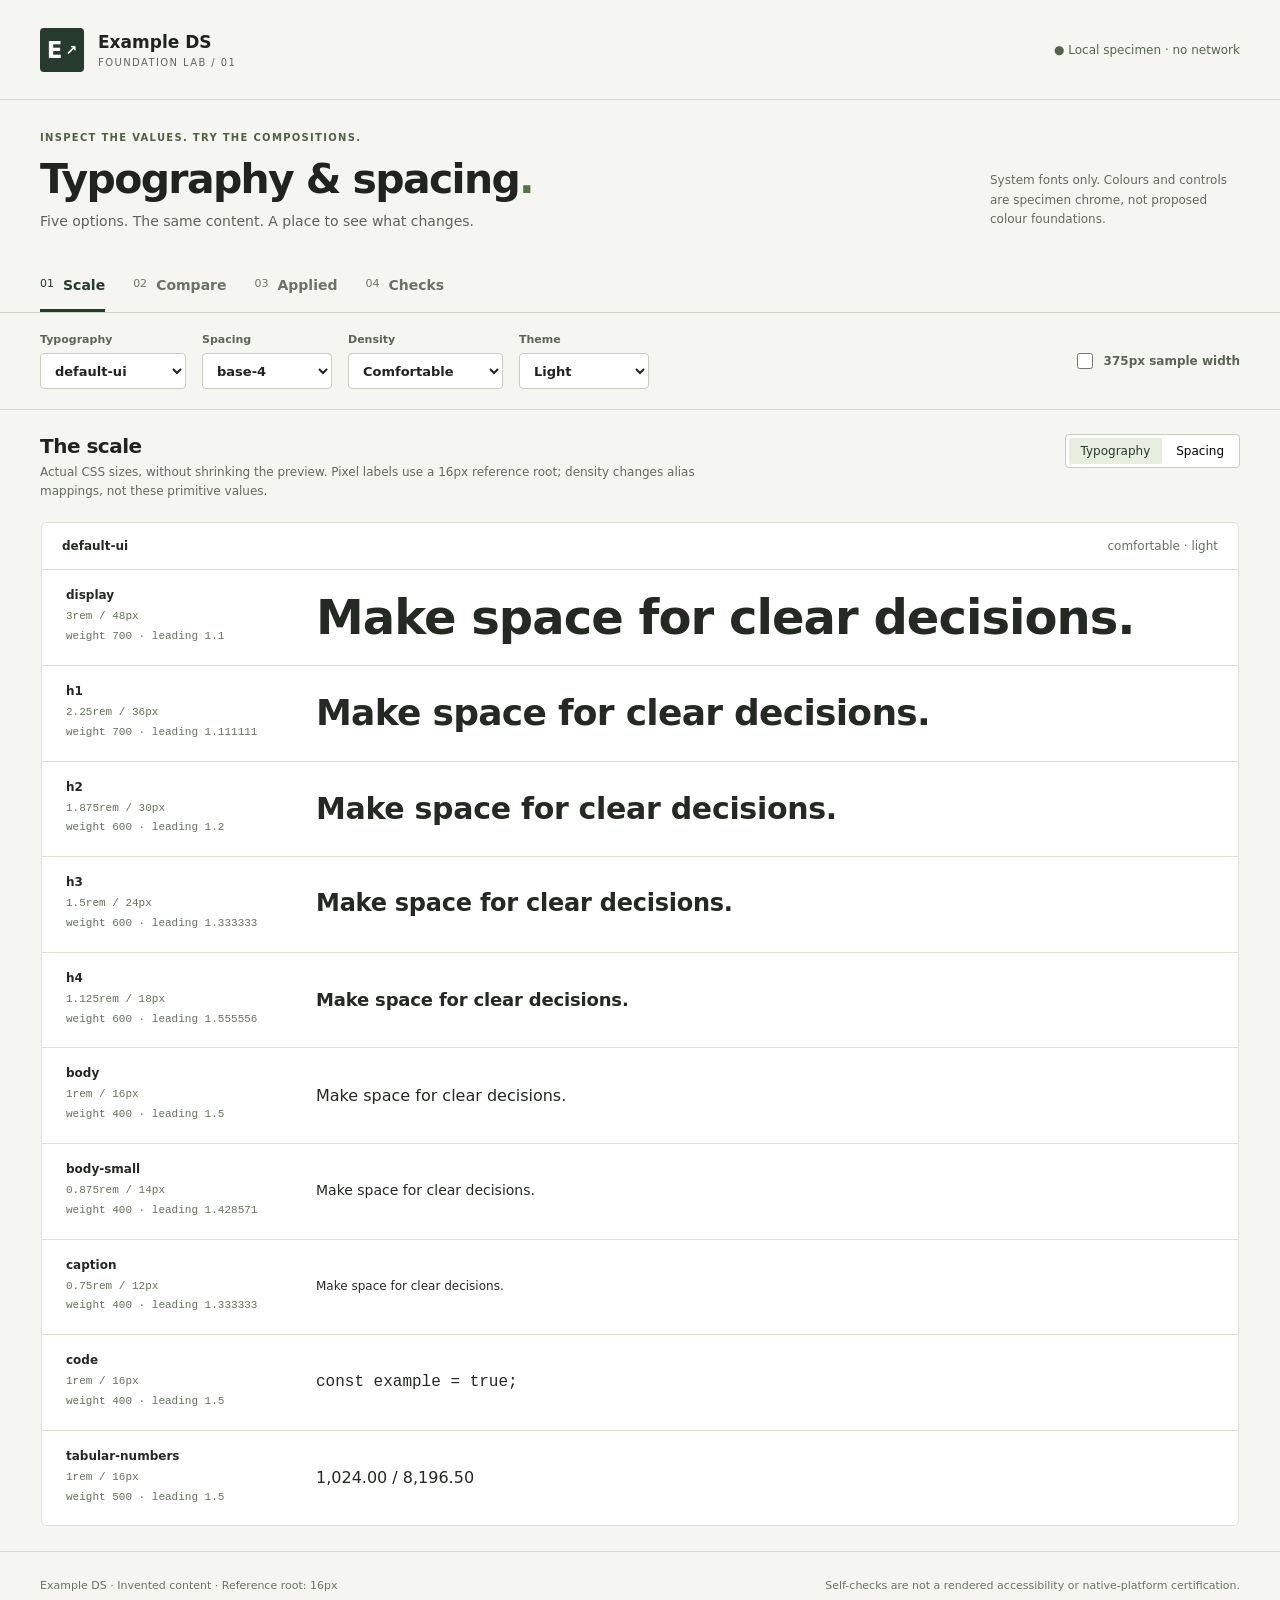
==== specimens/index.html @ 0cf76f6e "Refine typography and spacing; add interactive foundation specimens" ====
<!doctype html>
<html lang="en"><head><meta charset="utf-8"><meta name="viewport" content="width=device-width,initial-scale=1">
<meta http-equiv="Content-Security-Policy" content="default-src 'none'; script-src 'unsafe-inline'; style-src 'unsafe-inline'; img-src data:; font-src 'none'; connect-src 'none'; form-action 'none'; base-uri 'none'">
<link rel="icon" href="data:,"><title>Example DS — Foundation specimens</title><style>*{box-sizing:border-box}html{font-family:system-ui,sans-serif;color:#202320;background:#f5f6f2}body{margin:0}button,input,select{font:inherit}button,select,input[type=checkbox]{cursor:pointer}button:focus-visible,input:focus-visible,select:focus-visible,a:focus-visible,summary:focus-visible{outline:3px solid #2c5fc7;outline-offset:3px}header,.intro,nav,.controls,main,footer{max-width:1440px;margin:auto;padding-inline:40px}header{height:100px;display:flex;align-items:center;justify-content:space-between;border-bottom:1px solid #d5d9d2}.brand{display:flex;gap:14px;align-items:center}.brand strong{display:block;font-size:17px}.kicker{display:block;font-size:10px;letter-spacing:.14em;margin-top:5px;color:#62675f}.mark{display:flex;align-items:center;justify-content:center;gap:3px;width:44px;height:44px;background:#263a2d;color:#fff;font-size:23px;font-weight:700;border-radius:4px}.mark span{font-size:14px}.offline{font-size:12px;color:#53664b}.intro{padding-block:32px;display:flex;justify-content:space-between;gap:32px;align-items:end}.eyebrow{font-size:10px;letter-spacing:.13em;color:#526044;font-weight:700;margin:0 0 12px}h1{font-size:clamp(28px,3.2vw,46px);font-weight:600;letter-spacing:-.04em;margin:0}.dot{color:#537443}.intro p:last-child{margin:10px 0 0;color:#5c6259;font-size:14px}.scope-note{max-width:250px;font-size:12px;line-height:1.6;color:#64695f}nav{display:flex;gap:28px;border-bottom:1px solid #cfd4c9}nav button{border:0;border-bottom:3px solid transparent;background:none;padding:16px 0;color:#6c7268;display:flex;gap:9px;font-size:11px}nav button span{font-size:14px;font-weight:600}nav button[aria-pressed=true]{color:#263a2d;border-bottom-color:#263a2d}.controls{display:flex;align-items:end;gap:16px;padding-block:20px;flex-wrap:wrap;border-bottom:1px solid #d5d9d2}.controls label{font-size:11px;font-weight:600;color:#5b6455;display:grid;gap:7px;min-width:130px}.controls select{border:1px solid #c7cec0;background:#fff;color:#202320;border-radius:4px;padding:8px 32px 8px 10px;min-height:36px;font-size:13px}.controls .width-toggle{display:flex;align-items:center;gap:8px;margin-left:auto;align-self:center;font-size:12px}.width-toggle input{accent-color:#263a2d;width:16px;height:16px}main{padding-block:24px;min-height:600px}.view-heading{display:flex;justify-content:space-between;align-items:start;gap:20px;margin-bottom:20px}.view-heading h2{font-size:20px;letter-spacing:-.025em;margin:0 0 5px;font-weight:600}.view-heading p{font-size:12px;color:#64695f;margin:0;max-width:720px;line-height:1.6}.switch{display:flex;border:1px solid #c7cec0;border-radius:4px;padding:3px;background:white;gap:2px}.switch button{border:0;background:none;font-size:12px;padding:6px 12px;border-radius:2px}.switch button[aria-pressed=true]{background:#e7eddf;color:#263a2d}.sample-wrap{overflow:auto;padding:1px;max-width:100%}.sample{--paper:#fff;--ink:#242923;--muted:#66705f;--edge:#dce1d6;--wash:#f5f7f1;--accent:#314c35;--on-accent:#fff;--error:#a12826;color:var(--ink);background:var(--paper);border:1px solid var(--edge);border-radius:5px;min-width:0;width:100%;overflow-wrap:anywhere;line-height:1.5}.sample.dark{--paper:#202620;--ink:#edf1e7;--muted:#b0bba8;--edge:#434d3e;--wash:#2b342a;--accent:#c6dbb4;--on-accent:#202620;--error:#ffa5a2;color-scheme:dark}.narrow .sample{width:375px;max-width:none}.sample-head{padding:16px 20px;border-bottom:1px solid var(--edge);display:flex;justify-content:space-between;gap:12px;align-items:center;font:12px system-ui,sans-serif;color:var(--muted)}.sample-head strong{font-weight:600;color:var(--ink)}.scale-row{padding:18px 24px;border-bottom:1px solid var(--edge);display:grid;grid-template-columns:230px minmax(0,1fr);gap:20px;align-items:center}.scale-row:last-child{border-bottom:0}.meta{font:11px/1.8 ui-monospace,monospace;color:var(--muted);overflow-wrap:anywhere}.meta strong{display:block;font:600 12px system-ui,sans-serif;color:var(--ink);margin-bottom:5px}.type-sample{margin:0;min-width:0}.narrow .scale-row{grid-template-columns:1fr;gap:10px}.space-row{display:grid;grid-template-columns:180px 1fr;gap:20px;align-items:center;border-bottom:1px solid var(--edge);padding:12px 24px}.space-row:last-child{border:0}.bar{background:var(--accent);height:16px;border-radius:2px;min-width:0}.bar.zero{border-left:1px dashed var(--muted);height:16px}.bar-area{overflow:auto}.narrow .space-row{grid-template-columns:130px 1fr;padding:12px 16px}.compare{display:grid;grid-template-columns:repeat(var(--cols),minmax(0,1fr));gap:16px;align-items:start}.compare .scale-row{display:block;padding:16px}.compare .meta{margin-bottom:8px}.compare .space-row{grid-template-columns:130px 1fr;padding:12px}.narrow .compare{grid-template-columns:repeat(var(--cols),375px);width:max-content}.comparison-scroll{overflow:auto}.applied-grid{display:grid;grid-template-columns:repeat(2,minmax(0,1fr));gap:20px}.narrow .applied-grid{grid-template-columns:minmax(0,375px);justify-content:start;max-width:100%}.composition{padding:var(--page-gutter);font-family:var(--family);font-size:var(--body-size);line-height:var(--body-leading);font-weight:var(--body-weight);letter-spacing:var(--body-tracking)}.composition h3{font-size:var(--h3-size);line-height:var(--h3-leading);font-weight:var(--h3-weight);letter-spacing:var(--h3-tracking);margin:0}.composition h4{font-size:var(--h4-size);line-height:var(--h4-leading);font-weight:var(--h4-weight);margin:0}.composition p{margin:var(--inline-gap) 0 var(--group-gap)}.composition .hint{font-size:var(--small-size);line-height:var(--small-leading);color:var(--muted)}.composition .stack{display:grid;gap:var(--group-gap);margin-top:var(--group-gap)}.composition .filters{display:flex;gap:var(--inline-gap);flex-wrap:wrap;margin:var(--group-gap) 0}.composition label{display:grid;gap:var(--inline-gap);font-weight:500;min-width:0}.composition input:not([type=checkbox]),.composition select{width:100%;min-height:44px;padding:var(--control-inset);background:var(--paper);border:1px solid var(--edge);border-radius:3px;color:var(--ink);font-size:inherit;min-width:0}.composition .filters label{flex:1 1 140px}.composition button{background:var(--accent);color:var(--on-accent);border:1px solid var(--accent);border-radius:3px;padding:var(--control-inset) var(--group-gap);font-size:inherit;min-height:44px;justify-self:start}.composition .table-scroll{overflow:auto}.composition table{border-collapse:collapse;width:100%;text-align:left}.composition th,.composition td{padding:var(--control-inset) var(--inline-gap);border-bottom:1px solid var(--edge);white-space:nowrap}.composition th{color:var(--muted);font-weight:500;font-size:var(--small-size)}.composition .status-label{font-size:var(--small-size);display:inline-block;background:var(--wash);border:1px solid var(--edge);padding:2px 6px;border-radius:3px}.composition .number{font-variant-numeric:tabular-nums;font-size:var(--number-size);font-weight:var(--number-weight);line-height:var(--number-leading)}.composition .error{color:var(--error);font-size:var(--small-size);line-height:1.5;margin:0}.composition input[aria-invalid=true]{border-color:var(--error)}.setting{display:flex;justify-content:space-between;align-items:center;gap:var(--group-gap);padding-block:var(--group-gap);border-bottom:1px solid var(--edge)}.setting label{display:block;font-weight:500}.setting p{margin:4px 0 0}.setting input{width:20px;height:20px;accent-color:var(--accent);flex-shrink:0}.composition article{max-width:var(--measure);margin:auto}.composition blockquote{border-left:2px solid var(--accent);margin:var(--section-gap) 0 0;padding-left:var(--group-gap);font-size:var(--h4-size);line-height:1.5}.composition .article-title{font-size:var(--h1-size);line-height:var(--h1-leading);letter-spacing:var(--h1-tracking);font-weight:var(--h1-weight)}.check-table{width:100%;border-collapse:collapse;font-size:13px;background:white}.check-table th,.check-table td{text-align:left;vertical-align:top;padding:18px;border-bottom:1px solid #dce1d6}.check-table th{font-size:11px;text-transform:uppercase;letter-spacing:.07em;color:#62675f;background:#eef1e8}.pill{display:inline-block;white-space:nowrap;font-size:11px;padding:4px 8px;border-radius:3px;font-weight:600;background:#e7f0df;color:#304923}.pill.issue{background:#fff0d5;color:#784b09}.pill.fail{background:#ffdfdc;color:#802521}.check-table small{display:block;margin-top:8px;line-height:1.6;color:#62675f}.check-table summary{cursor:pointer;margin-top:10px;font-size:12px}.check-table pre{white-space:pre-wrap;word-break:break-word;max-width:650px;background:#f5f6f2;font-size:10px;padding:12px}.check-note{padding:20px;border:1px solid #d6dccc;background:#edf1e7;margin-top:20px;font-size:13px;line-height:1.7}.check-note p{margin:0 0 10px}.check-note p:last-child{margin:0}footer{padding-block:25px;border-top:1px solid #d5d9d2;display:flex;justify-content:space-between;gap:20px;font-size:11px;line-height:1.6;color:#6a7263}.skip{position:absolute;left:12px;top:-100px}.skip:focus{top:12px;background:white;padding:10px;z-index:5}.sr{position:absolute;width:1px;height:1px;overflow:hidden;clip-path:inset(50%)}
@media(max-width:800px){header,.intro,nav,.controls,main,footer{padding-inline:20px}.intro{display:block}.scope-note{max-width:100%;margin-top:16px}.compare{grid-template-columns:repeat(var(--cols),minmax(300px,1fr));width:max-content}.applied-grid{grid-template-columns:1fr}.scale-row{grid-template-columns:160px minmax(0,1fr)}footer{display:block}.offline{max-width:125px;line-height:1.5}.check-table th,.check-table td{padding:10px}.controls .width-toggle{margin-left:0}}@media(max-width:460px){header,.intro,nav,.controls,main,footer{padding-inline:14px}header{height:80px}nav{gap:19px}nav button{gap:5px}.controls{gap:10px}.controls label{min-width:calc(50% - 10px)}.scale-row{grid-template-columns:1fr;gap:10px}.space-row{grid-template-columns:120px 1fr;padding-inline:16px}.view-heading{flex-direction:column}.check-table{min-width:650px}.check-table-wrap{overflow:auto}.narrow .sample-wrap{max-width:100%}.intro{padding-block:24px}}@media print{header,.intro,nav,.controls,footer{display:none}main{padding:0}.sample{break-inside:avoid}.compare,.applied-grid{display:block}.sample{margin-bottom:20px}}
</style></head>
<body><a class="skip" href="#view">Skip to specimens</a>
<header><div class="brand"><span class="mark" aria-hidden="true">E<span>↗</span></span><div><strong>Example DS</strong><span class="kicker">FOUNDATION LAB / 01</span></div></div><span class="offline">● Local specimen · no network</span></header>
<section class="intro"><div><p class="eyebrow">INSPECT THE VALUES. TRY THE COMPOSITIONS.</p><h1>Typography & spacing<span class="dot">.</span></h1><p>Five options. The same content. A place to see what changes.</p></div><div class="scope-note">System fonts only. Colours and controls are specimen chrome, not proposed colour foundations.</div></section>
<nav aria-label="Specimen views"><button data-view="scale" aria-pressed="true">01 <span>Scale</span></button><button data-view="compare" aria-pressed="false">02 <span>Compare</span></button><button data-view="applied" aria-pressed="false">03 <span>Applied</span></button><button data-view="checks" aria-pressed="false">04 <span>Checks</span></button></nav>
<section class="controls" aria-label="Specimen controls">
<label>Typography<select id="type"></select></label><label>Spacing<select id="space"></select></label>
<label>Density<select id="density"><option value="comfortable">Comfortable</option><option value="compact">Compact</option></select></label>
<label>Theme<select id="theme"><option value="light">Light</option><option value="dark">Dark</option></select></label>
<label class="width-toggle"><input id="narrow" type="checkbox"> 375px sample width</label>
</section>
<main id="view" tabindex="-1"></main><p id="status" class="sr" aria-live="polite"></p>
<footer><span>Example DS · Invented content · Reference root: 16px</span><span>Self-checks are not a rendered accessibility or native-platform certification.</span></footer>
<script>const OPTIONS = [{"format":"ds-kit-option-v1","foundation":"spacing","option":"base-4","rootFontSizePx":16,"sources":{"independent":{"licence":"independently derived","description":"Original step selection and density mappings."},"tailwind":{"licence":"MIT","revision":"fa81d697fe572a10ac150d18964a093a7a874081","url":"https://github.com/tailwindlabs/tailwindcss/blob/fa81d697fe572a10ac150d18964a093a7a874081/packages/tailwindcss/src/compat/default-theme.ts"}},"tokens":{"--ds-space-0":{"value":"0rem","type":"dimension","source":"tailwind","derivation":"Tailwind spacing[0], 0px normalized to 0rem.","px":0},"--ds-space-1":{"value":"0.25rem","type":"dimension","source":"tailwind","derivation":"Tailwind spacing[1], value unchanged.","px":4},"--ds-space-2":{"value":"0.5rem","type":"dimension","source":"tailwind","derivation":"Tailwind spacing[2], value unchanged.","px":8},"--ds-space-3":{"value":"0.75rem","type":"dimension","source":"tailwind","derivation":"Tailwind spacing[3], value unchanged.","px":12},"--ds-space-4":{"value":"1rem","type":"dimension","source":"tailwind","derivation":"Tailwind spacing[4], value unchanged.","px":16},"--ds-space-5":{"value":"1.25rem","type":"dimension","source":"tailwind","derivation":"Tailwind spacing[5], value unchanged.","px":20},"--ds-space-6":{"value":"1.5rem","type":"dimension","source":"tailwind","derivation":"Tailwind spacing[6], value unchanged.","px":24},"--ds-space-8":{"value":"2rem","type":"dimension","source":"tailwind","derivation":"Tailwind spacing[8], value unchanged.","px":32},"--ds-space-10":{"value":"2.5rem","type":"dimension","source":"tailwind","derivation":"Tailwind spacing[10], value unchanged.","px":40},"--ds-space-12":{"value":"3rem","type":"dimension","source":"tailwind","derivation":"Tailwind spacing[12], value unchanged.","px":48},"--ds-space-16":{"value":"4rem","type":"dimension","source":"tailwind","derivation":"Tailwind spacing[16], value unchanged.","px":64},"--ds-space-20":{"value":"5rem","type":"dimension","source":"tailwind","derivation":"Tailwind spacing[20], value unchanged.","px":80},"--ds-space-24":{"value":"6rem","type":"dimension","source":"tailwind","derivation":"Tailwind spacing[24], value unchanged.","px":96}},"scale":["--ds-space-0","--ds-space-1","--ds-space-2","--ds-space-3","--ds-space-4","--ds-space-5","--ds-space-6","--ds-space-8","--ds-space-10","--ds-space-12","--ds-space-16","--ds-space-20","--ds-space-24"],"density":{"comfortable":{"inline-gap":"--ds-space-1","control-inset":"--ds-space-2","group-gap":"--ds-space-4","section-gap":"--ds-space-8","page-gutter":"--ds-space-6"},"compact":{"inline-gap":"--ds-space-1","control-inset":"--ds-space-1","group-gap":"--ds-space-3","section-gap":"--ds-space-6","page-gutter":"--ds-space-4"}},"densityDerivation":"Independent mapping: retain smallest inline gap; reduce other slots to existing steps, never scale the global primitive table. These are proposed alias choices, not component dimensions or touch-target sizes.","native":{"referenceRootPx":16,"steps":{"--ds-space-0":0,"--ds-space-1":4,"--ds-space-2":8,"--ds-space-3":12,"--ds-space-4":16,"--ds-space-5":20,"--ds-space-6":24,"--ds-space-8":32,"--ds-space-10":40,"--ds-space-12":48,"--ds-space-16":64,"--ds-space-20":80,"--ds-space-24":96},"density":{"comfortable":{"inline-gap":4,"control-inset":8,"group-gap":16,"section-gap":32,"page-gutter":24},"compact":{"inline-gap":4,"control-inset":4,"group-gap":12,"section-gap":24,"page-gutter":16}}},"checks":{"pass":true,"count":13,"message":"Scale order, CSS/JSON parity, native numbers, role/density constraints, provenance fields and audit snapshot."},"hash":"6ba4cc24e3fe5b6212260678a68726e8a1e9ef34868072b7b670676c394600f6","audit":"\n  ds-loop audit — ds-kit  ·  target: all  ·  live scan\n  version git:e69decfd7546   adapter css-custom-props@0.3.0   config 6b7f4662\n  13 rules run\n\n  ✓ clean — every rule that ran could judge this source, and found nothing\n\n\n  scope — what this audit read\n    css-custom-props@0.3.0\n      reads .css — custom-property declarations (--token: value) — not rule bodies, not at-rules\n    every format in scope was read, every colour converted, every rule able to judge\n\n  scorecard ratios  (a baseline for the next run, not a grade)\n    literal-colors-per-distinct  0\n    colors-per-distinct-in-scope 0\n    ambiguous-share              0\n\n  next\n    ds-loop scorecard foundations/spacing/options/base-4/tokens.css   pin these ratios as run 1 — a ratio only says something against a previous row\n    ds-loop guard on                                                  report high-severity findings after each Claude Code edit (never blocks)","engineExit":0},{"format":"ds-kit-option-v1","foundation":"spacing","option":"base-8","rootFontSizePx":16,"sources":{"independent":{"licence":"independently derived","description":"Original step selection and density mappings."}},"tokens":{"--ds-space-0":{"value":"0rem","type":"dimension","source":"independent","derivation":"Independent selected 8-point scale with 2px/4px fractional steps; 0px / 16 = 0rem.","px":0},"--ds-space-0-25":{"value":"0.125rem","type":"dimension","source":"independent","derivation":"Independent selected 8-point scale with 2px/4px fractional steps; 2px / 16 = 0.125rem.","px":2},"--ds-space-0-5":{"value":"0.25rem","type":"dimension","source":"independent","derivation":"Independent selected 8-point scale with 2px/4px fractional steps; 4px / 16 = 0.25rem.","px":4},"--ds-space-1":{"value":"0.5rem","type":"dimension","source":"independent","derivation":"Independent selected 8-point scale with 2px/4px fractional steps; 8px / 16 = 0.5rem.","px":8},"--ds-space-2":{"value":"1rem","type":"dimension","source":"independent","derivation":"Independent selected 8-point scale with 2px/4px fractional steps; 16px / 16 = 1rem.","px":16},"--ds-space-3":{"value":"1.5rem","type":"dimension","source":"independent","derivation":"Independent selected 8-point scale with 2px/4px fractional steps; 24px / 16 = 1.5rem.","px":24},"--ds-space-4":{"value":"2rem","type":"dimension","source":"independent","derivation":"Independent selected 8-point scale with 2px/4px fractional steps; 32px / 16 = 2rem.","px":32},"--ds-space-5":{"value":"2.5rem","type":"dimension","source":"independent","derivation":"Independent selected 8-point scale with 2px/4px fractional steps; 40px / 16 = 2.5rem.","px":40},"--ds-space-6":{"value":"3rem","type":"dimension","source":"independent","derivation":"Independent selected 8-point scale with 2px/4px fractional steps; 48px / 16 = 3rem.","px":48},"--ds-space-8":{"value":"4rem","type":"dimension","source":"independent","derivation":"Independent selected 8-point scale with 2px/4px fractional steps; 64px / 16 = 4rem.","px":64},"--ds-space-10":{"value":"5rem","type":"dimension","source":"independent","derivation":"Independent selected 8-point scale with 2px/4px fractional steps; 80px / 16 = 5rem.","px":80},"--ds-space-12":{"value":"6rem","type":"dimension","source":"independent","derivation":"Independent selected 8-point scale with 2px/4px fractional steps; 96px / 16 = 6rem.","px":96},"--ds-space-16":{"value":"8rem","type":"dimension","source":"independent","derivation":"Independent selected 8-point scale with 2px/4px fractional steps; 128px / 16 = 8rem.","px":128}},"scale":["--ds-space-0","--ds-space-0-25","--ds-space-0-5","--ds-space-1","--ds-space-2","--ds-space-3","--ds-space-4","--ds-space-5","--ds-space-6","--ds-space-8","--ds-space-10","--ds-space-12","--ds-space-16"],"density":{"comfortable":{"inline-gap":"--ds-space-1","control-inset":"--ds-space-2","group-gap":"--ds-space-3","section-gap":"--ds-space-8","page-gutter":"--ds-space-4"},"compact":{"inline-gap":"--ds-space-0-5","control-inset":"--ds-space-1","group-gap":"--ds-space-2","section-gap":"--ds-space-6","page-gutter":"--ds-space-3"}},"densityDerivation":"Independent alias choices: compact uses the 4px half-step for inline gaps and smaller existing steps elsewhere. Preserve hit areas separately. Upper layout intervals widen after 48px.","native":{"referenceRootPx":16,"steps":{"--ds-space-0":0,"--ds-space-0-25":2,"--ds-space-0-5":4,"--ds-space-1":8,"--ds-space-2":16,"--ds-space-3":24,"--ds-space-4":32,"--ds-space-5":40,"--ds-space-6":48,"--ds-space-8":64,"--ds-space-10":80,"--ds-space-12":96,"--ds-space-16":128},"density":{"comfortable":{"inline-gap":8,"control-inset":16,"group-gap":24,"section-gap":64,"page-gutter":32},"compact":{"inline-gap":4,"control-inset":8,"group-gap":16,"section-gap":48,"page-gutter":24}}},"checks":{"pass":true,"count":13,"message":"Scale order, CSS/JSON parity, native numbers, role/density constraints, provenance fields and audit snapshot."},"hash":"af29978dfb2298b80997b4e826f57c1b14bd0f07a36119fe5cc69f93911a1eda","audit":"\n  ds-loop audit — ds-kit  ·  target: all  ·  live scan\n  version git:e69decfd7546   adapter css-custom-props@0.3.0   config 6b7f4662\n  13 rules run\n\n  ✓ clean — every rule that ran could judge this source, and found nothing\n\n\n  scope — what this audit read\n    css-custom-props@0.3.0\n      reads .css — custom-property declarations (--token: value) — not rule bodies, not at-rules\n    every format in scope was read, every colour converted, every rule able to judge\n\n  scorecard ratios  (a baseline for the next run, not a grade)\n    literal-colors-per-distinct  0\n    colors-per-distinct-in-scope 0\n    ambiguous-share              0\n\n  next\n    ds-loop scorecard foundations/spacing/options/base-8/tokens.css   pin these ratios as run 1 — a ratio only says something against a previous row\n    ds-loop guard on                                                  report high-severity findings after each Claude Code edit (never blocks)","engineExit":0},{"format":"ds-kit-option-v1","foundation":"typography","option":"compact-ui","rootFontSizePx":16,"sources":{"independent":{"licence":"independently derived","description":"Original kit choices; not extracted from a client or a principles-only source."}},"tokens":{"--ds-type-family-system":{"value":"system-ui, sans-serif","type":"fontFamily","source":"independent","derivation":"Generic system sans stack; do not bundle platform fonts."},"--ds-type-family-inter":{"value":"\"Inter\", system-ui, sans-serif","type":"fontFamily","source":"independent","derivation":"Optional Inter family name with system fallback; Inter binaries require separate OFL installation."},"--ds-type-family-mono":{"value":"ui-monospace, monospace","type":"fontFamily","source":"independent","derivation":"Generic code stack; verify glyph coverage."},"--ds-type-numeric-variant":{"value":"tabular-nums","type":"keyword","source":"independent","derivation":"Request aligned numeral widths; check actual font support."},"--ds-type-max-reading-width":{"value":"40rem","type":"dimension","source":"independent","derivation":"Heuristic maximum width: 40 × root size (640px at 16px); not a guaranteed character count.","px":640},"--ds-type-display-size":{"value":"2.375rem","type":"dimension","source":"independent","derivation":"Independently derived: anchor body at 14px; choose 12px supporting text, 16px subheading, then 20/24/30/38px for increasingly prominent headings. Each distinct adjacent size is at least 1.125 times the previous size.","px":38},"--ds-type-display-line-height":{"value":"1.15","type":"number","source":"independent","derivation":"Independent role choice: readable regular body, stronger headings, tighter short-title leading/tracking; see README rationale."},"--ds-type-display-weight":{"value":"700","type":"number","source":"independent","derivation":"Independent role choice: readable regular body, stronger headings, tighter short-title leading/tracking; see README rationale."},"--ds-type-display-letter-spacing":{"value":"-0.02em","type":"dimension","source":"independent","derivation":"Independent role choice: readable regular body, stronger headings, tighter short-title leading/tracking; see README rationale.","px":-0.76},"--ds-type-h1-size":{"value":"1.875rem","type":"dimension","source":"independent","derivation":"Independently derived: anchor body at 14px; choose 12px supporting text, 16px subheading, then 20/24/30/38px for increasingly prominent headings. Each distinct adjacent size is at least 1.125 times the previous size.","px":30},"--ds-type-h1-line-height":{"value":"1.2","type":"number","source":"independent","derivation":"Independent role choice: readable regular body, stronger headings, tighter short-title leading/tracking; see README rationale."},"--ds-type-h1-weight":{"value":"700","type":"number","source":"independent","derivation":"Independent role choice: readable regular body, stronger headings, tighter short-title leading/tracking; see README rationale."},"--ds-type-h1-letter-spacing":{"value":"-0.02em","type":"dimension","source":"independent","derivation":"Independent role choice: readable regular body, stronger headings, tighter short-title leading/tracking; see README rationale.","px":-0.6},"--ds-type-h2-size":{"value":"1.5rem","type":"dimension","source":"independent","derivation":"Independently derived: anchor body at 14px; choose 12px supporting text, 16px subheading, then 20/24/30/38px for increasingly prominent headings. Each distinct adjacent size is at least 1.125 times the previous size.","px":24},"--ds-type-h2-line-height":{"value":"1.25","type":"number","source":"independent","derivation":"Independent role choice: readable regular body, stronger headings, tighter short-title leading/tracking; see README rationale."},"--ds-type-h2-weight":{"value":"600","type":"number","source":"independent","derivation":"Independent role choice: readable regular body, stronger headings, tighter short-title leading/tracking; see README rationale."},"--ds-type-h2-letter-spacing":{"value":"-0.01em","type":"dimension","source":"independent","derivation":"Independent role choice: readable regular body, stronger headings, tighter short-title leading/tracking; see README rationale.","px":-0.24},"--ds-type-h3-size":{"value":"1.25rem","type":"dimension","source":"independent","derivation":"Independently derived: anchor body at 14px; choose 12px supporting text, 16px subheading, then 20/24/30/38px for increasingly prominent headings. Each distinct adjacent size is at least 1.125 times the previous size.","px":20},"--ds-type-h3-line-height":{"value":"1.3","type":"number","source":"independent","derivation":"Independent role choice: readable regular body, stronger headings, tighter short-title leading/tracking; see README rationale."},"--ds-type-h3-weight":{"value":"600","type":"number","source":"independent","derivation":"Independent role choice: readable regular body, stronger headings, tighter short-title leading/tracking; see README rationale."},"--ds-type-h3-letter-spacing":{"value":"-0.01em","type":"dimension","source":"independent","derivation":"Independent role choice: readable regular body, stronger headings, tighter short-title leading/tracking; see README rationale.","px":-0.2},"--ds-type-h4-size":{"value":"1rem","type":"dimension","source":"independent","derivation":"Independently derived: anchor body at 14px; choose 12px supporting text, 16px subheading, then 20/24/30/38px for increasingly prominent headings. Each distinct adjacent size is at least 1.125 times the previous size.","px":16},"--ds-type-h4-line-height":{"value":"1.4","type":"number","source":"independent","derivation":"Independent role choice: readable regular body, stronger headings, tighter short-title leading/tracking; see README rationale."},"--ds-type-h4-weight":{"value":"600","type":"number","source":"independent","derivation":"Independent role choice: readable regular body, stronger headings, tighter short-title leading/tracking; see README rationale."},"--ds-type-h4-letter-spacing":{"value":"-0.01em","type":"dimension","source":"independent","derivation":"Independent role choice: readable regular body, stronger headings, tighter short-title leading/tracking; see README rationale.","px":-0.16},"--ds-type-body-size":{"value":"0.875rem","type":"dimension","source":"independent","derivation":"Independently derived: anchor body at 14px; choose 12px supporting text, 16px subheading, then 20/24/30/38px for increasingly prominent headings. Each distinct adjacent size is at least 1.125 times the previous size.","px":14},"--ds-type-body-line-height":{"value":"1.5","type":"number","source":"independent","derivation":"Independent role choice: readable regular body, stronger headings, tighter short-title leading/tracking; see README rationale."},"--ds-type-body-weight":{"value":"400","type":"number","source":"independent","derivation":"Independent role choice: readable regular body, stronger headings, tighter short-title leading/tracking; see README rationale."},"--ds-type-body-letter-spacing":{"value":"0em","type":"dimension","source":"independent","derivation":"Independent role choice: readable regular body, stronger headings, tighter short-title leading/tracking; see README rationale.","px":0},"--ds-type-body-small-size":{"value":"0.75rem","type":"dimension","source":"independent","derivation":"Independently derived: anchor body at 14px; choose 12px supporting text, 16px subheading, then 20/24/30/38px for increasingly prominent headings. Each distinct adjacent size is at least 1.125 times the previous size.","px":12},"--ds-type-body-small-line-height":{"value":"1.5","type":"number","source":"independent","derivation":"Independent role choice: readable regular body, stronger headings, tighter short-title leading/tracking; see README rationale."},"--ds-type-body-small-weight":{"value":"400","type":"number","source":"independent","derivation":"Independent role choice: readable regular body, stronger headings, tighter short-title leading/tracking; see README rationale."},"--ds-type-body-small-letter-spacing":{"value":"0em","type":"dimension","source":"independent","derivation":"Independent role choice: readable regular body, stronger headings, tighter short-title leading/tracking; see README rationale.","px":0},"--ds-type-caption-size":{"value":"0.75rem","type":"dimension","source":"independent","derivation":"Independently derived: anchor body at 14px; choose 12px supporting text, 16px subheading, then 20/24/30/38px for increasingly prominent headings. Each distinct adjacent size is at least 1.125 times the previous size.","px":12},"--ds-type-caption-line-height":{"value":"1.5","type":"number","source":"independent","derivation":"Independent role choice: readable regular body, stronger headings, tighter short-title leading/tracking; see README rationale."},"--ds-type-caption-weight":{"value":"400","type":"number","source":"independent","derivation":"Independent role choice: readable regular body, stronger headings, tighter short-title leading/tracking; see README rationale."},"--ds-type-caption-letter-spacing":{"value":"0em","type":"dimension","source":"independent","derivation":"Independent role choice: readable regular body, stronger headings, tighter short-title leading/tracking; see README rationale.","px":0},"--ds-type-code-size":{"value":"0.875rem","type":"dimension","source":"independent","derivation":"Independently derived: anchor body at 14px; choose 12px supporting text, 16px subheading, then 20/24/30/38px for increasingly prominent headings. Each distinct adjacent size is at least 1.125 times the previous size.","px":14},"--ds-type-code-line-height":{"value":"1.5","type":"number","source":"independent","derivation":"Independent role choice: readable regular body, stronger headings, tighter short-title leading/tracking; see README rationale."},"--ds-type-code-weight":{"value":"400","type":"number","source":"independent","derivation":"Independent role choice: readable regular body, stronger headings, tighter short-title leading/tracking; see README rationale."},"--ds-type-code-letter-spacing":{"value":"0em","type":"dimension","source":"independent","derivation":"Independent role choice: readable regular body, stronger headings, tighter short-title leading/tracking; see README rationale.","px":0},"--ds-type-tabular-numbers-size":{"value":"0.875rem","type":"dimension","source":"independent","derivation":"Independently derived: anchor body at 14px; choose 12px supporting text, 16px subheading, then 20/24/30/38px for increasingly prominent headings. Each distinct adjacent size is at least 1.125 times the previous size.","px":14},"--ds-type-tabular-numbers-line-height":{"value":"1.5","type":"number","source":"independent","derivation":"Independent role choice: readable regular body, stronger headings, tighter short-title leading/tracking; see README rationale."},"--ds-type-tabular-numbers-weight":{"value":"500","type":"number","source":"independent","derivation":"Independent role choice: readable regular body, stronger headings, tighter short-title leading/tracking; see README rationale."},"--ds-type-tabular-numbers-letter-spacing":{"value":"0em","type":"dimension","source":"independent","derivation":"Independent role choice: readable regular body, stronger headings, tighter short-title leading/tracking; see README rationale.","px":0}},"roles":{"display":{"size":"--ds-type-display-size","line-height":"--ds-type-display-line-height","weight":"--ds-type-display-weight","letter-spacing":"--ds-type-display-letter-spacing","family":"--ds-type-family-system"},"h1":{"size":"--ds-type-h1-size","line-height":"--ds-type-h1-line-height","weight":"--ds-type-h1-weight","letter-spacing":"--ds-type-h1-letter-spacing","family":"--ds-type-family-system"},"h2":{"size":"--ds-type-h2-size","line-height":"--ds-type-h2-line-height","weight":"--ds-type-h2-weight","letter-spacing":"--ds-type-h2-letter-spacing","family":"--ds-type-family-system"},"h3":{"size":"--ds-type-h3-size","line-height":"--ds-type-h3-line-height","weight":"--ds-type-h3-weight","letter-spacing":"--ds-type-h3-letter-spacing","family":"--ds-type-family-system"},"h4":{"size":"--ds-type-h4-size","line-height":"--ds-type-h4-line-height","weight":"--ds-type-h4-weight","letter-spacing":"--ds-type-h4-letter-spacing","family":"--ds-type-family-system"},"body":{"size":"--ds-type-body-size","line-height":"--ds-type-body-line-height","weight":"--ds-type-body-weight","letter-spacing":"--ds-type-body-letter-spacing","family":"--ds-type-family-system"},"body-small":{"size":"--ds-type-body-small-size","line-height":"--ds-type-body-small-line-height","weight":"--ds-type-body-small-weight","letter-spacing":"--ds-type-body-small-letter-spacing","family":"--ds-type-family-system"},"caption":{"size":"--ds-type-caption-size","line-height":"--ds-type-caption-line-height","weight":"--ds-type-caption-weight","letter-spacing":"--ds-type-caption-letter-spacing","family":"--ds-type-family-system"},"code":{"size":"--ds-type-code-size","line-height":"--ds-type-code-line-height","weight":"--ds-type-code-weight","letter-spacing":"--ds-type-code-letter-spacing","family":"--ds-type-family-mono"},"tabular-numbers":{"size":"--ds-type-tabular-numbers-size","line-height":"--ds-type-tabular-numbers-line-height","weight":"--ds-type-tabular-numbers-weight","letter-spacing":"--ds-type-tabular-numbers-letter-spacing","family":"--ds-type-family-system","numeric-variant":"--ds-type-numeric-variant"}},"scale":["--ds-type-caption-size","--ds-type-tabular-numbers-size","--ds-type-h4-size","--ds-type-h3-size","--ds-type-h2-size","--ds-type-h1-size","--ds-type-display-size"],"ratioExceptions":[],"sharedRoleSizes":"Code and tabular numbers deliberately reuse body/supporting steps; compact caption and body-small also share a step. Distinct scale steps are checked separately from role reuse.","native":{"referenceRootPx":16,"roles":{"display":{"fontSize":38,"lineHeight":43.7,"fontWeight":"700","letterSpacing":-0.76},"h1":{"fontSize":30,"lineHeight":36,"fontWeight":"700","letterSpacing":-0.6},"h2":{"fontSize":24,"lineHeight":30,"fontWeight":"600","letterSpacing":-0.24},"h3":{"fontSize":20,"lineHeight":26,"fontWeight":"600","letterSpacing":-0.2},"h4":{"fontSize":16,"lineHeight":22.4,"fontWeight":"600","letterSpacing":-0.16},"body":{"fontSize":14,"lineHeight":21,"fontWeight":"400","letterSpacing":0},"body-small":{"fontSize":12,"lineHeight":18,"fontWeight":"400","letterSpacing":0},"caption":{"fontSize":12,"lineHeight":18,"fontWeight":"400","letterSpacing":0},"code":{"fontSize":14,"lineHeight":21,"fontWeight":"400","letterSpacing":0},"tabular-numbers":{"fontSize":14,"lineHeight":21,"fontWeight":"500","letterSpacing":0,"fontVariant":["tabular-nums"]}},"maxReadingWidth":640,"fontPolicy":"fontFamily intentionally omitted: platform default; map code to a platform monospace font. Register Inter separately before setting fontFamily. Preserve native font scaling."},"checks":{"pass":true,"count":45,"message":"Scale order, CSS/JSON parity, native numbers, role/density constraints, provenance fields and audit snapshot."},"hash":"55dcbab41d216a01447ed11a845aadc7d85c56ce9d747f8041aaf9a6d4ca282b","audit":"\n  ds-loop audit — ds-kit  ·  target: all  ·  live scan\n  version git:e69decfd7546   adapter css-custom-props@0.3.0   config 6b7f4662\n  13 rules run\n\n  [HIGH] token/raw-dimension-in-semantic\n  │ 21 token(s) hold a raw length / number instead of referencing a primitive\n  │ where: --ds-type-max-reading-width = 40rem (/Users/owais/Documents/GitHub/ds-kit/foundations/typography/options/compact-ui/tokens.css:9); --ds-type-display-size = 2.375rem (/Users/owais/Documents/GitHub/ds-kit/foundations/typography/options/compact-ui/tokens.css:10); --ds-type-display-letter-spacing = -0.02em (/Users/owais/Documents/GitHub/ds-kit/foundations/typography/options/compact-ui/tokens.css:13); --ds-type-h1-size = 1.875rem (/Users/owais/Documents/GitHub/ds-kit/foundations/typography/options/compact-ui/tokens.css:14); --ds-type-h1-letter-spacing = -0.02em (/Users/owais/Documents/GitHub/ds-kit/foundations/typography/options/compact-ui/tokens.css:17); --ds-type-h2-size = 1.5rem (/Users/owais/Documents/GitHub/ds-kit/foundations/typography/options/compact-ui/tokens.css:18); --ds-type-h2-letter-spacing = -0.01em (/Users/owais/Documents/GitHub/ds-kit/foundations/typography/options/compact-ui/tokens.css:21); --ds-type-h3-size = 1.25rem (/Users/owais/Documents/GitHub/ds-kit/foundations/typography/options/compact-ui/tokens.css:22)\n  │ risk:  A spacing or type change edits these tokens by hand instead of moving one scale step; the value drifts from the scale the moment anyone touches it.\n  │ fix:   Point each at a spacing / size / type primitive: --token: var(--\u003cns>-space-4). If no primitive matches the value, add one to the scale first.\n\n  1 findings — 0 blocking · 1 high · 0 medium · 0 low\n\n  scope — what this audit read\n    css-custom-props@0.3.0\n      reads .css — custom-property declarations (--token: value) — not rule bodies, not at-rules\n    every format in scope was read, every colour converted, every rule able to judge\n\n  scorecard ratios  (a baseline for the next run, not a grade)\n    literal-colors-per-distinct  0\n    colors-per-distinct-in-scope 0\n    ambiguous-share              0\n\n  next\n    decide on the rest                                                       nothing here is mechanically provable — all 1 findings state their choice on the fix line\n    ds-loop scorecard foundations/typography/options/compact-ui/tokens.css   pin these ratios as run 1 — a ratio only says something against a previous row\n    ds-loop guard on                                                         report high-severity findings after each Claude Code edit (never blocks)","engineExit":1},{"format":"ds-kit-option-v1","foundation":"typography","option":"default-ui","rootFontSizePx":16,"sources":{"independent":{"licence":"independently derived","description":"Original kit choices; not extracted from a client or a principles-only source."},"tailwind":{"licence":"MIT","revision":"fa81d697fe572a10ac150d18964a093a7a874081","url":"https://github.com/tailwindlabs/tailwindcss/blob/fa81d697fe572a10ac150d18964a093a7a874081/packages/tailwindcss/theme.css"}},"tokens":{"--ds-type-family-system":{"value":"system-ui, sans-serif","type":"fontFamily","source":"independent","derivation":"Generic system sans stack; do not bundle platform fonts."},"--ds-type-family-inter":{"value":"\"Inter\", system-ui, sans-serif","type":"fontFamily","source":"independent","derivation":"Optional Inter family name with system fallback; Inter binaries require separate OFL installation."},"--ds-type-family-mono":{"value":"ui-monospace, monospace","type":"fontFamily","source":"independent","derivation":"Generic code stack; verify glyph coverage."},"--ds-type-numeric-variant":{"value":"tabular-nums","type":"keyword","source":"independent","derivation":"Request aligned numeral widths; check actual font support."},"--ds-type-max-reading-width":{"value":"42rem","type":"dimension","source":"independent","derivation":"Heuristic maximum width: 42 × root size (672px at 16px); not a guaranteed character count.","px":672},"--ds-type-display-size":{"value":"3rem","type":"dimension","source":"tailwind","derivation":"--text-5xl; retain value, rename to project role.","px":48},"--ds-type-display-line-height":{"value":"1.1","type":"number","source":"independent","derivation":"Independent role choice: readable regular body, stronger headings, tighter short-title leading/tracking; see README rationale."},"--ds-type-display-weight":{"value":"700","type":"number","source":"independent","derivation":"Independent role choice: readable regular body, stronger headings, tighter short-title leading/tracking; see README rationale."},"--ds-type-display-letter-spacing":{"value":"-0.02em","type":"dimension","source":"independent","derivation":"Independent role choice: readable regular body, stronger headings, tighter short-title leading/tracking; see README rationale.","px":-0.96},"--ds-type-h1-size":{"value":"2.25rem","type":"dimension","source":"tailwind","derivation":"--text-4xl; retain value, rename to project role.","px":36},"--ds-type-h1-line-height":{"value":"1.111111","type":"number","source":"tailwind","derivation":"--text-4xl--line-height; evaluate calc ratio and round to six decimals."},"--ds-type-h1-weight":{"value":"700","type":"number","source":"independent","derivation":"Independent role choice: readable regular body, stronger headings, tighter short-title leading/tracking; see README rationale."},"--ds-type-h1-letter-spacing":{"value":"-0.02em","type":"dimension","source":"independent","derivation":"Independent role choice: readable regular body, stronger headings, tighter short-title leading/tracking; see README rationale.","px":-0.72},"--ds-type-h2-size":{"value":"1.875rem","type":"dimension","source":"tailwind","derivation":"--text-3xl; retain value, rename to project role.","px":30},"--ds-type-h2-line-height":{"value":"1.2","type":"number","source":"tailwind","derivation":"--text-3xl--line-height; evaluate calc ratio and round to six decimals."},"--ds-type-h2-weight":{"value":"600","type":"number","source":"independent","derivation":"Independent role choice: readable regular body, stronger headings, tighter short-title leading/tracking; see README rationale."},"--ds-type-h2-letter-spacing":{"value":"-0.01em","type":"dimension","source":"independent","derivation":"Independent role choice: readable regular body, stronger headings, tighter short-title leading/tracking; see README rationale.","px":-0.3},"--ds-type-h3-size":{"value":"1.5rem","type":"dimension","source":"tailwind","derivation":"--text-2xl; retain value, rename to project role.","px":24},"--ds-type-h3-line-height":{"value":"1.333333","type":"number","source":"tailwind","derivation":"--text-2xl--line-height; evaluate calc ratio and round to six decimals."},"--ds-type-h3-weight":{"value":"600","type":"number","source":"independent","derivation":"Independent role choice: readable regular body, stronger headings, tighter short-title leading/tracking; see README rationale."},"--ds-type-h3-letter-spacing":{"value":"-0.01em","type":"dimension","source":"independent","derivation":"Independent role choice: readable regular body, stronger headings, tighter short-title leading/tracking; see README rationale.","px":-0.24},"--ds-type-h4-size":{"value":"1.125rem","type":"dimension","source":"tailwind","derivation":"--text-lg; retain value, rename to project role.","px":18},"--ds-type-h4-line-height":{"value":"1.555556","type":"number","source":"tailwind","derivation":"--text-lg--line-height; evaluate calc ratio and round to six decimals."},"--ds-type-h4-weight":{"value":"600","type":"number","source":"independent","derivation":"Independent role choice: readable regular body, stronger headings, tighter short-title leading/tracking; see README rationale."},"--ds-type-h4-letter-spacing":{"value":"-0.01em","type":"dimension","source":"independent","derivation":"Independent role choice: readable regular body, stronger headings, tighter short-title leading/tracking; see README rationale.","px":-0.18},"--ds-type-body-size":{"value":"1rem","type":"dimension","source":"tailwind","derivation":"--text-base; retain value, rename to project role.","px":16},"--ds-type-body-line-height":{"value":"1.5","type":"number","source":"tailwind","derivation":"--text-base--line-height; evaluate calc ratio and round to six decimals."},"--ds-type-body-weight":{"value":"400","type":"number","source":"independent","derivation":"Independent role choice: readable regular body, stronger headings, tighter short-title leading/tracking; see README rationale."},"--ds-type-body-letter-spacing":{"value":"0em","type":"dimension","source":"independent","derivation":"Independent role choice: readable regular body, stronger headings, tighter short-title leading/tracking; see README rationale.","px":0},"--ds-type-body-small-size":{"value":"0.875rem","type":"dimension","source":"tailwind","derivation":"--text-sm; retain value, rename to project role.","px":14},"--ds-type-body-small-line-height":{"value":"1.428571","type":"number","source":"tailwind","derivation":"--text-sm--line-height; evaluate calc ratio and round to six decimals."},"--ds-type-body-small-weight":{"value":"400","type":"number","source":"independent","derivation":"Independent role choice: readable regular body, stronger headings, tighter short-title leading/tracking; see README rationale."},"--ds-type-body-small-letter-spacing":{"value":"0em","type":"dimension","source":"independent","derivation":"Independent role choice: readable regular body, stronger headings, tighter short-title leading/tracking; see README rationale.","px":0},"--ds-type-caption-size":{"value":"0.75rem","type":"dimension","source":"tailwind","derivation":"--text-xs; retain value, rename to project role.","px":12},"--ds-type-caption-line-height":{"value":"1.333333","type":"number","source":"tailwind","derivation":"--text-xs--line-height; evaluate calc ratio and round to six decimals."},"--ds-type-caption-weight":{"value":"400","type":"number","source":"independent","derivation":"Independent role choice: readable regular body, stronger headings, tighter short-title leading/tracking; see README rationale."},"--ds-type-caption-letter-spacing":{"value":"0em","type":"dimension","source":"independent","derivation":"Independent role choice: readable regular body, stronger headings, tighter short-title leading/tracking; see README rationale.","px":0},"--ds-type-code-size":{"value":"1rem","type":"dimension","source":"tailwind","derivation":"--text-base; retain value, rename to project role.","px":16},"--ds-type-code-line-height":{"value":"1.5","type":"number","source":"tailwind","derivation":"--text-base--line-height; evaluate calc ratio and round to six decimals."},"--ds-type-code-weight":{"value":"400","type":"number","source":"independent","derivation":"Independent role choice: readable regular body, stronger headings, tighter short-title leading/tracking; see README rationale."},"--ds-type-code-letter-spacing":{"value":"0em","type":"dimension","source":"independent","derivation":"Independent role choice: readable regular body, stronger headings, tighter short-title leading/tracking; see README rationale.","px":0},"--ds-type-tabular-numbers-size":{"value":"1rem","type":"dimension","source":"tailwind","derivation":"--text-base; retain value, rename to project role.","px":16},"--ds-type-tabular-numbers-line-height":{"value":"1.5","type":"number","source":"tailwind","derivation":"--text-base--line-height; evaluate calc ratio and round to six decimals."},"--ds-type-tabular-numbers-weight":{"value":"500","type":"number","source":"independent","derivation":"Independent role choice: readable regular body, stronger headings, tighter short-title leading/tracking; see README rationale."},"--ds-type-tabular-numbers-letter-spacing":{"value":"0em","type":"dimension","source":"independent","derivation":"Independent role choice: readable regular body, stronger headings, tighter short-title leading/tracking; see README rationale.","px":0}},"roles":{"display":{"size":"--ds-type-display-size","line-height":"--ds-type-display-line-height","weight":"--ds-type-display-weight","letter-spacing":"--ds-type-display-letter-spacing","family":"--ds-type-family-system"},"h1":{"size":"--ds-type-h1-size","line-height":"--ds-type-h1-line-height","weight":"--ds-type-h1-weight","letter-spacing":"--ds-type-h1-letter-spacing","family":"--ds-type-family-system"},"h2":{"size":"--ds-type-h2-size","line-height":"--ds-type-h2-line-height","weight":"--ds-type-h2-weight","letter-spacing":"--ds-type-h2-letter-spacing","family":"--ds-type-family-system"},"h3":{"size":"--ds-type-h3-size","line-height":"--ds-type-h3-line-height","weight":"--ds-type-h3-weight","letter-spacing":"--ds-type-h3-letter-spacing","family":"--ds-type-family-system"},"h4":{"size":"--ds-type-h4-size","line-height":"--ds-type-h4-line-height","weight":"--ds-type-h4-weight","letter-spacing":"--ds-type-h4-letter-spacing","family":"--ds-type-family-system"},"body":{"size":"--ds-type-body-size","line-height":"--ds-type-body-line-height","weight":"--ds-type-body-weight","letter-spacing":"--ds-type-body-letter-spacing","family":"--ds-type-family-system"},"body-small":{"size":"--ds-type-body-small-size","line-height":"--ds-type-body-small-line-height","weight":"--ds-type-body-small-weight","letter-spacing":"--ds-type-body-small-letter-spacing","family":"--ds-type-family-system"},"caption":{"size":"--ds-type-caption-size","line-height":"--ds-type-caption-line-height","weight":"--ds-type-caption-weight","letter-spacing":"--ds-type-caption-letter-spacing","family":"--ds-type-family-system"},"code":{"size":"--ds-type-code-size","line-height":"--ds-type-code-line-height","weight":"--ds-type-code-weight","letter-spacing":"--ds-type-code-letter-spacing","family":"--ds-type-family-mono"},"tabular-numbers":{"size":"--ds-type-tabular-numbers-size","line-height":"--ds-type-tabular-numbers-line-height","weight":"--ds-type-tabular-numbers-weight","letter-spacing":"--ds-type-tabular-numbers-letter-spacing","family":"--ds-type-family-system","numeric-variant":"--ds-type-numeric-variant"}},"scale":["--ds-type-caption-size","--ds-type-body-small-size","--ds-type-tabular-numbers-size","--ds-type-h4-size","--ds-type-h3-size","--ds-type-h2-size","--ds-type-h1-size","--ds-type-display-size"],"ratioExceptions":[],"sharedRoleSizes":"Code and tabular numbers deliberately reuse body/supporting steps; compact caption and body-small also share a step. Distinct scale steps are checked separately from role reuse.","native":{"referenceRootPx":16,"roles":{"display":{"fontSize":48,"lineHeight":52.8,"fontWeight":"700","letterSpacing":-0.96},"h1":{"fontSize":36,"lineHeight":39.999996,"fontWeight":"700","letterSpacing":-0.72},"h2":{"fontSize":30,"lineHeight":36,"fontWeight":"600","letterSpacing":-0.3},"h3":{"fontSize":24,"lineHeight":31.999992,"fontWeight":"600","letterSpacing":-0.24},"h4":{"fontSize":18,"lineHeight":28.000008,"fontWeight":"600","letterSpacing":-0.18},"body":{"fontSize":16,"lineHeight":24,"fontWeight":"400","letterSpacing":0},"body-small":{"fontSize":14,"lineHeight":19.999994,"fontWeight":"400","letterSpacing":0},"caption":{"fontSize":12,"lineHeight":15.999996,"fontWeight":"400","letterSpacing":0},"code":{"fontSize":16,"lineHeight":24,"fontWeight":"400","letterSpacing":0},"tabular-numbers":{"fontSize":16,"lineHeight":24,"fontWeight":"500","letterSpacing":0,"fontVariant":["tabular-nums"]}},"maxReadingWidth":672,"fontPolicy":"fontFamily intentionally omitted: platform default; map code to a platform monospace font. Register Inter separately before setting fontFamily. Preserve native font scaling."},"checks":{"pass":true,"count":45,"message":"Scale order, CSS/JSON parity, native numbers, role/density constraints, provenance fields and audit snapshot."},"hash":"70a8132dbe4f9c4247eadf96552d2d3534e8d3fbb3c92ece44b58e2de71b6f00","audit":"\n  ds-loop audit — ds-kit  ·  target: all  ·  live scan\n  version git:e69decfd7546   adapter css-custom-props@0.3.0   config 6b7f4662\n  13 rules run\n\n  [HIGH] token/raw-dimension-in-semantic\n  │ 21 token(s) hold a raw length / number instead of referencing a primitive\n  │ where: --ds-type-max-reading-width = 42rem (/Users/owais/Documents/GitHub/ds-kit/foundations/typography/options/default-ui/tokens.css:10); --ds-type-display-size = 3rem (/Users/owais/Documents/GitHub/ds-kit/foundations/typography/options/default-ui/tokens.css:11); --ds-type-display-letter-spacing = -0.02em (/Users/owais/Documents/GitHub/ds-kit/foundations/typography/options/default-ui/tokens.css:14); --ds-type-h1-size = 2.25rem (/Users/owais/Documents/GitHub/ds-kit/foundations/typography/options/default-ui/tokens.css:15); --ds-type-h1-letter-spacing = -0.02em (/Users/owais/Documents/GitHub/ds-kit/foundations/typography/options/default-ui/tokens.css:18); --ds-type-h2-size = 1.875rem (/Users/owais/Documents/GitHub/ds-kit/foundations/typography/options/default-ui/tokens.css:19); --ds-type-h2-letter-spacing = -0.01em (/Users/owais/Documents/GitHub/ds-kit/foundations/typography/options/default-ui/tokens.css:22); --ds-type-h3-size = 1.5rem (/Users/owais/Documents/GitHub/ds-kit/foundations/typography/options/default-ui/tokens.css:23)\n  │ risk:  A spacing or type change edits these tokens by hand instead of moving one scale step; the value drifts from the scale the moment anyone touches it.\n  │ fix:   Point each at a spacing / size / type primitive: --token: var(--\u003cns>-space-4). If no primitive matches the value, add one to the scale first.\n\n  1 findings — 0 blocking · 1 high · 0 medium · 0 low\n\n  scope — what this audit read\n    css-custom-props@0.3.0\n      reads .css — custom-property declarations (--token: value) — not rule bodies, not at-rules\n    every format in scope was read, every colour converted, every rule able to judge\n\n  scorecard ratios  (a baseline for the next run, not a grade)\n    literal-colors-per-distinct  0\n    colors-per-distinct-in-scope 0\n    ambiguous-share              0\n\n  next\n    decide on the rest                                                       nothing here is mechanically provable — all 1 findings state their choice on the fix line\n    ds-loop scorecard foundations/typography/options/default-ui/tokens.css   pin these ratios as run 1 — a ratio only says something against a previous row\n    ds-loop guard on                                                         report high-severity findings after each Claude Code edit (never blocks)","engineExit":1},{"format":"ds-kit-option-v1","foundation":"typography","option":"editorial","rootFontSizePx":16,"sources":{"independent":{"licence":"independently derived","description":"Original kit choices; not extracted from a client or a principles-only source."}},"tokens":{"--ds-type-family-system":{"value":"system-ui, sans-serif","type":"fontFamily","source":"independent","derivation":"Generic system sans stack; do not bundle platform fonts."},"--ds-type-family-inter":{"value":"\"Inter\", system-ui, sans-serif","type":"fontFamily","source":"independent","derivation":"Optional Inter family name with system fallback; Inter binaries require separate OFL installation."},"--ds-type-family-mono":{"value":"ui-monospace, monospace","type":"fontFamily","source":"independent","derivation":"Generic code stack; verify glyph coverage."},"--ds-type-numeric-variant":{"value":"tabular-nums","type":"keyword","source":"independent","derivation":"Request aligned numeral widths; check actual font support."},"--ds-type-max-reading-width":{"value":"45rem","type":"dimension","source":"independent","derivation":"Heuristic maximum width: 45 × root size (720px at 16px); not a guaranteed character count.","px":720},"--ds-type-display-size":{"value":"3.8125rem","type":"dimension","source":"independent","derivation":"Independent 20px × 1.25^n scale; 61.0352px rounded to nearest whole px = 61px; divide by 16 = 3.8125rem.","px":61},"--ds-type-display-line-height":{"value":"1.1","type":"number","source":"independent","derivation":"Independent role choice: readable regular body, stronger headings, tighter short-title leading/tracking; see README rationale."},"--ds-type-display-weight":{"value":"700","type":"number","source":"independent","derivation":"Independent role choice: readable regular body, stronger headings, tighter short-title leading/tracking; see README rationale."},"--ds-type-display-letter-spacing":{"value":"-0.02em","type":"dimension","source":"independent","derivation":"Independent role choice: readable regular body, stronger headings, tighter short-title leading/tracking; see README rationale.","px":-1.22},"--ds-type-h1-size":{"value":"3.0625rem","type":"dimension","source":"independent","derivation":"Independent 20px × 1.25^n scale; 48.8281px rounded to nearest whole px = 49px; divide by 16 = 3.0625rem.","px":49},"--ds-type-h1-line-height":{"value":"1.15","type":"number","source":"independent","derivation":"Independent role choice: readable regular body, stronger headings, tighter short-title leading/tracking; see README rationale."},"--ds-type-h1-weight":{"value":"700","type":"number","source":"independent","derivation":"Independent role choice: readable regular body, stronger headings, tighter short-title leading/tracking; see README rationale."},"--ds-type-h1-letter-spacing":{"value":"-0.02em","type":"dimension","source":"independent","derivation":"Independent role choice: readable regular body, stronger headings, tighter short-title leading/tracking; see README rationale.","px":-0.98},"--ds-type-h2-size":{"value":"2.4375rem","type":"dimension","source":"independent","derivation":"Independent 20px × 1.25^n scale; 39.0625px rounded to nearest whole px = 39px; divide by 16 = 2.4375rem.","px":39},"--ds-type-h2-line-height":{"value":"1.2","type":"number","source":"independent","derivation":"Independent role choice: readable regular body, stronger headings, tighter short-title leading/tracking; see README rationale."},"--ds-type-h2-weight":{"value":"600","type":"number","source":"independent","derivation":"Independent role choice: readable regular body, stronger headings, tighter short-title leading/tracking; see README rationale."},"--ds-type-h2-letter-spacing":{"value":"-0.01em","type":"dimension","source":"independent","derivation":"Independent role choice: readable regular body, stronger headings, tighter short-title leading/tracking; see README rationale.","px":-0.39},"--ds-type-h3-size":{"value":"1.9375rem","type":"dimension","source":"independent","derivation":"Independent 20px × 1.25^n scale; 31.25px rounded to nearest whole px = 31px; divide by 16 = 1.9375rem.","px":31},"--ds-type-h3-line-height":{"value":"1.25","type":"number","source":"independent","derivation":"Independent role choice: readable regular body, stronger headings, tighter short-title leading/tracking; see README rationale."},"--ds-type-h3-weight":{"value":"600","type":"number","source":"independent","derivation":"Independent role choice: readable regular body, stronger headings, tighter short-title leading/tracking; see README rationale."},"--ds-type-h3-letter-spacing":{"value":"-0.01em","type":"dimension","source":"independent","derivation":"Independent role choice: readable regular body, stronger headings, tighter short-title leading/tracking; see README rationale.","px":-0.31},"--ds-type-h4-size":{"value":"1.5625rem","type":"dimension","source":"independent","derivation":"Independent 20px × 1.25^n scale; 25px rounded to nearest whole px = 25px; divide by 16 = 1.5625rem.","px":25},"--ds-type-h4-line-height":{"value":"1.35","type":"number","source":"independent","derivation":"Independent role choice: readable regular body, stronger headings, tighter short-title leading/tracking; see README rationale."},"--ds-type-h4-weight":{"value":"600","type":"number","source":"independent","derivation":"Independent role choice: readable regular body, stronger headings, tighter short-title leading/tracking; see README rationale."},"--ds-type-h4-letter-spacing":{"value":"-0.01em","type":"dimension","source":"independent","derivation":"Independent role choice: readable regular body, stronger headings, tighter short-title leading/tracking; see README rationale.","px":-0.25},"--ds-type-body-size":{"value":"1.25rem","type":"dimension","source":"independent","derivation":"Independent 20px × 1.25^n scale; 20px rounded to nearest whole px = 20px; divide by 16 = 1.25rem.","px":20},"--ds-type-body-line-height":{"value":"1.6","type":"number","source":"independent","derivation":"Independent role choice: readable regular body, stronger headings, tighter short-title leading/tracking; see README rationale."},"--ds-type-body-weight":{"value":"400","type":"number","source":"independent","derivation":"Independent role choice: readable regular body, stronger headings, tighter short-title leading/tracking; see README rationale."},"--ds-type-body-letter-spacing":{"value":"0em","type":"dimension","source":"independent","derivation":"Independent role choice: readable regular body, stronger headings, tighter short-title leading/tracking; see README rationale.","px":0},"--ds-type-body-small-size":{"value":"1rem","type":"dimension","source":"independent","derivation":"Independent 20px × 1.25^n scale; 16px rounded to nearest whole px = 16px; divide by 16 = 1rem.","px":16},"--ds-type-body-small-line-height":{"value":"1.5","type":"number","source":"independent","derivation":"Independent role choice: readable regular body, stronger headings, tighter short-title leading/tracking; see README rationale."},"--ds-type-body-small-weight":{"value":"400","type":"number","source":"independent","derivation":"Independent role choice: readable regular body, stronger headings, tighter short-title leading/tracking; see README rationale."},"--ds-type-body-small-letter-spacing":{"value":"0em","type":"dimension","source":"independent","derivation":"Independent role choice: readable regular body, stronger headings, tighter short-title leading/tracking; see README rationale.","px":0},"--ds-type-caption-size":{"value":"0.8125rem","type":"dimension","source":"independent","derivation":"Independent 20px × 1.25^n scale; 12.8px rounded to nearest whole px = 13px; divide by 16 = 0.8125rem.","px":13},"--ds-type-caption-line-height":{"value":"1.5","type":"number","source":"independent","derivation":"Independent role choice: readable regular body, stronger headings, tighter short-title leading/tracking; see README rationale."},"--ds-type-caption-weight":{"value":"400","type":"number","source":"independent","derivation":"Independent role choice: readable regular body, stronger headings, tighter short-title leading/tracking; see README rationale."},"--ds-type-caption-letter-spacing":{"value":"0em","type":"dimension","source":"independent","derivation":"Independent role choice: readable regular body, stronger headings, tighter short-title leading/tracking; see README rationale.","px":0},"--ds-type-code-size":{"value":"1rem","type":"dimension","source":"independent","derivation":"Independent 20px × 1.25^n scale; 16px rounded to nearest whole px = 16px; divide by 16 = 1rem.","px":16},"--ds-type-code-line-height":{"value":"1.5","type":"number","source":"independent","derivation":"Independent role choice: readable regular body, stronger headings, tighter short-title leading/tracking; see README rationale."},"--ds-type-code-weight":{"value":"400","type":"number","source":"independent","derivation":"Independent role choice: readable regular body, stronger headings, tighter short-title leading/tracking; see README rationale."},"--ds-type-code-letter-spacing":{"value":"0em","type":"dimension","source":"independent","derivation":"Independent role choice: readable regular body, stronger headings, tighter short-title leading/tracking; see README rationale.","px":0},"--ds-type-tabular-numbers-size":{"value":"1.25rem","type":"dimension","source":"independent","derivation":"Independent 20px × 1.25^n scale; 20px rounded to nearest whole px = 20px; divide by 16 = 1.25rem.","px":20},"--ds-type-tabular-numbers-line-height":{"value":"1.6","type":"number","source":"independent","derivation":"Independent role choice: readable regular body, stronger headings, tighter short-title leading/tracking; see README rationale."},"--ds-type-tabular-numbers-weight":{"value":"500","type":"number","source":"independent","derivation":"Independent role choice: readable regular body, stronger headings, tighter short-title leading/tracking; see README rationale."},"--ds-type-tabular-numbers-letter-spacing":{"value":"0em","type":"dimension","source":"independent","derivation":"Independent role choice: readable regular body, stronger headings, tighter short-title leading/tracking; see README rationale.","px":0}},"roles":{"display":{"size":"--ds-type-display-size","line-height":"--ds-type-display-line-height","weight":"--ds-type-display-weight","letter-spacing":"--ds-type-display-letter-spacing","family":"--ds-type-family-system"},"h1":{"size":"--ds-type-h1-size","line-height":"--ds-type-h1-line-height","weight":"--ds-type-h1-weight","letter-spacing":"--ds-type-h1-letter-spacing","family":"--ds-type-family-system"},"h2":{"size":"--ds-type-h2-size","line-height":"--ds-type-h2-line-height","weight":"--ds-type-h2-weight","letter-spacing":"--ds-type-h2-letter-spacing","family":"--ds-type-family-system"},"h3":{"size":"--ds-type-h3-size","line-height":"--ds-type-h3-line-height","weight":"--ds-type-h3-weight","letter-spacing":"--ds-type-h3-letter-spacing","family":"--ds-type-family-system"},"h4":{"size":"--ds-type-h4-size","line-height":"--ds-type-h4-line-height","weight":"--ds-type-h4-weight","letter-spacing":"--ds-type-h4-letter-spacing","family":"--ds-type-family-system"},"body":{"size":"--ds-type-body-size","line-height":"--ds-type-body-line-height","weight":"--ds-type-body-weight","letter-spacing":"--ds-type-body-letter-spacing","family":"--ds-type-family-system"},"body-small":{"size":"--ds-type-body-small-size","line-height":"--ds-type-body-small-line-height","weight":"--ds-type-body-small-weight","letter-spacing":"--ds-type-body-small-letter-spacing","family":"--ds-type-family-system"},"caption":{"size":"--ds-type-caption-size","line-height":"--ds-type-caption-line-height","weight":"--ds-type-caption-weight","letter-spacing":"--ds-type-caption-letter-spacing","family":"--ds-type-family-system"},"code":{"size":"--ds-type-code-size","line-height":"--ds-type-code-line-height","weight":"--ds-type-code-weight","letter-spacing":"--ds-type-code-letter-spacing","family":"--ds-type-family-mono"},"tabular-numbers":{"size":"--ds-type-tabular-numbers-size","line-height":"--ds-type-tabular-numbers-line-height","weight":"--ds-type-tabular-numbers-weight","letter-spacing":"--ds-type-tabular-numbers-letter-spacing","family":"--ds-type-family-system","numeric-variant":"--ds-type-numeric-variant"}},"scale":["--ds-type-caption-size","--ds-type-code-size","--ds-type-tabular-numbers-size","--ds-type-h4-size","--ds-type-h3-size","--ds-type-h2-size","--ds-type-h1-size","--ds-type-display-size"],"ratioExceptions":[],"sharedRoleSizes":"Code and tabular numbers deliberately reuse body/supporting steps; compact caption and body-small also share a step. Distinct scale steps are checked separately from role reuse.","native":{"referenceRootPx":16,"roles":{"display":{"fontSize":61,"lineHeight":67.1,"fontWeight":"700","letterSpacing":-1.22},"h1":{"fontSize":49,"lineHeight":56.35,"fontWeight":"700","letterSpacing":-0.98},"h2":{"fontSize":39,"lineHeight":46.8,"fontWeight":"600","letterSpacing":-0.39},"h3":{"fontSize":31,"lineHeight":38.75,"fontWeight":"600","letterSpacing":-0.31},"h4":{"fontSize":25,"lineHeight":33.75,"fontWeight":"600","letterSpacing":-0.25},"body":{"fontSize":20,"lineHeight":32,"fontWeight":"400","letterSpacing":0},"body-small":{"fontSize":16,"lineHeight":24,"fontWeight":"400","letterSpacing":0},"caption":{"fontSize":13,"lineHeight":19.5,"fontWeight":"400","letterSpacing":0},"code":{"fontSize":16,"lineHeight":24,"fontWeight":"400","letterSpacing":0},"tabular-numbers":{"fontSize":20,"lineHeight":32,"fontWeight":"500","letterSpacing":0,"fontVariant":["tabular-nums"]}},"maxReadingWidth":720,"fontPolicy":"fontFamily intentionally omitted: platform default; map code to a platform monospace font. Register Inter separately before setting fontFamily. Preserve native font scaling."},"checks":{"pass":true,"count":45,"message":"Scale order, CSS/JSON parity, native numbers, role/density constraints, provenance fields and audit snapshot."},"hash":"fc6704233aee99272c771d77e1c379abffac878407b9ab41021ac6179e124a99","audit":"\n  ds-loop audit — ds-kit  ·  target: all  ·  live scan\n  version git:e69decfd7546   adapter css-custom-props@0.3.0   config 6b7f4662\n  13 rules run\n\n  [HIGH] token/raw-dimension-in-semantic\n  │ 21 token(s) hold a raw length / number instead of referencing a primitive\n  │ where: --ds-type-max-reading-width = 45rem (/Users/owais/Documents/GitHub/ds-kit/foundations/typography/options/editorial/tokens.css:9); --ds-type-display-size = 3.8125rem (/Users/owais/Documents/GitHub/ds-kit/foundations/typography/options/editorial/tokens.css:10); --ds-type-display-letter-spacing = -0.02em (/Users/owais/Documents/GitHub/ds-kit/foundations/typography/options/editorial/tokens.css:13); --ds-type-h1-size = 3.0625rem (/Users/owais/Documents/GitHub/ds-kit/foundations/typography/options/editorial/tokens.css:14); --ds-type-h1-letter-spacing = -0.02em (/Users/owais/Documents/GitHub/ds-kit/foundations/typography/options/editorial/tokens.css:17); --ds-type-h2-size = 2.4375rem (/Users/owais/Documents/GitHub/ds-kit/foundations/typography/options/editorial/tokens.css:18); --ds-type-h2-letter-spacing = -0.01em (/Users/owais/Documents/GitHub/ds-kit/foundations/typography/options/editorial/tokens.css:21); --ds-type-h3-size = 1.9375rem (/Users/owais/Documents/GitHub/ds-kit/foundations/typography/options/editorial/tokens.css:22)\n  │ risk:  A spacing or type change edits these tokens by hand instead of moving one scale step; the value drifts from the scale the moment anyone touches it.\n  │ fix:   Point each at a spacing / size / type primitive: --token: var(--\u003cns>-space-4). If no primitive matches the value, add one to the scale first.\n\n  1 findings — 0 blocking · 1 high · 0 medium · 0 low\n\n  scope — what this audit read\n    css-custom-props@0.3.0\n      reads .css — custom-property declarations (--token: value) — not rule bodies, not at-rules\n    every format in scope was read, every colour converted, every rule able to judge\n\n  scorecard ratios  (a baseline for the next run, not a grade)\n    literal-colors-per-distinct  0\n    colors-per-distinct-in-scope 0\n    ambiguous-share              0\n\n  next\n    decide on the rest                                                      nothing here is mechanically provable — all 1 findings state their choice on the fix line\n    ds-loop scorecard foundations/typography/options/editorial/tokens.css   pin these ratios as run 1 — a ratio only says something against a previous row\n    ds-loop guard on                                                        report high-severity findings after each Claude Code edit (never blocks)","engineExit":1}];
const byId = id => document.getElementById(id);
const esc = value => String(value).replace(/[&<>"']/g, c => ({'&':'&amp;','<':'&lt;','>':'&gt;','"':'&quot;',"'":'&#39;'}[c]));
const types = OPTIONS.filter(o=>o.foundation==='typography');
const spaces = OPTIONS.filter(o=>o.foundation==='spacing');
for (const [id, options, selected] of [['type',types,'default-ui'],['space',spaces,'base-4']]) {
  byId(id).innerHTML = options.map(o=>`<option value="${esc(o.option)}">${esc(o.option)}</option>`).join('');byId(id).value=selected;
}
let view = ['scale','compare','applied','checks'].includes(location.hash.slice(1)) ? location.hash.slice(1) : 'scale';
let foundation = 'typography';
let composition = 'all';
let serial = 0;
const selectedType = () => types.find(o=>o.option===byId('type').value);
const selectedSpace = () => spaces.find(o=>o.option===byId('space').value);
const val = (o,name) => o.tokens[name].value;
const roleValue = (o,role,field) => val(o,o.roles[role][field]);
const pixel = n => Number(n.toFixed(3));
const title = text => `<strong>${esc(text)}</strong>`;
function heading(name, description, extra='') {return `<div class="view-heading"><div><h2>${name}</h2><p>${description}</p></div>${extra}</div>`;}
function switcher(){return `<div class="switch" aria-label="Foundation to inspect"><button data-foundation="typography" aria-pressed="${foundation==='typography'}">Typography</button><button data-foundation="spacing" aria-pressed="${foundation==='spacing'}">Spacing</button></div>`;}
function sample(o,content,type=selectedType(),space=selectedSpace()) {
  return `<div class="sample-wrap"><section class="sample ${byId('theme').value==='dark'?'dark':''}" data-type="${esc(type.option)}" data-space="${esc(space.option)}" aria-label="${esc(o.option)} specimen"><div class="sample-head">${title(o.option)}<span>${esc(byId('density').value)} · ${esc(byId('theme').value)}</span></div>${content}</section></div>`;
}
function typeScale(o,short=false) {
  return Object.entries(o.roles).map(([role,m])=>{
    const token=o.tokens[m.size];
    const text=role==='tabular-numbers'?'1,024.00 / 8,196.50':role==='code'?'const example = true;':short?'Clear decisions.':'Make space for clear decisions.';
    return `<div class="scale-row"><div class="meta"><strong>${esc(role)}</strong>${esc(token.value)} / ${pixel(token.px)}px<br>weight ${esc(val(o,m.weight))} · leading ${esc(val(o,m['line-height']))}</div><p class="type-sample" data-role="${esc(role)}">${esc(text)}</p></div>`;
  }).join('');
}
function spacingScale(o){return o.scale.map(name=>`<div class="space-row"><div class="meta"><strong>${esc(name.replace('--ds-space-','step '))}</strong>${esc(o.tokens[name].value)} / ${o.tokens[name].px}px</div><div class="bar-area"><div class="bar ${o.tokens[name].px===0?'zero':''}" style="width:${esc(o.tokens[name].value)}" aria-label="${o.tokens[name].px}px at reference root"></div></div></div>`).join('');}
function scale(){const o=foundation==='typography'?selectedType():selectedSpace();return heading('The scale','Actual CSS sizes, without shrinking the preview. Pixel labels use a 16px reference root; density changes alias mappings, not these primitive values.',switcher())+sample(o,foundation==='typography'?typeScale(o):spacingScale(o));}
function compare(){const options=foundation==='typography'?types:spaces;return heading('Same content. Different options.','Each column uses its own values. Comparison stays side by side; scroll horizontally on small screens.',switcher())+`<div class="comparison-scroll"><div class="compare" style="--cols:${options.length}">${options.map(o=>sample(o,foundation==='typography'?typeScale(o,true):spacingScale(o),foundation==='typography'?o:selectedType(),foundation==='spacing'?o:selectedSpace())).join('')}</div></div>`;}
const rows=[['Reading room','Active','128'],['Reference library','Draft','32'],['Example workspace','Active','64'],['Field notes','Paused','16']];
function table(){return `<h3>Workspace overview</h3><p class="hint">Find a workspace and review its current activity.</p><div class="filters"><label>Search<input type="search" data-search placeholder="Find a workspace"></label><label>Status<select data-filter><option>All statuses</option><option>Active</option><option>Draft</option><option>Paused</option></select></label></div><div class="table-scroll" tabindex="0" aria-label="Workspace data; scroll horizontally if needed"><table><thead><tr><th scope="col">Workspace</th><th scope="col">Status</th><th scope="col">Items</th></tr></thead><tbody>${rows.map(row=>`<tr data-status="${row[1]}"><td>${row[0]}</td><td><span class="status-label">${row[1]}</span></td><td class="number">${row[2]}</td></tr>`).join('')}</tbody></table></div><p data-empty class="hint" hidden>No workspaces match these filters.</p>`;}
function form(){const id=`email-${serial++}`;return `<h3>Invite a teammate</h3><p class="hint">Choose who can contribute to Example DS.</p><form class="stack" novalidate><label>Full name<input name="name" value="Alex Example" autocomplete="off"></label><label>Email address<input name="email" id="${id}" type="email" value="alex@" aria-invalid="true" aria-describedby="${id}-error" autocomplete="off"></label><p class="error" id="${id}-error" data-error>Enter a complete email address, such as alex@example.com.</p><label>Access<select><option>Contributor</option><option>Viewer</option></select></label><button type="submit">Preview invitation</button><p class="hint" data-form-result aria-live="polite">Demo only. No invitation is sent.</p></form>`;}
function settings(){return `<h3>Workspace settings</h3><p class="hint">Keep your team informed without extra noise.</p>${[['Activity summary','A weekly overview of changes.',true],['Mention notifications','Updates when someone needs your input.',true],['Product updates','Occasional news about Example DS.',false]].map(([name,detail,on])=>{const id=`setting-${serial++}`;return `<div class="setting"><div><label for="${id}">${name}</label><p class="hint">${detail}</p></div><input id="${id}" type="checkbox" ${on?'checked':''}></div>`;}).join('')}<p class="hint">Changes stay in this preview only.</p>`;}
function article(){return `<article><p class="hint">FIELD NOTES · 4 MIN READ</p><h3 class="article-title">A little room to think</h3><p>Good tools leave room for the task. A label should be easy to find, a number easy to compare, and the next step clear enough to take.</p><h4>Start with familiar work</h4><p>Try the system with an ordinary screen. Change the text length. Add an error. Read the same paragraph on a narrow display before deciding that the values fit.</p><blockquote>Consistency is useful when it makes the work easier.</blockquote></article>`;}
const compositions={table:['Data table & filters',table],form:['Form & validation error',form],settings:['Settings page',settings],article:['Article',article]};
function applied(){const options=composition==='all'?Object.entries(compositions):[[composition,compositions[composition]]];return heading('Put the values to work',`Selected pair: ${esc(selectedType().option)} + ${esc(selectedSpace().option)}. The same four compositions are available for every option. Density maps spacing aliases; minimum control height stays 44px.`, `<label class="meta">Composition <select id="composition">${[['all','All four'],...Object.entries(compositions).map(([k,v])=>[k,v[0]])].map(([k,v])=>`<option value="${k}" ${composition===k?'selected':''}>${v}</option>`).join('')}</select></label>`)+`<div class="applied-grid">${options.map(([id,[name,fn]])=>sample({option:name},`<div class="composition" data-composition="${id}">${fn()}</div>`)).join('')}</div>`;}
function checks(){return heading('What was checked','Results are computed from the source files at build time. A self-check pass and an engine finding can both be true.')+`<div class="check-table-wrap"><table class="check-table"><thead><tr><th scope="col">Option</th><th scope="col">Self-check</th><th scope="col">Engine audit</th><th scope="col">Evidence & limits</th></tr></thead><tbody>${OPTIONS.map(o=>`<tr><th scope="row">${esc(o.option)}<small>${esc(o.foundation)}</small></th><td><span class="pill ${o.checks.pass?'':'fail'}">${o.checks.pass?'PASS':'FAIL'}</span><small>${o.checks.count} literal tokens<br>${esc(o.checks.message)}</small></td><td><span class="pill ${o.engineExit===0?'':'issue'}">${o.engineExit===0?'No findings':'1 HIGH · tier model'}</span><small>${o.engineExit===0?'Declaration-only scope.':'Upstream layer cannot be configured.'}</small></td><td><span class="meta">CSS ${o.hash.slice(0,12)}</span><details><summary>Recorded audit output</summary><pre>${esc(o.audit)}</pre></details></td></tr>`).join('')}</tbody></table></div><div class="check-note"><p><strong>The engine has no upstream tier.</strong> Its model is primitive → semantic → component. A primitive naming pattern is not an upstream-layer declaration. No suppression or unsupported config key has been added.</p><p><strong>Not covered by these passes:</strong> React Native rendering, optional Inter files, every language and font fallback, screen-reader behavior, or product fitness. The compositions use an independently chosen light/dark chrome palette; this is not the colour foundation package.</p><p><strong>Native values:</strong> JSON keeps rem strings plus numeric reference px, with native text style objects and spacing mappings. A native renderer must preserve font scaling and choose its own platform font.</p></div>`;}
function applyValues(){for(const sample of document.querySelectorAll('.sample')){
 const type=types.find(o=>o.option===sample.dataset.type),space=spaces.find(o=>o.option===sample.dataset.space);
 const set=(name,v)=>sample.style.setProperty('--'+name,v);
 set('family',val(type,'--ds-type-family-system'));set('measure',val(type,'--ds-type-max-reading-width'));
 for(const [short,role] of [['body','body'],['small','body-small'],['number','tabular-numbers'],['h1','h1'],['h3','h3'],['h4','h4']])for(const [suffix,field] of [['size','size'],['leading','line-height'],['weight','weight'],['tracking','letter-spacing']])set(short+'-'+suffix,roleValue(type,role,field));
 for(const [slot,token] of Object.entries(space.density[byId('density').value]))set(slot,val(space,token));
 for(const item of sample.querySelectorAll('[data-role]')){
  const m=type.roles[item.dataset.role];Object.assign(item.style,{fontSize:val(type,m.size),lineHeight:val(type,m['line-height']),fontWeight:val(type,m.weight),letterSpacing:val(type,m['letter-spacing']),fontFamily:val(type,m.family)});
  if(m['numeric-variant'])item.style.fontVariantNumeric=val(type,m['numeric-variant']);
 }
}}
function render(){serial=0;document.querySelectorAll('[data-view]').forEach(b=>b.setAttribute('aria-pressed',String(b.dataset.view===view)));byId('view').classList.toggle('narrow',byId('narrow').checked);byId('view').innerHTML=({scale,compare,applied,checks}[view])();applyValues();
 document.querySelectorAll('[data-foundation]').forEach(b=>b.addEventListener('click',()=>{foundation=b.dataset.foundation;render();}));
 byId('composition')?.addEventListener('change',e=>{composition=e.target.value;render();});
 for(const block of document.querySelectorAll('[data-composition="table"]')){
  const filter=()=>{let count=0;for(const row of block.querySelectorAll('tbody tr')){row.hidden=!(row.textContent.toLowerCase().includes(block.querySelector('[data-search]').value.toLowerCase())&&(block.querySelector('[data-filter]').value==='All statuses'||row.dataset.status===block.querySelector('[data-filter]').value));if(!row.hidden)count++;}block.querySelector('[data-empty]').hidden=count!==0;};
  block.querySelector('[data-search]').addEventListener('input',filter);block.querySelector('[data-filter]').addEventListener('change',filter);
 }
 for(const form of document.querySelectorAll('.composition form'))form.addEventListener('submit',event=>{event.preventDefault();const input=form.elements.email;const valid=/^[^\s@]+@[^\s@]+\.[^\s@]+$/.test(input.value);input.setAttribute('aria-invalid',String(!valid));form.querySelector('[data-error]').hidden=valid;form.querySelector('[data-form-result]').textContent=valid?'Preview ready. No invitation was sent.':'Check the email address to continue.';if(!valid)input.focus();});
 byId('status').textContent=`${view} view. ${selectedType().option}, ${selectedSpace().option}, ${byId('density').value}, ${byId('theme').value}.`;
}
for(const button of document.querySelectorAll('[data-view]'))button.addEventListener('click',()=>{view=button.dataset.view;history.replaceState(null,'','#'+view);render();});
for(const id of ['type','space','density','theme','narrow'])byId(id).addEventListener('change',render);
render();
</script></body></html>
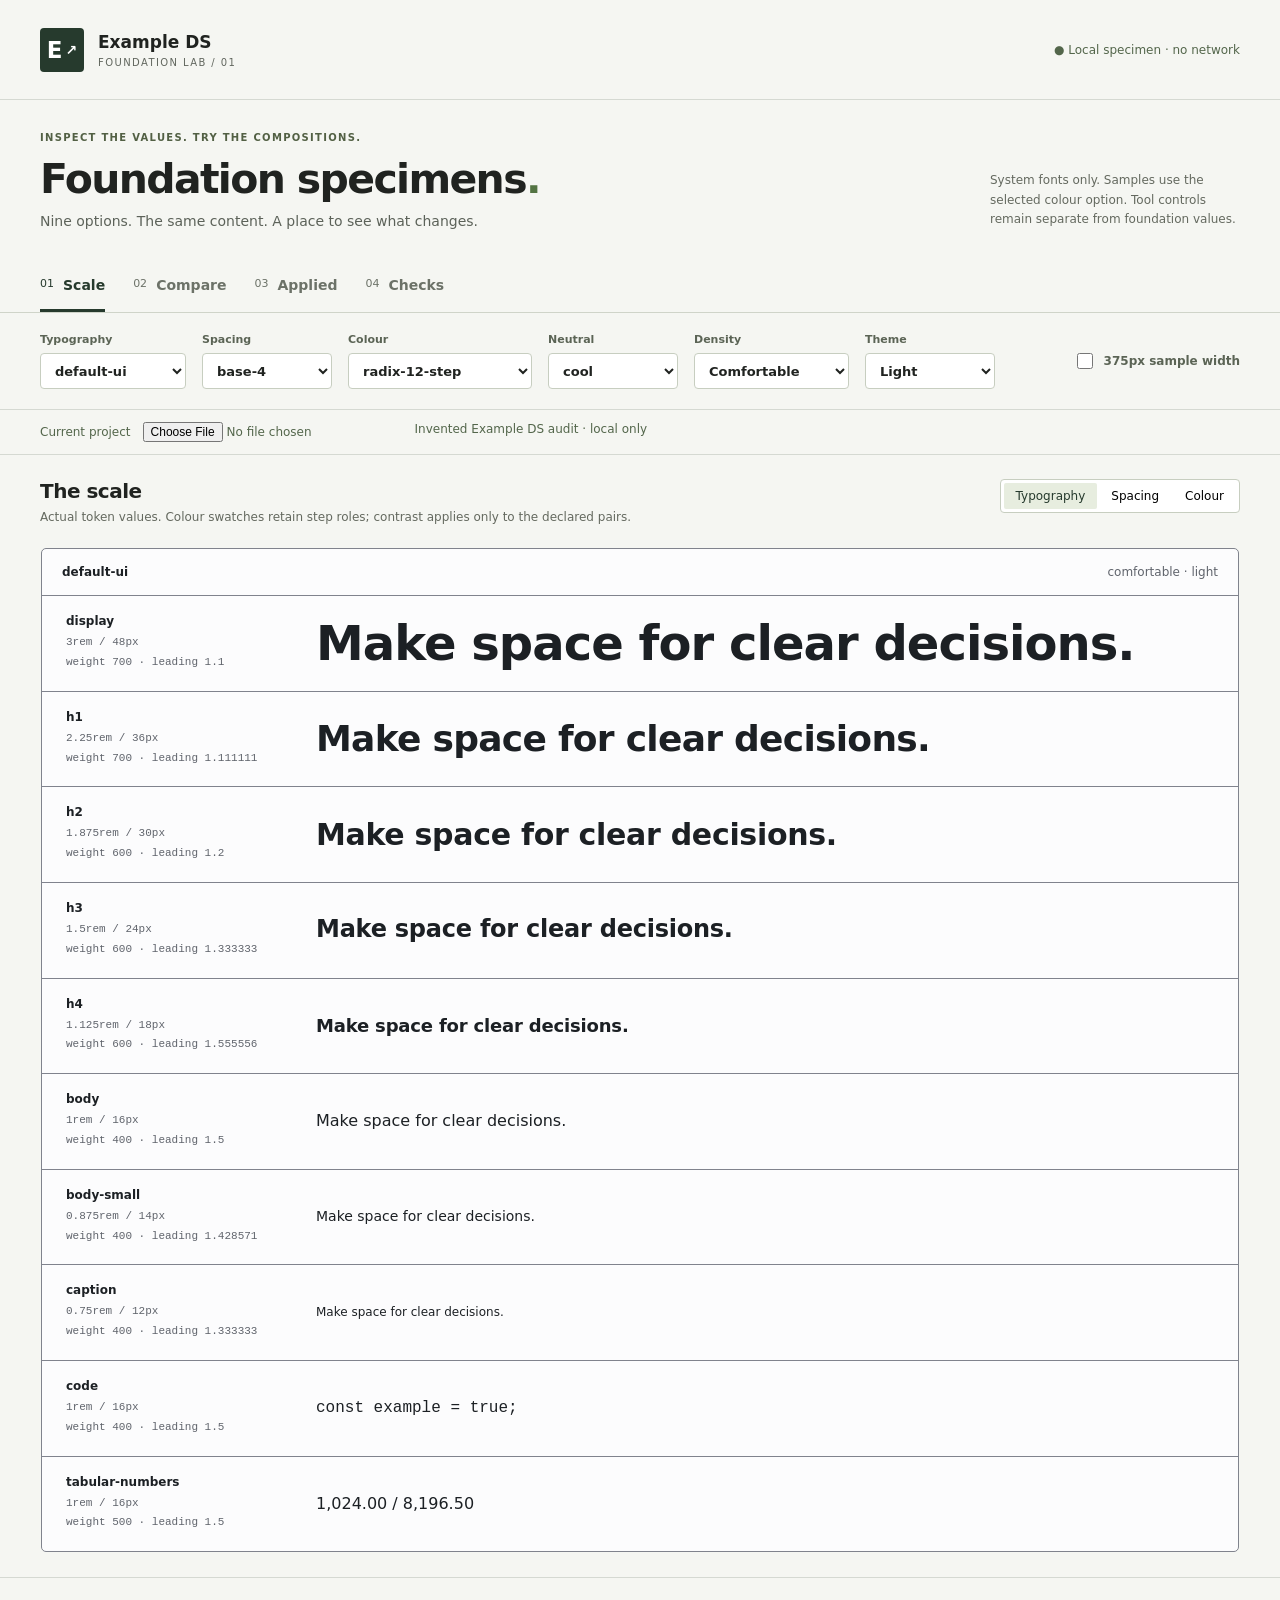
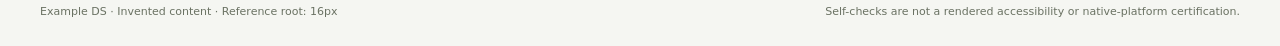
==== commit af9dbd1b: "Add colour foundations, contrast checks and current-project specimens" ====
--- a/specimens/index.html
+++ b/specimens/index.html
@@ -3,25 +3,64 @@
 <meta http-equiv="Content-Security-Policy" content="default-src 'none'; script-src 'unsafe-inline'; style-src 'unsafe-inline'; img-src data:; font-src 'none'; connect-src 'none'; form-action 'none'; base-uri 'none'">
 <link rel="icon" href="data:,"><title>Example DS — Foundation specimens</title><style>*{box-sizing:border-box}html{font-family:system-ui,sans-serif;color:#202320;background:#f5f6f2}body{margin:0}button,input,select{font:inherit}button,select,input[type=checkbox]{cursor:pointer}button:focus-visible,input:focus-visible,select:focus-visible,a:focus-visible,summary:focus-visible{outline:3px solid #2c5fc7;outline-offset:3px}header,.intro,nav,.controls,main,footer{max-width:1440px;margin:auto;padding-inline:40px}header{height:100px;display:flex;align-items:center;justify-content:space-between;border-bottom:1px solid #d5d9d2}.brand{display:flex;gap:14px;align-items:center}.brand strong{display:block;font-size:17px}.kicker{display:block;font-size:10px;letter-spacing:.14em;margin-top:5px;color:#62675f}.mark{display:flex;align-items:center;justify-content:center;gap:3px;width:44px;height:44px;background:#263a2d;color:#fff;font-size:23px;font-weight:700;border-radius:4px}.mark span{font-size:14px}.offline{font-size:12px;color:#53664b}.intro{padding-block:32px;display:flex;justify-content:space-between;gap:32px;align-items:end}.eyebrow{font-size:10px;letter-spacing:.13em;color:#526044;font-weight:700;margin:0 0 12px}h1{font-size:clamp(28px,3.2vw,46px);font-weight:600;letter-spacing:-.04em;margin:0}.dot{color:#537443}.intro p:last-child{margin:10px 0 0;color:#5c6259;font-size:14px}.scope-note{max-width:250px;font-size:12px;line-height:1.6;color:#64695f}nav{display:flex;gap:28px;border-bottom:1px solid #cfd4c9}nav button{border:0;border-bottom:3px solid transparent;background:none;padding:16px 0;color:#6c7268;display:flex;gap:9px;font-size:11px}nav button span{font-size:14px;font-weight:600}nav button[aria-pressed=true]{color:#263a2d;border-bottom-color:#263a2d}.controls{display:flex;align-items:end;gap:16px;padding-block:20px;flex-wrap:wrap;border-bottom:1px solid #d5d9d2}.controls label{font-size:11px;font-weight:600;color:#5b6455;display:grid;gap:7px;min-width:130px}.controls select{border:1px solid #c7cec0;background:#fff;color:#202320;border-radius:4px;padding:8px 32px 8px 10px;min-height:36px;font-size:13px}.controls .width-toggle{display:flex;align-items:center;gap:8px;margin-left:auto;align-self:center;font-size:12px}.width-toggle input{accent-color:#263a2d;width:16px;height:16px}main{padding-block:24px;min-height:600px}.view-heading{display:flex;justify-content:space-between;align-items:start;gap:20px;margin-bottom:20px}.view-heading h2{font-size:20px;letter-spacing:-.025em;margin:0 0 5px;font-weight:600}.view-heading p{font-size:12px;color:#64695f;margin:0;max-width:720px;line-height:1.6}.switch{display:flex;border:1px solid #c7cec0;border-radius:4px;padding:3px;background:white;gap:2px}.switch button{border:0;background:none;font-size:12px;padding:6px 12px;border-radius:2px}.switch button[aria-pressed=true]{background:#e7eddf;color:#263a2d}.sample-wrap{overflow:auto;padding:1px;max-width:100%}.sample{--paper:#fff;--ink:#242923;--muted:#66705f;--edge:#dce1d6;--wash:#f5f7f1;--accent:#314c35;--on-accent:#fff;--error:#a12826;color:var(--ink);background:var(--paper);border:1px solid var(--edge);border-radius:5px;min-width:0;width:100%;overflow-wrap:anywhere;line-height:1.5}.sample.dark{--paper:#202620;--ink:#edf1e7;--muted:#b0bba8;--edge:#434d3e;--wash:#2b342a;--accent:#c6dbb4;--on-accent:#202620;--error:#ffa5a2;color-scheme:dark}.narrow .sample{width:375px;max-width:none}.sample-head{padding:16px 20px;border-bottom:1px solid var(--edge);display:flex;justify-content:space-between;gap:12px;align-items:center;font:12px system-ui,sans-serif;color:var(--muted)}.sample-head strong{font-weight:600;color:var(--ink)}.scale-row{padding:18px 24px;border-bottom:1px solid var(--edge);display:grid;grid-template-columns:230px minmax(0,1fr);gap:20px;align-items:center}.scale-row:last-child{border-bottom:0}.meta{font:11px/1.8 ui-monospace,monospace;color:var(--muted);overflow-wrap:anywhere}.meta strong{display:block;font:600 12px system-ui,sans-serif;color:var(--ink);margin-bottom:5px}.type-sample{margin:0;min-width:0}.narrow .scale-row{grid-template-columns:1fr;gap:10px}.space-row{display:grid;grid-template-columns:180px 1fr;gap:20px;align-items:center;border-bottom:1px solid var(--edge);padding:12px 24px}.space-row:last-child{border:0}.bar{background:var(--accent);height:16px;border-radius:2px;min-width:0}.bar.zero{border-left:1px dashed var(--muted);height:16px}.bar-area{overflow:auto}.narrow .space-row{grid-template-columns:130px 1fr;padding:12px 16px}.compare{display:grid;grid-template-columns:repeat(var(--cols),minmax(0,1fr));gap:16px;align-items:start}.compare .scale-row{display:block;padding:16px}.compare .meta{margin-bottom:8px}.compare .space-row{grid-template-columns:130px 1fr;padding:12px}.narrow .compare{grid-template-columns:repeat(var(--cols),375px);width:max-content}.comparison-scroll{overflow:auto}.applied-grid{display:grid;grid-template-columns:repeat(2,minmax(0,1fr));gap:20px}.narrow .applied-grid{grid-template-columns:minmax(0,375px);justify-content:start;max-width:100%}.composition{padding:var(--page-gutter);font-family:var(--family);font-size:var(--body-size);line-height:var(--body-leading);font-weight:var(--body-weight);letter-spacing:var(--body-tracking)}.composition h3{font-size:var(--h3-size);line-height:var(--h3-leading);font-weight:var(--h3-weight);letter-spacing:var(--h3-tracking);margin:0}.composition h4{font-size:var(--h4-size);line-height:var(--h4-leading);font-weight:var(--h4-weight);margin:0}.composition p{margin:var(--inline-gap) 0 var(--group-gap)}.composition .hint{font-size:var(--small-size);line-height:var(--small-leading);color:var(--muted)}.composition .stack{display:grid;gap:var(--group-gap);margin-top:var(--group-gap)}.composition .filters{display:flex;gap:var(--inline-gap);flex-wrap:wrap;margin:var(--group-gap) 0}.composition label{display:grid;gap:var(--inline-gap);font-weight:500;min-width:0}.composition input:not([type=checkbox]),.composition select{width:100%;min-height:44px;padding:var(--control-inset);background:var(--paper);border:1px solid var(--edge);border-radius:3px;color:var(--ink);font-size:inherit;min-width:0}.composition .filters label{flex:1 1 140px}.composition button{background:var(--accent);color:var(--on-accent);border:1px solid var(--accent);border-radius:3px;padding:var(--control-inset) var(--group-gap);font-size:inherit;min-height:44px;justify-self:start}.composition .table-scroll{overflow:auto}.composition table{border-collapse:collapse;width:100%;text-align:left}.composition th,.composition td{padding:var(--control-inset) var(--inline-gap);border-bottom:1px solid var(--edge);white-space:nowrap}.composition th{color:var(--muted);font-weight:500;font-size:var(--small-size)}.composition .status-label{font-size:var(--small-size);display:inline-block;background:var(--wash);border:1px solid var(--edge);padding:2px 6px;border-radius:3px}.composition .number{font-variant-numeric:tabular-nums;font-size:var(--number-size);font-weight:var(--number-weight);line-height:var(--number-leading)}.composition .error{color:var(--error);font-size:var(--small-size);line-height:1.5;margin:0}.composition input[aria-invalid=true]{border-color:var(--error)}.setting{display:flex;justify-content:space-between;align-items:center;gap:var(--group-gap);padding-block:var(--group-gap);border-bottom:1px solid var(--edge)}.setting label{display:block;font-weight:500}.setting p{margin:4px 0 0}.setting input{width:20px;height:20px;accent-color:var(--accent);flex-shrink:0}.composition article{max-width:var(--measure);margin:auto}.composition blockquote{border-left:2px solid var(--accent);margin:var(--section-gap) 0 0;padding-left:var(--group-gap);font-size:var(--h4-size);line-height:1.5}.composition .article-title{font-size:var(--h1-size);line-height:var(--h1-leading);letter-spacing:var(--h1-tracking);font-weight:var(--h1-weight)}.check-table{width:100%;border-collapse:collapse;font-size:13px;background:white}.check-table th,.check-table td{text-align:left;vertical-align:top;padding:18px;border-bottom:1px solid #dce1d6}.check-table th{font-size:11px;text-transform:uppercase;letter-spacing:.07em;color:#62675f;background:#eef1e8}.pill{display:inline-block;white-space:nowrap;font-size:11px;padding:4px 8px;border-radius:3px;font-weight:600;background:#e7f0df;color:#304923}.pill.issue{background:#fff0d5;color:#784b09}.pill.fail{background:#ffdfdc;color:#802521}.check-table small{display:block;margin-top:8px;line-height:1.6;color:#62675f}.check-table summary{cursor:pointer;margin-top:10px;font-size:12px}.check-table pre{white-space:pre-wrap;word-break:break-word;max-width:650px;background:#f5f6f2;font-size:10px;padding:12px}.check-note{padding:20px;border:1px solid #d6dccc;background:#edf1e7;margin-top:20px;font-size:13px;line-height:1.7}.check-note p{margin:0 0 10px}.check-note p:last-child{margin:0}footer{padding-block:25px;border-top:1px solid #d5d9d2;display:flex;justify-content:space-between;gap:20px;font-size:11px;line-height:1.6;color:#6a7263}.skip{position:absolute;left:12px;top:-100px}.skip:focus{top:12px;background:white;padding:10px;z-index:5}.sr{position:absolute;width:1px;height:1px;overflow:hidden;clip-path:inset(50%)}
 @media(max-width:800px){header,.intro,nav,.controls,main,footer{padding-inline:20px}.intro{display:block}.scope-note{max-width:100%;margin-top:16px}.compare{grid-template-columns:repeat(var(--cols),minmax(300px,1fr));width:max-content}.applied-grid{grid-template-columns:1fr}.scale-row{grid-template-columns:160px minmax(0,1fr)}footer{display:block}.offline{max-width:125px;line-height:1.5}.check-table th,.check-table td{padding:10px}.controls .width-toggle{margin-left:0}}@media(max-width:460px){header,.intro,nav,.controls,main,footer{padding-inline:14px}header{height:80px}nav{gap:19px}nav button{gap:5px}.controls{gap:10px}.controls label{min-width:calc(50% - 10px)}.scale-row{grid-template-columns:1fr;gap:10px}.space-row{grid-template-columns:120px 1fr;padding-inline:16px}.view-heading{flex-direction:column}.check-table{min-width:650px}.check-table-wrap{overflow:auto}.narrow .sample-wrap{max-width:100%}.intro{padding-block:24px}}@media print{header,.intro,nav,.controls,footer{display:none}main{padding:0}.sample{break-inside:avoid}.compare,.applied-grid{display:block}.sample{margin-bottom:20px}}
+.current-controls{max-width:1440px;margin:auto;padding:12px 40px;display:flex;flex-wrap:wrap;gap:12px;font:12px system-ui;border-bottom:1px solid #d5d9d2;color:#53664b}.current-controls label{display:flex;gap:12px;align-items:center}.current-controls input{max-width:220px}#current-error{color:#a12826}.compare{grid-template-columns:repeat(var(--cols),minmax(280px,1fr));min-width:calc(var(--cols)*296px)}.current-column{background:#edf1e7;border:1px solid #cad3c0;padding:18px;border-radius:4px;min-width:0}.current-column h3{margin:0;font-size:18px}.current-column p{font-size:12px;line-height:1.6}.current-value{display:flex;align-items:center;justify-content:space-between;gap:10px;padding:12px 0;border-bottom:1px solid #ced5c5;font-size:12px;overflow-wrap:anywhere}.current-value i{width:24px;height:24px;border:1px solid #999}.limit{margin-top:24px;color:#56614c}.swatches{display:grid;grid-template-columns:repeat(auto-fill,minmax(135px,1fr));padding:16px;gap:14px}.swatch{font:11px/1.5 system-ui;min-width:0}.swatch strong,.swatch code,.swatch small{display:block;overflow-wrap:anywhere}.swatch small{color:var(--muted)}.chip{height:54px;border:1px solid var(--edge);margin-bottom:8px}.pairs{padding:16px;font:12px/1.5 system-ui}.pairs summary{cursor:pointer;margin-bottom:12px}.pair{display:flex;gap:12px;justify-content:space-between;padding:7px 0;border-bottom:1px solid var(--edge);flex-wrap:wrap}.pair span{flex:1}.pair small{color:var(--muted)}@media(max-width:800px){.current-controls{padding-inline:20px}}@media(max-width:460px){.current-controls{padding-inline:14px}}
+.compare{width:100%}.current-controls label{flex-wrap:wrap;min-width:0}.current-controls input{max-width:100%}@media(max-width:460px){nav{gap:10px}nav button{gap:3px}nav button span{font-size:12px}}
 </style></head>
 <body><a class="skip" href="#view">Skip to specimens</a>
 <header><div class="brand"><span class="mark" aria-hidden="true">E<span>↗</span></span><div><strong>Example DS</strong><span class="kicker">FOUNDATION LAB / 01</span></div></div><span class="offline">● Local specimen · no network</span></header>
-<section class="intro"><div><p class="eyebrow">INSPECT THE VALUES. TRY THE COMPOSITIONS.</p><h1>Typography & spacing<span class="dot">.</span></h1><p>Five options. The same content. A place to see what changes.</p></div><div class="scope-note">System fonts only. Colours and controls are specimen chrome, not proposed colour foundations.</div></section>
+<section class="intro"><div><p class="eyebrow">INSPECT THE VALUES. TRY THE COMPOSITIONS.</p><h1>Foundation specimens<span class="dot">.</span></h1><p>Nine options. The same content. A place to see what changes.</p></div><div class="scope-note">System fonts only. Samples use the selected colour option. Tool controls remain separate from foundation values.</div></section>
 <nav aria-label="Specimen views"><button data-view="scale" aria-pressed="true">01 <span>Scale</span></button><button data-view="compare" aria-pressed="false">02 <span>Compare</span></button><button data-view="applied" aria-pressed="false">03 <span>Applied</span></button><button data-view="checks" aria-pressed="false">04 <span>Checks</span></button></nav>
 <section class="controls" aria-label="Specimen controls">
 <label>Typography<select id="type"></select></label><label>Spacing<select id="space"></select></label>
+<label>Colour<select id="color"></select></label><label>Neutral<select id="neutral"><option>cool</option><option>warm</option><option>pure</option></select></label>
 <label>Density<select id="density"><option value="comfortable">Comfortable</option><option value="compact">Compact</option></select></label>
 <label>Theme<select id="theme"><option value="light">Light</option><option value="dark">Dark</option></select></label>
 <label class="width-toggle"><input id="narrow" type="checkbox"> 375px sample width</label>
 </section>
+<section class="current-controls"><label>Current project <input id="current-file" type="file" accept="application/json,.json"></label><span id="current-label">Invented Example DS audit · local only</span><span id="current-error" role="alert"></span></section>
 <main id="view" tabindex="-1"></main><p id="status" class="sr" aria-live="polite"></p>
 <footer><span>Example DS · Invented content · Reference root: 16px</span><span>Self-checks are not a rendered accessibility or native-platform certification.</span></footer>
-<script>const OPTIONS = [{"format":"ds-kit-option-v1","foundation":"spacing","option":"base-4","rootFontSizePx":16,"sources":{"independent":{"licence":"independently derived","description":"Original step selection and density mappings."},"tailwind":{"licence":"MIT","revision":"fa81d697fe572a10ac150d18964a093a7a874081","url":"https://github.com/tailwindlabs/tailwindcss/blob/fa81d697fe572a10ac150d18964a093a7a874081/packages/tailwindcss/src/compat/default-theme.ts"}},"tokens":{"--ds-space-0":{"value":"0rem","type":"dimension","source":"tailwind","derivation":"Tailwind spacing[0], 0px normalized to 0rem.","px":0},"--ds-space-1":{"value":"0.25rem","type":"dimension","source":"tailwind","derivation":"Tailwind spacing[1], value unchanged.","px":4},"--ds-space-2":{"value":"0.5rem","type":"dimension","source":"tailwind","derivation":"Tailwind spacing[2], value unchanged.","px":8},"--ds-space-3":{"value":"0.75rem","type":"dimension","source":"tailwind","derivation":"Tailwind spacing[3], value unchanged.","px":12},"--ds-space-4":{"value":"1rem","type":"dimension","source":"tailwind","derivation":"Tailwind spacing[4], value unchanged.","px":16},"--ds-space-5":{"value":"1.25rem","type":"dimension","source":"tailwind","derivation":"Tailwind spacing[5], value unchanged.","px":20},"--ds-space-6":{"value":"1.5rem","type":"dimension","source":"tailwind","derivation":"Tailwind spacing[6], value unchanged.","px":24},"--ds-space-8":{"value":"2rem","type":"dimension","source":"tailwind","derivation":"Tailwind spacing[8], value unchanged.","px":32},"--ds-space-10":{"value":"2.5rem","type":"dimension","source":"tailwind","derivation":"Tailwind spacing[10], value unchanged.","px":40},"--ds-space-12":{"value":"3rem","type":"dimension","source":"tailwind","derivation":"Tailwind spacing[12], value unchanged.","px":48},"--ds-space-16":{"value":"4rem","type":"dimension","source":"tailwind","derivation":"Tailwind spacing[16], value unchanged.","px":64},"--ds-space-20":{"value":"5rem","type":"dimension","source":"tailwind","derivation":"Tailwind spacing[20], value unchanged.","px":80},"--ds-space-24":{"value":"6rem","type":"dimension","source":"tailwind","derivation":"Tailwind spacing[24], value unchanged.","px":96}},"scale":["--ds-space-0","--ds-space-1","--ds-space-2","--ds-space-3","--ds-space-4","--ds-space-5","--ds-space-6","--ds-space-8","--ds-space-10","--ds-space-12","--ds-space-16","--ds-space-20","--ds-space-24"],"density":{"comfortable":{"inline-gap":"--ds-space-1","control-inset":"--ds-space-2","group-gap":"--ds-space-4","section-gap":"--ds-space-8","page-gutter":"--ds-space-6"},"compact":{"inline-gap":"--ds-space-1","control-inset":"--ds-space-1","group-gap":"--ds-space-3","section-gap":"--ds-space-6","page-gutter":"--ds-space-4"}},"densityDerivation":"Independent mapping: retain smallest inline gap; reduce other slots to existing steps, never scale the global primitive table. These are proposed alias choices, not component dimensions or touch-target sizes.","native":{"referenceRootPx":16,"steps":{"--ds-space-0":0,"--ds-space-1":4,"--ds-space-2":8,"--ds-space-3":12,"--ds-space-4":16,"--ds-space-5":20,"--ds-space-6":24,"--ds-space-8":32,"--ds-space-10":40,"--ds-space-12":48,"--ds-space-16":64,"--ds-space-20":80,"--ds-space-24":96},"density":{"comfortable":{"inline-gap":4,"control-inset":8,"group-gap":16,"section-gap":32,"page-gutter":24},"compact":{"inline-gap":4,"control-inset":4,"group-gap":12,"section-gap":24,"page-gutter":16}}},"checks":{"pass":true,"count":13,"message":"Scale order, CSS/JSON parity, native numbers, role/density constraints, provenance fields and audit snapshot."},"hash":"6ba4cc24e3fe5b6212260678a68726e8a1e9ef34868072b7b670676c394600f6","audit":"\n  ds-loop audit — ds-kit  ·  target: all  ·  live scan\n  version git:e69decfd7546   adapter css-custom-props@0.3.0   config 6b7f4662\n  13 rules run\n\n  ✓ clean — every rule that ran could judge this source, and found nothing\n\n\n  scope — what this audit read\n    css-custom-props@0.3.0\n      reads .css — custom-property declarations (--token: value) — not rule bodies, not at-rules\n    every format in scope was read, every colour converted, every rule able to judge\n\n  scorecard ratios  (a baseline for the next run, not a grade)\n    literal-colors-per-distinct  0\n    colors-per-distinct-in-scope 0\n    ambiguous-share              0\n\n  next\n    ds-loop scorecard foundations/spacing/options/base-4/tokens.css   pin these ratios as run 1 — a ratio only says something against a previous row\n    ds-loop guard on                                                  report high-severity findings after each Claude Code edit (never blocks)","engineExit":0},{"format":"ds-kit-option-v1","foundation":"spacing","option":"base-8","rootFontSizePx":16,"sources":{"independent":{"licence":"independently derived","description":"Original step selection and density mappings."}},"tokens":{"--ds-space-0":{"value":"0rem","type":"dimension","source":"independent","derivation":"Independent selected 8-point scale with 2px/4px fractional steps; 0px / 16 = 0rem.","px":0},"--ds-space-0-25":{"value":"0.125rem","type":"dimension","source":"independent","derivation":"Independent selected 8-point scale with 2px/4px fractional steps; 2px / 16 = 0.125rem.","px":2},"--ds-space-0-5":{"value":"0.25rem","type":"dimension","source":"independent","derivation":"Independent selected 8-point scale with 2px/4px fractional steps; 4px / 16 = 0.25rem.","px":4},"--ds-space-1":{"value":"0.5rem","type":"dimension","source":"independent","derivation":"Independent selected 8-point scale with 2px/4px fractional steps; 8px / 16 = 0.5rem.","px":8},"--ds-space-2":{"value":"1rem","type":"dimension","source":"independent","derivation":"Independent selected 8-point scale with 2px/4px fractional steps; 16px / 16 = 1rem.","px":16},"--ds-space-3":{"value":"1.5rem","type":"dimension","source":"independent","derivation":"Independent selected 8-point scale with 2px/4px fractional steps; 24px / 16 = 1.5rem.","px":24},"--ds-space-4":{"value":"2rem","type":"dimension","source":"independent","derivation":"Independent selected 8-point scale with 2px/4px fractional steps; 32px / 16 = 2rem.","px":32},"--ds-space-5":{"value":"2.5rem","type":"dimension","source":"independent","derivation":"Independent selected 8-point scale with 2px/4px fractional steps; 40px / 16 = 2.5rem.","px":40},"--ds-space-6":{"value":"3rem","type":"dimension","source":"independent","derivation":"Independent selected 8-point scale with 2px/4px fractional steps; 48px / 16 = 3rem.","px":48},"--ds-space-8":{"value":"4rem","type":"dimension","source":"independent","derivation":"Independent selected 8-point scale with 2px/4px fractional steps; 64px / 16 = 4rem.","px":64},"--ds-space-10":{"value":"5rem","type":"dimension","source":"independent","derivation":"Independent selected 8-point scale with 2px/4px fractional steps; 80px / 16 = 5rem.","px":80},"--ds-space-12":{"value":"6rem","type":"dimension","source":"independent","derivation":"Independent selected 8-point scale with 2px/4px fractional steps; 96px / 16 = 6rem.","px":96},"--ds-space-16":{"value":"8rem","type":"dimension","source":"independent","derivation":"Independent selected 8-point scale with 2px/4px fractional steps; 128px / 16 = 8rem.","px":128}},"scale":["--ds-space-0","--ds-space-0-25","--ds-space-0-5","--ds-space-1","--ds-space-2","--ds-space-3","--ds-space-4","--ds-space-5","--ds-space-6","--ds-space-8","--ds-space-10","--ds-space-12","--ds-space-16"],"density":{"comfortable":{"inline-gap":"--ds-space-1","control-inset":"--ds-space-2","group-gap":"--ds-space-3","section-gap":"--ds-space-8","page-gutter":"--ds-space-4"},"compact":{"inline-gap":"--ds-space-0-5","control-inset":"--ds-space-1","group-gap":"--ds-space-2","section-gap":"--ds-space-6","page-gutter":"--ds-space-3"}},"densityDerivation":"Independent alias choices: compact uses the 4px half-step for inline gaps and smaller existing steps elsewhere. Preserve hit areas separately. Upper layout intervals widen after 48px.","native":{"referenceRootPx":16,"steps":{"--ds-space-0":0,"--ds-space-0-25":2,"--ds-space-0-5":4,"--ds-space-1":8,"--ds-space-2":16,"--ds-space-3":24,"--ds-space-4":32,"--ds-space-5":40,"--ds-space-6":48,"--ds-space-8":64,"--ds-space-10":80,"--ds-space-12":96,"--ds-space-16":128},"density":{"comfortable":{"inline-gap":8,"control-inset":16,"group-gap":24,"section-gap":64,"page-gutter":32},"compact":{"inline-gap":4,"control-inset":8,"group-gap":16,"section-gap":48,"page-gutter":24}}},"checks":{"pass":true,"count":13,"message":"Scale order, CSS/JSON parity, native numbers, role/density constraints, provenance fields and audit snapshot."},"hash":"af29978dfb2298b80997b4e826f57c1b14bd0f07a36119fe5cc69f93911a1eda","audit":"\n  ds-loop audit — ds-kit  ·  target: all  ·  live scan\n  version git:e69decfd7546   adapter css-custom-props@0.3.0   config 6b7f4662\n  13 rules run\n\n  ✓ clean — every rule that ran could judge this source, and found nothing\n\n\n  scope — what this audit read\n    css-custom-props@0.3.0\n      reads .css — custom-property declarations (--token: value) — not rule bodies, not at-rules\n    every format in scope was read, every colour converted, every rule able to judge\n\n  scorecard ratios  (a baseline for the next run, not a grade)\n    literal-colors-per-distinct  0\n    colors-per-distinct-in-scope 0\n    ambiguous-share              0\n\n  next\n    ds-loop scorecard foundations/spacing/options/base-8/tokens.css   pin these ratios as run 1 — a ratio only says something against a previous row\n    ds-loop guard on                                                  report high-severity findings after each Claude Code edit (never blocks)","engineExit":0},{"format":"ds-kit-option-v1","foundation":"typography","option":"compact-ui","rootFontSizePx":16,"sources":{"independent":{"licence":"independently derived","description":"Original kit choices; not extracted from a client or a principles-only source."}},"tokens":{"--ds-type-family-system":{"value":"system-ui, sans-serif","type":"fontFamily","source":"independent","derivation":"Generic system sans stack; do not bundle platform fonts."},"--ds-type-family-inter":{"value":"\"Inter\", system-ui, sans-serif","type":"fontFamily","source":"independent","derivation":"Optional Inter family name with system fallback; Inter binaries require separate OFL installation."},"--ds-type-family-mono":{"value":"ui-monospace, monospace","type":"fontFamily","source":"independent","derivation":"Generic code stack; verify glyph coverage."},"--ds-type-numeric-variant":{"value":"tabular-nums","type":"keyword","source":"independent","derivation":"Request aligned numeral widths; check actual font support."},"--ds-type-max-reading-width":{"value":"40rem","type":"dimension","source":"independent","derivation":"Heuristic maximum width: 40 × root size (640px at 16px); not a guaranteed character count.","px":640},"--ds-type-display-size":{"value":"2.375rem","type":"dimension","source":"independent","derivation":"Independently derived: anchor body at 14px; choose 12px supporting text, 16px subheading, then 20/24/30/38px for increasingly prominent headings. Each distinct adjacent size is at least 1.125 times the previous size.","px":38},"--ds-type-display-line-height":{"value":"1.15","type":"number","source":"independent","derivation":"Independent role choice: readable regular body, stronger headings, tighter short-title leading/tracking; see README rationale."},"--ds-type-display-weight":{"value":"700","type":"number","source":"independent","derivation":"Independent role choice: readable regular body, stronger headings, tighter short-title leading/tracking; see README rationale."},"--ds-type-display-letter-spacing":{"value":"-0.02em","type":"dimension","source":"independent","derivation":"Independent role choice: readable regular body, stronger headings, tighter short-title leading/tracking; see README rationale.","px":-0.76},"--ds-type-h1-size":{"value":"1.875rem","type":"dimension","source":"independent","derivation":"Independently derived: anchor body at 14px; choose 12px supporting text, 16px subheading, then 20/24/30/38px for increasingly prominent headings. Each distinct adjacent size is at least 1.125 times the previous size.","px":30},"--ds-type-h1-line-height":{"value":"1.2","type":"number","source":"independent","derivation":"Independent role choice: readable regular body, stronger headings, tighter short-title leading/tracking; see README rationale."},"--ds-type-h1-weight":{"value":"700","type":"number","source":"independent","derivation":"Independent role choice: readable regular body, stronger headings, tighter short-title leading/tracking; see README rationale."},"--ds-type-h1-letter-spacing":{"value":"-0.02em","type":"dimension","source":"independent","derivation":"Independent role choice: readable regular body, stronger headings, tighter short-title leading/tracking; see README rationale.","px":-0.6},"--ds-type-h2-size":{"value":"1.5rem","type":"dimension","source":"independent","derivation":"Independently derived: anchor body at 14px; choose 12px supporting text, 16px subheading, then 20/24/30/38px for increasingly prominent headings. Each distinct adjacent size is at least 1.125 times the previous size.","px":24},"--ds-type-h2-line-height":{"value":"1.25","type":"number","source":"independent","derivation":"Independent role choice: readable regular body, stronger headings, tighter short-title leading/tracking; see README rationale."},"--ds-type-h2-weight":{"value":"600","type":"number","source":"independent","derivation":"Independent role choice: readable regular body, stronger headings, tighter short-title leading/tracking; see README rationale."},"--ds-type-h2-letter-spacing":{"value":"-0.01em","type":"dimension","source":"independent","derivation":"Independent role choice: readable regular body, stronger headings, tighter short-title leading/tracking; see README rationale.","px":-0.24},"--ds-type-h3-size":{"value":"1.25rem","type":"dimension","source":"independent","derivation":"Independently derived: anchor body at 14px; choose 12px supporting text, 16px subheading, then 20/24/30/38px for increasingly prominent headings. Each distinct adjacent size is at least 1.125 times the previous size.","px":20},"--ds-type-h3-line-height":{"value":"1.3","type":"number","source":"independent","derivation":"Independent role choice: readable regular body, stronger headings, tighter short-title leading/tracking; see README rationale."},"--ds-type-h3-weight":{"value":"600","type":"number","source":"independent","derivation":"Independent role choice: readable regular body, stronger headings, tighter short-title leading/tracking; see README rationale."},"--ds-type-h3-letter-spacing":{"value":"-0.01em","type":"dimension","source":"independent","derivation":"Independent role choice: readable regular body, stronger headings, tighter short-title leading/tracking; see README rationale.","px":-0.2},"--ds-type-h4-size":{"value":"1rem","type":"dimension","source":"independent","derivation":"Independently derived: anchor body at 14px; choose 12px supporting text, 16px subheading, then 20/24/30/38px for increasingly prominent headings. Each distinct adjacent size is at least 1.125 times the previous size.","px":16},"--ds-type-h4-line-height":{"value":"1.4","type":"number","source":"independent","derivation":"Independent role choice: readable regular body, stronger headings, tighter short-title leading/tracking; see README rationale."},"--ds-type-h4-weight":{"value":"600","type":"number","source":"independent","derivation":"Independent role choice: readable regular body, stronger headings, tighter short-title leading/tracking; see README rationale."},"--ds-type-h4-letter-spacing":{"value":"-0.01em","type":"dimension","source":"independent","derivation":"Independent role choice: readable regular body, stronger headings, tighter short-title leading/tracking; see README rationale.","px":-0.16},"--ds-type-body-size":{"value":"0.875rem","type":"dimension","source":"independent","derivation":"Independently derived: anchor body at 14px; choose 12px supporting text, 16px subheading, then 20/24/30/38px for increasingly prominent headings. Each distinct adjacent size is at least 1.125 times the previous size.","px":14},"--ds-type-body-line-height":{"value":"1.5","type":"number","source":"independent","derivation":"Independent role choice: readable regular body, stronger headings, tighter short-title leading/tracking; see README rationale."},"--ds-type-body-weight":{"value":"400","type":"number","source":"independent","derivation":"Independent role choice: readable regular body, stronger headings, tighter short-title leading/tracking; see README rationale."},"--ds-type-body-letter-spacing":{"value":"0em","type":"dimension","source":"independent","derivation":"Independent role choice: readable regular body, stronger headings, tighter short-title leading/tracking; see README rationale.","px":0},"--ds-type-body-small-size":{"value":"0.75rem","type":"dimension","source":"independent","derivation":"Independently derived: anchor body at 14px; choose 12px supporting text, 16px subheading, then 20/24/30/38px for increasingly prominent headings. Each distinct adjacent size is at least 1.125 times the previous size.","px":12},"--ds-type-body-small-line-height":{"value":"1.5","type":"number","source":"independent","derivation":"Independent role choice: readable regular body, stronger headings, tighter short-title leading/tracking; see README rationale."},"--ds-type-body-small-weight":{"value":"400","type":"number","source":"independent","derivation":"Independent role choice: readable regular body, stronger headings, tighter short-title leading/tracking; see README rationale."},"--ds-type-body-small-letter-spacing":{"value":"0em","type":"dimension","source":"independent","derivation":"Independent role choice: readable regular body, stronger headings, tighter short-title leading/tracking; see README rationale.","px":0},"--ds-type-caption-size":{"value":"0.75rem","type":"dimension","source":"independent","derivation":"Independently derived: anchor body at 14px; choose 12px supporting text, 16px subheading, then 20/24/30/38px for increasingly prominent headings. Each distinct adjacent size is at least 1.125 times the previous size.","px":12},"--ds-type-caption-line-height":{"value":"1.5","type":"number","source":"independent","derivation":"Independent role choice: readable regular body, stronger headings, tighter short-title leading/tracking; see README rationale."},"--ds-type-caption-weight":{"value":"400","type":"number","source":"independent","derivation":"Independent role choice: readable regular body, stronger headings, tighter short-title leading/tracking; see README rationale."},"--ds-type-caption-letter-spacing":{"value":"0em","type":"dimension","source":"independent","derivation":"Independent role choice: readable regular body, stronger headings, tighter short-title leading/tracking; see README rationale.","px":0},"--ds-type-code-size":{"value":"0.875rem","type":"dimension","source":"independent","derivation":"Independently derived: anchor body at 14px; choose 12px supporting text, 16px subheading, then 20/24/30/38px for increasingly prominent headings. Each distinct adjacent size is at least 1.125 times the previous size.","px":14},"--ds-type-code-line-height":{"value":"1.5","type":"number","source":"independent","derivation":"Independent role choice: readable regular body, stronger headings, tighter short-title leading/tracking; see README rationale."},"--ds-type-code-weight":{"value":"400","type":"number","source":"independent","derivation":"Independent role choice: readable regular body, stronger headings, tighter short-title leading/tracking; see README rationale."},"--ds-type-code-letter-spacing":{"value":"0em","type":"dimension","source":"independent","derivation":"Independent role choice: readable regular body, stronger headings, tighter short-title leading/tracking; see README rationale.","px":0},"--ds-type-tabular-numbers-size":{"value":"0.875rem","type":"dimension","source":"independent","derivation":"Independently derived: anchor body at 14px; choose 12px supporting text, 16px subheading, then 20/24/30/38px for increasingly prominent headings. Each distinct adjacent size is at least 1.125 times the previous size.","px":14},"--ds-type-tabular-numbers-line-height":{"value":"1.5","type":"number","source":"independent","derivation":"Independent role choice: readable regular body, stronger headings, tighter short-title leading/tracking; see README rationale."},"--ds-type-tabular-numbers-weight":{"value":"500","type":"number","source":"independent","derivation":"Independent role choice: readable regular body, stronger headings, tighter short-title leading/tracking; see README rationale."},"--ds-type-tabular-numbers-letter-spacing":{"value":"0em","type":"dimension","source":"independent","derivation":"Independent role choice: readable regular body, stronger headings, tighter short-title leading/tracking; see README rationale.","px":0}},"roles":{"display":{"size":"--ds-type-display-size","line-height":"--ds-type-display-line-height","weight":"--ds-type-display-weight","letter-spacing":"--ds-type-display-letter-spacing","family":"--ds-type-family-system"},"h1":{"size":"--ds-type-h1-size","line-height":"--ds-type-h1-line-height","weight":"--ds-type-h1-weight","letter-spacing":"--ds-type-h1-letter-spacing","family":"--ds-type-family-system"},"h2":{"size":"--ds-type-h2-size","line-height":"--ds-type-h2-line-height","weight":"--ds-type-h2-weight","letter-spacing":"--ds-type-h2-letter-spacing","family":"--ds-type-family-system"},"h3":{"size":"--ds-type-h3-size","line-height":"--ds-type-h3-line-height","weight":"--ds-type-h3-weight","letter-spacing":"--ds-type-h3-letter-spacing","family":"--ds-type-family-system"},"h4":{"size":"--ds-type-h4-size","line-height":"--ds-type-h4-line-height","weight":"--ds-type-h4-weight","letter-spacing":"--ds-type-h4-letter-spacing","family":"--ds-type-family-system"},"body":{"size":"--ds-type-body-size","line-height":"--ds-type-body-line-height","weight":"--ds-type-body-weight","letter-spacing":"--ds-type-body-letter-spacing","family":"--ds-type-family-system"},"body-small":{"size":"--ds-type-body-small-size","line-height":"--ds-type-body-small-line-height","weight":"--ds-type-body-small-weight","letter-spacing":"--ds-type-body-small-letter-spacing","family":"--ds-type-family-system"},"caption":{"size":"--ds-type-caption-size","line-height":"--ds-type-caption-line-height","weight":"--ds-type-caption-weight","letter-spacing":"--ds-type-caption-letter-spacing","family":"--ds-type-family-system"},"code":{"size":"--ds-type-code-size","line-height":"--ds-type-code-line-height","weight":"--ds-type-code-weight","letter-spacing":"--ds-type-code-letter-spacing","family":"--ds-type-family-mono"},"tabular-numbers":{"size":"--ds-type-tabular-numbers-size","line-height":"--ds-type-tabular-numbers-line-height","weight":"--ds-type-tabular-numbers-weight","letter-spacing":"--ds-type-tabular-numbers-letter-spacing","family":"--ds-type-family-system","numeric-variant":"--ds-type-numeric-variant"}},"scale":["--ds-type-caption-size","--ds-type-tabular-numbers-size","--ds-type-h4-size","--ds-type-h3-size","--ds-type-h2-size","--ds-type-h1-size","--ds-type-display-size"],"ratioExceptions":[],"sharedRoleSizes":"Code and tabular numbers deliberately reuse body/supporting steps; compact caption and body-small also share a step. Distinct scale steps are checked separately from role reuse.","native":{"referenceRootPx":16,"roles":{"display":{"fontSize":38,"lineHeight":43.7,"fontWeight":"700","letterSpacing":-0.76},"h1":{"fontSize":30,"lineHeight":36,"fontWeight":"700","letterSpacing":-0.6},"h2":{"fontSize":24,"lineHeight":30,"fontWeight":"600","letterSpacing":-0.24},"h3":{"fontSize":20,"lineHeight":26,"fontWeight":"600","letterSpacing":-0.2},"h4":{"fontSize":16,"lineHeight":22.4,"fontWeight":"600","letterSpacing":-0.16},"body":{"fontSize":14,"lineHeight":21,"fontWeight":"400","letterSpacing":0},"body-small":{"fontSize":12,"lineHeight":18,"fontWeight":"400","letterSpacing":0},"caption":{"fontSize":12,"lineHeight":18,"fontWeight":"400","letterSpacing":0},"code":{"fontSize":14,"lineHeight":21,"fontWeight":"400","letterSpacing":0},"tabular-numbers":{"fontSize":14,"lineHeight":21,"fontWeight":"500","letterSpacing":0,"fontVariant":["tabular-nums"]}},"maxReadingWidth":640,"fontPolicy":"fontFamily intentionally omitted: platform default; map code to a platform monospace font. Register Inter separately before setting fontFamily. Preserve native font scaling."},"checks":{"pass":true,"count":45,"message":"Scale order, CSS/JSON parity, native numbers, role/density constraints, provenance fields and audit snapshot."},"hash":"55dcbab41d216a01447ed11a845aadc7d85c56ce9d747f8041aaf9a6d4ca282b","audit":"\n  ds-loop audit — ds-kit  ·  target: all  ·  live scan\n  version git:e69decfd7546   adapter css-custom-props@0.3.0   config 6b7f4662\n  13 rules run\n\n  [HIGH] token/raw-dimension-in-semantic\n  │ 21 token(s) hold a raw length / number instead of referencing a primitive\n  │ where: --ds-type-max-reading-width = 40rem (/Users/owais/Documents/GitHub/ds-kit/foundations/typography/options/compact-ui/tokens.css:9); --ds-type-display-size = 2.375rem (/Users/owais/Documents/GitHub/ds-kit/foundations/typography/options/compact-ui/tokens.css:10); --ds-type-display-letter-spacing = -0.02em (/Users/owais/Documents/GitHub/ds-kit/foundations/typography/options/compact-ui/tokens.css:13); --ds-type-h1-size = 1.875rem (/Users/owais/Documents/GitHub/ds-kit/foundations/typography/options/compact-ui/tokens.css:14); --ds-type-h1-letter-spacing = -0.02em (/Users/owais/Documents/GitHub/ds-kit/foundations/typography/options/compact-ui/tokens.css:17); --ds-type-h2-size = 1.5rem (/Users/owais/Documents/GitHub/ds-kit/foundations/typography/options/compact-ui/tokens.css:18); --ds-type-h2-letter-spacing = -0.01em (/Users/owais/Documents/GitHub/ds-kit/foundations/typography/options/compact-ui/tokens.css:21); --ds-type-h3-size = 1.25rem (/Users/owais/Documents/GitHub/ds-kit/foundations/typography/options/compact-ui/tokens.css:22)\n  │ risk:  A spacing or type change edits these tokens by hand instead of moving one scale step; the value drifts from the scale the moment anyone touches it.\n  │ fix:   Point each at a spacing / size / type primitive: --token: var(--\u003cns>-space-4). If no primitive matches the value, add one to the scale first.\n\n  1 findings — 0 blocking · 1 high · 0 medium · 0 low\n\n  scope — what this audit read\n    css-custom-props@0.3.0\n      reads .css — custom-property declarations (--token: value) — not rule bodies, not at-rules\n    every format in scope was read, every colour converted, every rule able to judge\n\n  scorecard ratios  (a baseline for the next run, not a grade)\n    literal-colors-per-distinct  0\n    colors-per-distinct-in-scope 0\n    ambiguous-share              0\n\n  next\n    decide on the rest                                                       nothing here is mechanically provable — all 1 findings state their choice on the fix line\n    ds-loop scorecard foundations/typography/options/compact-ui/tokens.css   pin these ratios as run 1 — a ratio only says something against a previous row\n    ds-loop guard on                                                         report high-severity findings after each Claude Code edit (never blocks)","engineExit":1},{"format":"ds-kit-option-v1","foundation":"typography","option":"default-ui","rootFontSizePx":16,"sources":{"independent":{"licence":"independently derived","description":"Original kit choices; not extracted from a client or a principles-only source."},"tailwind":{"licence":"MIT","revision":"fa81d697fe572a10ac150d18964a093a7a874081","url":"https://github.com/tailwindlabs/tailwindcss/blob/fa81d697fe572a10ac150d18964a093a7a874081/packages/tailwindcss/theme.css"}},"tokens":{"--ds-type-family-system":{"value":"system-ui, sans-serif","type":"fontFamily","source":"independent","derivation":"Generic system sans stack; do not bundle platform fonts."},"--ds-type-family-inter":{"value":"\"Inter\", system-ui, sans-serif","type":"fontFamily","source":"independent","derivation":"Optional Inter family name with system fallback; Inter binaries require separate OFL installation."},"--ds-type-family-mono":{"value":"ui-monospace, monospace","type":"fontFamily","source":"independent","derivation":"Generic code stack; verify glyph coverage."},"--ds-type-numeric-variant":{"value":"tabular-nums","type":"keyword","source":"independent","derivation":"Request aligned numeral widths; check actual font support."},"--ds-type-max-reading-width":{"value":"42rem","type":"dimension","source":"independent","derivation":"Heuristic maximum width: 42 × root size (672px at 16px); not a guaranteed character count.","px":672},"--ds-type-display-size":{"value":"3rem","type":"dimension","source":"tailwind","derivation":"--text-5xl; retain value, rename to project role.","px":48},"--ds-type-display-line-height":{"value":"1.1","type":"number","source":"independent","derivation":"Independent role choice: readable regular body, stronger headings, tighter short-title leading/tracking; see README rationale."},"--ds-type-display-weight":{"value":"700","type":"number","source":"independent","derivation":"Independent role choice: readable regular body, stronger headings, tighter short-title leading/tracking; see README rationale."},"--ds-type-display-letter-spacing":{"value":"-0.02em","type":"dimension","source":"independent","derivation":"Independent role choice: readable regular body, stronger headings, tighter short-title leading/tracking; see README rationale.","px":-0.96},"--ds-type-h1-size":{"value":"2.25rem","type":"dimension","source":"tailwind","derivation":"--text-4xl; retain value, rename to project role.","px":36},"--ds-type-h1-line-height":{"value":"1.111111","type":"number","source":"tailwind","derivation":"--text-4xl--line-height; evaluate calc ratio and round to six decimals."},"--ds-type-h1-weight":{"value":"700","type":"number","source":"independent","derivation":"Independent role choice: readable regular body, stronger headings, tighter short-title leading/tracking; see README rationale."},"--ds-type-h1-letter-spacing":{"value":"-0.02em","type":"dimension","source":"independent","derivation":"Independent role choice: readable regular body, stronger headings, tighter short-title leading/tracking; see README rationale.","px":-0.72},"--ds-type-h2-size":{"value":"1.875rem","type":"dimension","source":"tailwind","derivation":"--text-3xl; retain value, rename to project role.","px":30},"--ds-type-h2-line-height":{"value":"1.2","type":"number","source":"tailwind","derivation":"--text-3xl--line-height; evaluate calc ratio and round to six decimals."},"--ds-type-h2-weight":{"value":"600","type":"number","source":"independent","derivation":"Independent role choice: readable regular body, stronger headings, tighter short-title leading/tracking; see README rationale."},"--ds-type-h2-letter-spacing":{"value":"-0.01em","type":"dimension","source":"independent","derivation":"Independent role choice: readable regular body, stronger headings, tighter short-title leading/tracking; see README rationale.","px":-0.3},"--ds-type-h3-size":{"value":"1.5rem","type":"dimension","source":"tailwind","derivation":"--text-2xl; retain value, rename to project role.","px":24},"--ds-type-h3-line-height":{"value":"1.333333","type":"number","source":"tailwind","derivation":"--text-2xl--line-height; evaluate calc ratio and round to six decimals."},"--ds-type-h3-weight":{"value":"600","type":"number","source":"independent","derivation":"Independent role choice: readable regular body, stronger headings, tighter short-title leading/tracking; see README rationale."},"--ds-type-h3-letter-spacing":{"value":"-0.01em","type":"dimension","source":"independent","derivation":"Independent role choice: readable regular body, stronger headings, tighter short-title leading/tracking; see README rationale.","px":-0.24},"--ds-type-h4-size":{"value":"1.125rem","type":"dimension","source":"tailwind","derivation":"--text-lg; retain value, rename to project role.","px":18},"--ds-type-h4-line-height":{"value":"1.555556","type":"number","source":"tailwind","derivation":"--text-lg--line-height; evaluate calc ratio and round to six decimals."},"--ds-type-h4-weight":{"value":"600","type":"number","source":"independent","derivation":"Independent role choice: readable regular body, stronger headings, tighter short-title leading/tracking; see README rationale."},"--ds-type-h4-letter-spacing":{"value":"-0.01em","type":"dimension","source":"independent","derivation":"Independent role choice: readable regular body, stronger headings, tighter short-title leading/tracking; see README rationale.","px":-0.18},"--ds-type-body-size":{"value":"1rem","type":"dimension","source":"tailwind","derivation":"--text-base; retain value, rename to project role.","px":16},"--ds-type-body-line-height":{"value":"1.5","type":"number","source":"tailwind","derivation":"--text-base--line-height; evaluate calc ratio and round to six decimals."},"--ds-type-body-weight":{"value":"400","type":"number","source":"independent","derivation":"Independent role choice: readable regular body, stronger headings, tighter short-title leading/tracking; see README rationale."},"--ds-type-body-letter-spacing":{"value":"0em","type":"dimension","source":"independent","derivation":"Independent role choice: readable regular body, stronger headings, tighter short-title leading/tracking; see README rationale.","px":0},"--ds-type-body-small-size":{"value":"0.875rem","type":"dimension","source":"tailwind","derivation":"--text-sm; retain value, rename to project role.","px":14},"--ds-type-body-small-line-height":{"value":"1.428571","type":"number","source":"tailwind","derivation":"--text-sm--line-height; evaluate calc ratio and round to six decimals."},"--ds-type-body-small-weight":{"value":"400","type":"number","source":"independent","derivation":"Independent role choice: readable regular body, stronger headings, tighter short-title leading/tracking; see README rationale."},"--ds-type-body-small-letter-spacing":{"value":"0em","type":"dimension","source":"independent","derivation":"Independent role choice: readable regular body, stronger headings, tighter short-title leading/tracking; see README rationale.","px":0},"--ds-type-caption-size":{"value":"0.75rem","type":"dimension","source":"tailwind","derivation":"--text-xs; retain value, rename to project role.","px":12},"--ds-type-caption-line-height":{"value":"1.333333","type":"number","source":"tailwind","derivation":"--text-xs--line-height; evaluate calc ratio and round to six decimals."},"--ds-type-caption-weight":{"value":"400","type":"number","source":"independent","derivation":"Independent role choice: readable regular body, stronger headings, tighter short-title leading/tracking; see README rationale."},"--ds-type-caption-letter-spacing":{"value":"0em","type":"dimension","source":"independent","derivation":"Independent role choice: readable regular body, stronger headings, tighter short-title leading/tracking; see README rationale.","px":0},"--ds-type-code-size":{"value":"1rem","type":"dimension","source":"tailwind","derivation":"--text-base; retain value, rename to project role.","px":16},"--ds-type-code-line-height":{"value":"1.5","type":"number","source":"tailwind","derivation":"--text-base--line-height; evaluate calc ratio and round to six decimals."},"--ds-type-code-weight":{"value":"400","type":"number","source":"independent","derivation":"Independent role choice: readable regular body, stronger headings, tighter short-title leading/tracking; see README rationale."},"--ds-type-code-letter-spacing":{"value":"0em","type":"dimension","source":"independent","derivation":"Independent role choice: readable regular body, stronger headings, tighter short-title leading/tracking; see README rationale.","px":0},"--ds-type-tabular-numbers-size":{"value":"1rem","type":"dimension","source":"tailwind","derivation":"--text-base; retain value, rename to project role.","px":16},"--ds-type-tabular-numbers-line-height":{"value":"1.5","type":"number","source":"tailwind","derivation":"--text-base--line-height; evaluate calc ratio and round to six decimals."},"--ds-type-tabular-numbers-weight":{"value":"500","type":"number","source":"independent","derivation":"Independent role choice: readable regular body, stronger headings, tighter short-title leading/tracking; see README rationale."},"--ds-type-tabular-numbers-letter-spacing":{"value":"0em","type":"dimension","source":"independent","derivation":"Independent role choice: readable regular body, stronger headings, tighter short-title leading/tracking; see README rationale.","px":0}},"roles":{"display":{"size":"--ds-type-display-size","line-height":"--ds-type-display-line-height","weight":"--ds-type-display-weight","letter-spacing":"--ds-type-display-letter-spacing","family":"--ds-type-family-system"},"h1":{"size":"--ds-type-h1-size","line-height":"--ds-type-h1-line-height","weight":"--ds-type-h1-weight","letter-spacing":"--ds-type-h1-letter-spacing","family":"--ds-type-family-system"},"h2":{"size":"--ds-type-h2-size","line-height":"--ds-type-h2-line-height","weight":"--ds-type-h2-weight","letter-spacing":"--ds-type-h2-letter-spacing","family":"--ds-type-family-system"},"h3":{"size":"--ds-type-h3-size","line-height":"--ds-type-h3-line-height","weight":"--ds-type-h3-weight","letter-spacing":"--ds-type-h3-letter-spacing","family":"--ds-type-family-system"},"h4":{"size":"--ds-type-h4-size","line-height":"--ds-type-h4-line-height","weight":"--ds-type-h4-weight","letter-spacing":"--ds-type-h4-letter-spacing","family":"--ds-type-family-system"},"body":{"size":"--ds-type-body-size","line-height":"--ds-type-body-line-height","weight":"--ds-type-body-weight","letter-spacing":"--ds-type-body-letter-spacing","family":"--ds-type-family-system"},"body-small":{"size":"--ds-type-body-small-size","line-height":"--ds-type-body-small-line-height","weight":"--ds-type-body-small-weight","letter-spacing":"--ds-type-body-small-letter-spacing","family":"--ds-type-family-system"},"caption":{"size":"--ds-type-caption-size","line-height":"--ds-type-caption-line-height","weight":"--ds-type-caption-weight","letter-spacing":"--ds-type-caption-letter-spacing","family":"--ds-type-family-system"},"code":{"size":"--ds-type-code-size","line-height":"--ds-type-code-line-height","weight":"--ds-type-code-weight","letter-spacing":"--ds-type-code-letter-spacing","family":"--ds-type-family-mono"},"tabular-numbers":{"size":"--ds-type-tabular-numbers-size","line-height":"--ds-type-tabular-numbers-line-height","weight":"--ds-type-tabular-numbers-weight","letter-spacing":"--ds-type-tabular-numbers-letter-spacing","family":"--ds-type-family-system","numeric-variant":"--ds-type-numeric-variant"}},"scale":["--ds-type-caption-size","--ds-type-body-small-size","--ds-type-tabular-numbers-size","--ds-type-h4-size","--ds-type-h3-size","--ds-type-h2-size","--ds-type-h1-size","--ds-type-display-size"],"ratioExceptions":[],"sharedRoleSizes":"Code and tabular numbers deliberately reuse body/supporting steps; compact caption and body-small also share a step. Distinct scale steps are checked separately from role reuse.","native":{"referenceRootPx":16,"roles":{"display":{"fontSize":48,"lineHeight":52.8,"fontWeight":"700","letterSpacing":-0.96},"h1":{"fontSize":36,"lineHeight":39.999996,"fontWeight":"700","letterSpacing":-0.72},"h2":{"fontSize":30,"lineHeight":36,"fontWeight":"600","letterSpacing":-0.3},"h3":{"fontSize":24,"lineHeight":31.999992,"fontWeight":"600","letterSpacing":-0.24},"h4":{"fontSize":18,"lineHeight":28.000008,"fontWeight":"600","letterSpacing":-0.18},"body":{"fontSize":16,"lineHeight":24,"fontWeight":"400","letterSpacing":0},"body-small":{"fontSize":14,"lineHeight":19.999994,"fontWeight":"400","letterSpacing":0},"caption":{"fontSize":12,"lineHeight":15.999996,"fontWeight":"400","letterSpacing":0},"code":{"fontSize":16,"lineHeight":24,"fontWeight":"400","letterSpacing":0},"tabular-numbers":{"fontSize":16,"lineHeight":24,"fontWeight":"500","letterSpacing":0,"fontVariant":["tabular-nums"]}},"maxReadingWidth":672,"fontPolicy":"fontFamily intentionally omitted: platform default; map code to a platform monospace font. Register Inter separately before setting fontFamily. Preserve native font scaling."},"checks":{"pass":true,"count":45,"message":"Scale order, CSS/JSON parity, native numbers, role/density constraints, provenance fields and audit snapshot."},"hash":"70a8132dbe4f9c4247eadf96552d2d3534e8d3fbb3c92ece44b58e2de71b6f00","audit":"\n  ds-loop audit — ds-kit  ·  target: all  ·  live scan\n  version git:e69decfd7546   adapter css-custom-props@0.3.0   config 6b7f4662\n  13 rules run\n\n  [HIGH] token/raw-dimension-in-semantic\n  │ 21 token(s) hold a raw length / number instead of referencing a primitive\n  │ where: --ds-type-max-reading-width = 42rem (/Users/owais/Documents/GitHub/ds-kit/foundations/typography/options/default-ui/tokens.css:10); --ds-type-display-size = 3rem (/Users/owais/Documents/GitHub/ds-kit/foundations/typography/options/default-ui/tokens.css:11); --ds-type-display-letter-spacing = -0.02em (/Users/owais/Documents/GitHub/ds-kit/foundations/typography/options/default-ui/tokens.css:14); --ds-type-h1-size = 2.25rem (/Users/owais/Documents/GitHub/ds-kit/foundations/typography/options/default-ui/tokens.css:15); --ds-type-h1-letter-spacing = -0.02em (/Users/owais/Documents/GitHub/ds-kit/foundations/typography/options/default-ui/tokens.css:18); --ds-type-h2-size = 1.875rem (/Users/owais/Documents/GitHub/ds-kit/foundations/typography/options/default-ui/tokens.css:19); --ds-type-h2-letter-spacing = -0.01em (/Users/owais/Documents/GitHub/ds-kit/foundations/typography/options/default-ui/tokens.css:22); --ds-type-h3-size = 1.5rem (/Users/owais/Documents/GitHub/ds-kit/foundations/typography/options/default-ui/tokens.css:23)\n  │ risk:  A spacing or type change edits these tokens by hand instead of moving one scale step; the value drifts from the scale the moment anyone touches it.\n  │ fix:   Point each at a spacing / size / type primitive: --token: var(--\u003cns>-space-4). If no primitive matches the value, add one to the scale first.\n\n  1 findings — 0 blocking · 1 high · 0 medium · 0 low\n\n  scope — what this audit read\n    css-custom-props@0.3.0\n      reads .css — custom-property declarations (--token: value) — not rule bodies, not at-rules\n    every format in scope was read, every colour converted, every rule able to judge\n\n  scorecard ratios  (a baseline for the next run, not a grade)\n    literal-colors-per-distinct  0\n    colors-per-distinct-in-scope 0\n    ambiguous-share              0\n\n  next\n    decide on the rest                                                       nothing here is mechanically provable — all 1 findings state their choice on the fix line\n    ds-loop scorecard foundations/typography/options/default-ui/tokens.css   pin these ratios as run 1 — a ratio only says something against a previous row\n    ds-loop guard on                                                         report high-severity findings after each Claude Code edit (never blocks)","engineExit":1},{"format":"ds-kit-option-v1","foundation":"typography","option":"editorial","rootFontSizePx":16,"sources":{"independent":{"licence":"independently derived","description":"Original kit choices; not extracted from a client or a principles-only source."}},"tokens":{"--ds-type-family-system":{"value":"system-ui, sans-serif","type":"fontFamily","source":"independent","derivation":"Generic system sans stack; do not bundle platform fonts."},"--ds-type-family-inter":{"value":"\"Inter\", system-ui, sans-serif","type":"fontFamily","source":"independent","derivation":"Optional Inter family name with system fallback; Inter binaries require separate OFL installation."},"--ds-type-family-mono":{"value":"ui-monospace, monospace","type":"fontFamily","source":"independent","derivation":"Generic code stack; verify glyph coverage."},"--ds-type-numeric-variant":{"value":"tabular-nums","type":"keyword","source":"independent","derivation":"Request aligned numeral widths; check actual font support."},"--ds-type-max-reading-width":{"value":"45rem","type":"dimension","source":"independent","derivation":"Heuristic maximum width: 45 × root size (720px at 16px); not a guaranteed character count.","px":720},"--ds-type-display-size":{"value":"3.8125rem","type":"dimension","source":"independent","derivation":"Independent 20px × 1.25^n scale; 61.0352px rounded to nearest whole px = 61px; divide by 16 = 3.8125rem.","px":61},"--ds-type-display-line-height":{"value":"1.1","type":"number","source":"independent","derivation":"Independent role choice: readable regular body, stronger headings, tighter short-title leading/tracking; see README rationale."},"--ds-type-display-weight":{"value":"700","type":"number","source":"independent","derivation":"Independent role choice: readable regular body, stronger headings, tighter short-title leading/tracking; see README rationale."},"--ds-type-display-letter-spacing":{"value":"-0.02em","type":"dimension","source":"independent","derivation":"Independent role choice: readable regular body, stronger headings, tighter short-title leading/tracking; see README rationale.","px":-1.22},"--ds-type-h1-size":{"value":"3.0625rem","type":"dimension","source":"independent","derivation":"Independent 20px × 1.25^n scale; 48.8281px rounded to nearest whole px = 49px; divide by 16 = 3.0625rem.","px":49},"--ds-type-h1-line-height":{"value":"1.15","type":"number","source":"independent","derivation":"Independent role choice: readable regular body, stronger headings, tighter short-title leading/tracking; see README rationale."},"--ds-type-h1-weight":{"value":"700","type":"number","source":"independent","derivation":"Independent role choice: readable regular body, stronger headings, tighter short-title leading/tracking; see README rationale."},"--ds-type-h1-letter-spacing":{"value":"-0.02em","type":"dimension","source":"independent","derivation":"Independent role choice: readable regular body, stronger headings, tighter short-title leading/tracking; see README rationale.","px":-0.98},"--ds-type-h2-size":{"value":"2.4375rem","type":"dimension","source":"independent","derivation":"Independent 20px × 1.25^n scale; 39.0625px rounded to nearest whole px = 39px; divide by 16 = 2.4375rem.","px":39},"--ds-type-h2-line-height":{"value":"1.2","type":"number","source":"independent","derivation":"Independent role choice: readable regular body, stronger headings, tighter short-title leading/tracking; see README rationale."},"--ds-type-h2-weight":{"value":"600","type":"number","source":"independent","derivation":"Independent role choice: readable regular body, stronger headings, tighter short-title leading/tracking; see README rationale."},"--ds-type-h2-letter-spacing":{"value":"-0.01em","type":"dimension","source":"independent","derivation":"Independent role choice: readable regular body, stronger headings, tighter short-title leading/tracking; see README rationale.","px":-0.39},"--ds-type-h3-size":{"value":"1.9375rem","type":"dimension","source":"independent","derivation":"Independent 20px × 1.25^n scale; 31.25px rounded to nearest whole px = 31px; divide by 16 = 1.9375rem.","px":31},"--ds-type-h3-line-height":{"value":"1.25","type":"number","source":"independent","derivation":"Independent role choice: readable regular body, stronger headings, tighter short-title leading/tracking; see README rationale."},"--ds-type-h3-weight":{"value":"600","type":"number","source":"independent","derivation":"Independent role choice: readable regular body, stronger headings, tighter short-title leading/tracking; see README rationale."},"--ds-type-h3-letter-spacing":{"value":"-0.01em","type":"dimension","source":"independent","derivation":"Independent role choice: readable regular body, stronger headings, tighter short-title leading/tracking; see README rationale.","px":-0.31},"--ds-type-h4-size":{"value":"1.5625rem","type":"dimension","source":"independent","derivation":"Independent 20px × 1.25^n scale; 25px rounded to nearest whole px = 25px; divide by 16 = 1.5625rem.","px":25},"--ds-type-h4-line-height":{"value":"1.35","type":"number","source":"independent","derivation":"Independent role choice: readable regular body, stronger headings, tighter short-title leading/tracking; see README rationale."},"--ds-type-h4-weight":{"value":"600","type":"number","source":"independent","derivation":"Independent role choice: readable regular body, stronger headings, tighter short-title leading/tracking; see README rationale."},"--ds-type-h4-letter-spacing":{"value":"-0.01em","type":"dimension","source":"independent","derivation":"Independent role choice: readable regular body, stronger headings, tighter short-title leading/tracking; see README rationale.","px":-0.25},"--ds-type-body-size":{"value":"1.25rem","type":"dimension","source":"independent","derivation":"Independent 20px × 1.25^n scale; 20px rounded to nearest whole px = 20px; divide by 16 = 1.25rem.","px":20},"--ds-type-body-line-height":{"value":"1.6","type":"number","source":"independent","derivation":"Independent role choice: readable regular body, stronger headings, tighter short-title leading/tracking; see README rationale."},"--ds-type-body-weight":{"value":"400","type":"number","source":"independent","derivation":"Independent role choice: readable regular body, stronger headings, tighter short-title leading/tracking; see README rationale."},"--ds-type-body-letter-spacing":{"value":"0em","type":"dimension","source":"independent","derivation":"Independent role choice: readable regular body, stronger headings, tighter short-title leading/tracking; see README rationale.","px":0},"--ds-type-body-small-size":{"value":"1rem","type":"dimension","source":"independent","derivation":"Independent 20px × 1.25^n scale; 16px rounded to nearest whole px = 16px; divide by 16 = 1rem.","px":16},"--ds-type-body-small-line-height":{"value":"1.5","type":"number","source":"independent","derivation":"Independent role choice: readable regular body, stronger headings, tighter short-title leading/tracking; see README rationale."},"--ds-type-body-small-weight":{"value":"400","type":"number","source":"independent","derivation":"Independent role choice: readable regular body, stronger headings, tighter short-title leading/tracking; see README rationale."},"--ds-type-body-small-letter-spacing":{"value":"0em","type":"dimension","source":"independent","derivation":"Independent role choice: readable regular body, stronger headings, tighter short-title leading/tracking; see README rationale.","px":0},"--ds-type-caption-size":{"value":"0.8125rem","type":"dimension","source":"independent","derivation":"Independent 20px × 1.25^n scale; 12.8px rounded to nearest whole px = 13px; divide by 16 = 0.8125rem.","px":13},"--ds-type-caption-line-height":{"value":"1.5","type":"number","source":"independent","derivation":"Independent role choice: readable regular body, stronger headings, tighter short-title leading/tracking; see README rationale."},"--ds-type-caption-weight":{"value":"400","type":"number","source":"independent","derivation":"Independent role choice: readable regular body, stronger headings, tighter short-title leading/tracking; see README rationale."},"--ds-type-caption-letter-spacing":{"value":"0em","type":"dimension","source":"independent","derivation":"Independent role choice: readable regular body, stronger headings, tighter short-title leading/tracking; see README rationale.","px":0},"--ds-type-code-size":{"value":"1rem","type":"dimension","source":"independent","derivation":"Independent 20px × 1.25^n scale; 16px rounded to nearest whole px = 16px; divide by 16 = 1rem.","px":16},"--ds-type-code-line-height":{"value":"1.5","type":"number","source":"independent","derivation":"Independent role choice: readable regular body, stronger headings, tighter short-title leading/tracking; see README rationale."},"--ds-type-code-weight":{"value":"400","type":"number","source":"independent","derivation":"Independent role choice: readable regular body, stronger headings, tighter short-title leading/tracking; see README rationale."},"--ds-type-code-letter-spacing":{"value":"0em","type":"dimension","source":"independent","derivation":"Independent role choice: readable regular body, stronger headings, tighter short-title leading/tracking; see README rationale.","px":0},"--ds-type-tabular-numbers-size":{"value":"1.25rem","type":"dimension","source":"independent","derivation":"Independent 20px × 1.25^n scale; 20px rounded to nearest whole px = 20px; divide by 16 = 1.25rem.","px":20},"--ds-type-tabular-numbers-line-height":{"value":"1.6","type":"number","source":"independent","derivation":"Independent role choice: readable regular body, stronger headings, tighter short-title leading/tracking; see README rationale."},"--ds-type-tabular-numbers-weight":{"value":"500","type":"number","source":"independent","derivation":"Independent role choice: readable regular body, stronger headings, tighter short-title leading/tracking; see README rationale."},"--ds-type-tabular-numbers-letter-spacing":{"value":"0em","type":"dimension","source":"independent","derivation":"Independent role choice: readable regular body, stronger headings, tighter short-title leading/tracking; see README rationale.","px":0}},"roles":{"display":{"size":"--ds-type-display-size","line-height":"--ds-type-display-line-height","weight":"--ds-type-display-weight","letter-spacing":"--ds-type-display-letter-spacing","family":"--ds-type-family-system"},"h1":{"size":"--ds-type-h1-size","line-height":"--ds-type-h1-line-height","weight":"--ds-type-h1-weight","letter-spacing":"--ds-type-h1-letter-spacing","family":"--ds-type-family-system"},"h2":{"size":"--ds-type-h2-size","line-height":"--ds-type-h2-line-height","weight":"--ds-type-h2-weight","letter-spacing":"--ds-type-h2-letter-spacing","family":"--ds-type-family-system"},"h3":{"size":"--ds-type-h3-size","line-height":"--ds-type-h3-line-height","weight":"--ds-type-h3-weight","letter-spacing":"--ds-type-h3-letter-spacing","family":"--ds-type-family-system"},"h4":{"size":"--ds-type-h4-size","line-height":"--ds-type-h4-line-height","weight":"--ds-type-h4-weight","letter-spacing":"--ds-type-h4-letter-spacing","family":"--ds-type-family-system"},"body":{"size":"--ds-type-body-size","line-height":"--ds-type-body-line-height","weight":"--ds-type-body-weight","letter-spacing":"--ds-type-body-letter-spacing","family":"--ds-type-family-system"},"body-small":{"size":"--ds-type-body-small-size","line-height":"--ds-type-body-small-line-height","weight":"--ds-type-body-small-weight","letter-spacing":"--ds-type-body-small-letter-spacing","family":"--ds-type-family-system"},"caption":{"size":"--ds-type-caption-size","line-height":"--ds-type-caption-line-height","weight":"--ds-type-caption-weight","letter-spacing":"--ds-type-caption-letter-spacing","family":"--ds-type-family-system"},"code":{"size":"--ds-type-code-size","line-height":"--ds-type-code-line-height","weight":"--ds-type-code-weight","letter-spacing":"--ds-type-code-letter-spacing","family":"--ds-type-family-mono"},"tabular-numbers":{"size":"--ds-type-tabular-numbers-size","line-height":"--ds-type-tabular-numbers-line-height","weight":"--ds-type-tabular-numbers-weight","letter-spacing":"--ds-type-tabular-numbers-letter-spacing","family":"--ds-type-family-system","numeric-variant":"--ds-type-numeric-variant"}},"scale":["--ds-type-caption-size","--ds-type-code-size","--ds-type-tabular-numbers-size","--ds-type-h4-size","--ds-type-h3-size","--ds-type-h2-size","--ds-type-h1-size","--ds-type-display-size"],"ratioExceptions":[],"sharedRoleSizes":"Code and tabular numbers deliberately reuse body/supporting steps; compact caption and body-small also share a step. Distinct scale steps are checked separately from role reuse.","native":{"referenceRootPx":16,"roles":{"display":{"fontSize":61,"lineHeight":67.1,"fontWeight":"700","letterSpacing":-1.22},"h1":{"fontSize":49,"lineHeight":56.35,"fontWeight":"700","letterSpacing":-0.98},"h2":{"fontSize":39,"lineHeight":46.8,"fontWeight":"600","letterSpacing":-0.39},"h3":{"fontSize":31,"lineHeight":38.75,"fontWeight":"600","letterSpacing":-0.31},"h4":{"fontSize":25,"lineHeight":33.75,"fontWeight":"600","letterSpacing":-0.25},"body":{"fontSize":20,"lineHeight":32,"fontWeight":"400","letterSpacing":0},"body-small":{"fontSize":16,"lineHeight":24,"fontWeight":"400","letterSpacing":0},"caption":{"fontSize":13,"lineHeight":19.5,"fontWeight":"400","letterSpacing":0},"code":{"fontSize":16,"lineHeight":24,"fontWeight":"400","letterSpacing":0},"tabular-numbers":{"fontSize":20,"lineHeight":32,"fontWeight":"500","letterSpacing":0,"fontVariant":["tabular-nums"]}},"maxReadingWidth":720,"fontPolicy":"fontFamily intentionally omitted: platform default; map code to a platform monospace font. Register Inter separately before setting fontFamily. Preserve native font scaling."},"checks":{"pass":true,"count":45,"message":"Scale order, CSS/JSON parity, native numbers, role/density constraints, provenance fields and audit snapshot."},"hash":"fc6704233aee99272c771d77e1c379abffac878407b9ab41021ac6179e124a99","audit":"\n  ds-loop audit — ds-kit  ·  target: all  ·  live scan\n  version git:e69decfd7546   adapter css-custom-props@0.3.0   config 6b7f4662\n  13 rules run\n\n  [HIGH] token/raw-dimension-in-semantic\n  │ 21 token(s) hold a raw length / number instead of referencing a primitive\n  │ where: --ds-type-max-reading-width = 45rem (/Users/owais/Documents/GitHub/ds-kit/foundations/typography/options/editorial/tokens.css:9); --ds-type-display-size = 3.8125rem (/Users/owais/Documents/GitHub/ds-kit/foundations/typography/options/editorial/tokens.css:10); --ds-type-display-letter-spacing = -0.02em (/Users/owais/Documents/GitHub/ds-kit/foundations/typography/options/editorial/tokens.css:13); --ds-type-h1-size = 3.0625rem (/Users/owais/Documents/GitHub/ds-kit/foundations/typography/options/editorial/tokens.css:14); --ds-type-h1-letter-spacing = -0.02em (/Users/owais/Documents/GitHub/ds-kit/foundations/typography/options/editorial/tokens.css:17); --ds-type-h2-size = 2.4375rem (/Users/owais/Documents/GitHub/ds-kit/foundations/typography/options/editorial/tokens.css:18); --ds-type-h2-letter-spacing = -0.01em (/Users/owais/Documents/GitHub/ds-kit/foundations/typography/options/editorial/tokens.css:21); --ds-type-h3-size = 1.9375rem (/Users/owais/Documents/GitHub/ds-kit/foundations/typography/options/editorial/tokens.css:22)\n  │ risk:  A spacing or type change edits these tokens by hand instead of moving one scale step; the value drifts from the scale the moment anyone touches it.\n  │ fix:   Point each at a spacing / size / type primitive: --token: var(--\u003cns>-space-4). If no primitive matches the value, add one to the scale first.\n\n  1 findings — 0 blocking · 1 high · 0 medium · 0 low\n\n  scope — what this audit read\n    css-custom-props@0.3.0\n      reads .css — custom-property declarations (--token: value) — not rule bodies, not at-rules\n    every format in scope was read, every colour converted, every rule able to judge\n\n  scorecard ratios  (a baseline for the next run, not a grade)\n    literal-colors-per-distinct  0\n    colors-per-distinct-in-scope 0\n    ambiguous-share              0\n\n  next\n    decide on the rest                                                      nothing here is mechanically provable — all 1 findings state their choice on the fix line\n    ds-loop scorecard foundations/typography/options/editorial/tokens.css   pin these ratios as run 1 — a ratio only says something against a previous row\n    ds-loop guard on                                                        report high-severity findings after each Claude Code edit (never blocks)","engineExit":1}];
+<script>const CURRENT_DATA = {"groups":{"typography":{"occurrences":5,"distinct":4,"values":[{"value":"14px","count":2},{"value":"13px","count":1},{"value":"16px","count":1},{"value":"24px","count":1}]},"spacing":{"occurrences":7,"distinct":5,"values":[{"value":"12px","count":2},{"value":"16px","count":2},{"value":"4px","count":1},{"value":"8px","count":1},{"value":"var(--example-scale-4, 16px)","count":1}]},"color":{"occurrences":7,"distinct":6,"values":[{"value":"#333333","count":2},{"value":"#111827","count":1},{"value":"#64748b","count":1},{"value":"#b91c1c","count":1},{"value":"#f8fafc","count":1},{"value":"#ffffff","count":1}]}},"source":"extracted CSS use sites","coverage":"Audit reports complete supported coverage","limits":"Full ordinary-CSS extraction inventory before exceptions and severity filters. Font-size excludes other typography properties. Values are source spellings, including references and unsupported expressions, not computed styles or token declarations."};
+// Shared with the inline UI. Never infer a complete extraction inventory from findings.
+function readCurrentAudit(report) {
+  if(report?.manifest?.tool!=='ds-loop'||report.manifest.command!=='audit'||!Array.isArray(report.findings)) throw new Error('Choose a ds-loop audit --json report.');
+  const groups={typography:new Map(),spacing:new Map(),color:new Map()},seen=new Set();
+  const inventory = report.styleInventory;
+  const hasValues = inventory && Object.values(inventory).every(row=>Array.isArray(row.values));
+  if (hasValues) {
+    for(const [category,row] of Object.entries(inventory)) for(const value of row.values){
+      const group=category==='typography'&&value.property==='font-size'?'typography':['spacing','color'].includes(category)?category:null;
+      if(!group) continue;
+      if(typeof value.value!=='string'||!Number.isSafeInteger(value.occurrences)||value.occurrences<1) throw new Error('Invalid extracted value row');
+      groups[group].set(value.value,(groups[group].get(value.value)??0)+value.occurrences);
+    }
+  }
+  if (!hasValues) {
+  for(const finding of report.findings){
+    if(finding.ruleId!=='token/raw-value-in-style')continue;
+    for(const hit of finding.data?.hits??[]){
+      if(hit.surface!=='style'||!['color','dimension','style-literal','mixed'].includes(hit.classification))continue;
+      const group=hit.category==='typography'&&hit.property==='font-size'?'typography':['spacing','color'].includes(hit.category)?hit.category:null;
+      if(!group||typeof hit.value!=='string')continue;
+      const key=JSON.stringify([hit.file,hit.line,hit.property,hit.value]);if(seen.has(key))continue;seen.add(key);
+      groups[group].set(hit.value,(groups[group].get(hit.value)??0)+1);
+    }
+  }
+  }
+  const result={};
+  for(const [name,values] of Object.entries(groups)) result[name]={occurrences:[...values.values()].reduce((a,b)=>a+b,0),distinct:values.size,values:[...values].map(([value,count])=>({value,count}))};
+  return {groups:result,source:hasValues?'extracted CSS use sites':'reported literal use sites (legacy report)',coverage:report.coverage?.complete===true?'Audit reports complete supported coverage':'Audit coverage is incomplete or unspecified',limits:hasValues?'Full ordinary-CSS extraction inventory before exceptions and severity filters. Font-size excludes other typography properties. Values are source spellings, including references and unsupported expressions, not computed styles or token declarations.': 'Reported CSS literal use sites only. Font-size excludes other typography properties. References, declarations and filtered/suppressed findings cannot be reconstructed from this JSON; zero reported values is not proof of none in the project.'};
+}
+
+const OPTIONS = [{"format":"ds-kit-option-v1","foundation":"color","option":"functional-roles","kind":"semantic","sources":{"radix":{"licence":"MIT","revision":"dbdb85470547c7d34b9001f48fddb08ded335979","url":"https://github.com/radix-ui/colors/tree/dbdb85470547c7d34b9001f48fddb08ded335979/src"},"tailwind":{"licence":"MIT","revision":"fa81d697fe572a10ac150d18964a093a7a874081","url":"https://github.com/tailwindlabs/tailwindcss/blob/fa81d697fe572a10ac150d18964a093a7a874081/packages/tailwindcss/theme.css"},"independent":{"licence":"Original kit material","derivation":"Original role assignments and opaque sRGB black/white endpoints."},"primer":{"licence":"MIT","revision":"f48bc063f7bc0fb3e447386a8c259650ce46dea8","url":"https://github.com/primer/primitives/blob/f48bc063f7bc0fb3e447386a8c259650ce46dea8/src/tokens/functional/color/fgColor.json5","use":"Role-separation influence only; no Primer values or prose copied."}},"tokens":{"--ds-color-functional-roles-cool-light-fg-default-neutral":{"step":12,"value":"#1c2024","source":"radix","sourceValue":"#1c2024","sourceToken":"slate12","sourcePath":"src/light.ts","derivation":"Pinned opaque sRGB value unchanged.","type":"color","role":"fg-default / neutral"},"--ds-color-functional-roles-cool-light-fg-muted-neutral":{"step":11,"value":"#60646c","source":"radix","sourceValue":"#60646c","sourceToken":"slate11","sourcePath":"src/light.ts","derivation":"Pinned opaque sRGB value unchanged.","type":"color","role":"fg-muted / neutral"},"--ds-color-functional-roles-cool-light-fg-emphasis-neutral":{"value":"#000000","source":"independent","derivation":"Opaque sRGB endpoint.","type":"color","role":"fg-emphasis / neutral"},"--ds-color-functional-roles-cool-light-bg-default-neutral":{"step":2,"value":"#f9f9fb","source":"radix","sourceValue":"#f9f9fb","sourceToken":"slate2","sourcePath":"src/light.ts","derivation":"Pinned opaque sRGB value unchanged.","type":"color","role":"bg-default / neutral"},"--ds-color-functional-roles-cool-light-bg-muted-neutral":{"step":3,"value":"#f0f0f3","source":"radix","sourceValue":"#f0f0f3","sourceToken":"slate3","sourcePath":"src/light.ts","derivation":"Pinned opaque sRGB value unchanged.","type":"color","role":"bg-muted / neutral"},"--ds-color-functional-roles-cool-light-bg-emphasis-neutral":{"step":9,"value":"#8b8d98","source":"radix","sourceValue":"#8b8d98","sourceToken":"slate9","sourcePath":"src/light.ts","derivation":"Pinned opaque sRGB value unchanged.","type":"color","role":"bg-emphasis / neutral"},"--ds-color-functional-roles-cool-light-border-default-neutral":{"step":10,"value":"#80838d","source":"radix","sourceValue":"#80838d","sourceToken":"slate10","sourcePath":"src/light.ts","derivation":"Pinned opaque sRGB value unchanged.","type":"color","role":"border-default / neutral"},"--ds-color-functional-roles-cool-light-border-muted-neutral":{"step":10,"value":"#80838d","source":"radix","sourceValue":"#80838d","sourceToken":"slate10","sourcePath":"src/light.ts","derivation":"Pinned opaque sRGB value unchanged.","type":"color","role":"border-muted / neutral"},"--ds-color-functional-roles-cool-light-border-emphasis-neutral":{"step":10,"value":"#80838d","source":"radix","sourceValue":"#80838d","sourceToken":"slate10","sourcePath":"src/light.ts","derivation":"Pinned opaque sRGB value unchanged.","type":"color","role":"border-emphasis / neutral"},"--ds-color-functional-roles-cool-light-fg-default-accent":{"step":12,"value":"#113264","source":"radix","sourceValue":"#113264","sourceToken":"blue12","sourcePath":"src/light.ts","derivation":"Pinned opaque sRGB value unchanged.","type":"color","role":"fg-default / accent"},"--ds-color-functional-roles-cool-light-fg-muted-accent":{"step":12,"value":"#113264","source":"radix","sourceValue":"#113264","sourceToken":"blue12","sourcePath":"src/light.ts","derivation":"Pinned opaque sRGB value unchanged.","type":"color","role":"fg-muted / accent"},"--ds-color-functional-roles-cool-light-fg-emphasis-accent":{"value":"#000000","source":"independent","derivation":"Opaque sRGB endpoint.","type":"color","role":"fg-emphasis / accent"},"--ds-color-functional-roles-cool-light-bg-default-accent":{"step":2,"value":"#f4faff","source":"radix","sourceValue":"#f4faff","sourceToken":"blue2","sourcePath":"src/light.ts","derivation":"Pinned opaque sRGB value unchanged.","type":"color","role":"bg-default / accent"},"--ds-color-functional-roles-cool-light-bg-muted-accent":{"step":3,"value":"#e6f4fe","source":"radix","sourceValue":"#e6f4fe","sourceToken":"blue3","sourcePath":"src/light.ts","derivation":"Pinned opaque sRGB value unchanged.","type":"color","role":"bg-muted / accent"},"--ds-color-functional-roles-cool-light-bg-emphasis-accent":{"step":9,"value":"#0090ff","source":"radix","sourceValue":"#0090ff","sourceToken":"blue9","sourcePath":"src/light.ts","derivation":"Pinned opaque sRGB value unchanged.","type":"color","role":"bg-emphasis / accent"},"--ds-color-functional-roles-cool-light-border-default-accent":{"step":10,"value":"#0588f0","source":"radix","sourceValue":"#0588f0","sourceToken":"blue10","sourcePath":"src/light.ts","derivation":"Pinned opaque sRGB value unchanged.","type":"color","role":"border-default / accent"},"--ds-color-functional-roles-cool-light-border-muted-accent":{"step":10,"value":"#0588f0","source":"radix","sourceValue":"#0588f0","sourceToken":"blue10","sourcePath":"src/light.ts","derivation":"Pinned opaque sRGB value unchanged.","type":"color","role":"border-muted / accent"},"--ds-color-functional-roles-cool-light-border-emphasis-accent":{"step":10,"value":"#0588f0","source":"radix","sourceValue":"#0588f0","sourceToken":"blue10","sourcePath":"src/light.ts","derivation":"Pinned opaque sRGB value unchanged.","type":"color","role":"border-emphasis / accent"},"--ds-color-functional-roles-cool-light-fg-default-success":{"step":12,"value":"#193b2d","source":"radix","sourceValue":"#193b2d","sourceToken":"green12","sourcePath":"src/light.ts","derivation":"Pinned opaque sRGB value unchanged.","type":"color","role":"fg-default / success"},"--ds-color-functional-roles-cool-light-fg-muted-success":{"step":12,"value":"#193b2d","source":"radix","sourceValue":"#193b2d","sourceToken":"green12","sourcePath":"src/light.ts","derivation":"Pinned opaque sRGB value unchanged.","type":"color","role":"fg-muted / success"},"--ds-color-functional-roles-cool-light-fg-emphasis-success":{"value":"#000000","source":"independent","derivation":"Opaque sRGB endpoint.","type":"color","role":"fg-emphasis / success"},"--ds-color-functional-roles-cool-light-bg-default-success":{"step":2,"value":"#f4fbf6","source":"radix","sourceValue":"#f4fbf6","sourceToken":"green2","sourcePath":"src/light.ts","derivation":"Pinned opaque sRGB value unchanged.","type":"color","role":"bg-default / success"},"--ds-color-functional-roles-cool-light-bg-muted-success":{"step":3,"value":"#e6f6eb","source":"radix","sourceValue":"#e6f6eb","sourceToken":"green3","sourcePath":"src/light.ts","derivation":"Pinned opaque sRGB value unchanged.","type":"color","role":"bg-muted / success"},"--ds-color-functional-roles-cool-light-bg-emphasis-success":{"step":9,"value":"#30a46c","source":"radix","sourceValue":"#30a46c","sourceToken":"green9","sourcePath":"src/light.ts","derivation":"Pinned opaque sRGB value unchanged.","type":"color","role":"bg-emphasis / success"},"--ds-color-functional-roles-cool-light-border-default-success":{"step":10,"value":"#2b9a66","source":"radix","sourceValue":"#2b9a66","sourceToken":"green10","sourcePath":"src/light.ts","derivation":"Pinned opaque sRGB value unchanged.","type":"color","role":"border-default / success"},"--ds-color-functional-roles-cool-light-border-muted-success":{"step":10,"value":"#2b9a66","source":"radix","sourceValue":"#2b9a66","sourceToken":"green10","sourcePath":"src/light.ts","derivation":"Pinned opaque sRGB value unchanged.","type":"color","role":"border-muted / success"},"--ds-color-functional-roles-cool-light-border-emphasis-success":{"step":10,"value":"#2b9a66","source":"radix","sourceValue":"#2b9a66","sourceToken":"green10","sourcePath":"src/light.ts","derivation":"Pinned opaque sRGB value unchanged.","type":"color","role":"border-emphasis / success"},"--ds-color-functional-roles-cool-light-fg-default-attention":{"step":12,"value":"#4f3422","source":"radix","sourceValue":"#4f3422","sourceToken":"amber12","sourcePath":"src/light.ts","derivation":"Pinned opaque sRGB value unchanged.","type":"color","role":"fg-default / attention"},"--ds-color-functional-roles-cool-light-fg-muted-attention":{"step":12,"value":"#4f3422","source":"radix","sourceValue":"#4f3422","sourceToken":"amber12","sourcePath":"src/light.ts","derivation":"Pinned opaque sRGB value unchanged.","type":"color","role":"fg-muted / attention"},"--ds-color-functional-roles-cool-light-fg-emphasis-attention":{"value":"#000000","source":"independent","derivation":"Opaque sRGB endpoint.","type":"color","role":"fg-emphasis / attention"},"--ds-color-functional-roles-cool-light-bg-default-attention":{"step":2,"value":"#fefbe9","source":"radix","sourceValue":"#fefbe9","sourceToken":"amber2","sourcePath":"src/light.ts","derivation":"Pinned opaque sRGB value unchanged.","type":"color","role":"bg-default / attention"},"--ds-color-functional-roles-cool-light-bg-muted-attention":{"step":3,"value":"#fff7c2","source":"radix","sourceValue":"#fff7c2","sourceToken":"amber3","sourcePath":"src/light.ts","derivation":"Pinned opaque sRGB value unchanged.","type":"color","role":"bg-muted / attention"},"--ds-color-functional-roles-cool-light-bg-emphasis-attention":{"step":9,"value":"#ffc53d","source":"radix","sourceValue":"#ffc53d","sourceToken":"amber9","sourcePath":"src/light.ts","derivation":"Pinned opaque sRGB value unchanged.","type":"color","role":"bg-emphasis / attention"},"--ds-color-functional-roles-cool-light-border-default-attention":{"step":11,"value":"#ab6400","source":"radix","sourceValue":"#ab6400","sourceToken":"amber11","sourcePath":"src/light.ts","derivation":"Pinned opaque sRGB value unchanged.","type":"color","role":"border-default / attention"},"--ds-color-functional-roles-cool-light-border-muted-attention":{"step":11,"value":"#ab6400","source":"radix","sourceValue":"#ab6400","sourceToken":"amber11","sourcePath":"src/light.ts","derivation":"Pinned opaque sRGB value unchanged.","type":"color","role":"border-muted / attention"},"--ds-color-functional-roles-cool-light-border-emphasis-attention":{"step":11,"value":"#ab6400","source":"radix","sourceValue":"#ab6400","sourceToken":"amber11","sourcePath":"src/light.ts","derivation":"Pinned opaque sRGB value unchanged.","type":"color","role":"border-emphasis / attention"},"--ds-color-functional-roles-cool-light-fg-default-danger":{"step":12,"value":"#641723","source":"radix","sourceValue":"#641723","sourceToken":"red12","sourcePath":"src/light.ts","derivation":"Pinned opaque sRGB value unchanged.","type":"color","role":"fg-default / danger"},"--ds-color-functional-roles-cool-light-fg-muted-danger":{"step":11,"value":"#ce2c31","source":"radix","sourceValue":"#ce2c31","sourceToken":"red11","sourcePath":"src/light.ts","derivation":"Pinned opaque sRGB value unchanged.","type":"color","role":"fg-muted / danger"},"--ds-color-functional-roles-cool-light-fg-emphasis-danger":{"value":"#000000","source":"independent","derivation":"Opaque sRGB endpoint.","type":"color","role":"fg-emphasis / danger"},"--ds-color-functional-roles-cool-light-bg-default-danger":{"step":2,"value":"#fff7f7","source":"radix","sourceValue":"#fff7f7","sourceToken":"red2","sourcePath":"src/light.ts","derivation":"Pinned opaque sRGB value unchanged.","type":"color","role":"bg-default / danger"},"--ds-color-functional-roles-cool-light-bg-muted-danger":{"step":3,"value":"#feebec","source":"radix","sourceValue":"#feebec","sourceToken":"red3","sourcePath":"src/light.ts","derivation":"Pinned opaque sRGB value unchanged.","type":"color","role":"bg-muted / danger"},"--ds-color-functional-roles-cool-light-bg-emphasis-danger":{"step":9,"value":"#e5484d","source":"radix","sourceValue":"#e5484d","sourceToken":"red9","sourcePath":"src/light.ts","derivation":"Pinned opaque sRGB value unchanged.","type":"color","role":"bg-emphasis / danger"},"--ds-color-functional-roles-cool-light-border-default-danger":{"step":9,"value":"#e5484d","source":"radix","sourceValue":"#e5484d","sourceToken":"red9","sourcePath":"src/light.ts","derivation":"Pinned opaque sRGB value unchanged.","type":"color","role":"border-default / danger"},"--ds-color-functional-roles-cool-light-border-muted-danger":{"step":9,"value":"#e5484d","source":"radix","sourceValue":"#e5484d","sourceToken":"red9","sourcePath":"src/light.ts","derivation":"Pinned opaque sRGB value unchanged.","type":"color","role":"border-muted / danger"},"--ds-color-functional-roles-cool-light-border-emphasis-danger":{"step":9,"value":"#e5484d","source":"radix","sourceValue":"#e5484d","sourceToken":"red9","sourcePath":"src/light.ts","derivation":"Pinned opaque sRGB value unchanged.","type":"color","role":"border-emphasis / danger"},"--ds-color-functional-roles-cool-light-surface-default":{"step":1,"value":"#fcfcfd","source":"radix","sourceValue":"#fcfcfd","sourceToken":"slate1","sourcePath":"src/light.ts","derivation":"Pinned opaque sRGB value unchanged.","type":"color","role":"Example surface-default"},"--ds-color-functional-roles-cool-light-text-default":{"step":12,"value":"#1c2024","source":"radix","sourceValue":"#1c2024","sourceToken":"slate12","sourcePath":"src/light.ts","derivation":"Pinned opaque sRGB value unchanged.","type":"color","role":"Example text-default"},"--ds-color-functional-roles-cool-light-text-muted":{"step":11,"value":"#60646c","source":"radix","sourceValue":"#60646c","sourceToken":"slate11","sourcePath":"src/light.ts","derivation":"Pinned opaque sRGB value unchanged.","type":"color","role":"Example text-muted"},"--ds-color-functional-roles-cool-light-border-control":{"step":10,"value":"#80838d","source":"radix","sourceValue":"#80838d","sourceToken":"slate10","sourcePath":"src/light.ts","derivation":"Pinned opaque sRGB value unchanged.","type":"color","role":"Example border-control"},"--ds-color-functional-roles-cool-light-surface-muted":{"step":3,"value":"#f0f0f3","source":"radix","sourceValue":"#f0f0f3","sourceToken":"slate3","sourcePath":"src/light.ts","derivation":"Pinned opaque sRGB value unchanged.","type":"color","role":"Example surface-muted"},"--ds-color-functional-roles-cool-light-brand-fill":{"step":9,"value":"#0090ff","source":"radix","sourceValue":"#0090ff","sourceToken":"blue9","sourcePath":"src/light.ts","derivation":"Pinned opaque sRGB value unchanged.","type":"color","role":"Example brand-fill"},"--ds-color-functional-roles-cool-light-brand-on-fill":{"value":"#000000","source":"independent","derivation":"Opaque sRGB endpoint.","type":"color","role":"Example brand-on-fill"},"--ds-color-functional-roles-cool-light-status-danger":{"step":12,"value":"#641723","source":"radix","sourceValue":"#641723","sourceToken":"red12","sourcePath":"src/light.ts","derivation":"Pinned opaque sRGB value unchanged.","type":"color","role":"Example status-danger"},"--ds-color-functional-roles-cool-light-status-success":{"step":12,"value":"#193b2d","source":"radix","sourceValue":"#193b2d","sourceToken":"green12","sourcePath":"src/light.ts","derivation":"Pinned opaque sRGB value unchanged.","type":"color","role":"Example status-success"},"--ds-color-functional-roles-cool-light-status-attention":{"step":12,"value":"#4f3422","source":"radix","sourceValue":"#4f3422","sourceToken":"amber12","sourcePath":"src/light.ts","derivation":"Pinned opaque sRGB value unchanged.","type":"color","role":"Example status-attention"},"--ds-color-functional-roles-cool-dark-fg-default-neutral":{"step":12,"value":"#edeef0","source":"radix","sourceValue":"#edeef0","sourceToken":"slate12","sourcePath":"src/dark.ts","derivation":"Pinned opaque sRGB value unchanged.","type":"color","role":"fg-default / neutral"},"--ds-color-functional-roles-cool-dark-fg-muted-neutral":{"step":11,"value":"#b0b4ba","source":"radix","sourceValue":"#b0b4ba","sourceToken":"slate11","sourcePath":"src/dark.ts","derivation":"Pinned opaque sRGB value unchanged.","type":"color","role":"fg-muted / neutral"},"--ds-color-functional-roles-cool-dark-fg-emphasis-neutral":{"value":"#ffffff","source":"independent","derivation":"Opaque sRGB endpoint.","type":"color","role":"fg-emphasis / neutral"},"--ds-color-functional-roles-cool-dark-bg-default-neutral":{"step":2,"value":"#18191b","source":"radix","sourceValue":"#18191b","sourceToken":"slate2","sourcePath":"src/dark.ts","derivation":"Pinned opaque sRGB value unchanged.","type":"color","role":"bg-default / neutral"},"--ds-color-functional-roles-cool-dark-bg-muted-neutral":{"step":3,"value":"#212225","source":"radix","sourceValue":"#212225","sourceToken":"slate3","sourcePath":"src/dark.ts","derivation":"Pinned opaque sRGB value unchanged.","type":"color","role":"bg-muted / neutral"},"--ds-color-functional-roles-cool-dark-bg-emphasis-neutral":{"step":9,"value":"#696e77","source":"radix","sourceValue":"#696e77","sourceToken":"slate9","sourcePath":"src/dark.ts","derivation":"Pinned opaque sRGB value unchanged.","type":"color","role":"bg-emphasis / neutral"},"--ds-color-functional-roles-cool-dark-border-default-neutral":{"step":9,"value":"#696e77","source":"radix","sourceValue":"#696e77","sourceToken":"slate9","sourcePath":"src/dark.ts","derivation":"Pinned opaque sRGB value unchanged.","type":"color","role":"border-default / neutral"},"--ds-color-functional-roles-cool-dark-border-muted-neutral":{"step":9,"value":"#696e77","source":"radix","sourceValue":"#696e77","sourceToken":"slate9","sourcePath":"src/dark.ts","derivation":"Pinned opaque sRGB value unchanged.","type":"color","role":"border-muted / neutral"},"--ds-color-functional-roles-cool-dark-border-emphasis-neutral":{"step":9,"value":"#696e77","source":"radix","sourceValue":"#696e77","sourceToken":"slate9","sourcePath":"src/dark.ts","derivation":"Pinned opaque sRGB value unchanged.","type":"color","role":"border-emphasis / neutral"},"--ds-color-functional-roles-cool-dark-fg-default-accent":{"step":12,"value":"#c2e6ff","source":"radix","sourceValue":"#c2e6ff","sourceToken":"blue12","sourcePath":"src/dark.ts","derivation":"Pinned opaque sRGB value unchanged.","type":"color","role":"fg-default / accent"},"--ds-color-functional-roles-cool-dark-fg-muted-accent":{"step":11,"value":"#70b8ff","source":"radix","sourceValue":"#70b8ff","sourceToken":"blue11","sourcePath":"src/dark.ts","derivation":"Pinned opaque sRGB value unchanged.","type":"color","role":"fg-muted / accent"},"--ds-color-functional-roles-cool-dark-fg-emphasis-accent":{"value":"#000000","source":"independent","derivation":"Opaque sRGB endpoint.","type":"color","role":"fg-emphasis / accent"},"--ds-color-functional-roles-cool-dark-bg-default-accent":{"step":2,"value":"#111927","source":"radix","sourceValue":"#111927","sourceToken":"blue2","sourcePath":"src/dark.ts","derivation":"Pinned opaque sRGB value unchanged.","type":"color","role":"bg-default / accent"},"--ds-color-functional-roles-cool-dark-bg-muted-accent":{"step":3,"value":"#0d2847","source":"radix","sourceValue":"#0d2847","sourceToken":"blue3","sourcePath":"src/dark.ts","derivation":"Pinned opaque sRGB value unchanged.","type":"color","role":"bg-muted / accent"},"--ds-color-functional-roles-cool-dark-bg-emphasis-accent":{"step":9,"value":"#0090ff","source":"radix","sourceValue":"#0090ff","sourceToken":"blue9","sourcePath":"src/dark.ts","derivation":"Pinned opaque sRGB value unchanged.","type":"color","role":"bg-emphasis / accent"},"--ds-color-functional-roles-cool-dark-border-default-accent":{"step":9,"value":"#0090ff","source":"radix","sourceValue":"#0090ff","sourceToken":"blue9","sourcePath":"src/dark.ts","derivation":"Pinned opaque sRGB value unchanged.","type":"color","role":"border-default / accent"},"--ds-color-functional-roles-cool-dark-border-muted-accent":{"step":9,"value":"#0090ff","source":"radix","sourceValue":"#0090ff","sourceToken":"blue9","sourcePath":"src/dark.ts","derivation":"Pinned opaque sRGB value unchanged.","type":"color","role":"border-muted / accent"},"--ds-color-functional-roles-cool-dark-border-emphasis-accent":{"step":9,"value":"#0090ff","source":"radix","sourceValue":"#0090ff","sourceToken":"blue9","sourcePath":"src/dark.ts","derivation":"Pinned opaque sRGB value unchanged.","type":"color","role":"border-emphasis / accent"},"--ds-color-functional-roles-cool-dark-fg-default-success":{"step":12,"value":"#b1f1cb","source":"radix","sourceValue":"#b1f1cb","sourceToken":"green12","sourcePath":"src/dark.ts","derivation":"Pinned opaque sRGB value unchanged.","type":"color","role":"fg-default / success"},"--ds-color-functional-roles-cool-dark-fg-muted-success":{"step":11,"value":"#3dd68c","source":"radix","sourceValue":"#3dd68c","sourceToken":"green11","sourcePath":"src/dark.ts","derivation":"Pinned opaque sRGB value unchanged.","type":"color","role":"fg-muted / success"},"--ds-color-functional-roles-cool-dark-fg-emphasis-success":{"value":"#000000","source":"independent","derivation":"Opaque sRGB endpoint.","type":"color","role":"fg-emphasis / success"},"--ds-color-functional-roles-cool-dark-bg-default-success":{"step":2,"value":"#121b17","source":"radix","sourceValue":"#121b17","sourceToken":"green2","sourcePath":"src/dark.ts","derivation":"Pinned opaque sRGB value unchanged.","type":"color","role":"bg-default / success"},"--ds-color-functional-roles-cool-dark-bg-muted-success":{"step":3,"value":"#132d21","source":"radix","sourceValue":"#132d21","sourceToken":"green3","sourcePath":"src/dark.ts","derivation":"Pinned opaque sRGB value unchanged.","type":"color","role":"bg-muted / success"},"--ds-color-functional-roles-cool-dark-bg-emphasis-success":{"step":9,"value":"#30a46c","source":"radix","sourceValue":"#30a46c","sourceToken":"green9","sourcePath":"src/dark.ts","derivation":"Pinned opaque sRGB value unchanged.","type":"color","role":"bg-emphasis / success"},"--ds-color-functional-roles-cool-dark-border-default-success":{"step":9,"value":"#30a46c","source":"radix","sourceValue":"#30a46c","sourceToken":"green9","sourcePath":"src/dark.ts","derivation":"Pinned opaque sRGB value unchanged.","type":"color","role":"border-default / success"},"--ds-color-functional-roles-cool-dark-border-muted-success":{"step":9,"value":"#30a46c","source":"radix","sourceValue":"#30a46c","sourceToken":"green9","sourcePath":"src/dark.ts","derivation":"Pinned opaque sRGB value unchanged.","type":"color","role":"border-muted / success"},"--ds-color-functional-roles-cool-dark-border-emphasis-success":{"step":9,"value":"#30a46c","source":"radix","sourceValue":"#30a46c","sourceToken":"green9","sourcePath":"src/dark.ts","derivation":"Pinned opaque sRGB value unchanged.","type":"color","role":"border-emphasis / success"},"--ds-color-functional-roles-cool-dark-fg-default-attention":{"step":12,"value":"#ffe7b3","source":"radix","sourceValue":"#ffe7b3","sourceToken":"amber12","sourcePath":"src/dark.ts","derivation":"Pinned opaque sRGB value unchanged.","type":"color","role":"fg-default / attention"},"--ds-color-functional-roles-cool-dark-fg-muted-attention":{"step":11,"value":"#ffca16","source":"radix","sourceValue":"#ffca16","sourceToken":"amber11","sourcePath":"src/dark.ts","derivation":"Pinned opaque sRGB value unchanged.","type":"color","role":"fg-muted / attention"},"--ds-color-functional-roles-cool-dark-fg-emphasis-attention":{"value":"#000000","source":"independent","derivation":"Opaque sRGB endpoint.","type":"color","role":"fg-emphasis / attention"},"--ds-color-functional-roles-cool-dark-bg-default-attention":{"step":2,"value":"#1d180f","source":"radix","sourceValue":"#1d180f","sourceToken":"amber2","sourcePath":"src/dark.ts","derivation":"Pinned opaque sRGB value unchanged.","type":"color","role":"bg-default / attention"},"--ds-color-functional-roles-cool-dark-bg-muted-attention":{"step":3,"value":"#302008","source":"radix","sourceValue":"#302008","sourceToken":"amber3","sourcePath":"src/dark.ts","derivation":"Pinned opaque sRGB value unchanged.","type":"color","role":"bg-muted / attention"},"--ds-color-functional-roles-cool-dark-bg-emphasis-attention":{"step":9,"value":"#ffc53d","source":"radix","sourceValue":"#ffc53d","sourceToken":"amber9","sourcePath":"src/dark.ts","derivation":"Pinned opaque sRGB value unchanged.","type":"color","role":"bg-emphasis / attention"},"--ds-color-functional-roles-cool-dark-border-default-attention":{"step":8,"value":"#8f6424","source":"radix","sourceValue":"#8f6424","sourceToken":"amber8","sourcePath":"src/dark.ts","derivation":"Pinned opaque sRGB value unchanged.","type":"color","role":"border-default / attention"},"--ds-color-functional-roles-cool-dark-border-muted-attention":{"step":8,"value":"#8f6424","source":"radix","sourceValue":"#8f6424","sourceToken":"amber8","sourcePath":"src/dark.ts","derivation":"Pinned opaque sRGB value unchanged.","type":"color","role":"border-muted / attention"},"--ds-color-functional-roles-cool-dark-border-emphasis-attention":{"step":8,"value":"#8f6424","source":"radix","sourceValue":"#8f6424","sourceToken":"amber8","sourcePath":"src/dark.ts","derivation":"Pinned opaque sRGB value unchanged.","type":"color","role":"border-emphasis / attention"},"--ds-color-functional-roles-cool-dark-fg-default-danger":{"step":12,"value":"#ffd1d9","source":"radix","sourceValue":"#ffd1d9","sourceToken":"red12","sourcePath":"src/dark.ts","derivation":"Pinned opaque sRGB value unchanged.","type":"color","role":"fg-default / danger"},"--ds-color-functional-roles-cool-dark-fg-muted-danger":{"step":11,"value":"#ff9592","source":"radix","sourceValue":"#ff9592","sourceToken":"red11","sourcePath":"src/dark.ts","derivation":"Pinned opaque sRGB value unchanged.","type":"color","role":"fg-muted / danger"},"--ds-color-functional-roles-cool-dark-fg-emphasis-danger":{"value":"#000000","source":"independent","derivation":"Opaque sRGB endpoint.","type":"color","role":"fg-emphasis / danger"},"--ds-color-functional-roles-cool-dark-bg-default-danger":{"step":2,"value":"#201314","source":"radix","sourceValue":"#201314","sourceToken":"red2","sourcePath":"src/dark.ts","derivation":"Pinned opaque sRGB value unchanged.","type":"color","role":"bg-default / danger"},"--ds-color-functional-roles-cool-dark-bg-muted-danger":{"step":3,"value":"#3b1219","source":"radix","sourceValue":"#3b1219","sourceToken":"red3","sourcePath":"src/dark.ts","derivation":"Pinned opaque sRGB value unchanged.","type":"color","role":"bg-muted / danger"},"--ds-color-functional-roles-cool-dark-bg-emphasis-danger":{"step":9,"value":"#e5484d","source":"radix","sourceValue":"#e5484d","sourceToken":"red9","sourcePath":"src/dark.ts","derivation":"Pinned opaque sRGB value unchanged.","type":"color","role":"bg-emphasis / danger"},"--ds-color-functional-roles-cool-dark-border-default-danger":{"step":8,"value":"#b54548","source":"radix","sourceValue":"#b54548","sourceToken":"red8","sourcePath":"src/dark.ts","derivation":"Pinned opaque sRGB value unchanged.","type":"color","role":"border-default / danger"},"--ds-color-functional-roles-cool-dark-border-muted-danger":{"step":8,"value":"#b54548","source":"radix","sourceValue":"#b54548","sourceToken":"red8","sourcePath":"src/dark.ts","derivation":"Pinned opaque sRGB value unchanged.","type":"color","role":"border-muted / danger"},"--ds-color-functional-roles-cool-dark-border-emphasis-danger":{"step":8,"value":"#b54548","source":"radix","sourceValue":"#b54548","sourceToken":"red8","sourcePath":"src/dark.ts","derivation":"Pinned opaque sRGB value unchanged.","type":"color","role":"border-emphasis / danger"},"--ds-color-functional-roles-cool-dark-surface-default":{"step":1,"value":"#111113","source":"radix","sourceValue":"#111113","sourceToken":"slate1","sourcePath":"src/dark.ts","derivation":"Pinned opaque sRGB value unchanged.","type":"color","role":"Example surface-default"},"--ds-color-functional-roles-cool-dark-text-default":{"step":12,"value":"#edeef0","source":"radix","sourceValue":"#edeef0","sourceToken":"slate12","sourcePath":"src/dark.ts","derivation":"Pinned opaque sRGB value unchanged.","type":"color","role":"Example text-default"},"--ds-color-functional-roles-cool-dark-text-muted":{"step":11,"value":"#b0b4ba","source":"radix","sourceValue":"#b0b4ba","sourceToken":"slate11","sourcePath":"src/dark.ts","derivation":"Pinned opaque sRGB value unchanged.","type":"color","role":"Example text-muted"},"--ds-color-functional-roles-cool-dark-border-control":{"step":9,"value":"#696e77","source":"radix","sourceValue":"#696e77","sourceToken":"slate9","sourcePath":"src/dark.ts","derivation":"Pinned opaque sRGB value unchanged.","type":"color","role":"Example border-control"},"--ds-color-functional-roles-cool-dark-surface-muted":{"step":3,"value":"#212225","source":"radix","sourceValue":"#212225","sourceToken":"slate3","sourcePath":"src/dark.ts","derivation":"Pinned opaque sRGB value unchanged.","type":"color","role":"Example surface-muted"},"--ds-color-functional-roles-cool-dark-brand-fill":{"step":9,"value":"#0090ff","source":"radix","sourceValue":"#0090ff","sourceToken":"blue9","sourcePath":"src/dark.ts","derivation":"Pinned opaque sRGB value unchanged.","type":"color","role":"Example brand-fill"},"--ds-color-functional-roles-cool-dark-brand-on-fill":{"value":"#000000","source":"independent","derivation":"Opaque sRGB endpoint.","type":"color","role":"Example brand-on-fill"},"--ds-color-functional-roles-cool-dark-status-danger":{"step":12,"value":"#ffd1d9","source":"radix","sourceValue":"#ffd1d9","sourceToken":"red12","sourcePath":"src/dark.ts","derivation":"Pinned opaque sRGB value unchanged.","type":"color","role":"Example status-danger"},"--ds-color-functional-roles-cool-dark-status-success":{"step":12,"value":"#b1f1cb","source":"radix","sourceValue":"#b1f1cb","sourceToken":"green12","sourcePath":"src/dark.ts","derivation":"Pinned opaque sRGB value unchanged.","type":"color","role":"Example status-success"},"--ds-color-functional-roles-cool-dark-status-attention":{"step":12,"value":"#ffe7b3","source":"radix","sourceValue":"#ffe7b3","sourceToken":"amber12","sourcePath":"src/dark.ts","derivation":"Pinned opaque sRGB value unchanged.","type":"color","role":"Example status-attention"},"--ds-color-functional-roles-warm-light-fg-default-neutral":{"step":12,"value":"#21201c","source":"radix","sourceValue":"#21201c","sourceToken":"sand12","sourcePath":"src/light.ts","derivation":"Pinned opaque sRGB value unchanged.","type":"color","role":"fg-default / neutral"},"--ds-color-functional-roles-warm-light-fg-muted-neutral":{"step":11,"value":"#63635e","source":"radix","sourceValue":"#63635e","sourceToken":"sand11","sourcePath":"src/light.ts","derivation":"Pinned opaque sRGB value unchanged.","type":"color","role":"fg-muted / neutral"},"--ds-color-functional-roles-warm-light-fg-emphasis-neutral":{"value":"#000000","source":"independent","derivation":"Opaque sRGB endpoint.","type":"color","role":"fg-emphasis / neutral"},"--ds-color-functional-roles-warm-light-bg-default-neutral":{"step":2,"value":"#f9f9f8","source":"radix","sourceValue":"#f9f9f8","sourceToken":"sand2","sourcePath":"src/light.ts","derivation":"Pinned opaque sRGB value unchanged.","type":"color","role":"bg-default / neutral"},"--ds-color-functional-roles-warm-light-bg-muted-neutral":{"step":3,"value":"#f1f0ef","source":"radix","sourceValue":"#f1f0ef","sourceToken":"sand3","sourcePath":"src/light.ts","derivation":"Pinned opaque sRGB value unchanged.","type":"color","role":"bg-muted / neutral"},"--ds-color-functional-roles-warm-light-bg-emphasis-neutral":{"step":9,"value":"#8d8d86","source":"radix","sourceValue":"#8d8d86","sourceToken":"sand9","sourcePath":"src/light.ts","derivation":"Pinned opaque sRGB value unchanged.","type":"color","role":"bg-emphasis / neutral"},"--ds-color-functional-roles-warm-light-border-default-neutral":{"step":10,"value":"#82827c","source":"radix","sourceValue":"#82827c","sourceToken":"sand10","sourcePath":"src/light.ts","derivation":"Pinned opaque sRGB value unchanged.","type":"color","role":"border-default / neutral"},"--ds-color-functional-roles-warm-light-border-muted-neutral":{"step":10,"value":"#82827c","source":"radix","sourceValue":"#82827c","sourceToken":"sand10","sourcePath":"src/light.ts","derivation":"Pinned opaque sRGB value unchanged.","type":"color","role":"border-muted / neutral"},"--ds-color-functional-roles-warm-light-border-emphasis-neutral":{"step":10,"value":"#82827c","source":"radix","sourceValue":"#82827c","sourceToken":"sand10","sourcePath":"src/light.ts","derivation":"Pinned opaque sRGB value unchanged.","type":"color","role":"border-emphasis / neutral"},"--ds-color-functional-roles-warm-light-fg-default-accent":{"step":12,"value":"#113264","source":"radix","sourceValue":"#113264","sourceToken":"blue12","sourcePath":"src/light.ts","derivation":"Pinned opaque sRGB value unchanged.","type":"color","role":"fg-default / accent"},"--ds-color-functional-roles-warm-light-fg-muted-accent":{"step":12,"value":"#113264","source":"radix","sourceValue":"#113264","sourceToken":"blue12","sourcePath":"src/light.ts","derivation":"Pinned opaque sRGB value unchanged.","type":"color","role":"fg-muted / accent"},"--ds-color-functional-roles-warm-light-fg-emphasis-accent":{"value":"#000000","source":"independent","derivation":"Opaque sRGB endpoint.","type":"color","role":"fg-emphasis / accent"},"--ds-color-functional-roles-warm-light-bg-default-accent":{"step":2,"value":"#f4faff","source":"radix","sourceValue":"#f4faff","sourceToken":"blue2","sourcePath":"src/light.ts","derivation":"Pinned opaque sRGB value unchanged.","type":"color","role":"bg-default / accent"},"--ds-color-functional-roles-warm-light-bg-muted-accent":{"step":3,"value":"#e6f4fe","source":"radix","sourceValue":"#e6f4fe","sourceToken":"blue3","sourcePath":"src/light.ts","derivation":"Pinned opaque sRGB value unchanged.","type":"color","role":"bg-muted / accent"},"--ds-color-functional-roles-warm-light-bg-emphasis-accent":{"step":9,"value":"#0090ff","source":"radix","sourceValue":"#0090ff","sourceToken":"blue9","sourcePath":"src/light.ts","derivation":"Pinned opaque sRGB value unchanged.","type":"color","role":"bg-emphasis / accent"},"--ds-color-functional-roles-warm-light-border-default-accent":{"step":10,"value":"#0588f0","source":"radix","sourceValue":"#0588f0","sourceToken":"blue10","sourcePath":"src/light.ts","derivation":"Pinned opaque sRGB value unchanged.","type":"color","role":"border-default / accent"},"--ds-color-functional-roles-warm-light-border-muted-accent":{"step":10,"value":"#0588f0","source":"radix","sourceValue":"#0588f0","sourceToken":"blue10","sourcePath":"src/light.ts","derivation":"Pinned opaque sRGB value unchanged.","type":"color","role":"border-muted / accent"},"--ds-color-functional-roles-warm-light-border-emphasis-accent":{"step":10,"value":"#0588f0","source":"radix","sourceValue":"#0588f0","sourceToken":"blue10","sourcePath":"src/light.ts","derivation":"Pinned opaque sRGB value unchanged.","type":"color","role":"border-emphasis / accent"},"--ds-color-functional-roles-warm-light-fg-default-success":{"step":12,"value":"#193b2d","source":"radix","sourceValue":"#193b2d","sourceToken":"green12","sourcePath":"src/light.ts","derivation":"Pinned opaque sRGB value unchanged.","type":"color","role":"fg-default / success"},"--ds-color-functional-roles-warm-light-fg-muted-success":{"step":12,"value":"#193b2d","source":"radix","sourceValue":"#193b2d","sourceToken":"green12","sourcePath":"src/light.ts","derivation":"Pinned opaque sRGB value unchanged.","type":"color","role":"fg-muted / success"},"--ds-color-functional-roles-warm-light-fg-emphasis-success":{"value":"#000000","source":"independent","derivation":"Opaque sRGB endpoint.","type":"color","role":"fg-emphasis / success"},"--ds-color-functional-roles-warm-light-bg-default-success":{"step":2,"value":"#f4fbf6","source":"radix","sourceValue":"#f4fbf6","sourceToken":"green2","sourcePath":"src/light.ts","derivation":"Pinned opaque sRGB value unchanged.","type":"color","role":"bg-default / success"},"--ds-color-functional-roles-warm-light-bg-muted-success":{"step":3,"value":"#e6f6eb","source":"radix","sourceValue":"#e6f6eb","sourceToken":"green3","sourcePath":"src/light.ts","derivation":"Pinned opaque sRGB value unchanged.","type":"color","role":"bg-muted / success"},"--ds-color-functional-roles-warm-light-bg-emphasis-success":{"step":9,"value":"#30a46c","source":"radix","sourceValue":"#30a46c","sourceToken":"green9","sourcePath":"src/light.ts","derivation":"Pinned opaque sRGB value unchanged.","type":"color","role":"bg-emphasis / success"},"--ds-color-functional-roles-warm-light-border-default-success":{"step":10,"value":"#2b9a66","source":"radix","sourceValue":"#2b9a66","sourceToken":"green10","sourcePath":"src/light.ts","derivation":"Pinned opaque sRGB value unchanged.","type":"color","role":"border-default / success"},"--ds-color-functional-roles-warm-light-border-muted-success":{"step":10,"value":"#2b9a66","source":"radix","sourceValue":"#2b9a66","sourceToken":"green10","sourcePath":"src/light.ts","derivation":"Pinned opaque sRGB value unchanged.","type":"color","role":"border-muted / success"},"--ds-color-functional-roles-warm-light-border-emphasis-success":{"step":10,"value":"#2b9a66","source":"radix","sourceValue":"#2b9a66","sourceToken":"green10","sourcePath":"src/light.ts","derivation":"Pinned opaque sRGB value unchanged.","type":"color","role":"border-emphasis / success"},"--ds-color-functional-roles-warm-light-fg-default-attention":{"step":12,"value":"#4f3422","source":"radix","sourceValue":"#4f3422","sourceToken":"amber12","sourcePath":"src/light.ts","derivation":"Pinned opaque sRGB value unchanged.","type":"color","role":"fg-default / attention"},"--ds-color-functional-roles-warm-light-fg-muted-attention":{"step":12,"value":"#4f3422","source":"radix","sourceValue":"#4f3422","sourceToken":"amber12","sourcePath":"src/light.ts","derivation":"Pinned opaque sRGB value unchanged.","type":"color","role":"fg-muted / attention"},"--ds-color-functional-roles-warm-light-fg-emphasis-attention":{"value":"#000000","source":"independent","derivation":"Opaque sRGB endpoint.","type":"color","role":"fg-emphasis / attention"},"--ds-color-functional-roles-warm-light-bg-default-attention":{"step":2,"value":"#fefbe9","source":"radix","sourceValue":"#fefbe9","sourceToken":"amber2","sourcePath":"src/light.ts","derivation":"Pinned opaque sRGB value unchanged.","type":"color","role":"bg-default / attention"},"--ds-color-functional-roles-warm-light-bg-muted-attention":{"step":3,"value":"#fff7c2","source":"radix","sourceValue":"#fff7c2","sourceToken":"amber3","sourcePath":"src/light.ts","derivation":"Pinned opaque sRGB value unchanged.","type":"color","role":"bg-muted / attention"},"--ds-color-functional-roles-warm-light-bg-emphasis-attention":{"step":9,"value":"#ffc53d","source":"radix","sourceValue":"#ffc53d","sourceToken":"amber9","sourcePath":"src/light.ts","derivation":"Pinned opaque sRGB value unchanged.","type":"color","role":"bg-emphasis / attention"},"--ds-color-functional-roles-warm-light-border-default-attention":{"step":11,"value":"#ab6400","source":"radix","sourceValue":"#ab6400","sourceToken":"amber11","sourcePath":"src/light.ts","derivation":"Pinned opaque sRGB value unchanged.","type":"color","role":"border-default / attention"},"--ds-color-functional-roles-warm-light-border-muted-attention":{"step":11,"value":"#ab6400","source":"radix","sourceValue":"#ab6400","sourceToken":"amber11","sourcePath":"src/light.ts","derivation":"Pinned opaque sRGB value unchanged.","type":"color","role":"border-muted / attention"},"--ds-color-functional-roles-warm-light-border-emphasis-attention":{"step":11,"value":"#ab6400","source":"radix","sourceValue":"#ab6400","sourceToken":"amber11","sourcePath":"src/light.ts","derivation":"Pinned opaque sRGB value unchanged.","type":"color","role":"border-emphasis / attention"},"--ds-color-functional-roles-warm-light-fg-default-danger":{"step":12,"value":"#641723","source":"radix","sourceValue":"#641723","sourceToken":"red12","sourcePath":"src/light.ts","derivation":"Pinned opaque sRGB value unchanged.","type":"color","role":"fg-default / danger"},"--ds-color-functional-roles-warm-light-fg-muted-danger":{"step":11,"value":"#ce2c31","source":"radix","sourceValue":"#ce2c31","sourceToken":"red11","sourcePath":"src/light.ts","derivation":"Pinned opaque sRGB value unchanged.","type":"color","role":"fg-muted / danger"},"--ds-color-functional-roles-warm-light-fg-emphasis-danger":{"value":"#000000","source":"independent","derivation":"Opaque sRGB endpoint.","type":"color","role":"fg-emphasis / danger"},"--ds-color-functional-roles-warm-light-bg-default-danger":{"step":2,"value":"#fff7f7","source":"radix","sourceValue":"#fff7f7","sourceToken":"red2","sourcePath":"src/light.ts","derivation":"Pinned opaque sRGB value unchanged.","type":"color","role":"bg-default / danger"},"--ds-color-functional-roles-warm-light-bg-muted-danger":{"step":3,"value":"#feebec","source":"radix","sourceValue":"#feebec","sourceToken":"red3","sourcePath":"src/light.ts","derivation":"Pinned opaque sRGB value unchanged.","type":"color","role":"bg-muted / danger"},"--ds-color-functional-roles-warm-light-bg-emphasis-danger":{"step":9,"value":"#e5484d","source":"radix","sourceValue":"#e5484d","sourceToken":"red9","sourcePath":"src/light.ts","derivation":"Pinned opaque sRGB value unchanged.","type":"color","role":"bg-emphasis / danger"},"--ds-color-functional-roles-warm-light-border-default-danger":{"step":9,"value":"#e5484d","source":"radix","sourceValue":"#e5484d","sourceToken":"red9","sourcePath":"src/light.ts","derivation":"Pinned opaque sRGB value unchanged.","type":"color","role":"border-default / danger"},"--ds-color-functional-roles-warm-light-border-muted-danger":{"step":9,"value":"#e5484d","source":"radix","sourceValue":"#e5484d","sourceToken":"red9","sourcePath":"src/light.ts","derivation":"Pinned opaque sRGB value unchanged.","type":"color","role":"border-muted / danger"},"--ds-color-functional-roles-warm-light-border-emphasis-danger":{"step":9,"value":"#e5484d","source":"radix","sourceValue":"#e5484d","sourceToken":"red9","sourcePath":"src/light.ts","derivation":"Pinned opaque sRGB value unchanged.","type":"color","role":"border-emphasis / danger"},"--ds-color-functional-roles-warm-light-surface-default":{"step":1,"value":"#fdfdfc","source":"radix","sourceValue":"#fdfdfc","sourceToken":"sand1","sourcePath":"src/light.ts","derivation":"Pinned opaque sRGB value unchanged.","type":"color","role":"Example surface-default"},"--ds-color-functional-roles-warm-light-text-default":{"step":12,"value":"#21201c","source":"radix","sourceValue":"#21201c","sourceToken":"sand12","sourcePath":"src/light.ts","derivation":"Pinned opaque sRGB value unchanged.","type":"color","role":"Example text-default"},"--ds-color-functional-roles-warm-light-text-muted":{"step":11,"value":"#63635e","source":"radix","sourceValue":"#63635e","sourceToken":"sand11","sourcePath":"src/light.ts","derivation":"Pinned opaque sRGB value unchanged.","type":"color","role":"Example text-muted"},"--ds-color-functional-roles-warm-light-border-control":{"step":10,"value":"#82827c","source":"radix","sourceValue":"#82827c","sourceToken":"sand10","sourcePath":"src/light.ts","derivation":"Pinned opaque sRGB value unchanged.","type":"color","role":"Example border-control"},"--ds-color-functional-roles-warm-light-surface-muted":{"step":3,"value":"#f1f0ef","source":"radix","sourceValue":"#f1f0ef","sourceToken":"sand3","sourcePath":"src/light.ts","derivation":"Pinned opaque sRGB value unchanged.","type":"color","role":"Example surface-muted"},"--ds-color-functional-roles-warm-light-brand-fill":{"step":9,"value":"#0090ff","source":"radix","sourceValue":"#0090ff","sourceToken":"blue9","sourcePath":"src/light.ts","derivation":"Pinned opaque sRGB value unchanged.","type":"color","role":"Example brand-fill"},"--ds-color-functional-roles-warm-light-brand-on-fill":{"value":"#000000","source":"independent","derivation":"Opaque sRGB endpoint.","type":"color","role":"Example brand-on-fill"},"--ds-color-functional-roles-warm-light-status-danger":{"step":12,"value":"#641723","source":"radix","sourceValue":"#641723","sourceToken":"red12","sourcePath":"src/light.ts","derivation":"Pinned opaque sRGB value unchanged.","type":"color","role":"Example status-danger"},"--ds-color-functional-roles-warm-light-status-success":{"step":12,"value":"#193b2d","source":"radix","sourceValue":"#193b2d","sourceToken":"green12","sourcePath":"src/light.ts","derivation":"Pinned opaque sRGB value unchanged.","type":"color","role":"Example status-success"},"--ds-color-functional-roles-warm-light-status-attention":{"step":12,"value":"#4f3422","source":"radix","sourceValue":"#4f3422","sourceToken":"amber12","sourcePath":"src/light.ts","derivation":"Pinned opaque sRGB value unchanged.","type":"color","role":"Example status-attention"},"--ds-color-functional-roles-warm-dark-fg-default-neutral":{"step":12,"value":"#eeeeec","source":"radix","sourceValue":"#eeeeec","sourceToken":"sand12","sourcePath":"src/dark.ts","derivation":"Pinned opaque sRGB value unchanged.","type":"color","role":"fg-default / neutral"},"--ds-color-functional-roles-warm-dark-fg-muted-neutral":{"step":11,"value":"#b5b3ad","source":"radix","sourceValue":"#b5b3ad","sourceToken":"sand11","sourcePath":"src/dark.ts","derivation":"Pinned opaque sRGB value unchanged.","type":"color","role":"fg-muted / neutral"},"--ds-color-functional-roles-warm-dark-fg-emphasis-neutral":{"value":"#ffffff","source":"independent","derivation":"Opaque sRGB endpoint.","type":"color","role":"fg-emphasis / neutral"},"--ds-color-functional-roles-warm-dark-bg-default-neutral":{"step":2,"value":"#191918","source":"radix","sourceValue":"#191918","sourceToken":"sand2","sourcePath":"src/dark.ts","derivation":"Pinned opaque sRGB value unchanged.","type":"color","role":"bg-default / neutral"},"--ds-color-functional-roles-warm-dark-bg-muted-neutral":{"step":3,"value":"#222221","source":"radix","sourceValue":"#222221","sourceToken":"sand3","sourcePath":"src/dark.ts","derivation":"Pinned opaque sRGB value unchanged.","type":"color","role":"bg-muted / neutral"},"--ds-color-functional-roles-warm-dark-bg-emphasis-neutral":{"step":9,"value":"#6f6d66","source":"radix","sourceValue":"#6f6d66","sourceToken":"sand9","sourcePath":"src/dark.ts","derivation":"Pinned opaque sRGB value unchanged.","type":"color","role":"bg-emphasis / neutral"},"--ds-color-functional-roles-warm-dark-border-default-neutral":{"step":9,"value":"#6f6d66","source":"radix","sourceValue":"#6f6d66","sourceToken":"sand9","sourcePath":"src/dark.ts","derivation":"Pinned opaque sRGB value unchanged.","type":"color","role":"border-default / neutral"},"--ds-color-functional-roles-warm-dark-border-muted-neutral":{"step":9,"value":"#6f6d66","source":"radix","sourceValue":"#6f6d66","sourceToken":"sand9","sourcePath":"src/dark.ts","derivation":"Pinned opaque sRGB value unchanged.","type":"color","role":"border-muted / neutral"},"--ds-color-functional-roles-warm-dark-border-emphasis-neutral":{"step":9,"value":"#6f6d66","source":"radix","sourceValue":"#6f6d66","sourceToken":"sand9","sourcePath":"src/dark.ts","derivation":"Pinned opaque sRGB value unchanged.","type":"color","role":"border-emphasis / neutral"},"--ds-color-functional-roles-warm-dark-fg-default-accent":{"step":12,"value":"#c2e6ff","source":"radix","sourceValue":"#c2e6ff","sourceToken":"blue12","sourcePath":"src/dark.ts","derivation":"Pinned opaque sRGB value unchanged.","type":"color","role":"fg-default / accent"},"--ds-color-functional-roles-warm-dark-fg-muted-accent":{"step":11,"value":"#70b8ff","source":"radix","sourceValue":"#70b8ff","sourceToken":"blue11","sourcePath":"src/dark.ts","derivation":"Pinned opaque sRGB value unchanged.","type":"color","role":"fg-muted / accent"},"--ds-color-functional-roles-warm-dark-fg-emphasis-accent":{"value":"#000000","source":"independent","derivation":"Opaque sRGB endpoint.","type":"color","role":"fg-emphasis / accent"},"--ds-color-functional-roles-warm-dark-bg-default-accent":{"step":2,"value":"#111927","source":"radix","sourceValue":"#111927","sourceToken":"blue2","sourcePath":"src/dark.ts","derivation":"Pinned opaque sRGB value unchanged.","type":"color","role":"bg-default / accent"},"--ds-color-functional-roles-warm-dark-bg-muted-accent":{"step":3,"value":"#0d2847","source":"radix","sourceValue":"#0d2847","sourceToken":"blue3","sourcePath":"src/dark.ts","derivation":"Pinned opaque sRGB value unchanged.","type":"color","role":"bg-muted / accent"},"--ds-color-functional-roles-warm-dark-bg-emphasis-accent":{"step":9,"value":"#0090ff","source":"radix","sourceValue":"#0090ff","sourceToken":"blue9","sourcePath":"src/dark.ts","derivation":"Pinned opaque sRGB value unchanged.","type":"color","role":"bg-emphasis / accent"},"--ds-color-functional-roles-warm-dark-border-default-accent":{"step":9,"value":"#0090ff","source":"radix","sourceValue":"#0090ff","sourceToken":"blue9","sourcePath":"src/dark.ts","derivation":"Pinned opaque sRGB value unchanged.","type":"color","role":"border-default / accent"},"--ds-color-functional-roles-warm-dark-border-muted-accent":{"step":9,"value":"#0090ff","source":"radix","sourceValue":"#0090ff","sourceToken":"blue9","sourcePath":"src/dark.ts","derivation":"Pinned opaque sRGB value unchanged.","type":"color","role":"border-muted / accent"},"--ds-color-functional-roles-warm-dark-border-emphasis-accent":{"step":9,"value":"#0090ff","source":"radix","sourceValue":"#0090ff","sourceToken":"blue9","sourcePath":"src/dark.ts","derivation":"Pinned opaque sRGB value unchanged.","type":"color","role":"border-emphasis / accent"},"--ds-color-functional-roles-warm-dark-fg-default-success":{"step":12,"value":"#b1f1cb","source":"radix","sourceValue":"#b1f1cb","sourceToken":"green12","sourcePath":"src/dark.ts","derivation":"Pinned opaque sRGB value unchanged.","type":"color","role":"fg-default / success"},"--ds-color-functional-roles-warm-dark-fg-muted-success":{"step":11,"value":"#3dd68c","source":"radix","sourceValue":"#3dd68c","sourceToken":"green11","sourcePath":"src/dark.ts","derivation":"Pinned opaque sRGB value unchanged.","type":"color","role":"fg-muted / success"},"--ds-color-functional-roles-warm-dark-fg-emphasis-success":{"value":"#000000","source":"independent","derivation":"Opaque sRGB endpoint.","type":"color","role":"fg-emphasis / success"},"--ds-color-functional-roles-warm-dark-bg-default-success":{"step":2,"value":"#121b17","source":"radix","sourceValue":"#121b17","sourceToken":"green2","sourcePath":"src/dark.ts","derivation":"Pinned opaque sRGB value unchanged.","type":"color","role":"bg-default / success"},"--ds-color-functional-roles-warm-dark-bg-muted-success":{"step":3,"value":"#132d21","source":"radix","sourceValue":"#132d21","sourceToken":"green3","sourcePath":"src/dark.ts","derivation":"Pinned opaque sRGB value unchanged.","type":"color","role":"bg-muted / success"},"--ds-color-functional-roles-warm-dark-bg-emphasis-success":{"step":9,"value":"#30a46c","source":"radix","sourceValue":"#30a46c","sourceToken":"green9","sourcePath":"src/dark.ts","derivation":"Pinned opaque sRGB value unchanged.","type":"color","role":"bg-emphasis / success"},"--ds-color-functional-roles-warm-dark-border-default-success":{"step":9,"value":"#30a46c","source":"radix","sourceValue":"#30a46c","sourceToken":"green9","sourcePath":"src/dark.ts","derivation":"Pinned opaque sRGB value unchanged.","type":"color","role":"border-default / success"},"--ds-color-functional-roles-warm-dark-border-muted-success":{"step":9,"value":"#30a46c","source":"radix","sourceValue":"#30a46c","sourceToken":"green9","sourcePath":"src/dark.ts","derivation":"Pinned opaque sRGB value unchanged.","type":"color","role":"border-muted / success"},"--ds-color-functional-roles-warm-dark-border-emphasis-success":{"step":9,"value":"#30a46c","source":"radix","sourceValue":"#30a46c","sourceToken":"green9","sourcePath":"src/dark.ts","derivation":"Pinned opaque sRGB value unchanged.","type":"color","role":"border-emphasis / success"},"--ds-color-functional-roles-warm-dark-fg-default-attention":{"step":12,"value":"#ffe7b3","source":"radix","sourceValue":"#ffe7b3","sourceToken":"amber12","sourcePath":"src/dark.ts","derivation":"Pinned opaque sRGB value unchanged.","type":"color","role":"fg-default / attention"},"--ds-color-functional-roles-warm-dark-fg-muted-attention":{"step":11,"value":"#ffca16","source":"radix","sourceValue":"#ffca16","sourceToken":"amber11","sourcePath":"src/dark.ts","derivation":"Pinned opaque sRGB value unchanged.","type":"color","role":"fg-muted / attention"},"--ds-color-functional-roles-warm-dark-fg-emphasis-attention":{"value":"#000000","source":"independent","derivation":"Opaque sRGB endpoint.","type":"color","role":"fg-emphasis / attention"},"--ds-color-functional-roles-warm-dark-bg-default-attention":{"step":2,"value":"#1d180f","source":"radix","sourceValue":"#1d180f","sourceToken":"amber2","sourcePath":"src/dark.ts","derivation":"Pinned opaque sRGB value unchanged.","type":"color","role":"bg-default / attention"},"--ds-color-functional-roles-warm-dark-bg-muted-attention":{"step":3,"value":"#302008","source":"radix","sourceValue":"#302008","sourceToken":"amber3","sourcePath":"src/dark.ts","derivation":"Pinned opaque sRGB value unchanged.","type":"color","role":"bg-muted / attention"},"--ds-color-functional-roles-warm-dark-bg-emphasis-attention":{"step":9,"value":"#ffc53d","source":"radix","sourceValue":"#ffc53d","sourceToken":"amber9","sourcePath":"src/dark.ts","derivation":"Pinned opaque sRGB value unchanged.","type":"color","role":"bg-emphasis / attention"},"--ds-color-functional-roles-warm-dark-border-default-attention":{"step":8,"value":"#8f6424","source":"radix","sourceValue":"#8f6424","sourceToken":"amber8","sourcePath":"src/dark.ts","derivation":"Pinned opaque sRGB value unchanged.","type":"color","role":"border-default / attention"},"--ds-color-functional-roles-warm-dark-border-muted-attention":{"step":8,"value":"#8f6424","source":"radix","sourceValue":"#8f6424","sourceToken":"amber8","sourcePath":"src/dark.ts","derivation":"Pinned opaque sRGB value unchanged.","type":"color","role":"border-muted / attention"},"--ds-color-functional-roles-warm-dark-border-emphasis-attention":{"step":8,"value":"#8f6424","source":"radix","sourceValue":"#8f6424","sourceToken":"amber8","sourcePath":"src/dark.ts","derivation":"Pinned opaque sRGB value unchanged.","type":"color","role":"border-emphasis / attention"},"--ds-color-functional-roles-warm-dark-fg-default-danger":{"step":12,"value":"#ffd1d9","source":"radix","sourceValue":"#ffd1d9","sourceToken":"red12","sourcePath":"src/dark.ts","derivation":"Pinned opaque sRGB value unchanged.","type":"color","role":"fg-default / danger"},"--ds-color-functional-roles-warm-dark-fg-muted-danger":{"step":11,"value":"#ff9592","source":"radix","sourceValue":"#ff9592","sourceToken":"red11","sourcePath":"src/dark.ts","derivation":"Pinned opaque sRGB value unchanged.","type":"color","role":"fg-muted / danger"},"--ds-color-functional-roles-warm-dark-fg-emphasis-danger":{"value":"#000000","source":"independent","derivation":"Opaque sRGB endpoint.","type":"color","role":"fg-emphasis / danger"},"--ds-color-functional-roles-warm-dark-bg-default-danger":{"step":2,"value":"#201314","source":"radix","sourceValue":"#201314","sourceToken":"red2","sourcePath":"src/dark.ts","derivation":"Pinned opaque sRGB value unchanged.","type":"color","role":"bg-default / danger"},"--ds-color-functional-roles-warm-dark-bg-muted-danger":{"step":3,"value":"#3b1219","source":"radix","sourceValue":"#3b1219","sourceToken":"red3","sourcePath":"src/dark.ts","derivation":"Pinned opaque sRGB value unchanged.","type":"color","role":"bg-muted / danger"},"--ds-color-functional-roles-warm-dark-bg-emphasis-danger":{"step":9,"value":"#e5484d","source":"radix","sourceValue":"#e5484d","sourceToken":"red9","sourcePath":"src/dark.ts","derivation":"Pinned opaque sRGB value unchanged.","type":"color","role":"bg-emphasis / danger"},"--ds-color-functional-roles-warm-dark-border-default-danger":{"step":8,"value":"#b54548","source":"radix","sourceValue":"#b54548","sourceToken":"red8","sourcePath":"src/dark.ts","derivation":"Pinned opaque sRGB value unchanged.","type":"color","role":"border-default / danger"},"--ds-color-functional-roles-warm-dark-border-muted-danger":{"step":8,"value":"#b54548","source":"radix","sourceValue":"#b54548","sourceToken":"red8","sourcePath":"src/dark.ts","derivation":"Pinned opaque sRGB value unchanged.","type":"color","role":"border-muted / danger"},"--ds-color-functional-roles-warm-dark-border-emphasis-danger":{"step":8,"value":"#b54548","source":"radix","sourceValue":"#b54548","sourceToken":"red8","sourcePath":"src/dark.ts","derivation":"Pinned opaque sRGB value unchanged.","type":"color","role":"border-emphasis / danger"},"--ds-color-functional-roles-warm-dark-surface-default":{"step":1,"value":"#111110","source":"radix","sourceValue":"#111110","sourceToken":"sand1","sourcePath":"src/dark.ts","derivation":"Pinned opaque sRGB value unchanged.","type":"color","role":"Example surface-default"},"--ds-color-functional-roles-warm-dark-text-default":{"step":12,"value":"#eeeeec","source":"radix","sourceValue":"#eeeeec","sourceToken":"sand12","sourcePath":"src/dark.ts","derivation":"Pinned opaque sRGB value unchanged.","type":"color","role":"Example text-default"},"--ds-color-functional-roles-warm-dark-text-muted":{"step":11,"value":"#b5b3ad","source":"radix","sourceValue":"#b5b3ad","sourceToken":"sand11","sourcePath":"src/dark.ts","derivation":"Pinned opaque sRGB value unchanged.","type":"color","role":"Example text-muted"},"--ds-color-functional-roles-warm-dark-border-control":{"step":9,"value":"#6f6d66","source":"radix","sourceValue":"#6f6d66","sourceToken":"sand9","sourcePath":"src/dark.ts","derivation":"Pinned opaque sRGB value unchanged.","type":"color","role":"Example border-control"},"--ds-color-functional-roles-warm-dark-surface-muted":{"step":3,"value":"#222221","source":"radix","sourceValue":"#222221","sourceToken":"sand3","sourcePath":"src/dark.ts","derivation":"Pinned opaque sRGB value unchanged.","type":"color","role":"Example surface-muted"},"--ds-color-functional-roles-warm-dark-brand-fill":{"step":9,"value":"#0090ff","source":"radix","sourceValue":"#0090ff","sourceToken":"blue9","sourcePath":"src/dark.ts","derivation":"Pinned opaque sRGB value unchanged.","type":"color","role":"Example brand-fill"},"--ds-color-functional-roles-warm-dark-brand-on-fill":{"value":"#000000","source":"independent","derivation":"Opaque sRGB endpoint.","type":"color","role":"Example brand-on-fill"},"--ds-color-functional-roles-warm-dark-status-danger":{"step":12,"value":"#ffd1d9","source":"radix","sourceValue":"#ffd1d9","sourceToken":"red12","sourcePath":"src/dark.ts","derivation":"Pinned opaque sRGB value unchanged.","type":"color","role":"Example status-danger"},"--ds-color-functional-roles-warm-dark-status-success":{"step":12,"value":"#b1f1cb","source":"radix","sourceValue":"#b1f1cb","sourceToken":"green12","sourcePath":"src/dark.ts","derivation":"Pinned opaque sRGB value unchanged.","type":"color","role":"Example status-success"},"--ds-color-functional-roles-warm-dark-status-attention":{"step":12,"value":"#ffe7b3","source":"radix","sourceValue":"#ffe7b3","sourceToken":"amber12","sourcePath":"src/dark.ts","derivation":"Pinned opaque sRGB value unchanged.","type":"color","role":"Example status-attention"},"--ds-color-functional-roles-pure-light-fg-default-neutral":{"step":12,"value":"#202020","source":"radix","sourceValue":"#202020","sourceToken":"gray12","sourcePath":"src/light.ts","derivation":"Pinned opaque sRGB value unchanged.","type":"color","role":"fg-default / neutral"},"--ds-color-functional-roles-pure-light-fg-muted-neutral":{"step":11,"value":"#646464","source":"radix","sourceValue":"#646464","sourceToken":"gray11","sourcePath":"src/light.ts","derivation":"Pinned opaque sRGB value unchanged.","type":"color","role":"fg-muted / neutral"},"--ds-color-functional-roles-pure-light-fg-emphasis-neutral":{"value":"#000000","source":"independent","derivation":"Opaque sRGB endpoint.","type":"color","role":"fg-emphasis / neutral"},"--ds-color-functional-roles-pure-light-bg-default-neutral":{"step":2,"value":"#f9f9f9","source":"radix","sourceValue":"#f9f9f9","sourceToken":"gray2","sourcePath":"src/light.ts","derivation":"Pinned opaque sRGB value unchanged.","type":"color","role":"bg-default / neutral"},"--ds-color-functional-roles-pure-light-bg-muted-neutral":{"step":3,"value":"#f0f0f0","source":"radix","sourceValue":"#f0f0f0","sourceToken":"gray3","sourcePath":"src/light.ts","derivation":"Pinned opaque sRGB value unchanged.","type":"color","role":"bg-muted / neutral"},"--ds-color-functional-roles-pure-light-bg-emphasis-neutral":{"step":9,"value":"#8d8d8d","source":"radix","sourceValue":"#8d8d8d","sourceToken":"gray9","sourcePath":"src/light.ts","derivation":"Pinned opaque sRGB value unchanged.","type":"color","role":"bg-emphasis / neutral"},"--ds-color-functional-roles-pure-light-border-default-neutral":{"step":10,"value":"#838383","source":"radix","sourceValue":"#838383","sourceToken":"gray10","sourcePath":"src/light.ts","derivation":"Pinned opaque sRGB value unchanged.","type":"color","role":"border-default / neutral"},"--ds-color-functional-roles-pure-light-border-muted-neutral":{"step":10,"value":"#838383","source":"radix","sourceValue":"#838383","sourceToken":"gray10","sourcePath":"src/light.ts","derivation":"Pinned opaque sRGB value unchanged.","type":"color","role":"border-muted / neutral"},"--ds-color-functional-roles-pure-light-border-emphasis-neutral":{"step":10,"value":"#838383","source":"radix","sourceValue":"#838383","sourceToken":"gray10","sourcePath":"src/light.ts","derivation":"Pinned opaque sRGB value unchanged.","type":"color","role":"border-emphasis / neutral"},"--ds-color-functional-roles-pure-light-fg-default-accent":{"step":12,"value":"#113264","source":"radix","sourceValue":"#113264","sourceToken":"blue12","sourcePath":"src/light.ts","derivation":"Pinned opaque sRGB value unchanged.","type":"color","role":"fg-default / accent"},"--ds-color-functional-roles-pure-light-fg-muted-accent":{"step":12,"value":"#113264","source":"radix","sourceValue":"#113264","sourceToken":"blue12","sourcePath":"src/light.ts","derivation":"Pinned opaque sRGB value unchanged.","type":"color","role":"fg-muted / accent"},"--ds-color-functional-roles-pure-light-fg-emphasis-accent":{"value":"#000000","source":"independent","derivation":"Opaque sRGB endpoint.","type":"color","role":"fg-emphasis / accent"},"--ds-color-functional-roles-pure-light-bg-default-accent":{"step":2,"value":"#f4faff","source":"radix","sourceValue":"#f4faff","sourceToken":"blue2","sourcePath":"src/light.ts","derivation":"Pinned opaque sRGB value unchanged.","type":"color","role":"bg-default / accent"},"--ds-color-functional-roles-pure-light-bg-muted-accent":{"step":3,"value":"#e6f4fe","source":"radix","sourceValue":"#e6f4fe","sourceToken":"blue3","sourcePath":"src/light.ts","derivation":"Pinned opaque sRGB value unchanged.","type":"color","role":"bg-muted / accent"},"--ds-color-functional-roles-pure-light-bg-emphasis-accent":{"step":9,"value":"#0090ff","source":"radix","sourceValue":"#0090ff","sourceToken":"blue9","sourcePath":"src/light.ts","derivation":"Pinned opaque sRGB value unchanged.","type":"color","role":"bg-emphasis / accent"},"--ds-color-functional-roles-pure-light-border-default-accent":{"step":10,"value":"#0588f0","source":"radix","sourceValue":"#0588f0","sourceToken":"blue10","sourcePath":"src/light.ts","derivation":"Pinned opaque sRGB value unchanged.","type":"color","role":"border-default / accent"},"--ds-color-functional-roles-pure-light-border-muted-accent":{"step":10,"value":"#0588f0","source":"radix","sourceValue":"#0588f0","sourceToken":"blue10","sourcePath":"src/light.ts","derivation":"Pinned opaque sRGB value unchanged.","type":"color","role":"border-muted / accent"},"--ds-color-functional-roles-pure-light-border-emphasis-accent":{"step":10,"value":"#0588f0","source":"radix","sourceValue":"#0588f0","sourceToken":"blue10","sourcePath":"src/light.ts","derivation":"Pinned opaque sRGB value unchanged.","type":"color","role":"border-emphasis / accent"},"--ds-color-functional-roles-pure-light-fg-default-success":{"step":12,"value":"#193b2d","source":"radix","sourceValue":"#193b2d","sourceToken":"green12","sourcePath":"src/light.ts","derivation":"Pinned opaque sRGB value unchanged.","type":"color","role":"fg-default / success"},"--ds-color-functional-roles-pure-light-fg-muted-success":{"step":12,"value":"#193b2d","source":"radix","sourceValue":"#193b2d","sourceToken":"green12","sourcePath":"src/light.ts","derivation":"Pinned opaque sRGB value unchanged.","type":"color","role":"fg-muted / success"},"--ds-color-functional-roles-pure-light-fg-emphasis-success":{"value":"#000000","source":"independent","derivation":"Opaque sRGB endpoint.","type":"color","role":"fg-emphasis / success"},"--ds-color-functional-roles-pure-light-bg-default-success":{"step":2,"value":"#f4fbf6","source":"radix","sourceValue":"#f4fbf6","sourceToken":"green2","sourcePath":"src/light.ts","derivation":"Pinned opaque sRGB value unchanged.","type":"color","role":"bg-default / success"},"--ds-color-functional-roles-pure-light-bg-muted-success":{"step":3,"value":"#e6f6eb","source":"radix","sourceValue":"#e6f6eb","sourceToken":"green3","sourcePath":"src/light.ts","derivation":"Pinned opaque sRGB value unchanged.","type":"color","role":"bg-muted / success"},"--ds-color-functional-roles-pure-light-bg-emphasis-success":{"step":9,"value":"#30a46c","source":"radix","sourceValue":"#30a46c","sourceToken":"green9","sourcePath":"src/light.ts","derivation":"Pinned opaque sRGB value unchanged.","type":"color","role":"bg-emphasis / success"},"--ds-color-functional-roles-pure-light-border-default-success":{"step":10,"value":"#2b9a66","source":"radix","sourceValue":"#2b9a66","sourceToken":"green10","sourcePath":"src/light.ts","derivation":"Pinned opaque sRGB value unchanged.","type":"color","role":"border-default / success"},"--ds-color-functional-roles-pure-light-border-muted-success":{"step":10,"value":"#2b9a66","source":"radix","sourceValue":"#2b9a66","sourceToken":"green10","sourcePath":"src/light.ts","derivation":"Pinned opaque sRGB value unchanged.","type":"color","role":"border-muted / success"},"--ds-color-functional-roles-pure-light-border-emphasis-success":{"step":10,"value":"#2b9a66","source":"radix","sourceValue":"#2b9a66","sourceToken":"green10","sourcePath":"src/light.ts","derivation":"Pinned opaque sRGB value unchanged.","type":"color","role":"border-emphasis / success"},"--ds-color-functional-roles-pure-light-fg-default-attention":{"step":12,"value":"#4f3422","source":"radix","sourceValue":"#4f3422","sourceToken":"amber12","sourcePath":"src/light.ts","derivation":"Pinned opaque sRGB value unchanged.","type":"color","role":"fg-default / attention"},"--ds-color-functional-roles-pure-light-fg-muted-attention":{"step":12,"value":"#4f3422","source":"radix","sourceValue":"#4f3422","sourceToken":"amber12","sourcePath":"src/light.ts","derivation":"Pinned opaque sRGB value unchanged.","type":"color","role":"fg-muted / attention"},"--ds-color-functional-roles-pure-light-fg-emphasis-attention":{"value":"#000000","source":"independent","derivation":"Opaque sRGB endpoint.","type":"color","role":"fg-emphasis / attention"},"--ds-color-functional-roles-pure-light-bg-default-attention":{"step":2,"value":"#fefbe9","source":"radix","sourceValue":"#fefbe9","sourceToken":"amber2","sourcePath":"src/light.ts","derivation":"Pinned opaque sRGB value unchanged.","type":"color","role":"bg-default / attention"},"--ds-color-functional-roles-pure-light-bg-muted-attention":{"step":3,"value":"#fff7c2","source":"radix","sourceValue":"#fff7c2","sourceToken":"amber3","sourcePath":"src/light.ts","derivation":"Pinned opaque sRGB value unchanged.","type":"color","role":"bg-muted / attention"},"--ds-color-functional-roles-pure-light-bg-emphasis-attention":{"step":9,"value":"#ffc53d","source":"radix","sourceValue":"#ffc53d","sourceToken":"amber9","sourcePath":"src/light.ts","derivation":"Pinned opaque sRGB value unchanged.","type":"color","role":"bg-emphasis / attention"},"--ds-color-functional-roles-pure-light-border-default-attention":{"step":11,"value":"#ab6400","source":"radix","sourceValue":"#ab6400","sourceToken":"amber11","sourcePath":"src/light.ts","derivation":"Pinned opaque sRGB value unchanged.","type":"color","role":"border-default / attention"},"--ds-color-functional-roles-pure-light-border-muted-attention":{"step":11,"value":"#ab6400","source":"radix","sourceValue":"#ab6400","sourceToken":"amber11","sourcePath":"src/light.ts","derivation":"Pinned opaque sRGB value unchanged.","type":"color","role":"border-muted / attention"},"--ds-color-functional-roles-pure-light-border-emphasis-attention":{"step":11,"value":"#ab6400","source":"radix","sourceValue":"#ab6400","sourceToken":"amber11","sourcePath":"src/light.ts","derivation":"Pinned opaque sRGB value unchanged.","type":"color","role":"border-emphasis / attention"},"--ds-color-functional-roles-pure-light-fg-default-danger":{"step":12,"value":"#641723","source":"radix","sourceValue":"#641723","sourceToken":"red12","sourcePath":"src/light.ts","derivation":"Pinned opaque sRGB value unchanged.","type":"color","role":"fg-default / danger"},"--ds-color-functional-roles-pure-light-fg-muted-danger":{"step":11,"value":"#ce2c31","source":"radix","sourceValue":"#ce2c31","sourceToken":"red11","sourcePath":"src/light.ts","derivation":"Pinned opaque sRGB value unchanged.","type":"color","role":"fg-muted / danger"},"--ds-color-functional-roles-pure-light-fg-emphasis-danger":{"value":"#000000","source":"independent","derivation":"Opaque sRGB endpoint.","type":"color","role":"fg-emphasis / danger"},"--ds-color-functional-roles-pure-light-bg-default-danger":{"step":2,"value":"#fff7f7","source":"radix","sourceValue":"#fff7f7","sourceToken":"red2","sourcePath":"src/light.ts","derivation":"Pinned opaque sRGB value unchanged.","type":"color","role":"bg-default / danger"},"--ds-color-functional-roles-pure-light-bg-muted-danger":{"step":3,"value":"#feebec","source":"radix","sourceValue":"#feebec","sourceToken":"red3","sourcePath":"src/light.ts","derivation":"Pinned opaque sRGB value unchanged.","type":"color","role":"bg-muted / danger"},"--ds-color-functional-roles-pure-light-bg-emphasis-danger":{"step":9,"value":"#e5484d","source":"radix","sourceValue":"#e5484d","sourceToken":"red9","sourcePath":"src/light.ts","derivation":"Pinned opaque sRGB value unchanged.","type":"color","role":"bg-emphasis / danger"},"--ds-color-functional-roles-pure-light-border-default-danger":{"step":9,"value":"#e5484d","source":"radix","sourceValue":"#e5484d","sourceToken":"red9","sourcePath":"src/light.ts","derivation":"Pinned opaque sRGB value unchanged.","type":"color","role":"border-default / danger"},"--ds-color-functional-roles-pure-light-border-muted-danger":{"step":9,"value":"#e5484d","source":"radix","sourceValue":"#e5484d","sourceToken":"red9","sourcePath":"src/light.ts","derivation":"Pinned opaque sRGB value unchanged.","type":"color","role":"border-muted / danger"},"--ds-color-functional-roles-pure-light-border-emphasis-danger":{"step":9,"value":"#e5484d","source":"radix","sourceValue":"#e5484d","sourceToken":"red9","sourcePath":"src/light.ts","derivation":"Pinned opaque sRGB value unchanged.","type":"color","role":"border-emphasis / danger"},"--ds-color-functional-roles-pure-light-surface-default":{"step":1,"value":"#fcfcfc","source":"radix","sourceValue":"#fcfcfc","sourceToken":"gray1","sourcePath":"src/light.ts","derivation":"Pinned opaque sRGB value unchanged.","type":"color","role":"Example surface-default"},"--ds-color-functional-roles-pure-light-text-default":{"step":12,"value":"#202020","source":"radix","sourceValue":"#202020","sourceToken":"gray12","sourcePath":"src/light.ts","derivation":"Pinned opaque sRGB value unchanged.","type":"color","role":"Example text-default"},"--ds-color-functional-roles-pure-light-text-muted":{"step":11,"value":"#646464","source":"radix","sourceValue":"#646464","sourceToken":"gray11","sourcePath":"src/light.ts","derivation":"Pinned opaque sRGB value unchanged.","type":"color","role":"Example text-muted"},"--ds-color-functional-roles-pure-light-border-control":{"step":10,"value":"#838383","source":"radix","sourceValue":"#838383","sourceToken":"gray10","sourcePath":"src/light.ts","derivation":"Pinned opaque sRGB value unchanged.","type":"color","role":"Example border-control"},"--ds-color-functional-roles-pure-light-surface-muted":{"step":3,"value":"#f0f0f0","source":"radix","sourceValue":"#f0f0f0","sourceToken":"gray3","sourcePath":"src/light.ts","derivation":"Pinned opaque sRGB value unchanged.","type":"color","role":"Example surface-muted"},"--ds-color-functional-roles-pure-light-brand-fill":{"step":9,"value":"#0090ff","source":"radix","sourceValue":"#0090ff","sourceToken":"blue9","sourcePath":"src/light.ts","derivation":"Pinned opaque sRGB value unchanged.","type":"color","role":"Example brand-fill"},"--ds-color-functional-roles-pure-light-brand-on-fill":{"value":"#000000","source":"independent","derivation":"Opaque sRGB endpoint.","type":"color","role":"Example brand-on-fill"},"--ds-color-functional-roles-pure-light-status-danger":{"step":12,"value":"#641723","source":"radix","sourceValue":"#641723","sourceToken":"red12","sourcePath":"src/light.ts","derivation":"Pinned opaque sRGB value unchanged.","type":"color","role":"Example status-danger"},"--ds-color-functional-roles-pure-light-status-success":{"step":12,"value":"#193b2d","source":"radix","sourceValue":"#193b2d","sourceToken":"green12","sourcePath":"src/light.ts","derivation":"Pinned opaque sRGB value unchanged.","type":"color","role":"Example status-success"},"--ds-color-functional-roles-pure-light-status-attention":{"step":12,"value":"#4f3422","source":"radix","sourceValue":"#4f3422","sourceToken":"amber12","sourcePath":"src/light.ts","derivation":"Pinned opaque sRGB value unchanged.","type":"color","role":"Example status-attention"},"--ds-color-functional-roles-pure-dark-fg-default-neutral":{"step":12,"value":"#eeeeee","source":"radix","sourceValue":"#eeeeee","sourceToken":"gray12","sourcePath":"src/dark.ts","derivation":"Pinned opaque sRGB value unchanged.","type":"color","role":"fg-default / neutral"},"--ds-color-functional-roles-pure-dark-fg-muted-neutral":{"step":11,"value":"#b4b4b4","source":"radix","sourceValue":"#b4b4b4","sourceToken":"gray11","sourcePath":"src/dark.ts","derivation":"Pinned opaque sRGB value unchanged.","type":"color","role":"fg-muted / neutral"},"--ds-color-functional-roles-pure-dark-fg-emphasis-neutral":{"value":"#ffffff","source":"independent","derivation":"Opaque sRGB endpoint.","type":"color","role":"fg-emphasis / neutral"},"--ds-color-functional-roles-pure-dark-bg-default-neutral":{"step":2,"value":"#191919","source":"radix","sourceValue":"#191919","sourceToken":"gray2","sourcePath":"src/dark.ts","derivation":"Pinned opaque sRGB value unchanged.","type":"color","role":"bg-default / neutral"},"--ds-color-functional-roles-pure-dark-bg-muted-neutral":{"step":3,"value":"#222222","source":"radix","sourceValue":"#222222","sourceToken":"gray3","sourcePath":"src/dark.ts","derivation":"Pinned opaque sRGB value unchanged.","type":"color","role":"bg-muted / neutral"},"--ds-color-functional-roles-pure-dark-bg-emphasis-neutral":{"step":9,"value":"#6e6e6e","source":"radix","sourceValue":"#6e6e6e","sourceToken":"gray9","sourcePath":"src/dark.ts","derivation":"Pinned opaque sRGB value unchanged.","type":"color","role":"bg-emphasis / neutral"},"--ds-color-functional-roles-pure-dark-border-default-neutral":{"step":9,"value":"#6e6e6e","source":"radix","sourceValue":"#6e6e6e","sourceToken":"gray9","sourcePath":"src/dark.ts","derivation":"Pinned opaque sRGB value unchanged.","type":"color","role":"border-default / neutral"},"--ds-color-functional-roles-pure-dark-border-muted-neutral":{"step":9,"value":"#6e6e6e","source":"radix","sourceValue":"#6e6e6e","sourceToken":"gray9","sourcePath":"src/dark.ts","derivation":"Pinned opaque sRGB value unchanged.","type":"color","role":"border-muted / neutral"},"--ds-color-functional-roles-pure-dark-border-emphasis-neutral":{"step":9,"value":"#6e6e6e","source":"radix","sourceValue":"#6e6e6e","sourceToken":"gray9","sourcePath":"src/dark.ts","derivation":"Pinned opaque sRGB value unchanged.","type":"color","role":"border-emphasis / neutral"},"--ds-color-functional-roles-pure-dark-fg-default-accent":{"step":12,"value":"#c2e6ff","source":"radix","sourceValue":"#c2e6ff","sourceToken":"blue12","sourcePath":"src/dark.ts","derivation":"Pinned opaque sRGB value unchanged.","type":"color","role":"fg-default / accent"},"--ds-color-functional-roles-pure-dark-fg-muted-accent":{"step":11,"value":"#70b8ff","source":"radix","sourceValue":"#70b8ff","sourceToken":"blue11","sourcePath":"src/dark.ts","derivation":"Pinned opaque sRGB value unchanged.","type":"color","role":"fg-muted / accent"},"--ds-color-functional-roles-pure-dark-fg-emphasis-accent":{"value":"#000000","source":"independent","derivation":"Opaque sRGB endpoint.","type":"color","role":"fg-emphasis / accent"},"--ds-color-functional-roles-pure-dark-bg-default-accent":{"step":2,"value":"#111927","source":"radix","sourceValue":"#111927","sourceToken":"blue2","sourcePath":"src/dark.ts","derivation":"Pinned opaque sRGB value unchanged.","type":"color","role":"bg-default / accent"},"--ds-color-functional-roles-pure-dark-bg-muted-accent":{"step":3,"value":"#0d2847","source":"radix","sourceValue":"#0d2847","sourceToken":"blue3","sourcePath":"src/dark.ts","derivation":"Pinned opaque sRGB value unchanged.","type":"color","role":"bg-muted / accent"},"--ds-color-functional-roles-pure-dark-bg-emphasis-accent":{"step":9,"value":"#0090ff","source":"radix","sourceValue":"#0090ff","sourceToken":"blue9","sourcePath":"src/dark.ts","derivation":"Pinned opaque sRGB value unchanged.","type":"color","role":"bg-emphasis / accent"},"--ds-color-functional-roles-pure-dark-border-default-accent":{"step":9,"value":"#0090ff","source":"radix","sourceValue":"#0090ff","sourceToken":"blue9","sourcePath":"src/dark.ts","derivation":"Pinned opaque sRGB value unchanged.","type":"color","role":"border-default / accent"},"--ds-color-functional-roles-pure-dark-border-muted-accent":{"step":9,"value":"#0090ff","source":"radix","sourceValue":"#0090ff","sourceToken":"blue9","sourcePath":"src/dark.ts","derivation":"Pinned opaque sRGB value unchanged.","type":"color","role":"border-muted / accent"},"--ds-color-functional-roles-pure-dark-border-emphasis-accent":{"step":9,"value":"#0090ff","source":"radix","sourceValue":"#0090ff","sourceToken":"blue9","sourcePath":"src/dark.ts","derivation":"Pinned opaque sRGB value unchanged.","type":"color","role":"border-emphasis / accent"},"--ds-color-functional-roles-pure-dark-fg-default-success":{"step":12,"value":"#b1f1cb","source":"radix","sourceValue":"#b1f1cb","sourceToken":"green12","sourcePath":"src/dark.ts","derivation":"Pinned opaque sRGB value unchanged.","type":"color","role":"fg-default / success"},"--ds-color-functional-roles-pure-dark-fg-muted-success":{"step":11,"value":"#3dd68c","source":"radix","sourceValue":"#3dd68c","sourceToken":"green11","sourcePath":"src/dark.ts","derivation":"Pinned opaque sRGB value unchanged.","type":"color","role":"fg-muted / success"},"--ds-color-functional-roles-pure-dark-fg-emphasis-success":{"value":"#000000","source":"independent","derivation":"Opaque sRGB endpoint.","type":"color","role":"fg-emphasis / success"},"--ds-color-functional-roles-pure-dark-bg-default-success":{"step":2,"value":"#121b17","source":"radix","sourceValue":"#121b17","sourceToken":"green2","sourcePath":"src/dark.ts","derivation":"Pinned opaque sRGB value unchanged.","type":"color","role":"bg-default / success"},"--ds-color-functional-roles-pure-dark-bg-muted-success":{"step":3,"value":"#132d21","source":"radix","sourceValue":"#132d21","sourceToken":"green3","sourcePath":"src/dark.ts","derivation":"Pinned opaque sRGB value unchanged.","type":"color","role":"bg-muted / success"},"--ds-color-functional-roles-pure-dark-bg-emphasis-success":{"step":9,"value":"#30a46c","source":"radix","sourceValue":"#30a46c","sourceToken":"green9","sourcePath":"src/dark.ts","derivation":"Pinned opaque sRGB value unchanged.","type":"color","role":"bg-emphasis / success"},"--ds-color-functional-roles-pure-dark-border-default-success":{"step":9,"value":"#30a46c","source":"radix","sourceValue":"#30a46c","sourceToken":"green9","sourcePath":"src/dark.ts","derivation":"Pinned opaque sRGB value unchanged.","type":"color","role":"border-default / success"},"--ds-color-functional-roles-pure-dark-border-muted-success":{"step":9,"value":"#30a46c","source":"radix","sourceValue":"#30a46c","sourceToken":"green9","sourcePath":"src/dark.ts","derivation":"Pinned opaque sRGB value unchanged.","type":"color","role":"border-muted / success"},"--ds-color-functional-roles-pure-dark-border-emphasis-success":{"step":9,"value":"#30a46c","source":"radix","sourceValue":"#30a46c","sourceToken":"green9","sourcePath":"src/dark.ts","derivation":"Pinned opaque sRGB value unchanged.","type":"color","role":"border-emphasis / success"},"--ds-color-functional-roles-pure-dark-fg-default-attention":{"step":12,"value":"#ffe7b3","source":"radix","sourceValue":"#ffe7b3","sourceToken":"amber12","sourcePath":"src/dark.ts","derivation":"Pinned opaque sRGB value unchanged.","type":"color","role":"fg-default / attention"},"--ds-color-functional-roles-pure-dark-fg-muted-attention":{"step":11,"value":"#ffca16","source":"radix","sourceValue":"#ffca16","sourceToken":"amber11","sourcePath":"src/dark.ts","derivation":"Pinned opaque sRGB value unchanged.","type":"color","role":"fg-muted / attention"},"--ds-color-functional-roles-pure-dark-fg-emphasis-attention":{"value":"#000000","source":"independent","derivation":"Opaque sRGB endpoint.","type":"color","role":"fg-emphasis / attention"},"--ds-color-functional-roles-pure-dark-bg-default-attention":{"step":2,"value":"#1d180f","source":"radix","sourceValue":"#1d180f","sourceToken":"amber2","sourcePath":"src/dark.ts","derivation":"Pinned opaque sRGB value unchanged.","type":"color","role":"bg-default / attention"},"--ds-color-functional-roles-pure-dark-bg-muted-attention":{"step":3,"value":"#302008","source":"radix","sourceValue":"#302008","sourceToken":"amber3","sourcePath":"src/dark.ts","derivation":"Pinned opaque sRGB value unchanged.","type":"color","role":"bg-muted / attention"},"--ds-color-functional-roles-pure-dark-bg-emphasis-attention":{"step":9,"value":"#ffc53d","source":"radix","sourceValue":"#ffc53d","sourceToken":"amber9","sourcePath":"src/dark.ts","derivation":"Pinned opaque sRGB value unchanged.","type":"color","role":"bg-emphasis / attention"},"--ds-color-functional-roles-pure-dark-border-default-attention":{"step":8,"value":"#8f6424","source":"radix","sourceValue":"#8f6424","sourceToken":"amber8","sourcePath":"src/dark.ts","derivation":"Pinned opaque sRGB value unchanged.","type":"color","role":"border-default / attention"},"--ds-color-functional-roles-pure-dark-border-muted-attention":{"step":8,"value":"#8f6424","source":"radix","sourceValue":"#8f6424","sourceToken":"amber8","sourcePath":"src/dark.ts","derivation":"Pinned opaque sRGB value unchanged.","type":"color","role":"border-muted / attention"},"--ds-color-functional-roles-pure-dark-border-emphasis-attention":{"step":8,"value":"#8f6424","source":"radix","sourceValue":"#8f6424","sourceToken":"amber8","sourcePath":"src/dark.ts","derivation":"Pinned opaque sRGB value unchanged.","type":"color","role":"border-emphasis / attention"},"--ds-color-functional-roles-pure-dark-fg-default-danger":{"step":12,"value":"#ffd1d9","source":"radix","sourceValue":"#ffd1d9","sourceToken":"red12","sourcePath":"src/dark.ts","derivation":"Pinned opaque sRGB value unchanged.","type":"color","role":"fg-default / danger"},"--ds-color-functional-roles-pure-dark-fg-muted-danger":{"step":11,"value":"#ff9592","source":"radix","sourceValue":"#ff9592","sourceToken":"red11","sourcePath":"src/dark.ts","derivation":"Pinned opaque sRGB value unchanged.","type":"color","role":"fg-muted / danger"},"--ds-color-functional-roles-pure-dark-fg-emphasis-danger":{"value":"#000000","source":"independent","derivation":"Opaque sRGB endpoint.","type":"color","role":"fg-emphasis / danger"},"--ds-color-functional-roles-pure-dark-bg-default-danger":{"step":2,"value":"#201314","source":"radix","sourceValue":"#201314","sourceToken":"red2","sourcePath":"src/dark.ts","derivation":"Pinned opaque sRGB value unchanged.","type":"color","role":"bg-default / danger"},"--ds-color-functional-roles-pure-dark-bg-muted-danger":{"step":3,"value":"#3b1219","source":"radix","sourceValue":"#3b1219","sourceToken":"red3","sourcePath":"src/dark.ts","derivation":"Pinned opaque sRGB value unchanged.","type":"color","role":"bg-muted / danger"},"--ds-color-functional-roles-pure-dark-bg-emphasis-danger":{"step":9,"value":"#e5484d","source":"radix","sourceValue":"#e5484d","sourceToken":"red9","sourcePath":"src/dark.ts","derivation":"Pinned opaque sRGB value unchanged.","type":"color","role":"bg-emphasis / danger"},"--ds-color-functional-roles-pure-dark-border-default-danger":{"step":8,"value":"#b54548","source":"radix","sourceValue":"#b54548","sourceToken":"red8","sourcePath":"src/dark.ts","derivation":"Pinned opaque sRGB value unchanged.","type":"color","role":"border-default / danger"},"--ds-color-functional-roles-pure-dark-border-muted-danger":{"step":8,"value":"#b54548","source":"radix","sourceValue":"#b54548","sourceToken":"red8","sourcePath":"src/dark.ts","derivation":"Pinned opaque sRGB value unchanged.","type":"color","role":"border-muted / danger"},"--ds-color-functional-roles-pure-dark-border-emphasis-danger":{"step":8,"value":"#b54548","source":"radix","sourceValue":"#b54548","sourceToken":"red8","sourcePath":"src/dark.ts","derivation":"Pinned opaque sRGB value unchanged.","type":"color","role":"border-emphasis / danger"},"--ds-color-functional-roles-pure-dark-surface-default":{"step":1,"value":"#111111","source":"radix","sourceValue":"#111111","sourceToken":"gray1","sourcePath":"src/dark.ts","derivation":"Pinned opaque sRGB value unchanged.","type":"color","role":"Example surface-default"},"--ds-color-functional-roles-pure-dark-text-default":{"step":12,"value":"#eeeeee","source":"radix","sourceValue":"#eeeeee","sourceToken":"gray12","sourcePath":"src/dark.ts","derivation":"Pinned opaque sRGB value unchanged.","type":"color","role":"Example text-default"},"--ds-color-functional-roles-pure-dark-text-muted":{"step":11,"value":"#b4b4b4","source":"radix","sourceValue":"#b4b4b4","sourceToken":"gray11","sourcePath":"src/dark.ts","derivation":"Pinned opaque sRGB value unchanged.","type":"color","role":"Example text-muted"},"--ds-color-functional-roles-pure-dark-border-control":{"step":9,"value":"#6e6e6e","source":"radix","sourceValue":"#6e6e6e","sourceToken":"gray9","sourcePath":"src/dark.ts","derivation":"Pinned opaque sRGB value unchanged.","type":"color","role":"Example border-control"},"--ds-color-functional-roles-pure-dark-surface-muted":{"step":3,"value":"#222222","source":"radix","sourceValue":"#222222","sourceToken":"gray3","sourcePath":"src/dark.ts","derivation":"Pinned opaque sRGB value unchanged.","type":"color","role":"Example surface-muted"},"--ds-color-functional-roles-pure-dark-brand-fill":{"step":9,"value":"#0090ff","source":"radix","sourceValue":"#0090ff","sourceToken":"blue9","sourcePath":"src/dark.ts","derivation":"Pinned opaque sRGB value unchanged.","type":"color","role":"Example brand-fill"},"--ds-color-functional-roles-pure-dark-brand-on-fill":{"value":"#000000","source":"independent","derivation":"Opaque sRGB endpoint.","type":"color","role":"Example brand-on-fill"},"--ds-color-functional-roles-pure-dark-status-danger":{"step":12,"value":"#ffd1d9","source":"radix","sourceValue":"#ffd1d9","sourceToken":"red12","sourcePath":"src/dark.ts","derivation":"Pinned opaque sRGB value unchanged.","type":"color","role":"Example status-danger"},"--ds-color-functional-roles-pure-dark-status-success":{"step":12,"value":"#b1f1cb","source":"radix","sourceValue":"#b1f1cb","sourceToken":"green12","sourcePath":"src/dark.ts","derivation":"Pinned opaque sRGB value unchanged.","type":"color","role":"Example status-success"},"--ds-color-functional-roles-pure-dark-status-attention":{"step":12,"value":"#ffe7b3","source":"radix","sourceValue":"#ffe7b3","sourceToken":"amber12","sourcePath":"src/dark.ts","derivation":"Pinned opaque sRGB value unchanged.","type":"color","role":"Example status-attention"}},"variants":{"cool":{"light":{"ramps":{},"roles":{"fg-default-neutral":"--ds-color-functional-roles-cool-light-fg-default-neutral","fg-muted-neutral":"--ds-color-functional-roles-cool-light-fg-muted-neutral","fg-emphasis-neutral":"--ds-color-functional-roles-cool-light-fg-emphasis-neutral","bg-default-neutral":"--ds-color-functional-roles-cool-light-bg-default-neutral","bg-muted-neutral":"--ds-color-functional-roles-cool-light-bg-muted-neutral","bg-emphasis-neutral":"--ds-color-functional-roles-cool-light-bg-emphasis-neutral","border-default-neutral":"--ds-color-functional-roles-cool-light-border-default-neutral","border-muted-neutral":"--ds-color-functional-roles-cool-light-border-muted-neutral","border-emphasis-neutral":"--ds-color-functional-roles-cool-light-border-emphasis-neutral","fg-default-accent":"--ds-color-functional-roles-cool-light-fg-default-accent","fg-muted-accent":"--ds-color-functional-roles-cool-light-fg-muted-accent","fg-emphasis-accent":"--ds-color-functional-roles-cool-light-fg-emphasis-accent","bg-default-accent":"--ds-color-functional-roles-cool-light-bg-default-accent","bg-muted-accent":"--ds-color-functional-roles-cool-light-bg-muted-accent","bg-emphasis-accent":"--ds-color-functional-roles-cool-light-bg-emphasis-accent","border-default-accent":"--ds-color-functional-roles-cool-light-border-default-accent","border-muted-accent":"--ds-color-functional-roles-cool-light-border-muted-accent","border-emphasis-accent":"--ds-color-functional-roles-cool-light-border-emphasis-accent","fg-default-success":"--ds-color-functional-roles-cool-light-fg-default-success","fg-muted-success":"--ds-color-functional-roles-cool-light-fg-muted-success","fg-emphasis-success":"--ds-color-functional-roles-cool-light-fg-emphasis-success","bg-default-success":"--ds-color-functional-roles-cool-light-bg-default-success","bg-muted-success":"--ds-color-functional-roles-cool-light-bg-muted-success","bg-emphasis-success":"--ds-color-functional-roles-cool-light-bg-emphasis-success","border-default-success":"--ds-color-functional-roles-cool-light-border-default-success","border-muted-success":"--ds-color-functional-roles-cool-light-border-muted-success","border-emphasis-success":"--ds-color-functional-roles-cool-light-border-emphasis-success","fg-default-attention":"--ds-color-functional-roles-cool-light-fg-default-attention","fg-muted-attention":"--ds-color-functional-roles-cool-light-fg-muted-attention","fg-emphasis-attention":"--ds-color-functional-roles-cool-light-fg-emphasis-attention","bg-default-attention":"--ds-color-functional-roles-cool-light-bg-default-attention","bg-muted-attention":"--ds-color-functional-roles-cool-light-bg-muted-attention","bg-emphasis-attention":"--ds-color-functional-roles-cool-light-bg-emphasis-attention","border-default-attention":"--ds-color-functional-roles-cool-light-border-default-attention","border-muted-attention":"--ds-color-functional-roles-cool-light-border-muted-attention","border-emphasis-attention":"--ds-color-functional-roles-cool-light-border-emphasis-attention","fg-default-danger":"--ds-color-functional-roles-cool-light-fg-default-danger","fg-muted-danger":"--ds-color-functional-roles-cool-light-fg-muted-danger","fg-emphasis-danger":"--ds-color-functional-roles-cool-light-fg-emphasis-danger","bg-default-danger":"--ds-color-functional-roles-cool-light-bg-default-danger","bg-muted-danger":"--ds-color-functional-roles-cool-light-bg-muted-danger","bg-emphasis-danger":"--ds-color-functional-roles-cool-light-bg-emphasis-danger","border-default-danger":"--ds-color-functional-roles-cool-light-border-default-danger","border-muted-danger":"--ds-color-functional-roles-cool-light-border-muted-danger","border-emphasis-danger":"--ds-color-functional-roles-cool-light-border-emphasis-danger"},"preview":{"paper":"--ds-color-functional-roles-cool-light-surface-default","ink":"--ds-color-functional-roles-cool-light-text-default","muted":"--ds-color-functional-roles-cool-light-text-muted","edge":"--ds-color-functional-roles-cool-light-border-control","wash":"--ds-color-functional-roles-cool-light-surface-muted","accent":"--ds-color-functional-roles-cool-light-brand-fill","on-accent":"--ds-color-functional-roles-cool-light-brand-on-fill","error":"--ds-color-functional-roles-cool-light-status-danger","success":"--ds-color-functional-roles-cool-light-status-success","attention":"--ds-color-functional-roles-cool-light-status-attention"}},"dark":{"ramps":{},"roles":{"fg-default-neutral":"--ds-color-functional-roles-cool-dark-fg-default-neutral","fg-muted-neutral":"--ds-color-functional-roles-cool-dark-fg-muted-neutral","fg-emphasis-neutral":"--ds-color-functional-roles-cool-dark-fg-emphasis-neutral","bg-default-neutral":"--ds-color-functional-roles-cool-dark-bg-default-neutral","bg-muted-neutral":"--ds-color-functional-roles-cool-dark-bg-muted-neutral","bg-emphasis-neutral":"--ds-color-functional-roles-cool-dark-bg-emphasis-neutral","border-default-neutral":"--ds-color-functional-roles-cool-dark-border-default-neutral","border-muted-neutral":"--ds-color-functional-roles-cool-dark-border-muted-neutral","border-emphasis-neutral":"--ds-color-functional-roles-cool-dark-border-emphasis-neutral","fg-default-accent":"--ds-color-functional-roles-cool-dark-fg-default-accent","fg-muted-accent":"--ds-color-functional-roles-cool-dark-fg-muted-accent","fg-emphasis-accent":"--ds-color-functional-roles-cool-dark-fg-emphasis-accent","bg-default-accent":"--ds-color-functional-roles-cool-dark-bg-default-accent","bg-muted-accent":"--ds-color-functional-roles-cool-dark-bg-muted-accent","bg-emphasis-accent":"--ds-color-functional-roles-cool-dark-bg-emphasis-accent","border-default-accent":"--ds-color-functional-roles-cool-dark-border-default-accent","border-muted-accent":"--ds-color-functional-roles-cool-dark-border-muted-accent","border-emphasis-accent":"--ds-color-functional-roles-cool-dark-border-emphasis-accent","fg-default-success":"--ds-color-functional-roles-cool-dark-fg-default-success","fg-muted-success":"--ds-color-functional-roles-cool-dark-fg-muted-success","fg-emphasis-success":"--ds-color-functional-roles-cool-dark-fg-emphasis-success","bg-default-success":"--ds-color-functional-roles-cool-dark-bg-default-success","bg-muted-success":"--ds-color-functional-roles-cool-dark-bg-muted-success","bg-emphasis-success":"--ds-color-functional-roles-cool-dark-bg-emphasis-success","border-default-success":"--ds-color-functional-roles-cool-dark-border-default-success","border-muted-success":"--ds-color-functional-roles-cool-dark-border-muted-success","border-emphasis-success":"--ds-color-functional-roles-cool-dark-border-emphasis-success","fg-default-attention":"--ds-color-functional-roles-cool-dark-fg-default-attention","fg-muted-attention":"--ds-color-functional-roles-cool-dark-fg-muted-attention","fg-emphasis-attention":"--ds-color-functional-roles-cool-dark-fg-emphasis-attention","bg-default-attention":"--ds-color-functional-roles-cool-dark-bg-default-attention","bg-muted-attention":"--ds-color-functional-roles-cool-dark-bg-muted-attention","bg-emphasis-attention":"--ds-color-functional-roles-cool-dark-bg-emphasis-attention","border-default-attention":"--ds-color-functional-roles-cool-dark-border-default-attention","border-muted-attention":"--ds-color-functional-roles-cool-dark-border-muted-attention","border-emphasis-attention":"--ds-color-functional-roles-cool-dark-border-emphasis-attention","fg-default-danger":"--ds-color-functional-roles-cool-dark-fg-default-danger","fg-muted-danger":"--ds-color-functional-roles-cool-dark-fg-muted-danger","fg-emphasis-danger":"--ds-color-functional-roles-cool-dark-fg-emphasis-danger","bg-default-danger":"--ds-color-functional-roles-cool-dark-bg-default-danger","bg-muted-danger":"--ds-color-functional-roles-cool-dark-bg-muted-danger","bg-emphasis-danger":"--ds-color-functional-roles-cool-dark-bg-emphasis-danger","border-default-danger":"--ds-color-functional-roles-cool-dark-border-default-danger","border-muted-danger":"--ds-color-functional-roles-cool-dark-border-muted-danger","border-emphasis-danger":"--ds-color-functional-roles-cool-dark-border-emphasis-danger"},"preview":{"paper":"--ds-color-functional-roles-cool-dark-surface-default","ink":"--ds-color-functional-roles-cool-dark-text-default","muted":"--ds-color-functional-roles-cool-dark-text-muted","edge":"--ds-color-functional-roles-cool-dark-border-control","wash":"--ds-color-functional-roles-cool-dark-surface-muted","accent":"--ds-color-functional-roles-cool-dark-brand-fill","on-accent":"--ds-color-functional-roles-cool-dark-brand-on-fill","error":"--ds-color-functional-roles-cool-dark-status-danger","success":"--ds-color-functional-roles-cool-dark-status-success","attention":"--ds-color-functional-roles-cool-dark-status-attention"}}},"warm":{"light":{"ramps":{},"roles":{"fg-default-neutral":"--ds-color-functional-roles-warm-light-fg-default-neutral","fg-muted-neutral":"--ds-color-functional-roles-warm-light-fg-muted-neutral","fg-emphasis-neutral":"--ds-color-functional-roles-warm-light-fg-emphasis-neutral","bg-default-neutral":"--ds-color-functional-roles-warm-light-bg-default-neutral","bg-muted-neutral":"--ds-color-functional-roles-warm-light-bg-muted-neutral","bg-emphasis-neutral":"--ds-color-functional-roles-warm-light-bg-emphasis-neutral","border-default-neutral":"--ds-color-functional-roles-warm-light-border-default-neutral","border-muted-neutral":"--ds-color-functional-roles-warm-light-border-muted-neutral","border-emphasis-neutral":"--ds-color-functional-roles-warm-light-border-emphasis-neutral","fg-default-accent":"--ds-color-functional-roles-warm-light-fg-default-accent","fg-muted-accent":"--ds-color-functional-roles-warm-light-fg-muted-accent","fg-emphasis-accent":"--ds-color-functional-roles-warm-light-fg-emphasis-accent","bg-default-accent":"--ds-color-functional-roles-warm-light-bg-default-accent","bg-muted-accent":"--ds-color-functional-roles-warm-light-bg-muted-accent","bg-emphasis-accent":"--ds-color-functional-roles-warm-light-bg-emphasis-accent","border-default-accent":"--ds-color-functional-roles-warm-light-border-default-accent","border-muted-accent":"--ds-color-functional-roles-warm-light-border-muted-accent","border-emphasis-accent":"--ds-color-functional-roles-warm-light-border-emphasis-accent","fg-default-success":"--ds-color-functional-roles-warm-light-fg-default-success","fg-muted-success":"--ds-color-functional-roles-warm-light-fg-muted-success","fg-emphasis-success":"--ds-color-functional-roles-warm-light-fg-emphasis-success","bg-default-success":"--ds-color-functional-roles-warm-light-bg-default-success","bg-muted-success":"--ds-color-functional-roles-warm-light-bg-muted-success","bg-emphasis-success":"--ds-color-functional-roles-warm-light-bg-emphasis-success","border-default-success":"--ds-color-functional-roles-warm-light-border-default-success","border-muted-success":"--ds-color-functional-roles-warm-light-border-muted-success","border-emphasis-success":"--ds-color-functional-roles-warm-light-border-emphasis-success","fg-default-attention":"--ds-color-functional-roles-warm-light-fg-default-attention","fg-muted-attention":"--ds-color-functional-roles-warm-light-fg-muted-attention","fg-emphasis-attention":"--ds-color-functional-roles-warm-light-fg-emphasis-attention","bg-default-attention":"--ds-color-functional-roles-warm-light-bg-default-attention","bg-muted-attention":"--ds-color-functional-roles-warm-light-bg-muted-attention","bg-emphasis-attention":"--ds-color-functional-roles-warm-light-bg-emphasis-attention","border-default-attention":"--ds-color-functional-roles-warm-light-border-default-attention","border-muted-attention":"--ds-color-functional-roles-warm-light-border-muted-attention","border-emphasis-attention":"--ds-color-functional-roles-warm-light-border-emphasis-attention","fg-default-danger":"--ds-color-functional-roles-warm-light-fg-default-danger","fg-muted-danger":"--ds-color-functional-roles-warm-light-fg-muted-danger","fg-emphasis-danger":"--ds-color-functional-roles-warm-light-fg-emphasis-danger","bg-default-danger":"--ds-color-functional-roles-warm-light-bg-default-danger","bg-muted-danger":"--ds-color-functional-roles-warm-light-bg-muted-danger","bg-emphasis-danger":"--ds-color-functional-roles-warm-light-bg-emphasis-danger","border-default-danger":"--ds-color-functional-roles-warm-light-border-default-danger","border-muted-danger":"--ds-color-functional-roles-warm-light-border-muted-danger","border-emphasis-danger":"--ds-color-functional-roles-warm-light-border-emphasis-danger"},"preview":{"paper":"--ds-color-functional-roles-warm-light-surface-default","ink":"--ds-color-functional-roles-warm-light-text-default","muted":"--ds-color-functional-roles-warm-light-text-muted","edge":"--ds-color-functional-roles-warm-light-border-control","wash":"--ds-color-functional-roles-warm-light-surface-muted","accent":"--ds-color-functional-roles-warm-light-brand-fill","on-accent":"--ds-color-functional-roles-warm-light-brand-on-fill","error":"--ds-color-functional-roles-warm-light-status-danger","success":"--ds-color-functional-roles-warm-light-status-success","attention":"--ds-color-functional-roles-warm-light-status-attention"}},"dark":{"ramps":{},"roles":{"fg-default-neutral":"--ds-color-functional-roles-warm-dark-fg-default-neutral","fg-muted-neutral":"--ds-color-functional-roles-warm-dark-fg-muted-neutral","fg-emphasis-neutral":"--ds-color-functional-roles-warm-dark-fg-emphasis-neutral","bg-default-neutral":"--ds-color-functional-roles-warm-dark-bg-default-neutral","bg-muted-neutral":"--ds-color-functional-roles-warm-dark-bg-muted-neutral","bg-emphasis-neutral":"--ds-color-functional-roles-warm-dark-bg-emphasis-neutral","border-default-neutral":"--ds-color-functional-roles-warm-dark-border-default-neutral","border-muted-neutral":"--ds-color-functional-roles-warm-dark-border-muted-neutral","border-emphasis-neutral":"--ds-color-functional-roles-warm-dark-border-emphasis-neutral","fg-default-accent":"--ds-color-functional-roles-warm-dark-fg-default-accent","fg-muted-accent":"--ds-color-functional-roles-warm-dark-fg-muted-accent","fg-emphasis-accent":"--ds-color-functional-roles-warm-dark-fg-emphasis-accent","bg-default-accent":"--ds-color-functional-roles-warm-dark-bg-default-accent","bg-muted-accent":"--ds-color-functional-roles-warm-dark-bg-muted-accent","bg-emphasis-accent":"--ds-color-functional-roles-warm-dark-bg-emphasis-accent","border-default-accent":"--ds-color-functional-roles-warm-dark-border-default-accent","border-muted-accent":"--ds-color-functional-roles-warm-dark-border-muted-accent","border-emphasis-accent":"--ds-color-functional-roles-warm-dark-border-emphasis-accent","fg-default-success":"--ds-color-functional-roles-warm-dark-fg-default-success","fg-muted-success":"--ds-color-functional-roles-warm-dark-fg-muted-success","fg-emphasis-success":"--ds-color-functional-roles-warm-dark-fg-emphasis-success","bg-default-success":"--ds-color-functional-roles-warm-dark-bg-default-success","bg-muted-success":"--ds-color-functional-roles-warm-dark-bg-muted-success","bg-emphasis-success":"--ds-color-functional-roles-warm-dark-bg-emphasis-success","border-default-success":"--ds-color-functional-roles-warm-dark-border-default-success","border-muted-success":"--ds-color-functional-roles-warm-dark-border-muted-success","border-emphasis-success":"--ds-color-functional-roles-warm-dark-border-emphasis-success","fg-default-attention":"--ds-color-functional-roles-warm-dark-fg-default-attention","fg-muted-attention":"--ds-color-functional-roles-warm-dark-fg-muted-attention","fg-emphasis-attention":"--ds-color-functional-roles-warm-dark-fg-emphasis-attention","bg-default-attention":"--ds-color-functional-roles-warm-dark-bg-default-attention","bg-muted-attention":"--ds-color-functional-roles-warm-dark-bg-muted-attention","bg-emphasis-attention":"--ds-color-functional-roles-warm-dark-bg-emphasis-attention","border-default-attention":"--ds-color-functional-roles-warm-dark-border-default-attention","border-muted-attention":"--ds-color-functional-roles-warm-dark-border-muted-attention","border-emphasis-attention":"--ds-color-functional-roles-warm-dark-border-emphasis-attention","fg-default-danger":"--ds-color-functional-roles-warm-dark-fg-default-danger","fg-muted-danger":"--ds-color-functional-roles-warm-dark-fg-muted-danger","fg-emphasis-danger":"--ds-color-functional-roles-warm-dark-fg-emphasis-danger","bg-default-danger":"--ds-color-functional-roles-warm-dark-bg-default-danger","bg-muted-danger":"--ds-color-functional-roles-warm-dark-bg-muted-danger","bg-emphasis-danger":"--ds-color-functional-roles-warm-dark-bg-emphasis-danger","border-default-danger":"--ds-color-functional-roles-warm-dark-border-default-danger","border-muted-danger":"--ds-color-functional-roles-warm-dark-border-muted-danger","border-emphasis-danger":"--ds-color-functional-roles-warm-dark-border-emphasis-danger"},"preview":{"paper":"--ds-color-functional-roles-warm-dark-surface-default","ink":"--ds-color-functional-roles-warm-dark-text-default","muted":"--ds-color-functional-roles-warm-dark-text-muted","edge":"--ds-color-functional-roles-warm-dark-border-control","wash":"--ds-color-functional-roles-warm-dark-surface-muted","accent":"--ds-color-functional-roles-warm-dark-brand-fill","on-accent":"--ds-color-functional-roles-warm-dark-brand-on-fill","error":"--ds-color-functional-roles-warm-dark-status-danger","success":"--ds-color-functional-roles-warm-dark-status-success","attention":"--ds-color-functional-roles-warm-dark-status-attention"}}},"pure":{"light":{"ramps":{},"roles":{"fg-default-neutral":"--ds-color-functional-roles-pure-light-fg-default-neutral","fg-muted-neutral":"--ds-color-functional-roles-pure-light-fg-muted-neutral","fg-emphasis-neutral":"--ds-color-functional-roles-pure-light-fg-emphasis-neutral","bg-default-neutral":"--ds-color-functional-roles-pure-light-bg-default-neutral","bg-muted-neutral":"--ds-color-functional-roles-pure-light-bg-muted-neutral","bg-emphasis-neutral":"--ds-color-functional-roles-pure-light-bg-emphasis-neutral","border-default-neutral":"--ds-color-functional-roles-pure-light-border-default-neutral","border-muted-neutral":"--ds-color-functional-roles-pure-light-border-muted-neutral","border-emphasis-neutral":"--ds-color-functional-roles-pure-light-border-emphasis-neutral","fg-default-accent":"--ds-color-functional-roles-pure-light-fg-default-accent","fg-muted-accent":"--ds-color-functional-roles-pure-light-fg-muted-accent","fg-emphasis-accent":"--ds-color-functional-roles-pure-light-fg-emphasis-accent","bg-default-accent":"--ds-color-functional-roles-pure-light-bg-default-accent","bg-muted-accent":"--ds-color-functional-roles-pure-light-bg-muted-accent","bg-emphasis-accent":"--ds-color-functional-roles-pure-light-bg-emphasis-accent","border-default-accent":"--ds-color-functional-roles-pure-light-border-default-accent","border-muted-accent":"--ds-color-functional-roles-pure-light-border-muted-accent","border-emphasis-accent":"--ds-color-functional-roles-pure-light-border-emphasis-accent","fg-default-success":"--ds-color-functional-roles-pure-light-fg-default-success","fg-muted-success":"--ds-color-functional-roles-pure-light-fg-muted-success","fg-emphasis-success":"--ds-color-functional-roles-pure-light-fg-emphasis-success","bg-default-success":"--ds-color-functional-roles-pure-light-bg-default-success","bg-muted-success":"--ds-color-functional-roles-pure-light-bg-muted-success","bg-emphasis-success":"--ds-color-functional-roles-pure-light-bg-emphasis-success","border-default-success":"--ds-color-functional-roles-pure-light-border-default-success","border-muted-success":"--ds-color-functional-roles-pure-light-border-muted-success","border-emphasis-success":"--ds-color-functional-roles-pure-light-border-emphasis-success","fg-default-attention":"--ds-color-functional-roles-pure-light-fg-default-attention","fg-muted-attention":"--ds-color-functional-roles-pure-light-fg-muted-attention","fg-emphasis-attention":"--ds-color-functional-roles-pure-light-fg-emphasis-attention","bg-default-attention":"--ds-color-functional-roles-pure-light-bg-default-attention","bg-muted-attention":"--ds-color-functional-roles-pure-light-bg-muted-attention","bg-emphasis-attention":"--ds-color-functional-roles-pure-light-bg-emphasis-attention","border-default-attention":"--ds-color-functional-roles-pure-light-border-default-attention","border-muted-attention":"--ds-color-functional-roles-pure-light-border-muted-attention","border-emphasis-attention":"--ds-color-functional-roles-pure-light-border-emphasis-attention","fg-default-danger":"--ds-color-functional-roles-pure-light-fg-default-danger","fg-muted-danger":"--ds-color-functional-roles-pure-light-fg-muted-danger","fg-emphasis-danger":"--ds-color-functional-roles-pure-light-fg-emphasis-danger","bg-default-danger":"--ds-color-functional-roles-pure-light-bg-default-danger","bg-muted-danger":"--ds-color-functional-roles-pure-light-bg-muted-danger","bg-emphasis-danger":"--ds-color-functional-roles-pure-light-bg-emphasis-danger","border-default-danger":"--ds-color-functional-roles-pure-light-border-default-danger","border-muted-danger":"--ds-color-functional-roles-pure-light-border-muted-danger","border-emphasis-danger":"--ds-color-functional-roles-pure-light-border-emphasis-danger"},"preview":{"paper":"--ds-color-functional-roles-pure-light-surface-default","ink":"--ds-color-functional-roles-pure-light-text-default","muted":"--ds-color-functional-roles-pure-light-text-muted","edge":"--ds-color-functional-roles-pure-light-border-control","wash":"--ds-color-functional-roles-pure-light-surface-muted","accent":"--ds-color-functional-roles-pure-light-brand-fill","on-accent":"--ds-color-functional-roles-pure-light-brand-on-fill","error":"--ds-color-functional-roles-pure-light-status-danger","success":"--ds-color-functional-roles-pure-light-status-success","attention":"--ds-color-functional-roles-pure-light-status-attention"}},"dark":{"ramps":{},"roles":{"fg-default-neutral":"--ds-color-functional-roles-pure-dark-fg-default-neutral","fg-muted-neutral":"--ds-color-functional-roles-pure-dark-fg-muted-neutral","fg-emphasis-neutral":"--ds-color-functional-roles-pure-dark-fg-emphasis-neutral","bg-default-neutral":"--ds-color-functional-roles-pure-dark-bg-default-neutral","bg-muted-neutral":"--ds-color-functional-roles-pure-dark-bg-muted-neutral","bg-emphasis-neutral":"--ds-color-functional-roles-pure-dark-bg-emphasis-neutral","border-default-neutral":"--ds-color-functional-roles-pure-dark-border-default-neutral","border-muted-neutral":"--ds-color-functional-roles-pure-dark-border-muted-neutral","border-emphasis-neutral":"--ds-color-functional-roles-pure-dark-border-emphasis-neutral","fg-default-accent":"--ds-color-functional-roles-pure-dark-fg-default-accent","fg-muted-accent":"--ds-color-functional-roles-pure-dark-fg-muted-accent","fg-emphasis-accent":"--ds-color-functional-roles-pure-dark-fg-emphasis-accent","bg-default-accent":"--ds-color-functional-roles-pure-dark-bg-default-accent","bg-muted-accent":"--ds-color-functional-roles-pure-dark-bg-muted-accent","bg-emphasis-accent":"--ds-color-functional-roles-pure-dark-bg-emphasis-accent","border-default-accent":"--ds-color-functional-roles-pure-dark-border-default-accent","border-muted-accent":"--ds-color-functional-roles-pure-dark-border-muted-accent","border-emphasis-accent":"--ds-color-functional-roles-pure-dark-border-emphasis-accent","fg-default-success":"--ds-color-functional-roles-pure-dark-fg-default-success","fg-muted-success":"--ds-color-functional-roles-pure-dark-fg-muted-success","fg-emphasis-success":"--ds-color-functional-roles-pure-dark-fg-emphasis-success","bg-default-success":"--ds-color-functional-roles-pure-dark-bg-default-success","bg-muted-success":"--ds-color-functional-roles-pure-dark-bg-muted-success","bg-emphasis-success":"--ds-color-functional-roles-pure-dark-bg-emphasis-success","border-default-success":"--ds-color-functional-roles-pure-dark-border-default-success","border-muted-success":"--ds-color-functional-roles-pure-dark-border-muted-success","border-emphasis-success":"--ds-color-functional-roles-pure-dark-border-emphasis-success","fg-default-attention":"--ds-color-functional-roles-pure-dark-fg-default-attention","fg-muted-attention":"--ds-color-functional-roles-pure-dark-fg-muted-attention","fg-emphasis-attention":"--ds-color-functional-roles-pure-dark-fg-emphasis-attention","bg-default-attention":"--ds-color-functional-roles-pure-dark-bg-default-attention","bg-muted-attention":"--ds-color-functional-roles-pure-dark-bg-muted-attention","bg-emphasis-attention":"--ds-color-functional-roles-pure-dark-bg-emphasis-attention","border-default-attention":"--ds-color-functional-roles-pure-dark-border-default-attention","border-muted-attention":"--ds-color-functional-roles-pure-dark-border-muted-attention","border-emphasis-attention":"--ds-color-functional-roles-pure-dark-border-emphasis-attention","fg-default-danger":"--ds-color-functional-roles-pure-dark-fg-default-danger","fg-muted-danger":"--ds-color-functional-roles-pure-dark-fg-muted-danger","fg-emphasis-danger":"--ds-color-functional-roles-pure-dark-fg-emphasis-danger","bg-default-danger":"--ds-color-functional-roles-pure-dark-bg-default-danger","bg-muted-danger":"--ds-color-functional-roles-pure-dark-bg-muted-danger","bg-emphasis-danger":"--ds-color-functional-roles-pure-dark-bg-emphasis-danger","border-default-danger":"--ds-color-functional-roles-pure-dark-border-default-danger","border-muted-danger":"--ds-color-functional-roles-pure-dark-border-muted-danger","border-emphasis-danger":"--ds-color-functional-roles-pure-dark-border-emphasis-danger"},"preview":{"paper":"--ds-color-functional-roles-pure-dark-surface-default","ink":"--ds-color-functional-roles-pure-dark-text-default","muted":"--ds-color-functional-roles-pure-dark-text-muted","edge":"--ds-color-functional-roles-pure-dark-border-control","wash":"--ds-color-functional-roles-pure-dark-surface-muted","accent":"--ds-color-functional-roles-pure-dark-brand-fill","on-accent":"--ds-color-functional-roles-pure-dark-brand-on-fill","error":"--ds-color-functional-roles-pure-dark-status-danger","success":"--ds-color-functional-roles-pure-dark-status-success","attention":"--ds-color-functional-roles-pure-dark-status-attention"}}}},"contrastPairs":[{"neutral":"cool","mode":"light","fg":"--ds-color-functional-roles-cool-light-fg-default-neutral","bg":"--ds-color-functional-roles-cool-light-bg-default-neutral","kind":"body","label":"neutral: default text / default surface","ratio":15.584805733390347},{"neutral":"cool","mode":"light","fg":"--ds-color-functional-roles-cool-light-fg-default-neutral","bg":"--ds-color-functional-roles-cool-light-bg-muted-neutral","kind":"body","label":"neutral: default text / muted surface","ratio":14.408076279710112},{"neutral":"cool","mode":"light","fg":"--ds-color-functional-roles-cool-light-fg-muted-neutral","bg":"--ds-color-functional-roles-cool-light-bg-default-neutral","kind":"body","label":"neutral: muted text / default surface","ratio":5.646742136270373},{"neutral":"cool","mode":"light","fg":"--ds-color-functional-roles-cool-light-fg-muted-neutral","bg":"--ds-color-functional-roles-cool-light-bg-muted-neutral","kind":"body","label":"neutral: muted text / muted surface","ratio":5.22038534345836},{"neutral":"cool","mode":"light","fg":"--ds-color-functional-roles-cool-light-fg-emphasis-neutral","bg":"--ds-color-functional-roles-cool-light-bg-emphasis-neutral","kind":"body","label":"neutral: text on emphasis","ratio":6.361143763837306},{"neutral":"cool","mode":"light","fg":"--ds-color-functional-roles-cool-light-border-default-neutral","bg":"--ds-color-functional-roles-cool-light-bg-default-neutral","kind":"ui","label":"neutral: default control edge","ratio":3.5990832069791074},{"neutral":"cool","mode":"light","fg":"--ds-color-functional-roles-cool-light-border-muted-neutral","bg":"--ds-color-functional-roles-cool-light-bg-default-neutral","kind":"ui","label":"neutral: muted control edge","ratio":3.5990832069791074},{"neutral":"cool","mode":"light","fg":"--ds-color-functional-roles-cool-light-border-emphasis-neutral","bg":"--ds-color-functional-roles-cool-light-bg-default-neutral","kind":"ui","label":"neutral: emphasis control edge","ratio":3.5990832069791074},{"neutral":"cool","mode":"light","fg":"--ds-color-functional-roles-cool-light-fg-default-accent","bg":"--ds-color-functional-roles-cool-light-bg-default-accent","kind":"body","label":"accent: default text / default surface","ratio":11.99742938031301},{"neutral":"cool","mode":"light","fg":"--ds-color-functional-roles-cool-light-fg-default-accent","bg":"--ds-color-functional-roles-cool-light-bg-muted-accent","kind":"body","label":"accent: default text / muted surface","ratio":11.258986890743904},{"neutral":"cool","mode":"light","fg":"--ds-color-functional-roles-cool-light-fg-muted-accent","bg":"--ds-color-functional-roles-cool-light-bg-default-accent","kind":"body","label":"accent: muted text / default surface","ratio":11.99742938031301},{"neutral":"cool","mode":"light","fg":"--ds-color-functional-roles-cool-light-fg-muted-accent","bg":"--ds-color-functional-roles-cool-light-bg-muted-accent","kind":"body","label":"accent: muted text / muted surface","ratio":11.258986890743904},{"neutral":"cool","mode":"light","fg":"--ds-color-functional-roles-cool-light-fg-emphasis-accent","bg":"--ds-color-functional-roles-cool-light-bg-emphasis-accent","kind":"body","label":"accent: text on emphasis","ratio":6.433303544772295},{"neutral":"cool","mode":"light","fg":"--ds-color-functional-roles-cool-light-border-default-accent","bg":"--ds-color-functional-roles-cool-light-bg-default-accent","kind":"ui","label":"accent: default control edge","ratio":3.450325353991494},{"neutral":"cool","mode":"light","fg":"--ds-color-functional-roles-cool-light-border-muted-accent","bg":"--ds-color-functional-roles-cool-light-bg-default-accent","kind":"ui","label":"accent: muted control edge","ratio":3.450325353991494},{"neutral":"cool","mode":"light","fg":"--ds-color-functional-roles-cool-light-border-emphasis-accent","bg":"--ds-color-functional-roles-cool-light-bg-default-accent","kind":"ui","label":"accent: emphasis control edge","ratio":3.450325353991494},{"neutral":"cool","mode":"light","fg":"--ds-color-functional-roles-cool-light-fg-default-success","bg":"--ds-color-functional-roles-cool-light-bg-default-success","kind":"body","label":"success: default text / default surface","ratio":11.71756548057341},{"neutral":"cool","mode":"light","fg":"--ds-color-functional-roles-cool-light-fg-default-success","bg":"--ds-color-functional-roles-cool-light-bg-muted-success","kind":"body","label":"success: default text / muted surface","ratio":10.996243944234957},{"neutral":"cool","mode":"light","fg":"--ds-color-functional-roles-cool-light-fg-muted-success","bg":"--ds-color-functional-roles-cool-light-bg-default-success","kind":"body","label":"success: muted text / default surface","ratio":11.71756548057341},{"neutral":"cool","mode":"light","fg":"--ds-color-functional-roles-cool-light-fg-muted-success","bg":"--ds-color-functional-roles-cool-light-bg-muted-success","kind":"body","label":"success: muted text / muted surface","ratio":10.996243944234957},{"neutral":"cool","mode":"light","fg":"--ds-color-functional-roles-cool-light-fg-emphasis-success","bg":"--ds-color-functional-roles-cool-light-bg-emphasis-success","kind":"body","label":"success: text on emphasis","ratio":6.652401378018309},{"neutral":"cool","mode":"light","fg":"--ds-color-functional-roles-cool-light-border-default-success","bg":"--ds-color-functional-roles-cool-light-bg-default-success","kind":"ui","label":"success: default control edge","ratio":3.3761807306120954},{"neutral":"cool","mode":"light","fg":"--ds-color-functional-roles-cool-light-border-muted-success","bg":"--ds-color-functional-roles-cool-light-bg-default-success","kind":"ui","label":"success: muted control edge","ratio":3.3761807306120954},{"neutral":"cool","mode":"light","fg":"--ds-color-functional-roles-cool-light-border-emphasis-success","bg":"--ds-color-functional-roles-cool-light-bg-default-success","kind":"ui","label":"success: emphasis control edge","ratio":3.3761807306120954},{"neutral":"cool","mode":"light","fg":"--ds-color-functional-roles-cool-light-fg-default-attention","bg":"--ds-color-functional-roles-cool-light-bg-default-attention","kind":"body","label":"attention: default text / default surface","ratio":10.932555437451596},{"neutral":"cool","mode":"light","fg":"--ds-color-functional-roles-cool-light-fg-default-attention","bg":"--ds-color-functional-roles-cool-light-bg-muted-attention","kind":"body","label":"attention: default text / muted surface","ratio":10.469924649745249},{"neutral":"cool","mode":"light","fg":"--ds-color-functional-roles-cool-light-fg-muted-attention","bg":"--ds-color-functional-roles-cool-light-bg-default-attention","kind":"body","label":"attention: muted text / default surface","ratio":10.932555437451596},{"neutral":"cool","mode":"light","fg":"--ds-color-functional-roles-cool-light-fg-muted-attention","bg":"--ds-color-functional-roles-cool-light-bg-muted-attention","kind":"body","label":"attention: muted text / muted surface","ratio":10.469924649745249},{"neutral":"cool","mode":"light","fg":"--ds-color-functional-roles-cool-light-fg-emphasis-attention","bg":"--ds-color-functional-roles-cool-light-bg-emphasis-attention","kind":"body","label":"attention: text on emphasis","ratio":13.30588531799902},{"neutral":"cool","mode":"light","fg":"--ds-color-functional-roles-cool-light-border-default-attention","bg":"--ds-color-functional-roles-cool-light-bg-default-attention","kind":"ui","label":"attention: default control edge","ratio":4.432952188282118},{"neutral":"cool","mode":"light","fg":"--ds-color-functional-roles-cool-light-border-muted-attention","bg":"--ds-color-functional-roles-cool-light-bg-default-attention","kind":"ui","label":"attention: muted control edge","ratio":4.432952188282118},{"neutral":"cool","mode":"light","fg":"--ds-color-functional-roles-cool-light-border-emphasis-attention","bg":"--ds-color-functional-roles-cool-light-bg-default-attention","kind":"ui","label":"attention: emphasis control edge","ratio":4.432952188282118},{"neutral":"cool","mode":"light","fg":"--ds-color-functional-roles-cool-light-fg-default-danger","bg":"--ds-color-functional-roles-cool-light-bg-default-danger","kind":"body","label":"danger: default text / default surface","ratio":11.783895492407925},{"neutral":"cool","mode":"light","fg":"--ds-color-functional-roles-cool-light-fg-default-danger","bg":"--ds-color-functional-roles-cool-light-bg-muted-danger","kind":"body","label":"danger: default text / muted surface","ratio":10.841947326973433},{"neutral":"cool","mode":"light","fg":"--ds-color-functional-roles-cool-light-fg-muted-danger","bg":"--ds-color-functional-roles-cool-light-bg-default-danger","kind":"body","label":"danger: muted text / default surface","ratio":4.939056372278768},{"neutral":"cool","mode":"light","fg":"--ds-color-functional-roles-cool-light-fg-muted-danger","bg":"--ds-color-functional-roles-cool-light-bg-muted-danger","kind":"body","label":"danger: muted text / muted surface","ratio":4.544251862017886},{"neutral":"cool","mode":"light","fg":"--ds-color-functional-roles-cool-light-fg-emphasis-danger","bg":"--ds-color-functional-roles-cool-light-bg-emphasis-danger","kind":"body","label":"danger: text on emphasis","ratio":5.365713009085635},{"neutral":"cool","mode":"light","fg":"--ds-color-functional-roles-cool-light-border-default-danger","bg":"--ds-color-functional-roles-cool-light-bg-default-danger","kind":"ui","label":"danger: default control edge","ratio":3.7086191087747356},{"neutral":"cool","mode":"light","fg":"--ds-color-functional-roles-cool-light-border-muted-danger","bg":"--ds-color-functional-roles-cool-light-bg-default-danger","kind":"ui","label":"danger: muted control edge","ratio":3.7086191087747356},{"neutral":"cool","mode":"light","fg":"--ds-color-functional-roles-cool-light-border-emphasis-danger","bg":"--ds-color-functional-roles-cool-light-bg-default-danger","kind":"ui","label":"danger: emphasis control edge","ratio":3.7086191087747356},{"neutral":"cool","mode":"light","fg":"--ds-color-functional-roles-cool-light-text-default","bg":"--ds-color-functional-roles-cool-light-surface-default","kind":"body","label":"ink on paper","ratio":15.983097964235984},{"neutral":"cool","mode":"light","fg":"--ds-color-functional-roles-cool-light-text-muted","bg":"--ds-color-functional-roles-cool-light-surface-default","kind":"body","label":"muted on paper","ratio":5.791052791208253},{"neutral":"cool","mode":"light","fg":"--ds-color-functional-roles-cool-light-status-danger","bg":"--ds-color-functional-roles-cool-light-surface-default","kind":"body","label":"error on paper","ratio":12.12867970691553},{"neutral":"cool","mode":"light","fg":"--ds-color-functional-roles-cool-light-status-success","bg":"--ds-color-functional-roles-cool-light-surface-default","kind":"body","label":"success on paper","ratio":12.013999786889126},{"neutral":"cool","mode":"light","fg":"--ds-color-functional-roles-cool-light-status-attention","bg":"--ds-color-functional-roles-cool-light-surface-default","kind":"body","label":"attention on paper","ratio":11.090640850651896},{"neutral":"cool","mode":"light","fg":"--ds-color-functional-roles-cool-light-text-default","bg":"--ds-color-functional-roles-cool-light-surface-muted","kind":"body","label":"ink on wash","ratio":14.408076279710112},{"neutral":"cool","mode":"light","fg":"--ds-color-functional-roles-cool-light-text-muted","bg":"--ds-color-functional-roles-cool-light-surface-muted","kind":"body","label":"muted on wash","ratio":5.22038534345836},{"neutral":"cool","mode":"light","fg":"--ds-color-functional-roles-cool-light-status-danger","bg":"--ds-color-functional-roles-cool-light-surface-muted","kind":"body","label":"error on wash","ratio":10.933483782708231},{"neutral":"cool","mode":"light","fg":"--ds-color-functional-roles-cool-light-status-success","bg":"--ds-color-functional-roles-cool-light-surface-muted","kind":"body","label":"success on wash","ratio":10.830104760744607},{"neutral":"cool","mode":"light","fg":"--ds-color-functional-roles-cool-light-status-attention","bg":"--ds-color-functional-roles-cool-light-surface-muted","kind":"body","label":"attention on wash","ratio":9.997736341516568},{"neutral":"cool","mode":"light","fg":"--ds-color-functional-roles-cool-light-brand-on-fill","bg":"--ds-color-functional-roles-cool-light-brand-fill","kind":"body","label":"Action label","ratio":6.433303544772295},{"neutral":"cool","mode":"light","fg":"--ds-color-functional-roles-cool-light-border-control","bg":"--ds-color-functional-roles-cool-light-surface-default","kind":"ui","label":"Control boundary","ratio":3.691062979074408},{"neutral":"cool","mode":"light","fg":"--ds-color-functional-roles-cool-light-text-default","bg":"--ds-color-functional-roles-cool-light-surface-default","kind":"large","label":"Large heading","ratio":15.983097964235984},{"neutral":"cool","mode":"dark","fg":"--ds-color-functional-roles-cool-dark-fg-default-neutral","bg":"--ds-color-functional-roles-cool-dark-bg-default-neutral","kind":"body","label":"neutral: default text / default surface","ratio":15.153489584956333},{"neutral":"cool","mode":"dark","fg":"--ds-color-functional-roles-cool-dark-fg-default-neutral","bg":"--ds-color-functional-roles-cool-dark-bg-muted-neutral","kind":"body","label":"neutral: default text / muted surface","ratio":13.701775739323168},{"neutral":"cool","mode":"dark","fg":"--ds-color-functional-roles-cool-dark-fg-muted-neutral","bg":"--ds-color-functional-roles-cool-dark-bg-default-neutral","kind":"body","label":"neutral: muted text / default surface","ratio":8.44719585719791},{"neutral":"cool","mode":"dark","fg":"--ds-color-functional-roles-cool-dark-fg-muted-neutral","bg":"--ds-color-functional-roles-cool-dark-bg-muted-neutral","kind":"body","label":"neutral: muted text / muted surface","ratio":7.637949174186798},{"neutral":"cool","mode":"dark","fg":"--ds-color-functional-roles-cool-dark-fg-emphasis-neutral","bg":"--ds-color-functional-roles-cool-dark-bg-emphasis-neutral","kind":"body","label":"neutral: text on emphasis","ratio":5.12519441395647},{"neutral":"cool","mode":"dark","fg":"--ds-color-functional-roles-cool-dark-border-default-neutral","bg":"--ds-color-functional-roles-cool-dark-bg-default-neutral","kind":"ui","label":"neutral: default control edge","ratio":3.4324773970874825},{"neutral":"cool","mode":"dark","fg":"--ds-color-functional-roles-cool-dark-border-muted-neutral","bg":"--ds-color-functional-roles-cool-dark-bg-default-neutral","kind":"ui","label":"neutral: muted control edge","ratio":3.4324773970874825},{"neutral":"cool","mode":"dark","fg":"--ds-color-functional-roles-cool-dark-border-emphasis-neutral","bg":"--ds-color-functional-roles-cool-dark-bg-default-neutral","kind":"ui","label":"neutral: emphasis control edge","ratio":3.4324773970874825},{"neutral":"cool","mode":"dark","fg":"--ds-color-functional-roles-cool-dark-fg-default-accent","bg":"--ds-color-functional-roles-cool-dark-bg-default-accent","kind":"body","label":"accent: default text / default surface","ratio":13.468226892530142},{"neutral":"cool","mode":"dark","fg":"--ds-color-functional-roles-cool-dark-fg-default-accent","bg":"--ds-color-functional-roles-cool-dark-bg-muted-accent","kind":"body","label":"accent: default text / muted surface","ratio":11.374615522218257},{"neutral":"cool","mode":"dark","fg":"--ds-color-functional-roles-cool-dark-fg-muted-accent","bg":"--ds-color-functional-roles-cool-dark-bg-default-accent","kind":"body","label":"accent: muted text / default surface","ratio":8.378867961579417},{"neutral":"cool","mode":"dark","fg":"--ds-color-functional-roles-cool-dark-fg-muted-accent","bg":"--ds-color-functional-roles-cool-dark-bg-muted-accent","kind":"body","label":"accent: muted text / muted surface","ratio":7.076388179000615},{"neutral":"cool","mode":"dark","fg":"--ds-color-functional-roles-cool-dark-fg-emphasis-accent","bg":"--ds-color-functional-roles-cool-dark-bg-emphasis-accent","kind":"body","label":"accent: text on emphasis","ratio":6.433303544772295},{"neutral":"cool","mode":"dark","fg":"--ds-color-functional-roles-cool-dark-border-default-accent","bg":"--ds-color-functional-roles-cool-dark-bg-default-accent","kind":"ui","label":"accent: default control edge","ratio":5.396237817600632},{"neutral":"cool","mode":"dark","fg":"--ds-color-functional-roles-cool-dark-border-muted-accent","bg":"--ds-color-functional-roles-cool-dark-bg-default-accent","kind":"ui","label":"accent: muted control edge","ratio":5.396237817600632},{"neutral":"cool","mode":"dark","fg":"--ds-color-functional-roles-cool-dark-border-emphasis-accent","bg":"--ds-color-functional-roles-cool-dark-bg-default-accent","kind":"ui","label":"accent: emphasis control edge","ratio":5.396237817600632},{"neutral":"cool","mode":"dark","fg":"--ds-color-functional-roles-cool-dark-fg-default-success","bg":"--ds-color-functional-roles-cool-dark-bg-default-success","kind":"body","label":"success: default text / default surface","ratio":13.653339727568223},{"neutral":"cool","mode":"dark","fg":"--ds-color-functional-roles-cool-dark-fg-default-success","bg":"--ds-color-functional-roles-cool-dark-bg-muted-success","kind":"body","label":"success: default text / muted surface","ratio":11.448311482977646},{"neutral":"cool","mode":"dark","fg":"--ds-color-functional-roles-cool-dark-fg-muted-success","bg":"--ds-color-functional-roles-cool-dark-bg-default-success","kind":"body","label":"success: muted text / default surface","ratio":9.36987440129783},{"neutral":"cool","mode":"dark","fg":"--ds-color-functional-roles-cool-dark-fg-muted-success","bg":"--ds-color-functional-roles-cool-dark-bg-muted-success","kind":"body","label":"success: muted text / muted surface","ratio":7.856630161032534},{"neutral":"cool","mode":"dark","fg":"--ds-color-functional-roles-cool-dark-fg-emphasis-success","bg":"--ds-color-functional-roles-cool-dark-bg-emphasis-success","kind":"body","label":"success: text on emphasis","ratio":6.652401378018309},{"neutral":"cool","mode":"dark","fg":"--ds-color-functional-roles-cool-dark-border-default-success","bg":"--ds-color-functional-roles-cool-dark-bg-default-success","kind":"ui","label":"success: default control edge","ratio":5.5674911277636685},{"neutral":"cool","mode":"dark","fg":"--ds-color-functional-roles-cool-dark-border-muted-success","bg":"--ds-color-functional-roles-cool-dark-bg-default-success","kind":"ui","label":"success: muted control edge","ratio":5.5674911277636685},{"neutral":"cool","mode":"dark","fg":"--ds-color-functional-roles-cool-dark-border-emphasis-success","bg":"--ds-color-functional-roles-cool-dark-bg-default-success","kind":"ui","label":"success: emphasis control edge","ratio":5.5674911277636685},{"neutral":"cool","mode":"dark","fg":"--ds-color-functional-roles-cool-dark-fg-default-attention","bg":"--ds-color-functional-roles-cool-dark-bg-default-attention","kind":"body","label":"attention: default text / default surface","ratio":14.568324774528854},{"neutral":"cool","mode":"dark","fg":"--ds-color-functional-roles-cool-dark-fg-default-attention","bg":"--ds-color-functional-roles-cool-dark-bg-muted-attention","kind":"body","label":"attention: default text / muted surface","ratio":12.976098416721003},{"neutral":"cool","mode":"dark","fg":"--ds-color-functional-roles-cool-dark-fg-muted-attention","bg":"--ds-color-functional-roles-cool-dark-bg-default-attention","kind":"body","label":"attention: muted text / default surface","ratio":11.524517254606616},{"neutral":"cool","mode":"dark","fg":"--ds-color-functional-roles-cool-dark-fg-muted-attention","bg":"--ds-color-functional-roles-cool-dark-bg-muted-attention","kind":"body","label":"attention: muted text / muted surface","ratio":10.264959932966011},{"neutral":"cool","mode":"dark","fg":"--ds-color-functional-roles-cool-dark-fg-emphasis-attention","bg":"--ds-color-functional-roles-cool-dark-bg-emphasis-attention","kind":"body","label":"attention: text on emphasis","ratio":13.30588531799902},{"neutral":"cool","mode":"dark","fg":"--ds-color-functional-roles-cool-dark-border-default-attention","bg":"--ds-color-functional-roles-cool-dark-bg-default-attention","kind":"ui","label":"attention: default control edge","ratio":3.37560341745311},{"neutral":"cool","mode":"dark","fg":"--ds-color-functional-roles-cool-dark-border-muted-attention","bg":"--ds-color-functional-roles-cool-dark-bg-default-attention","kind":"ui","label":"attention: muted control edge","ratio":3.37560341745311},{"neutral":"cool","mode":"dark","fg":"--ds-color-functional-roles-cool-dark-border-emphasis-attention","bg":"--ds-color-functional-roles-cool-dark-bg-default-attention","kind":"ui","label":"attention: emphasis control edge","ratio":3.37560341745311},{"neutral":"cool","mode":"dark","fg":"--ds-color-functional-roles-cool-dark-fg-default-danger","bg":"--ds-color-functional-roles-cool-dark-bg-default-danger","kind":"body","label":"danger: default text / default surface","ratio":13.20047340183363},{"neutral":"cool","mode":"dark","fg":"--ds-color-functional-roles-cool-dark-fg-default-danger","bg":"--ds-color-functional-roles-cool-dark-bg-muted-danger","kind":"body","label":"danger: default text / muted surface","ratio":11.950160973756253},{"neutral":"cool","mode":"dark","fg":"--ds-color-functional-roles-cool-dark-fg-muted-danger","bg":"--ds-color-functional-roles-cool-dark-bg-default-danger","kind":"body","label":"danger: muted text / default surface","ratio":8.556999967624092},{"neutral":"cool","mode":"dark","fg":"--ds-color-functional-roles-cool-dark-fg-muted-danger","bg":"--ds-color-functional-roles-cool-dark-bg-muted-danger","kind":"body","label":"danger: muted text / muted surface","ratio":7.746504534551822},{"neutral":"cool","mode":"dark","fg":"--ds-color-functional-roles-cool-dark-fg-emphasis-danger","bg":"--ds-color-functional-roles-cool-dark-bg-emphasis-danger","kind":"body","label":"danger: text on emphasis","ratio":5.365713009085635},{"neutral":"cool","mode":"dark","fg":"--ds-color-functional-roles-cool-dark-border-default-danger","bg":"--ds-color-functional-roles-cool-dark-bg-default-danger","kind":"ui","label":"danger: default control edge","ratio":3.356822992871998},{"neutral":"cool","mode":"dark","fg":"--ds-color-functional-roles-cool-dark-border-muted-danger","bg":"--ds-color-functional-roles-cool-dark-bg-default-danger","kind":"ui","label":"danger: muted control edge","ratio":3.356822992871998},{"neutral":"cool","mode":"dark","fg":"--ds-color-functional-roles-cool-dark-border-emphasis-danger","bg":"--ds-color-functional-roles-cool-dark-bg-default-danger","kind":"ui","label":"danger: emphasis control edge","ratio":3.356822992871998},{"neutral":"cool","mode":"dark","fg":"--ds-color-functional-roles-cool-dark-text-default","bg":"--ds-color-functional-roles-cool-dark-surface-default","kind":"body","label":"ink on paper","ratio":16.24635841166978},{"neutral":"cool","mode":"dark","fg":"--ds-color-functional-roles-cool-dark-text-muted","bg":"--ds-color-functional-roles-cool-dark-surface-default","kind":"body","label":"muted on paper","ratio":9.056407152966994},{"neutral":"cool","mode":"dark","fg":"--ds-color-functional-roles-cool-dark-status-danger","bg":"--ds-color-functional-roles-cool-dark-surface-default","kind":"body","label":"error on paper","ratio":13.808065661034739},{"neutral":"cool","mode":"dark","fg":"--ds-color-functional-roles-cool-dark-status-success","bg":"--ds-color-functional-roles-cool-dark-surface-default","kind":"body","label":"success on paper","ratio":14.652101500435517},{"neutral":"cool","mode":"dark","fg":"--ds-color-functional-roles-cool-dark-status-attention","bg":"--ds-color-functional-roles-cool-dark-surface-default","kind":"body","label":"attention on paper","ratio":15.56766115795699},{"neutral":"cool","mode":"dark","fg":"--ds-color-functional-roles-cool-dark-text-default","bg":"--ds-color-functional-roles-cool-dark-surface-muted","kind":"body","label":"ink on wash","ratio":13.701775739323168},{"neutral":"cool","mode":"dark","fg":"--ds-color-functional-roles-cool-dark-text-muted","bg":"--ds-color-functional-roles-cool-dark-surface-muted","kind":"body","label":"muted on wash","ratio":7.637949174186798},{"neutral":"cool","mode":"dark","fg":"--ds-color-functional-roles-cool-dark-status-danger","bg":"--ds-color-functional-roles-cool-dark-surface-muted","kind":"body","label":"error on wash","ratio":11.645380108409283},{"neutral":"cool","mode":"dark","fg":"--ds-color-functional-roles-cool-dark-status-success","bg":"--ds-color-functional-roles-cool-dark-surface-muted","kind":"body","label":"success on wash","ratio":12.357219001432464},{"neutral":"cool","mode":"dark","fg":"--ds-color-functional-roles-cool-dark-status-attention","bg":"--ds-color-functional-roles-cool-dark-surface-muted","kind":"body","label":"attention on wash","ratio":13.129379308712142},{"neutral":"cool","mode":"dark","fg":"--ds-color-functional-roles-cool-dark-brand-on-fill","bg":"--ds-color-functional-roles-cool-dark-brand-fill","kind":"body","label":"Action label","ratio":6.433303544772295},{"neutral":"cool","mode":"dark","fg":"--ds-color-functional-roles-cool-dark-border-control","bg":"--ds-color-functional-roles-cool-dark-surface-default","kind":"ui","label":"Control boundary","ratio":3.6800274762058587},{"neutral":"cool","mode":"dark","fg":"--ds-color-functional-roles-cool-dark-text-default","bg":"--ds-color-functional-roles-cool-dark-surface-default","kind":"large","label":"Large heading","ratio":16.24635841166978},{"neutral":"warm","mode":"light","fg":"--ds-color-functional-roles-warm-light-fg-default-neutral","bg":"--ds-color-functional-roles-warm-light-bg-default-neutral","kind":"body","label":"neutral: default text / default surface","ratio":15.475987701578308},{"neutral":"warm","mode":"light","fg":"--ds-color-functional-roles-warm-light-fg-default-neutral","bg":"--ds-color-functional-roles-warm-light-bg-muted-neutral","kind":"body","label":"neutral: default text / muted surface","ratio":14.324552785164675},{"neutral":"warm","mode":"light","fg":"--ds-color-functional-roles-warm-light-fg-muted-neutral","bg":"--ds-color-functional-roles-warm-light-bg-default-neutral","kind":"body","label":"neutral: muted text / default surface","ratio":5.733182909545131},{"neutral":"warm","mode":"light","fg":"--ds-color-functional-roles-warm-light-fg-muted-neutral","bg":"--ds-color-functional-roles-warm-light-bg-muted-neutral","kind":"body","label":"neutral: muted text / muted surface","ratio":5.306626161663836},{"neutral":"warm","mode":"light","fg":"--ds-color-functional-roles-warm-light-fg-emphasis-neutral","bg":"--ds-color-functional-roles-warm-light-bg-emphasis-neutral","kind":"body","label":"neutral: text on emphasis","ratio":6.286740699306835},{"neutral":"warm","mode":"light","fg":"--ds-color-functional-roles-warm-light-border-default-neutral","bg":"--ds-color-functional-roles-warm-light-bg-default-neutral","kind":"ui","label":"neutral: default control edge","ratio":3.668821883358693},{"neutral":"warm","mode":"light","fg":"--ds-color-functional-roles-warm-light-border-muted-neutral","bg":"--ds-color-functional-roles-warm-light-bg-default-neutral","kind":"ui","label":"neutral: muted control edge","ratio":3.668821883358693},{"neutral":"warm","mode":"light","fg":"--ds-color-functional-roles-warm-light-border-emphasis-neutral","bg":"--ds-color-functional-roles-warm-light-bg-default-neutral","kind":"ui","label":"neutral: emphasis control edge","ratio":3.668821883358693},{"neutral":"warm","mode":"light","fg":"--ds-color-functional-roles-warm-light-fg-default-accent","bg":"--ds-color-functional-roles-warm-light-bg-default-accent","kind":"body","label":"accent: default text / default surface","ratio":11.99742938031301},{"neutral":"warm","mode":"light","fg":"--ds-color-functional-roles-warm-light-fg-default-accent","bg":"--ds-color-functional-roles-warm-light-bg-muted-accent","kind":"body","label":"accent: default text / muted surface","ratio":11.258986890743904},{"neutral":"warm","mode":"light","fg":"--ds-color-functional-roles-warm-light-fg-muted-accent","bg":"--ds-color-functional-roles-warm-light-bg-default-accent","kind":"body","label":"accent: muted text / default surface","ratio":11.99742938031301},{"neutral":"warm","mode":"light","fg":"--ds-color-functional-roles-warm-light-fg-muted-accent","bg":"--ds-color-functional-roles-warm-light-bg-muted-accent","kind":"body","label":"accent: muted text / muted surface","ratio":11.258986890743904},{"neutral":"warm","mode":"light","fg":"--ds-color-functional-roles-warm-light-fg-emphasis-accent","bg":"--ds-color-functional-roles-warm-light-bg-emphasis-accent","kind":"body","label":"accent: text on emphasis","ratio":6.433303544772295},{"neutral":"warm","mode":"light","fg":"--ds-color-functional-roles-warm-light-border-default-accent","bg":"--ds-color-functional-roles-warm-light-bg-default-accent","kind":"ui","label":"accent: default control edge","ratio":3.450325353991494},{"neutral":"warm","mode":"light","fg":"--ds-color-functional-roles-warm-light-border-muted-accent","bg":"--ds-color-functional-roles-warm-light-bg-default-accent","kind":"ui","label":"accent: muted control edge","ratio":3.450325353991494},{"neutral":"warm","mode":"light","fg":"--ds-color-functional-roles-warm-light-border-emphasis-accent","bg":"--ds-color-functional-roles-warm-light-bg-default-accent","kind":"ui","label":"accent: emphasis control edge","ratio":3.450325353991494},{"neutral":"warm","mode":"light","fg":"--ds-color-functional-roles-warm-light-fg-default-success","bg":"--ds-color-functional-roles-warm-light-bg-default-success","kind":"body","label":"success: default text / default surface","ratio":11.71756548057341},{"neutral":"warm","mode":"light","fg":"--ds-color-functional-roles-warm-light-fg-default-success","bg":"--ds-color-functional-roles-warm-light-bg-muted-success","kind":"body","label":"success: default text / muted surface","ratio":10.996243944234957},{"neutral":"warm","mode":"light","fg":"--ds-color-functional-roles-warm-light-fg-muted-success","bg":"--ds-color-functional-roles-warm-light-bg-default-success","kind":"body","label":"success: muted text / default surface","ratio":11.71756548057341},{"neutral":"warm","mode":"light","fg":"--ds-color-functional-roles-warm-light-fg-muted-success","bg":"--ds-color-functional-roles-warm-light-bg-muted-success","kind":"body","label":"success: muted text / muted surface","ratio":10.996243944234957},{"neutral":"warm","mode":"light","fg":"--ds-color-functional-roles-warm-light-fg-emphasis-success","bg":"--ds-color-functional-roles-warm-light-bg-emphasis-success","kind":"body","label":"success: text on emphasis","ratio":6.652401378018309},{"neutral":"warm","mode":"light","fg":"--ds-color-functional-roles-warm-light-border-default-success","bg":"--ds-color-functional-roles-warm-light-bg-default-success","kind":"ui","label":"success: default control edge","ratio":3.3761807306120954},{"neutral":"warm","mode":"light","fg":"--ds-color-functional-roles-warm-light-border-muted-success","bg":"--ds-color-functional-roles-warm-light-bg-default-success","kind":"ui","label":"success: muted control edge","ratio":3.3761807306120954},{"neutral":"warm","mode":"light","fg":"--ds-color-functional-roles-warm-light-border-emphasis-success","bg":"--ds-color-functional-roles-warm-light-bg-default-success","kind":"ui","label":"success: emphasis control edge","ratio":3.3761807306120954},{"neutral":"warm","mode":"light","fg":"--ds-color-functional-roles-warm-light-fg-default-attention","bg":"--ds-color-functional-roles-warm-light-bg-default-attention","kind":"body","label":"attention: default text / default surface","ratio":10.932555437451596},{"neutral":"warm","mode":"light","fg":"--ds-color-functional-roles-warm-light-fg-default-attention","bg":"--ds-color-functional-roles-warm-light-bg-muted-attention","kind":"body","label":"attention: default text / muted surface","ratio":10.469924649745249},{"neutral":"warm","mode":"light","fg":"--ds-color-functional-roles-warm-light-fg-muted-attention","bg":"--ds-color-functional-roles-warm-light-bg-default-attention","kind":"body","label":"attention: muted text / default surface","ratio":10.932555437451596},{"neutral":"warm","mode":"light","fg":"--ds-color-functional-roles-warm-light-fg-muted-attention","bg":"--ds-color-functional-roles-warm-light-bg-muted-attention","kind":"body","label":"attention: muted text / muted surface","ratio":10.469924649745249},{"neutral":"warm","mode":"light","fg":"--ds-color-functional-roles-warm-light-fg-emphasis-attention","bg":"--ds-color-functional-roles-warm-light-bg-emphasis-attention","kind":"body","label":"attention: text on emphasis","ratio":13.30588531799902},{"neutral":"warm","mode":"light","fg":"--ds-color-functional-roles-warm-light-border-default-attention","bg":"--ds-color-functional-roles-warm-light-bg-default-attention","kind":"ui","label":"attention: default control edge","ratio":4.432952188282118},{"neutral":"warm","mode":"light","fg":"--ds-color-functional-roles-warm-light-border-muted-attention","bg":"--ds-color-functional-roles-warm-light-bg-default-attention","kind":"ui","label":"attention: muted control edge","ratio":4.432952188282118},{"neutral":"warm","mode":"light","fg":"--ds-color-functional-roles-warm-light-border-emphasis-attention","bg":"--ds-color-functional-roles-warm-light-bg-default-attention","kind":"ui","label":"attention: emphasis control edge","ratio":4.432952188282118},{"neutral":"warm","mode":"light","fg":"--ds-color-functional-roles-warm-light-fg-default-danger","bg":"--ds-color-functional-roles-warm-light-bg-default-danger","kind":"body","label":"danger: default text / default surface","ratio":11.783895492407925},{"neutral":"warm","mode":"light","fg":"--ds-color-functional-roles-warm-light-fg-default-danger","bg":"--ds-color-functional-roles-warm-light-bg-muted-danger","kind":"body","label":"danger: default text / muted surface","ratio":10.841947326973433},{"neutral":"warm","mode":"light","fg":"--ds-color-functional-roles-warm-light-fg-muted-danger","bg":"--ds-color-functional-roles-warm-light-bg-default-danger","kind":"body","label":"danger: muted text / default surface","ratio":4.939056372278768},{"neutral":"warm","mode":"light","fg":"--ds-color-functional-roles-warm-light-fg-muted-danger","bg":"--ds-color-functional-roles-warm-light-bg-muted-danger","kind":"body","label":"danger: muted text / muted surface","ratio":4.544251862017886},{"neutral":"warm","mode":"light","fg":"--ds-color-functional-roles-warm-light-fg-emphasis-danger","bg":"--ds-color-functional-roles-warm-light-bg-emphasis-danger","kind":"body","label":"danger: text on emphasis","ratio":5.365713009085635},{"neutral":"warm","mode":"light","fg":"--ds-color-functional-roles-warm-light-border-default-danger","bg":"--ds-color-functional-roles-warm-light-bg-default-danger","kind":"ui","label":"danger: default control edge","ratio":3.7086191087747356},{"neutral":"warm","mode":"light","fg":"--ds-color-functional-roles-warm-light-border-muted-danger","bg":"--ds-color-functional-roles-warm-light-bg-default-danger","kind":"ui","label":"danger: muted control edge","ratio":3.7086191087747356},{"neutral":"warm","mode":"light","fg":"--ds-color-functional-roles-warm-light-border-emphasis-danger","bg":"--ds-color-functional-roles-warm-light-bg-default-danger","kind":"ui","label":"danger: emphasis control edge","ratio":3.7086191087747356},{"neutral":"warm","mode":"light","fg":"--ds-color-functional-roles-warm-light-text-default","bg":"--ds-color-functional-roles-warm-light-surface-default","kind":"body","label":"ink on paper","ratio":16.018373214549285},{"neutral":"warm","mode":"light","fg":"--ds-color-functional-roles-warm-light-text-muted","bg":"--ds-color-functional-roles-warm-light-surface-default","kind":"body","label":"muted on paper","ratio":5.934113241961519},{"neutral":"warm","mode":"light","fg":"--ds-color-functional-roles-warm-light-status-danger","bg":"--ds-color-functional-roles-warm-light-surface-default","kind":"body","label":"error on paper","ratio":12.217905858717865},{"neutral":"warm","mode":"light","fg":"--ds-color-functional-roles-warm-light-status-success","bg":"--ds-color-functional-roles-warm-light-surface-default","kind":"body","label":"success on paper","ratio":12.102382281492144},{"neutral":"warm","mode":"light","fg":"--ds-color-functional-roles-warm-light-status-attention","bg":"--ds-color-functional-roles-warm-light-surface-default","kind":"body","label":"attention on paper","ratio":11.172230539557706},{"neutral":"warm","mode":"light","fg":"--ds-color-functional-roles-warm-light-text-default","bg":"--ds-color-functional-roles-warm-light-surface-muted","kind":"body","label":"ink on wash","ratio":14.324552785164675},{"neutral":"warm","mode":"light","fg":"--ds-color-functional-roles-warm-light-text-muted","bg":"--ds-color-functional-roles-warm-light-surface-muted","kind":"body","label":"muted on wash","ratio":5.306626161663836},{"neutral":"warm","mode":"light","fg":"--ds-color-functional-roles-warm-light-status-danger","bg":"--ds-color-functional-roles-warm-light-surface-muted","kind":"body","label":"error on wash","ratio":10.925955779230563},{"neutral":"warm","mode":"light","fg":"--ds-color-functional-roles-warm-light-status-success","bg":"--ds-color-functional-roles-warm-light-surface-muted","kind":"body","label":"success on wash","ratio":10.822647936559134},{"neutral":"warm","mode":"light","fg":"--ds-color-functional-roles-warm-light-status-attention","bg":"--ds-color-functional-roles-warm-light-surface-muted","kind":"body","label":"attention on wash","ratio":9.99085262581867},{"neutral":"warm","mode":"light","fg":"--ds-color-functional-roles-warm-light-brand-on-fill","bg":"--ds-color-functional-roles-warm-light-brand-fill","kind":"body","label":"Action label","ratio":6.433303544772295},{"neutral":"warm","mode":"light","fg":"--ds-color-functional-roles-warm-light-border-control","bg":"--ds-color-functional-roles-warm-light-surface-default","kind":"ui","label":"Control boundary","ratio":3.7974027453738333},{"neutral":"warm","mode":"light","fg":"--ds-color-functional-roles-warm-light-text-default","bg":"--ds-color-functional-roles-warm-light-surface-default","kind":"large","label":"Large heading","ratio":16.018373214549285},{"neutral":"warm","mode":"dark","fg":"--ds-color-functional-roles-warm-dark-fg-default-neutral","bg":"--ds-color-functional-roles-warm-dark-bg-default-neutral","kind":"body","label":"neutral: default text / default surface","ratio":15.144792789102627},{"neutral":"warm","mode":"dark","fg":"--ds-color-functional-roles-warm-dark-fg-default-neutral","bg":"--ds-color-functional-roles-warm-dark-bg-muted-neutral","kind":"body","label":"neutral: default text / muted surface","ratio":13.706876539868494},{"neutral":"warm","mode":"dark","fg":"--ds-color-functional-roles-warm-dark-fg-muted-neutral","bg":"--ds-color-functional-roles-warm-dark-bg-default-neutral","kind":"body","label":"neutral: muted text / default surface","ratio":8.3917682459723},{"neutral":"warm","mode":"dark","fg":"--ds-color-functional-roles-warm-dark-fg-muted-neutral","bg":"--ds-color-functional-roles-warm-dark-bg-muted-neutral","kind":"body","label":"neutral: muted text / muted surface","ratio":7.5950151910626875},{"neutral":"warm","mode":"dark","fg":"--ds-color-functional-roles-warm-dark-fg-emphasis-neutral","bg":"--ds-color-functional-roles-warm-dark-bg-emphasis-neutral","kind":"body","label":"neutral: text on emphasis","ratio":5.17851193074952},{"neutral":"warm","mode":"dark","fg":"--ds-color-functional-roles-warm-dark-border-default-neutral","bg":"--ds-color-functional-roles-warm-dark-bg-default-neutral","kind":"ui","label":"neutral: default control edge","ratio":3.3975359277801918},{"neutral":"warm","mode":"dark","fg":"--ds-color-functional-roles-warm-dark-border-muted-neutral","bg":"--ds-color-functional-roles-warm-dark-bg-default-neutral","kind":"ui","label":"neutral: muted control edge","ratio":3.3975359277801918},{"neutral":"warm","mode":"dark","fg":"--ds-color-functional-roles-warm-dark-border-emphasis-neutral","bg":"--ds-color-functional-roles-warm-dark-bg-default-neutral","kind":"ui","label":"neutral: emphasis control edge","ratio":3.3975359277801918},{"neutral":"warm","mode":"dark","fg":"--ds-color-functional-roles-warm-dark-fg-default-accent","bg":"--ds-color-functional-roles-warm-dark-bg-default-accent","kind":"body","label":"accent: default text / default surface","ratio":13.468226892530142},{"neutral":"warm","mode":"dark","fg":"--ds-color-functional-roles-warm-dark-fg-default-accent","bg":"--ds-color-functional-roles-warm-dark-bg-muted-accent","kind":"body","label":"accent: default text / muted surface","ratio":11.374615522218257},{"neutral":"warm","mode":"dark","fg":"--ds-color-functional-roles-warm-dark-fg-muted-accent","bg":"--ds-color-functional-roles-warm-dark-bg-default-accent","kind":"body","label":"accent: muted text / default surface","ratio":8.378867961579417},{"neutral":"warm","mode":"dark","fg":"--ds-color-functional-roles-warm-dark-fg-muted-accent","bg":"--ds-color-functional-roles-warm-dark-bg-muted-accent","kind":"body","label":"accent: muted text / muted surface","ratio":7.076388179000615},{"neutral":"warm","mode":"dark","fg":"--ds-color-functional-roles-warm-dark-fg-emphasis-accent","bg":"--ds-color-functional-roles-warm-dark-bg-emphasis-accent","kind":"body","label":"accent: text on emphasis","ratio":6.433303544772295},{"neutral":"warm","mode":"dark","fg":"--ds-color-functional-roles-warm-dark-border-default-accent","bg":"--ds-color-functional-roles-warm-dark-bg-default-accent","kind":"ui","label":"accent: default control edge","ratio":5.396237817600632},{"neutral":"warm","mode":"dark","fg":"--ds-color-functional-roles-warm-dark-border-muted-accent","bg":"--ds-color-functional-roles-warm-dark-bg-default-accent","kind":"ui","label":"accent: muted control edge","ratio":5.396237817600632},{"neutral":"warm","mode":"dark","fg":"--ds-color-functional-roles-warm-dark-border-emphasis-accent","bg":"--ds-color-functional-roles-warm-dark-bg-default-accent","kind":"ui","label":"accent: emphasis control edge","ratio":5.396237817600632},{"neutral":"warm","mode":"dark","fg":"--ds-color-functional-roles-warm-dark-fg-default-success","bg":"--ds-color-functional-roles-warm-dark-bg-default-success","kind":"body","label":"success: default text / default surface","ratio":13.653339727568223},{"neutral":"warm","mode":"dark","fg":"--ds-color-functional-roles-warm-dark-fg-default-success","bg":"--ds-color-functional-roles-warm-dark-bg-muted-success","kind":"body","label":"success: default text / muted surface","ratio":11.448311482977646},{"neutral":"warm","mode":"dark","fg":"--ds-color-functional-roles-warm-dark-fg-muted-success","bg":"--ds-color-functional-roles-warm-dark-bg-default-success","kind":"body","label":"success: muted text / default surface","ratio":9.36987440129783},{"neutral":"warm","mode":"dark","fg":"--ds-color-functional-roles-warm-dark-fg-muted-success","bg":"--ds-color-functional-roles-warm-dark-bg-muted-success","kind":"body","label":"success: muted text / muted surface","ratio":7.856630161032534},{"neutral":"warm","mode":"dark","fg":"--ds-color-functional-roles-warm-dark-fg-emphasis-success","bg":"--ds-color-functional-roles-warm-dark-bg-emphasis-success","kind":"body","label":"success: text on emphasis","ratio":6.652401378018309},{"neutral":"warm","mode":"dark","fg":"--ds-color-functional-roles-warm-dark-border-default-success","bg":"--ds-color-functional-roles-warm-dark-bg-default-success","kind":"ui","label":"success: default control edge","ratio":5.5674911277636685},{"neutral":"warm","mode":"dark","fg":"--ds-color-functional-roles-warm-dark-border-muted-success","bg":"--ds-color-functional-roles-warm-dark-bg-default-success","kind":"ui","label":"success: muted control edge","ratio":5.5674911277636685},{"neutral":"warm","mode":"dark","fg":"--ds-color-functional-roles-warm-dark-border-emphasis-success","bg":"--ds-color-functional-roles-warm-dark-bg-default-success","kind":"ui","label":"success: emphasis control edge","ratio":5.5674911277636685},{"neutral":"warm","mode":"dark","fg":"--ds-color-functional-roles-warm-dark-fg-default-attention","bg":"--ds-color-functional-roles-warm-dark-bg-default-attention","kind":"body","label":"attention: default text / default surface","ratio":14.568324774528854},{"neutral":"warm","mode":"dark","fg":"--ds-color-functional-roles-warm-dark-fg-default-attention","bg":"--ds-color-functional-roles-warm-dark-bg-muted-attention","kind":"body","label":"attention: default text / muted surface","ratio":12.976098416721003},{"neutral":"warm","mode":"dark","fg":"--ds-color-functional-roles-warm-dark-fg-muted-attention","bg":"--ds-color-functional-roles-warm-dark-bg-default-attention","kind":"body","label":"attention: muted text / default surface","ratio":11.524517254606616},{"neutral":"warm","mode":"dark","fg":"--ds-color-functional-roles-warm-dark-fg-muted-attention","bg":"--ds-color-functional-roles-warm-dark-bg-muted-attention","kind":"body","label":"attention: muted text / muted surface","ratio":10.264959932966011},{"neutral":"warm","mode":"dark","fg":"--ds-color-functional-roles-warm-dark-fg-emphasis-attention","bg":"--ds-color-functional-roles-warm-dark-bg-emphasis-attention","kind":"body","label":"attention: text on emphasis","ratio":13.30588531799902},{"neutral":"warm","mode":"dark","fg":"--ds-color-functional-roles-warm-dark-border-default-attention","bg":"--ds-color-functional-roles-warm-dark-bg-default-attention","kind":"ui","label":"attention: default control edge","ratio":3.37560341745311},{"neutral":"warm","mode":"dark","fg":"--ds-color-functional-roles-warm-dark-border-muted-attention","bg":"--ds-color-functional-roles-warm-dark-bg-default-attention","kind":"ui","label":"attention: muted control edge","ratio":3.37560341745311},{"neutral":"warm","mode":"dark","fg":"--ds-color-functional-roles-warm-dark-border-emphasis-attention","bg":"--ds-color-functional-roles-warm-dark-bg-default-attention","kind":"ui","label":"attention: emphasis control edge","ratio":3.37560341745311},{"neutral":"warm","mode":"dark","fg":"--ds-color-functional-roles-warm-dark-fg-default-danger","bg":"--ds-color-functional-roles-warm-dark-bg-default-danger","kind":"body","label":"danger: default text / default surface","ratio":13.20047340183363},{"neutral":"warm","mode":"dark","fg":"--ds-color-functional-roles-warm-dark-fg-default-danger","bg":"--ds-color-functional-roles-warm-dark-bg-muted-danger","kind":"body","label":"danger: default text / muted surface","ratio":11.950160973756253},{"neutral":"warm","mode":"dark","fg":"--ds-color-functional-roles-warm-dark-fg-muted-danger","bg":"--ds-color-functional-roles-warm-dark-bg-default-danger","kind":"body","label":"danger: muted text / default surface","ratio":8.556999967624092},{"neutral":"warm","mode":"dark","fg":"--ds-color-functional-roles-warm-dark-fg-muted-danger","bg":"--ds-color-functional-roles-warm-dark-bg-muted-danger","kind":"body","label":"danger: muted text / muted surface","ratio":7.746504534551822},{"neutral":"warm","mode":"dark","fg":"--ds-color-functional-roles-warm-dark-fg-emphasis-danger","bg":"--ds-color-functional-roles-warm-dark-bg-emphasis-danger","kind":"body","label":"danger: text on emphasis","ratio":5.365713009085635},{"neutral":"warm","mode":"dark","fg":"--ds-color-functional-roles-warm-dark-border-default-danger","bg":"--ds-color-functional-roles-warm-dark-bg-default-danger","kind":"ui","label":"danger: default control edge","ratio":3.356822992871998},{"neutral":"warm","mode":"dark","fg":"--ds-color-functional-roles-warm-dark-border-muted-danger","bg":"--ds-color-functional-roles-warm-dark-bg-default-danger","kind":"ui","label":"danger: muted control edge","ratio":3.356822992871998},{"neutral":"warm","mode":"dark","fg":"--ds-color-functional-roles-warm-dark-border-emphasis-danger","bg":"--ds-color-functional-roles-warm-dark-bg-default-danger","kind":"ui","label":"danger: emphasis control edge","ratio":3.356822992871998},{"neutral":"warm","mode":"dark","fg":"--ds-color-functional-roles-warm-dark-text-default","bg":"--ds-color-functional-roles-warm-dark-surface-default","kind":"body","label":"ink on paper","ratio":16.263191734101504},{"neutral":"warm","mode":"dark","fg":"--ds-color-functional-roles-warm-dark-text-muted","bg":"--ds-color-functional-roles-warm-dark-surface-default","kind":"body","label":"muted on paper","ratio":9.01147594905317},{"neutral":"warm","mode":"dark","fg":"--ds-color-functional-roles-warm-dark-status-danger","bg":"--ds-color-functional-roles-warm-dark-surface-default","kind":"body","label":"error on paper","ratio":13.831934499751945},{"neutral":"warm","mode":"dark","fg":"--ds-color-functional-roles-warm-dark-status-success","bg":"--ds-color-functional-roles-warm-dark-surface-default","kind":"body","label":"success on paper","ratio":14.677429352733391},{"neutral":"warm","mode":"dark","fg":"--ds-color-functional-roles-warm-dark-status-attention","bg":"--ds-color-functional-roles-warm-dark-surface-default","kind":"body","label":"attention on paper","ratio":15.594571661028537},{"neutral":"warm","mode":"dark","fg":"--ds-color-functional-roles-warm-dark-text-default","bg":"--ds-color-functional-roles-warm-dark-surface-muted","kind":"body","label":"ink on wash","ratio":13.706876539868494},{"neutral":"warm","mode":"dark","fg":"--ds-color-functional-roles-warm-dark-text-muted","bg":"--ds-color-functional-roles-warm-dark-surface-muted","kind":"body","label":"muted on wash","ratio":7.5950151910626875},{"neutral":"warm","mode":"dark","fg":"--ds-color-functional-roles-warm-dark-status-danger","bg":"--ds-color-functional-roles-warm-dark-surface-muted","kind":"body","label":"error on wash","ratio":11.657774291506382},{"neutral":"warm","mode":"dark","fg":"--ds-color-functional-roles-warm-dark-status-success","bg":"--ds-color-functional-roles-warm-dark-surface-muted","kind":"body","label":"success on wash","ratio":12.370370794971954},{"neutral":"warm","mode":"dark","fg":"--ds-color-functional-roles-warm-dark-status-attention","bg":"--ds-color-functional-roles-warm-dark-surface-muted","kind":"body","label":"attention on wash","ratio":13.143352912801365},{"neutral":"warm","mode":"dark","fg":"--ds-color-functional-roles-warm-dark-brand-on-fill","bg":"--ds-color-functional-roles-warm-dark-brand-fill","kind":"body","label":"Action label","ratio":6.433303544772295},{"neutral":"warm","mode":"dark","fg":"--ds-color-functional-roles-warm-dark-border-control","bg":"--ds-color-functional-roles-warm-dark-surface-default","kind":"ui","label":"Control boundary","ratio":3.6484340846674406},{"neutral":"warm","mode":"dark","fg":"--ds-color-functional-roles-warm-dark-text-default","bg":"--ds-color-functional-roles-warm-dark-surface-default","kind":"large","label":"Large heading","ratio":16.263191734101504},{"neutral":"pure","mode":"light","fg":"--ds-color-functional-roles-pure-light-fg-default-neutral","bg":"--ds-color-functional-roles-pure-light-bg-default-neutral","kind":"body","label":"neutral: default text / default surface","ratio":15.475590546459427},{"neutral":"pure","mode":"light","fg":"--ds-color-functional-roles-pure-light-fg-default-neutral","bg":"--ds-color-functional-roles-pure-light-bg-muted-neutral","kind":"body","label":"neutral: default text / muted surface","ratio":14.297209287725709},{"neutral":"pure","mode":"light","fg":"--ds-color-functional-roles-pure-light-fg-muted-neutral","bg":"--ds-color-functional-roles-pure-light-bg-default-neutral","kind":"body","label":"neutral: muted text / default surface","ratio":5.6206017475239705},{"neutral":"pure","mode":"light","fg":"--ds-color-functional-roles-pure-light-fg-muted-neutral","bg":"--ds-color-functional-roles-pure-light-bg-muted-neutral","kind":"body","label":"neutral: muted text / muted surface","ratio":5.192623781694192},{"neutral":"pure","mode":"light","fg":"--ds-color-functional-roles-pure-light-fg-emphasis-neutral","bg":"--ds-color-functional-roles-pure-light-bg-emphasis-neutral","kind":"body","label":"neutral: text on emphasis","ratio":6.327112096057249},{"neutral":"pure","mode":"light","fg":"--ds-color-functional-roles-pure-light-border-default-neutral","bg":"--ds-color-functional-roles-pure-light-bg-default-neutral","kind":"ui","label":"neutral: default control edge","ratio":3.6008282323520167},{"neutral":"pure","mode":"light","fg":"--ds-color-functional-roles-pure-light-border-muted-neutral","bg":"--ds-color-functional-roles-pure-light-bg-default-neutral","kind":"ui","label":"neutral: muted control edge","ratio":3.6008282323520167},{"neutral":"pure","mode":"light","fg":"--ds-color-functional-roles-pure-light-border-emphasis-neutral","bg":"--ds-color-functional-roles-pure-light-bg-default-neutral","kind":"ui","label":"neutral: emphasis control edge","ratio":3.6008282323520167},{"neutral":"pure","mode":"light","fg":"--ds-color-functional-roles-pure-light-fg-default-accent","bg":"--ds-color-functional-roles-pure-light-bg-default-accent","kind":"body","label":"accent: default text / default surface","ratio":11.99742938031301},{"neutral":"pure","mode":"light","fg":"--ds-color-functional-roles-pure-light-fg-default-accent","bg":"--ds-color-functional-roles-pure-light-bg-muted-accent","kind":"body","label":"accent: default text / muted surface","ratio":11.258986890743904},{"neutral":"pure","mode":"light","fg":"--ds-color-functional-roles-pure-light-fg-muted-accent","bg":"--ds-color-functional-roles-pure-light-bg-default-accent","kind":"body","label":"accent: muted text / default surface","ratio":11.99742938031301},{"neutral":"pure","mode":"light","fg":"--ds-color-functional-roles-pure-light-fg-muted-accent","bg":"--ds-color-functional-roles-pure-light-bg-muted-accent","kind":"body","label":"accent: muted text / muted surface","ratio":11.258986890743904},{"neutral":"pure","mode":"light","fg":"--ds-color-functional-roles-pure-light-fg-emphasis-accent","bg":"--ds-color-functional-roles-pure-light-bg-emphasis-accent","kind":"body","label":"accent: text on emphasis","ratio":6.433303544772295},{"neutral":"pure","mode":"light","fg":"--ds-color-functional-roles-pure-light-border-default-accent","bg":"--ds-color-functional-roles-pure-light-bg-default-accent","kind":"ui","label":"accent: default control edge","ratio":3.450325353991494},{"neutral":"pure","mode":"light","fg":"--ds-color-functional-roles-pure-light-border-muted-accent","bg":"--ds-color-functional-roles-pure-light-bg-default-accent","kind":"ui","label":"accent: muted control edge","ratio":3.450325353991494},{"neutral":"pure","mode":"light","fg":"--ds-color-functional-roles-pure-light-border-emphasis-accent","bg":"--ds-color-functional-roles-pure-light-bg-default-accent","kind":"ui","label":"accent: emphasis control edge","ratio":3.450325353991494},{"neutral":"pure","mode":"light","fg":"--ds-color-functional-roles-pure-light-fg-default-success","bg":"--ds-color-functional-roles-pure-light-bg-default-success","kind":"body","label":"success: default text / default surface","ratio":11.71756548057341},{"neutral":"pure","mode":"light","fg":"--ds-color-functional-roles-pure-light-fg-default-success","bg":"--ds-color-functional-roles-pure-light-bg-muted-success","kind":"body","label":"success: default text / muted surface","ratio":10.996243944234957},{"neutral":"pure","mode":"light","fg":"--ds-color-functional-roles-pure-light-fg-muted-success","bg":"--ds-color-functional-roles-pure-light-bg-default-success","kind":"body","label":"success: muted text / default surface","ratio":11.71756548057341},{"neutral":"pure","mode":"light","fg":"--ds-color-functional-roles-pure-light-fg-muted-success","bg":"--ds-color-functional-roles-pure-light-bg-muted-success","kind":"body","label":"success: muted text / muted surface","ratio":10.996243944234957},{"neutral":"pure","mode":"light","fg":"--ds-color-functional-roles-pure-light-fg-emphasis-success","bg":"--ds-color-functional-roles-pure-light-bg-emphasis-success","kind":"body","label":"success: text on emphasis","ratio":6.652401378018309},{"neutral":"pure","mode":"light","fg":"--ds-color-functional-roles-pure-light-border-default-success","bg":"--ds-color-functional-roles-pure-light-bg-default-success","kind":"ui","label":"success: default control edge","ratio":3.3761807306120954},{"neutral":"pure","mode":"light","fg":"--ds-color-functional-roles-pure-light-border-muted-success","bg":"--ds-color-functional-roles-pure-light-bg-default-success","kind":"ui","label":"success: muted control edge","ratio":3.3761807306120954},{"neutral":"pure","mode":"light","fg":"--ds-color-functional-roles-pure-light-border-emphasis-success","bg":"--ds-color-functional-roles-pure-light-bg-default-success","kind":"ui","label":"success: emphasis control edge","ratio":3.3761807306120954},{"neutral":"pure","mode":"light","fg":"--ds-color-functional-roles-pure-light-fg-default-attention","bg":"--ds-color-functional-roles-pure-light-bg-default-attention","kind":"body","label":"attention: default text / default surface","ratio":10.932555437451596},{"neutral":"pure","mode":"light","fg":"--ds-color-functional-roles-pure-light-fg-default-attention","bg":"--ds-color-functional-roles-pure-light-bg-muted-attention","kind":"body","label":"attention: default text / muted surface","ratio":10.469924649745249},{"neutral":"pure","mode":"light","fg":"--ds-color-functional-roles-pure-light-fg-muted-attention","bg":"--ds-color-functional-roles-pure-light-bg-default-attention","kind":"body","label":"attention: muted text / default surface","ratio":10.932555437451596},{"neutral":"pure","mode":"light","fg":"--ds-color-functional-roles-pure-light-fg-muted-attention","bg":"--ds-color-functional-roles-pure-light-bg-muted-attention","kind":"body","label":"attention: muted text / muted surface","ratio":10.469924649745249},{"neutral":"pure","mode":"light","fg":"--ds-color-functional-roles-pure-light-fg-emphasis-attention","bg":"--ds-color-functional-roles-pure-light-bg-emphasis-attention","kind":"body","label":"attention: text on emphasis","ratio":13.30588531799902},{"neutral":"pure","mode":"light","fg":"--ds-color-functional-roles-pure-light-border-default-attention","bg":"--ds-color-functional-roles-pure-light-bg-default-attention","kind":"ui","label":"attention: default control edge","ratio":4.432952188282118},{"neutral":"pure","mode":"light","fg":"--ds-color-functional-roles-pure-light-border-muted-attention","bg":"--ds-color-functional-roles-pure-light-bg-default-attention","kind":"ui","label":"attention: muted control edge","ratio":4.432952188282118},{"neutral":"pure","mode":"light","fg":"--ds-color-functional-roles-pure-light-border-emphasis-attention","bg":"--ds-color-functional-roles-pure-light-bg-default-attention","kind":"ui","label":"attention: emphasis control edge","ratio":4.432952188282118},{"neutral":"pure","mode":"light","fg":"--ds-color-functional-roles-pure-light-fg-default-danger","bg":"--ds-color-functional-roles-pure-light-bg-default-danger","kind":"body","label":"danger: default text / default surface","ratio":11.783895492407925},{"neutral":"pure","mode":"light","fg":"--ds-color-functional-roles-pure-light-fg-default-danger","bg":"--ds-color-functional-roles-pure-light-bg-muted-danger","kind":"body","label":"danger: default text / muted surface","ratio":10.841947326973433},{"neutral":"pure","mode":"light","fg":"--ds-color-functional-roles-pure-light-fg-muted-danger","bg":"--ds-color-functional-roles-pure-light-bg-default-danger","kind":"body","label":"danger: muted text / default surface","ratio":4.939056372278768},{"neutral":"pure","mode":"light","fg":"--ds-color-functional-roles-pure-light-fg-muted-danger","bg":"--ds-color-functional-roles-pure-light-bg-muted-danger","kind":"body","label":"danger: muted text / muted surface","ratio":4.544251862017886},{"neutral":"pure","mode":"light","fg":"--ds-color-functional-roles-pure-light-fg-emphasis-danger","bg":"--ds-color-functional-roles-pure-light-bg-emphasis-danger","kind":"body","label":"danger: text on emphasis","ratio":5.365713009085635},{"neutral":"pure","mode":"light","fg":"--ds-color-functional-roles-pure-light-border-default-danger","bg":"--ds-color-functional-roles-pure-light-bg-default-danger","kind":"ui","label":"danger: default control edge","ratio":3.7086191087747356},{"neutral":"pure","mode":"light","fg":"--ds-color-functional-roles-pure-light-border-muted-danger","bg":"--ds-color-functional-roles-pure-light-bg-default-danger","kind":"ui","label":"danger: muted control edge","ratio":3.7086191087747356},{"neutral":"pure","mode":"light","fg":"--ds-color-functional-roles-pure-light-border-emphasis-danger","bg":"--ds-color-functional-roles-pure-light-bg-default-danger","kind":"ui","label":"danger: emphasis control edge","ratio":3.7086191087747356},{"neutral":"pure","mode":"light","fg":"--ds-color-functional-roles-pure-light-text-default","bg":"--ds-color-functional-roles-pure-light-surface-default","kind":"body","label":"ink on paper","ratio":15.881195678099926},{"neutral":"pure","mode":"light","fg":"--ds-color-functional-roles-pure-light-text-muted","bg":"--ds-color-functional-roles-pure-light-surface-default","kind":"body","label":"muted on paper","ratio":5.767914052334518},{"neutral":"pure","mode":"light","fg":"--ds-color-functional-roles-pure-light-status-danger","bg":"--ds-color-functional-roles-pure-light-surface-default","kind":"body","label":"error on paper","ratio":12.121150337864423},{"neutral":"pure","mode":"light","fg":"--ds-color-functional-roles-pure-light-status-success","bg":"--ds-color-functional-roles-pure-light-surface-default","kind":"body","label":"success on paper","ratio":12.006541610042074},{"neutral":"pure","mode":"light","fg":"--ds-color-functional-roles-pure-light-status-attention","bg":"--ds-color-functional-roles-pure-light-surface-default","kind":"body","label":"attention on paper","ratio":11.083755886253813},{"neutral":"pure","mode":"light","fg":"--ds-color-functional-roles-pure-light-text-default","bg":"--ds-color-functional-roles-pure-light-surface-muted","kind":"body","label":"ink on wash","ratio":14.297209287725709},{"neutral":"pure","mode":"light","fg":"--ds-color-functional-roles-pure-light-text-muted","bg":"--ds-color-functional-roles-pure-light-surface-muted","kind":"body","label":"muted on wash","ratio":5.192623781694192},{"neutral":"pure","mode":"light","fg":"--ds-color-functional-roles-pure-light-status-danger","bg":"--ds-color-functional-roles-pure-light-surface-muted","kind":"body","label":"error on wash","ratio":10.91218990692323},{"neutral":"pure","mode":"light","fg":"--ds-color-functional-roles-pure-light-status-success","bg":"--ds-color-functional-roles-pure-light-surface-muted","kind":"body","label":"success on wash","ratio":10.809012224267024},{"neutral":"pure","mode":"light","fg":"--ds-color-functional-roles-pure-light-status-attention","bg":"--ds-color-functional-roles-pure-light-surface-muted","kind":"body","label":"attention on wash","ratio":9.978264912279702},{"neutral":"pure","mode":"light","fg":"--ds-color-functional-roles-pure-light-brand-on-fill","bg":"--ds-color-functional-roles-pure-light-brand-fill","kind":"body","label":"Action label","ratio":6.433303544772295},{"neutral":"pure","mode":"light","fg":"--ds-color-functional-roles-pure-light-border-control","bg":"--ds-color-functional-roles-pure-light-surface-default","kind":"ui","label":"Control boundary","ratio":3.695203591070208},{"neutral":"pure","mode":"light","fg":"--ds-color-functional-roles-pure-light-text-default","bg":"--ds-color-functional-roles-pure-light-surface-default","kind":"large","label":"Large heading","ratio":15.881195678099926},{"neutral":"pure","mode":"dark","fg":"--ds-color-functional-roles-pure-dark-fg-default-neutral","bg":"--ds-color-functional-roles-pure-dark-bg-default-neutral","kind":"body","label":"neutral: default text / default surface","ratio":15.153619579980617},{"neutral":"pure","mode":"dark","fg":"--ds-color-functional-roles-pure-dark-fg-default-neutral","bg":"--ds-color-functional-roles-pure-dark-bg-muted-neutral","kind":"body","label":"neutral: default text / muted surface","ratio":13.71277933916805},{"neutral":"pure","mode":"dark","fg":"--ds-color-functional-roles-pure-dark-fg-muted-neutral","bg":"--ds-color-functional-roles-pure-dark-bg-default-neutral","kind":"body","label":"neutral: muted text / default surface","ratio":8.479583067855453},{"neutral":"pure","mode":"dark","fg":"--ds-color-functional-roles-pure-dark-fg-muted-neutral","bg":"--ds-color-functional-roles-pure-dark-bg-muted-neutral","kind":"body","label":"neutral: muted text / muted surface","ratio":7.673325233217725},{"neutral":"pure","mode":"dark","fg":"--ds-color-functional-roles-pure-dark-fg-emphasis-neutral","bg":"--ds-color-functional-roles-pure-dark-bg-emphasis-neutral","kind":"body","label":"neutral: text on emphasis","ratio":5.098907547355162},{"neutral":"pure","mode":"dark","fg":"--ds-color-functional-roles-pure-dark-border-default-neutral","bg":"--ds-color-functional-roles-pure-dark-bg-default-neutral","kind":"ui","label":"neutral: default control edge","ratio":3.4481290393597637},{"neutral":"pure","mode":"dark","fg":"--ds-color-functional-roles-pure-dark-border-muted-neutral","bg":"--ds-color-functional-roles-pure-dark-bg-default-neutral","kind":"ui","label":"neutral: muted control edge","ratio":3.4481290393597637},{"neutral":"pure","mode":"dark","fg":"--ds-color-functional-roles-pure-dark-border-emphasis-neutral","bg":"--ds-color-functional-roles-pure-dark-bg-default-neutral","kind":"ui","label":"neutral: emphasis control edge","ratio":3.4481290393597637},{"neutral":"pure","mode":"dark","fg":"--ds-color-functional-roles-pure-dark-fg-default-accent","bg":"--ds-color-functional-roles-pure-dark-bg-default-accent","kind":"body","label":"accent: default text / default surface","ratio":13.468226892530142},{"neutral":"pure","mode":"dark","fg":"--ds-color-functional-roles-pure-dark-fg-default-accent","bg":"--ds-color-functional-roles-pure-dark-bg-muted-accent","kind":"body","label":"accent: default text / muted surface","ratio":11.374615522218257},{"neutral":"pure","mode":"dark","fg":"--ds-color-functional-roles-pure-dark-fg-muted-accent","bg":"--ds-color-functional-roles-pure-dark-bg-default-accent","kind":"body","label":"accent: muted text / default surface","ratio":8.378867961579417},{"neutral":"pure","mode":"dark","fg":"--ds-color-functional-roles-pure-dark-fg-muted-accent","bg":"--ds-color-functional-roles-pure-dark-bg-muted-accent","kind":"body","label":"accent: muted text / muted surface","ratio":7.076388179000615},{"neutral":"pure","mode":"dark","fg":"--ds-color-functional-roles-pure-dark-fg-emphasis-accent","bg":"--ds-color-functional-roles-pure-dark-bg-emphasis-accent","kind":"body","label":"accent: text on emphasis","ratio":6.433303544772295},{"neutral":"pure","mode":"dark","fg":"--ds-color-functional-roles-pure-dark-border-default-accent","bg":"--ds-color-functional-roles-pure-dark-bg-default-accent","kind":"ui","label":"accent: default control edge","ratio":5.396237817600632},{"neutral":"pure","mode":"dark","fg":"--ds-color-functional-roles-pure-dark-border-muted-accent","bg":"--ds-color-functional-roles-pure-dark-bg-default-accent","kind":"ui","label":"accent: muted control edge","ratio":5.396237817600632},{"neutral":"pure","mode":"dark","fg":"--ds-color-functional-roles-pure-dark-border-emphasis-accent","bg":"--ds-color-functional-roles-pure-dark-bg-default-accent","kind":"ui","label":"accent: emphasis control edge","ratio":5.396237817600632},{"neutral":"pure","mode":"dark","fg":"--ds-color-functional-roles-pure-dark-fg-default-success","bg":"--ds-color-functional-roles-pure-dark-bg-default-success","kind":"body","label":"success: default text / default surface","ratio":13.653339727568223},{"neutral":"pure","mode":"dark","fg":"--ds-color-functional-roles-pure-dark-fg-default-success","bg":"--ds-color-functional-roles-pure-dark-bg-muted-success","kind":"body","label":"success: default text / muted surface","ratio":11.448311482977646},{"neutral":"pure","mode":"dark","fg":"--ds-color-functional-roles-pure-dark-fg-muted-success","bg":"--ds-color-functional-roles-pure-dark-bg-default-success","kind":"body","label":"success: muted text / default surface","ratio":9.36987440129783},{"neutral":"pure","mode":"dark","fg":"--ds-color-functional-roles-pure-dark-fg-muted-success","bg":"--ds-color-functional-roles-pure-dark-bg-muted-success","kind":"body","label":"success: muted text / muted surface","ratio":7.856630161032534},{"neutral":"pure","mode":"dark","fg":"--ds-color-functional-roles-pure-dark-fg-emphasis-success","bg":"--ds-color-functional-roles-pure-dark-bg-emphasis-success","kind":"body","label":"success: text on emphasis","ratio":6.652401378018309},{"neutral":"pure","mode":"dark","fg":"--ds-color-functional-roles-pure-dark-border-default-success","bg":"--ds-color-functional-roles-pure-dark-bg-default-success","kind":"ui","label":"success: default control edge","ratio":5.5674911277636685},{"neutral":"pure","mode":"dark","fg":"--ds-color-functional-roles-pure-dark-border-muted-success","bg":"--ds-color-functional-roles-pure-dark-bg-default-success","kind":"ui","label":"success: muted control edge","ratio":5.5674911277636685},{"neutral":"pure","mode":"dark","fg":"--ds-color-functional-roles-pure-dark-border-emphasis-success","bg":"--ds-color-functional-roles-pure-dark-bg-default-success","kind":"ui","label":"success: emphasis control edge","ratio":5.5674911277636685},{"neutral":"pure","mode":"dark","fg":"--ds-color-functional-roles-pure-dark-fg-default-attention","bg":"--ds-color-functional-roles-pure-dark-bg-default-attention","kind":"body","label":"attention: default text / default surface","ratio":14.568324774528854},{"neutral":"pure","mode":"dark","fg":"--ds-color-functional-roles-pure-dark-fg-default-attention","bg":"--ds-color-functional-roles-pure-dark-bg-muted-attention","kind":"body","label":"attention: default text / muted surface","ratio":12.976098416721003},{"neutral":"pure","mode":"dark","fg":"--ds-color-functional-roles-pure-dark-fg-muted-attention","bg":"--ds-color-functional-roles-pure-dark-bg-default-attention","kind":"body","label":"attention: muted text / default surface","ratio":11.524517254606616},{"neutral":"pure","mode":"dark","fg":"--ds-color-functional-roles-pure-dark-fg-muted-attention","bg":"--ds-color-functional-roles-pure-dark-bg-muted-attention","kind":"body","label":"attention: muted text / muted surface","ratio":10.264959932966011},{"neutral":"pure","mode":"dark","fg":"--ds-color-functional-roles-pure-dark-fg-emphasis-attention","bg":"--ds-color-functional-roles-pure-dark-bg-emphasis-attention","kind":"body","label":"attention: text on emphasis","ratio":13.30588531799902},{"neutral":"pure","mode":"dark","fg":"--ds-color-functional-roles-pure-dark-border-default-attention","bg":"--ds-color-functional-roles-pure-dark-bg-default-attention","kind":"ui","label":"attention: default control edge","ratio":3.37560341745311},{"neutral":"pure","mode":"dark","fg":"--ds-color-functional-roles-pure-dark-border-muted-attention","bg":"--ds-color-functional-roles-pure-dark-bg-default-attention","kind":"ui","label":"attention: muted control edge","ratio":3.37560341745311},{"neutral":"pure","mode":"dark","fg":"--ds-color-functional-roles-pure-dark-border-emphasis-attention","bg":"--ds-color-functional-roles-pure-dark-bg-default-attention","kind":"ui","label":"attention: emphasis control edge","ratio":3.37560341745311},{"neutral":"pure","mode":"dark","fg":"--ds-color-functional-roles-pure-dark-fg-default-danger","bg":"--ds-color-functional-roles-pure-dark-bg-default-danger","kind":"body","label":"danger: default text / default surface","ratio":13.20047340183363},{"neutral":"pure","mode":"dark","fg":"--ds-color-functional-roles-pure-dark-fg-default-danger","bg":"--ds-color-functional-roles-pure-dark-bg-muted-danger","kind":"body","label":"danger: default text / muted surface","ratio":11.950160973756253},{"neutral":"pure","mode":"dark","fg":"--ds-color-functional-roles-pure-dark-fg-muted-danger","bg":"--ds-color-functional-roles-pure-dark-bg-default-danger","kind":"body","label":"danger: muted text / default surface","ratio":8.556999967624092},{"neutral":"pure","mode":"dark","fg":"--ds-color-functional-roles-pure-dark-fg-muted-danger","bg":"--ds-color-functional-roles-pure-dark-bg-muted-danger","kind":"body","label":"danger: muted text / muted surface","ratio":7.746504534551822},{"neutral":"pure","mode":"dark","fg":"--ds-color-functional-roles-pure-dark-fg-emphasis-danger","bg":"--ds-color-functional-roles-pure-dark-bg-emphasis-danger","kind":"body","label":"danger: text on emphasis","ratio":5.365713009085635},{"neutral":"pure","mode":"dark","fg":"--ds-color-functional-roles-pure-dark-border-default-danger","bg":"--ds-color-functional-roles-pure-dark-bg-default-danger","kind":"ui","label":"danger: default control edge","ratio":3.356822992871998},{"neutral":"pure","mode":"dark","fg":"--ds-color-functional-roles-pure-dark-border-muted-danger","bg":"--ds-color-functional-roles-pure-dark-bg-default-danger","kind":"ui","label":"danger: muted control edge","ratio":3.356822992871998},{"neutral":"pure","mode":"dark","fg":"--ds-color-functional-roles-pure-dark-border-emphasis-danger","bg":"--ds-color-functional-roles-pure-dark-bg-default-danger","kind":"ui","label":"danger: emphasis control edge","ratio":3.356822992871998},{"neutral":"pure","mode":"dark","fg":"--ds-color-functional-roles-pure-dark-text-default","bg":"--ds-color-functional-roles-pure-dark-surface-default","kind":"body","label":"ink on paper","ratio":16.275267230207366},{"neutral":"pure","mode":"dark","fg":"--ds-color-functional-roles-pure-dark-text-muted","bg":"--ds-color-functional-roles-pure-dark-surface-default","kind":"body","label":"muted on paper","ratio":9.107228784627152},{"neutral":"pure","mode":"dark","fg":"--ds-color-functional-roles-pure-dark-status-danger","bg":"--ds-color-functional-roles-pure-dark-surface-default","kind":"body","label":"error on paper","ratio":13.824321760755796},{"neutral":"pure","mode":"dark","fg":"--ds-color-functional-roles-pure-dark-status-success","bg":"--ds-color-functional-roles-pure-dark-surface-default","kind":"body","label":"success on paper","ratio":14.669351275238244},{"neutral":"pure","mode":"dark","fg":"--ds-color-functional-roles-pure-dark-status-attention","bg":"--ds-color-functional-roles-pure-dark-surface-default","kind":"body","label":"attention on paper","ratio":15.585988812128095},{"neutral":"pure","mode":"dark","fg":"--ds-color-functional-roles-pure-dark-text-default","bg":"--ds-color-functional-roles-pure-dark-surface-muted","kind":"body","label":"ink on wash","ratio":13.71277933916805},{"neutral":"pure","mode":"dark","fg":"--ds-color-functional-roles-pure-dark-text-muted","bg":"--ds-color-functional-roles-pure-dark-surface-muted","kind":"body","label":"muted on wash","ratio":7.673325233217725},{"neutral":"pure","mode":"dark","fg":"--ds-color-functional-roles-pure-dark-status-danger","bg":"--ds-color-functional-roles-pure-dark-surface-muted","kind":"body","label":"error on wash","ratio":11.647727262324526},{"neutral":"pure","mode":"dark","fg":"--ds-color-functional-roles-pure-dark-status-success","bg":"--ds-color-functional-roles-pure-dark-surface-muted","kind":"body","label":"success on wash","ratio":12.359709628160893},{"neutral":"pure","mode":"dark","fg":"--ds-color-functional-roles-pure-dark-status-attention","bg":"--ds-color-functional-roles-pure-dark-surface-muted","kind":"body","label":"attention on wash","ratio":13.13202556617753},{"neutral":"pure","mode":"dark","fg":"--ds-color-functional-roles-pure-dark-brand-on-fill","bg":"--ds-color-functional-roles-pure-dark-brand-fill","kind":"body","label":"Action label","ratio":6.433303544772295},{"neutral":"pure","mode":"dark","fg":"--ds-color-functional-roles-pure-dark-border-control","bg":"--ds-color-functional-roles-pure-dark-surface-default","kind":"ui","label":"Control boundary","ratio":3.703354255636537},{"neutral":"pure","mode":"dark","fg":"--ds-color-functional-roles-pure-dark-text-default","bg":"--ds-color-functional-roles-pure-dark-surface-default","kind":"large","label":"Large heading","ratio":16.275267230207366}],"checks":{"pass":true,"count":330,"message":"CSS/JSON parity, source fields, six variants and 318 declared contrast pairs."},"hash":"a1af5205c673cedf0fe96061b9e6aaeb7a6fabc5af01fea75fc39a041b76bb90","audit":"  config: /Users/owais/Documents/GitHub/ds-kit/ds-loop.config.json\n\n  ds-loop audit — ds-kit  ·  target: all  ·  live scan\n  version git:c48ef043cf06   adapter css-custom-props@0.3.0   config b158c121\n  14 rules run\n\n  [MEDIUM] color/literal-duplicate-tokens\n  │ 64 colour value(s) are declared by 315 different tokens\n  │ where: #1c2024 \u003c- --ds-color-functional-roles-cool-light-fg-default-neutral, --ds-color-functional-roles-cool-light-text-default; #60646c \u003c- --ds-color-functional-roles-cool-light-fg-muted-neutral, --ds-color-functional-roles-cool-light-text-muted; #000000 \u003c- --ds-color-functional-roles-cool-light-fg-emphasis-neutral, --ds-color-functional-roles-cool-light-fg-emphasis-accent, --ds-color-functional-roles-cool-light-fg-emphasis-success, --ds-color-functional-roles-cool-light-fg-emphasis-attention, --ds-color-functional-roles-cool-light-fg-emphasis-danger, --ds-color-functional-roles-cool-light-brand-on-fill, --ds-color-functional-roles-cool-dark-fg-emphasis-accent, --ds-color-functional-roles-cool-dark-fg-emphasis-success, --ds-color-functional-roles-cool-dark-fg-emphasis-attention, --ds-color-functional-roles-cool-dark-fg-emphasis-danger, --ds-color-functional-roles-cool-dark-brand-on-fill, --ds-color-functional-roles-warm-light-fg-emphasis-neutral, --ds-color-functional-roles-warm-light-fg-emphasis-accent, --ds-color-functional-roles-warm-light-fg-emphasis-success, --ds-color-functional-roles-warm-light-fg-emphasis-attention, --ds-color-functional-roles-warm-light-fg-emphasis-danger, --ds-color-functional-roles-warm-light-brand-on-fill, --ds-color-functional-roles-warm-dark-fg-emphasis-accent, --ds-color-functional-roles-warm-dark-fg-emphasis-success, --ds-color-functional-roles-warm-dark-fg-emphasis-attention, --ds-color-functional-roles-warm-dark-fg-emphasis-danger, --ds-color-functional-roles-warm-dark-brand-on-fill, --ds-color-functional-roles-pure-light-fg-emphasis-neutral, --ds-color-functional-roles-pure-light-fg-emphasis-accent, --ds-color-functional-roles-pure-light-fg-emphasis-success, --ds-color-functional-roles-pure-light-fg-emphasis-attention, --ds-color-functional-roles-pure-light-fg-emphasis-danger, --ds-color-functional-roles-pure-light-brand-on-fill, --ds-color-functional-roles-pure-dark-fg-emphasis-accent, --ds-color-functional-roles-pure-dark-fg-emphasis-success, --ds-color-functional-roles-pure-dark-fg-emphasis-attention, --ds-color-functional-roles-pure-dark-fg-emphasis-danger, --ds-color-functional-roles-pure-dark-brand-on-fill; #f0f0f3 \u003c- --ds-color-functional-roles-cool-light-bg-muted-neutral, --ds-color-functional-roles-cool-light-surface-muted; #80838d \u003c- --ds-color-functional-roles-cool-light-border-default-neutral, --ds-color-functional-roles-cool-light-border-muted-neutral, --ds-color-functional-roles-cool-light-border-emphasis-neutral, --ds-color-functional-roles-cool-light-border-control; #113264 \u003c- --ds-color-functional-roles-cool-light-fg-default-accent, --ds-color-functional-roles-cool-light-fg-muted-accent, --ds-color-functional-roles-warm-light-fg-default-accent, --ds-color-functional-roles-warm-light-fg-muted-accent, --ds-color-functional-roles-pure-light-fg-default-accent, --ds-color-functional-roles-pure-light-fg-muted-accent\n  │ risk:  The next person to change this colour changes one of the names and not the others, and the system carries two values for one decision.\n  │ fix:   Keep one canonical token per value; make the rest var() aliases of it.\n\n  1 findings — 0 blocking · 0 high · 1 medium · 0 low\n\n  scope — what this audit read\n    css-custom-props@0.3.0\n      reads .css — custom-property declarations (--token: value) — not rule bodies, not at-rules\n    every format in scope was read, every colour converted, every rule able to judge\n\n  scorecard ratios  (a baseline for the next run, not a grade)\n    literal-colors-per-distinct  4.177\n    colors-per-distinct-in-scope 4.177\n    ambiguous-share              0\n\n  next\n    decide on the rest                                                        nothing here is mechanically provable — all 1 findings state their choice on the fix line\n    ds-loop scorecard foundations/color/options/functional-roles/tokens.css   pin these ratios as run 1 — a ratio only says something against a previous row\n    ds-loop guard on                                                          report high-severity findings after each Claude Code edit (never blocks)","engineExit":1},{"format":"ds-kit-option-v1","foundation":"color","option":"radix-12-step","kind":"palette","sources":{"radix":{"licence":"MIT","revision":"dbdb85470547c7d34b9001f48fddb08ded335979","url":"https://github.com/radix-ui/colors/tree/dbdb85470547c7d34b9001f48fddb08ded335979/src"},"tailwind":{"licence":"MIT","revision":"fa81d697fe572a10ac150d18964a093a7a874081","url":"https://github.com/tailwindlabs/tailwindcss/blob/fa81d697fe572a10ac150d18964a093a7a874081/packages/tailwindcss/theme.css"},"independent":{"licence":"Original kit material","derivation":"Original role assignments and opaque sRGB black/white endpoints."},"primer":{"licence":"MIT","revision":"f48bc063f7bc0fb3e447386a8c259650ce46dea8","url":"https://github.com/primer/primitives/blob/f48bc063f7bc0fb3e447386a8c259650ce46dea8/src/tokens/functional/color/fgColor.json5","use":"Role-separation influence only; no Primer values or prose copied."}},"tokens":{"--ds-color-radix-12-step-cool-light-neutral-1":{"step":1,"value":"#fcfcfd","source":"radix","sourceValue":"#fcfcfd","sourceToken":"slate1","sourcePath":"src/light.ts","derivation":"Pinned opaque sRGB value unchanged.","type":"color","role":"Canvas"},"--ds-color-radix-12-step-cool-light-neutral-2":{"step":2,"value":"#f9f9fb","source":"radix","sourceValue":"#f9f9fb","sourceToken":"slate2","sourcePath":"src/light.ts","derivation":"Pinned opaque sRGB value unchanged.","type":"color","role":"Quiet surface"},"--ds-color-radix-12-step-cool-light-neutral-3":{"step":3,"value":"#f0f0f3","source":"radix","sourceValue":"#f0f0f3","sourceToken":"slate3","sourcePath":"src/light.ts","derivation":"Pinned opaque sRGB value unchanged.","type":"color","role":"Control surface"},"--ds-color-radix-12-step-cool-light-neutral-4":{"step":4,"value":"#e8e8ec","source":"radix","sourceValue":"#e8e8ec","sourceToken":"slate4","sourcePath":"src/light.ts","derivation":"Pinned opaque sRGB value unchanged.","type":"color","role":"Hover surface"},"--ds-color-radix-12-step-cool-light-neutral-5":{"step":5,"value":"#e0e1e6","source":"radix","sourceValue":"#e0e1e6","sourceToken":"slate5","sourcePath":"src/light.ts","derivation":"Pinned opaque sRGB value unchanged.","type":"color","role":"Selected surface"},"--ds-color-radix-12-step-cool-light-neutral-6":{"step":6,"value":"#d9d9e0","source":"radix","sourceValue":"#d9d9e0","sourceToken":"slate6","sourcePath":"src/light.ts","derivation":"Pinned opaque sRGB value unchanged.","type":"color","role":"Decorative separator"},"--ds-color-radix-12-step-cool-light-neutral-7":{"step":7,"value":"#cdced6","source":"radix","sourceValue":"#cdced6","sourceToken":"slate7","sourcePath":"src/light.ts","derivation":"Pinned opaque sRGB value unchanged.","type":"color","role":"Control edge / focus candidate"},"--ds-color-radix-12-step-cool-light-neutral-8":{"step":8,"value":"#b9bbc6","source":"radix","sourceValue":"#b9bbc6","sourceToken":"slate8","sourcePath":"src/light.ts","derivation":"Pinned opaque sRGB value unchanged.","type":"color","role":"Stronger edge"},"--ds-color-radix-12-step-cool-light-neutral-9":{"step":9,"value":"#8b8d98","source":"radix","sourceValue":"#8b8d98","sourceToken":"slate9","sourcePath":"src/light.ts","derivation":"Pinned opaque sRGB value unchanged.","type":"color","role":"Solid fill"},"--ds-color-radix-12-step-cool-light-neutral-10":{"step":10,"value":"#80838d","source":"radix","sourceValue":"#80838d","sourceToken":"slate10","sourcePath":"src/light.ts","derivation":"Pinned opaque sRGB value unchanged.","type":"color","role":"Solid hover"},"--ds-color-radix-12-step-cool-light-neutral-11":{"step":11,"value":"#60646c","source":"radix","sourceValue":"#60646c","sourceToken":"slate11","sourcePath":"src/light.ts","derivation":"Pinned opaque sRGB value unchanged.","type":"color","role":"Secondary text candidate"},"--ds-color-radix-12-step-cool-light-neutral-12":{"step":12,"value":"#1c2024","source":"radix","sourceValue":"#1c2024","sourceToken":"slate12","sourcePath":"src/light.ts","derivation":"Pinned opaque sRGB value unchanged.","type":"color","role":"Primary text"},"--ds-color-radix-12-step-cool-light-accent-1":{"step":1,"value":"#fbfdff","source":"radix","sourceValue":"#fbfdff","sourceToken":"blue1","sourcePath":"src/light.ts","derivation":"Pinned opaque sRGB value unchanged.","type":"color","role":"Canvas"},"--ds-color-radix-12-step-cool-light-accent-2":{"step":2,"value":"#f4faff","source":"radix","sourceValue":"#f4faff","sourceToken":"blue2","sourcePath":"src/light.ts","derivation":"Pinned opaque sRGB value unchanged.","type":"color","role":"Quiet surface"},"--ds-color-radix-12-step-cool-light-accent-3":{"step":3,"value":"#e6f4fe","source":"radix","sourceValue":"#e6f4fe","sourceToken":"blue3","sourcePath":"src/light.ts","derivation":"Pinned opaque sRGB value unchanged.","type":"color","role":"Control surface"},"--ds-color-radix-12-step-cool-light-accent-4":{"step":4,"value":"#d5efff","source":"radix","sourceValue":"#d5efff","sourceToken":"blue4","sourcePath":"src/light.ts","derivation":"Pinned opaque sRGB value unchanged.","type":"color","role":"Hover surface"},"--ds-color-radix-12-step-cool-light-accent-5":{"step":5,"value":"#c2e5ff","source":"radix","sourceValue":"#c2e5ff","sourceToken":"blue5","sourcePath":"src/light.ts","derivation":"Pinned opaque sRGB value unchanged.","type":"color","role":"Selected surface"},"--ds-color-radix-12-step-cool-light-accent-6":{"step":6,"value":"#acd8fc","source":"radix","sourceValue":"#acd8fc","sourceToken":"blue6","sourcePath":"src/light.ts","derivation":"Pinned opaque sRGB value unchanged.","type":"color","role":"Decorative separator"},"--ds-color-radix-12-step-cool-light-accent-7":{"step":7,"value":"#8ec8f6","source":"radix","sourceValue":"#8ec8f6","sourceToken":"blue7","sourcePath":"src/light.ts","derivation":"Pinned opaque sRGB value unchanged.","type":"color","role":"Control edge / focus candidate"},"--ds-color-radix-12-step-cool-light-accent-8":{"step":8,"value":"#5eb1ef","source":"radix","sourceValue":"#5eb1ef","sourceToken":"blue8","sourcePath":"src/light.ts","derivation":"Pinned opaque sRGB value unchanged.","type":"color","role":"Stronger edge"},"--ds-color-radix-12-step-cool-light-accent-9":{"step":9,"value":"#0090ff","source":"radix","sourceValue":"#0090ff","sourceToken":"blue9","sourcePath":"src/light.ts","derivation":"Pinned opaque sRGB value unchanged.","type":"color","role":"Solid fill"},"--ds-color-radix-12-step-cool-light-accent-10":{"step":10,"value":"#0588f0","source":"radix","sourceValue":"#0588f0","sourceToken":"blue10","sourcePath":"src/light.ts","derivation":"Pinned opaque sRGB value unchanged.","type":"color","role":"Solid hover"},"--ds-color-radix-12-step-cool-light-accent-11":{"step":11,"value":"#0d74ce","source":"radix","sourceValue":"#0d74ce","sourceToken":"blue11","sourcePath":"src/light.ts","derivation":"Pinned opaque sRGB value unchanged.","type":"color","role":"Secondary text candidate"},"--ds-color-radix-12-step-cool-light-accent-12":{"step":12,"value":"#113264","source":"radix","sourceValue":"#113264","sourceToken":"blue12","sourcePath":"src/light.ts","derivation":"Pinned opaque sRGB value unchanged.","type":"color","role":"Primary text"},"--ds-color-radix-12-step-cool-light-success-1":{"step":1,"value":"#fbfefc","source":"radix","sourceValue":"#fbfefc","sourceToken":"green1","sourcePath":"src/light.ts","derivation":"Pinned opaque sRGB value unchanged.","type":"color","role":"Canvas"},"--ds-color-radix-12-step-cool-light-success-2":{"step":2,"value":"#f4fbf6","source":"radix","sourceValue":"#f4fbf6","sourceToken":"green2","sourcePath":"src/light.ts","derivation":"Pinned opaque sRGB value unchanged.","type":"color","role":"Quiet surface"},"--ds-color-radix-12-step-cool-light-success-3":{"step":3,"value":"#e6f6eb","source":"radix","sourceValue":"#e6f6eb","sourceToken":"green3","sourcePath":"src/light.ts","derivation":"Pinned opaque sRGB value unchanged.","type":"color","role":"Control surface"},"--ds-color-radix-12-step-cool-light-success-4":{"step":4,"value":"#d6f1df","source":"radix","sourceValue":"#d6f1df","sourceToken":"green4","sourcePath":"src/light.ts","derivation":"Pinned opaque sRGB value unchanged.","type":"color","role":"Hover surface"},"--ds-color-radix-12-step-cool-light-success-5":{"step":5,"value":"#c4e8d1","source":"radix","sourceValue":"#c4e8d1","sourceToken":"green5","sourcePath":"src/light.ts","derivation":"Pinned opaque sRGB value unchanged.","type":"color","role":"Selected surface"},"--ds-color-radix-12-step-cool-light-success-6":{"step":6,"value":"#adddc0","source":"radix","sourceValue":"#adddc0","sourceToken":"green6","sourcePath":"src/light.ts","derivation":"Pinned opaque sRGB value unchanged.","type":"color","role":"Decorative separator"},"--ds-color-radix-12-step-cool-light-success-7":{"step":7,"value":"#8eceaa","source":"radix","sourceValue":"#8eceaa","sourceToken":"green7","sourcePath":"src/light.ts","derivation":"Pinned opaque sRGB value unchanged.","type":"color","role":"Control edge / focus candidate"},"--ds-color-radix-12-step-cool-light-success-8":{"step":8,"value":"#5bb98b","source":"radix","sourceValue":"#5bb98b","sourceToken":"green8","sourcePath":"src/light.ts","derivation":"Pinned opaque sRGB value unchanged.","type":"color","role":"Stronger edge"},"--ds-color-radix-12-step-cool-light-success-9":{"step":9,"value":"#30a46c","source":"radix","sourceValue":"#30a46c","sourceToken":"green9","sourcePath":"src/light.ts","derivation":"Pinned opaque sRGB value unchanged.","type":"color","role":"Solid fill"},"--ds-color-radix-12-step-cool-light-success-10":{"step":10,"value":"#2b9a66","source":"radix","sourceValue":"#2b9a66","sourceToken":"green10","sourcePath":"src/light.ts","derivation":"Pinned opaque sRGB value unchanged.","type":"color","role":"Solid hover"},"--ds-color-radix-12-step-cool-light-success-11":{"step":11,"value":"#218358","source":"radix","sourceValue":"#218358","sourceToken":"green11","sourcePath":"src/light.ts","derivation":"Pinned opaque sRGB value unchanged.","type":"color","role":"Secondary text candidate"},"--ds-color-radix-12-step-cool-light-success-12":{"step":12,"value":"#193b2d","source":"radix","sourceValue":"#193b2d","sourceToken":"green12","sourcePath":"src/light.ts","derivation":"Pinned opaque sRGB value unchanged.","type":"color","role":"Primary text"},"--ds-color-radix-12-step-cool-light-attention-1":{"step":1,"value":"#fefdfb","source":"radix","sourceValue":"#fefdfb","sourceToken":"amber1","sourcePath":"src/light.ts","derivation":"Pinned opaque sRGB value unchanged.","type":"color","role":"Canvas"},"--ds-color-radix-12-step-cool-light-attention-2":{"step":2,"value":"#fefbe9","source":"radix","sourceValue":"#fefbe9","sourceToken":"amber2","sourcePath":"src/light.ts","derivation":"Pinned opaque sRGB value unchanged.","type":"color","role":"Quiet surface"},"--ds-color-radix-12-step-cool-light-attention-3":{"step":3,"value":"#fff7c2","source":"radix","sourceValue":"#fff7c2","sourceToken":"amber3","sourcePath":"src/light.ts","derivation":"Pinned opaque sRGB value unchanged.","type":"color","role":"Control surface"},"--ds-color-radix-12-step-cool-light-attention-4":{"step":4,"value":"#ffee9c","source":"radix","sourceValue":"#ffee9c","sourceToken":"amber4","sourcePath":"src/light.ts","derivation":"Pinned opaque sRGB value unchanged.","type":"color","role":"Hover surface"},"--ds-color-radix-12-step-cool-light-attention-5":{"step":5,"value":"#fbe577","source":"radix","sourceValue":"#fbe577","sourceToken":"amber5","sourcePath":"src/light.ts","derivation":"Pinned opaque sRGB value unchanged.","type":"color","role":"Selected surface"},"--ds-color-radix-12-step-cool-light-attention-6":{"step":6,"value":"#f3d673","source":"radix","sourceValue":"#f3d673","sourceToken":"amber6","sourcePath":"src/light.ts","derivation":"Pinned opaque sRGB value unchanged.","type":"color","role":"Decorative separator"},"--ds-color-radix-12-step-cool-light-attention-7":{"step":7,"value":"#e9c162","source":"radix","sourceValue":"#e9c162","sourceToken":"amber7","sourcePath":"src/light.ts","derivation":"Pinned opaque sRGB value unchanged.","type":"color","role":"Control edge / focus candidate"},"--ds-color-radix-12-step-cool-light-attention-8":{"step":8,"value":"#e2a336","source":"radix","sourceValue":"#e2a336","sourceToken":"amber8","sourcePath":"src/light.ts","derivation":"Pinned opaque sRGB value unchanged.","type":"color","role":"Stronger edge"},"--ds-color-radix-12-step-cool-light-attention-9":{"step":9,"value":"#ffc53d","source":"radix","sourceValue":"#ffc53d","sourceToken":"amber9","sourcePath":"src/light.ts","derivation":"Pinned opaque sRGB value unchanged.","type":"color","role":"Solid fill"},"--ds-color-radix-12-step-cool-light-attention-10":{"step":10,"value":"#ffba18","source":"radix","sourceValue":"#ffba18","sourceToken":"amber10","sourcePath":"src/light.ts","derivation":"Pinned opaque sRGB value unchanged.","type":"color","role":"Solid hover"},"--ds-color-radix-12-step-cool-light-attention-11":{"step":11,"value":"#ab6400","source":"radix","sourceValue":"#ab6400","sourceToken":"amber11","sourcePath":"src/light.ts","derivation":"Pinned opaque sRGB value unchanged.","type":"color","role":"Secondary text candidate"},"--ds-color-radix-12-step-cool-light-attention-12":{"step":12,"value":"#4f3422","source":"radix","sourceValue":"#4f3422","sourceToken":"amber12","sourcePath":"src/light.ts","derivation":"Pinned opaque sRGB value unchanged.","type":"color","role":"Primary text"},"--ds-color-radix-12-step-cool-light-danger-1":{"step":1,"value":"#fffcfc","source":"radix","sourceValue":"#fffcfc","sourceToken":"red1","sourcePath":"src/light.ts","derivation":"Pinned opaque sRGB value unchanged.","type":"color","role":"Canvas"},"--ds-color-radix-12-step-cool-light-danger-2":{"step":2,"value":"#fff7f7","source":"radix","sourceValue":"#fff7f7","sourceToken":"red2","sourcePath":"src/light.ts","derivation":"Pinned opaque sRGB value unchanged.","type":"color","role":"Quiet surface"},"--ds-color-radix-12-step-cool-light-danger-3":{"step":3,"value":"#feebec","source":"radix","sourceValue":"#feebec","sourceToken":"red3","sourcePath":"src/light.ts","derivation":"Pinned opaque sRGB value unchanged.","type":"color","role":"Control surface"},"--ds-color-radix-12-step-cool-light-danger-4":{"step":4,"value":"#ffdbdc","source":"radix","sourceValue":"#ffdbdc","sourceToken":"red4","sourcePath":"src/light.ts","derivation":"Pinned opaque sRGB value unchanged.","type":"color","role":"Hover surface"},"--ds-color-radix-12-step-cool-light-danger-5":{"step":5,"value":"#ffcdce","source":"radix","sourceValue":"#ffcdce","sourceToken":"red5","sourcePath":"src/light.ts","derivation":"Pinned opaque sRGB value unchanged.","type":"color","role":"Selected surface"},"--ds-color-radix-12-step-cool-light-danger-6":{"step":6,"value":"#fdbdbe","source":"radix","sourceValue":"#fdbdbe","sourceToken":"red6","sourcePath":"src/light.ts","derivation":"Pinned opaque sRGB value unchanged.","type":"color","role":"Decorative separator"},"--ds-color-radix-12-step-cool-light-danger-7":{"step":7,"value":"#f4a9aa","source":"radix","sourceValue":"#f4a9aa","sourceToken":"red7","sourcePath":"src/light.ts","derivation":"Pinned opaque sRGB value unchanged.","type":"color","role":"Control edge / focus candidate"},"--ds-color-radix-12-step-cool-light-danger-8":{"step":8,"value":"#eb8e90","source":"radix","sourceValue":"#eb8e90","sourceToken":"red8","sourcePath":"src/light.ts","derivation":"Pinned opaque sRGB value unchanged.","type":"color","role":"Stronger edge"},"--ds-color-radix-12-step-cool-light-danger-9":{"step":9,"value":"#e5484d","source":"radix","sourceValue":"#e5484d","sourceToken":"red9","sourcePath":"src/light.ts","derivation":"Pinned opaque sRGB value unchanged.","type":"color","role":"Solid fill"},"--ds-color-radix-12-step-cool-light-danger-10":{"step":10,"value":"#dc3e42","source":"radix","sourceValue":"#dc3e42","sourceToken":"red10","sourcePath":"src/light.ts","derivation":"Pinned opaque sRGB value unchanged.","type":"color","role":"Solid hover"},"--ds-color-radix-12-step-cool-light-danger-11":{"step":11,"value":"#ce2c31","source":"radix","sourceValue":"#ce2c31","sourceToken":"red11","sourcePath":"src/light.ts","derivation":"Pinned opaque sRGB value unchanged.","type":"color","role":"Secondary text candidate"},"--ds-color-radix-12-step-cool-light-danger-12":{"step":12,"value":"#641723","source":"radix","sourceValue":"#641723","sourceToken":"red12","sourcePath":"src/light.ts","derivation":"Pinned opaque sRGB value unchanged.","type":"color","role":"Primary text"},"--ds-color-radix-12-step-cool-light-example-surface-default":{"step":1,"value":"#fcfcfd","source":"radix","sourceValue":"#fcfcfd","sourceToken":"slate1","sourcePath":"src/light.ts","derivation":"Pinned opaque sRGB value unchanged.","type":"color","role":"Example surface-default"},"--ds-color-radix-12-step-cool-light-example-text-default":{"step":12,"value":"#1c2024","source":"radix","sourceValue":"#1c2024","sourceToken":"slate12","sourcePath":"src/light.ts","derivation":"Pinned opaque sRGB value unchanged.","type":"color","role":"Example text-default"},"--ds-color-radix-12-step-cool-light-example-text-muted":{"step":11,"value":"#60646c","source":"radix","sourceValue":"#60646c","sourceToken":"slate11","sourcePath":"src/light.ts","derivation":"Pinned opaque sRGB value unchanged.","type":"color","role":"Example text-muted"},"--ds-color-radix-12-step-cool-light-example-border-control":{"step":10,"value":"#80838d","source":"radix","sourceValue":"#80838d","sourceToken":"slate10","sourcePath":"src/light.ts","derivation":"Pinned opaque sRGB value unchanged.","type":"color","role":"Example border-control"},"--ds-color-radix-12-step-cool-light-example-surface-muted":{"step":3,"value":"#f0f0f3","source":"radix","sourceValue":"#f0f0f3","sourceToken":"slate3","sourcePath":"src/light.ts","derivation":"Pinned opaque sRGB value unchanged.","type":"color","role":"Example surface-muted"},"--ds-color-radix-12-step-cool-light-example-brand-fill":{"step":9,"value":"#0090ff","source":"radix","sourceValue":"#0090ff","sourceToken":"blue9","sourcePath":"src/light.ts","derivation":"Pinned opaque sRGB value unchanged.","type":"color","role":"Example brand-fill"},"--ds-color-radix-12-step-cool-light-example-brand-on-fill":{"value":"#000000","source":"independent","derivation":"Opaque sRGB endpoint.","type":"color","role":"Example brand-on-fill"},"--ds-color-radix-12-step-cool-light-example-status-danger":{"step":12,"value":"#641723","source":"radix","sourceValue":"#641723","sourceToken":"red12","sourcePath":"src/light.ts","derivation":"Pinned opaque sRGB value unchanged.","type":"color","role":"Example status-danger"},"--ds-color-radix-12-step-cool-light-example-status-success":{"step":12,"value":"#193b2d","source":"radix","sourceValue":"#193b2d","sourceToken":"green12","sourcePath":"src/light.ts","derivation":"Pinned opaque sRGB value unchanged.","type":"color","role":"Example status-success"},"--ds-color-radix-12-step-cool-light-example-status-attention":{"step":12,"value":"#4f3422","source":"radix","sourceValue":"#4f3422","sourceToken":"amber12","sourcePath":"src/light.ts","derivation":"Pinned opaque sRGB value unchanged.","type":"color","role":"Example status-attention"},"--ds-color-radix-12-step-cool-dark-neutral-1":{"step":1,"value":"#111113","source":"radix","sourceValue":"#111113","sourceToken":"slate1","sourcePath":"src/dark.ts","derivation":"Pinned opaque sRGB value unchanged.","type":"color","role":"Canvas"},"--ds-color-radix-12-step-cool-dark-neutral-2":{"step":2,"value":"#18191b","source":"radix","sourceValue":"#18191b","sourceToken":"slate2","sourcePath":"src/dark.ts","derivation":"Pinned opaque sRGB value unchanged.","type":"color","role":"Quiet surface"},"--ds-color-radix-12-step-cool-dark-neutral-3":{"step":3,"value":"#212225","source":"radix","sourceValue":"#212225","sourceToken":"slate3","sourcePath":"src/dark.ts","derivation":"Pinned opaque sRGB value unchanged.","type":"color","role":"Control surface"},"--ds-color-radix-12-step-cool-dark-neutral-4":{"step":4,"value":"#272a2d","source":"radix","sourceValue":"#272a2d","sourceToken":"slate4","sourcePath":"src/dark.ts","derivation":"Pinned opaque sRGB value unchanged.","type":"color","role":"Hover surface"},"--ds-color-radix-12-step-cool-dark-neutral-5":{"step":5,"value":"#2e3135","source":"radix","sourceValue":"#2e3135","sourceToken":"slate5","sourcePath":"src/dark.ts","derivation":"Pinned opaque sRGB value unchanged.","type":"color","role":"Selected surface"},"--ds-color-radix-12-step-cool-dark-neutral-6":{"step":6,"value":"#363a3f","source":"radix","sourceValue":"#363a3f","sourceToken":"slate6","sourcePath":"src/dark.ts","derivation":"Pinned opaque sRGB value unchanged.","type":"color","role":"Decorative separator"},"--ds-color-radix-12-step-cool-dark-neutral-7":{"step":7,"value":"#43484e","source":"radix","sourceValue":"#43484e","sourceToken":"slate7","sourcePath":"src/dark.ts","derivation":"Pinned opaque sRGB value unchanged.","type":"color","role":"Control edge / focus candidate"},"--ds-color-radix-12-step-cool-dark-neutral-8":{"step":8,"value":"#5a6169","source":"radix","sourceValue":"#5a6169","sourceToken":"slate8","sourcePath":"src/dark.ts","derivation":"Pinned opaque sRGB value unchanged.","type":"color","role":"Stronger edge"},"--ds-color-radix-12-step-cool-dark-neutral-9":{"step":9,"value":"#696e77","source":"radix","sourceValue":"#696e77","sourceToken":"slate9","sourcePath":"src/dark.ts","derivation":"Pinned opaque sRGB value unchanged.","type":"color","role":"Solid fill"},"--ds-color-radix-12-step-cool-dark-neutral-10":{"step":10,"value":"#777b84","source":"radix","sourceValue":"#777b84","sourceToken":"slate10","sourcePath":"src/dark.ts","derivation":"Pinned opaque sRGB value unchanged.","type":"color","role":"Solid hover"},"--ds-color-radix-12-step-cool-dark-neutral-11":{"step":11,"value":"#b0b4ba","source":"radix","sourceValue":"#b0b4ba","sourceToken":"slate11","sourcePath":"src/dark.ts","derivation":"Pinned opaque sRGB value unchanged.","type":"color","role":"Secondary text candidate"},"--ds-color-radix-12-step-cool-dark-neutral-12":{"step":12,"value":"#edeef0","source":"radix","sourceValue":"#edeef0","sourceToken":"slate12","sourcePath":"src/dark.ts","derivation":"Pinned opaque sRGB value unchanged.","type":"color","role":"Primary text"},"--ds-color-radix-12-step-cool-dark-accent-1":{"step":1,"value":"#0d1520","source":"radix","sourceValue":"#0d1520","sourceToken":"blue1","sourcePath":"src/dark.ts","derivation":"Pinned opaque sRGB value unchanged.","type":"color","role":"Canvas"},"--ds-color-radix-12-step-cool-dark-accent-2":{"step":2,"value":"#111927","source":"radix","sourceValue":"#111927","sourceToken":"blue2","sourcePath":"src/dark.ts","derivation":"Pinned opaque sRGB value unchanged.","type":"color","role":"Quiet surface"},"--ds-color-radix-12-step-cool-dark-accent-3":{"step":3,"value":"#0d2847","source":"radix","sourceValue":"#0d2847","sourceToken":"blue3","sourcePath":"src/dark.ts","derivation":"Pinned opaque sRGB value unchanged.","type":"color","role":"Control surface"},"--ds-color-radix-12-step-cool-dark-accent-4":{"step":4,"value":"#003362","source":"radix","sourceValue":"#003362","sourceToken":"blue4","sourcePath":"src/dark.ts","derivation":"Pinned opaque sRGB value unchanged.","type":"color","role":"Hover surface"},"--ds-color-radix-12-step-cool-dark-accent-5":{"step":5,"value":"#004074","source":"radix","sourceValue":"#004074","sourceToken":"blue5","sourcePath":"src/dark.ts","derivation":"Pinned opaque sRGB value unchanged.","type":"color","role":"Selected surface"},"--ds-color-radix-12-step-cool-dark-accent-6":{"step":6,"value":"#104d87","source":"radix","sourceValue":"#104d87","sourceToken":"blue6","sourcePath":"src/dark.ts","derivation":"Pinned opaque sRGB value unchanged.","type":"color","role":"Decorative separator"},"--ds-color-radix-12-step-cool-dark-accent-7":{"step":7,"value":"#205d9e","source":"radix","sourceValue":"#205d9e","sourceToken":"blue7","sourcePath":"src/dark.ts","derivation":"Pinned opaque sRGB value unchanged.","type":"color","role":"Control edge / focus candidate"},"--ds-color-radix-12-step-cool-dark-accent-8":{"step":8,"value":"#2870bd","source":"radix","sourceValue":"#2870bd","sourceToken":"blue8","sourcePath":"src/dark.ts","derivation":"Pinned opaque sRGB value unchanged.","type":"color","role":"Stronger edge"},"--ds-color-radix-12-step-cool-dark-accent-9":{"step":9,"value":"#0090ff","source":"radix","sourceValue":"#0090ff","sourceToken":"blue9","sourcePath":"src/dark.ts","derivation":"Pinned opaque sRGB value unchanged.","type":"color","role":"Solid fill"},"--ds-color-radix-12-step-cool-dark-accen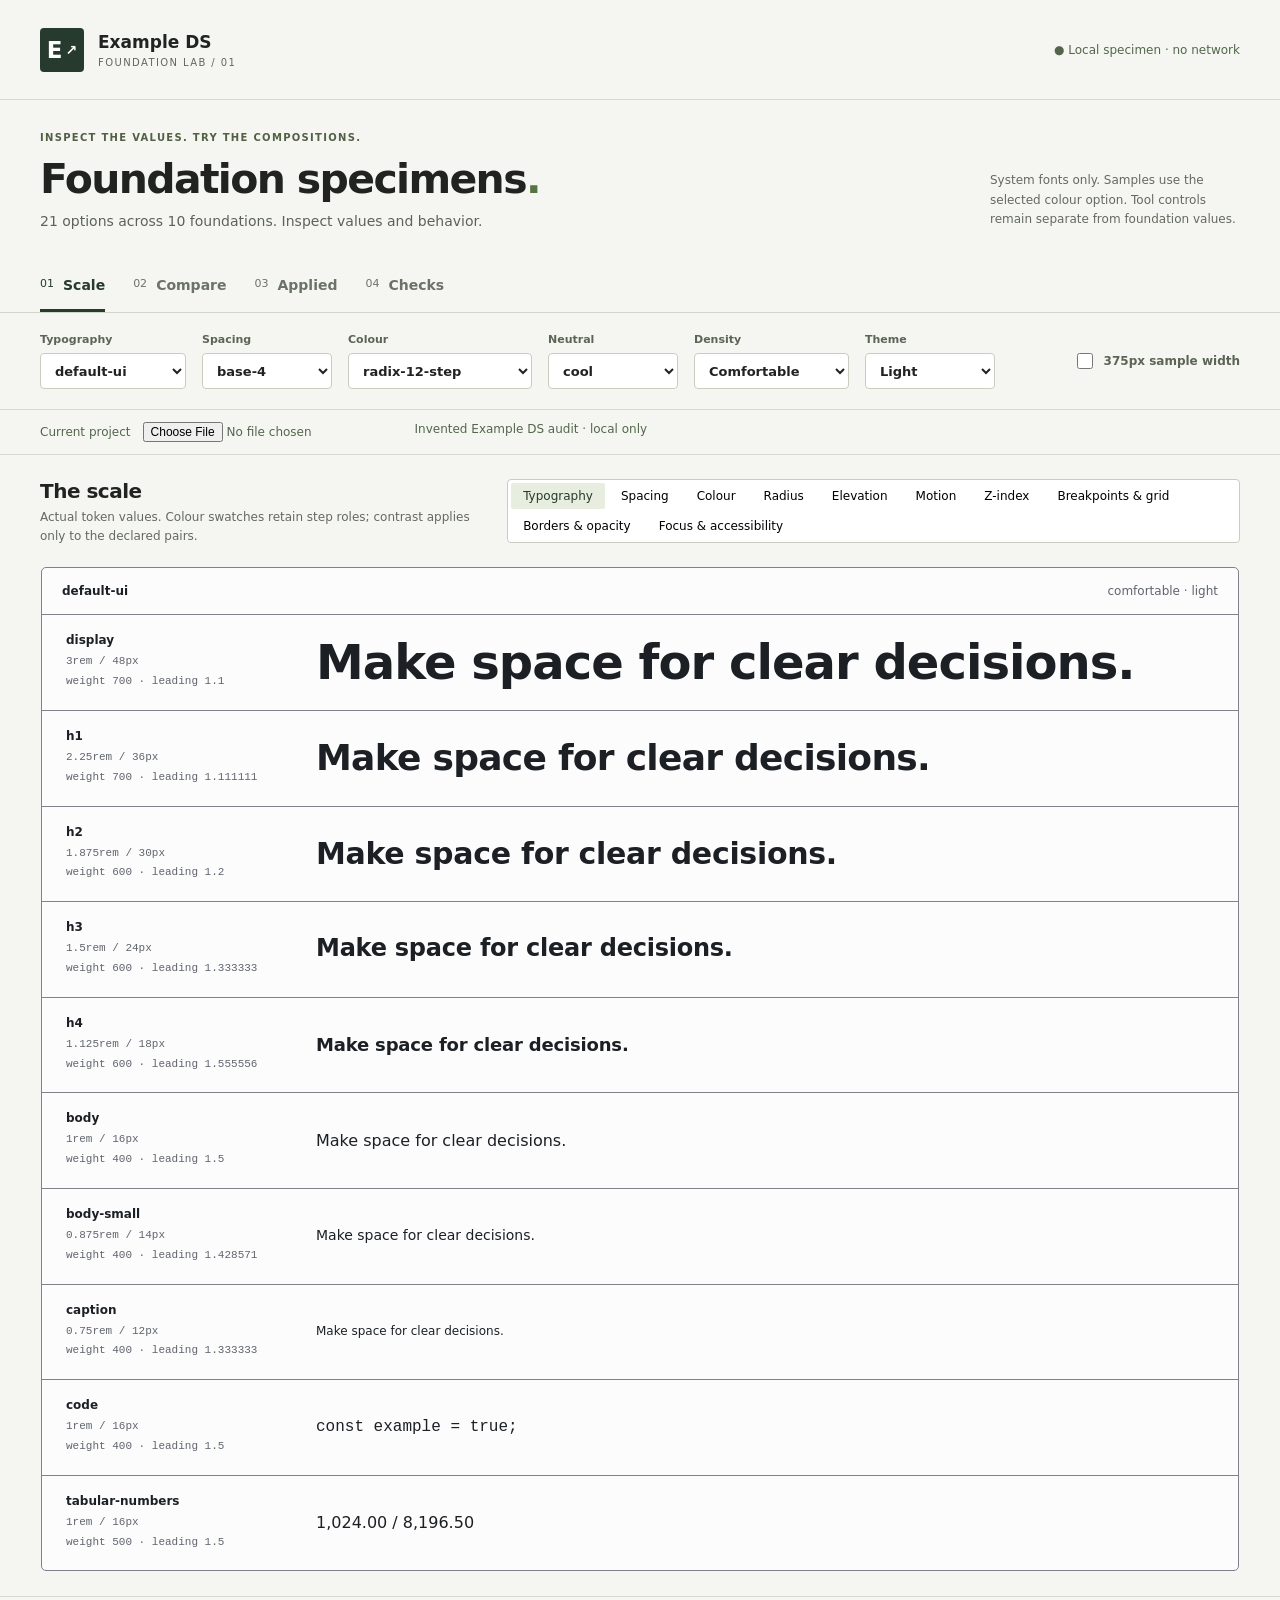
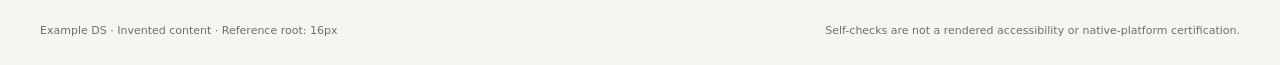
==== commit ddb47535: "feat: add remaining structural and interaction foundation options" ====
--- a/specimens/index.html
+++ b/specimens/index.html
@@ -5,14 +5,24 @@
 @media(max-width:800px){header,.intro,nav,.controls,main,footer{padding-inline:20px}.intro{display:block}.scope-note{max-width:100%;margin-top:16px}.compare{grid-template-columns:repeat(var(--cols),minmax(300px,1fr));width:max-content}.applied-grid{grid-template-columns:1fr}.scale-row{grid-template-columns:160px minmax(0,1fr)}footer{display:block}.offline{max-width:125px;line-height:1.5}.check-table th,.check-table td{padding:10px}.controls .width-toggle{margin-left:0}}@media(max-width:460px){header,.intro,nav,.controls,main,footer{padding-inline:14px}header{height:80px}nav{gap:19px}nav button{gap:5px}.controls{gap:10px}.controls label{min-width:calc(50% - 10px)}.scale-row{grid-template-columns:1fr;gap:10px}.space-row{grid-template-columns:120px 1fr;padding-inline:16px}.view-heading{flex-direction:column}.check-table{min-width:650px}.check-table-wrap{overflow:auto}.narrow .sample-wrap{max-width:100%}.intro{padding-block:24px}}@media print{header,.intro,nav,.controls,footer{display:none}main{padding:0}.sample{break-inside:avoid}.compare,.applied-grid{display:block}.sample{margin-bottom:20px}}
 .current-controls{max-width:1440px;margin:auto;padding:12px 40px;display:flex;flex-wrap:wrap;gap:12px;font:12px system-ui;border-bottom:1px solid #d5d9d2;color:#53664b}.current-controls label{display:flex;gap:12px;align-items:center}.current-controls input{max-width:220px}#current-error{color:#a12826}.compare{grid-template-columns:repeat(var(--cols),minmax(280px,1fr));min-width:calc(var(--cols)*296px)}.current-column{background:#edf1e7;border:1px solid #cad3c0;padding:18px;border-radius:4px;min-width:0}.current-column h3{margin:0;font-size:18px}.current-column p{font-size:12px;line-height:1.6}.current-value{display:flex;align-items:center;justify-content:space-between;gap:10px;padding:12px 0;border-bottom:1px solid #ced5c5;font-size:12px;overflow-wrap:anywhere}.current-value i{width:24px;height:24px;border:1px solid #999}.limit{margin-top:24px;color:#56614c}.swatches{display:grid;grid-template-columns:repeat(auto-fill,minmax(135px,1fr));padding:16px;gap:14px}.swatch{font:11px/1.5 system-ui;min-width:0}.swatch strong,.swatch code,.swatch small{display:block;overflow-wrap:anywhere}.swatch small{color:var(--muted)}.chip{height:54px;border:1px solid var(--edge);margin-bottom:8px}.pairs{padding:16px;font:12px/1.5 system-ui}.pairs summary{cursor:pointer;margin-bottom:12px}.pair{display:flex;gap:12px;justify-content:space-between;padding:7px 0;border-bottom:1px solid var(--edge);flex-wrap:wrap}.pair span{flex:1}.pair small{color:var(--muted)}@media(max-width:800px){.current-controls{padding-inline:20px}}@media(max-width:460px){.current-controls{padding-inline:14px}}
 .compare{width:100%}.current-controls label{flex-wrap:wrap;min-width:0}.current-controls input{max-width:100%}@media(max-width:460px){nav{gap:10px}nav button{gap:3px}nav button span{font-size:12px}}
+.on-fills{display:flex;flex-wrap:wrap;gap:12px;margin:16px 0 24px}.on-fills span{padding:10px 16px;border-radius:6px;font-weight:600}.swatch code{display:block;overflow-wrap:anywhere;font-size:11px}
+.switch{flex-wrap:wrap;gap:4px}.foundation-cards{display:flex;flex-wrap:wrap;gap:24px;padding:24px}.foundation-cards>div{padding:24px;background:var(--paper);border:1px solid var(--edge);flex:1 1 150px;min-width:0}.foundation-cards strong,.radius-card span{display:block}.elevation-cards{padding:40px}.elevation-cards small{overflow-wrap:anywhere}.foundation-values{padding:24px;display:grid;grid-template-columns:repeat(auto-fit,minmax(min(100%,260px),1fr));gap:16px}.foundation-values>div{border-top:1px solid var(--edge);padding-top:12px;min-width:0}.foundation-values code,.foundation-values strong,.foundation-values small{display:block;overflow-wrap:anywhere}.foundation-values small{color:var(--muted);margin-top:8px}.motion-demo,.focus-surfaces,.border-styles{padding:24px}.motion-demo label{display:flex;gap:8px;margin:16px 0}.motion-track{padding:24px 32px 24px 8px;margin-top:16px;background:var(--wash)}.motion-target{display:inline-block;padding:12px 24px;background:var(--accent);color:var(--on-accent)}
+@media(prefers-reduced-motion:no-preference){.motion-target{transition:transform var(--ds-motion-standard) var(--ds-motion-ease-enter)}.motion-target[data-active=true]{transform:translateX(var(--ds-motion-distance))}}
+.sample[data-reduced=true] .motion-target{transition:none;transform:none}
+@media(prefers-reduced-motion:reduce){.motion-target{transition:none;transform:none}}
+.stack-demo{position:relative;isolation:isolate;height:290px;margin:24px;overflow:hidden}.stack-demo>div{position:absolute;border:1px solid var(--edge);background:var(--wash);padding:8px 16px;width:220px;height:70px}.grid-control{display:block;padding:24px}.grid-control input{width:min(100%,400px);display:block}.grid-scroll{overflow-x:auto;max-width:100%;border:1px solid var(--edge)}.grid-stage{box-sizing:border-box;display:grid;gap:var(--ds-grid-gap);padding:var(--ds-grid-gutter);max-width:var(--ds-grid-max)}.grid-stage>div{border:1px solid var(--edge);padding:12px;min-width:0;background:var(--wash);overflow-wrap:anywhere}.border-styles{display:flex;gap:24px;flex-wrap:wrap}.border-styles>div{padding:12px;flex:1}.opacity-demo{position:relative;padding:40px;margin:24px;background:var(--paper)}.opacity-demo i{position:absolute;inset:0;background:#000;pointer-events:none}.focus-surfaces{display:grid;grid-template-columns:repeat(auto-fit,minmax(min(100%,260px),1fr));gap:24px}.focus-surface{padding:24px;overflow:visible}.sample .focus-example{background:inherit;color:inherit;border:1px solid currentColor;margin:12px 6px;min-width:var(--ds-focus-target-min);min-height:var(--ds-focus-target-min);height:auto;white-space:normal}.sample .focus-example:focus-visible{outline:var(--ds-focus-width) solid var(--ds-focus-ring);outline-offset:var(--ds-focus-offset)}.sample .focus-example.alternate:focus-visible{outline-color:var(--ds-focus-ring-alternate)}
+@media(forced-colors:active){.sample .focus-example:focus-visible{outline:2px solid Highlight;outline-offset:2px}}
+[hidden]{display:none!important}
+.grid-stage{width:100%;margin-inline:auto}.sample[data-foundation-option]:not([data-foundation-option=""])>p{margin:20px 24px}
 </style></head>
 <body><a class="skip" href="#view">Skip to specimens</a>
 <header><div class="brand"><span class="mark" aria-hidden="true">E<span>↗</span></span><div><strong>Example DS</strong><span class="kicker">FOUNDATION LAB / 01</span></div></div><span class="offline">● Local specimen · no network</span></header>
-<section class="intro"><div><p class="eyebrow">INSPECT THE VALUES. TRY THE COMPOSITIONS.</p><h1>Foundation specimens<span class="dot">.</span></h1><p>Nine options. The same content. A place to see what changes.</p></div><div class="scope-note">System fonts only. Samples use the selected colour option. Tool controls remain separate from foundation values.</div></section>
+<section class="intro"><div><p class="eyebrow">INSPECT THE VALUES. TRY THE COMPOSITIONS.</p><h1>Foundation specimens<span class="dot">.</span></h1><p>21 options across 10 foundations. Inspect values and behavior.</p></div><div class="scope-note">System fonts only. Samples use the selected colour option. Tool controls remain separate from foundation values.</div></section>
 <nav aria-label="Specimen views"><button data-view="scale" aria-pressed="true">01 <span>Scale</span></button><button data-view="compare" aria-pressed="false">02 <span>Compare</span></button><button data-view="applied" aria-pressed="false">03 <span>Applied</span></button><button data-view="checks" aria-pressed="false">04 <span>Checks</span></button></nav>
 <section class="controls" aria-label="Specimen controls">
 <label>Typography<select id="type"></select></label><label>Spacing<select id="space"></select></label>
 <label>Colour<select id="color"></select></label><label>Neutral<select id="neutral"><option>cool</option><option>warm</option><option>pure</option></select></label>
+<label id="extra-option-label" hidden>Foundation option<select id="extra-option"></select></label>
 <label>Density<select id="density"><option value="comfortable">Comfortable</option><option value="compact">Compact</option></select></label>
 <label>Theme<select id="theme"><option value="light">Light</option><option value="dark">Dark</option></select></label>
 <label class="width-toggle"><input id="narrow" type="checkbox"> 375px sample width</label>
@@ -52,7 +62,33 @@
   return {groups:result,source:hasValues?'extracted CSS use sites':'reported literal use sites (legacy report)',coverage:report.coverage?.complete===true?'Audit reports complete supported coverage':'Audit coverage is incomplete or unspecified',limits:hasValues?'Full ordinary-CSS extraction inventory before exceptions and severity filters. Font-size excludes other typography properties. Values are source spellings, including references and unsupported expressions, not computed styles or token declarations.': 'Reported CSS literal use sites only. Font-size excludes other typography properties. References, declarations and filtered/suppressed findings cannot be reconstructed from this JSON; zero reported values is not proof of none in the project.'};
 }
 
-const OPTIONS = [{"format":"ds-kit-option-v1","foundation":"color","option":"functional-roles","kind":"semantic","sources":{"radix":{"licence":"MIT","revision":"dbdb85470547c7d34b9001f48fddb08ded335979","url":"https://github.com/radix-ui/colors/tree/dbdb85470547c7d34b9001f48fddb08ded335979/src"},"tailwind":{"licence":"MIT","revision":"fa81d697fe572a10ac150d18964a093a7a874081","url":"https://github.com/tailwindlabs/tailwindcss/blob/fa81d697fe572a10ac150d18964a093a7a874081/packages/tailwindcss/theme.css"},"independent":{"licence":"Original kit material","derivation":"Original role assignments and opaque sRGB black/white endpoints."},"primer":{"licence":"MIT","revision":"f48bc063f7bc0fb3e447386a8c259650ce46dea8","url":"https://github.com/primer/primitives/blob/f48bc063f7bc0fb3e447386a8c259650ce46dea8/src/tokens/functional/color/fgColor.json5","use":"Role-separation influence only; no Primer values or prose copied."}},"tokens":{"--ds-color-functional-roles-cool-light-fg-default-neutral":{"step":12,"value":"#1c2024","source":"radix","sourceValue":"#1c2024","sourceToken":"slate12","sourcePath":"src/light.ts","derivation":"Pinned opaque sRGB value unchanged.","type":"color","role":"fg-default / neutral"},"--ds-color-functional-roles-cool-light-fg-muted-neutral":{"step":11,"value":"#60646c","source":"radix","sourceValue":"#60646c","sourceToken":"slate11","sourcePath":"src/light.ts","derivation":"Pinned opaque sRGB value unchanged.","type":"color","role":"fg-muted / neutral"},"--ds-color-functional-roles-cool-light-fg-emphasis-neutral":{"value":"#000000","source":"independent","derivation":"Opaque sRGB endpoint.","type":"color","role":"fg-emphasis / neutral"},"--ds-color-functional-roles-cool-light-bg-default-neutral":{"step":2,"value":"#f9f9fb","source":"radix","sourceValue":"#f9f9fb","sourceToken":"slate2","sourcePath":"src/light.ts","derivation":"Pinned opaque sRGB value unchanged.","type":"color","role":"bg-default / neutral"},"--ds-color-functional-roles-cool-light-bg-muted-neutral":{"step":3,"value":"#f0f0f3","source":"radix","sourceValue":"#f0f0f3","sourceToken":"slate3","sourcePath":"src/light.ts","derivation":"Pinned opaque sRGB value unchanged.","type":"color","role":"bg-muted / neutral"},"--ds-color-functional-roles-cool-light-bg-emphasis-neutral":{"step":9,"value":"#8b8d98","source":"radix","sourceValue":"#8b8d98","sourceToken":"slate9","sourcePath":"src/light.ts","derivation":"Pinned opaque sRGB value unchanged.","type":"color","role":"bg-emphasis / neutral"},"--ds-color-functional-roles-cool-light-border-default-neutral":{"step":10,"value":"#80838d","source":"radix","sourceValue":"#80838d","sourceToken":"slate10","sourcePath":"src/light.ts","derivation":"Pinned opaque sRGB value unchanged.","type":"color","role":"border-default / neutral"},"--ds-color-functional-roles-cool-light-border-muted-neutral":{"step":10,"value":"#80838d","source":"radix","sourceValue":"#80838d","sourceToken":"slate10","sourcePath":"src/light.ts","derivation":"Pinned opaque sRGB value unchanged.","type":"color","role":"border-muted / neutral"},"--ds-color-functional-roles-cool-light-border-emphasis-neutral":{"step":10,"value":"#80838d","source":"radix","sourceValue":"#80838d","sourceToken":"slate10","sourcePath":"src/light.ts","derivation":"Pinned opaque sRGB value unchanged.","type":"color","role":"border-emphasis / neutral"},"--ds-color-functional-roles-cool-light-fg-default-accent":{"step":12,"value":"#113264","source":"radix","sourceValue":"#113264","sourceToken":"blue12","sourcePath":"src/light.ts","derivation":"Pinned opaque sRGB value unchanged.","type":"color","role":"fg-default / accent"},"--ds-color-functional-roles-cool-light-fg-muted-accent":{"step":12,"value":"#113264","source":"radix","sourceValue":"#113264","sourceToken":"blue12","sourcePath":"src/light.ts","derivation":"Pinned opaque sRGB value unchanged.","type":"color","role":"fg-muted / accent"},"--ds-color-functional-roles-cool-light-fg-emphasis-accent":{"value":"#000000","source":"independent","derivation":"Opaque sRGB endpoint.","type":"color","role":"fg-emphasis / accent"},"--ds-color-functional-roles-cool-light-bg-default-accent":{"step":2,"value":"#f4faff","source":"radix","sourceValue":"#f4faff","sourceToken":"blue2","sourcePath":"src/light.ts","derivation":"Pinned opaque sRGB value unchanged.","type":"color","role":"bg-default / accent"},"--ds-color-functional-roles-cool-light-bg-muted-accent":{"step":3,"value":"#e6f4fe","source":"radix","sourceValue":"#e6f4fe","sourceToken":"blue3","sourcePath":"src/light.ts","derivation":"Pinned opaque sRGB value unchanged.","type":"color","role":"bg-muted / accent"},"--ds-color-functional-roles-cool-light-bg-emphasis-accent":{"step":9,"value":"#0090ff","source":"radix","sourceValue":"#0090ff","sourceToken":"blue9","sourcePath":"src/light.ts","derivation":"Pinned opaque sRGB value unchanged.","type":"color","role":"bg-emphasis / accent"},"--ds-color-functional-roles-cool-light-border-default-accent":{"step":10,"value":"#0588f0","source":"radix","sourceValue":"#0588f0","sourceToken":"blue10","sourcePath":"src/light.ts","derivation":"Pinned opaque sRGB value unchanged.","type":"color","role":"border-default / accent"},"--ds-color-functional-roles-cool-light-border-muted-accent":{"step":10,"value":"#0588f0","source":"radix","sourceValue":"#0588f0","sourceToken":"blue10","sourcePath":"src/light.ts","derivation":"Pinned opaque sRGB value unchanged.","type":"color","role":"border-muted / accent"},"--ds-color-functional-roles-cool-light-border-emphasis-accent":{"step":10,"value":"#0588f0","source":"radix","sourceValue":"#0588f0","sourceToken":"blue10","sourcePath":"src/light.ts","derivation":"Pinned opaque sRGB value unchanged.","type":"color","role":"border-emphasis / accent"},"--ds-color-functional-roles-cool-light-fg-default-success":{"step":12,"value":"#193b2d","source":"radix","sourceValue":"#193b2d","sourceToken":"green12","sourcePath":"src/light.ts","derivation":"Pinned opaque sRGB value unchanged.","type":"color","role":"fg-default / success"},"--ds-color-functional-roles-cool-light-fg-muted-success":{"step":12,"value":"#193b2d","source":"radix","sourceValue":"#193b2d","sourceToken":"green12","sourcePath":"src/light.ts","derivation":"Pinned opaque sRGB value unchanged.","type":"color","role":"fg-muted / success"},"--ds-color-functional-roles-cool-light-fg-emphasis-success":{"value":"#000000","source":"independent","derivation":"Opaque sRGB endpoint.","type":"color","role":"fg-emphasis / success"},"--ds-color-functional-roles-cool-light-bg-default-success":{"step":2,"value":"#f4fbf6","source":"radix","sourceValue":"#f4fbf6","sourceToken":"green2","sourcePath":"src/light.ts","derivation":"Pinned opaque sRGB value unchanged.","type":"color","role":"bg-default / success"},"--ds-color-functional-roles-cool-light-bg-muted-success":{"step":3,"value":"#e6f6eb","source":"radix","sourceValue":"#e6f6eb","sourceToken":"green3","sourcePath":"src/light.ts","derivation":"Pinned opaque sRGB value unchanged.","type":"color","role":"bg-muted / success"},"--ds-color-functional-roles-cool-light-bg-emphasis-success":{"step":9,"value":"#30a46c","source":"radix","sourceValue":"#30a46c","sourceToken":"green9","sourcePath":"src/light.ts","derivation":"Pinned opaque sRGB value unchanged.","type":"color","role":"bg-emphasis / success"},"--ds-color-functional-roles-cool-light-border-default-success":{"step":10,"value":"#2b9a66","source":"radix","sourceValue":"#2b9a66","sourceToken":"green10","sourcePath":"src/light.ts","derivation":"Pinned opaque sRGB value unchanged.","type":"color","role":"border-default / success"},"--ds-color-functional-roles-cool-light-border-muted-success":{"step":10,"value":"#2b9a66","source":"radix","sourceValue":"#2b9a66","sourceToken":"green10","sourcePath":"src/light.ts","derivation":"Pinned opaque sRGB value unchanged.","type":"color","role":"border-muted / success"},"--ds-color-functional-roles-cool-light-border-emphasis-success":{"step":10,"value":"#2b9a66","source":"radix","sourceValue":"#2b9a66","sourceToken":"green10","sourcePath":"src/light.ts","derivation":"Pinned opaque sRGB value unchanged.","type":"color","role":"border-emphasis / success"},"--ds-color-functional-roles-cool-light-fg-default-attention":{"step":12,"value":"#4f3422","source":"radix","sourceValue":"#4f3422","sourceToken":"amber12","sourcePath":"src/light.ts","derivation":"Pinned opaque sRGB value unchanged.","type":"color","role":"fg-default / attention"},"--ds-color-functional-roles-cool-light-fg-muted-attention":{"step":12,"value":"#4f3422","source":"radix","sourceValue":"#4f3422","sourceToken":"amber12","sourcePath":"src/light.ts","derivation":"Pinned opaque sRGB value unchanged.","type":"color","role":"fg-muted / attention"},"--ds-color-functional-roles-cool-light-fg-emphasis-attention":{"value":"#000000","source":"independent","derivation":"Opaque sRGB endpoint.","type":"color","role":"fg-emphasis / attention"},"--ds-color-functional-roles-cool-light-bg-default-attention":{"step":2,"value":"#fefbe9","source":"radix","sourceValue":"#fefbe9","sourceToken":"amber2","sourcePath":"src/light.ts","derivation":"Pinned opaque sRGB value unchanged.","type":"color","role":"bg-default / attention"},"--ds-color-functional-roles-cool-light-bg-muted-attention":{"step":3,"value":"#fff7c2","source":"radix","sourceValue":"#fff7c2","sourceToken":"amber3","sourcePath":"src/light.ts","derivation":"Pinned opaque sRGB value unchanged.","type":"color","role":"bg-muted / attention"},"--ds-color-functional-roles-cool-light-bg-emphasis-attention":{"step":9,"value":"#ffc53d","source":"radix","sourceValue":"#ffc53d","sourceToken":"amber9","sourcePath":"src/light.ts","derivation":"Pinned opaque sRGB value unchanged.","type":"color","role":"bg-emphasis / attention"},"--ds-color-functional-roles-cool-light-border-default-attention":{"step":11,"value":"#ab6400","source":"radix","sourceValue":"#ab6400","sourceToken":"amber11","sourcePath":"src/light.ts","derivation":"Pinned opaque sRGB value unchanged.","type":"color","role":"border-default / attention"},"--ds-color-functional-roles-cool-light-border-muted-attention":{"step":11,"value":"#ab6400","source":"radix","sourceValue":"#ab6400","sourceToken":"amber11","sourcePath":"src/light.ts","derivation":"Pinned opaque sRGB value unchanged.","type":"color","role":"border-muted / attention"},"--ds-color-functional-roles-cool-light-border-emphasis-attention":{"step":11,"value":"#ab6400","source":"radix","sourceValue":"#ab6400","sourceToken":"amber11","sourcePath":"src/light.ts","derivation":"Pinned opaque sRGB value unchanged.","type":"color","role":"border-emphasis / attention"},"--ds-color-functional-roles-cool-light-fg-default-danger":{"step":12,"value":"#641723","source":"radix","sourceValue":"#641723","sourceToken":"red12","sourcePath":"src/light.ts","derivation":"Pinned opaque sRGB value unchanged.","type":"color","role":"fg-default / danger"},"--ds-color-functional-roles-cool-light-fg-muted-danger":{"step":11,"value":"#ce2c31","source":"radix","sourceValue":"#ce2c31","sourceToken":"red11","sourcePath":"src/light.ts","derivation":"Pinned opaque sRGB value unchanged.","type":"color","role":"fg-muted / danger"},"--ds-color-functional-roles-cool-light-fg-emphasis-danger":{"value":"#000000","source":"independent","derivation":"Opaque sRGB endpoint.","type":"color","role":"fg-emphasis / danger"},"--ds-color-functional-roles-cool-light-bg-default-danger":{"step":2,"value":"#fff7f7","source":"radix","sourceValue":"#fff7f7","sourceToken":"red2","sourcePath":"src/light.ts","derivation":"Pinned opaque sRGB value unchanged.","type":"color","role":"bg-default / danger"},"--ds-color-functional-roles-cool-light-bg-muted-danger":{"step":3,"value":"#feebec","source":"radix","sourceValue":"#feebec","sourceToken":"red3","sourcePath":"src/light.ts","derivation":"Pinned opaque sRGB value unchanged.","type":"color","role":"bg-muted / danger"},"--ds-color-functional-roles-cool-light-bg-emphasis-danger":{"step":9,"value":"#e5484d","source":"radix","sourceValue":"#e5484d","sourceToken":"red9","sourcePath":"src/light.ts","derivation":"Pinned opaque sRGB value unchanged.","type":"color","role":"bg-emphasis / danger"},"--ds-color-functional-roles-cool-light-border-default-danger":{"step":9,"value":"#e5484d","source":"radix","sourceValue":"#e5484d","sourceToken":"red9","sourcePath":"src/light.ts","derivation":"Pinned opaque sRGB value unchanged.","type":"color","role":"border-default / danger"},"--ds-color-functional-roles-cool-light-border-muted-danger":{"step":9,"value":"#e5484d","source":"radix","sourceValue":"#e5484d","sourceToken":"red9","sourcePath":"src/light.ts","derivation":"Pinned opaque sRGB value unchanged.","type":"color","role":"border-muted / danger"},"--ds-color-functional-roles-cool-light-border-emphasis-danger":{"step":9,"value":"#e5484d","source":"radix","sourceValue":"#e5484d","sourceToken":"red9","sourcePath":"src/light.ts","derivation":"Pinned opaque sRGB value unchanged.","type":"color","role":"border-emphasis / danger"},"--ds-color-functional-roles-cool-light-surface-default":{"step":1,"value":"#fcfcfd","source":"radix","sourceValue":"#fcfcfd","sourceToken":"slate1","sourcePath":"src/light.ts","derivation":"Pinned opaque sRGB value unchanged.","type":"color","role":"Example surface-default"},"--ds-color-functional-roles-cool-light-text-default":{"step":12,"value":"#1c2024","source":"radix","sourceValue":"#1c2024","sourceToken":"slate12","sourcePath":"src/light.ts","derivation":"Pinned opaque sRGB value unchanged.","type":"color","role":"Example text-default"},"--ds-color-functional-roles-cool-light-text-muted":{"step":11,"value":"#60646c","source":"radix","sourceValue":"#60646c","sourceToken":"slate11","sourcePath":"src/light.ts","derivation":"Pinned opaque sRGB value unchanged.","type":"color","role":"Example text-muted"},"--ds-color-functional-roles-cool-light-border-control":{"step":10,"value":"#80838d","source":"radix","sourceValue":"#80838d","sourceToken":"slate10","sourcePath":"src/light.ts","derivation":"Pinned opaque sRGB value unchanged.","type":"color","role":"Example border-control"},"--ds-color-functional-roles-cool-light-surface-muted":{"step":3,"value":"#f0f0f3","source":"radix","sourceValue":"#f0f0f3","sourceToken":"slate3","sourcePath":"src/light.ts","derivation":"Pinned opaque sRGB value unchanged.","type":"color","role":"Example surface-muted"},"--ds-color-functional-roles-cool-light-brand-fill":{"step":9,"value":"#0090ff","source":"radix","sourceValue":"#0090ff","sourceToken":"blue9","sourcePath":"src/light.ts","derivation":"Pinned opaque sRGB value unchanged.","type":"color","role":"Example brand-fill"},"--ds-color-functional-roles-cool-light-brand-on-fill":{"value":"#000000","source":"independent","derivation":"Opaque sRGB endpoint.","type":"color","role":"Example brand-on-fill"},"--ds-color-functional-roles-cool-light-status-danger":{"step":12,"value":"#641723","source":"radix","sourceValue":"#641723","sourceToken":"red12","sourcePath":"src/light.ts","derivation":"Pinned opaque sRGB value unchanged.","type":"color","role":"Example status-danger"},"--ds-color-functional-roles-cool-light-status-success":{"step":12,"value":"#193b2d","source":"radix","sourceValue":"#193b2d","sourceToken":"green12","sourcePath":"src/light.ts","derivation":"Pinned opaque sRGB value unchanged.","type":"color","role":"Example status-success"},"--ds-color-functional-roles-cool-light-status-attention":{"step":12,"value":"#4f3422","source":"radix","sourceValue":"#4f3422","sourceToken":"amber12","sourcePath":"src/light.ts","derivation":"Pinned opaque sRGB value unchanged.","type":"color","role":"Example status-attention"},"--ds-color-functional-roles-cool-dark-fg-default-neutral":{"step":12,"value":"#edeef0","source":"radix","sourceValue":"#edeef0","sourceToken":"slate12","sourcePath":"src/dark.ts","derivation":"Pinned opaque sRGB value unchanged.","type":"color","role":"fg-default / neutral"},"--ds-color-functional-roles-cool-dark-fg-muted-neutral":{"step":11,"value":"#b0b4ba","source":"radix","sourceValue":"#b0b4ba","sourceToken":"slate11","sourcePath":"src/dark.ts","derivation":"Pinned opaque sRGB value unchanged.","type":"color","role":"fg-muted / neutral"},"--ds-color-functional-roles-cool-dark-fg-emphasis-neutral":{"value":"#ffffff","source":"independent","derivation":"Opaque sRGB endpoint.","type":"color","role":"fg-emphasis / neutral"},"--ds-color-functional-roles-cool-dark-bg-default-neutral":{"step":2,"value":"#18191b","source":"radix","sourceValue":"#18191b","sourceToken":"slate2","sourcePath":"src/dark.ts","derivation":"Pinned opaque sRGB value unchanged.","type":"color","role":"bg-default / neutral"},"--ds-color-functional-roles-cool-dark-bg-muted-neutral":{"step":3,"value":"#212225","source":"radix","sourceValue":"#212225","sourceToken":"slate3","sourcePath":"src/dark.ts","derivation":"Pinned opaque sRGB value unchanged.","type":"color","role":"bg-muted / neutral"},"--ds-color-functional-roles-cool-dark-bg-emphasis-neutral":{"step":9,"value":"#696e77","source":"radix","sourceValue":"#696e77","sourceToken":"slate9","sourcePath":"src/dark.ts","derivation":"Pinned opaque sRGB value unchanged.","type":"color","role":"bg-emphasis / neutral"},"--ds-color-functional-roles-cool-dark-border-default-neutral":{"step":9,"value":"#696e77","source":"radix","sourceValue":"#696e77","sourceToken":"slate9","sourcePath":"src/dark.ts","derivation":"Pinned opaque sRGB value unchanged.","type":"color","role":"border-default / neutral"},"--ds-color-functional-roles-cool-dark-border-muted-neutral":{"step":9,"value":"#696e77","source":"radix","sourceValue":"#696e77","sourceToken":"slate9","sourcePath":"src/dark.ts","derivation":"Pinned opaque sRGB value unchanged.","type":"color","role":"border-muted / neutral"},"--ds-color-functional-roles-cool-dark-border-emphasis-neutral":{"step":9,"value":"#696e77","source":"radix","sourceValue":"#696e77","sourceToken":"slate9","sourcePath":"src/dark.ts","derivation":"Pinned opaque sRGB value unchanged.","type":"color","role":"border-emphasis / neutral"},"--ds-color-functional-roles-cool-dark-fg-default-accent":{"step":12,"value":"#c2e6ff","source":"radix","sourceValue":"#c2e6ff","sourceToken":"blue12","sourcePath":"src/dark.ts","derivation":"Pinned opaque sRGB value unchanged.","type":"color","role":"fg-default / accent"},"--ds-color-functional-roles-cool-dark-fg-muted-accent":{"step":11,"value":"#70b8ff","source":"radix","sourceValue":"#70b8ff","sourceToken":"blue11","sourcePath":"src/dark.ts","derivation":"Pinned opaque sRGB value unchanged.","type":"color","role":"fg-muted / accent"},"--ds-color-functional-roles-cool-dark-fg-emphasis-accent":{"value":"#000000","source":"independent","derivation":"Opaque sRGB endpoint.","type":"color","role":"fg-emphasis / accent"},"--ds-color-functional-roles-cool-dark-bg-default-accent":{"step":2,"value":"#111927","source":"radix","sourceValue":"#111927","sourceToken":"blue2","sourcePath":"src/dark.ts","derivation":"Pinned opaque sRGB value unchanged.","type":"color","role":"bg-default / accent"},"--ds-color-functional-roles-cool-dark-bg-muted-accent":{"step":3,"value":"#0d2847","source":"radix","sourceValue":"#0d2847","sourceToken":"blue3","sourcePath":"src/dark.ts","derivation":"Pinned opaque sRGB value unchanged.","type":"color","role":"bg-muted / accent"},"--ds-color-functional-roles-cool-dark-bg-emphasis-accent":{"step":9,"value":"#0090ff","source":"radix","sourceValue":"#0090ff","sourceToken":"blue9","sourcePath":"src/dark.ts","derivation":"Pinned opaque sRGB value unchanged.","type":"color","role":"bg-emphasis / accent"},"--ds-color-functional-roles-cool-dark-border-default-accent":{"step":9,"value":"#0090ff","source":"radix","sourceValue":"#0090ff","sourceToken":"blue9","sourcePath":"src/dark.ts","derivation":"Pinned opaque sRGB value unchanged.","type":"color","role":"border-default / accent"},"--ds-color-functional-roles-cool-dark-border-muted-accent":{"step":9,"value":"#0090ff","source":"radix","sourceValue":"#0090ff","sourceToken":"blue9","sourcePath":"src/dark.ts","derivation":"Pinned opaque sRGB value unchanged.","type":"color","role":"border-muted / accent"},"--ds-color-functional-roles-cool-dark-border-emphasis-accent":{"step":9,"value":"#0090ff","source":"radix","sourceValue":"#0090ff","sourceToken":"blue9","sourcePath":"src/dark.ts","derivation":"Pinned opaque sRGB value unchanged.","type":"color","role":"border-emphasis / accent"},"--ds-color-functional-roles-cool-dark-fg-default-success":{"step":12,"value":"#b1f1cb","source":"radix","sourceValue":"#b1f1cb","sourceToken":"green12","sourcePath":"src/dark.ts","derivation":"Pinned opaque sRGB value unchanged.","type":"color","role":"fg-default / success"},"--ds-color-functional-roles-cool-dark-fg-muted-success":{"step":11,"value":"#3dd68c","source":"radix","sourceValue":"#3dd68c","sourceToken":"green11","sourcePath":"src/dark.ts","derivation":"Pinned opaque sRGB value unchanged.","type":"color","role":"fg-muted / success"},"--ds-color-functional-roles-cool-dark-fg-emphasis-success":{"value":"#000000","source":"independent","derivation":"Opaque sRGB endpoint.","type":"color","role":"fg-emphasis / success"},"--ds-color-functional-roles-cool-dark-bg-default-success":{"step":2,"value":"#121b17","source":"radix","sourceValue":"#121b17","sourceToken":"green2","sourcePath":"src/dark.ts","derivation":"Pinned opaque sRGB value unchanged.","type":"color","role":"bg-default / success"},"--ds-color-functional-roles-cool-dark-bg-muted-success":{"step":3,"value":"#132d21","source":"radix","sourceValue":"#132d21","sourceToken":"green3","sourcePath":"src/dark.ts","derivation":"Pinned opaque sRGB value unchanged.","type":"color","role":"bg-muted / success"},"--ds-color-functional-roles-cool-dark-bg-emphasis-success":{"step":9,"value":"#30a46c","source":"radix","sourceValue":"#30a46c","sourceToken":"green9","sourcePath":"src/dark.ts","derivation":"Pinned opaque sRGB value unchanged.","type":"color","role":"bg-emphasis / success"},"--ds-color-functional-roles-cool-dark-border-default-success":{"step":9,"value":"#30a46c","source":"radix","sourceValue":"#30a46c","sourceToken":"green9","sourcePath":"src/dark.ts","derivation":"Pinned opaque sRGB value unchanged.","type":"color","role":"border-default / success"},"--ds-color-functional-roles-cool-dark-border-muted-success":{"step":9,"value":"#30a46c","source":"radix","sourceValue":"#30a46c","sourceToken":"green9","sourcePath":"src/dark.ts","derivation":"Pinned opaque sRGB value unchanged.","type":"color","role":"border-muted / success"},"--ds-color-functional-roles-cool-dark-border-emphasis-success":{"step":9,"value":"#30a46c","source":"radix","sourceValue":"#30a46c","sourceToken":"green9","sourcePath":"src/dark.ts","derivation":"Pinned opaque sRGB value unchanged.","type":"color","role":"border-emphasis / success"},"--ds-color-functional-roles-cool-dark-fg-default-attention":{"step":12,"value":"#ffe7b3","source":"radix","sourceValue":"#ffe7b3","sourceToken":"amber12","sourcePath":"src/dark.ts","derivation":"Pinned opaque sRGB value unchanged.","type":"color","role":"fg-default / attention"},"--ds-color-functional-roles-cool-dark-fg-muted-attention":{"step":11,"value":"#ffca16","source":"radix","sourceValue":"#ffca16","sourceToken":"amber11","sourcePath":"src/dark.ts","derivation":"Pinned opaque sRGB value unchanged.","type":"color","role":"fg-muted / attention"},"--ds-color-functional-roles-cool-dark-fg-emphasis-attention":{"value":"#000000","source":"independent","derivation":"Opaque sRGB endpoint.","type":"color","role":"fg-emphasis / attention"},"--ds-color-functional-roles-cool-dark-bg-default-attention":{"step":2,"value":"#1d180f","source":"radix","sourceValue":"#1d180f","sourceToken":"amber2","sourcePath":"src/dark.ts","derivation":"Pinned opaque sRGB value unchanged.","type":"color","role":"bg-default / attention"},"--ds-color-functional-roles-cool-dark-bg-muted-attention":{"step":3,"value":"#302008","source":"radix","sourceValue":"#302008","sourceToken":"amber3","sourcePath":"src/dark.ts","derivation":"Pinned opaque sRGB value unchanged.","type":"color","role":"bg-muted / attention"},"--ds-color-functional-roles-cool-dark-bg-emphasis-attention":{"step":9,"value":"#ffc53d","source":"radix","sourceValue":"#ffc53d","sourceToken":"amber9","sourcePath":"src/dark.ts","derivation":"Pinned opaque sRGB value unchanged.","type":"color","role":"bg-emphasis / attention"},"--ds-color-functional-roles-cool-dark-border-default-attention":{"step":8,"value":"#8f6424","source":"radix","sourceValue":"#8f6424","sourceToken":"amber8","sourcePath":"src/dark.ts","derivation":"Pinned opaque sRGB value unchanged.","type":"color","role":"border-default / attention"},"--ds-color-functional-roles-cool-dark-border-muted-attention":{"step":8,"value":"#8f6424","source":"radix","sourceValue":"#8f6424","sourceToken":"amber8","sourcePath":"src/dark.ts","derivation":"Pinned opaque sRGB value unchanged.","type":"color","role":"border-muted / attention"},"--ds-color-functional-roles-cool-dark-border-emphasis-attention":{"step":8,"value":"#8f6424","source":"radix","sourceValue":"#8f6424","sourceToken":"amber8","sourcePath":"src/dark.ts","derivation":"Pinned opaque sRGB value unchanged.","type":"color","role":"border-emphasis / attention"},"--ds-color-functional-roles-cool-dark-fg-default-danger":{"step":12,"value":"#ffd1d9","source":"radix","sourceValue":"#ffd1d9","sourceToken":"red12","sourcePath":"src/dark.ts","derivation":"Pinned opaque sRGB value unchanged.","type":"color","role":"fg-default / danger"},"--ds-color-functional-roles-cool-dark-fg-muted-danger":{"step":11,"value":"#ff9592","source":"radix","sourceValue":"#ff9592","sourceToken":"red11","sourcePath":"src/dark.ts","derivation":"Pinned opaque sRGB value unchanged.","type":"color","role":"fg-muted / danger"},"--ds-color-functional-roles-cool-dark-fg-emphasis-danger":{"value":"#000000","source":"independent","derivation":"Opaque sRGB endpoint.","type":"color","role":"fg-emphasis / danger"},"--ds-color-functional-roles-cool-dark-bg-default-danger":{"step":2,"value":"#201314","source":"radix","sourceValue":"#201314","sourceToken":"red2","sourcePath":"src/dark.ts","derivation":"Pinned opaque sRGB value unchanged.","type":"color","role":"bg-default / danger"},"--ds-color-functional-roles-cool-dark-bg-muted-danger":{"step":3,"value":"#3b1219","source":"radix","sourceValue":"#3b1219","sourceToken":"red3","sourcePath":"src/dark.ts","derivation":"Pinned opaque sRGB value unchanged.","type":"color","role":"bg-muted / danger"},"--ds-color-functional-roles-cool-dark-bg-emphasis-danger":{"step":9,"value":"#e5484d","source":"radix","sourceValue":"#e5484d","sourceToken":"red9","sourcePath":"src/dark.ts","derivation":"Pinned opaque sRGB value unchanged.","type":"color","role":"bg-emphasis / danger"},"--ds-color-functional-roles-cool-dark-border-default-danger":{"step":8,"value":"#b54548","source":"radix","sourceValue":"#b54548","sourceToken":"red8","sourcePath":"src/dark.ts","derivation":"Pinned opaque sRGB value unchanged.","type":"color","role":"border-default / danger"},"--ds-color-functional-roles-cool-dark-border-muted-danger":{"step":8,"value":"#b54548","source":"radix","sourceValue":"#b54548","sourceToken":"red8","sourcePath":"src/dark.ts","derivation":"Pinned opaque sRGB value unchanged.","type":"color","role":"border-muted / danger"},"--ds-color-functional-roles-cool-dark-border-emphasis-danger":{"step":8,"value":"#b54548","source":"radix","sourceValue":"#b54548","sourceToken":"red8","sourcePath":"src/dark.ts","derivation":"Pinned opaque sRGB value unchanged.","type":"color","role":"border-emphasis / danger"},"--ds-color-functional-roles-cool-dark-surface-default":{"step":1,"value":"#111113","source":"radix","sourceValue":"#111113","sourceToken":"slate1","sourcePath":"src/dark.ts","derivation":"Pinned opaque sRGB value unchanged.","type":"color","role":"Example surface-default"},"--ds-color-functional-roles-cool-dark-text-default":{"step":12,"value":"#edeef0","source":"radix","sourceValue":"#edeef0","sourceToken":"slate12","sourcePath":"src/dark.ts","derivation":"Pinned opaque sRGB value unchanged.","type":"color","role":"Example text-default"},"--ds-color-functional-roles-cool-dark-text-muted":{"step":11,"value":"#b0b4ba","source":"radix","sourceValue":"#b0b4ba","sourceToken":"slate11","sourcePath":"src/dark.ts","derivation":"Pinned opaque sRGB value unchanged.","type":"color","role":"Example text-muted"},"--ds-color-functional-roles-cool-dark-border-control":{"step":9,"value":"#696e77","source":"radix","sourceValue":"#696e77","sourceToken":"slate9","sourcePath":"src/dark.ts","derivation":"Pinned opaque sRGB value unchanged.","type":"color","role":"Example border-control"},"--ds-color-functional-roles-cool-dark-surface-muted":{"step":3,"value":"#212225","source":"radix","sourceValue":"#212225","sourceToken":"slate3","sourcePath":"src/dark.ts","derivation":"Pinned opaque sRGB value unchanged.","type":"color","role":"Example surface-muted"},"--ds-color-functional-roles-cool-dark-brand-fill":{"step":9,"value":"#0090ff","source":"radix","sourceValue":"#0090ff","sourceToken":"blue9","sourcePath":"src/dark.ts","derivation":"Pinned opaque sRGB value unchanged.","type":"color","role":"Example brand-fill"},"--ds-color-functional-roles-cool-dark-brand-on-fill":{"value":"#000000","source":"independent","derivation":"Opaque sRGB endpoint.","type":"color","role":"Example brand-on-fill"},"--ds-color-functional-roles-cool-dark-status-danger":{"step":12,"value":"#ffd1d9","source":"radix","sourceValue":"#ffd1d9","sourceToken":"red12","sourcePath":"src/dark.ts","derivation":"Pinned opaque sRGB value unchanged.","type":"color","role":"Example status-danger"},"--ds-color-functional-roles-cool-dark-status-success":{"step":12,"value":"#b1f1cb","source":"radix","sourceValue":"#b1f1cb","sourceToken":"green12","sourcePath":"src/dark.ts","derivation":"Pinned opaque sRGB value unchanged.","type":"color","role":"Example status-success"},"--ds-color-functional-roles-cool-dark-status-attention":{"step":12,"value":"#ffe7b3","source":"radix","sourceValue":"#ffe7b3","sourceToken":"amber12","sourcePath":"src/dark.ts","derivation":"Pinned opaque sRGB value unchanged.","type":"color","role":"Example status-attention"},"--ds-color-functional-roles-warm-light-fg-default-neutral":{"step":12,"value":"#21201c","source":"radix","sourceValue":"#21201c","sourceToken":"sand12","sourcePath":"src/light.ts","derivation":"Pinned opaque sRGB value unchanged.","type":"color","role":"fg-default / neutral"},"--ds-color-functional-roles-warm-light-fg-muted-neutral":{"step":11,"value":"#63635e","source":"radix","sourceValue":"#63635e","sourceToken":"sand11","sourcePath":"src/light.ts","derivation":"Pinned opaque sRGB value unchanged.","type":"color","role":"fg-muted / neutral"},"--ds-color-functional-roles-warm-light-fg-emphasis-neutral":{"value":"#000000","source":"independent","derivation":"Opaque sRGB endpoint.","type":"color","role":"fg-emphasis / neutral"},"--ds-color-functional-roles-warm-light-bg-default-neutral":{"step":2,"value":"#f9f9f8","source":"radix","sourceValue":"#f9f9f8","sourceToken":"sand2","sourcePath":"src/light.ts","derivation":"Pinned opaque sRGB value unchanged.","type":"color","role":"bg-default / neutral"},"--ds-color-functional-roles-warm-light-bg-muted-neutral":{"step":3,"value":"#f1f0ef","source":"radix","sourceValue":"#f1f0ef","sourceToken":"sand3","sourcePath":"src/light.ts","derivation":"Pinned opaque sRGB value unchanged.","type":"color","role":"bg-muted / neutral"},"--ds-color-functional-roles-warm-light-bg-emphasis-neutral":{"step":9,"value":"#8d8d86","source":"radix","sourceValue":"#8d8d86","sourceToken":"sand9","sourcePath":"src/light.ts","derivation":"Pinned opaque sRGB value unchanged.","type":"color","role":"bg-emphasis / neutral"},"--ds-color-functional-roles-warm-light-border-default-neutral":{"step":10,"value":"#82827c","source":"radix","sourceValue":"#82827c","sourceToken":"sand10","sourcePath":"src/light.ts","derivation":"Pinned opaque sRGB value unchanged.","type":"color","role":"border-default / neutral"},"--ds-color-functional-roles-warm-light-border-muted-neutral":{"step":10,"value":"#82827c","source":"radix","sourceValue":"#82827c","sourceToken":"sand10","sourcePath":"src/light.ts","derivation":"Pinned opaque sRGB value unchanged.","type":"color","role":"border-muted / neutral"},"--ds-color-functional-roles-warm-light-border-emphasis-neutral":{"step":10,"value":"#82827c","source":"radix","sourceValue":"#82827c","sourceToken":"sand10","sourcePath":"src/light.ts","derivation":"Pinned opaque sRGB value unchanged.","type":"color","role":"border-emphasis / neutral"},"--ds-color-functional-roles-warm-light-fg-default-accent":{"step":12,"value":"#113264","source":"radix","sourceValue":"#113264","sourceToken":"blue12","sourcePath":"src/light.ts","derivation":"Pinned opaque sRGB value unchanged.","type":"color","role":"fg-default / accent"},"--ds-color-functional-roles-warm-light-fg-muted-accent":{"step":12,"value":"#113264","source":"radix","sourceValue":"#113264","sourceToken":"blue12","sourcePath":"src/light.ts","derivation":"Pinned opaque sRGB value unchanged.","type":"color","role":"fg-muted / accent"},"--ds-color-functional-roles-warm-light-fg-emphasis-accent":{"value":"#000000","source":"independent","derivation":"Opaque sRGB endpoint.","type":"color","role":"fg-emphasis / accent"},"--ds-color-functional-roles-warm-light-bg-default-accent":{"step":2,"value":"#f4faff","source":"radix","sourceValue":"#f4faff","sourceToken":"blue2","sourcePath":"src/light.ts","derivation":"Pinned opaque sRGB value unchanged.","type":"color","role":"bg-default / accent"},"--ds-color-functional-roles-warm-light-bg-muted-accent":{"step":3,"value":"#e6f4fe","source":"radix","sourceValue":"#e6f4fe","sourceToken":"blue3","sourcePath":"src/light.ts","derivation":"Pinned opaque sRGB value unchanged.","type":"color","role":"bg-muted / accent"},"--ds-color-functional-roles-warm-light-bg-emphasis-accent":{"step":9,"value":"#0090ff","source":"radix","sourceValue":"#0090ff","sourceToken":"blue9","sourcePath":"src/light.ts","derivation":"Pinned opaque sRGB value unchanged.","type":"color","role":"bg-emphasis / accent"},"--ds-color-functional-roles-warm-light-border-default-accent":{"step":10,"value":"#0588f0","source":"radix","sourceValue":"#0588f0","sourceToken":"blue10","sourcePath":"src/light.ts","derivation":"Pinned opaque sRGB value unchanged.","type":"color","role":"border-default / accent"},"--ds-color-functional-roles-warm-light-border-muted-accent":{"step":10,"value":"#0588f0","source":"radix","sourceValue":"#0588f0","sourceToken":"blue10","sourcePath":"src/light.ts","derivation":"Pinned opaque sRGB value unchanged.","type":"color","role":"border-muted / accent"},"--ds-color-functional-roles-warm-light-border-emphasis-accent":{"step":10,"value":"#0588f0","source":"radix","sourceValue":"#0588f0","sourceToken":"blue10","sourcePath":"src/light.ts","derivation":"Pinned opaque sRGB value unchanged.","type":"color","role":"border-emphasis / accent"},"--ds-color-functional-roles-warm-light-fg-default-success":{"step":12,"value":"#193b2d","source":"radix","sourceValue":"#193b2d","sourceToken":"green12","sourcePath":"src/light.ts","derivation":"Pinned opaque sRGB value unchanged.","type":"color","role":"fg-default / success"},"--ds-color-functional-roles-warm-light-fg-muted-success":{"step":12,"value":"#193b2d","source":"radix","sourceValue":"#193b2d","sourceToken":"green12","sourcePath":"src/light.ts","derivation":"Pinned opaque sRGB value unchanged.","type":"color","role":"fg-muted / success"},"--ds-color-functional-roles-warm-light-fg-emphasis-success":{"value":"#000000","source":"independent","derivation":"Opaque sRGB endpoint.","type":"color","role":"fg-emphasis / success"},"--ds-color-functional-roles-warm-light-bg-default-success":{"step":2,"value":"#f4fbf6","source":"radix","sourceValue":"#f4fbf6","sourceToken":"green2","sourcePath":"src/light.ts","derivation":"Pinned opaque sRGB value unchanged.","type":"color","role":"bg-default / success"},"--ds-color-functional-roles-warm-light-bg-muted-success":{"step":3,"value":"#e6f6eb","source":"radix","sourceValue":"#e6f6eb","sourceToken":"green3","sourcePath":"src/light.ts","derivation":"Pinned opaque sRGB value unchanged.","type":"color","role":"bg-muted / success"},"--ds-color-functional-roles-warm-light-bg-emphasis-success":{"step":9,"value":"#30a46c","source":"radix","sourceValue":"#30a46c","sourceToken":"green9","sourcePath":"src/light.ts","derivation":"Pinned opaque sRGB value unchanged.","type":"color","role":"bg-emphasis / success"},"--ds-color-functional-roles-warm-light-border-default-success":{"step":10,"value":"#2b9a66","source":"radix","sourceValue":"#2b9a66","sourceToken":"green10","sourcePath":"src/light.ts","derivation":"Pinned opaque sRGB value unchanged.","type":"color","role":"border-default / success"},"--ds-color-functional-roles-warm-light-border-muted-success":{"step":10,"value":"#2b9a66","source":"radix","sourceValue":"#2b9a66","sourceToken":"green10","sourcePath":"src/light.ts","derivation":"Pinned opaque sRGB value unchanged.","type":"color","role":"border-muted / success"},"--ds-color-functional-roles-warm-light-border-emphasis-success":{"step":10,"value":"#2b9a66","source":"radix","sourceValue":"#2b9a66","sourceToken":"green10","sourcePath":"src/light.ts","derivation":"Pinned opaque sRGB value unchanged.","type":"color","role":"border-emphasis / success"},"--ds-color-functional-roles-warm-light-fg-default-attention":{"step":12,"value":"#4f3422","source":"radix","sourceValue":"#4f3422","sourceToken":"amber12","sourcePath":"src/light.ts","derivation":"Pinned opaque sRGB value unchanged.","type":"color","role":"fg-default / attention"},"--ds-color-functional-roles-warm-light-fg-muted-attention":{"step":12,"value":"#4f3422","source":"radix","sourceValue":"#4f3422","sourceToken":"amber12","sourcePath":"src/light.ts","derivation":"Pinned opaque sRGB value unchanged.","type":"color","role":"fg-muted / attention"},"--ds-color-functional-roles-warm-light-fg-emphasis-attention":{"value":"#000000","source":"independent","derivation":"Opaque sRGB endpoint.","type":"color","role":"fg-emphasis / attention"},"--ds-color-functional-roles-warm-light-bg-default-attention":{"step":2,"value":"#fefbe9","source":"radix","sourceValue":"#fefbe9","sourceToken":"amber2","sourcePath":"src/light.ts","derivation":"Pinned opaque sRGB value unchanged.","type":"color","role":"bg-default / attention"},"--ds-color-functional-roles-warm-light-bg-muted-attention":{"step":3,"value":"#fff7c2","source":"radix","sourceValue":"#fff7c2","sourceToken":"amber3","sourcePath":"src/light.ts","derivation":"Pinned opaque sRGB value unchanged.","type":"color","role":"bg-muted / attention"},"--ds-color-functional-roles-warm-light-bg-emphasis-attention":{"step":9,"value":"#ffc53d","source":"radix","sourceValue":"#ffc53d","sourceToken":"amber9","sourcePath":"src/light.ts","derivation":"Pinned opaque sRGB value unchanged.","type":"color","role":"bg-emphasis / attention"},"--ds-color-functional-roles-warm-light-border-default-attention":{"step":11,"value":"#ab6400","source":"radix","sourceValue":"#ab6400","sourceToken":"amber11","sourcePath":"src/light.ts","derivation":"Pinned opaque sRGB value unchanged.","type":"color","role":"border-default / attention"},"--ds-color-functional-roles-warm-light-border-muted-attention":{"step":11,"value":"#ab6400","source":"radix","sourceValue":"#ab6400","sourceToken":"amber11","sourcePath":"src/light.ts","derivation":"Pinned opaque sRGB value unchanged.","type":"color","role":"border-muted / attention"},"--ds-color-functional-roles-warm-light-border-emphasis-attention":{"step":11,"value":"#ab6400","source":"radix","sourceValue":"#ab6400","sourceToken":"amber11","sourcePath":"src/light.ts","derivation":"Pinned opaque sRGB value unchanged.","type":"color","role":"border-emphasis / attention"},"--ds-color-functional-roles-warm-light-fg-default-danger":{"step":12,"value":"#641723","source":"radix","sourceValue":"#641723","sourceToken":"red12","sourcePath":"src/light.ts","derivation":"Pinned opaque sRGB value unchanged.","type":"color","role":"fg-default / danger"},"--ds-color-functional-roles-warm-light-fg-muted-danger":{"step":11,"value":"#ce2c31","source":"radix","sourceValue":"#ce2c31","sourceToken":"red11","sourcePath":"src/light.ts","derivation":"Pinned opaque sRGB value unchanged.","type":"color","role":"fg-muted / danger"},"--ds-color-functional-roles-warm-light-fg-emphasis-danger":{"value":"#000000","source":"independent","derivation":"Opaque sRGB endpoint.","type":"color","role":"fg-emphasis / danger"},"--ds-color-functional-roles-warm-light-bg-default-danger":{"step":2,"value":"#fff7f7","source":"radix","sourceValue":"#fff7f7","sourceToken":"red2","sourcePath":"src/light.ts","derivation":"Pinned opaque sRGB value unchanged.","type":"color","role":"bg-default / danger"},"--ds-color-functional-roles-warm-light-bg-muted-danger":{"step":3,"value":"#feebec","source":"radix","sourceValue":"#feebec","sourceToken":"red3","sourcePath":"src/light.ts","derivation":"Pinned opaque sRGB value unchanged.","type":"color","role":"bg-muted / danger"},"--ds-color-functional-roles-warm-light-bg-emphasis-danger":{"step":9,"value":"#e5484d","source":"radix","sourceValue":"#e5484d","sourceToken":"red9","sourcePath":"src/light.ts","derivation":"Pinned opaque sRGB value unchanged.","type":"color","role":"bg-emphasis / danger"},"--ds-color-functional-roles-warm-light-border-default-danger":{"step":9,"value":"#e5484d","source":"radix","sourceValue":"#e5484d","sourceToken":"red9","sourcePath":"src/light.ts","derivation":"Pinned opaque sRGB value unchanged.","type":"color","role":"border-default / danger"},"--ds-color-functional-roles-warm-light-border-muted-danger":{"step":9,"value":"#e5484d","source":"radix","sourceValue":"#e5484d","sourceToken":"red9","sourcePath":"src/light.ts","derivation":"Pinned opaque sRGB value unchanged.","type":"color","role":"border-muted / danger"},"--ds-color-functional-roles-warm-light-border-emphasis-danger":{"step":9,"value":"#e5484d","source":"radix","sourceValue":"#e5484d","sourceToken":"red9","sourcePath":"src/light.ts","derivation":"Pinned opaque sRGB value unchanged.","type":"color","role":"border-emphasis / danger"},"--ds-color-functional-roles-warm-light-surface-default":{"step":1,"value":"#fdfdfc","source":"radix","sourceValue":"#fdfdfc","sourceToken":"sand1","sourcePath":"src/light.ts","derivation":"Pinned opaque sRGB value unchanged.","type":"color","role":"Example surface-default"},"--ds-color-functional-roles-warm-light-text-default":{"step":12,"value":"#21201c","source":"radix","sourceValue":"#21201c","sourceToken":"sand12","sourcePath":"src/light.ts","derivation":"Pinned opaque sRGB value unchanged.","type":"color","role":"Example text-default"},"--ds-color-functional-roles-warm-light-text-muted":{"step":11,"value":"#63635e","source":"radix","sourceValue":"#63635e","sourceToken":"sand11","sourcePath":"src/light.ts","derivation":"Pinned opaque sRGB value unchanged.","type":"color","role":"Example text-muted"},"--ds-color-functional-roles-warm-light-border-control":{"step":10,"value":"#82827c","source":"radix","sourceValue":"#82827c","sourceToken":"sand10","sourcePath":"src/light.ts","derivation":"Pinned opaque sRGB value unchanged.","type":"color","role":"Example border-control"},"--ds-color-functional-roles-warm-light-surface-muted":{"step":3,"value":"#f1f0ef","source":"radix","sourceValue":"#f1f0ef","sourceToken":"sand3","sourcePath":"src/light.ts","derivation":"Pinned opaque sRGB value unchanged.","type":"color","role":"Example surface-muted"},"--ds-color-functional-roles-warm-light-brand-fill":{"step":9,"value":"#0090ff","source":"radix","sourceValue":"#0090ff","sourceToken":"blue9","sourcePath":"src/light.ts","derivation":"Pinned opaque sRGB value unchanged.","type":"color","role":"Example brand-fill"},"--ds-color-functional-roles-warm-light-brand-on-fill":{"value":"#000000","source":"independent","derivation":"Opaque sRGB endpoint.","type":"color","role":"Example brand-on-fill"},"--ds-color-functional-roles-warm-light-status-danger":{"step":12,"value":"#641723","source":"radix","sourceValue":"#641723","sourceToken":"red12","sourcePath":"src/light.ts","derivation":"Pinned opaque sRGB value unchanged.","type":"color","role":"Example status-danger"},"--ds-color-functional-roles-warm-light-status-success":{"step":12,"value":"#193b2d","source":"radix","sourceValue":"#193b2d","sourceToken":"green12","sourcePath":"src/light.ts","derivation":"Pinned opaque sRGB value unchanged.","type":"color","role":"Example status-success"},"--ds-color-functional-roles-warm-light-status-attention":{"step":12,"value":"#4f3422","source":"radix","sourceValue":"#4f3422","sourceToken":"amber12","sourcePath":"src/light.ts","derivation":"Pinned opaque sRGB value unchanged.","type":"color","role":"Example status-attention"},"--ds-color-functional-roles-warm-dark-fg-default-neutral":{"step":12,"value":"#eeeeec","source":"radix","sourceValue":"#eeeeec","sourceToken":"sand12","sourcePath":"src/dark.ts","derivation":"Pinned opaque sRGB value unchanged.","type":"color","role":"fg-default / neutral"},"--ds-color-functional-roles-warm-dark-fg-muted-neutral":{"step":11,"value":"#b5b3ad","source":"radix","sourceValue":"#b5b3ad","sourceToken":"sand11","sourcePath":"src/dark.ts","derivation":"Pinned opaque sRGB value unchanged.","type":"color","role":"fg-muted / neutral"},"--ds-color-functional-roles-warm-dark-fg-emphasis-neutral":{"value":"#ffffff","source":"independent","derivation":"Opaque sRGB endpoint.","type":"color","role":"fg-emphasis / neutral"},"--ds-color-functional-roles-warm-dark-bg-default-neutral":{"step":2,"value":"#191918","source":"radix","sourceValue":"#191918","sourceToken":"sand2","sourcePath":"src/dark.ts","derivation":"Pinned opaque sRGB value unchanged.","type":"color","role":"bg-default / neutral"},"--ds-color-functional-roles-warm-dark-bg-muted-neutral":{"step":3,"value":"#222221","source":"radix","sourceValue":"#222221","sourceToken":"sand3","sourcePath":"src/dark.ts","derivation":"Pinned opaque sRGB value unchanged.","type":"color","role":"bg-muted / neutral"},"--ds-color-functional-roles-warm-dark-bg-emphasis-neutral":{"step":9,"value":"#6f6d66","source":"radix","sourceValue":"#6f6d66","sourceToken":"sand9","sourcePath":"src/dark.ts","derivation":"Pinned opaque sRGB value unchanged.","type":"color","role":"bg-emphasis / neutral"},"--ds-color-functional-roles-warm-dark-border-default-neutral":{"step":9,"value":"#6f6d66","source":"radix","sourceValue":"#6f6d66","sourceToken":"sand9","sourcePath":"src/dark.ts","derivation":"Pinned opaque sRGB value unchanged.","type":"color","role":"border-default / neutral"},"--ds-color-functional-roles-warm-dark-border-muted-neutral":{"step":9,"value":"#6f6d66","source":"radix","sourceValue":"#6f6d66","sourceToken":"sand9","sourcePath":"src/dark.ts","derivation":"Pinned opaque sRGB value unchanged.","type":"color","role":"border-muted / neutral"},"--ds-color-functional-roles-warm-dark-border-emphasis-neutral":{"step":9,"value":"#6f6d66","source":"radix","sourceValue":"#6f6d66","sourceToken":"sand9","sourcePath":"src/dark.ts","derivation":"Pinned opaque sRGB value unchanged.","type":"color","role":"border-emphasis / neutral"},"--ds-color-functional-roles-warm-dark-fg-default-accent":{"step":12,"value":"#c2e6ff","source":"radix","sourceValue":"#c2e6ff","sourceToken":"blue12","sourcePath":"src/dark.ts","derivation":"Pinned opaque sRGB value unchanged.","type":"color","role":"fg-default / accent"},"--ds-color-functional-roles-warm-dark-fg-muted-accent":{"step":11,"value":"#70b8ff","source":"radix","sourceValue":"#70b8ff","sourceToken":"blue11","sourcePath":"src/dark.ts","derivation":"Pinned opaque sRGB value unchanged.","type":"color","role":"fg-muted / accent"},"--ds-color-functional-roles-warm-dark-fg-emphasis-accent":{"value":"#000000","source":"independent","derivation":"Opaque sRGB endpoint.","type":"color","role":"fg-emphasis / accent"},"--ds-color-functional-roles-warm-dark-bg-default-accent":{"step":2,"value":"#111927","source":"radix","sourceValue":"#111927","sourceToken":"blue2","sourcePath":"src/dark.ts","derivation":"Pinned opaque sRGB value unchanged.","type":"color","role":"bg-default / accent"},"--ds-color-functional-roles-warm-dark-bg-muted-accent":{"step":3,"value":"#0d2847","source":"radix","sourceValue":"#0d2847","sourceToken":"blue3","sourcePath":"src/dark.ts","derivation":"Pinned opaque sRGB value unchanged.","type":"color","role":"bg-muted / accent"},"--ds-color-functional-roles-warm-dark-bg-emphasis-accent":{"step":9,"value":"#0090ff","source":"radix","sourceValue":"#0090ff","sourceToken":"blue9","sourcePath":"src/dark.ts","derivation":"Pinned opaque sRGB value unchanged.","type":"color","role":"bg-emphasis / accent"},"--ds-color-functional-roles-warm-dark-border-default-accent":{"step":9,"value":"#0090ff","source":"radix","sourceValue":"#0090ff","sourceToken":"blue9","sourcePath":"src/dark.ts","derivation":"Pinned opaque sRGB value unchanged.","type":"color","role":"border-default / accent"},"--ds-color-functional-roles-warm-dark-border-muted-accent":{"step":9,"value":"#0090ff","source":"radix","sourceValue":"#0090ff","sourceToken":"blue9","sourcePath":"src/dark.ts","derivation":"Pinned opaque sRGB value unchanged.","type":"color","role":"border-muted / accent"},"--ds-color-functional-roles-warm-dark-border-emphasis-accent":{"step":9,"value":"#0090ff","source":"radix","sourceValue":"#0090ff","sourceToken":"blue9","sourcePath":"src/dark.ts","derivation":"Pinned opaque sRGB value unchanged.","type":"color","role":"border-emphasis / accent"},"--ds-color-functional-roles-warm-dark-fg-default-success":{"step":12,"value":"#b1f1cb","source":"radix","sourceValue":"#b1f1cb","sourceToken":"green12","sourcePath":"src/dark.ts","derivation":"Pinned opaque sRGB value unchanged.","type":"color","role":"fg-default / success"},"--ds-color-functional-roles-warm-dark-fg-muted-success":{"step":11,"value":"#3dd68c","source":"radix","sourceValue":"#3dd68c","sourceToken":"green11","sourcePath":"src/dark.ts","derivation":"Pinned opaque sRGB value unchanged.","type":"color","role":"fg-muted / success"},"--ds-color-functional-roles-warm-dark-fg-emphasis-success":{"value":"#000000","source":"independent","derivation":"Opaque sRGB endpoint.","type":"color","role":"fg-emphasis / success"},"--ds-color-functional-roles-warm-dark-bg-default-success":{"step":2,"value":"#121b17","source":"radix","sourceValue":"#121b17","sourceToken":"green2","sourcePath":"src/dark.ts","derivation":"Pinned opaque sRGB value unchanged.","type":"color","role":"bg-default / success"},"--ds-color-functional-roles-warm-dark-bg-muted-success":{"step":3,"value":"#132d21","source":"radix","sourceValue":"#132d21","sourceToken":"green3","sourcePath":"src/dark.ts","derivation":"Pinned opaque sRGB value unchanged.","type":"color","role":"bg-muted / success"},"--ds-color-functional-roles-warm-dark-bg-emphasis-success":{"step":9,"value":"#30a46c","source":"radix","sourceValue":"#30a46c","sourceToken":"green9","sourcePath":"src/dark.ts","derivation":"Pinned opaque sRGB value unchanged.","type":"color","role":"bg-emphasis / success"},"--ds-color-functional-roles-warm-dark-border-default-success":{"step":9,"value":"#30a46c","source":"radix","sourceValue":"#30a46c","sourceToken":"green9","sourcePath":"src/dark.ts","derivation":"Pinned opaque sRGB value unchanged.","type":"color","role":"border-default / success"},"--ds-color-functional-roles-warm-dark-border-muted-success":{"step":9,"value":"#30a46c","source":"radix","sourceValue":"#30a46c","sourceToken":"green9","sourcePath":"src/dark.ts","derivation":"Pinned opaque sRGB value unchanged.","type":"color","role":"border-muted / success"},"--ds-color-functional-roles-warm-dark-border-emphasis-success":{"step":9,"value":"#30a46c","source":"radix","sourceValue":"#30a46c","sourceToken":"green9","sourcePath":"src/dark.ts","derivation":"Pinned opaque sRGB value unchanged.","type":"color","role":"border-emphasis / success"},"--ds-color-functional-roles-warm-dark-fg-default-attention":{"step":12,"value":"#ffe7b3","source":"radix","sourceValue":"#ffe7b3","sourceToken":"amber12","sourcePath":"src/dark.ts","derivation":"Pinned opaque sRGB value unchanged.","type":"color","role":"fg-default / attention"},"--ds-color-functional-roles-warm-dark-fg-muted-attention":{"step":11,"value":"#ffca16","source":"radix","sourceValue":"#ffca16","sourceToken":"amber11","sourcePath":"src/dark.ts","derivation":"Pinned opaque sRGB value unchanged.","type":"color","role":"fg-muted / attention"},"--ds-color-functional-roles-warm-dark-fg-emphasis-attention":{"value":"#000000","source":"independent","derivation":"Opaque sRGB endpoint.","type":"color","role":"fg-emphasis / attention"},"--ds-color-functional-roles-warm-dark-bg-default-attention":{"step":2,"value":"#1d180f","source":"radix","sourceValue":"#1d180f","sourceToken":"amber2","sourcePath":"src/dark.ts","derivation":"Pinned opaque sRGB value unchanged.","type":"color","role":"bg-default / attention"},"--ds-color-functional-roles-warm-dark-bg-muted-attention":{"step":3,"value":"#302008","source":"radix","sourceValue":"#302008","sourceToken":"amber3","sourcePath":"src/dark.ts","derivation":"Pinned opaque sRGB value unchanged.","type":"color","role":"bg-muted / attention"},"--ds-color-functional-roles-warm-dark-bg-emphasis-attention":{"step":9,"value":"#ffc53d","source":"radix","sourceValue":"#ffc53d","sourceToken":"amber9","sourcePath":"src/dark.ts","derivation":"Pinned opaque sRGB value unchanged.","type":"color","role":"bg-emphasis / attention"},"--ds-color-functional-roles-warm-dark-border-default-attention":{"step":8,"value":"#8f6424","source":"radix","sourceValue":"#8f6424","sourceToken":"amber8","sourcePath":"src/dark.ts","derivation":"Pinned opaque sRGB value unchanged.","type":"color","role":"border-default / attention"},"--ds-color-functional-roles-warm-dark-border-muted-attention":{"step":8,"value":"#8f6424","source":"radix","sourceValue":"#8f6424","sourceToken":"amber8","sourcePath":"src/dark.ts","derivation":"Pinned opaque sRGB value unchanged.","type":"color","role":"border-muted / attention"},"--ds-color-functional-roles-warm-dark-border-emphasis-attention":{"step":8,"value":"#8f6424","source":"radix","sourceValue":"#8f6424","sourceToken":"amber8","sourcePath":"src/dark.ts","derivation":"Pinned opaque sRGB value unchanged.","type":"color","role":"border-emphasis / attention"},"--ds-color-functional-roles-warm-dark-fg-default-danger":{"step":12,"value":"#ffd1d9","source":"radix","sourceValue":"#ffd1d9","sourceToken":"red12","sourcePath":"src/dark.ts","derivation":"Pinned opaque sRGB value unchanged.","type":"color","role":"fg-default / danger"},"--ds-color-functional-roles-warm-dark-fg-muted-danger":{"step":11,"value":"#ff9592","source":"radix","sourceValue":"#ff9592","sourceToken":"red11","sourcePath":"src/dark.ts","derivation":"Pinned opaque sRGB value unchanged.","type":"color","role":"fg-muted / danger"},"--ds-color-functional-roles-warm-dark-fg-emphasis-danger":{"value":"#000000","source":"independent","derivation":"Opaque sRGB endpoint.","type":"color","role":"fg-emphasis / danger"},"--ds-color-functional-roles-warm-dark-bg-default-danger":{"step":2,"value":"#201314","source":"radix","sourceValue":"#201314","sourceToken":"red2","sourcePath":"src/dark.ts","derivation":"Pinned opaque sRGB value unchanged.","type":"color","role":"bg-default / danger"},"--ds-color-functional-roles-warm-dark-bg-muted-danger":{"step":3,"value":"#3b1219","source":"radix","sourceValue":"#3b1219","sourceToken":"red3","sourcePath":"src/dark.ts","derivation":"Pinned opaque sRGB value unchanged.","type":"color","role":"bg-muted / danger"},"--ds-color-functional-roles-warm-dark-bg-emphasis-danger":{"step":9,"value":"#e5484d","source":"radix","sourceValue":"#e5484d","sourceToken":"red9","sourcePath":"src/dark.ts","derivation":"Pinned opaque sRGB value unchanged.","type":"color","role":"bg-emphasis / danger"},"--ds-color-functional-roles-warm-dark-border-default-danger":{"step":8,"value":"#b54548","source":"radix","sourceValue":"#b54548","sourceToken":"red8","sourcePath":"src/dark.ts","derivation":"Pinned opaque sRGB value unchanged.","type":"color","role":"border-default / danger"},"--ds-color-functional-roles-warm-dark-border-muted-danger":{"step":8,"value":"#b54548","source":"radix","sourceValue":"#b54548","sourceToken":"red8","sourcePath":"src/dark.ts","derivation":"Pinned opaque sRGB value unchanged.","type":"color","role":"border-muted / danger"},"--ds-color-functional-roles-warm-dark-border-emphasis-danger":{"step":8,"value":"#b54548","source":"radix","sourceValue":"#b54548","sourceToken":"red8","sourcePath":"src/dark.ts","derivation":"Pinned opaque sRGB value unchanged.","type":"color","role":"border-emphasis / danger"},"--ds-color-functional-roles-warm-dark-surface-default":{"step":1,"value":"#111110","source":"radix","sourceValue":"#111110","sourceToken":"sand1","sourcePath":"src/dark.ts","derivation":"Pinned opaque sRGB value unchanged.","type":"color","role":"Example surface-default"},"--ds-color-functional-roles-warm-dark-text-default":{"step":12,"value":"#eeeeec","source":"radix","sourceValue":"#eeeeec","sourceToken":"sand12","sourcePath":"src/dark.ts","derivation":"Pinned opaque sRGB value unchanged.","type":"color","role":"Example text-default"},"--ds-color-functional-roles-warm-dark-text-muted":{"step":11,"value":"#b5b3ad","source":"radix","sourceValue":"#b5b3ad","sourceToken":"sand11","sourcePath":"src/dark.ts","derivation":"Pinned opaque sRGB value unchanged.","type":"color","role":"Example text-muted"},"--ds-color-functional-roles-warm-dark-border-control":{"step":9,"value":"#6f6d66","source":"radix","sourceValue":"#6f6d66","sourceToken":"sand9","sourcePath":"src/dark.ts","derivation":"Pinned opaque sRGB value unchanged.","type":"color","role":"Example border-control"},"--ds-color-functional-roles-warm-dark-surface-muted":{"step":3,"value":"#222221","source":"radix","sourceValue":"#222221","sourceToken":"sand3","sourcePath":"src/dark.ts","derivation":"Pinned opaque sRGB value unchanged.","type":"color","role":"Example surface-muted"},"--ds-color-functional-roles-warm-dark-brand-fill":{"step":9,"value":"#0090ff","source":"radix","sourceValue":"#0090ff","sourceToken":"blue9","sourcePath":"src/dark.ts","derivation":"Pinned opaque sRGB value unchanged.","type":"color","role":"Example brand-fill"},"--ds-color-functional-roles-warm-dark-brand-on-fill":{"value":"#000000","source":"independent","derivation":"Opaque sRGB endpoint.","type":"color","role":"Example brand-on-fill"},"--ds-color-functional-roles-warm-dark-status-danger":{"step":12,"value":"#ffd1d9","source":"radix","sourceValue":"#ffd1d9","sourceToken":"red12","sourcePath":"src/dark.ts","derivation":"Pinned opaque sRGB value unchanged.","type":"color","role":"Example status-danger"},"--ds-color-functional-roles-warm-dark-status-success":{"step":12,"value":"#b1f1cb","source":"radix","sourceValue":"#b1f1cb","sourceToken":"green12","sourcePath":"src/dark.ts","derivation":"Pinned opaque sRGB value unchanged.","type":"color","role":"Example status-success"},"--ds-color-functional-roles-warm-dark-status-attention":{"step":12,"value":"#ffe7b3","source":"radix","sourceValue":"#ffe7b3","sourceToken":"amber12","sourcePath":"src/dark.ts","derivation":"Pinned opaque sRGB value unchanged.","type":"color","role":"Example status-attention"},"--ds-color-functional-roles-pure-light-fg-default-neutral":{"step":12,"value":"#202020","source":"radix","sourceValue":"#202020","sourceToken":"gray12","sourcePath":"src/light.ts","derivation":"Pinned opaque sRGB value unchanged.","type":"color","role":"fg-default / neutral"},"--ds-color-functional-roles-pure-light-fg-muted-neutral":{"step":11,"value":"#646464","source":"radix","sourceValue":"#646464","sourceToken":"gray11","sourcePath":"src/light.ts","derivation":"Pinned opaque sRGB value unchanged.","type":"color","role":"fg-muted / neutral"},"--ds-color-functional-roles-pure-light-fg-emphasis-neutral":{"value":"#000000","source":"independent","derivation":"Opaque sRGB endpoint.","type":"color","role":"fg-emphasis / neutral"},"--ds-color-functional-roles-pure-light-bg-default-neutral":{"step":2,"value":"#f9f9f9","source":"radix","sourceValue":"#f9f9f9","sourceToken":"gray2","sourcePath":"src/light.ts","derivation":"Pinned opaque sRGB value unchanged.","type":"color","role":"bg-default / neutral"},"--ds-color-functional-roles-pure-light-bg-muted-neutral":{"step":3,"value":"#f0f0f0","source":"radix","sourceValue":"#f0f0f0","sourceToken":"gray3","sourcePath":"src/light.ts","derivation":"Pinned opaque sRGB value unchanged.","type":"color","role":"bg-muted / neutral"},"--ds-color-functional-roles-pure-light-bg-emphasis-neutral":{"step":9,"value":"#8d8d8d","source":"radix","sourceValue":"#8d8d8d","sourceToken":"gray9","sourcePath":"src/light.ts","derivation":"Pinned opaque sRGB value unchanged.","type":"color","role":"bg-emphasis / neutral"},"--ds-color-functional-roles-pure-light-border-default-neutral":{"step":10,"value":"#838383","source":"radix","sourceValue":"#838383","sourceToken":"gray10","sourcePath":"src/light.ts","derivation":"Pinned opaque sRGB value unchanged.","type":"color","role":"border-default / neutral"},"--ds-color-functional-roles-pure-light-border-muted-neutral":{"step":10,"value":"#838383","source":"radix","sourceValue":"#838383","sourceToken":"gray10","sourcePath":"src/light.ts","derivation":"Pinned opaque sRGB value unchanged.","type":"color","role":"border-muted / neutral"},"--ds-color-functional-roles-pure-light-border-emphasis-neutral":{"step":10,"value":"#838383","source":"radix","sourceValue":"#838383","sourceToken":"gray10","sourcePath":"src/light.ts","derivation":"Pinned opaque sRGB value unchanged.","type":"color","role":"border-emphasis / neutral"},"--ds-color-functional-roles-pure-light-fg-default-accent":{"step":12,"value":"#113264","source":"radix","sourceValue":"#113264","sourceToken":"blue12","sourcePath":"src/light.ts","derivation":"Pinned opaque sRGB value unchanged.","type":"color","role":"fg-default / accent"},"--ds-color-functional-roles-pure-light-fg-muted-accent":{"step":12,"value":"#113264","source":"radix","sourceValue":"#113264","sourceToken":"blue12","sourcePath":"src/light.ts","derivation":"Pinned opaque sRGB value unchanged.","type":"color","role":"fg-muted / accent"},"--ds-color-functional-roles-pure-light-fg-emphasis-accent":{"value":"#000000","source":"independent","derivation":"Opaque sRGB endpoint.","type":"color","role":"fg-emphasis / accent"},"--ds-color-functional-roles-pure-light-bg-default-accent":{"step":2,"value":"#f4faff","source":"radix","sourceValue":"#f4faff","sourceToken":"blue2","sourcePath":"src/light.ts","derivation":"Pinned opaque sRGB value unchanged.","type":"color","role":"bg-default / accent"},"--ds-color-functional-roles-pure-light-bg-muted-accent":{"step":3,"value":"#e6f4fe","source":"radix","sourceValue":"#e6f4fe","sourceToken":"blue3","sourcePath":"src/light.ts","derivation":"Pinned opaque sRGB value unchanged.","type":"color","role":"bg-muted / accent"},"--ds-color-functional-roles-pure-light-bg-emphasis-accent":{"step":9,"value":"#0090ff","source":"radix","sourceValue":"#0090ff","sourceToken":"blue9","sourcePath":"src/light.ts","derivation":"Pinned opaque sRGB value unchanged.","type":"color","role":"bg-emphasis / accent"},"--ds-color-functional-roles-pure-light-border-default-accent":{"step":10,"value":"#0588f0","source":"radix","sourceValue":"#0588f0","sourceToken":"blue10","sourcePath":"src/light.ts","derivation":"Pinned opaque sRGB value unchanged.","type":"color","role":"border-default / accent"},"--ds-color-functional-roles-pure-light-border-muted-accent":{"step":10,"value":"#0588f0","source":"radix","sourceValue":"#0588f0","sourceToken":"blue10","sourcePath":"src/light.ts","derivation":"Pinned opaque sRGB value unchanged.","type":"color","role":"border-muted / accent"},"--ds-color-functional-roles-pure-light-border-emphasis-accent":{"step":10,"value":"#0588f0","source":"radix","sourceValue":"#0588f0","sourceToken":"blue10","sourcePath":"src/light.ts","derivation":"Pinned opaque sRGB value unchanged.","type":"color","role":"border-emphasis / accent"},"--ds-color-functional-roles-pure-light-fg-default-success":{"step":12,"value":"#193b2d","source":"radix","sourceValue":"#193b2d","sourceToken":"green12","sourcePath":"src/light.ts","derivation":"Pinned opaque sRGB value unchanged.","type":"color","role":"fg-default / success"},"--ds-color-functional-roles-pure-light-fg-muted-success":{"step":12,"value":"#193b2d","source":"radix","sourceValue":"#193b2d","sourceToken":"green12","sourcePath":"src/light.ts","derivation":"Pinned opaque sRGB value unchanged.","type":"color","role":"fg-muted / success"},"--ds-color-functional-roles-pure-light-fg-emphasis-success":{"value":"#000000","source":"independent","derivation":"Opaque sRGB endpoint.","type":"color","role":"fg-emphasis / success"},"--ds-color-functional-roles-pure-light-bg-default-success":{"step":2,"value":"#f4fbf6","source":"radix","sourceValue":"#f4fbf6","sourceToken":"green2","sourcePath":"src/light.ts","derivation":"Pinned opaque sRGB value unchanged.","type":"color","role":"bg-default / success"},"--ds-color-functional-roles-pure-light-bg-muted-success":{"step":3,"value":"#e6f6eb","source":"radix","sourceValue":"#e6f6eb","sourceToken":"green3","sourcePath":"src/light.ts","derivation":"Pinned opaque sRGB value unchanged.","type":"color","role":"bg-muted / success"},"--ds-color-functional-roles-pure-light-bg-emphasis-success":{"step":9,"value":"#30a46c","source":"radix","sourceValue":"#30a46c","sourceToken":"green9","sourcePath":"src/light.ts","derivation":"Pinned opaque sRGB value unchanged.","type":"color","role":"bg-emphasis / success"},"--ds-color-functional-roles-pure-light-border-default-success":{"step":10,"value":"#2b9a66","source":"radix","sourceValue":"#2b9a66","sourceToken":"green10","sourcePath":"src/light.ts","derivation":"Pinned opaque sRGB value unchanged.","type":"color","role":"border-default / success"},"--ds-color-functional-roles-pure-light-border-muted-success":{"step":10,"value":"#2b9a66","source":"radix","sourceValue":"#2b9a66","sourceToken":"green10","sourcePath":"src/light.ts","derivation":"Pinned opaque sRGB value unchanged.","type":"color","role":"border-muted / success"},"--ds-color-functional-roles-pure-light-border-emphasis-success":{"step":10,"value":"#2b9a66","source":"radix","sourceValue":"#2b9a66","sourceToken":"green10","sourcePath":"src/light.ts","derivation":"Pinned opaque sRGB value unchanged.","type":"color","role":"border-emphasis / success"},"--ds-color-functional-roles-pure-light-fg-default-attention":{"step":12,"value":"#4f3422","source":"radix","sourceValue":"#4f3422","sourceToken":"amber12","sourcePath":"src/light.ts","derivation":"Pinned opaque sRGB value unchanged.","type":"color","role":"fg-default / attention"},"--ds-color-functional-roles-pure-light-fg-muted-attention":{"step":12,"value":"#4f3422","source":"radix","sourceValue":"#4f3422","sourceToken":"amber12","sourcePath":"src/light.ts","derivation":"Pinned opaque sRGB value unchanged.","type":"color","role":"fg-muted / attention"},"--ds-color-functional-roles-pure-light-fg-emphasis-attention":{"value":"#000000","source":"independent","derivation":"Opaque sRGB endpoint.","type":"color","role":"fg-emphasis / attention"},"--ds-color-functional-roles-pure-light-bg-default-attention":{"step":2,"value":"#fefbe9","source":"radix","sourceValue":"#fefbe9","sourceToken":"amber2","sourcePath":"src/light.ts","derivation":"Pinned opaque sRGB value unchanged.","type":"color","role":"bg-default / attention"},"--ds-color-functional-roles-pure-light-bg-muted-attention":{"step":3,"value":"#fff7c2","source":"radix","sourceValue":"#fff7c2","sourceToken":"amber3","sourcePath":"src/light.ts","derivation":"Pinned opaque sRGB value unchanged.","type":"color","role":"bg-muted / attention"},"--ds-color-functional-roles-pure-light-bg-emphasis-attention":{"step":9,"value":"#ffc53d","source":"radix","sourceValue":"#ffc53d","sourceToken":"amber9","sourcePath":"src/light.ts","derivation":"Pinned opaque sRGB value unchanged.","type":"color","role":"bg-emphasis / attention"},"--ds-color-functional-roles-pure-light-border-default-attention":{"step":11,"value":"#ab6400","source":"radix","sourceValue":"#ab6400","sourceToken":"amber11","sourcePath":"src/light.ts","derivation":"Pinned opaque sRGB value unchanged.","type":"color","role":"border-default / attention"},"--ds-color-functional-roles-pure-light-border-muted-attention":{"step":11,"value":"#ab6400","source":"radix","sourceValue":"#ab6400","sourceToken":"amber11","sourcePath":"src/light.ts","derivation":"Pinned opaque sRGB value unchanged.","type":"color","role":"border-muted / attention"},"--ds-color-functional-roles-pure-light-border-emphasis-attention":{"step":11,"value":"#ab6400","source":"radix","sourceValue":"#ab6400","sourceToken":"amber11","sourcePath":"src/light.ts","derivation":"Pinned opaque sRGB value unchanged.","type":"color","role":"border-emphasis / attention"},"--ds-color-functional-roles-pure-light-fg-default-danger":{"step":12,"value":"#641723","source":"radix","sourceValue":"#641723","sourceToken":"red12","sourcePath":"src/light.ts","derivation":"Pinned opaque sRGB value unchanged.","type":"color","role":"fg-default / danger"},"--ds-color-functional-roles-pure-light-fg-muted-danger":{"step":11,"value":"#ce2c31","source":"radix","sourceValue":"#ce2c31","sourceToken":"red11","sourcePath":"src/light.ts","derivation":"Pinned opaque sRGB value unchanged.","type":"color","role":"fg-muted / danger"},"--ds-color-functional-roles-pure-light-fg-emphasis-danger":{"value":"#000000","source":"independent","derivation":"Opaque sRGB endpoint.","type":"color","role":"fg-emphasis / danger"},"--ds-color-functional-roles-pure-light-bg-default-danger":{"step":2,"value":"#fff7f7","source":"radix","sourceValue":"#fff7f7","sourceToken":"red2","sourcePath":"src/light.ts","derivation":"Pinned opaque sRGB value unchanged.","type":"color","role":"bg-default / danger"},"--ds-color-functional-roles-pure-light-bg-muted-danger":{"step":3,"value":"#feebec","source":"radix","sourceValue":"#feebec","sourceToken":"red3","sourcePath":"src/light.ts","derivation":"Pinned opaque sRGB value unchanged.","type":"color","role":"bg-muted / danger"},"--ds-color-functional-roles-pure-light-bg-emphasis-danger":{"step":9,"value":"#e5484d","source":"radix","sourceValue":"#e5484d","sourceToken":"red9","sourcePath":"src/light.ts","derivation":"Pinned opaque sRGB value unchanged.","type":"color","role":"bg-emphasis / danger"},"--ds-color-functional-roles-pure-light-border-default-danger":{"step":9,"value":"#e5484d","source":"radix","sourceValue":"#e5484d","sourceToken":"red9","sourcePath":"src/light.ts","derivation":"Pinned opaque sRGB value unchanged.","type":"color","role":"border-default / danger"},"--ds-color-functional-roles-pure-light-border-muted-danger":{"step":9,"value":"#e5484d","source":"radix","sourceValue":"#e5484d","sourceToken":"red9","sourcePath":"src/light.ts","derivation":"Pinned opaque sRGB value unchanged.","type":"color","role":"border-muted / danger"},"--ds-color-functional-roles-pure-light-border-emphasis-danger":{"step":9,"value":"#e5484d","source":"radix","sourceValue":"#e5484d","sourceToken":"red9","sourcePath":"src/light.ts","derivation":"Pinned opaque sRGB value unchanged.","type":"color","role":"border-emphasis / danger"},"--ds-color-functional-roles-pure-light-surface-default":{"step":1,"value":"#fcfcfc","source":"radix","sourceValue":"#fcfcfc","sourceToken":"gray1","sourcePath":"src/light.ts","derivation":"Pinned opaque sRGB value unchanged.","type":"color","role":"Example surface-default"},"--ds-color-functional-roles-pure-light-text-default":{"step":12,"value":"#202020","source":"radix","sourceValue":"#202020","sourceToken":"gray12","sourcePath":"src/light.ts","derivation":"Pinned opaque sRGB value unchanged.","type":"color","role":"Example text-default"},"--ds-color-functional-roles-pure-light-text-muted":{"step":11,"value":"#646464","source":"radix","sourceValue":"#646464","sourceToken":"gray11","sourcePath":"src/light.ts","derivation":"Pinned opaque sRGB value unchanged.","type":"color","role":"Example text-muted"},"--ds-color-functional-roles-pure-light-border-control":{"step":10,"value":"#838383","source":"radix","sourceValue":"#838383","sourceToken":"gray10","sourcePath":"src/light.ts","derivation":"Pinned opaque sRGB value unchanged.","type":"color","role":"Example border-control"},"--ds-color-functional-roles-pure-light-surface-muted":{"step":3,"value":"#f0f0f0","source":"radix","sourceValue":"#f0f0f0","sourceToken":"gray3","sourcePath":"src/light.ts","derivation":"Pinned opaque sRGB value unchanged.","type":"color","role":"Example surface-muted"},"--ds-color-functional-roles-pure-light-brand-fill":{"step":9,"value":"#0090ff","source":"radix","sourceValue":"#0090ff","sourceToken":"blue9","sourcePath":"src/light.ts","derivation":"Pinned opaque sRGB value unchanged.","type":"color","role":"Example brand-fill"},"--ds-color-functional-roles-pure-light-brand-on-fill":{"value":"#000000","source":"independent","derivation":"Opaque sRGB endpoint.","type":"color","role":"Example brand-on-fill"},"--ds-color-functional-roles-pure-light-status-danger":{"step":12,"value":"#641723","source":"radix","sourceValue":"#641723","sourceToken":"red12","sourcePath":"src/light.ts","derivation":"Pinned opaque sRGB value unchanged.","type":"color","role":"Example status-danger"},"--ds-color-functional-roles-pure-light-status-success":{"step":12,"value":"#193b2d","source":"radix","sourceValue":"#193b2d","sourceToken":"green12","sourcePath":"src/light.ts","derivation":"Pinned opaque sRGB value unchanged.","type":"color","role":"Example status-success"},"--ds-color-functional-roles-pure-light-status-attention":{"step":12,"value":"#4f3422","source":"radix","sourceValue":"#4f3422","sourceToken":"amber12","sourcePath":"src/light.ts","derivation":"Pinned opaque sRGB value unchanged.","type":"color","role":"Example status-attention"},"--ds-color-functional-roles-pure-dark-fg-default-neutral":{"step":12,"value":"#eeeeee","source":"radix","sourceValue":"#eeeeee","sourceToken":"gray12","sourcePath":"src/dark.ts","derivation":"Pinned opaque sRGB value unchanged.","type":"color","role":"fg-default / neutral"},"--ds-color-functional-roles-pure-dark-fg-muted-neutral":{"step":11,"value":"#b4b4b4","source":"radix","sourceValue":"#b4b4b4","sourceToken":"gray11","sourcePath":"src/dark.ts","derivation":"Pinned opaque sRGB value unchanged.","type":"color","role":"fg-muted / neutral"},"--ds-color-functional-roles-pure-dark-fg-emphasis-neutral":{"value":"#ffffff","source":"independent","derivation":"Opaque sRGB endpoint.","type":"color","role":"fg-emphasis / neutral"},"--ds-color-functional-roles-pure-dark-bg-default-neutral":{"step":2,"value":"#191919","source":"radix","sourceValue":"#191919","sourceToken":"gray2","sourcePath":"src/dark.ts","derivation":"Pinned opaque sRGB value unchanged.","type":"color","role":"bg-default / neutral"},"--ds-color-functional-roles-pure-dark-bg-muted-neutral":{"step":3,"value":"#222222","source":"radix","sourceValue":"#222222","sourceToken":"gray3","sourcePath":"src/dark.ts","derivation":"Pinned opaque sRGB value unchanged.","type":"color","role":"bg-muted / neutral"},"--ds-color-functional-roles-pure-dark-bg-emphasis-neutral":{"step":9,"value":"#6e6e6e","source":"radix","sourceValue":"#6e6e6e","sourceToken":"gray9","sourcePath":"src/dark.ts","derivation":"Pinned opaque sRGB value unchanged.","type":"color","role":"bg-emphasis / neutral"},"--ds-color-functional-roles-pure-dark-border-default-neutral":{"step":9,"value":"#6e6e6e","source":"radix","sourceValue":"#6e6e6e","sourceToken":"gray9","sourcePath":"src/dark.ts","derivation":"Pinned opaque sRGB value unchanged.","type":"color","role":"border-default / neutral"},"--ds-color-functional-roles-pure-dark-border-muted-neutral":{"step":9,"value":"#6e6e6e","source":"radix","sourceValue":"#6e6e6e","sourceToken":"gray9","sourcePath":"src/dark.ts","derivation":"Pinned opaque sRGB value unchanged.","type":"color","role":"border-muted / neutral"},"--ds-color-functional-roles-pure-dark-border-emphasis-neutral":{"step":9,"value":"#6e6e6e","source":"radix","sourceValue":"#6e6e6e","sourceToken":"gray9","sourcePath":"src/dark.ts","derivation":"Pinned opaque sRGB value unchanged.","type":"color","role":"border-emphasis / neutral"},"--ds-color-functional-roles-pure-dark-fg-default-accent":{"step":12,"value":"#c2e6ff","source":"radix","sourceValue":"#c2e6ff","sourceToken":"blue12","sourcePath":"src/dark.ts","derivation":"Pinned opaque sRGB value unchanged.","type":"color","role":"fg-default / accent"},"--ds-color-functional-roles-pure-dark-fg-muted-accent":{"step":11,"value":"#70b8ff","source":"radix","sourceValue":"#70b8ff","sourceToken":"blue11","sourcePath":"src/dark.ts","derivation":"Pinned opaque sRGB value unchanged.","type":"color","role":"fg-muted / accent"},"--ds-color-functional-roles-pure-dark-fg-emphasis-accent":{"value":"#000000","source":"independent","derivation":"Opaque sRGB endpoint.","type":"color","role":"fg-emphasis / accent"},"--ds-color-functional-roles-pure-dark-bg-default-accent":{"step":2,"value":"#111927","source":"radix","sourceValue":"#111927","sourceToken":"blue2","sourcePath":"src/dark.ts","derivation":"Pinned opaque sRGB value unchanged.","type":"color","role":"bg-default / accent"},"--ds-color-functional-roles-pure-dark-bg-muted-accent":{"step":3,"value":"#0d2847","source":"radix","sourceValue":"#0d2847","sourceToken":"blue3","sourcePath":"src/dark.ts","derivation":"Pinned opaque sRGB value unchanged.","type":"color","role":"bg-muted / accent"},"--ds-color-functional-roles-pure-dark-bg-emphasis-accent":{"step":9,"value":"#0090ff","source":"radix","sourceValue":"#0090ff","sourceToken":"blue9","sourcePath":"src/dark.ts","derivation":"Pinned opaque sRGB value unchanged.","type":"color","role":"bg-emphasis / accent"},"--ds-color-functional-roles-pure-dark-border-default-accent":{"step":9,"value":"#0090ff","source":"radix","sourceValue":"#0090ff","sourceToken":"blue9","sourcePath":"src/dark.ts","derivation":"Pinned opaque sRGB value unchanged.","type":"color","role":"border-default / accent"},"--ds-color-functional-roles-pure-dark-border-muted-accent":{"step":9,"value":"#0090ff","source":"radix","sourceValue":"#0090ff","sourceToken":"blue9","sourcePath":"src/dark.ts","derivation":"Pinned opaque sRGB value unchanged.","type":"color","role":"border-muted / accent"},"--ds-color-functional-roles-pure-dark-border-emphasis-accent":{"step":9,"value":"#0090ff","source":"radix","sourceValue":"#0090ff","sourceToken":"blue9","sourcePath":"src/dark.ts","derivation":"Pinned opaque sRGB value unchanged.","type":"color","role":"border-emphasis / accent"},"--ds-color-functional-roles-pure-dark-fg-default-success":{"step":12,"value":"#b1f1cb","source":"radix","sourceValue":"#b1f1cb","sourceToken":"green12","sourcePath":"src/dark.ts","derivation":"Pinned opaque sRGB value unchanged.","type":"color","role":"fg-default / success"},"--ds-color-functional-roles-pure-dark-fg-muted-success":{"step":11,"value":"#3dd68c","source":"radix","sourceValue":"#3dd68c","sourceToken":"green11","sourcePath":"src/dark.ts","derivation":"Pinned opaque sRGB value unchanged.","type":"color","role":"fg-muted / success"},"--ds-color-functional-roles-pure-dark-fg-emphasis-success":{"value":"#000000","source":"independent","derivation":"Opaque sRGB endpoint.","type":"color","role":"fg-emphasis / success"},"--ds-color-functional-roles-pure-dark-bg-default-success":{"step":2,"value":"#121b17","source":"radix","sourceValue":"#121b17","sourceToken":"green2","sourcePath":"src/dark.ts","derivation":"Pinned opaque sRGB value unchanged.","type":"color","role":"bg-default / success"},"--ds-color-functional-roles-pure-dark-bg-muted-success":{"step":3,"value":"#132d21","source":"radix","sourceValue":"#132d21","sourceToken":"green3","sourcePath":"src/dark.ts","derivation":"Pinned opaque sRGB value unchanged.","type":"color","role":"bg-muted / success"},"--ds-color-functional-roles-pure-dark-bg-emphasis-success":{"step":9,"value":"#30a46c","source":"radix","sourceValue":"#30a46c","sourceToken":"green9","sourcePath":"src/dark.ts","derivation":"Pinned opaque sRGB value unchanged.","type":"color","role":"bg-emphasis / success"},"--ds-color-functional-roles-pure-dark-border-default-success":{"step":9,"value":"#30a46c","source":"radix","sourceValue":"#30a46c","sourceToken":"green9","sourcePath":"src/dark.ts","derivation":"Pinned opaque sRGB value unchanged.","type":"color","role":"border-default / success"},"--ds-color-functional-roles-pure-dark-border-muted-success":{"step":9,"value":"#30a46c","source":"radix","sourceValue":"#30a46c","sourceToken":"green9","sourcePath":"src/dark.ts","derivation":"Pinned opaque sRGB value unchanged.","type":"color","role":"border-muted / success"},"--ds-color-functional-roles-pure-dark-border-emphasis-success":{"step":9,"value":"#30a46c","source":"radix","sourceValue":"#30a46c","sourceToken":"green9","sourcePath":"src/dark.ts","derivation":"Pinned opaque sRGB value unchanged.","type":"color","role":"border-emphasis / success"},"--ds-color-functional-roles-pure-dark-fg-default-attention":{"step":12,"value":"#ffe7b3","source":"radix","sourceValue":"#ffe7b3","sourceToken":"amber12","sourcePath":"src/dark.ts","derivation":"Pinned opaque sRGB value unchanged.","type":"color","role":"fg-default / attention"},"--ds-color-functional-roles-pure-dark-fg-muted-attention":{"step":11,"value":"#ffca16","source":"radix","sourceValue":"#ffca16","sourceToken":"amber11","sourcePath":"src/dark.ts","derivation":"Pinned opaque sRGB value unchanged.","type":"color","role":"fg-muted / attention"},"--ds-color-functional-roles-pure-dark-fg-emphasis-attention":{"value":"#000000","source":"independent","derivation":"Opaque sRGB endpoint.","type":"color","role":"fg-emphasis / attention"},"--ds-color-functional-roles-pure-dark-bg-default-attention":{"step":2,"value":"#1d180f","source":"radix","sourceValue":"#1d180f","sourceToken":"amber2","sourcePath":"src/dark.ts","derivation":"Pinned opaque sRGB value unchanged.","type":"color","role":"bg-default / attention"},"--ds-color-functional-roles-pure-dark-bg-muted-attention":{"step":3,"value":"#302008","source":"radix","sourceValue":"#302008","sourceToken":"amber3","sourcePath":"src/dark.ts","derivation":"Pinned opaque sRGB value unchanged.","type":"color","role":"bg-muted / attention"},"--ds-color-functional-roles-pure-dark-bg-emphasis-attention":{"step":9,"value":"#ffc53d","source":"radix","sourceValue":"#ffc53d","sourceToken":"amber9","sourcePath":"src/dark.ts","derivation":"Pinned opaque sRGB value unchanged.","type":"color","role":"bg-emphasis / attention"},"--ds-color-functional-roles-pure-dark-border-default-attention":{"step":8,"value":"#8f6424","source":"radix","sourceValue":"#8f6424","sourceToken":"amber8","sourcePath":"src/dark.ts","derivation":"Pinned opaque sRGB value unchanged.","type":"color","role":"border-default / attention"},"--ds-color-functional-roles-pure-dark-border-muted-attention":{"step":8,"value":"#8f6424","source":"radix","sourceValue":"#8f6424","sourceToken":"amber8","sourcePath":"src/dark.ts","derivation":"Pinned opaque sRGB value unchanged.","type":"color","role":"border-muted / attention"},"--ds-color-functional-roles-pure-dark-border-emphasis-attention":{"step":8,"value":"#8f6424","source":"radix","sourceValue":"#8f6424","sourceToken":"amber8","sourcePath":"src/dark.ts","derivation":"Pinned opaque sRGB value unchanged.","type":"color","role":"border-emphasis / attention"},"--ds-color-functional-roles-pure-dark-fg-default-danger":{"step":12,"value":"#ffd1d9","source":"radix","sourceValue":"#ffd1d9","sourceToken":"red12","sourcePath":"src/dark.ts","derivation":"Pinned opaque sRGB value unchanged.","type":"color","role":"fg-default / danger"},"--ds-color-functional-roles-pure-dark-fg-muted-danger":{"step":11,"value":"#ff9592","source":"radix","sourceValue":"#ff9592","sourceToken":"red11","sourcePath":"src/dark.ts","derivation":"Pinned opaque sRGB value unchanged.","type":"color","role":"fg-muted / danger"},"--ds-color-functional-roles-pure-dark-fg-emphasis-danger":{"value":"#000000","source":"independent","derivation":"Opaque sRGB endpoint.","type":"color","role":"fg-emphasis / danger"},"--ds-color-functional-roles-pure-dark-bg-default-danger":{"step":2,"value":"#201314","source":"radix","sourceValue":"#201314","sourceToken":"red2","sourcePath":"src/dark.ts","derivation":"Pinned opaque sRGB value unchanged.","type":"color","role":"bg-default / danger"},"--ds-color-functional-roles-pure-dark-bg-muted-danger":{"step":3,"value":"#3b1219","source":"radix","sourceValue":"#3b1219","sourceToken":"red3","sourcePath":"src/dark.ts","derivation":"Pinned opaque sRGB value unchanged.","type":"color","role":"bg-muted / danger"},"--ds-color-functional-roles-pure-dark-bg-emphasis-danger":{"step":9,"value":"#e5484d","source":"radix","sourceValue":"#e5484d","sourceToken":"red9","sourcePath":"src/dark.ts","derivation":"Pinned opaque sRGB value unchanged.","type":"color","role":"bg-emphasis / danger"},"--ds-color-functional-roles-pure-dark-border-default-danger":{"step":8,"value":"#b54548","source":"radix","sourceValue":"#b54548","sourceToken":"red8","sourcePath":"src/dark.ts","derivation":"Pinned opaque sRGB value unchanged.","type":"color","role":"border-default / danger"},"--ds-color-functional-roles-pure-dark-border-muted-danger":{"step":8,"value":"#b54548","source":"radix","sourceValue":"#b54548","sourceToken":"red8","sourcePath":"src/dark.ts","derivation":"Pinned opaque sRGB value unchanged.","type":"color","role":"border-muted / danger"},"--ds-color-functional-roles-pure-dark-border-emphasis-danger":{"step":8,"value":"#b54548","source":"radix","sourceValue":"#b54548","sourceToken":"red8","sourcePath":"src/dark.ts","derivation":"Pinned opaque sRGB value unchanged.","type":"color","role":"border-emphasis / danger"},"--ds-color-functional-roles-pure-dark-surface-default":{"step":1,"value":"#111111","source":"radix","sourceValue":"#111111","sourceToken":"gray1","sourcePath":"src/dark.ts","derivation":"Pinned opaque sRGB value unchanged.","type":"color","role":"Example surface-default"},"--ds-color-functional-roles-pure-dark-text-default":{"step":12,"value":"#eeeeee","source":"radix","sourceValue":"#eeeeee","sourceToken":"gray12","sourcePath":"src/dark.ts","derivation":"Pinned opaque sRGB value unchanged.","type":"color","role":"Example text-default"},"--ds-color-functional-roles-pure-dark-text-muted":{"step":11,"value":"#b4b4b4","source":"radix","sourceValue":"#b4b4b4","sourceToken":"gray11","sourcePath":"src/dark.ts","derivation":"Pinned opaque sRGB value unchanged.","type":"color","role":"Example text-muted"},"--ds-color-functional-roles-pure-dark-border-control":{"step":9,"value":"#6e6e6e","source":"radix","sourceValue":"#6e6e6e","sourceToken":"gray9","sourcePath":"src/dark.ts","derivation":"Pinned opaque sRGB value unchanged.","type":"color","role":"Example border-control"},"--ds-color-functional-roles-pure-dark-surface-muted":{"step":3,"value":"#222222","source":"radix","sourceValue":"#222222","sourceToken":"gray3","sourcePath":"src/dark.ts","derivation":"Pinned opaque sRGB value unchanged.","type":"color","role":"Example surface-muted"},"--ds-color-functional-roles-pure-dark-brand-fill":{"step":9,"value":"#0090ff","source":"radix","sourceValue":"#0090ff","sourceToken":"blue9","sourcePath":"src/dark.ts","derivation":"Pinned opaque sRGB value unchanged.","type":"color","role":"Example brand-fill"},"--ds-color-functional-roles-pure-dark-brand-on-fill":{"value":"#000000","source":"independent","derivation":"Opaque sRGB endpoint.","type":"color","role":"Example brand-on-fill"},"--ds-color-functional-roles-pure-dark-status-danger":{"step":12,"value":"#ffd1d9","source":"radix","sourceValue":"#ffd1d9","sourceToken":"red12","sourcePath":"src/dark.ts","derivation":"Pinned opaque sRGB value unchanged.","type":"color","role":"Example status-danger"},"--ds-color-functional-roles-pure-dark-status-success":{"step":12,"value":"#b1f1cb","source":"radix","sourceValue":"#b1f1cb","sourceToken":"green12","sourcePath":"src/dark.ts","derivation":"Pinned opaque sRGB value unchanged.","type":"color","role":"Example status-success"},"--ds-color-functional-roles-pure-dark-status-attention":{"step":12,"value":"#ffe7b3","source":"radix","sourceValue":"#ffe7b3","sourceToken":"amber12","sourcePath":"src/dark.ts","derivation":"Pinned opaque sRGB value unchanged.","type":"color","role":"Example status-attention"}},"variants":{"cool":{"light":{"ramps":{},"roles":{"fg-default-neutral":"--ds-color-functional-roles-cool-light-fg-default-neutral","fg-muted-neutral":"--ds-color-functional-roles-cool-light-fg-muted-neutral","fg-emphasis-neutral":"--ds-color-functional-roles-cool-light-fg-emphasis-neutral","bg-default-neutral":"--ds-color-functional-roles-cool-light-bg-default-neutral","bg-muted-neutral":"--ds-color-functional-roles-cool-light-bg-muted-neutral","bg-emphasis-neutral":"--ds-color-functional-roles-cool-light-bg-emphasis-neutral","border-default-neutral":"--ds-color-functional-roles-cool-light-border-default-neutral","border-muted-neutral":"--ds-color-functional-roles-cool-light-border-muted-neutral","border-emphasis-neutral":"--ds-color-functional-roles-cool-light-border-emphasis-neutral","fg-default-accent":"--ds-color-functional-roles-cool-light-fg-default-accent","fg-muted-accent":"--ds-color-functional-roles-cool-light-fg-muted-accent","fg-emphasis-accent":"--ds-color-functional-roles-cool-light-fg-emphasis-accent","bg-default-accent":"--ds-color-functional-roles-cool-light-bg-default-accent","bg-muted-accent":"--ds-color-functional-roles-cool-light-bg-muted-accent","bg-emphasis-accent":"--ds-color-functional-roles-cool-light-bg-emphasis-accent","border-default-accent":"--ds-color-functional-roles-cool-light-border-default-accent","border-muted-accent":"--ds-color-functional-roles-cool-light-border-muted-accent","border-emphasis-accent":"--ds-color-functional-roles-cool-light-border-emphasis-accent","fg-default-success":"--ds-color-functional-roles-cool-light-fg-default-success","fg-muted-success":"--ds-color-functional-roles-cool-light-fg-muted-success","fg-emphasis-success":"--ds-color-functional-roles-cool-light-fg-emphasis-success","bg-default-success":"--ds-color-functional-roles-cool-light-bg-default-success","bg-muted-success":"--ds-color-functional-roles-cool-light-bg-muted-success","bg-emphasis-success":"--ds-color-functional-roles-cool-light-bg-emphasis-success","border-default-success":"--ds-color-functional-roles-cool-light-border-default-success","border-muted-success":"--ds-color-functional-roles-cool-light-border-muted-success","border-emphasis-success":"--ds-color-functional-roles-cool-light-border-emphasis-success","fg-default-attention":"--ds-color-functional-roles-cool-light-fg-default-attention","fg-muted-attention":"--ds-color-functional-roles-cool-light-fg-muted-attention","fg-emphasis-attention":"--ds-color-functional-roles-cool-light-fg-emphasis-attention","bg-default-attention":"--ds-color-functional-roles-cool-light-bg-default-attention","bg-muted-attention":"--ds-color-functional-roles-cool-light-bg-muted-attention","bg-emphasis-attention":"--ds-color-functional-roles-cool-light-bg-emphasis-attention","border-default-attention":"--ds-color-functional-roles-cool-light-border-default-attention","border-muted-attention":"--ds-color-functional-roles-cool-light-border-muted-attention","border-emphasis-attention":"--ds-color-functional-roles-cool-light-border-emphasis-attention","fg-default-danger":"--ds-color-functional-roles-cool-light-fg-default-danger","fg-muted-danger":"--ds-color-functional-roles-cool-light-fg-muted-danger","fg-emphasis-danger":"--ds-color-functional-roles-cool-light-fg-emphasis-danger","bg-default-danger":"--ds-color-functional-roles-cool-light-bg-default-danger","bg-muted-danger":"--ds-color-functional-roles-cool-light-bg-muted-danger","bg-emphasis-danger":"--ds-color-functional-roles-cool-light-bg-emphasis-danger","border-default-danger":"--ds-color-functional-roles-cool-light-border-default-danger","border-muted-danger":"--ds-color-functional-roles-cool-light-border-muted-danger","border-emphasis-danger":"--ds-color-functional-roles-cool-light-border-emphasis-danger"},"preview":{"paper":"--ds-color-functional-roles-cool-light-surface-default","ink":"--ds-color-functional-roles-cool-light-text-default","muted":"--ds-color-functional-roles-cool-light-text-muted","edge":"--ds-color-functional-roles-cool-light-border-control","wash":"--ds-color-functional-roles-cool-light-surface-muted","accent":"--ds-color-functional-roles-cool-light-brand-fill","on-accent":"--ds-color-functional-roles-cool-light-brand-on-fill","error":"--ds-color-functional-roles-cool-light-status-danger","success":"--ds-color-functional-roles-cool-light-status-success","attention":"--ds-color-functional-roles-cool-light-status-attention"}},"dark":{"ramps":{},"roles":{"fg-default-neutral":"--ds-color-functional-roles-cool-dark-fg-default-neutral","fg-muted-neutral":"--ds-color-functional-roles-cool-dark-fg-muted-neutral","fg-emphasis-neutral":"--ds-color-functional-roles-cool-dark-fg-emphasis-neutral","bg-default-neutral":"--ds-color-functional-roles-cool-dark-bg-default-neutral","bg-muted-neutral":"--ds-color-functional-roles-cool-dark-bg-muted-neutral","bg-emphasis-neutral":"--ds-color-functional-roles-cool-dark-bg-emphasis-neutral","border-default-neutral":"--ds-color-functional-roles-cool-dark-border-default-neutral","border-muted-neutral":"--ds-color-functional-roles-cool-dark-border-muted-neutral","border-emphasis-neutral":"--ds-color-functional-roles-cool-dark-border-emphasis-neutral","fg-default-accent":"--ds-color-functional-roles-cool-dark-fg-default-accent","fg-muted-accent":"--ds-color-functional-roles-cool-dark-fg-muted-accent","fg-emphasis-accent":"--ds-color-functional-roles-cool-dark-fg-emphasis-accent","bg-default-accent":"--ds-color-functional-roles-cool-dark-bg-default-accent","bg-muted-accent":"--ds-color-functional-roles-cool-dark-bg-muted-accent","bg-emphasis-accent":"--ds-color-functional-roles-cool-dark-bg-emphasis-accent","border-default-accent":"--ds-color-functional-roles-cool-dark-border-default-accent","border-muted-accent":"--ds-color-functional-roles-cool-dark-border-muted-accent","border-emphasis-accent":"--ds-color-functional-roles-cool-dark-border-emphasis-accent","fg-default-success":"--ds-color-functional-roles-cool-dark-fg-default-success","fg-muted-success":"--ds-color-functional-roles-cool-dark-fg-muted-success","fg-emphasis-success":"--ds-color-functional-roles-cool-dark-fg-emphasis-success","bg-default-success":"--ds-color-functional-roles-cool-dark-bg-default-success","bg-muted-success":"--ds-color-functional-roles-cool-dark-bg-muted-success","bg-emphasis-success":"--ds-color-functional-roles-cool-dark-bg-emphasis-success","border-default-success":"--ds-color-functional-roles-cool-dark-border-default-success","border-muted-success":"--ds-color-functional-roles-cool-dark-border-muted-success","border-emphasis-success":"--ds-color-functional-roles-cool-dark-border-emphasis-success","fg-default-attention":"--ds-color-functional-roles-cool-dark-fg-default-attention","fg-muted-attention":"--ds-color-functional-roles-cool-dark-fg-muted-attention","fg-emphasis-attention":"--ds-color-functional-roles-cool-dark-fg-emphasis-attention","bg-default-attention":"--ds-color-functional-roles-cool-dark-bg-default-attention","bg-muted-attention":"--ds-color-functional-roles-cool-dark-bg-muted-attention","bg-emphasis-attention":"--ds-color-functional-roles-cool-dark-bg-emphasis-attention","border-default-attention":"--ds-color-functional-roles-cool-dark-border-default-attention","border-muted-attention":"--ds-color-functional-roles-cool-dark-border-muted-attention","border-emphasis-attention":"--ds-color-functional-roles-cool-dark-border-emphasis-attention","fg-default-danger":"--ds-color-functional-roles-cool-dark-fg-default-danger","fg-muted-danger":"--ds-color-functional-roles-cool-dark-fg-muted-danger","fg-emphasis-danger":"--ds-color-functional-roles-cool-dark-fg-emphasis-danger","bg-default-danger":"--ds-color-functional-roles-cool-dark-bg-default-danger","bg-muted-danger":"--ds-color-functional-roles-cool-dark-bg-muted-danger","bg-emphasis-danger":"--ds-color-functional-roles-cool-dark-bg-emphasis-danger","border-default-danger":"--ds-color-functional-roles-cool-dark-border-default-danger","border-muted-danger":"--ds-color-functional-roles-cool-dark-border-muted-danger","border-emphasis-danger":"--ds-color-functional-roles-cool-dark-border-emphasis-danger"},"preview":{"paper":"--ds-color-functional-roles-cool-dark-surface-default","ink":"--ds-color-functional-roles-cool-dark-text-default","muted":"--ds-color-functional-roles-cool-dark-text-muted","edge":"--ds-color-functional-roles-cool-dark-border-control","wash":"--ds-color-functional-roles-cool-dark-surface-muted","accent":"--ds-color-functional-roles-cool-dark-brand-fill","on-accent":"--ds-color-functional-roles-cool-dark-brand-on-fill","error":"--ds-color-functional-roles-cool-dark-status-danger","success":"--ds-color-functional-roles-cool-dark-status-success","attention":"--ds-color-functional-roles-cool-dark-status-attention"}}},"warm":{"light":{"ramps":{},"roles":{"fg-default-neutral":"--ds-color-functional-roles-warm-light-fg-default-neutral","fg-muted-neutral":"--ds-color-functional-roles-warm-light-fg-muted-neutral","fg-emphasis-neutral":"--ds-color-functional-roles-warm-light-fg-emphasis-neutral","bg-default-neutral":"--ds-color-functional-roles-warm-light-bg-default-neutral","bg-muted-neutral":"--ds-color-functional-roles-warm-light-bg-muted-neutral","bg-emphasis-neutral":"--ds-color-functional-roles-warm-light-bg-emphasis-neutral","border-default-neutral":"--ds-color-functional-roles-warm-light-border-default-neutral","border-muted-neutral":"--ds-color-functional-roles-warm-light-border-muted-neutral","border-emphasis-neutral":"--ds-color-functional-roles-warm-light-border-emphasis-neutral","fg-default-accent":"--ds-color-functional-roles-warm-light-fg-default-accent","fg-muted-accent":"--ds-color-functional-roles-warm-light-fg-muted-accent","fg-emphasis-accent":"--ds-color-functional-roles-warm-light-fg-emphasis-accent","bg-default-accent":"--ds-color-functional-roles-warm-light-bg-default-accent","bg-muted-accent":"--ds-color-functional-roles-warm-light-bg-muted-accent","bg-emphasis-accent":"--ds-color-functional-roles-warm-light-bg-emphasis-accent","border-default-accent":"--ds-color-functional-roles-warm-light-border-default-accent","border-muted-accent":"--ds-color-functional-roles-warm-light-border-muted-accent","border-emphasis-accent":"--ds-color-functional-roles-warm-light-border-emphasis-accent","fg-default-success":"--ds-color-functional-roles-warm-light-fg-default-success","fg-muted-success":"--ds-color-functional-roles-warm-light-fg-muted-success","fg-emphasis-success":"--ds-color-functional-roles-warm-light-fg-emphasis-success","bg-default-success":"--ds-color-functional-roles-warm-light-bg-default-success","bg-muted-success":"--ds-color-functional-roles-warm-light-bg-muted-success","bg-emphasis-success":"--ds-color-functional-roles-warm-light-bg-emphasis-success","border-default-success":"--ds-color-functional-roles-warm-light-border-default-success","border-muted-success":"--ds-color-functional-roles-warm-light-border-muted-success","border-emphasis-success":"--ds-color-functional-roles-warm-light-border-emphasis-success","fg-default-attention":"--ds-color-functional-roles-warm-light-fg-default-attention","fg-muted-attention":"--ds-color-functional-roles-warm-light-fg-muted-attention","fg-emphasis-attention":"--ds-color-functional-roles-warm-light-fg-emphasis-attention","bg-default-attention":"--ds-color-functional-roles-warm-light-bg-default-attention","bg-muted-attention":"--ds-color-functional-roles-warm-light-bg-muted-attention","bg-emphasis-attention":"--ds-color-functional-roles-warm-light-bg-emphasis-attention","border-default-attention":"--ds-color-functional-roles-warm-light-border-default-attention","border-muted-attention":"--ds-color-functional-roles-warm-light-border-muted-attention","border-emphasis-attention":"--ds-color-functional-roles-warm-light-border-emphasis-attention","fg-default-danger":"--ds-color-functional-roles-warm-light-fg-default-danger","fg-muted-danger":"--ds-color-functional-roles-warm-light-fg-muted-danger","fg-emphasis-danger":"--ds-color-functional-roles-warm-light-fg-emphasis-danger","bg-default-danger":"--ds-color-functional-roles-warm-light-bg-default-danger","bg-muted-danger":"--ds-color-functional-roles-warm-light-bg-muted-danger","bg-emphasis-danger":"--ds-color-functional-roles-warm-light-bg-emphasis-danger","border-default-danger":"--ds-color-functional-roles-warm-light-border-default-danger","border-muted-danger":"--ds-color-functional-roles-warm-light-border-muted-danger","border-emphasis-danger":"--ds-color-functional-roles-warm-light-border-emphasis-danger"},"preview":{"paper":"--ds-color-functional-roles-warm-light-surface-default","ink":"--ds-color-functional-roles-warm-light-text-default","muted":"--ds-color-functional-roles-warm-light-text-muted","edge":"--ds-color-functional-roles-warm-light-border-control","wash":"--ds-color-functional-roles-warm-light-surface-muted","accent":"--ds-color-functional-roles-warm-light-brand-fill","on-accent":"--ds-color-functional-roles-warm-light-brand-on-fill","error":"--ds-color-functional-roles-warm-light-status-danger","success":"--ds-color-functional-roles-warm-light-status-success","attention":"--ds-color-functional-roles-warm-light-status-attention"}},"dark":{"ramps":{},"roles":{"fg-default-neutral":"--ds-color-functional-roles-warm-dark-fg-default-neutral","fg-muted-neutral":"--ds-color-functional-roles-warm-dark-fg-muted-neutral","fg-emphasis-neutral":"--ds-color-functional-roles-warm-dark-fg-emphasis-neutral","bg-default-neutral":"--ds-color-functional-roles-warm-dark-bg-default-neutral","bg-muted-neutral":"--ds-color-functional-roles-warm-dark-bg-muted-neutral","bg-emphasis-neutral":"--ds-color-functional-roles-warm-dark-bg-emphasis-neutral","border-default-neutral":"--ds-color-functional-roles-warm-dark-border-default-neutral","border-muted-neutral":"--ds-color-functional-roles-warm-dark-border-muted-neutral","border-emphasis-neutral":"--ds-color-functional-roles-warm-dark-border-emphasis-neutral","fg-default-accent":"--ds-color-functional-roles-warm-dark-fg-default-accent","fg-muted-accent":"--ds-color-functional-roles-warm-dark-fg-muted-accent","fg-emphasis-accent":"--ds-color-functional-roles-warm-dark-fg-emphasis-accent","bg-default-accent":"--ds-color-functional-roles-warm-dark-bg-default-accent","bg-muted-accent":"--ds-color-functional-roles-warm-dark-bg-muted-accent","bg-emphasis-accent":"--ds-color-functional-roles-warm-dark-bg-emphasis-accent","border-default-accent":"--ds-color-functional-roles-warm-dark-border-default-accent","border-muted-accent":"--ds-color-functional-roles-warm-dark-border-muted-accent","border-emphasis-accent":"--ds-color-functional-roles-warm-dark-border-emphasis-accent","fg-default-success":"--ds-color-functional-roles-warm-dark-fg-default-success","fg-muted-success":"--ds-color-functional-roles-warm-dark-fg-muted-success","fg-emphasis-success":"--ds-color-functional-roles-warm-dark-fg-emphasis-success","bg-default-success":"--ds-color-functional-roles-warm-dark-bg-default-success","bg-muted-success":"--ds-color-functional-roles-warm-dark-bg-muted-success","bg-emphasis-success":"--ds-color-functional-roles-warm-dark-bg-emphasis-success","border-default-success":"--ds-color-functional-roles-warm-dark-border-default-success","border-muted-success":"--ds-color-functional-roles-warm-dark-border-muted-success","border-emphasis-success":"--ds-color-functional-roles-warm-dark-border-emphasis-success","fg-default-attention":"--ds-color-functional-roles-warm-dark-fg-default-attention","fg-muted-attention":"--ds-color-functional-roles-warm-dark-fg-muted-attention","fg-emphasis-attention":"--ds-color-functional-roles-warm-dark-fg-emphasis-attention","bg-default-attention":"--ds-color-functional-roles-warm-dark-bg-default-attention","bg-muted-attention":"--ds-color-functional-roles-warm-dark-bg-muted-attention","bg-emphasis-attention":"--ds-color-functional-roles-warm-dark-bg-emphasis-attention","border-default-attention":"--ds-color-functional-roles-warm-dark-border-default-attention","border-muted-attention":"--ds-color-functional-roles-warm-dark-border-muted-attention","border-emphasis-attention":"--ds-color-functional-roles-warm-dark-border-emphasis-attention","fg-default-danger":"--ds-color-functional-roles-warm-dark-fg-default-danger","fg-muted-danger":"--ds-color-functional-roles-warm-dark-fg-muted-danger","fg-emphasis-danger":"--ds-color-functional-roles-warm-dark-fg-emphasis-danger","bg-default-danger":"--ds-color-functional-roles-warm-dark-bg-default-danger","bg-muted-danger":"--ds-color-functional-roles-warm-dark-bg-muted-danger","bg-emphasis-danger":"--ds-color-functional-roles-warm-dark-bg-emphasis-danger","border-default-danger":"--ds-color-functional-roles-warm-dark-border-default-danger","border-muted-danger":"--ds-color-functional-roles-warm-dark-border-muted-danger","border-emphasis-danger":"--ds-color-functional-roles-warm-dark-border-emphasis-danger"},"preview":{"paper":"--ds-color-functional-roles-warm-dark-surface-default","ink":"--ds-color-functional-roles-warm-dark-text-default","muted":"--ds-color-functional-roles-warm-dark-text-muted","edge":"--ds-color-functional-roles-warm-dark-border-control","wash":"--ds-color-functional-roles-warm-dark-surface-muted","accent":"--ds-color-functional-roles-warm-dark-brand-fill","on-accent":"--ds-color-functional-roles-warm-dark-brand-on-fill","error":"--ds-color-functional-roles-warm-dark-status-danger","success":"--ds-color-functional-roles-warm-dark-status-success","attention":"--ds-color-functional-roles-warm-dark-status-attention"}}},"pure":{"light":{"ramps":{},"roles":{"fg-default-neutral":"--ds-color-functional-roles-pure-light-fg-default-neutral","fg-muted-neutral":"--ds-color-functional-roles-pure-light-fg-muted-neutral","fg-emphasis-neutral":"--ds-color-functional-roles-pure-light-fg-emphasis-neutral","bg-default-neutral":"--ds-color-functional-roles-pure-light-bg-default-neutral","bg-muted-neutral":"--ds-color-functional-roles-pure-light-bg-muted-neutral","bg-emphasis-neutral":"--ds-color-functional-roles-pure-light-bg-emphasis-neutral","border-default-neutral":"--ds-color-functional-roles-pure-light-border-default-neutral","border-muted-neutral":"--ds-color-functional-roles-pure-light-border-muted-neutral","border-emphasis-neutral":"--ds-color-functional-roles-pure-light-border-emphasis-neutral","fg-default-accent":"--ds-color-functional-roles-pure-light-fg-default-accent","fg-muted-accent":"--ds-color-functional-roles-pure-light-fg-muted-accent","fg-emphasis-accent":"--ds-color-functional-roles-pure-light-fg-emphasis-accent","bg-default-accent":"--ds-color-functional-roles-pure-light-bg-default-accent","bg-muted-accent":"--ds-color-functional-roles-pure-light-bg-muted-accent","bg-emphasis-accent":"--ds-color-functional-roles-pure-light-bg-emphasis-accent","border-default-accent":"--ds-color-functional-roles-pure-light-border-default-accent","border-muted-accent":"--ds-color-functional-roles-pure-light-border-muted-accent","border-emphasis-accent":"--ds-color-functional-roles-pure-light-border-emphasis-accent","fg-default-success":"--ds-color-functional-roles-pure-light-fg-default-success","fg-muted-success":"--ds-color-functional-roles-pure-light-fg-muted-success","fg-emphasis-success":"--ds-color-functional-roles-pure-light-fg-emphasis-success","bg-default-success":"--ds-color-functional-roles-pure-light-bg-default-success","bg-muted-success":"--ds-color-functional-roles-pure-light-bg-muted-success","bg-emphasis-success":"--ds-color-functional-roles-pure-light-bg-emphasis-success","border-default-success":"--ds-color-functional-roles-pure-light-border-default-success","border-muted-success":"--ds-color-functional-roles-pure-light-border-muted-success","border-emphasis-success":"--ds-color-functional-roles-pure-light-border-emphasis-success","fg-default-attention":"--ds-color-functional-roles-pure-light-fg-default-attention","fg-muted-attention":"--ds-color-functional-roles-pure-light-fg-muted-attention","fg-emphasis-attention":"--ds-color-functional-roles-pure-light-fg-emphasis-attention","bg-default-attention":"--ds-color-functional-roles-pure-light-bg-default-attention","bg-muted-attention":"--ds-color-functional-roles-pure-light-bg-muted-attention","bg-emphasis-attention":"--ds-color-functional-roles-pure-light-bg-emphasis-attention","border-default-attention":"--ds-color-functional-roles-pure-light-border-default-attention","border-muted-attention":"--ds-color-functional-roles-pure-light-border-muted-attention","border-emphasis-attention":"--ds-color-functional-roles-pure-light-border-emphasis-attention","fg-default-danger":"--ds-color-functional-roles-pure-light-fg-default-danger","fg-muted-danger":"--ds-color-functional-roles-pure-light-fg-muted-danger","fg-emphasis-danger":"--ds-color-functional-roles-pure-light-fg-emphasis-danger","bg-default-danger":"--ds-color-functional-roles-pure-light-bg-default-danger","bg-muted-danger":"--ds-color-functional-roles-pure-light-bg-muted-danger","bg-emphasis-danger":"--ds-color-functional-roles-pure-light-bg-emphasis-danger","border-default-danger":"--ds-color-functional-roles-pure-light-border-default-danger","border-muted-danger":"--ds-color-functional-roles-pure-light-border-muted-danger","border-emphasis-danger":"--ds-color-functional-roles-pure-light-border-emphasis-danger"},"preview":{"paper":"--ds-color-functional-roles-pure-light-surface-default","ink":"--ds-color-functional-roles-pure-light-text-default","muted":"--ds-color-functional-roles-pure-light-text-muted","edge":"--ds-color-functional-roles-pure-light-border-control","wash":"--ds-color-functional-roles-pure-light-surface-muted","accent":"--ds-color-functional-roles-pure-light-brand-fill","on-accent":"--ds-color-functional-roles-pure-light-brand-on-fill","error":"--ds-color-functional-roles-pure-light-status-danger","success":"--ds-color-functional-roles-pure-light-status-success","attention":"--ds-color-functional-roles-pure-light-status-attention"}},"dark":{"ramps":{},"roles":{"fg-default-neutral":"--ds-color-functional-roles-pure-dark-fg-default-neutral","fg-muted-neutral":"--ds-color-functional-roles-pure-dark-fg-muted-neutral","fg-emphasis-neutral":"--ds-color-functional-roles-pure-dark-fg-emphasis-neutral","bg-default-neutral":"--ds-color-functional-roles-pure-dark-bg-default-neutral","bg-muted-neutral":"--ds-color-functional-roles-pure-dark-bg-muted-neutral","bg-emphasis-neutral":"--ds-color-functional-roles-pure-dark-bg-emphasis-neutral","border-default-neutral":"--ds-color-functional-roles-pure-dark-border-default-neutral","border-muted-neutral":"--ds-color-functional-roles-pure-dark-border-muted-neutral","border-emphasis-neutral":"--ds-color-functional-roles-pure-dark-border-emphasis-neutral","fg-default-accent":"--ds-color-functional-roles-pure-dark-fg-default-accent","fg-muted-accent":"--ds-color-functional-roles-pure-dark-fg-muted-accent","fg-emphasis-accent":"--ds-color-functional-roles-pure-dark-fg-emphasis-accent","bg-default-accent":"--ds-color-functional-roles-pure-dark-bg-default-accent","bg-muted-accent":"--ds-color-functional-roles-pure-dark-bg-muted-accent","bg-emphasis-accent":"--ds-color-functional-roles-pure-dark-bg-emphasis-accent","border-default-accent":"--ds-color-functional-roles-pure-dark-border-default-accent","border-muted-accent":"--ds-color-functional-roles-pure-dark-border-muted-accent","border-emphasis-accent":"--ds-color-functional-roles-pure-dark-border-emphasis-accent","fg-default-success":"--ds-color-functional-roles-pure-dark-fg-default-success","fg-muted-success":"--ds-color-functional-roles-pure-dark-fg-muted-success","fg-emphasis-success":"--ds-color-functional-roles-pure-dark-fg-emphasis-success","bg-default-success":"--ds-color-functional-roles-pure-dark-bg-default-success","bg-muted-success":"--ds-color-functional-roles-pure-dark-bg-muted-success","bg-emphasis-success":"--ds-color-functional-roles-pure-dark-bg-emphasis-success","border-default-success":"--ds-color-functional-roles-pure-dark-border-default-success","border-muted-success":"--ds-color-functional-roles-pure-dark-border-muted-success","border-emphasis-success":"--ds-color-functional-roles-pure-dark-border-emphasis-success","fg-default-attention":"--ds-color-functional-roles-pure-dark-fg-default-attention","fg-muted-attention":"--ds-color-functional-roles-pure-dark-fg-muted-attention","fg-emphasis-attention":"--ds-color-functional-roles-pure-dark-fg-emphasis-attention","bg-default-attention":"--ds-color-functional-roles-pure-dark-bg-default-attention","bg-muted-attention":"--ds-color-functional-roles-pure-dark-bg-muted-attention","bg-emphasis-attention":"--ds-color-functional-roles-pure-dark-bg-emphasis-attention","border-default-attention":"--ds-color-functional-roles-pure-dark-border-default-attention","border-muted-attention":"--ds-color-functional-roles-pure-dark-border-muted-attention","border-emphasis-attention":"--ds-color-functional-roles-pure-dark-border-emphasis-attention","fg-default-danger":"--ds-color-functional-roles-pure-dark-fg-default-danger","fg-muted-danger":"--ds-color-functional-roles-pure-dark-fg-muted-danger","fg-emphasis-danger":"--ds-color-functional-roles-pure-dark-fg-emphasis-danger","bg-default-danger":"--ds-color-functional-roles-pure-dark-bg-default-danger","bg-muted-danger":"--ds-color-functional-roles-pure-dark-bg-muted-danger","bg-emphasis-danger":"--ds-color-functional-roles-pure-dark-bg-emphasis-danger","border-default-danger":"--ds-color-functional-roles-pure-dark-border-default-danger","border-muted-danger":"--ds-color-functional-roles-pure-dark-border-muted-danger","border-emphasis-danger":"--ds-color-functional-roles-pure-dark-border-emphasis-danger"},"preview":{"paper":"--ds-color-functional-roles-pure-dark-surface-default","ink":"--ds-color-functional-roles-pure-dark-text-default","muted":"--ds-color-functional-roles-pure-dark-text-muted","edge":"--ds-color-functional-roles-pure-dark-border-control","wash":"--ds-color-functional-roles-pure-dark-surface-muted","accent":"--ds-color-functional-roles-pure-dark-brand-fill","on-accent":"--ds-color-functional-roles-pure-dark-brand-on-fill","error":"--ds-color-functional-roles-pure-dark-status-danger","success":"--ds-color-functional-roles-pure-dark-status-success","attention":"--ds-color-functional-roles-pure-dark-status-attention"}}}},"contrastPairs":[{"neutral":"cool","mode":"light","fg":"--ds-color-functional-roles-cool-light-fg-default-neutral","bg":"--ds-color-functional-roles-cool-light-bg-default-neutral","kind":"body","label":"neutral: default text / default surface","ratio":15.584805733390347},{"neutral":"cool","mode":"light","fg":"--ds-color-functional-roles-cool-light-fg-default-neutral","bg":"--ds-color-functional-roles-cool-light-bg-muted-neutral","kind":"body","label":"neutral: default text / muted surface","ratio":14.408076279710112},{"neutral":"cool","mode":"light","fg":"--ds-color-functional-roles-cool-light-fg-muted-neutral","bg":"--ds-color-functional-roles-cool-light-bg-default-neutral","kind":"body","label":"neutral: muted text / default surface","ratio":5.646742136270373},{"neutral":"cool","mode":"light","fg":"--ds-color-functional-roles-cool-light-fg-muted-neutral","bg":"--ds-color-functional-roles-cool-light-bg-muted-neutral","kind":"body","label":"neutral: muted text / muted surface","ratio":5.22038534345836},{"neutral":"cool","mode":"light","fg":"--ds-color-functional-roles-cool-light-fg-emphasis-neutral","bg":"--ds-color-functional-roles-cool-light-bg-emphasis-neutral","kind":"body","label":"neutral: text on emphasis","ratio":6.361143763837306},{"neutral":"cool","mode":"light","fg":"--ds-color-functional-roles-cool-light-border-default-neutral","bg":"--ds-color-functional-roles-cool-light-bg-default-neutral","kind":"ui","label":"neutral: default control edge","ratio":3.5990832069791074},{"neutral":"cool","mode":"light","fg":"--ds-color-functional-roles-cool-light-border-muted-neutral","bg":"--ds-color-functional-roles-cool-light-bg-default-neutral","kind":"ui","label":"neutral: muted control edge","ratio":3.5990832069791074},{"neutral":"cool","mode":"light","fg":"--ds-color-functional-roles-cool-light-border-emphasis-neutral","bg":"--ds-color-functional-roles-cool-light-bg-default-neutral","kind":"ui","label":"neutral: emphasis control edge","ratio":3.5990832069791074},{"neutral":"cool","mode":"light","fg":"--ds-color-functional-roles-cool-light-fg-default-accent","bg":"--ds-color-functional-roles-cool-light-bg-default-accent","kind":"body","label":"accent: default text / default surface","ratio":11.99742938031301},{"neutral":"cool","mode":"light","fg":"--ds-color-functional-roles-cool-light-fg-default-accent","bg":"--ds-color-functional-roles-cool-light-bg-muted-accent","kind":"body","label":"accent: default text / muted surface","ratio":11.258986890743904},{"neutral":"cool","mode":"light","fg":"--ds-color-functional-roles-cool-light-fg-muted-accent","bg":"--ds-color-functional-roles-cool-light-bg-default-accent","kind":"body","label":"accent: muted text / default surface","ratio":11.99742938031301},{"neutral":"cool","mode":"light","fg":"--ds-color-functional-roles-cool-light-fg-muted-accent","bg":"--ds-color-functional-roles-cool-light-bg-muted-accent","kind":"body","label":"accent: muted text / muted surface","ratio":11.258986890743904},{"neutral":"cool","mode":"light","fg":"--ds-color-functional-roles-cool-light-fg-emphasis-accent","bg":"--ds-color-functional-roles-cool-light-bg-emphasis-accent","kind":"body","label":"accent: text on emphasis","ratio":6.433303544772295},{"neutral":"cool","mode":"light","fg":"--ds-color-functional-roles-cool-light-border-default-accent","bg":"--ds-color-functional-roles-cool-light-bg-default-accent","kind":"ui","label":"accent: default control edge","ratio":3.450325353991494},{"neutral":"cool","mode":"light","fg":"--ds-color-functional-roles-cool-light-border-muted-accent","bg":"--ds-color-functional-roles-cool-light-bg-default-accent","kind":"ui","label":"accent: muted control edge","ratio":3.450325353991494},{"neutral":"cool","mode":"light","fg":"--ds-color-functional-roles-cool-light-border-emphasis-accent","bg":"--ds-color-functional-roles-cool-light-bg-default-accent","kind":"ui","label":"accent: emphasis control edge","ratio":3.450325353991494},{"neutral":"cool","mode":"light","fg":"--ds-color-functional-roles-cool-light-fg-default-success","bg":"--ds-color-functional-roles-cool-light-bg-default-success","kind":"body","label":"success: default text / default surface","ratio":11.71756548057341},{"neutral":"cool","mode":"light","fg":"--ds-color-functional-roles-cool-light-fg-default-success","bg":"--ds-color-functional-roles-cool-light-bg-muted-success","kind":"body","label":"success: default text / muted surface","ratio":10.996243944234957},{"neutral":"cool","mode":"light","fg":"--ds-color-functional-roles-cool-light-fg-muted-success","bg":"--ds-color-functional-roles-cool-light-bg-default-success","kind":"body","label":"success: muted text / default surface","ratio":11.71756548057341},{"neutral":"cool","mode":"light","fg":"--ds-color-functional-roles-cool-light-fg-muted-success","bg":"--ds-color-functional-roles-cool-light-bg-muted-success","kind":"body","label":"success: muted text / muted surface","ratio":10.996243944234957},{"neutral":"cool","mode":"light","fg":"--ds-color-functional-roles-cool-light-fg-emphasis-success","bg":"--ds-color-functional-roles-cool-light-bg-emphasis-success","kind":"body","label":"success: text on emphasis","ratio":6.652401378018309},{"neutral":"cool","mode":"light","fg":"--ds-color-functional-roles-cool-light-border-default-success","bg":"--ds-color-functional-roles-cool-light-bg-default-success","kind":"ui","label":"success: default control edge","ratio":3.3761807306120954},{"neutral":"cool","mode":"light","fg":"--ds-color-functional-roles-cool-light-border-muted-success","bg":"--ds-color-functional-roles-cool-light-bg-default-success","kind":"ui","label":"success: muted control edge","ratio":3.3761807306120954},{"neutral":"cool","mode":"light","fg":"--ds-color-functional-roles-cool-light-border-emphasis-success","bg":"--ds-color-functional-roles-cool-light-bg-default-success","kind":"ui","label":"success: emphasis control edge","ratio":3.3761807306120954},{"neutral":"cool","mode":"light","fg":"--ds-color-functional-roles-cool-light-fg-default-attention","bg":"--ds-color-functional-roles-cool-light-bg-default-attention","kind":"body","label":"attention: default text / default surface","ratio":10.932555437451596},{"neutral":"cool","mode":"light","fg":"--ds-color-functional-roles-cool-light-fg-default-attention","bg":"--ds-color-functional-roles-cool-light-bg-muted-attention","kind":"body","label":"attention: default text / muted surface","ratio":10.469924649745249},{"neutral":"cool","mode":"light","fg":"--ds-color-functional-roles-cool-light-fg-muted-attention","bg":"--ds-color-functional-roles-cool-light-bg-default-attention","kind":"body","label":"attention: muted text / default surface","ratio":10.932555437451596},{"neutral":"cool","mode":"light","fg":"--ds-color-functional-roles-cool-light-fg-muted-attention","bg":"--ds-color-functional-roles-cool-light-bg-muted-attention","kind":"body","label":"attention: muted text / muted surface","ratio":10.469924649745249},{"neutral":"cool","mode":"light","fg":"--ds-color-functional-roles-cool-light-fg-emphasis-attention","bg":"--ds-color-functional-roles-cool-light-bg-emphasis-attention","kind":"body","label":"attention: text on emphasis","ratio":13.30588531799902},{"neutral":"cool","mode":"light","fg":"--ds-color-functional-roles-cool-light-border-default-attention","bg":"--ds-color-functional-roles-cool-light-bg-default-attention","kind":"ui","label":"attention: default control edge","ratio":4.432952188282118},{"neutral":"cool","mode":"light","fg":"--ds-color-functional-roles-cool-light-border-muted-attention","bg":"--ds-color-functional-roles-cool-light-bg-default-attention","kind":"ui","label":"attention: muted control edge","ratio":4.432952188282118},{"neutral":"cool","mode":"light","fg":"--ds-color-functional-roles-cool-light-border-emphasis-attention","bg":"--ds-color-functional-roles-cool-light-bg-default-attention","kind":"ui","label":"attention: emphasis control edge","ratio":4.432952188282118},{"neutral":"cool","mode":"light","fg":"--ds-color-functional-roles-cool-light-fg-default-danger","bg":"--ds-color-functional-roles-cool-light-bg-default-danger","kind":"body","label":"danger: default text / default surface","ratio":11.783895492407925},{"neutral":"cool","mode":"light","fg":"--ds-color-functional-roles-cool-light-fg-default-danger","bg":"--ds-color-functional-roles-cool-light-bg-muted-danger","kind":"body","label":"danger: default text / muted surface","ratio":10.841947326973433},{"neutral":"cool","mode":"light","fg":"--ds-color-functional-roles-cool-light-fg-muted-danger","bg":"--ds-color-functional-roles-cool-light-bg-default-danger","kind":"body","label":"danger: muted text / default surface","ratio":4.939056372278768},{"neutral":"cool","mode":"light","fg":"--ds-color-functional-roles-cool-light-fg-muted-danger","bg":"--ds-color-functional-roles-cool-light-bg-muted-danger","kind":"body","label":"danger: muted text / muted surface","ratio":4.544251862017886},{"neutral":"cool","mode":"light","fg":"--ds-color-functional-roles-cool-light-fg-emphasis-danger","bg":"--ds-color-functional-roles-cool-light-bg-emphasis-danger","kind":"body","label":"danger: text on emphasis","ratio":5.365713009085635},{"neutral":"cool","mode":"light","fg":"--ds-color-functional-roles-cool-light-border-default-danger","bg":"--ds-color-functional-roles-cool-light-bg-default-danger","kind":"ui","label":"danger: default control edge","ratio":3.7086191087747356},{"neutral":"cool","mode":"light","fg":"--ds-color-functional-roles-cool-light-border-muted-danger","bg":"--ds-color-functional-roles-cool-light-bg-default-danger","kind":"ui","label":"danger: muted control edge","ratio":3.7086191087747356},{"neutral":"cool","mode":"light","fg":"--ds-color-functional-roles-cool-light-border-emphasis-danger","bg":"--ds-color-functional-roles-cool-light-bg-default-danger","kind":"ui","label":"danger: emphasis control edge","ratio":3.7086191087747356},{"neutral":"cool","mode":"light","fg":"--ds-color-functional-roles-cool-light-text-default","bg":"--ds-color-functional-roles-cool-light-surface-default","kind":"body","label":"ink on paper","ratio":15.983097964235984},{"neutral":"cool","mode":"light","fg":"--ds-color-functional-roles-cool-light-text-muted","bg":"--ds-color-functional-roles-cool-light-surface-default","kind":"body","label":"muted on paper","ratio":5.791052791208253},{"neutral":"cool","mode":"light","fg":"--ds-color-functional-roles-cool-light-status-danger","bg":"--ds-color-functional-roles-cool-light-surface-default","kind":"body","label":"error on paper","ratio":12.12867970691553},{"neutral":"cool","mode":"light","fg":"--ds-color-functional-roles-cool-light-status-success","bg":"--ds-color-functional-roles-cool-light-surface-default","kind":"body","label":"success on paper","ratio":12.013999786889126},{"neutral":"cool","mode":"light","fg":"--ds-color-functional-roles-cool-light-status-attention","bg":"--ds-color-functional-roles-cool-light-surface-default","kind":"body","label":"attention on paper","ratio":11.090640850651896},{"neutral":"cool","mode":"light","fg":"--ds-color-functional-roles-cool-light-text-default","bg":"--ds-color-functional-roles-cool-light-surface-muted","kind":"body","label":"ink on wash","ratio":14.408076279710112},{"neutral":"cool","mode":"light","fg":"--ds-color-functional-roles-cool-light-text-muted","bg":"--ds-color-functional-roles-cool-light-surface-muted","kind":"body","label":"muted on wash","ratio":5.22038534345836},{"neutral":"cool","mode":"light","fg":"--ds-color-functional-roles-cool-light-status-danger","bg":"--ds-color-functional-roles-cool-light-surface-muted","kind":"body","label":"error on wash","ratio":10.933483782708231},{"neutral":"cool","mode":"light","fg":"--ds-color-functional-roles-cool-light-status-success","bg":"--ds-color-functional-roles-cool-light-surface-muted","kind":"body","label":"success on wash","ratio":10.830104760744607},{"neutral":"cool","mode":"light","fg":"--ds-color-functional-roles-cool-light-status-attention","bg":"--ds-color-functional-roles-cool-light-surface-muted","kind":"body","label":"attention on wash","ratio":9.997736341516568},{"neutral":"cool","mode":"light","fg":"--ds-color-functional-roles-cool-light-brand-on-fill","bg":"--ds-color-functional-roles-cool-light-brand-fill","kind":"body","label":"Action label","ratio":6.433303544772295},{"neutral":"cool","mode":"light","fg":"--ds-color-functional-roles-cool-light-border-control","bg":"--ds-color-functional-roles-cool-light-surface-default","kind":"ui","label":"Control boundary","ratio":3.691062979074408},{"neutral":"cool","mode":"light","fg":"--ds-color-functional-roles-cool-light-text-default","bg":"--ds-color-functional-roles-cool-light-surface-default","kind":"large","label":"Large heading","ratio":15.983097964235984},{"neutral":"cool","mode":"dark","fg":"--ds-color-functional-roles-cool-dark-fg-default-neutral","bg":"--ds-color-functional-roles-cool-dark-bg-default-neutral","kind":"body","label":"neutral: default text / default surface","ratio":15.153489584956333},{"neutral":"cool","mode":"dark","fg":"--ds-color-functional-roles-cool-dark-fg-default-neutral","bg":"--ds-color-functional-roles-cool-dark-bg-muted-neutral","kind":"body","label":"neutral: default text / muted surface","ratio":13.701775739323168},{"neutral":"cool","mode":"dark","fg":"--ds-color-functional-roles-cool-dark-fg-muted-neutral","bg":"--ds-color-functional-roles-cool-dark-bg-default-neutral","kind":"body","label":"neutral: muted text / default surface","ratio":8.44719585719791},{"neutral":"cool","mode":"dark","fg":"--ds-color-functional-roles-cool-dark-fg-muted-neutral","bg":"--ds-color-functional-roles-cool-dark-bg-muted-neutral","kind":"body","label":"neutral: muted text / muted surface","ratio":7.637949174186798},{"neutral":"cool","mode":"dark","fg":"--ds-color-functional-roles-cool-dark-fg-emphasis-neutral","bg":"--ds-color-functional-roles-cool-dark-bg-emphasis-neutral","kind":"body","label":"neutral: text on emphasis","ratio":5.12519441395647},{"neutral":"cool","mode":"dark","fg":"--ds-color-functional-roles-cool-dark-border-default-neutral","bg":"--ds-color-functional-roles-cool-dark-bg-default-neutral","kind":"ui","label":"neutral: default control edge","ratio":3.4324773970874825},{"neutral":"cool","mode":"dark","fg":"--ds-color-functional-roles-cool-dark-border-muted-neutral","bg":"--ds-color-functional-roles-cool-dark-bg-default-neutral","kind":"ui","label":"neutral: muted control edge","ratio":3.4324773970874825},{"neutral":"cool","mode":"dark","fg":"--ds-color-functional-roles-cool-dark-border-emphasis-neutral","bg":"--ds-color-functional-roles-cool-dark-bg-default-neutral","kind":"ui","label":"neutral: emphasis control edge","ratio":3.4324773970874825},{"neutral":"cool","mode":"dark","fg":"--ds-color-functional-roles-cool-dark-fg-default-accent","bg":"--ds-color-functional-roles-cool-dark-bg-default-accent","kind":"body","label":"accent: default text / default surface","ratio":13.468226892530142},{"neutral":"cool","mode":"dark","fg":"--ds-color-functional-roles-cool-dark-fg-default-accent","bg":"--ds-color-functional-roles-cool-dark-bg-muted-accent","kind":"body","label":"accent: default text / muted surface","ratio":11.374615522218257},{"neutral":"cool","mode":"dark","fg":"--ds-color-functional-roles-cool-dark-fg-muted-accent","bg":"--ds-color-functional-roles-cool-dark-bg-default-accent","kind":"body","label":"accent: muted text / default surface","ratio":8.378867961579417},{"neutral":"cool","mode":"dark","fg":"--ds-color-functional-roles-cool-dark-fg-muted-accent","bg":"--ds-color-functional-roles-cool-dark-bg-muted-accent","kind":"body","label":"accent: muted text / muted surface","ratio":7.076388179000615},{"neutral":"cool","mode":"dark","fg":"--ds-color-functional-roles-cool-dark-fg-emphasis-accent","bg":"--ds-color-functional-roles-cool-dark-bg-emphasis-accent","kind":"body","label":"accent: text on emphasis","ratio":6.433303544772295},{"neutral":"cool","mode":"dark","fg":"--ds-color-functional-roles-cool-dark-border-default-accent","bg":"--ds-color-functional-roles-cool-dark-bg-default-accent","kind":"ui","label":"accent: default control edge","ratio":5.396237817600632},{"neutral":"cool","mode":"dark","fg":"--ds-color-functional-roles-cool-dark-border-muted-accent","bg":"--ds-color-functional-roles-cool-dark-bg-default-accent","kind":"ui","label":"accent: muted control edge","ratio":5.396237817600632},{"neutral":"cool","mode":"dark","fg":"--ds-color-functional-roles-cool-dark-border-emphasis-accent","bg":"--ds-color-functional-roles-cool-dark-bg-default-accent","kind":"ui","label":"accent: emphasis control edge","ratio":5.396237817600632},{"neutral":"cool","mode":"dark","fg":"--ds-color-functional-roles-cool-dark-fg-default-success","bg":"--ds-color-functional-roles-cool-dark-bg-default-success","kind":"body","label":"success: default text / default surface","ratio":13.653339727568223},{"neutral":"cool","mode":"dark","fg":"--ds-color-functional-roles-cool-dark-fg-default-success","bg":"--ds-color-functional-roles-cool-dark-bg-muted-success","kind":"body","label":"success: default text / muted surface","ratio":11.448311482977646},{"neutral":"cool","mode":"dark","fg":"--ds-color-functional-roles-cool-dark-fg-muted-success","bg":"--ds-color-functional-roles-cool-dark-bg-default-success","kind":"body","label":"success: muted text / default surface","ratio":9.36987440129783},{"neutral":"cool","mode":"dark","fg":"--ds-color-functional-roles-cool-dark-fg-muted-success","bg":"--ds-color-functional-roles-cool-dark-bg-muted-success","kind":"body","label":"success: muted text / muted surface","ratio":7.856630161032534},{"neutral":"cool","mode":"dark","fg":"--ds-color-functional-roles-cool-dark-fg-emphasis-success","bg":"--ds-color-functional-roles-cool-dark-bg-emphasis-success","kind":"body","label":"success: text on emphasis","ratio":6.652401378018309},{"neutral":"cool","mode":"dark","fg":"--ds-color-functional-roles-cool-dark-border-default-success","bg":"--ds-color-functional-roles-cool-dark-bg-default-success","kind":"ui","label":"success: default control edge","ratio":5.5674911277636685},{"neutral":"cool","mode":"dark","fg":"--ds-color-functional-roles-cool-dark-border-muted-success","bg":"--ds-color-functional-roles-cool-dark-bg-default-success","kind":"ui","label":"success: muted control edge","ratio":5.5674911277636685},{"neutral":"cool","mode":"dark","fg":"--ds-color-functional-roles-cool-dark-border-emphasis-success","bg":"--ds-color-functional-roles-cool-dark-bg-default-success","kind":"ui","label":"success: emphasis control edge","ratio":5.5674911277636685},{"neutral":"cool","mode":"dark","fg":"--ds-color-functional-roles-cool-dark-fg-default-attention","bg":"--ds-color-functional-roles-cool-dark-bg-default-attention","kind":"body","label":"attention: default text / default surface","ratio":14.568324774528854},{"neutral":"cool","mode":"dark","fg":"--ds-color-functional-roles-cool-dark-fg-default-attention","bg":"--ds-color-functional-roles-cool-dark-bg-muted-attention","kind":"body","label":"attention: default text / muted surface","ratio":12.976098416721003},{"neutral":"cool","mode":"dark","fg":"--ds-color-functional-roles-cool-dark-fg-muted-attention","bg":"--ds-color-functional-roles-cool-dark-bg-default-attention","kind":"body","label":"attention: muted text / default surface","ratio":11.524517254606616},{"neutral":"cool","mode":"dark","fg":"--ds-color-functional-roles-cool-dark-fg-muted-attention","bg":"--ds-color-functional-roles-cool-dark-bg-muted-attention","kind":"body","label":"attention: muted text / muted surface","ratio":10.264959932966011},{"neutral":"cool","mode":"dark","fg":"--ds-color-functional-roles-cool-dark-fg-emphasis-attention","bg":"--ds-color-functional-roles-cool-dark-bg-emphasis-attention","kind":"body","label":"attention: text on emphasis","ratio":13.30588531799902},{"neutral":"cool","mode":"dark","fg":"--ds-color-functional-roles-cool-dark-border-default-attention","bg":"--ds-color-functional-roles-cool-dark-bg-default-attention","kind":"ui","label":"attention: default control edge","ratio":3.37560341745311},{"neutral":"cool","mode":"dark","fg":"--ds-color-functional-roles-cool-dark-border-muted-attention","bg":"--ds-color-functional-roles-cool-dark-bg-default-attention","kind":"ui","label":"attention: muted control edge","ratio":3.37560341745311},{"neutral":"cool","mode":"dark","fg":"--ds-color-functional-roles-cool-dark-border-emphasis-attention","bg":"--ds-color-functional-roles-cool-dark-bg-default-attention","kind":"ui","label":"attention: emphasis control edge","ratio":3.37560341745311},{"neutral":"cool","mode":"dark","fg":"--ds-color-functional-roles-cool-dark-fg-default-danger","bg":"--ds-color-functional-roles-cool-dark-bg-default-danger","kind":"body","label":"danger: default text / default surface","ratio":13.20047340183363},{"neutral":"cool","mode":"dark","fg":"--ds-color-functional-roles-cool-dark-fg-default-danger","bg":"--ds-color-functional-roles-cool-dark-bg-muted-danger","kind":"body","label":"danger: default text / muted surface","ratio":11.950160973756253},{"neutral":"cool","mode":"dark","fg":"--ds-color-functional-roles-cool-dark-fg-muted-danger","bg":"--ds-color-functional-roles-cool-dark-bg-default-danger","kind":"body","label":"danger: muted text / default surface","ratio":8.556999967624092},{"neutral":"cool","mode":"dark","fg":"--ds-color-functional-roles-cool-dark-fg-muted-danger","bg":"--ds-color-functional-roles-cool-dark-bg-muted-danger","kind":"body","label":"danger: muted text / muted surface","ratio":7.746504534551822},{"neutral":"cool","mode":"dark","fg":"--ds-color-functional-roles-cool-dark-fg-emphasis-danger","bg":"--ds-color-functional-roles-cool-dark-bg-emphasis-danger","kind":"body","label":"danger: text on emphasis","ratio":5.365713009085635},{"neutral":"cool","mode":"dark","fg":"--ds-color-functional-roles-cool-dark-border-default-danger","bg":"--ds-color-functional-roles-cool-dark-bg-default-danger","kind":"ui","label":"danger: default control edge","ratio":3.356822992871998},{"neutral":"cool","mode":"dark","fg":"--ds-color-functional-roles-cool-dark-border-muted-danger","bg":"--ds-color-functional-roles-cool-dark-bg-default-danger","kind":"ui","label":"danger: muted control edge","ratio":3.356822992871998},{"neutral":"cool","mode":"dark","fg":"--ds-color-functional-roles-cool-dark-border-emphasis-danger","bg":"--ds-color-functional-roles-cool-dark-bg-default-danger","kind":"ui","label":"danger: emphasis control edge","ratio":3.356822992871998},{"neutral":"cool","mode":"dark","fg":"--ds-color-functional-roles-cool-dark-text-default","bg":"--ds-color-functional-roles-cool-dark-surface-default","kind":"body","label":"ink on paper","ratio":16.24635841166978},{"neutral":"cool","mode":"dark","fg":"--ds-color-functional-roles-cool-dark-text-muted","bg":"--ds-color-functional-roles-cool-dark-surface-default","kind":"body","label":"muted on paper","ratio":9.056407152966994},{"neutral":"cool","mode":"dark","fg":"--ds-color-functional-roles-cool-dark-status-danger","bg":"--ds-color-functional-roles-cool-dark-surface-default","kind":"body","label":"error on paper","ratio":13.808065661034739},{"neutral":"cool","mode":"dark","fg":"--ds-color-functional-roles-cool-dark-status-success","bg":"--ds-color-functional-roles-cool-dark-surface-default","kind":"body","label":"success on paper","ratio":14.652101500435517},{"neutral":"cool","mode":"dark","fg":"--ds-color-functional-roles-cool-dark-status-attention","bg":"--ds-color-functional-roles-cool-dark-surface-default","kind":"body","label":"attention on paper","ratio":15.56766115795699},{"neutral":"cool","mode":"dark","fg":"--ds-color-functional-roles-cool-dark-text-default","bg":"--ds-color-functional-roles-cool-dark-surface-muted","kind":"body","label":"ink on wash","ratio":13.701775739323168},{"neutral":"cool","mode":"dark","fg":"--ds-color-functional-roles-cool-dark-text-muted","bg":"--ds-color-functional-roles-cool-dark-surface-muted","kind":"body","label":"muted on wash","ratio":7.637949174186798},{"neutral":"cool","mode":"dark","fg":"--ds-color-functional-roles-cool-dark-status-danger","bg":"--ds-color-functional-roles-cool-dark-surface-muted","kind":"body","label":"error on wash","ratio":11.645380108409283},{"neutral":"cool","mode":"dark","fg":"--ds-color-functional-roles-cool-dark-status-success","bg":"--ds-color-functional-roles-cool-dark-surface-muted","kind":"body","label":"success on wash","ratio":12.357219001432464},{"neutral":"cool","mode":"dark","fg":"--ds-color-functional-roles-cool-dark-status-attention","bg":"--ds-color-functional-roles-cool-dark-surface-muted","kind":"body","label":"attention on wash","ratio":13.129379308712142},{"neutral":"cool","mode":"dark","fg":"--ds-color-functional-roles-cool-dark-brand-on-fill","bg":"--ds-color-functional-roles-cool-dark-brand-fill","kind":"body","label":"Action label","ratio":6.433303544772295},{"neutral":"cool","mode":"dark","fg":"--ds-color-functional-roles-cool-dark-border-control","bg":"--ds-color-functional-roles-cool-dark-surface-default","kind":"ui","label":"Control boundary","ratio":3.6800274762058587},{"neutral":"cool","mode":"dark","fg":"--ds-color-functional-roles-cool-dark-text-default","bg":"--ds-color-functional-roles-cool-dark-surface-default","kind":"large","label":"Large heading","ratio":16.24635841166978},{"neutral":"warm","mode":"light","fg":"--ds-color-functional-roles-warm-light-fg-default-neutral","bg":"--ds-color-functional-roles-warm-light-bg-default-neutral","kind":"body","label":"neutral: default text / default surface","ratio":15.475987701578308},{"neutral":"warm","mode":"light","fg":"--ds-color-functional-roles-warm-light-fg-default-neutral","bg":"--ds-color-functional-roles-warm-light-bg-muted-neutral","kind":"body","label":"neutral: default text / muted surface","ratio":14.324552785164675},{"neutral":"warm","mode":"light","fg":"--ds-color-functional-roles-warm-light-fg-muted-neutral","bg":"--ds-color-functional-roles-warm-light-bg-default-neutral","kind":"body","label":"neutral: muted text / default surface","ratio":5.733182909545131},{"neutral":"warm","mode":"light","fg":"--ds-color-functional-roles-warm-light-fg-muted-neutral","bg":"--ds-color-functional-roles-warm-light-bg-muted-neutral","kind":"body","label":"neutral: muted text / muted surface","ratio":5.306626161663836},{"neutral":"warm","mode":"light","fg":"--ds-color-functional-roles-warm-light-fg-emphasis-neutral","bg":"--ds-color-functional-roles-warm-light-bg-emphasis-neutral","kind":"body","label":"neutral: text on emphasis","ratio":6.286740699306835},{"neutral":"warm","mode":"light","fg":"--ds-color-functional-roles-warm-light-border-default-neutral","bg":"--ds-color-functional-roles-warm-light-bg-default-neutral","kind":"ui","label":"neutral: default control edge","ratio":3.668821883358693},{"neutral":"warm","mode":"light","fg":"--ds-color-functional-roles-warm-light-border-muted-neutral","bg":"--ds-color-functional-roles-warm-light-bg-default-neutral","kind":"ui","label":"neutral: muted control edge","ratio":3.668821883358693},{"neutral":"warm","mode":"light","fg":"--ds-color-functional-roles-warm-light-border-emphasis-neutral","bg":"--ds-color-functional-roles-warm-light-bg-default-neutral","kind":"ui","label":"neutral: emphasis control edge","ratio":3.668821883358693},{"neutral":"warm","mode":"light","fg":"--ds-color-functional-roles-warm-light-fg-default-accent","bg":"--ds-color-functional-roles-warm-light-bg-default-accent","kind":"body","label":"accent: default text / default surface","ratio":11.99742938031301},{"neutral":"warm","mode":"light","fg":"--ds-color-functional-roles-warm-light-fg-default-accent","bg":"--ds-color-functional-roles-warm-light-bg-muted-accent","kind":"body","label":"accent: default text / muted surface","ratio":11.258986890743904},{"neutral":"warm","mode":"light","fg":"--ds-color-functional-roles-warm-light-fg-muted-accent","bg":"--ds-color-functional-roles-warm-light-bg-default-accent","kind":"body","label":"accent: muted text / default surface","ratio":11.99742938031301},{"neutral":"warm","mode":"light","fg":"--ds-color-functional-roles-warm-light-fg-muted-accent","bg":"--ds-color-functional-roles-warm-light-bg-muted-accent","kind":"body","label":"accent: muted text / muted surface","ratio":11.258986890743904},{"neutral":"warm","mode":"light","fg":"--ds-color-functional-roles-warm-light-fg-emphasis-accent","bg":"--ds-color-functional-roles-warm-light-bg-emphasis-accent","kind":"body","label":"accent: text on emphasis","ratio":6.433303544772295},{"neutral":"warm","mode":"light","fg":"--ds-color-functional-roles-warm-light-border-default-accent","bg":"--ds-color-functional-roles-warm-light-bg-default-accent","kind":"ui","label":"accent: default control edge","ratio":3.450325353991494},{"neutral":"warm","mode":"light","fg":"--ds-color-functional-roles-warm-light-border-muted-accent","bg":"--ds-color-functional-roles-warm-light-bg-default-accent","kind":"ui","label":"accent: muted control edge","ratio":3.450325353991494},{"neutral":"warm","mode":"light","fg":"--ds-color-functional-roles-warm-light-border-emphasis-accent","bg":"--ds-color-functional-roles-warm-light-bg-default-accent","kind":"ui","label":"accent: emphasis control edge","ratio":3.450325353991494},{"neutral":"warm","mode":"light","fg":"--ds-color-functional-roles-warm-light-fg-default-success","bg":"--ds-color-functional-roles-warm-light-bg-default-success","kind":"body","label":"success: default text / default surface","ratio":11.71756548057341},{"neutral":"warm","mode":"light","fg":"--ds-color-functional-roles-warm-light-fg-default-success","bg":"--ds-color-functional-roles-warm-light-bg-muted-success","kind":"body","label":"success: default text / muted surface","ratio":10.996243944234957},{"neutral":"warm","mode":"light","fg":"--ds-color-functional-roles-warm-light-fg-muted-success","bg":"--ds-color-functional-roles-warm-light-bg-default-success","kind":"body","label":"success: muted text / default surface","ratio":11.71756548057341},{"neutral":"warm","mode":"light","fg":"--ds-color-functional-roles-warm-light-fg-muted-success","bg":"--ds-color-functional-roles-warm-light-bg-muted-success","kind":"body","label":"success: muted text / muted surface","ratio":10.996243944234957},{"neutral":"warm","mode":"light","fg":"--ds-color-functional-roles-warm-light-fg-emphasis-success","bg":"--ds-color-functional-roles-warm-light-bg-emphasis-success","kind":"body","label":"success: text on emphasis","ratio":6.652401378018309},{"neutral":"warm","mode":"light","fg":"--ds-color-functional-roles-warm-light-border-default-success","bg":"--ds-color-functional-roles-warm-light-bg-default-success","kind":"ui","label":"success: default control edge","ratio":3.3761807306120954},{"neutral":"warm","mode":"light","fg":"--ds-color-functional-roles-warm-light-border-muted-success","bg":"--ds-color-functional-roles-warm-light-bg-default-success","kind":"ui","label":"success: muted control edge","ratio":3.3761807306120954},{"neutral":"warm","mode":"light","fg":"--ds-color-functional-roles-warm-light-border-emphasis-success","bg":"--ds-color-functional-roles-warm-light-bg-default-success","kind":"ui","label":"success: emphasis control edge","ratio":3.3761807306120954},{"neutral":"warm","mode":"light","fg":"--ds-color-functional-roles-warm-light-fg-default-attention","bg":"--ds-color-functional-roles-warm-light-bg-default-attention","kind":"body","label":"attention: default text / default surface","ratio":10.932555437451596},{"neutral":"warm","mode":"light","fg":"--ds-color-functional-roles-warm-light-fg-default-attention","bg":"--ds-color-functional-roles-warm-light-bg-muted-attention","kind":"body","label":"attention: default text / muted surface","ratio":10.469924649745249},{"neutral":"warm","mode":"light","fg":"--ds-color-functional-roles-warm-light-fg-muted-attention","bg":"--ds-color-functional-roles-warm-light-bg-default-attention","kind":"body","label":"attention: muted text / default surface","ratio":10.932555437451596},{"neutral":"warm","mode":"light","fg":"--ds-color-functional-roles-warm-light-fg-muted-attention","bg":"--ds-color-functional-roles-warm-light-bg-muted-attention","kind":"body","label":"attention: muted text / muted surface","ratio":10.469924649745249},{"neutral":"warm","mode":"light","fg":"--ds-color-functional-roles-warm-light-fg-emphasis-attention","bg":"--ds-color-functional-roles-warm-light-bg-emphasis-attention","kind":"body","label":"attention: text on emphasis","ratio":13.30588531799902},{"neutral":"warm","mode":"light","fg":"--ds-color-functional-roles-warm-light-border-default-attention","bg":"--ds-color-functional-roles-warm-light-bg-default-attention","kind":"ui","label":"attention: default control edge","ratio":4.432952188282118},{"neutral":"warm","mode":"light","fg":"--ds-color-functional-roles-warm-light-border-muted-attention","bg":"--ds-color-functional-roles-warm-light-bg-default-attention","kind":"ui","label":"attention: muted control edge","ratio":4.432952188282118},{"neutral":"warm","mode":"light","fg":"--ds-color-functional-roles-warm-light-border-emphasis-attention","bg":"--ds-color-functional-roles-warm-light-bg-default-attention","kind":"ui","label":"attention: emphasis control edge","ratio":4.432952188282118},{"neutral":"warm","mode":"light","fg":"--ds-color-functional-roles-warm-light-fg-default-danger","bg":"--ds-color-functional-roles-warm-light-bg-default-danger","kind":"body","label":"danger: default text / default surface","ratio":11.783895492407925},{"neutral":"warm","mode":"light","fg":"--ds-color-functional-roles-warm-light-fg-default-danger","bg":"--ds-color-functional-roles-warm-light-bg-muted-danger","kind":"body","label":"danger: default text / muted surface","ratio":10.841947326973433},{"neutral":"warm","mode":"light","fg":"--ds-color-functional-roles-warm-light-fg-muted-danger","bg":"--ds-color-functional-roles-warm-light-bg-default-danger","kind":"body","label":"danger: muted text / default surface","ratio":4.939056372278768},{"neutral":"warm","mode":"light","fg":"--ds-color-functional-roles-warm-light-fg-muted-danger","bg":"--ds-color-functional-roles-warm-light-bg-muted-danger","kind":"body","label":"danger: muted text / muted surface","ratio":4.544251862017886},{"neutral":"warm","mode":"light","fg":"--ds-color-functional-roles-warm-light-fg-emphasis-danger","bg":"--ds-color-functional-roles-warm-light-bg-emphasis-danger","kind":"body","label":"danger: text on emphasis","ratio":5.365713009085635},{"neutral":"warm","mode":"light","fg":"--ds-color-functional-roles-warm-light-border-default-danger","bg":"--ds-color-functional-roles-warm-light-bg-default-danger","kind":"ui","label":"danger: default control edge","ratio":3.7086191087747356},{"neutral":"warm","mode":"light","fg":"--ds-color-functional-roles-warm-light-border-muted-danger","bg":"--ds-color-functional-roles-warm-light-bg-default-danger","kind":"ui","label":"danger: muted control edge","ratio":3.7086191087747356},{"neutral":"warm","mode":"light","fg":"--ds-color-functional-roles-warm-light-border-emphasis-danger","bg":"--ds-color-functional-roles-warm-light-bg-default-danger","kind":"ui","label":"danger: emphasis control edge","ratio":3.7086191087747356},{"neutral":"warm","mode":"light","fg":"--ds-color-functional-roles-warm-light-text-default","bg":"--ds-color-functional-roles-warm-light-surface-default","kind":"body","label":"ink on paper","ratio":16.018373214549285},{"neutral":"warm","mode":"light","fg":"--ds-color-functional-roles-warm-light-text-muted","bg":"--ds-color-functional-roles-warm-light-surface-default","kind":"body","label":"muted on paper","ratio":5.934113241961519},{"neutral":"warm","mode":"light","fg":"--ds-color-functional-roles-warm-light-status-danger","bg":"--ds-color-functional-roles-warm-light-surface-default","kind":"body","label":"error on paper","ratio":12.217905858717865},{"neutral":"warm","mode":"light","fg":"--ds-color-functional-roles-warm-light-status-success","bg":"--ds-color-functional-roles-warm-light-surface-default","kind":"body","label":"success on paper","ratio":12.102382281492144},{"neutral":"warm","mode":"light","fg":"--ds-color-functional-roles-warm-light-status-attention","bg":"--ds-color-functional-roles-warm-light-surface-default","kind":"body","label":"attention on paper","ratio":11.172230539557706},{"neutral":"warm","mode":"light","fg":"--ds-color-functional-roles-warm-light-text-default","bg":"--ds-color-functional-roles-warm-light-surface-muted","kind":"body","label":"ink on wash","ratio":14.324552785164675},{"neutral":"warm","mode":"light","fg":"--ds-color-functional-roles-warm-light-text-muted","bg":"--ds-color-functional-roles-warm-light-surface-muted","kind":"body","label":"muted on wash","ratio":5.306626161663836},{"neutral":"warm","mode":"light","fg":"--ds-color-functional-roles-warm-light-status-danger","bg":"--ds-color-functional-roles-warm-light-surface-muted","kind":"body","label":"error on wash","ratio":10.925955779230563},{"neutral":"warm","mode":"light","fg":"--ds-color-functional-roles-warm-light-status-success","bg":"--ds-color-functional-roles-warm-light-surface-muted","kind":"body","label":"success on wash","ratio":10.822647936559134},{"neutral":"warm","mode":"light","fg":"--ds-color-functional-roles-warm-light-status-attention","bg":"--ds-color-functional-roles-warm-light-surface-muted","kind":"body","label":"attention on wash","ratio":9.99085262581867},{"neutral":"warm","mode":"light","fg":"--ds-color-functional-roles-warm-light-brand-on-fill","bg":"--ds-color-functional-roles-warm-light-brand-fill","kind":"body","label":"Action label","ratio":6.433303544772295},{"neutral":"warm","mode":"light","fg":"--ds-color-functional-roles-warm-light-border-control","bg":"--ds-color-functional-roles-warm-light-surface-default","kind":"ui","label":"Control boundary","ratio":3.7974027453738333},{"neutral":"warm","mode":"light","fg":"--ds-color-functional-roles-warm-light-text-default","bg":"--ds-color-functional-roles-warm-light-surface-default","kind":"large","label":"Large heading","ratio":16.018373214549285},{"neutral":"warm","mode":"dark","fg":"--ds-color-functional-roles-warm-dark-fg-default-neutral","bg":"--ds-color-functional-roles-warm-dark-bg-default-neutral","kind":"body","label":"neutral: default text / default surface","ratio":15.144792789102627},{"neutral":"warm","mode":"dark","fg":"--ds-color-functional-roles-warm-dark-fg-default-neutral","bg":"--ds-color-functional-roles-warm-dark-bg-muted-neutral","kind":"body","label":"neutral: default text / muted surface","ratio":13.706876539868494},{"neutral":"warm","mode":"dark","fg":"--ds-color-functional-roles-warm-dark-fg-muted-neutral","bg":"--ds-color-functional-roles-warm-dark-bg-default-neutral","kind":"body","label":"neutral: muted text / default surface","ratio":8.3917682459723},{"neutral":"warm","mode":"dark","fg":"--ds-color-functional-roles-warm-dark-fg-muted-neutral","bg":"--ds-color-functional-roles-warm-dark-bg-muted-neutral","kind":"body","label":"neutral: muted text / muted surface","ratio":7.5950151910626875},{"neutral":"warm","mode":"dark","fg":"--ds-color-functional-roles-warm-dark-fg-emphasis-neutral","bg":"--ds-color-functional-roles-warm-dark-bg-emphasis-neutral","kind":"body","label":"neutral: text on emphasis","ratio":5.17851193074952},{"neutral":"warm","mode":"dark","fg":"--ds-color-functional-roles-warm-dark-border-default-neutral","bg":"--ds-color-functional-roles-warm-dark-bg-default-neutral","kind":"ui","label":"neutral: default control edge","ratio":3.3975359277801918},{"neutral":"warm","mode":"dark","fg":"--ds-color-functional-roles-warm-dark-border-muted-neutral","bg":"--ds-color-functional-roles-warm-dark-bg-default-neutral","kind":"ui","label":"neutral: muted control edge","ratio":3.3975359277801918},{"neutral":"warm","mode":"dark","fg":"--ds-color-functional-roles-warm-dark-border-emphasis-neutral","bg":"--ds-color-functional-roles-warm-dark-bg-default-neutral","kind":"ui","label":"neutral: emphasis control edge","ratio":3.3975359277801918},{"neutral":"warm","mode":"dark","fg":"--ds-color-functional-roles-warm-dark-fg-default-accent","bg":"--ds-color-functional-roles-warm-dark-bg-default-accent","kind":"body","label":"accent: default text / default surface","ratio":13.468226892530142},{"neutral":"warm","mode":"dark","fg":"--ds-color-functional-roles-warm-dark-fg-default-accent","bg":"--ds-color-functional-roles-warm-dark-bg-muted-accent","kind":"body","label":"accent: default text / muted surface","ratio":11.374615522218257},{"neutral":"warm","mode":"dark","fg":"--ds-color-functional-roles-warm-dark-fg-muted-accent","bg":"--ds-color-functional-roles-warm-dark-bg-default-accent","kind":"body","label":"accent: muted text / default surface","ratio":8.378867961579417},{"neutral":"warm","mode":"dark","fg":"--ds-color-functional-roles-warm-dark-fg-muted-accent","bg":"--ds-color-functional-roles-warm-dark-bg-muted-accent","kind":"body","label":"accent: muted text / muted surface","ratio":7.076388179000615},{"neutral":"warm","mode":"dark","fg":"--ds-color-functional-roles-warm-dark-fg-emphasis-accent","bg":"--ds-color-functional-roles-warm-dark-bg-emphasis-accent","kind":"body","label":"accent: text on emphasis","ratio":6.433303544772295},{"neutral":"warm","mode":"dark","fg":"--ds-color-functional-roles-warm-dark-border-default-accent","bg":"--ds-color-functional-roles-warm-dark-bg-default-accent","kind":"ui","label":"accent: default control edge","ratio":5.396237817600632},{"neutral":"warm","mode":"dark","fg":"--ds-color-functional-roles-warm-dark-border-muted-accent","bg":"--ds-color-functional-roles-warm-dark-bg-default-accent","kind":"ui","label":"accent: muted control edge","ratio":5.396237817600632},{"neutral":"warm","mode":"dark","fg":"--ds-color-functional-roles-warm-dark-border-emphasis-accent","bg":"--ds-color-functional-roles-warm-dark-bg-default-accent","kind":"ui","label":"accent: emphasis control edge","ratio":5.396237817600632},{"neutral":"warm","mode":"dark","fg":"--ds-color-functional-roles-warm-dark-fg-default-success","bg":"--ds-color-functional-roles-warm-dark-bg-default-success","kind":"body","label":"success: default text / default surface","ratio":13.653339727568223},{"neutral":"warm","mode":"dark","fg":"--ds-color-functional-roles-warm-dark-fg-default-success","bg":"--ds-color-functional-roles-warm-dark-bg-muted-success","kind":"body","label":"success: default text / muted surface","ratio":11.448311482977646},{"neutral":"warm","mode":"dark","fg":"--ds-color-functional-roles-warm-dark-fg-muted-success","bg":"--ds-color-functional-roles-warm-dark-bg-default-success","kind":"body","label":"success: muted text / default surface","ratio":9.36987440129783},{"neutral":"warm","mode":"dark","fg":"--ds-color-functional-roles-warm-dark-fg-muted-success","bg":"--ds-color-functional-roles-warm-dark-bg-muted-success","kind":"body","label":"success: muted text / muted surface","ratio":7.856630161032534},{"neutral":"warm","mode":"dark","fg":"--ds-color-functional-roles-warm-dark-fg-emphasis-success","bg":"--ds-color-functional-roles-warm-dark-bg-emphasis-success","kind":"body","label":"success: text on emphasis","ratio":6.652401378018309},{"neutral":"warm","mode":"dark","fg":"--ds-color-functional-roles-warm-dark-border-default-success","bg":"--ds-color-functional-roles-warm-dark-bg-default-success","kind":"ui","label":"success: default control edge","ratio":5.5674911277636685},{"neutral":"warm","mode":"dark","fg":"--ds-color-functional-roles-warm-dark-border-muted-success","bg":"--ds-color-functional-roles-warm-dark-bg-default-success","kind":"ui","label":"success: muted control edge","ratio":5.5674911277636685},{"neutral":"warm","mode":"dark","fg":"--ds-color-functional-roles-warm-dark-border-emphasis-success","bg":"--ds-color-functional-roles-warm-dark-bg-default-success","kind":"ui","label":"success: emphasis control edge","ratio":5.5674911277636685},{"neutral":"warm","mode":"dark","fg":"--ds-color-functional-roles-warm-dark-fg-default-attention","bg":"--ds-color-functional-roles-warm-dark-bg-default-attention","kind":"body","label":"attention: default text / default surface","ratio":14.568324774528854},{"neutral":"warm","mode":"dark","fg":"--ds-color-functional-roles-warm-dark-fg-default-attention","bg":"--ds-color-functional-roles-warm-dark-bg-muted-attention","kind":"body","label":"attention: default text / muted surface","ratio":12.976098416721003},{"neutral":"warm","mode":"dark","fg":"--ds-color-functional-roles-warm-dark-fg-muted-attention","bg":"--ds-color-functional-roles-warm-dark-bg-default-attention","kind":"body","label":"attention: muted text / default surface","ratio":11.524517254606616},{"neutral":"warm","mode":"dark","fg":"--ds-color-functional-roles-warm-dark-fg-muted-attention","bg":"--ds-color-functional-roles-warm-dark-bg-muted-attention","kind":"body","label":"attention: muted text / muted surface","ratio":10.264959932966011},{"neutral":"warm","mode":"dark","fg":"--ds-color-functional-roles-warm-dark-fg-emphasis-attention","bg":"--ds-color-functional-roles-warm-dark-bg-emphasis-attention","kind":"body","label":"attention: text on emphasis","ratio":13.30588531799902},{"neutral":"warm","mode":"dark","fg":"--ds-color-functional-roles-warm-dark-border-default-attention","bg":"--ds-color-functional-roles-warm-dark-bg-default-attention","kind":"ui","label":"attention: default control edge","ratio":3.37560341745311},{"neutral":"warm","mode":"dark","fg":"--ds-color-functional-roles-warm-dark-border-muted-attention","bg":"--ds-color-functional-roles-warm-dark-bg-default-attention","kind":"ui","label":"attention: muted control edge","ratio":3.37560341745311},{"neutral":"warm","mode":"dark","fg":"--ds-color-functional-roles-warm-dark-border-emphasis-attention","bg":"--ds-color-functional-roles-warm-dark-bg-default-attention","kind":"ui","label":"attention: emphasis control edge","ratio":3.37560341745311},{"neutral":"warm","mode":"dark","fg":"--ds-color-functional-roles-warm-dark-fg-default-danger","bg":"--ds-color-functional-roles-warm-dark-bg-default-danger","kind":"body","label":"danger: default text / default surface","ratio":13.20047340183363},{"neutral":"warm","mode":"dark","fg":"--ds-color-functional-roles-warm-dark-fg-default-danger","bg":"--ds-color-functional-roles-warm-dark-bg-muted-danger","kind":"body","label":"danger: default text / muted surface","ratio":11.950160973756253},{"neutral":"warm","mode":"dark","fg":"--ds-color-functional-roles-warm-dark-fg-muted-danger","bg":"--ds-color-functional-roles-warm-dark-bg-default-danger","kind":"body","label":"danger: muted text / default surface","ratio":8.556999967624092},{"neutral":"warm","mode":"dark","fg":"--ds-color-functional-roles-warm-dark-fg-muted-danger","bg":"--ds-color-functional-roles-warm-dark-bg-muted-danger","kind":"body","label":"danger: muted text / muted surface","ratio":7.746504534551822},{"neutral":"warm","mode":"dark","fg":"--ds-color-functional-roles-warm-dark-fg-emphasis-danger","bg":"--ds-color-functional-roles-warm-dark-bg-emphasis-danger","kind":"body","label":"danger: text on emphasis","ratio":5.365713009085635},{"neutral":"warm","mode":"dark","fg":"--ds-color-functional-roles-warm-dark-border-default-danger","bg":"--ds-color-functional-roles-warm-dark-bg-default-danger","kind":"ui","label":"danger: default control edge","ratio":3.356822992871998},{"neutral":"warm","mode":"dark","fg":"--ds-color-functional-roles-warm-dark-border-muted-danger","bg":"--ds-color-functional-roles-warm-dark-bg-default-danger","kind":"ui","label":"danger: muted control edge","ratio":3.356822992871998},{"neutral":"warm","mode":"dark","fg":"--ds-color-functional-roles-warm-dark-border-emphasis-danger","bg":"--ds-color-functional-roles-warm-dark-bg-default-danger","kind":"ui","label":"danger: emphasis control edge","ratio":3.356822992871998},{"neutral":"warm","mode":"dark","fg":"--ds-color-functional-roles-warm-dark-text-default","bg":"--ds-color-functional-roles-warm-dark-surface-default","kind":"body","label":"ink on paper","ratio":16.263191734101504},{"neutral":"warm","mode":"dark","fg":"--ds-color-functional-roles-warm-dark-text-muted","bg":"--ds-color-functional-roles-warm-dark-surface-default","kind":"body","label":"muted on paper","ratio":9.01147594905317},{"neutral":"warm","mode":"dark","fg":"--ds-color-functional-roles-warm-dark-status-danger","bg":"--ds-color-functional-roles-warm-dark-surface-default","kind":"body","label":"error on paper","ratio":13.831934499751945},{"neutral":"warm","mode":"dark","fg":"--ds-color-functional-roles-warm-dark-status-success","bg":"--ds-color-functional-roles-warm-dark-surface-default","kind":"body","label":"success on paper","ratio":14.677429352733391},{"neutral":"warm","mode":"dark","fg":"--ds-color-functional-roles-warm-dark-status-attention","bg":"--ds-color-functional-roles-warm-dark-surface-default","kind":"body","label":"attention on paper","ratio":15.594571661028537},{"neutral":"warm","mode":"dark","fg":"--ds-color-functional-roles-warm-dark-text-default","bg":"--ds-color-functional-roles-warm-dark-surface-muted","kind":"body","label":"ink on wash","ratio":13.706876539868494},{"neutral":"warm","mode":"dark","fg":"--ds-color-functional-roles-warm-dark-text-muted","bg":"--ds-color-functional-roles-warm-dark-surface-muted","kind":"body","label":"muted on wash","ratio":7.5950151910626875},{"neutral":"warm","mode":"dark","fg":"--ds-color-functional-roles-warm-dark-status-danger","bg":"--ds-color-functional-roles-warm-dark-surface-muted","kind":"body","label":"error on wash","ratio":11.657774291506382},{"neutral":"warm","mode":"dark","fg":"--ds-color-functional-roles-warm-dark-status-success","bg":"--ds-color-functional-roles-warm-dark-surface-muted","kind":"body","label":"success on wash","ratio":12.370370794971954},{"neutral":"warm","mode":"dark","fg":"--ds-color-functional-roles-warm-dark-status-attention","bg":"--ds-color-functional-roles-warm-dark-surface-muted","kind":"body","label":"attention on wash","ratio":13.143352912801365},{"neutral":"warm","mode":"dark","fg":"--ds-color-functional-roles-warm-dark-brand-on-fill","bg":"--ds-color-functional-roles-warm-dark-brand-fill","kind":"body","label":"Action label","ratio":6.433303544772295},{"neutral":"warm","mode":"dark","fg":"--ds-color-functional-roles-warm-dark-border-control","bg":"--ds-color-functional-roles-warm-dark-surface-default","kind":"ui","label":"Control boundary","ratio":3.6484340846674406},{"neutral":"warm","mode":"dark","fg":"--ds-color-functional-roles-warm-dark-text-default","bg":"--ds-color-functional-roles-warm-dark-surface-default","kind":"large","label":"Large heading","ratio":16.263191734101504},{"neutral":"pure","mode":"light","fg":"--ds-color-functional-roles-pure-light-fg-default-neutral","bg":"--ds-color-functional-roles-pure-light-bg-default-neutral","kind":"body","label":"neutral: default text / default surface","ratio":15.475590546459427},{"neutral":"pure","mode":"light","fg":"--ds-color-functional-roles-pure-light-fg-default-neutral","bg":"--ds-color-functional-roles-pure-light-bg-muted-neutral","kind":"body","label":"neutral: default text / muted surface","ratio":14.297209287725709},{"neutral":"pure","mode":"light","fg":"--ds-color-functional-roles-pure-light-fg-muted-neutral","bg":"--ds-color-functional-roles-pure-light-bg-default-neutral","kind":"body","label":"neutral: muted text / default surface","ratio":5.6206017475239705},{"neutral":"pure","mode":"light","fg":"--ds-color-functional-roles-pure-light-fg-muted-neutral","bg":"--ds-color-functional-roles-pure-light-bg-muted-neutral","kind":"body","label":"neutral: muted text / muted surface","ratio":5.192623781694192},{"neutral":"pure","mode":"light","fg":"--ds-color-functional-roles-pure-light-fg-emphasis-neutral","bg":"--ds-color-functional-roles-pure-light-bg-emphasis-neutral","kind":"body","label":"neutral: text on emphasis","ratio":6.327112096057249},{"neutral":"pure","mode":"light","fg":"--ds-color-functional-roles-pure-light-border-default-neutral","bg":"--ds-color-functional-roles-pure-light-bg-default-neutral","kind":"ui","label":"neutral: default control edge","ratio":3.6008282323520167},{"neutral":"pure","mode":"light","fg":"--ds-color-functional-roles-pure-light-border-muted-neutral","bg":"--ds-color-functional-roles-pure-light-bg-default-neutral","kind":"ui","label":"neutral: muted control edge","ratio":3.6008282323520167},{"neutral":"pure","mode":"light","fg":"--ds-color-functional-roles-pure-light-border-emphasis-neutral","bg":"--ds-color-functional-roles-pure-light-bg-default-neutral","kind":"ui","label":"neutral: emphasis control edge","ratio":3.6008282323520167},{"neutral":"pure","mode":"light","fg":"--ds-color-functional-roles-pure-light-fg-default-accent","bg":"--ds-color-functional-roles-pure-light-bg-default-accent","kind":"body","label":"accent: default text / default surface","ratio":11.99742938031301},{"neutral":"pure","mode":"light","fg":"--ds-color-functional-roles-pure-light-fg-default-accent","bg":"--ds-color-functional-roles-pure-light-bg-muted-accent","kind":"body","label":"accent: default text / muted surface","ratio":11.258986890743904},{"neutral":"pure","mode":"light","fg":"--ds-color-functional-roles-pure-light-fg-muted-accent","bg":"--ds-color-functional-roles-pure-light-bg-default-accent","kind":"body","label":"accent: muted text / default surface","ratio":11.99742938031301},{"neutral":"pure","mode":"light","fg":"--ds-color-functional-roles-pure-light-fg-muted-accent","bg":"--ds-color-functional-roles-pure-light-bg-muted-accent","kind":"body","label":"accent: muted text / muted surface","ratio":11.258986890743904},{"neutral":"pure","mode":"light","fg":"--ds-color-functional-roles-pure-light-fg-emphasis-accent","bg":"--ds-color-functional-roles-pure-light-bg-emphasis-accent","kind":"body","label":"accent: text on emphasis","ratio":6.433303544772295},{"neutral":"pure","mode":"light","fg":"--ds-color-functional-roles-pure-light-border-default-accent","bg":"--ds-color-functional-roles-pure-light-bg-default-accent","kind":"ui","label":"accent: default control edge","ratio":3.450325353991494},{"neutral":"pure","mode":"light","fg":"--ds-color-functional-roles-pure-light-border-muted-accent","bg":"--ds-color-functional-roles-pure-light-bg-default-accent","kind":"ui","label":"accent: muted control edge","ratio":3.450325353991494},{"neutral":"pure","mode":"light","fg":"--ds-color-functional-roles-pure-light-border-emphasis-accent","bg":"--ds-color-functional-roles-pure-light-bg-default-accent","kind":"ui","label":"accent: emphasis control edge","ratio":3.450325353991494},{"neutral":"pure","mode":"light","fg":"--ds-color-functional-roles-pure-light-fg-default-success","bg":"--ds-color-functional-roles-pure-light-bg-default-success","kind":"body","label":"success: default text / default surface","ratio":11.71756548057341},{"neutral":"pure","mode":"light","fg":"--ds-color-functional-roles-pure-light-fg-default-success","bg":"--ds-color-functional-roles-pure-light-bg-muted-success","kind":"body","label":"success: default text / muted surface","ratio":10.996243944234957},{"neutral":"pure","mode":"light","fg":"--ds-color-functional-roles-pure-light-fg-muted-success","bg":"--ds-color-functional-roles-pure-light-bg-default-success","kind":"body","label":"success: muted text / default surface","ratio":11.71756548057341},{"neutral":"pure","mode":"light","fg":"--ds-color-functional-roles-pure-light-fg-muted-success","bg":"--ds-color-functional-roles-pure-light-bg-muted-success","kind":"body","label":"success: muted text / muted surface","ratio":10.996243944234957},{"neutral":"pure","mode":"light","fg":"--ds-color-functional-roles-pure-light-fg-emphasis-success","bg":"--ds-color-functional-roles-pure-light-bg-emphasis-success","kind":"body","label":"success: text on emphasis","ratio":6.652401378018309},{"neutral":"pure","mode":"light","fg":"--ds-color-functional-roles-pure-light-border-default-success","bg":"--ds-color-functional-roles-pure-light-bg-default-success","kind":"ui","label":"success: default control edge","ratio":3.3761807306120954},{"neutral":"pure","mode":"light","fg":"--ds-color-functional-roles-pure-light-border-muted-success","bg":"--ds-color-functional-roles-pure-light-bg-default-success","kind":"ui","label":"success: muted control edge","ratio":3.3761807306120954},{"neutral":"pure","mode":"light","fg":"--ds-color-functional-roles-pure-light-border-emphasis-success","bg":"--ds-color-functional-roles-pure-light-bg-default-success","kind":"ui","label":"success: emphasis control edge","ratio":3.3761807306120954},{"neutral":"pure","mode":"light","fg":"--ds-color-functional-roles-pure-light-fg-default-attention","bg":"--ds-color-functional-roles-pure-light-bg-default-attention","kind":"body","label":"attention: default text / default surface","ratio":10.932555437451596},{"neutral":"pure","mode":"light","fg":"--ds-color-functional-roles-pure-light-fg-default-attention","bg":"--ds-color-functional-roles-pure-light-bg-muted-attention","kind":"body","label":"attention: default text / muted surface","ratio":10.469924649745249},{"neutral":"pure","mode":"light","fg":"--ds-color-functional-roles-pure-light-fg-muted-attention","bg":"--ds-color-functional-roles-pure-light-bg-default-attention","kind":"body","label":"attention: muted text / default surface","ratio":10.932555437451596},{"neutral":"pure","mode":"light","fg":"--ds-color-functional-roles-pure-light-fg-muted-attention","bg":"--ds-color-functional-roles-pure-light-bg-muted-attention","kind":"body","label":"attention: muted text / muted surface","ratio":10.469924649745249},{"neutral":"pure","mode":"light","fg":"--ds-color-functional-roles-pure-light-fg-emphasis-attention","bg":"--ds-color-functional-roles-pure-light-bg-emphasis-attention","kind":"body","label":"attention: text on emphasis","ratio":13.30588531799902},{"neutral":"pure","mode":"light","fg":"--ds-color-functional-roles-pure-light-border-default-attention","bg":"--ds-color-functional-roles-pure-light-bg-default-attention","kind":"ui","label":"attention: default control edge","ratio":4.432952188282118},{"neutral":"pure","mode":"light","fg":"--ds-color-functional-roles-pure-light-border-muted-attention","bg":"--ds-color-functional-roles-pure-light-bg-default-attention","kind":"ui","label":"attention: muted control edge","ratio":4.432952188282118},{"neutral":"pure","mode":"light","fg":"--ds-color-functional-roles-pure-light-border-emphasis-attention","bg":"--ds-color-functional-roles-pure-light-bg-default-attention","kind":"ui","label":"attention: emphasis control edge","ratio":4.432952188282118},{"neutral":"pure","mode":"light","fg":"--ds-color-functional-roles-pure-light-fg-default-danger","bg":"--ds-color-functional-roles-pure-light-bg-default-danger","kind":"body","label":"danger: default text / default surface","ratio":11.783895492407925},{"neutral":"pure","mode":"light","fg":"--ds-color-functional-roles-pure-light-fg-default-danger","bg":"--ds-color-functional-roles-pure-light-bg-muted-danger","kind":"body","label":"danger: default text / muted surface","ratio":10.841947326973433},{"neutral":"pure","mode":"light","fg":"--ds-color-functional-roles-pure-light-fg-muted-danger","bg":"--ds-color-functional-roles-pure-light-bg-default-danger","kind":"body","label":"danger: muted text / default surface","ratio":4.939056372278768},{"neutral":"pure","mode":"light","fg":"--ds-color-functional-roles-pure-light-fg-muted-danger","bg":"--ds-color-functional-roles-pure-light-bg-muted-danger","kind":"body","label":"danger: muted text / muted surface","ratio":4.544251862017886},{"neutral":"pure","mode":"light","fg":"--ds-color-functional-roles-pure-light-fg-emphasis-danger","bg":"--ds-color-functional-roles-pure-light-bg-emphasis-danger","kind":"body","label":"danger: text on emphasis","ratio":5.365713009085635},{"neutral":"pure","mode":"light","fg":"--ds-color-functional-roles-pure-light-border-default-danger","bg":"--ds-color-functional-roles-pure-light-bg-default-danger","kind":"ui","label":"danger: default control edge","ratio":3.7086191087747356},{"neutral":"pure","mode":"light","fg":"--ds-color-functional-roles-pure-light-border-muted-danger","bg":"--ds-color-functional-roles-pure-light-bg-default-danger","kind":"ui","label":"danger: muted control edge","ratio":3.7086191087747356},{"neutral":"pure","mode":"light","fg":"--ds-color-functional-roles-pure-light-border-emphasis-danger","bg":"--ds-color-functional-roles-pure-light-bg-default-danger","kind":"ui","label":"danger: emphasis control edge","ratio":3.7086191087747356},{"neutral":"pure","mode":"light","fg":"--ds-color-functional-roles-pure-light-text-default","bg":"--ds-color-functional-roles-pure-light-surface-default","kind":"body","label":"ink on paper","ratio":15.881195678099926},{"neutral":"pure","mode":"light","fg":"--ds-color-functional-roles-pure-light-text-muted","bg":"--ds-color-functional-roles-pure-light-surface-default","kind":"body","label":"muted on paper","ratio":5.767914052334518},{"neutral":"pure","mode":"light","fg":"--ds-color-functional-roles-pure-light-status-danger","bg":"--ds-color-functional-roles-pure-light-surface-default","kind":"body","label":"error on paper","ratio":12.121150337864423},{"neutral":"pure","mode":"light","fg":"--ds-color-functional-roles-pure-light-status-success","bg":"--ds-color-functional-roles-pure-light-surface-default","kind":"body","label":"success on paper","ratio":12.006541610042074},{"neutral":"pure","mode":"light","fg":"--ds-color-functional-roles-pure-light-status-attention","bg":"--ds-color-functional-roles-pure-light-surface-default","kind":"body","label":"attention on paper","ratio":11.083755886253813},{"neutral":"pure","mode":"light","fg":"--ds-color-functional-roles-pure-light-text-default","bg":"--ds-color-functional-roles-pure-light-surface-muted","kind":"body","label":"ink on wash","ratio":14.297209287725709},{"neutral":"pure","mode":"light","fg":"--ds-color-functional-roles-pure-light-text-muted","bg":"--ds-color-functional-roles-pure-light-surface-muted","kind":"body","label":"muted on wash","ratio":5.192623781694192},{"neutral":"pure","mode":"light","fg":"--ds-color-functional-roles-pure-light-status-danger","bg":"--ds-color-functional-roles-pure-light-surface-muted","kind":"body","label":"error on wash","ratio":10.91218990692323},{"neutral":"pure","mode":"light","fg":"--ds-color-functional-roles-pure-light-status-success","bg":"--ds-color-functional-roles-pure-light-surface-muted","kind":"body","label":"success on wash","ratio":10.809012224267024},{"neutral":"pure","mode":"light","fg":"--ds-color-functional-roles-pure-light-status-attention","bg":"--ds-color-functional-roles-pure-light-surface-muted","kind":"body","label":"attention on wash","ratio":9.978264912279702},{"neutral":"pure","mode":"light","fg":"--ds-color-functional-roles-pure-light-brand-on-fill","bg":"--ds-color-functional-roles-pure-light-brand-fill","kind":"body","label":"Action label","ratio":6.433303544772295},{"neutral":"pure","mode":"light","fg":"--ds-color-functional-roles-pure-light-border-control","bg":"--ds-color-functional-roles-pure-light-surface-default","kind":"ui","label":"Control boundary","ratio":3.695203591070208},{"neutral":"pure","mode":"light","fg":"--ds-color-functional-roles-pure-light-text-default","bg":"--ds-color-functional-roles-pure-light-surface-default","kind":"large","label":"Large heading","ratio":15.881195678099926},{"neutral":"pure","mode":"dark","fg":"--ds-color-functional-roles-pure-dark-fg-default-neutral","bg":"--ds-color-functional-roles-pure-dark-bg-default-neutral","kind":"body","label":"neutral: default text / default surface","ratio":15.153619579980617},{"neutral":"pure","mode":"dark","fg":"--ds-color-functional-roles-pure-dark-fg-default-neutral","bg":"--ds-color-functional-roles-pure-dark-bg-muted-neutral","kind":"body","label":"neutral: default text / muted surface","ratio":13.71277933916805},{"neutral":"pure","mode":"dark","fg":"--ds-color-functional-roles-pure-dark-fg-muted-neutral","bg":"--ds-color-functional-roles-pure-dark-bg-default-neutral","kind":"body","label":"neutral: muted text / default surface","ratio":8.479583067855453},{"neutral":"pure","mode":"dark","fg":"--ds-color-functional-roles-pure-dark-fg-muted-neutral","bg":"--ds-color-functional-roles-pure-dark-bg-muted-neutral","kind":"body","label":"neutral: muted text / muted surface","ratio":7.673325233217725},{"neutral":"pure","mode":"dark","fg":"--ds-color-functional-roles-pure-dark-fg-emphasis-neutral","bg":"--ds-color-functional-roles-pure-dark-bg-emphasis-neutral","kind":"body","label":"neutral: text on emphasis","ratio":5.098907547355162},{"neutral":"pure","mode":"dark","fg":"--ds-color-functional-roles-pure-dark-border-default-neutral","bg":"--ds-color-functional-roles-pure-dark-bg-default-neutral","kind":"ui","label":"neutral: default control edge","ratio":3.4481290393597637},{"neutral":"pure","mode":"dark","fg":"--ds-color-functional-roles-pure-dark-border-muted-neutral","bg":"--ds-color-functional-roles-pure-dark-bg-default-neutral","kind":"ui","label":"neutral: muted control edge","ratio":3.4481290393597637},{"neutral":"pure","mode":"dark","fg":"--ds-color-functional-roles-pure-dark-border-emphasis-neutral","bg":"--ds-color-functional-roles-pure-dark-bg-default-neutral","kind":"ui","label":"neutral: emphasis control edge","ratio":3.4481290393597637},{"neutral":"pure","mode":"dark","fg":"--ds-color-functional-roles-pure-dark-fg-default-accent","bg":"--ds-color-functional-roles-pure-dark-bg-default-accent","kind":"body","label":"accent: default text / default surface","ratio":13.468226892530142},{"neutral":"pure","mode":"dark","fg":"--ds-color-functional-roles-pure-dark-fg-default-accent","bg":"--ds-color-functional-roles-pure-dark-bg-muted-accent","kind":"body","label":"accent: default text / muted surface","ratio":11.374615522218257},{"neutral":"pure","mode":"dark","fg":"--ds-color-functional-roles-pure-dark-fg-muted-accent","bg":"--ds-color-functional-roles-pure-dark-bg-default-accent","kind":"body","label":"accent: muted text / default surface","ratio":8.378867961579417},{"neutral":"pure","mode":"dark","fg":"--ds-color-functional-roles-pure-dark-fg-muted-accent","bg":"--ds-color-functional-roles-pure-dark-bg-muted-accent","kind":"body","label":"accent: muted text / muted surface","ratio":7.076388179000615},{"neutral":"pure","mode":"dark","fg":"--ds-color-functional-roles-pure-dark-fg-emphasis-accent","bg":"--ds-color-functional-roles-pure-dark-bg-emphasis-accent","kind":"body","label":"accent: text on emphasis","ratio":6.433303544772295},{"neutral":"pure","mode":"dark","fg":"--ds-color-functional-roles-pure-dark-border-default-accent","bg":"--ds-color-functional-roles-pure-dark-bg-default-accent","kind":"ui","label":"accent: default control edge","ratio":5.396237817600632},{"neutral":"pure","mode":"dark","fg":"--ds-color-functional-roles-pure-dark-border-muted-accent","bg":"--ds-color-functional-roles-pure-dark-bg-default-accent","kind":"ui","label":"accent: muted control edge","ratio":5.396237817600632},{"neutral":"pure","mode":"dark","fg":"--ds-color-functional-roles-pure-dark-border-emphasis-accent","bg":"--ds-color-functional-roles-pure-dark-bg-default-accent","kind":"ui","label":"accent: emphasis control edge","ratio":5.396237817600632},{"neutral":"pure","mode":"dark","fg":"--ds-color-functional-roles-pure-dark-fg-default-success","bg":"--ds-color-functional-roles-pure-dark-bg-default-success","kind":"body","label":"success: default text / default surface","ratio":13.653339727568223},{"neutral":"pure","mode":"dark","fg":"--ds-color-functional-roles-pure-dark-fg-default-success","bg":"--ds-color-functional-roles-pure-dark-bg-muted-success","kind":"body","label":"success: default text / muted surface","ratio":11.448311482977646},{"neutral":"pure","mode":"dark","fg":"--ds-color-functional-roles-pure-dark-fg-muted-success","bg":"--ds-color-functional-roles-pure-dark-bg-default-success","kind":"body","label":"success: muted text / default surface","ratio":9.36987440129783},{"neutral":"pure","mode":"dark","fg":"--ds-color-functional-roles-pure-dark-fg-muted-success","bg":"--ds-color-functional-roles-pure-dark-bg-muted-success","kind":"body","label":"success: muted text / muted surface","ratio":7.856630161032534},{"neutral":"pure","mode":"dark","fg":"--ds-color-functional-roles-pure-dark-fg-emphasis-success","bg":"--ds-color-functional-roles-pure-dark-bg-emphasis-success","kind":"body","label":"success: text on emphasis","ratio":6.652401378018309},{"neutral":"pure","mode":"dark","fg":"--ds-color-functional-roles-pure-dark-border-default-success","bg":"--ds-color-functional-roles-pure-dark-bg-default-success","kind":"ui","label":"success: default control edge","ratio":5.5674911277636685},{"neutral":"pure","mode":"dark","fg":"--ds-color-functional-roles-pure-dark-border-muted-success","bg":"--ds-color-functional-roles-pure-dark-bg-default-success","kind":"ui","label":"success: muted control edge","ratio":5.5674911277636685},{"neutral":"pure","mode":"dark","fg":"--ds-color-functional-roles-pure-dark-border-emphasis-success","bg":"--ds-color-functional-roles-pure-dark-bg-default-success","kind":"ui","label":"success: emphasis control edge","ratio":5.5674911277636685},{"neutral":"pure","mode":"dark","fg":"--ds-color-functional-roles-pure-dark-fg-default-attention","bg":"--ds-color-functional-roles-pure-dark-bg-default-attention","kind":"body","label":"attention: default text / default surface","ratio":14.568324774528854},{"neutral":"pure","mode":"dark","fg":"--ds-color-functional-roles-pure-dark-fg-default-attention","bg":"--ds-color-functional-roles-pure-dark-bg-muted-attention","kind":"body","label":"attention: default text / muted surface","ratio":12.976098416721003},{"neutral":"pure","mode":"dark","fg":"--ds-color-functional-roles-pure-dark-fg-muted-attention","bg":"--ds-color-functional-roles-pure-dark-bg-default-attention","kind":"body","label":"attention: muted text / default surface","ratio":11.524517254606616},{"neutral":"pure","mode":"dark","fg":"--ds-color-functional-roles-pure-dark-fg-muted-attention","bg":"--ds-color-functional-roles-pure-dark-bg-muted-attention","kind":"body","label":"attention: muted text / muted surface","ratio":10.264959932966011},{"neutral":"pure","mode":"dark","fg":"--ds-color-functional-roles-pure-dark-fg-emphasis-attention","bg":"--ds-color-functional-roles-pure-dark-bg-emphasis-attention","kind":"body","label":"attention: text on emphasis","ratio":13.30588531799902},{"neutral":"pure","mode":"dark","fg":"--ds-color-functional-roles-pure-dark-border-default-attention","bg":"--ds-color-functional-roles-pure-dark-bg-default-attention","kind":"ui","label":"attention: default control edge","ratio":3.37560341745311},{"neutral":"pure","mode":"dark","fg":"--ds-color-functional-roles-pure-dark-border-muted-attention","bg":"--ds-color-functional-roles-pure-dark-bg-default-attention","kind":"ui","label":"attention: muted control edge","ratio":3.37560341745311},{"neutral":"pure","mode":"dark","fg":"--ds-color-functional-roles-pure-dark-border-emphasis-attention","bg":"--ds-color-functional-roles-pure-dark-bg-default-attention","kind":"ui","label":"attention: emphasis control edge","ratio":3.37560341745311},{"neutral":"pure","mode":"dark","fg":"--ds-color-functional-roles-pure-dark-fg-default-danger","bg":"--ds-color-functional-roles-pure-dark-bg-default-danger","kind":"body","label":"danger: default text / default surface","ratio":13.20047340183363},{"neutral":"pure","mode":"dark","fg":"--ds-color-functional-roles-pure-dark-fg-default-danger","bg":"--ds-color-functional-roles-pure-dark-bg-muted-danger","kind":"body","label":"danger: default text / muted surface","ratio":11.950160973756253},{"neutral":"pure","mode":"dark","fg":"--ds-color-functional-roles-pure-dark-fg-muted-danger","bg":"--ds-color-functional-roles-pure-dark-bg-default-danger","kind":"body","label":"danger: muted text / default surface","ratio":8.556999967624092},{"neutral":"pure","mode":"dark","fg":"--ds-color-functional-roles-pure-dark-fg-muted-danger","bg":"--ds-color-functional-roles-pure-dark-bg-muted-danger","kind":"body","label":"danger: muted text / muted surface","ratio":7.746504534551822},{"neutral":"pure","mode":"dark","fg":"--ds-color-functional-roles-pure-dark-fg-emphasis-danger","bg":"--ds-color-functional-roles-pure-dark-bg-emphasis-danger","kind":"body","label":"danger: text on emphasis","ratio":5.365713009085635},{"neutral":"pure","mode":"dark","fg":"--ds-color-functional-roles-pure-dark-border-default-danger","bg":"--ds-color-functional-roles-pure-dark-bg-default-danger","kind":"ui","label":"danger: default control edge","ratio":3.356822992871998},{"neutral":"pure","mode":"dark","fg":"--ds-color-functional-roles-pure-dark-border-muted-danger","bg":"--ds-color-functional-roles-pure-dark-bg-default-danger","kind":"ui","label":"danger: muted control edge","ratio":3.356822992871998},{"neutral":"pure","mode":"dark","fg":"--ds-color-functional-roles-pure-dark-border-emphasis-danger","bg":"--ds-color-functional-roles-pure-dark-bg-default-danger","kind":"ui","label":"danger: emphasis control edge","ratio":3.356822992871998},{"neutral":"pure","mode":"dark","fg":"--ds-color-functional-roles-pure-dark-text-default","bg":"--ds-color-functional-roles-pure-dark-surface-default","kind":"body","label":"ink on paper","ratio":16.275267230207366},{"neutral":"pure","mode":"dark","fg":"--ds-color-functional-roles-pure-dark-text-muted","bg":"--ds-color-functional-roles-pure-dark-surface-default","kind":"body","label":"muted on paper","ratio":9.107228784627152},{"neutral":"pure","mode":"dark","fg":"--ds-color-functional-roles-pure-dark-status-danger","bg":"--ds-color-functional-roles-pure-dark-surface-default","kind":"body","label":"error on paper","ratio":13.824321760755796},{"neutral":"pure","mode":"dark","fg":"--ds-color-functional-roles-pure-dark-status-success","bg":"--ds-color-functional-roles-pure-dark-surface-default","kind":"body","label":"success on paper","ratio":14.669351275238244},{"neutral":"pure","mode":"dark","fg":"--ds-color-functional-roles-pure-dark-status-attention","bg":"--ds-color-functional-roles-pure-dark-surface-default","kind":"body","label":"attention on paper","ratio":15.585988812128095},{"neutral":"pure","mode":"dark","fg":"--ds-color-functional-roles-pure-dark-text-default","bg":"--ds-color-functional-roles-pure-dark-surface-muted","kind":"body","label":"ink on wash","ratio":13.71277933916805},{"neutral":"pure","mode":"dark","fg":"--ds-color-functional-roles-pure-dark-text-muted","bg":"--ds-color-functional-roles-pure-dark-surface-muted","kind":"body","label":"muted on wash","ratio":7.673325233217725},{"neutral":"pure","mode":"dark","fg":"--ds-color-functional-roles-pure-dark-status-danger","bg":"--ds-color-functional-roles-pure-dark-surface-muted","kind":"body","label":"error on wash","ratio":11.647727262324526},{"neutral":"pure","mode":"dark","fg":"--ds-color-functional-roles-pure-dark-status-success","bg":"--ds-color-functional-roles-pure-dark-surface-muted","kind":"body","label":"success on wash","ratio":12.359709628160893},{"neutral":"pure","mode":"dark","fg":"--ds-color-functional-roles-pure-dark-status-attention","bg":"--ds-color-functional-roles-pure-dark-surface-muted","kind":"body","label":"attention on wash","ratio":13.13202556617753},{"neutral":"pure","mode":"dark","fg":"--ds-color-functional-roles-pure-dark-brand-on-fill","bg":"--ds-color-functional-roles-pure-dark-brand-fill","kind":"body","label":"Action label","ratio":6.433303544772295},{"neutral":"pure","mode":"dark","fg":"--ds-color-functional-roles-pure-dark-border-control","bg":"--ds-color-functional-roles-pure-dark-surface-default","kind":"ui","label":"Control boundary","ratio":3.703354255636537},{"neutral":"pure","mode":"dark","fg":"--ds-color-functional-roles-pure-dark-text-default","bg":"--ds-color-functional-roles-pure-dark-surface-default","kind":"large","label":"Large heading","ratio":16.275267230207366}],"checks":{"pass":true,"count":330,"message":"CSS/JSON parity, source fields, six variants and 318 declared contrast pairs."},"hash":"a1af5205c673cedf0fe96061b9e6aaeb7a6fabc5af01fea75fc39a041b76bb90","audit":"  config: /Users/owais/Documents/GitHub/ds-kit/ds-loop.config.json\n\n  ds-loop audit — ds-kit  ·  target: all  ·  live scan\n  version git:c48ef043cf06   adapter css-custom-props@0.3.0   config b158c121\n  14 rules run\n\n  [MEDIUM] color/literal-duplicate-tokens\n  │ 64 colour value(s) are declared by 315 different tokens\n  │ where: #1c2024 \u003c- --ds-color-functional-roles-cool-light-fg-default-neutral, --ds-color-functional-roles-cool-light-text-default; #60646c \u003c- --ds-color-functional-roles-cool-light-fg-muted-neutral, --ds-color-functional-roles-cool-light-text-muted; #000000 \u003c- --ds-color-functional-roles-cool-light-fg-emphasis-neutral, --ds-color-functional-roles-cool-light-fg-emphasis-accent, --ds-color-functional-roles-cool-light-fg-emphasis-success, --ds-color-functional-roles-cool-light-fg-emphasis-attention, --ds-color-functional-roles-cool-light-fg-emphasis-danger, --ds-color-functional-roles-cool-light-brand-on-fill, --ds-color-functional-roles-cool-dark-fg-emphasis-accent, --ds-color-functional-roles-cool-dark-fg-emphasis-success, --ds-color-functional-roles-cool-dark-fg-emphasis-attention, --ds-color-functional-roles-cool-dark-fg-emphasis-danger, --ds-color-functional-roles-cool-dark-brand-on-fill, --ds-color-functional-roles-warm-light-fg-emphasis-neutral, --ds-color-functional-roles-warm-light-fg-emphasis-accent, --ds-color-functional-roles-warm-light-fg-emphasis-success, --ds-color-functional-roles-warm-light-fg-emphasis-attention, --ds-color-functional-roles-warm-light-fg-emphasis-danger, --ds-color-functional-roles-warm-light-brand-on-fill, --ds-color-functional-roles-warm-dark-fg-emphasis-accent, --ds-color-functional-roles-warm-dark-fg-emphasis-success, --ds-color-functional-roles-warm-dark-fg-emphasis-attention, --ds-color-functional-roles-warm-dark-fg-emphasis-danger, --ds-color-functional-roles-warm-dark-brand-on-fill, --ds-color-functional-roles-pure-light-fg-emphasis-neutral, --ds-color-functional-roles-pure-light-fg-emphasis-accent, --ds-color-functional-roles-pure-light-fg-emphasis-success, --ds-color-functional-roles-pure-light-fg-emphasis-attention, --ds-color-functional-roles-pure-light-fg-emphasis-danger, --ds-color-functional-roles-pure-light-brand-on-fill, --ds-color-functional-roles-pure-dark-fg-emphasis-accent, --ds-color-functional-roles-pure-dark-fg-emphasis-success, --ds-color-functional-roles-pure-dark-fg-emphasis-attention, --ds-color-functional-roles-pure-dark-fg-emphasis-danger, --ds-color-functional-roles-pure-dark-brand-on-fill; #f0f0f3 \u003c- --ds-color-functional-roles-cool-light-bg-muted-neutral, --ds-color-functional-roles-cool-light-surface-muted; #80838d \u003c- --ds-color-functional-roles-cool-light-border-default-neutral, --ds-color-functional-roles-cool-light-border-muted-neutral, --ds-color-functional-roles-cool-light-border-emphasis-neutral, --ds-color-functional-roles-cool-light-border-control; #113264 \u003c- --ds-color-functional-roles-cool-light-fg-default-accent, --ds-color-functional-roles-cool-light-fg-muted-accent, --ds-color-functional-roles-warm-light-fg-default-accent, --ds-color-functional-roles-warm-light-fg-muted-accent, --ds-color-functional-roles-pure-light-fg-default-accent, --ds-color-functional-roles-pure-light-fg-muted-accent\n  │ risk:  The next person to change this colour changes one of the names and not the others, and the system carries two values for one decision.\n  │ fix:   Keep one canonical token per value; make the rest var() aliases of it.\n\n  1 findings — 0 blocking · 0 high · 1 medium · 0 low\n\n  scope — what this audit read\n    css-custom-props@0.3.0\n      reads .css — custom-property declarations (--token: value) — not rule bodies, not at-rules\n    every format in scope was read, every colour converted, every rule able to judge\n\n  scorecard ratios  (a baseline for the next run, not a grade)\n    literal-colors-per-distinct  4.177\n    colors-per-distinct-in-scope 4.177\n    ambiguous-share              0\n\n  next\n    decide on the rest                                                        nothing here is mechanically provable — all 1 findings state their choice on the fix line\n    ds-loop scorecard foundations/color/options/functional-roles/tokens.css   pin these ratios as run 1 — a ratio only says something against a previous row\n    ds-loop guard on                                                          report high-severity findings after each Claude Code edit (never blocks)","engineExit":1},{"format":"ds-kit-option-v1","foundation":"color","option":"radix-12-step","kind":"palette","sources":{"radix":{"licence":"MIT","revision":"dbdb85470547c7d34b9001f48fddb08ded335979","url":"https://github.com/radix-ui/colors/tree/dbdb85470547c7d34b9001f48fddb08ded335979/src"},"tailwind":{"licence":"MIT","revision":"fa81d697fe572a10ac150d18964a093a7a874081","url":"https://github.com/tailwindlabs/tailwindcss/blob/fa81d697fe572a10ac150d18964a093a7a874081/packages/tailwindcss/theme.css"},"independent":{"licence":"Original kit material","derivation":"Original role assignments and opaque sRGB black/white endpoints."},"primer":{"licence":"MIT","revision":"f48bc063f7bc0fb3e447386a8c259650ce46dea8","url":"https://github.com/primer/primitives/blob/f48bc063f7bc0fb3e447386a8c259650ce46dea8/src/tokens/functional/color/fgColor.json5","use":"Role-separation influence only; no Primer values or prose copied."}},"tokens":{"--ds-color-radix-12-step-cool-light-neutral-1":{"step":1,"value":"#fcfcfd","source":"radix","sourceValue":"#fcfcfd","sourceToken":"slate1","sourcePath":"src/light.ts","derivation":"Pinned opaque sRGB value unchanged.","type":"color","role":"Canvas"},"--ds-color-radix-12-step-cool-light-neutral-2":{"step":2,"value":"#f9f9fb","source":"radix","sourceValue":"#f9f9fb","sourceToken":"slate2","sourcePath":"src/light.ts","derivation":"Pinned opaque sRGB value unchanged.","type":"color","role":"Quiet surface"},"--ds-color-radix-12-step-cool-light-neutral-3":{"step":3,"value":"#f0f0f3","source":"radix","sourceValue":"#f0f0f3","sourceToken":"slate3","sourcePath":"src/light.ts","derivation":"Pinned opaque sRGB value unchanged.","type":"color","role":"Control surface"},"--ds-color-radix-12-step-cool-light-neutral-4":{"step":4,"value":"#e8e8ec","source":"radix","sourceValue":"#e8e8ec","sourceToken":"slate4","sourcePath":"src/light.ts","derivation":"Pinned opaque sRGB value unchanged.","type":"color","role":"Hover surface"},"--ds-color-radix-12-step-cool-light-neutral-5":{"step":5,"value":"#e0e1e6","source":"radix","sourceValue":"#e0e1e6","sourceToken":"slate5","sourcePath":"src/light.ts","derivation":"Pinned opaque sRGB value unchanged.","type":"color","role":"Selected surface"},"--ds-color-radix-12-step-cool-light-neutral-6":{"step":6,"value":"#d9d9e0","source":"radix","sourceValue":"#d9d9e0","sourceToken":"slate6","sourcePath":"src/light.ts","derivation":"Pinned opaque sRGB value unchanged.","type":"color","role":"Decorative separator"},"--ds-color-radix-12-step-cool-light-neutral-7":{"step":7,"value":"#cdced6","source":"radix","sourceValue":"#cdced6","sourceToken":"slate7","sourcePath":"src/light.ts","derivation":"Pinned opaque sRGB value unchanged.","type":"color","role":"Control edge / focus candidate"},"--ds-color-radix-12-step-cool-light-neutral-8":{"step":8,"value":"#b9bbc6","source":"radix","sourceValue":"#b9bbc6","sourceToken":"slate8","sourcePath":"src/light.ts","derivation":"Pinned opaque sRGB value unchanged.","type":"color","role":"Stronger edge"},"--ds-color-radix-12-step-cool-light-neutral-9":{"step":9,"value":"#8b8d98","source":"radix","sourceValue":"#8b8d98","sourceToken":"slate9","sourcePath":"src/light.ts","derivation":"Pinned opaque sRGB value unchanged.","type":"color","role":"Solid fill"},"--ds-color-radix-12-step-cool-light-neutral-10":{"step":10,"value":"#80838d","source":"radix","sourceValue":"#80838d","sourceToken":"slate10","sourcePath":"src/light.ts","derivation":"Pinned opaque sRGB value unchanged.","type":"color","role":"Solid hover"},"--ds-color-radix-12-step-cool-light-neutral-11":{"step":11,"value":"#60646c","source":"radix","sourceValue":"#60646c","sourceToken":"slate11","sourcePath":"src/light.ts","derivation":"Pinned opaque sRGB value unchanged.","type":"color","role":"Secondary text candidate"},"--ds-color-radix-12-step-cool-light-neutral-12":{"step":12,"value":"#1c2024","source":"radix","sourceValue":"#1c2024","sourceToken":"slate12","sourcePath":"src/light.ts","derivation":"Pinned opaque sRGB value unchanged.","type":"color","role":"Primary text"},"--ds-color-radix-12-step-cool-light-accent-1":{"step":1,"value":"#fbfdff","source":"radix","sourceValue":"#fbfdff","sourceToken":"blue1","sourcePath":"src/light.ts","derivation":"Pinned opaque sRGB value unchanged.","type":"color","role":"Canvas"},"--ds-color-radix-12-step-cool-light-accent-2":{"step":2,"value":"#f4faff","source":"radix","sourceValue":"#f4faff","sourceToken":"blue2","sourcePath":"src/light.ts","derivation":"Pinned opaque sRGB value unchanged.","type":"color","role":"Quiet surface"},"--ds-color-radix-12-step-cool-light-accent-3":{"step":3,"value":"#e6f4fe","source":"radix","sourceValue":"#e6f4fe","sourceToken":"blue3","sourcePath":"src/light.ts","derivation":"Pinned opaque sRGB value unchanged.","type":"color","role":"Control surface"},"--ds-color-radix-12-step-cool-light-accent-4":{"step":4,"value":"#d5efff","source":"radix","sourceValue":"#d5efff","sourceToken":"blue4","sourcePath":"src/light.ts","derivation":"Pinned opaque sRGB value unchanged.","type":"color","role":"Hover surface"},"--ds-color-radix-12-step-cool-light-accent-5":{"step":5,"value":"#c2e5ff","source":"radix","sourceValue":"#c2e5ff","sourceToken":"blue5","sourcePath":"src/light.ts","derivation":"Pinned opaque sRGB value unchanged.","type":"color","role":"Selected surface"},"--ds-color-radix-12-step-cool-light-accent-6":{"step":6,"value":"#acd8fc","source":"radix","sourceValue":"#acd8fc","sourceToken":"blue6","sourcePath":"src/light.ts","derivation":"Pinned opaque sRGB value unchanged.","type":"color","role":"Decorative separator"},"--ds-color-radix-12-step-cool-light-accent-7":{"step":7,"value":"#8ec8f6","source":"radix","sourceValue":"#8ec8f6","sourceToken":"blue7","sourcePath":"src/light.ts","derivation":"Pinned opaque sRGB value unchanged.","type":"color","role":"Control edge / focus candidate"},"--ds-color-radix-12-step-cool-light-accent-8":{"step":8,"value":"#5eb1ef","source":"radix","sourceValue":"#5eb1ef","sourceToken":"blue8","sourcePath":"src/light.ts","derivation":"Pinned opaque sRGB value unchanged.","type":"color","role":"Stronger edge"},"--ds-color-radix-12-step-cool-light-accent-9":{"step":9,"value":"#0090ff","source":"radix","sourceValue":"#0090ff","sourceToken":"blue9","sourcePath":"src/light.ts","derivation":"Pinned opaque sRGB value unchanged.","type":"color","role":"Solid fill"},"--ds-color-radix-12-step-cool-light-accent-10":{"step":10,"value":"#0588f0","source":"radix","sourceValue":"#0588f0","sourceToken":"blue10","sourcePath":"src/light.ts","derivation":"Pinned opaque sRGB value unchanged.","type":"color","role":"Solid hover"},"--ds-color-radix-12-step-cool-light-accent-11":{"step":11,"value":"#0d74ce","source":"radix","sourceValue":"#0d74ce","sourceToken":"blue11","sourcePath":"src/light.ts","derivation":"Pinned opaque sRGB value unchanged.","type":"color","role":"Secondary text candidate"},"--ds-color-radix-12-step-cool-light-accent-12":{"step":12,"value":"#113264","source":"radix","sourceValue":"#113264","sourceToken":"blue12","sourcePath":"src/light.ts","derivation":"Pinned opaque sRGB value unchanged.","type":"color","role":"Primary text"},"--ds-color-radix-12-step-cool-light-success-1":{"step":1,"value":"#fbfefc","source":"radix","sourceValue":"#fbfefc","sourceToken":"green1","sourcePath":"src/light.ts","derivation":"Pinned opaque sRGB value unchanged.","type":"color","role":"Canvas"},"--ds-color-radix-12-step-cool-light-success-2":{"step":2,"value":"#f4fbf6","source":"radix","sourceValue":"#f4fbf6","sourceToken":"green2","sourcePath":"src/light.ts","derivation":"Pinned opaque sRGB value unchanged.","type":"color","role":"Quiet surface"},"--ds-color-radix-12-step-cool-light-success-3":{"step":3,"value":"#e6f6eb","source":"radix","sourceValue":"#e6f6eb","sourceToken":"green3","sourcePath":"src/light.ts","derivation":"Pinned opaque sRGB value unchanged.","type":"color","role":"Control surface"},"--ds-color-radix-12-step-cool-light-success-4":{"step":4,"value":"#d6f1df","source":"radix","sourceValue":"#d6f1df","sourceToken":"green4","sourcePath":"src/light.ts","derivation":"Pinned opaque sRGB value unchanged.","type":"color","role":"Hover surface"},"--ds-color-radix-12-step-cool-light-success-5":{"step":5,"value":"#c4e8d1","source":"radix","sourceValue":"#c4e8d1","sourceToken":"green5","sourcePath":"src/light.ts","derivation":"Pinned opaque sRGB value unchanged.","type":"color","role":"Selected surface"},"--ds-color-radix-12-step-cool-light-success-6":{"step":6,"value":"#adddc0","source":"radix","sourceValue":"#adddc0","sourceToken":"green6","sourcePath":"src/light.ts","derivation":"Pinned opaque sRGB value unchanged.","type":"color","role":"Decorative separator"},"--ds-color-radix-12-step-cool-light-success-7":{"step":7,"value":"#8eceaa","source":"radix","sourceValue":"#8eceaa","sourceToken":"green7","sourcePath":"src/light.ts","derivation":"Pinned opaque sRGB value unchanged.","type":"color","role":"Control edge / focus candidate"},"--ds-color-radix-12-step-cool-light-success-8":{"step":8,"value":"#5bb98b","source":"radix","sourceValue":"#5bb98b","sourceToken":"green8","sourcePath":"src/light.ts","derivation":"Pinned opaque sRGB value unchanged.","type":"color","role":"Stronger edge"},"--ds-color-radix-12-step-cool-light-success-9":{"step":9,"value":"#30a46c","source":"radix","sourceValue":"#30a46c","sourceToken":"green9","sourcePath":"src/light.ts","derivation":"Pinned opaque sRGB value unchanged.","type":"color","role":"Solid fill"},"--ds-color-radix-12-step-cool-light-success-10":{"step":10,"value":"#2b9a66","source":"radix","sourceValue":"#2b9a66","sourceToken":"green10","sourcePath":"src/light.ts","derivation":"Pinned opaque sRGB value unchanged.","type":"color","role":"Solid hover"},"--ds-color-radix-12-step-cool-light-success-11":{"step":11,"value":"#218358","source":"radix","sourceValue":"#218358","sourceToken":"green11","sourcePath":"src/light.ts","derivation":"Pinned opaque sRGB value unchanged.","type":"color","role":"Secondary text candidate"},"--ds-color-radix-12-step-cool-light-success-12":{"step":12,"value":"#193b2d","source":"radix","sourceValue":"#193b2d","sourceToken":"green12","sourcePath":"src/light.ts","derivation":"Pinned opaque sRGB value unchanged.","type":"color","role":"Primary text"},"--ds-color-radix-12-step-cool-light-attention-1":{"step":1,"value":"#fefdfb","source":"radix","sourceValue":"#fefdfb","sourceToken":"amber1","sourcePath":"src/light.ts","derivation":"Pinned opaque sRGB value unchanged.","type":"color","role":"Canvas"},"--ds-color-radix-12-step-cool-light-attention-2":{"step":2,"value":"#fefbe9","source":"radix","sourceValue":"#fefbe9","sourceToken":"amber2","sourcePath":"src/light.ts","derivation":"Pinned opaque sRGB value unchanged.","type":"color","role":"Quiet surface"},"--ds-color-radix-12-step-cool-light-attention-3":{"step":3,"value":"#fff7c2","source":"radix","sourceValue":"#fff7c2","sourceToken":"amber3","sourcePath":"src/light.ts","derivation":"Pinned opaque sRGB value unchanged.","type":"color","role":"Control surface"},"--ds-color-radix-12-step-cool-light-attention-4":{"step":4,"value":"#ffee9c","source":"radix","sourceValue":"#ffee9c","sourceToken":"amber4","sourcePath":"src/light.ts","derivation":"Pinned opaque sRGB value unchanged.","type":"color","role":"Hover surface"},"--ds-color-radix-12-step-cool-light-attention-5":{"step":5,"value":"#fbe577","source":"radix","sourceValue":"#fbe577","sourceToken":"amber5","sourcePath":"src/light.ts","derivation":"Pinned opaque sRGB value unchanged.","type":"color","role":"Selected surface"},"--ds-color-radix-12-step-cool-light-attention-6":{"step":6,"value":"#f3d673","source":"radix","sourceValue":"#f3d673","sourceToken":"amber6","sourcePath":"src/light.ts","derivation":"Pinned opaque sRGB value unchanged.","type":"color","role":"Decorative separator"},"--ds-color-radix-12-step-cool-light-attention-7":{"step":7,"value":"#e9c162","source":"radix","sourceValue":"#e9c162","sourceToken":"amber7","sourcePath":"src/light.ts","derivation":"Pinned opaque sRGB value unchanged.","type":"color","role":"Control edge / focus candidate"},"--ds-color-radix-12-step-cool-light-attention-8":{"step":8,"value":"#e2a336","source":"radix","sourceValue":"#e2a336","sourceToken":"amber8","sourcePath":"src/light.ts","derivation":"Pinned opaque sRGB value unchanged.","type":"color","role":"Stronger edge"},"--ds-color-radix-12-step-cool-light-attention-9":{"step":9,"value":"#ffc53d","source":"radix","sourceValue":"#ffc53d","sourceToken":"amber9","sourcePath":"src/light.ts","derivation":"Pinned opaque sRGB value unchanged.","type":"color","role":"Solid fill"},"--ds-color-radix-12-step-cool-light-attention-10":{"step":10,"value":"#ffba18","source":"radix","sourceValue":"#ffba18","sourceToken":"amber10","sourcePath":"src/light.ts","derivation":"Pinned opaque sRGB value unchanged.","type":"color","role":"Solid hover"},"--ds-color-radix-12-step-cool-light-attention-11":{"step":11,"value":"#ab6400","source":"radix","sourceValue":"#ab6400","sourceToken":"amber11","sourcePath":"src/light.ts","derivation":"Pinned opaque sRGB value unchanged.","type":"color","role":"Secondary text candidate"},"--ds-color-radix-12-step-cool-light-attention-12":{"step":12,"value":"#4f3422","source":"radix","sourceValue":"#4f3422","sourceToken":"amber12","sourcePath":"src/light.ts","derivation":"Pinned opaque sRGB value unchanged.","type":"color","role":"Primary text"},"--ds-color-radix-12-step-cool-light-danger-1":{"step":1,"value":"#fffcfc","source":"radix","sourceValue":"#fffcfc","sourceToken":"red1","sourcePath":"src/light.ts","derivation":"Pinned opaque sRGB value unchanged.","type":"color","role":"Canvas"},"--ds-color-radix-12-step-cool-light-danger-2":{"step":2,"value":"#fff7f7","source":"radix","sourceValue":"#fff7f7","sourceToken":"red2","sourcePath":"src/light.ts","derivation":"Pinned opaque sRGB value unchanged.","type":"color","role":"Quiet surface"},"--ds-color-radix-12-step-cool-light-danger-3":{"step":3,"value":"#feebec","source":"radix","sourceValue":"#feebec","sourceToken":"red3","sourcePath":"src/light.ts","derivation":"Pinned opaque sRGB value unchanged.","type":"color","role":"Control surface"},"--ds-color-radix-12-step-cool-light-danger-4":{"step":4,"value":"#ffdbdc","source":"radix","sourceValue":"#ffdbdc","sourceToken":"red4","sourcePath":"src/light.ts","derivation":"Pinned opaque sRGB value unchanged.","type":"color","role":"Hover surface"},"--ds-color-radix-12-step-cool-light-danger-5":{"step":5,"value":"#ffcdce","source":"radix","sourceValue":"#ffcdce","sourceToken":"red5","sourcePath":"src/light.ts","derivation":"Pinned opaque sRGB value unchanged.","type":"color","role":"Selected surface"},"--ds-color-radix-12-step-cool-light-danger-6":{"step":6,"value":"#fdbdbe","source":"radix","sourceValue":"#fdbdbe","sourceToken":"red6","sourcePath":"src/light.ts","derivation":"Pinned opaque sRGB value unchanged.","type":"color","role":"Decorative separator"},"--ds-color-radix-12-step-cool-light-danger-7":{"step":7,"value":"#f4a9aa","source":"radix","sourceValue":"#f4a9aa","sourceToken":"red7","sourcePath":"src/light.ts","derivation":"Pinned opaque sRGB value unchanged.","type":"color","role":"Control edge / focus candidate"},"--ds-color-radix-12-step-cool-light-danger-8":{"step":8,"value":"#eb8e90","source":"radix","sourceValue":"#eb8e90","sourceToken":"red8","sourcePath":"src/light.ts","derivation":"Pinned opaque sRGB value unchanged.","type":"color","role":"Stronger edge"},"--ds-color-radix-12-step-cool-light-danger-9":{"step":9,"value":"#e5484d","source":"radix","sourceValue":"#e5484d","sourceToken":"red9","sourcePath":"src/light.ts","derivation":"Pinned opaque sRGB value unchanged.","type":"color","role":"Solid fill"},"--ds-color-radix-12-step-cool-light-danger-10":{"step":10,"value":"#dc3e42","source":"radix","sourceValue":"#dc3e42","sourceToken":"red10","sourcePath":"src/light.ts","derivation":"Pinned opaque sRGB value unchanged.","type":"color","role":"Solid hover"},"--ds-color-radix-12-step-cool-light-danger-11":{"step":11,"value":"#ce2c31","source":"radix","sourceValue":"#ce2c31","sourceToken":"red11","sourcePath":"src/light.ts","derivation":"Pinned opaque sRGB value unchanged.","type":"color","role":"Secondary text candidate"},"--ds-color-radix-12-step-cool-light-danger-12":{"step":12,"value":"#641723","source":"radix","sourceValue":"#641723","sourceToken":"red12","sourcePath":"src/light.ts","derivation":"Pinned opaque sRGB value unchanged.","type":"color","role":"Primary text"},"--ds-color-radix-12-step-cool-light-example-surface-default":{"step":1,"value":"#fcfcfd","source":"radix","sourceValue":"#fcfcfd","sourceToken":"slate1","sourcePath":"src/light.ts","derivation":"Pinned opaque sRGB value unchanged.","type":"color","role":"Example surface-default"},"--ds-color-radix-12-step-cool-light-example-text-default":{"step":12,"value":"#1c2024","source":"radix","sourceValue":"#1c2024","sourceToken":"slate12","sourcePath":"src/light.ts","derivation":"Pinned opaque sRGB value unchanged.","type":"color","role":"Example text-default"},"--ds-color-radix-12-step-cool-light-example-text-muted":{"step":11,"value":"#60646c","source":"radix","sourceValue":"#60646c","sourceToken":"slate11","sourcePath":"src/light.ts","derivation":"Pinned opaque sRGB value unchanged.","type":"color","role":"Example text-muted"},"--ds-color-radix-12-step-cool-light-example-border-control":{"step":10,"value":"#80838d","source":"radix","sourceValue":"#80838d","sourceToken":"slate10","sourcePath":"src/light.ts","derivation":"Pinned opaque sRGB value unchanged.","type":"color","role":"Example border-control"},"--ds-color-radix-12-step-cool-light-example-surface-muted":{"step":3,"value":"#f0f0f3","source":"radix","sourceValue":"#f0f0f3","sourceToken":"slate3","sourcePath":"src/light.ts","derivation":"Pinned opaque sRGB value unchanged.","type":"color","role":"Example surface-muted"},"--ds-color-radix-12-step-cool-light-example-brand-fill":{"step":9,"value":"#0090ff","source":"radix","sourceValue":"#0090ff","sourceToken":"blue9","sourcePath":"src/light.ts","derivation":"Pinned opaque sRGB value unchanged.","type":"color","role":"Example brand-fill"},"--ds-color-radix-12-step-cool-light-example-brand-on-fill":{"value":"#000000","source":"independent","derivation":"Opaque sRGB endpoint.","type":"color","role":"Example brand-on-fill"},"--ds-color-radix-12-step-cool-light-example-status-danger":{"step":12,"value":"#641723","source":"radix","sourceValue":"#641723","sourceToken":"red12","sourcePath":"src/light.ts","derivation":"Pinned opaque sRGB value unchanged.","type":"color","role":"Example status-danger"},"--ds-color-radix-12-step-cool-light-example-status-success":{"step":12,"value":"#193b2d","source":"radix","sourceValue":"#193b2d","sourceToken":"green12","sourcePath":"src/light.ts","derivation":"Pinned opaque sRGB value unchanged.","type":"color","role":"Example status-success"},"--ds-color-radix-12-step-cool-light-example-status-attention":{"step":12,"value":"#4f3422","source":"radix","sourceValue":"#4f3422","sourceToken":"amber12","sourcePath":"src/light.ts","derivation":"Pinned opaque sRGB value unchanged.","type":"color","role":"Example status-attention"},"--ds-color-radix-12-step-cool-dark-neutral-1":{"step":1,"value":"#111113","source":"radix","sourceValue":"#111113","sourceToken":"slate1","sourcePath":"src/dark.ts","derivation":"Pinned opaque sRGB value unchanged.","type":"color","role":"Canvas"},"--ds-color-radix-12-step-cool-dark-neutral-2":{"step":2,"value":"#18191b","source":"radix","sourceValue":"#18191b","sourceToken":"slate2","sourcePath":"src/dark.ts","derivation":"Pinned opaque sRGB value unchanged.","type":"color","role":"Quiet surface"},"--ds-color-radix-12-step-cool-dark-neutral-3":{"step":3,"value":"#212225","source":"radix","sourceValue":"#212225","sourceToken":"slate3","sourcePath":"src/dark.ts","derivation":"Pinned opaque sRGB value unchanged.","type":"color","role":"Control surface"},"--ds-color-radix-12-step-cool-dark-neutral-4":{"step":4,"value":"#272a2d","source":"radix","sourceValue":"#272a2d","sourceToken":"slate4","sourcePath":"src/dark.ts","derivation":"Pinned opaque sRGB value unchanged.","type":"color","role":"Hover surface"},"--ds-color-radix-12-step-cool-dark-neutral-5":{"step":5,"value":"#2e3135","source":"radix","sourceValue":"#2e3135","sourceToken":"slate5","sourcePath":"src/dark.ts","derivation":"Pinned opaque sRGB value unchanged.","type":"color","role":"Selected surface"},"--ds-color-radix-12-step-cool-dark-neutral-6":{"step":6,"value":"#363a3f","source":"radix","sourceValue":"#363a3f","sourceToken":"slate6","sourcePath":"src/dark.ts","derivation":"Pinned opaque sRGB value unchanged.","type":"color","role":"Decorative separator"},"--ds-color-radix-12-step-cool-dark-neutral-7":{"step":7,"value":"#43484e","source":"radix","sourceValue":"#43484e","sourceToken":"slate7","sourcePath":"src/dark.ts","derivation":"Pinned opaque sRGB value unchanged.","type":"color","role":"Control edge / focus candidate"},"--ds-color-radix-12-step-cool-dark-neutral-8":{"step":8,"value":"#5a6169","source":"radix","sourceValue":"#5a6169","sourceToken":"slate8","sourcePath":"src/dark.ts","derivation":"Pinned opaque sRGB value unchanged.","type":"color","role":"Stronger edge"},"--ds-color-radix-12-step-cool-dark-neutral-9":{"step":9,"value":"#696e77","source":"radix","sourceValue":"#696e77","sourceToken":"slate9","sourcePath":"src/dark.ts","derivation":"Pinned opaque sRGB value unchanged.","type":"color","role":"Solid fill"},"--ds-color-radix-12-step-cool-dark-neutral-10":{"step":10,"value":"#777b84","source":"radix","sourceValue":"#777b84","sourceToken":"slate10","sourcePath":"src/dark.ts","derivation":"Pinned opaque sRGB value unchanged.","type":"color","role":"Solid hover"},"--ds-color-radix-12-step-cool-dark-neutral-11":{"step":11,"value":"#b0b4ba","source":"radix","sourceValue":"#b0b4ba","sourceToken":"slate11","sourcePath":"src/dark.ts","derivation":"Pinned opaque sRGB value unchanged.","type":"color","role":"Secondary text candidate"},"--ds-color-radix-12-step-cool-dark-neutral-12":{"step":12,"value":"#edeef0","source":"radix","sourceValue":"#edeef0","sourceToken":"slate12","sourcePath":"src/dark.ts","derivation":"Pinned opaque sRGB value unchanged.","type":"color","role":"Primary text"},"--ds-color-radix-12-step-cool-dark-accent-1":{"step":1,"value":"#0d1520","source":"radix","sourceValue":"#0d1520","sourceToken":"blue1","sourcePath":"src/dark.ts","derivation":"Pinned opaque sRGB value unchanged.","type":"color","role":"Canvas"},"--ds-color-radix-12-step-cool-dark-accent-2":{"step":2,"value":"#111927","source":"radix","sourceValue":"#111927","sourceToken":"blue2","sourcePath":"src/dark.ts","derivation":"Pinned opaque sRGB value unchanged.","type":"color","role":"Quiet surface"},"--ds-color-radix-12-step-cool-dark-accent-3":{"step":3,"value":"#0d2847","source":"radix","sourceValue":"#0d2847","sourceToken":"blue3","sourcePath":"src/dark.ts","derivation":"Pinned opaque sRGB value unchanged.","type":"color","role":"Control surface"},"--ds-color-radix-12-step-cool-dark-accent-4":{"step":4,"value":"#003362","source":"radix","sourceValue":"#003362","sourceToken":"blue4","sourcePath":"src/dark.ts","derivation":"Pinned opaque sRGB value unchanged.","type":"color","role":"Hover surface"},"--ds-color-radix-12-step-cool-dark-accent-5":{"step":5,"value":"#004074","source":"radix","sourceValue":"#004074","sourceToken":"blue5","sourcePath":"src/dark.ts","derivation":"Pinned opaque sRGB value unchanged.","type":"color","role":"Selected surface"},"--ds-color-radix-12-step-cool-dark-accent-6":{"step":6,"value":"#104d87","source":"radix","sourceValue":"#104d87","sourceToken":"blue6","sourcePath":"src/dark.ts","derivation":"Pinned opaque sRGB value unchanged.","type":"color","role":"Decorative separator"},"--ds-color-radix-12-step-cool-dark-accent-7":{"step":7,"value":"#205d9e","source":"radix","sourceValue":"#205d9e","sourceToken":"blue7","sourcePath":"src/dark.ts","derivation":"Pinned opaque sRGB value unchanged.","type":"color","role":"Control edge / focus candidate"},"--ds-color-radix-12-step-cool-dark-accent-8":{"step":8,"value":"#2870bd","source":"radix","sourceValue":"#2870bd","sourceToken":"blue8","sourcePath":"src/dark.ts","derivation":"Pinned opaque sRGB value unchanged.","type":"color","role":"Stronger edge"},"--ds-color-radix-12-step-cool-dark-accent-9":{"step":9,"value":"#0090ff","source":"radix","sourceValue":"#0090ff","sourceToken":"blue9","sourcePath":"src/dark.ts","derivation":"Pinned opaque sRGB value unchanged.","type":"color","role":"Solid fill"},"--ds-color-radix-12-step-cool-dark-accent-10":{"step":10,"value":"#3b9eff","source":"radix","sourceValue":"#3b9eff","sourceToken":"blue10","sourcePath":"src/dark.ts","derivation":"Pinned opaque sRGB value unchanged.","type":"color","role":"Solid hover"},"--ds-color-radix-12-step-cool-dark-accent-11":{"step":11,"value":"#70b8ff","source":"radix","sourceValue":"#70b8ff","sourceToken":"blue11","sourcePath":"src/dark.ts","derivation":"Pinned opaque sRGB value unchanged.","type":"color","role":"Secondary text candidate"},"--ds-color-radix-12-step-cool-dark-accent-12":{"step":12,"value":"#c2e6ff","source":"radix","sourceValue":"#c2e6ff","sourceToken":"blue12","sourcePath":"src/dark.ts","derivation":"Pinned opaque sRGB value unchanged.","type":"color","role":"Primary text"},"--ds-color-radix-12-step-cool-dark-success-1":{"step":1,"value":"#0e1512","source":"radix","sourceValue":"#0e1512","sourceToken":"green1","sourcePath":"src/dark.ts","derivation":"Pinned opaque sRGB value unchanged.","type":"color","role":"Canvas"},"--ds-color-radix-12-step-cool-dark-success-2":{"step":2,"value":"#121b17","source":"radix","sourceValue":"#121b17","sourceToken":"green2","sourcePath":"src/dark.ts","derivation":"Pinned opaque sRGB value unchanged.","type":"color","role":"Quiet surface"},"--ds-color-radix-12-step-cool-dark-success-3":{"step":3,"value":"#132d21","source":"radix","sourceValue":"#132d21","sourceToken":"green3","sourcePath":"src/dark.ts","derivation":"Pinned opaque sRGB value unchanged.","type":"color","role":"Control surface"},"--ds-color-radix-12-step-cool-dark-success-4":{"step":4,"value":"#113b29","source":"radix","sourceValue":"#113b29","sourceToken":"green4","sourcePath":"src/dark.ts","derivation":"Pinned opaque sRGB value unchanged.","type":"color","role":"Hover surface"},"--ds-color-radix-12-step-cool-dark-success-5":{"step":5,"value":"#174933","source":"radix","sourceValue":"#174933","sourceToken":"green5","sourcePath":"src/dark.ts","derivation":"Pinned opaque sRGB value unchanged.","type":"color","role":"Selected surface"},"--ds-color-radix-12-step-cool-dark-success-6":{"step":6,"value":"#20573e","source":"radix","sourceValue":"#20573e","sourceToken":"green6","sourcePath":"src/dark.ts","derivation":"Pinned opaque sRGB value unchanged.","type":"color","role":"Decorative separator"},"--ds-color-radix-12-step-cool-dark-success-7":{"step":7,"value":"#28684a","source":"radix","sourceValue":"#28684a","sourceToken":"green7","sourcePath":"src/dark.ts","derivation":"Pinned opaque sRGB value unchanged.","type":"color","role":"Control edge / focus candidate"},"--ds-color-radix-12-step-cool-dark-success-8":{"step":8,"value":"#2f7c57","source":"radix","sourceValue":"#2f7c57","sourceToken":"green8","sourcePath":"src/dark.ts","derivation":"Pinned opaque sRGB value unchanged.","type":"color","role":"Stronger edge"},"--ds-color-radix-12-step-cool-dark-success-9":{"step":9,"value":"#30a46c","source":"radix","sourceValue":"#30a46c","sourceToken":"green9","sourcePath":"src/dark.ts","derivation":"Pinned opaque sRGB value unchanged.","type":"color","role":"Solid fill"},"--ds-color-radix-12-step-cool-dark-success-10":{"step":10,"value":"#33b074","source":"radix","sourceValue":"#33b074","sourceToken":"green10","sourcePath":"src/dark.ts","derivation":"Pinned opaque sRGB value unchanged.","type":"color","role":"Solid hover"},"--ds-color-radix-12-step-cool-dark-success-11":{"step":11,"value":"#3dd68c","source":"radix","sourceValue":"#3dd68c","sourceToken":"green11","sourcePath":"src/dark.ts","derivation":"Pinned opaque sRGB value unchanged.","type":"color","role":"Secondary text candidate"},"--ds-color-radix-12-step-cool-dark-success-12":{"step":12,"value":"#b1f1cb","source":"radix","sourceValue":"#b1f1cb","sourceToken":"green12","sourcePath":"src/dark.ts","derivation":"Pinned opaque sRGB value unchanged.","type":"color","role":"Primary text"},"--ds-color-radix-12-step-cool-dark-attention-1":{"step":1,"value":"#16120c","source":"radix","sourceValue":"#16120c","sourceToken":"amber1","sourcePath":"src/dark.ts","derivation":"Pinned opaque sRGB value unchanged.","type":"color","role":"Canvas"},"--ds-color-radix-12-step-cool-dark-attention-2":{"step":2,"value":"#1d180f","source":"radix","sourceValue":"#1d180f","sourceToken":"amber2","sourcePath":"src/dark.ts","derivation":"Pinned opaque sRGB value unchanged.","type":"color","role":"Quiet surface"},"--ds-color-radix-12-step-cool-dark-attention-3":{"step":3,"value":"#302008","source":"radix","sourceValue":"#302008","sourceToken":"amber3","sourcePath":"src/dark.ts","derivation":"Pinned opaque sRGB value unchanged.","type":"color","role":"Control surface"},"--ds-color-radix-12-step-cool-dark-attention-4":{"step":4,"value":"#3f2700","source":"radix","sourceValue":"#3f2700","sourceToken":"amber4","sourcePath":"src/dark.ts","derivation":"Pinned opaque sRGB value unchanged.","type":"color","role":"Hover surface"},"--ds-color-radix-12-step-cool-dark-attention-5":{"step":5,"value":"#4d3000","source":"radix","sourceValue":"#4d3000","sourceToken":"amber5","sourcePath":"src/dark.ts","derivation":"Pinned opaque sRGB value unchanged.","type":"color","role":"Selected surface"},"--ds-color-radix-12-step-cool-dark-attention-6":{"step":6,"value":"#5c3d05","source":"radix","sourceValue":"#5c3d05","sourceToken":"amber6","sourcePath":"src/dark.ts","derivation":"Pinned opaque sRGB value unchanged.","type":"color","role":"Decorative separator"},"--ds-color-radix-12-step-cool-dark-attention-7":{"step":7,"value":"#714f19","source":"radix","sourceValue":"#714f19","sourceToken":"amber7","sourcePath":"src/dark.ts","derivation":"Pinned opaque sRGB value unchanged.","type":"color","role":"Control edge / focus candidate"},"--ds-color-radix-12-step-cool-dark-attention-8":{"step":8,"value":"#8f6424","source":"radix","sourceValue":"#8f6424","sourceToken":"amber8","sourcePath":"src/dark.ts","derivation":"Pinned opaque sRGB value unchanged.","type":"color","role":"Stronger edge"},"--ds-color-radix-12-step-cool-dark-attention-9":{"step":9,"value":"#ffc53d","source":"radix","sourceValue":"#ffc53d","sourceToken":"amber9","sourcePath":"src/dark.ts","derivation":"Pinned opaque sRGB value unchanged.","type":"color","role":"Solid fill"},"--ds-color-radix-12-step-cool-dark-attention-10":{"step":10,"value":"#ffd60a","source":"radix","sourceValue":"#ffd60a","sourceToken":"amber10","sourcePath":"src/dark.ts","derivation":"Pinned opaque sRGB value unchanged.","type":"color","role":"Solid hover"},"--ds-color-radix-12-step-cool-dark-attention-11":{"step":11,"value":"#ffca16","source":"radix","sourceValue":"#ffca16","sourceToken":"amber11","sourcePath":"src/dark.ts","derivation":"Pinned opaque sRGB value unchanged.","type":"color","role":"Secondary text candidate"},"--ds-color-radix-12-step-cool-dark-attention-12":{"step":12,"value":"#ffe7b3","source":"radix","sourceValue":"#ffe7b3","sourceToken":"amber12","sourcePath":"src/dark.ts","derivation":"Pinned opaque sRGB value unchanged.","type":"color","role":"Primary text"},"--ds-color-radix-12-step-cool-dark-danger-1":{"step":1,"value":"#191111","source":"radix","sourceValue":"#191111","sourceToken":"red1","sourcePath":"src/dark.ts","derivation":"Pinned opaque sRGB value unchanged.","type":"color","role":"Canvas"},"--ds-color-radix-12-step-cool-dark-danger-2":{"step":2,"value":"#201314","source":"radix","sourceValue":"#201314","sourceToken":"red2","sourcePath":"src/dark.ts","derivation":"Pinned opaque sRGB value unchanged.","type":"color","role":"Quiet surface"},"--ds-color-radix-12-step-cool-dark-danger-3":{"step":3,"value":"#3b1219","source":"radix","sourceValue":"#3b1219","sourceToken":"red3","sourcePath":"src/dark.ts","derivation":"Pinned opaque sRGB value unchanged.","type":"color","role":"Control surface"},"--ds-color-radix-12-step-cool-dark-danger-4":{"step":4,"value":"#500f1c","source":"radix","sourceValue":"#500f1c","sourceToken":"red4","sourcePath":"src/dark.ts","derivation":"Pinned opaque sRGB value unchanged.","type":"color","role":"Hover surface"},"--ds-color-radix-12-step-cool-dark-danger-5":{"step":5,"value":"#611623","source":"radix","sourceValue":"#611623","sourceToken":"red5","sourcePath":"src/dark.ts","derivation":"Pinned opaque sRGB value unchanged.","type":"color","role":"Selected surface"},"--ds-color-radix-12-step-cool-dark-danger-6":{"step":6,"value":"#72232d","source":"radix","sourceValue":"#72232d","sourceToken":"red6","sourcePath":"src/dark.ts","derivation":"Pinned opaque sRGB value unchanged.","type":"color","role":"Decorative separator"},"--ds-color-radix-12-step-cool-dark-danger-7":{"step":7,"value":"#8c333a","source":"radix","sourceValue":"#8c333a","sourceToken":"red7","sourcePath":"src/dark.ts","derivation":"Pinned opaque sRGB value unchanged.","type":"color","role":"Control edge / focus candidate"},"--ds-color-radix-12-step-cool-dark-danger-8":{"step":8,"value":"#b54548","source":"radix","sourceValue":"#b54548","sourceToken":"red8","sourcePath":"src/dark.ts","derivation":"Pinned opaque sRGB value unchanged.","type":"color","role":"Stronger edge"},"--ds-color-radix-12-step-cool-dark-danger-9":{"step":9,"value":"#e5484d","source":"radix","sourceValue":"#e5484d","sourceToken":"red9","sourcePath":"src/dark.ts","derivation":"Pinned opaque sRGB value unchanged.","type":"color","role":"Solid fill"},"--ds-color-radix-12-step-cool-dark-danger-10":{"step":10,"value":"#ec5d5e","source":"radix","sourceValue":"#ec5d5e","sourceToken":"red10","sourcePath":"src/dark.ts","derivation":"Pinned opaque sRGB value unchanged.","type":"color","role":"Solid hover"},"--ds-color-radix-12-step-cool-dark-danger-11":{"step":11,"value":"#ff9592","source":"radix","sourceValue":"#ff9592","sourceToken":"red11","sourcePath":"src/dark.ts","derivation":"Pinned opaque sRGB value unchanged.","type":"color","role":"Secondary text candidate"},"--ds-color-radix-12-step-cool-dark-danger-12":{"step":12,"value":"#ffd1d9","source":"radix","sourceValue":"#ffd1d9","sourceToken":"red12","sourcePath":"src/dark.ts","derivation":"Pinned opaque sRGB value unchanged.","type":"color","role":"Primary text"},"--ds-color-radix-12-step-cool-dark-example-surface-default":{"step":1,"value":"#111113","source":"radix","sourceValue":"#111113","sourceToken":"slate1","sourcePath":"src/dark.ts","derivation":"Pinned opaque sRGB value unchanged.","type":"color","role":"Example surface-default"},"--ds-color-radix-12-step-cool-dark-example-text-default":{"step":12,"value":"#edeef0","source":"radix","sourceValue":"#edeef0","sourceToken":"slate12","sourcePath":"src/dark.ts","derivation":"Pinned opaque sRGB value unchanged.","type":"color","role":"Example text-default"},"--ds-color-radix-12-step-cool-dark-example-text-muted":{"step":11,"value":"#b0b4ba","source":"radix","sourceValue":"#b0b4ba","sourceToken":"slate11","sourcePath":"src/dark.ts","derivation":"Pinned opaque sRGB value unchanged.","type":"color","role":"Example text-muted"},"--ds-color-radix-12-step-cool-dark-example-border-control":{"step":9,"value":"#696e77","source":"radix","sourceValue":"#696e77","sourceToken":"slate9","sourcePath":"src/dark.ts","derivation":"Pinned opaque sRGB value unchanged.","type":"color","role":"Example border-control"},"--ds-color-radix-12-step-cool-dark-example-surface-muted":{"step":3,"value":"#212225","source":"radix","sourceValue":"#212225","sourceToken":"slate3","sourcePath":"src/dark.ts","derivation":"Pinned opaque sRGB value unchanged.","type":"color","role":"Example surface-muted"},"--ds-color-radix-12-step-cool-dark-example-brand-fill":{"step":9,"value":"#0090ff","source":"radix","sourceValue":"#0090ff","sourceToken":"blue9","sourcePath":"src/dark.ts","derivation":"Pinned opaque sRGB value unchanged.","type":"color","role":"Example brand-fill"},"--ds-color-radix-12-step-cool-dark-example-brand-on-fill":{"value":"#000000","source":"independent","derivation":"Opaque sRGB endpoint.","type":"color","role":"Example brand-on-fill"},"--ds-color-radix-12-step-cool-dark-example-status-danger":{"step":12,"value":"#ffd1d9","source":"radix","sourceValue":"#ffd1d9","sourceToken":"red12","sourcePath":"src/dark.ts","derivation":"Pinned opaque sRGB value unchanged.","type":"color","role":"Example status-danger"},"--ds-color-radix-12-step-cool-dark-example-status-success":{"step":12,"value":"#b1f1cb","source":"radix","sourceValue":"#b1f1cb","sourceToken":"green12","sourcePath":"src/dark.ts","derivation":"Pinned opaque sRGB value unchanged.","type":"color","role":"Example status-success"},"--ds-color-radix-12-step-cool-dark-example-status-attention":{"step":12,"value":"#ffe7b3","source":"radix","sourceValue":"#ffe7b3","sourceToken":"amber12","sourcePath":"src/dark.ts","derivation":"Pinned opaque sRGB value unchanged.","type":"color","role":"Example status-attention"},"--ds-color-radix-12-step-warm-light-neutral-1":{"step":1,"value":"#fdfdfc","source":"radix","sourceValue":"#fdfdfc","sourceToken":"sand1","sourcePath":"src/light.ts","derivation":"Pinned opaque sRGB value unchanged.","type":"color","role":"Canvas"},"--ds-color-radix-12-step-warm-light-neutral-2":{"step":2,"value":"#f9f9f8","source":"radix","sourceValue":"#f9f9f8","sourceToken":"sand2","sourcePath":"src/light.ts","derivation":"Pinned opaque sRGB value unchanged.","type":"color","role":"Quiet surface"},"--ds-color-radix-12-step-warm-light-neutral-3":{"step":3,"value":"#f1f0ef","source":"radix","sourceValue":"#f1f0ef","sourceToken":"sand3","sourcePath":"src/light.ts","derivation":"Pinned opaque sRGB value unchanged.","type":"color","role":"Control surface"},"--ds-color-radix-12-step-warm-light-neutral-4":{"step":4,"value":"#e9e8e6","source":"radix","sourceValue":"#e9e8e6","sourceToken":"sand4","sourcePath":"src/light.ts","derivation":"Pinned opaque sRGB value unchanged.","type":"color","role":"Hover surface"},"--ds-color-radix-12-step-warm-light-neutral-5":{"step":5,"value":"#e2e1de","source":"radix","sourceValue":"#e2e1de","sourceToken":"sand5","sourcePath":"src/light.ts","derivation":"Pinned opaque sRGB value unchanged.","type":"color","role":"Selected surface"},"--ds-color-radix-12-step-warm-light-neutral-6":{"step":6,"value":"#dad9d6","source":"radix","sourceValue":"#dad9d6","sourceToken":"sand6","sourcePath":"src/light.ts","derivation":"Pinned opaque sRGB value unchanged.","type":"color","role":"Decorative separator"},"--ds-color-radix-12-step-warm-light-neutral-7":{"step":7,"value":"#cfceca","source":"radix","sourceValue":"#cfceca","sourceToken":"sand7","sourcePath":"src/light.ts","derivation":"Pinned opaque sRGB value unchanged.","type":"color","role":"Control edge / focus candidate"},"--ds-color-radix-12-step-warm-light-neutral-8":{"step":8,"value":"#bcbbb5","source":"radix","sourceValue":"#bcbbb5","sourceToken":"sand8","sourcePath":"src/light.ts","derivation":"Pinned opaque sRGB value unchanged.","type":"color","role":"Stronger edge"},"--ds-color-radix-12-step-warm-light-neutral-9":{"step":9,"value":"#8d8d86","source":"radix","sourceValue":"#8d8d86","sourceToken":"sand9","sourcePath":"src/light.ts","derivation":"Pinned opaque sRGB value unchanged.","type":"color","role":"Solid fill"},"--ds-color-radix-12-step-warm-light-neutral-10":{"step":10,"value":"#82827c","source":"radix","sourceValue":"#82827c","sourceToken":"sand10","sourcePath":"src/light.ts","derivation":"Pinned opaque sRGB value unchanged.","type":"color","role":"Solid hover"},"--ds-color-radix-12-step-warm-light-neutral-11":{"step":11,"value":"#63635e","source":"radix","sourceValue":"#63635e","sourceToken":"sand11","sourcePath":"src/light.ts","derivation":"Pinned opaque sRGB value unchanged.","type":"color","role":"Secondary text candidate"},"--ds-color-radix-12-step-warm-light-neutral-12":{"step":12,"value":"#21201c","source":"radix","sourceValue":"#21201c","sourceToken":"sand12","sourcePath":"src/light.ts","derivation":"Pinned opaque sRGB value unchanged.","type":"color","role":"Primary text"},"--ds-color-radix-12-step-warm-light-accent-1":{"step":1,"value":"#fbfdff","source":"radix","sourceValue":"#fbfdff","sourceToken":"blue1","sourcePath":"src/light.ts","derivation":"Pinned opaque sRGB value unchanged.","type":"color","role":"Canvas"},"--ds-color-radix-12-step-warm-light-accent-2":{"step":2,"value":"#f4faff","source":"radix","sourceValue":"#f4faff","sourceToken":"blue2","sourcePath":"src/light.ts","derivation":"Pinned opaque sRGB value unchanged.","type":"color","role":"Quiet surface"},"--ds-color-radix-12-step-warm-light-accent-3":{"step":3,"value":"#e6f4fe","source":"radix","sourceValue":"#e6f4fe","sourceToken":"blue3","sourcePath":"src/light.ts","derivation":"Pinned opaque sRGB value unchanged.","type":"color","role":"Control surface"},"--ds-color-radix-12-step-warm-light-accent-4":{"step":4,"value":"#d5efff","source":"radix","sourceValue":"#d5efff","sourceToken":"blue4","sourcePath":"src/light.ts","derivation":"Pinned opaque sRGB value unchanged.","type":"color","role":"Hover surface"},"--ds-color-radix-12-step-warm-light-accent-5":{"step":5,"value":"#c2e5ff","source":"radix","sourceValue":"#c2e5ff","sourceToken":"blue5","sourcePath":"src/light.ts","derivation":"Pinned opaque sRGB value unchanged.","type":"color","role":"Selected surface"},"--ds-color-radix-12-step-warm-light-accent-6":{"step":6,"value":"#acd8fc","source":"radix","sourceValue":"#acd8fc","sourceToken":"blue6","sourcePath":"src/light.ts","derivation":"Pinned opaque sRGB value unchanged.","type":"color","role":"Decorative separator"},"--ds-color-radix-12-step-warm-light-accent-7":{"step":7,"value":"#8ec8f6","source":"radix","sourceValue":"#8ec8f6","sourceToken":"blue7","sourcePath":"src/light.ts","derivation":"Pinned opaque sRGB value unchanged.","type":"color","role":"Control edge / focus candidate"},"--ds-color-radix-12-step-warm-light-accent-8":{"step":8,"value":"#5eb1ef","source":"radix","sourceValue":"#5eb1ef","sourceToken":"blue8","sourcePath":"src/light.ts","derivation":"Pinned opaque sRGB value unchanged.","type":"color","role":"Stronger edge"},"--ds-color-radix-12-step-warm-light-accent-9":{"step":9,"value":"#0090ff","source":"radix","sourceValue":"#0090ff","sourceToken":"blue9","sourcePath":"src/light.ts","derivation":"Pinned opaque sRGB value unchanged.","type":"color","role":"Solid fill"},"--ds-color-radix-12-step-warm-light-accent-10":{"step":10,"value":"#0588f0","source":"radix","sourceValue":"#0588f0","sourceToken":"blue10","sourcePath":"src/light.ts","derivation":"Pinned opaque sRGB value unchanged.","type":"color","role":"Solid hover"},"--ds-color-radix-12-step-warm-light-accent-11":{"step":11,"value":"#0d74ce","source":"radix","sourceValue":"#0d74ce","sourceToken":"blue11","sourcePath":"src/light.ts","derivation":"Pinned opaque sRGB value unchanged.","type":"color","role":"Secondary text candidate"},"--ds-color-radix-12-step-warm-light-accent-12":{"step":12,"value":"#113264","source":"radix","sourceValue":"#113264","sourceToken":"blue12","sourcePath":"src/light.ts","derivation":"Pinned opaque sRGB value unchanged.","type":"color","role":"Primary text"},"--ds-color-radix-12-step-warm-light-success-1":{"step":1,"value":"#fbfefc","source":"radix","sourceValue":"#fbfefc","sourceToken":"green1","sourcePath":"src/light.ts","derivation":"Pinned opaque sRGB value unchanged.","type":"color","role":"Canvas"},"--ds-color-radix-12-step-warm-light-success-2":{"step":2,"value":"#f4fbf6","source":"radix","sourceValue":"#f4fbf6","sourceToken":"green2","sourcePath":"src/light.ts","derivation":"Pinned opaque sRGB value unchanged.","type":"color","role":"Quiet surface"},"--ds-color-radix-12-step-warm-light-success-3":{"step":3,"value":"#e6f6eb","source":"radix","sourceValue":"#e6f6eb","sourceToken":"green3","sourcePath":"src/light.ts","derivation":"Pinned opaque sRGB value unchanged.","type":"color","role":"Control surface"},"--ds-color-radix-12-step-warm-light-success-4":{"step":4,"value":"#d6f1df","source":"radix","sourceValue":"#d6f1df","sourceToken":"green4","sourcePath":"src/light.ts","derivation":"Pinned opaque sRGB value unchanged.","type":"color","role":"Hover surface"},"--ds-color-radix-12-step-warm-light-success-5":{"step":5,"value":"#c4e8d1","source":"radix","sourceValue":"#c4e8d1","sourceToken":"green5","sourcePath":"src/light.ts","derivation":"Pinned opaque sRGB value unchanged.","type":"color","role":"Selected surface"},"--ds-color-radix-12-step-warm-light-success-6":{"step":6,"value":"#adddc0","source":"radix","sourceValue":"#adddc0","sourceToken":"green6","sourcePath":"src/light.ts","derivation":"Pinned opaque sRGB value unchanged.","type":"color","role":"Decorative separator"},"--ds-color-radix-12-step-warm-light-success-7":{"step":7,"value":"#8eceaa","source":"radix","sourceValue":"#8eceaa","sourceToken":"green7","sourcePath":"src/light.ts","derivation":"Pinned opaque sRGB value unchanged.","type":"color","role":"Control edge / focus candidate"},"--ds-color-radix-12-step-warm-light-success-8":{"step":8,"value":"#5bb98b","source":"radix","sourceValue":"#5bb98b","sourceToken":"green8","sourcePath":"src/light.ts","derivation":"Pinned opaque sRGB value unchanged.","type":"color","role":"Stronger edge"},"--ds-color-radix-12-step-warm-light-success-9":{"step":9,"value":"#30a46c","source":"radix","sourceValue":"#30a46c","sourceToken":"green9","sourcePath":"src/light.ts","derivation":"Pinned opaque sRGB value unchanged.","type":"color","role":"Solid fill"},"--ds-color-radix-12-step-warm-light-success-10":{"step":10,"value":"#2b9a66","source":"radix","sourceValue":"#2b9a66","sourceToken":"green10","sourcePath":"src/light.ts","derivation":"Pinned opaque sRGB value unchanged.","type":"color","role":"Solid hover"},"--ds-color-radix-12-step-warm-light-success-11":{"step":11,"value":"#218358","source":"radix","sourceValue":"#218358","sourceToken":"green11","sourcePath":"src/light.ts","derivation":"Pinned opaque sRGB value unchanged.","type":"color","role":"Secondary text candidate"},"--ds-color-radix-12-step-warm-light-success-12":{"step":12,"value":"#193b2d","source":"radix","sourceValue":"#193b2d","sourceToken":"green12","sourcePath":"src/light.ts","derivation":"Pinned opaque sRGB value unchanged.","type":"color","role":"Primary text"},"--ds-color-radix-12-step-warm-light-attention-1":{"step":1,"value":"#fefdfb","source":"radix","sourceValue":"#fefdfb","sourceToken":"amber1","sourcePath":"src/light.ts","derivation":"Pinned opaque sRGB value unchanged.","type":"color","role":"Canvas"},"--ds-color-radix-12-step-warm-light-attention-2":{"step":2,"value":"#fefbe9","source":"radix","sourceValue":"#fefbe9","sourceToken":"amber2","sourcePath":"src/light.ts","derivation":"Pinned opaque sRGB value unchanged.","type":"color","role":"Quiet surface"},"--ds-color-radix-12-step-warm-light-attention-3":{"step":3,"value":"#fff7c2","source":"radix","sourceValue":"#fff7c2","sourceToken":"amber3","sourcePath":"src/light.ts","derivation":"Pinned opaque sRGB value unchanged.","type":"color","role":"Control surface"},"--ds-color-radix-12-step-warm-light-attention-4":{"step":4,"value":"#ffee9c","source":"radix","sourceValue":"#ffee9c","sourceToken":"amber4","sourcePath":"src/light.ts","derivation":"Pinned opaque sRGB value unchanged.","type":"color","role":"Hover surface"},"--ds-color-radix-12-step-warm-light-attention-5":{"step":5,"value":"#fbe577","source":"radix","sourceValue":"#fbe577","sourceToken":"amber5","sourcePath":"src/light.ts","derivation":"Pinned opaque sRGB value unchanged.","type":"color","role":"Selected surface"},"--ds-color-radix-12-step-warm-light-attention-6":{"step":6,"value":"#f3d673","source":"radix","sourceValue":"#f3d673","sourceToken":"amber6","sourcePath":"src/light.ts","derivation":"Pinned opaque sRGB value unchanged.","type":"color","role":"Decorative separator"},"--ds-color-radix-12-step-warm-light-attention-7":{"step":7,"value":"#e9c162","source":"radix","sourceValue":"#e9c162","sourceToken":"amber7","sourcePath":"src/light.ts","derivation":"Pinned opaque sRGB value unchanged.","type":"color","role":"Control edge / focus candidate"},"--ds-color-radix-12-step-warm-light-attention-8":{"step":8,"value":"#e2a336","source":"radix","sourceValue":"#e2a336","sourceToken":"amber8","sourcePath":"src/light.ts","derivation":"Pinned opaque sRGB value unchanged.","type":"color","role":"Stronger edge"},"--ds-color-radix-12-step-warm-light-attention-9":{"step":9,"value":"#ffc53d","source":"radix","sourceValue":"#ffc53d","sourceToken":"amber9","sourcePath":"src/light.ts","derivation":"Pinned opaque sRGB value unchanged.","type":"color","role":"Solid fill"},"--ds-color-radix-12-step-warm-light-attention-10":{"step":10,"value":"#ffba18","source":"radix","sourceValue":"#ffba18","sourceToken":"amber10","sourcePath":"src/light.ts","derivation":"Pinned opaque sRGB value unchanged.","type":"color","role":"Solid hover"},"--ds-color-radix-12-step-warm-light-attention-11":{"step":11,"value":"#ab6400","source":"radix","sourceValue":"#ab6400","sourceToken":"amber11","sourcePath":"src/light.ts","derivation":"Pinned opaque sRGB value unchanged.","type":"color","role":"Secondary text candidate"},"--ds-color-radix-12-step-warm-light-attention-12":{"step":12,"value":"#4f3422","source":"radix","sourceValue":"#4f3422","sourceToken":"amber12","sourcePath":"src/light.ts","derivation":"Pinned opaque sRGB value unchanged.","type":"color","role":"Primary text"},"--ds-color-radix-12-step-warm-light-danger-1":{"step":1,"value":"#fffcfc","source":"radix","sourceValue":"#fffcfc","sourceToken":"red1","sourcePath":"src/light.ts","derivation":"Pinned opaque sRGB value unchanged.","type":"color","role":"Canvas"},"--ds-color-radix-12-step-warm-light-danger-2":{"step":2,"value":"#fff7f7","source":"radix","sourceValue":"#fff7f7","sourceToken":"red2","sourcePath":"src/light.ts","derivation":"Pinned opaque sRGB value unchanged.","type":"color","role":"Quiet surface"},"--ds-color-radix-12-step-warm-light-danger-3":{"step":3,"value":"#feebec","source":"radix","sourceValue":"#feebec","sourceToken":"red3","sourcePath":"src/light.ts","derivation":"Pinned opaque sRGB value unchanged.","type":"color","role":"Control surface"},"--ds-color-radix-12-step-warm-light-danger-4":{"step":4,"value":"#ffdbdc","source":"radix","sourceValue":"#ffdbdc","sourceToken":"red4","sourcePath":"src/light.ts","derivation":"Pinned opaque sRGB value unchanged.","type":"color","role":"Hover surface"},"--ds-color-radix-12-step-warm-light-danger-5":{"step":5,"value":"#ffcdce","source":"radix","sourceValue":"#ffcdce","sourceToken":"red5","sourcePath":"src/light.ts","derivation":"Pinned opaque sRGB value unchanged.","type":"color","role":"Selected surface"},"--ds-color-radix-12-step-warm-light-danger-6":{"step":6,"value":"#fdbdbe","source":"radix","sourceValue":"#fdbdbe","sourceToken":"red6","sourcePath":"src/light.ts","derivation":"Pinned opaque sRGB value unchanged.","type":"color","role":"Decorative separator"},"--ds-color-radix-12-step-warm-light-danger-7":{"step":7,"value":"#f4a9aa","source":"radix","sourceValue":"#f4a9aa","sourceToken":"red7","sourcePath":"src/light.ts","derivation":"Pinned opaque sRGB value unchanged.","type":"color","role":"Control edge / focus candidate"},"--ds-color-radix-12-step-warm-light-danger-8":{"step":8,"value":"#eb8e90","source":"radix","sourceValue":"#eb8e90","sourceToken":"red8","sourcePath":"src/light.ts","derivation":"Pinned opaque sRGB value unchanged.","type":"color","role":"Stronger edge"},"--ds-color-radix-12-step-warm-light-danger-9":{"step":9,"value":"#e5484d","source":"radix","sourceValue":"#e5484d","sourceToken":"red9","sourcePath":"src/light.ts","derivation":"Pinned opaque sRGB value unchanged.","type":"color","role":"Solid fill"},"--ds-color-radix-12-step-warm-light-danger-10":{"step":10,"value":"#dc3e42","source":"radix","sourceValue":"#dc3e42","sourceToken":"red10","sourcePath":"src/light.ts","derivation":"Pinned opaque sRGB value unchanged.","type":"color","role":"Solid hover"},"--ds-color-radix-12-step-warm-light-danger-11":{"step":11,"value":"#ce2c31","source":"radix","sourceValue":"#ce2c31","sourceToken":"red11","sourcePath":"src/light.ts","derivation":"Pinned opaque sRGB value unchanged.","type":"color","role":"Secondary text candidate"},"--ds-color-radix-12-step-warm-light-danger-12":{"step":12,"value":"#641723","source":"radix","sourceValue":"#641723","sourceToken":"red12","sourcePath":"src/light.ts","derivation":"Pinned opaque sRGB value unchanged.","type":"color","role":"Primary text"},"--ds-color-radix-12-step-warm-light-example-surface-default":{"step":1,"value":"#fdfdfc","source":"radix","sourceValue":"#fdfdfc","sourceToken":"sand1","sourcePath":"src/light.ts","derivation":"Pinned opaque sRGB value unchanged.","type":"color","role":"Example surface-default"},"--ds-color-radix-12-step-warm-light-example-text-default":{"step":12,"value":"#21201c","source":"radix","sourceValue":"#21201c","sourceToken":"sand12","sourcePath":"src/light.ts","derivation":"Pinned opaque sRGB value unchanged.","type":"color","role":"Example text-default"},"--ds-color-radix-12-step-warm-light-example-text-muted":{"step":11,"value":"#63635e","source":"radix","sourceValue":"#63635e","sourceToken":"sand11","sourcePath":"src/light.ts","derivation":"Pinned opaque sRGB value unchanged.","type":"color","role":"Example text-muted"},"--ds-color-radix-12-step-warm-light-example-border-control":{"step":10,"value":"#82827c","source":"radix","sourceValue":"#82827c","sourceToken":"sand10","sourcePath":"src/light.ts","derivation":"Pinned opaque sRGB value unchanged.","type":"color","role":"Example border-control"},"--ds-color-radix-12-step-warm-light-example-surface-muted":{"step":3,"value":"#f1f0ef","source":"radix","sourceValue":"#f1f0ef","sourceToken":"sand3","sourcePath":"src/light.ts","derivation":"Pinned opaque sRGB value unchanged.","type":"color","role":"Example surface-muted"},"--ds-color-radix-12-step-warm-light-example-brand-fill":{"step":9,"value":"#0090ff","source":"radix","sourceValue":"#0090ff","sourceToken":"blue9","sourcePath":"src/light.ts","derivation":"Pinned opaque sRGB value unchanged.","type":"color","role":"Example brand-fill"},"--ds-color-radix-12-step-warm-light-example-brand-on-fill":{"value":"#000000","source":"independent","derivation":"Opaque sRGB endpoint.","type":"color","role":"Example brand-on-fill"},"--ds-color-radix-12-step-warm-light-example-status-danger":{"step":12,"value":"#641723","source":"radix","sourceValue":"#641723","sourceToken":"red12","sourcePath":"src/light.ts","derivation":"Pinned opaque sRGB value unchanged.","type":"color","role":"Example status-danger"},"--ds-color-radix-12-step-warm-light-example-status-success":{"step":12,"value":"#193b2d","source":"radix","sourceValue":"#193b2d","sourceToken":"green12","sourcePath":"src/light.ts","derivation":"Pinned opaque sRGB value unchanged.","type":"color","role":"Example status-success"},"--ds-color-radix-12-step-warm-light-example-status-attention":{"step":12,"value":"#4f3422","source":"radix","sourceValue":"#4f3422","sourceToken":"amber12","sourcePath":"src/light.ts","derivation":"Pinned opaque sRGB value unchanged.","type":"color","role":"Example status-attention"},"--ds-color-radix-12-step-warm-dark-neutral-1":{"step":1,"value":"#111110","source":"radix","sourceValue":"#111110","sourceToken":"sand1","sourcePath":"src/dark.ts","derivation":"Pinned opaque sRGB value unchanged.","type":"color","role":"Canvas"},"--ds-color-radix-12-step-warm-dark-neutral-2":{"step":2,"value":"#191918","source":"radix","sourceValue":"#191918","sourceToken":"sand2","sourcePath":"src/dark.ts","derivation":"Pinned opaque sRGB value unchanged.","type":"color","role":"Quiet surface"},"--ds-color-radix-12-step-warm-dark-neutral-3":{"step":3,"value":"#222221","source":"radix","sourceValue":"#222221","sourceToken":"sand3","sourcePath":"src/dark.ts","derivation":"Pinned opaque sRGB value unchanged.","type":"color","role":"Control surface"},"--ds-color-radix-12-step-warm-dark-neutral-4":{"step":4,"value":"#2a2a28","source":"radix","sourceValue":"#2a2a28","sourceToken":"sand4","sourcePath":"src/dark.ts","derivation":"Pinned opaque sRGB value unchanged.","type":"color","role":"Hover surface"},"--ds-color-radix-12-step-warm-dark-neutral-5":{"step":5,"value":"#31312e","source":"radix","sourceValue":"#31312e","sourceToken":"sand5","sourcePath":"src/dark.ts","derivation":"Pinned opaque sRGB value unchanged.","type":"color","role":"Selected surface"},"--ds-color-radix-12-step-warm-dark-neutral-6":{"step":6,"value":"#3b3a37","source":"radix","sourceValue":"#3b3a37","sourceToken":"sand6","sourcePath":"src/dark.ts","derivation":"Pinned opaque sRGB value unchanged.","type":"color","role":"Decorative separator"},"--ds-color-radix-12-step-warm-dark-neutral-7":{"step":7,"value":"#494844","source":"radix","sourceValue":"#494844","sourceToken":"sand7","sourcePath":"src/dark.ts","derivation":"Pinned opaque sRGB value unchanged.","type":"color","role":"Control edge / focus candidate"},"--ds-color-radix-12-step-warm-dark-neutral-8":{"step":8,"value":"#62605b","source":"radix","sourceValue":"#62605b","sourceToken":"sand8","sourcePath":"src/dark.ts","derivation":"Pinned opaque sRGB value unchanged.","type":"color","role":"Stronger edge"},"--ds-color-radix-12-step-warm-dark-neutral-9":{"step":9,"value":"#6f6d66","source":"radix","sourceValue":"#6f6d66","sourceToken":"sand9","sourcePath":"src/dark.ts","derivation":"Pinned opaque sRGB value unchanged.","type":"color","role":"Solid fill"},"--ds-color-radix-12-step-warm-dark-neutral-10":{"step":10,"value":"#7c7b74","source":"radix","sourceValue":"#7c7b74","sourceToken":"sand10","sourcePath":"src/dark.ts","derivation":"Pinned opaque sRGB value unchanged.","type":"color","role":"Solid hover"},"--ds-color-radix-12-step-warm-dark-neutral-11":{"step":11,"value":"#b5b3ad","source":"radix","sourceValue":"#b5b3ad","sourceToken":"sand11","sourcePath":"src/dark.ts","derivation":"Pinned opaque sRGB value unchanged.","type":"color","role":"Secondary text candidate"},"--ds-color-radix-12-step-warm-dark-neutral-12":{"step":12,"value":"#eeeeec","source":"radix","sourceValue":"#eeeeec","sourceToken":"sand12","sourcePath":"src/dark.ts","derivation":"Pinned opaque sRGB value unchanged.","type":"color","role":"Primary text"},"--ds-color-radix-12-step-warm-dark-accent-1":{"step":1,"value":"#0d1520","source":"radix","sourceValue":"#0d1520","sourceToken":"blue1","sourcePath":"src/dark.ts","derivation":"Pinned opaque sRGB value unchanged.","type":"color","role":"Canvas"},"--ds-color-radix-12-step-warm-dark-accent-2":{"step":2,"value":"#111927","source":"radix","sourceValue":"#111927","sourceToken":"blue2","sourcePath":"src/dark.ts","derivation":"Pinned opaque sRGB value unchanged.","type":"color","role":"Quiet surface"},"--ds-color-radix-12-step-warm-dark-accent-3":{"step":3,"value":"#0d2847","source":"radix","sourceValue":"#0d2847","sourceToken":"blue3","sourcePath":"src/dark.ts","derivation":"Pinned opaque sRGB value unchanged.","type":"color","role":"Control surface"},"--ds-color-radix-12-step-warm-dark-accent-4":{"step":4,"value":"#003362","source":"radix","sourceValue":"#003362","sourceToken":"blue4","sourcePath":"src/dark.ts","derivation":"Pinned opaque sRGB value unchanged.","type":"color","role":"Hover surface"},"--ds-color-radix-12-step-warm-dark-accent-5":{"step":5,"value":"#004074","source":"radix","sourceValue":"#004074","sourceToken":"blue5","sourcePath":"src/dark.ts","derivation":"Pinned opaque sRGB value unchanged.","type":"color","role":"Selected surface"},"--ds-color-radix-12-step-warm-dark-accent-6":{"step":6,"value":"#104d87","source":"radix","sourceValue":"#104d87","sourceToken":"blue6","sourcePath":"src/dark.ts","derivation":"Pinned opaque sRGB value unchanged.","type":"color","role":"Decorative separator"},"--ds-color-radix-12-step-warm-dark-accent-7":{"step":7,"value":"#205d9e","source":"radix","sourceValue":"#205d9e","sourceToken":"blue7","sourcePath":"src/dark.ts","derivation":"Pinned opaque sRGB value unchanged.","type":"color","role":"Control edge / focus candidate"},"--ds-color-radix-12-step-warm-dark-accent-8":{"step":8,"value":"#2870bd","source":"radix","sourceValue":"#2870bd","sourceToken":"blue8","sourcePath":"src/dark.ts","derivation":"Pinned opaque sRGB value unchanged.","type":"color","role":"Stronger edge"},"--ds-color-radix-12-step-warm-dark-accent-9":{"step":9,"value":"#0090ff","source":"radix","sourceValue":"#0090ff","sourceToken":"blue9","sourcePath":"src/dark.ts","derivation":"Pinned opaque sRGB value unchanged.","type":"color","role":"Solid fill"},"--ds-color-radix-12-step-warm-dark-accent-10":{"step":10,"value":"#3b9eff","source":"radix","sourceValue":"#3b9eff","sourceToken":"blue10","sourcePath":"src/dark.ts","derivation":"Pinned opaque sRGB value unchanged.","type":"color","role":"Solid hover"},"--ds-color-radix-12-step-warm-dark-accent-11":{"step":11,"value":"#70b8ff","source":"radix","sourceValue":"#70b8ff","sourceToken":"blue11","sourcePath":"src/dark.ts","derivation":"Pinned opaque sRGB value unchanged.","type":"color","role":"Secondary text candidate"},"--ds-color-radix-12-step-warm-dark-accent-12":{"step":12,"value":"#c2e6ff","source":"radix","sourceValue":"#c2e6ff","sourceToken":"blue12","sourcePath":"src/dark.ts","derivation":"Pinned opaque sRGB value unchanged.","type":"color","role":"Primary text"},"--ds-color-radix-12-step-warm-dark-success-1":{"step":1,"value":"#0e1512","source":"radix","sourceValue":"#0e1512","sourceToken":"green1","sourcePath":"src/dark.ts","derivation":"Pinned opaque sRGB value unchanged.","type":"color","role":"Canvas"},"--ds-color-radix-12-step-warm-dark-success-2":{"step":2,"value":"#121b17","source":"radix","sourceValue":"#121b17","sourceToken":"green2","sourcePath":"src/dark.ts","derivation":"Pinned opaque sRGB value unchanged.","type":"color","role":"Quiet surface"},"--ds-color-radix-12-step-warm-dark-success-3":{"step":3,"value":"#132d21","source":"radix","sourceValue":"#132d21","sourceToken":"green3","sourcePath":"src/dark.ts","derivation":"Pinned opaque sRGB value unchanged.","type":"color","role":"Control surface"},"--ds-color-radix-12-step-warm-dark-success-4":{"step":4,"value":"#113b29","source":"radix","sourceValue":"#113b29","sourceToken":"green4","sourcePath":"src/dark.ts","derivation":"Pinned opaque sRGB value unchanged.","type":"color","role":"Hover surface"},"--ds-color-radix-12-step-warm-dark-success-5":{"step":5,"value":"#174933","source":"radix","sourceValue":"#174933","sourceToken":"green5","sourcePath":"src/dark.ts","derivation":"Pinned opaque sRGB value unchanged.","type":"color","role":"Selected surface"},"--ds-color-radix-12-step-warm-dark-success-6":{"step":6,"value":"#20573e","source":"radix","sourceValue":"#20573e","sourceToken":"green6","sourcePath":"src/dark.ts","derivation":"Pinned opaque sRGB value unchanged.","type":"color","role":"Decorative separator"},"--ds-color-radix-12-step-warm-dark-success-7":{"step":7,"value":"#28684a","source":"radix","sourceValue":"#28684a","sourceToken":"green7","sourcePath":"src/dark.ts","derivation":"Pinned opaque sRGB value unchanged.","type":"color","role":"Control edge / focus candidate"},"--ds-color-radix-12-step-warm-dark-success-8":{"step":8,"value":"#2f7c57","source":"radix","sourceValue":"#2f7c57","sourceToken":"green8","sourcePath":"src/dark.ts","derivation":"Pinned opaque sRGB value unchanged.","type":"color","role":"Stronger edge"},"--ds-color-radix-12-step-warm-dark-success-9":{"step":9,"value":"#30a46c","source":"radix","sourceValue":"#30a46c","sourceToken":"green9","sourcePath":"src/dark.ts","derivation":"Pinned opaque sRGB value unchanged.","type":"color","role":"Solid fill"},"--ds-color-radix-12-step-warm-dark-success-10":{"step":10,"value":"#33b074","source":"radix","sourceValue":"#33b074","sourceToken":"green10","sourcePath":"src/dark.ts","derivation":"Pinned opaque sRGB value unchanged.","type":"color","role":"Solid hover"},"--ds-color-radix-12-step-warm-dark-success-11":{"step":11,"value":"#3dd68c","source":"radix","sourceValue":"#3dd68c","sourceToken":"green11","sourcePath":"src/dark.ts","derivation":"Pinned opaque sRGB value unchanged.","type":"color","role":"Secondary text candidate"},"--ds-color-radix-12-step-warm-dark-success-12":{"step":12,"value":"#b1f1cb","source":"radix","sourceValue":"#b1f1cb","sourceToken":"green12","sourcePath":"src/dark.ts","derivation":"Pinned opaque sRGB value unchanged.","type":"color","role":"Primary text"},"--ds-color-radix-12-step-warm-dark-attention-1":{"step":1,"value":"#16120c","source":"radix","sourceValue":"#16120c","sourceToken":"amber1","sourcePath":"src/dark.ts","derivation":"Pinned opaque sRGB value unchanged.","type":"color","role":"Canvas"},"--ds-color-radix-12-step-warm-dark-attention-2":{"step":2,"value":"#1d180f","source":"radix","sourceValue":"#1d180f","sourceToken":"amber2","sourcePath":"src/dark.ts","derivation":"Pinned opaque sRGB value unchanged.","type":"color","role":"Quiet surface"},"--ds-color-radix-12-step-warm-dark-attention-3":{"step":3,"value":"#302008","source":"radix","sourceValue":"#302008","sourceToken":"amber3","sourcePath":"src/dark.ts","derivation":"Pinned opaque sRGB value unchanged.","type":"color","role":"Control surface"},"--ds-color-radix-12-step-warm-dark-attention-4":{"step":4,"value":"#3f2700","source":"radix","sourceValue":"#3f2700","sourceToken":"amber4","sourcePath":"src/dark.ts","derivation":"Pinned opaque sRGB value unchanged.","type":"color","role":"Hover surface"},"--ds-color-radix-12-step-warm-dark-attention-5":{"step":5,"value":"#4d3000","source":"radix","sourceValue":"#4d3000","sourceToken":"amber5","sourcePath":"src/dark.ts","derivation":"Pinned opaque sRGB value unchanged.","type":"color","role":"Selected surface"},"--ds-color-radix-12-step-warm-dark-attention-6":{"step":6,"value":"#5c3d05","source":"radix","sourceValue":"#5c3d05","sourceToken":"amber6","sourcePath":"src/dark.ts","derivation":"Pinned opaque sRGB value unchanged.","type":"color","role":"Decorative separator"},"--ds-color-radix-12-step-warm-dark-attention-7":{"step":7,"value":"#714f19","source":"radix","sourceValue":"#714f19","sourceToken":"amber7","sourcePath":"src/dark.ts","derivation":"Pinned opaque sRGB value unchanged.","type":"color","role":"Control edge / focus candidate"},"--ds-color-radix-12-step-warm-dark-attention-8":{"step":8,"value":"#8f6424","source":"radix","sourceValue":"#8f6424","sourceToken":"amber8","sourcePath":"src/dark.ts","derivation":"Pinned opaque sRGB value unchanged.","type":"color","role":"Stronger edge"},"--ds-color-radix-12-step-warm-dark-attention-9":{"step":9,"value":"#ffc53d","source":"radix","sourceValue":"#ffc53d","sourceToken":"amber9","sourcePath":"src/dark.ts","derivation":"Pinned opaque sRGB value unchanged.","type":"color","role":"Solid fill"},"--ds-color-radix-12-step-warm-dark-attention-10":{"step":10,"value":"#ffd60a","source":"radix","sourceValue":"#ffd60a","sourceToken":"amber10","sourcePath":"src/dark.ts","derivation":"Pinned opaque sRGB value unchanged.","type":"color","role":"Solid hover"},"--ds-color-radix-12-step-warm-dark-attention-11":{"step":11,"value":"#ffca16","source":"radix","sourceValue":"#ffca16","sourceToken":"amber11","sourcePath":"src/dark.ts","derivation":"Pinned opaque sRGB value unchanged.","type":"color","role":"Secondary text candidate"},"--ds-color-radix-12-step-warm-dark-attention-12":{"step":12,"value":"#ffe7b3","source":"radix","sourceValue":"#ffe7b3","sourceToken":"amber12","sourcePath":"src/dark.ts","derivation":"Pinned opaque sRGB value unchanged.","type":"color","role":"Primary text"},"--ds-color-radix-12-step-warm-dark-danger-1":{"step":1,"value":"#191111","source":"radix","sourceValue":"#191111","sourceToken":"red1","sourcePath":"src/dark.ts","derivation":"Pinned opaque sRGB value unchanged.","type":"color","role":"Canvas"},"--ds-color-radix-12-step-warm-dark-danger-2":{"step":2,"value":"#201314","source":"radix","sourceValue":"#201314","sourceToken":"red2","sourcePath":"src/dark.ts","derivation":"Pinned opaque sRGB value unchanged.","type":"color","role":"Quiet surface"},"--ds-color-radix-12-step-warm-dark-danger-3":{"step":3,"value":"#3b1219","source":"radix","sourceValue":"#3b1219","sourceToken":"red3","sourcePath":"src/dark.ts","derivation":"Pinned opaque sRGB value unchanged.","type":"color","role":"Control surface"},"--ds-color-radix-12-step-warm-dark-danger-4":{"step":4,"value":"#500f1c","source":"radix","sourceValue":"#500f1c","sourceToken":"red4","sourcePath":"src/dark.ts","derivation":"Pinned opaque sRGB value unchanged.","type":"color","role":"Hover surface"},"--ds-color-radix-12-step-warm-dark-danger-5":{"step":5,"value":"#611623","source":"radix","sourceValue":"#611623","sourceToken":"red5","sourcePath":"src/dark.ts","derivation":"Pinned opaque sRGB value unchanged.","type":"color","role":"Selected surface"},"--ds-color-radix-12-step-warm-dark-danger-6":{"step":6,"value":"#72232d","source":"radix","sourceValue":"#72232d","sourceToken":"red6","sourcePath":"src/dark.ts","derivation":"Pinned opaque sRGB value unchanged.","type":"color","role":"Decorative separator"},"--ds-color-radix-12-step-warm-dark-danger-7":{"step":7,"value":"#8c333a","source":"radix","sourceValue":"#8c333a","sourceToken":"red7","sourcePath":"src/dark.ts","derivation":"Pinned opaque sRGB value unchanged.","type":"color","role":"Control edge / focus candidate"},"--ds-color-radix-12-step-warm-dark-danger-8":{"step":8,"value":"#b54548","source":"radix","sourceValue":"#b54548","sourceToken":"red8","sourcePath":"src/dark.ts","derivation":"Pinned opaque sRGB value unchanged.","type":"color","role":"Stronger edge"},"--ds-color-radix-12-step-warm-dark-danger-9":{"step":9,"value":"#e5484d","source":"radix","sourceValue":"#e5484d","sourceToken":"red9","sourcePath":"src/dark.ts","derivation":"Pinned opaque sRGB value unchanged.","type":"color","role":"Solid fill"},"--ds-color-radix-12-step-warm-dark-danger-10":{"step":10,"value":"#ec5d5e","source":"radix","sourceValue":"#ec5d5e","sourceToken":"red10","sourcePath":"src/dark.ts","derivation":"Pinned opaque sRGB value unchanged.","type":"color","role":"Solid hover"},"--ds-color-radix-12-step-warm-dark-danger-11":{"step":11,"value":"#ff9592","source":"radix","sourceValue":"#ff9592","sourceToken":"red11","sourcePath":"src/dark.ts","derivation":"Pinned opaque sRGB value unchanged.","type":"color","role":"Secondary text candidate"},"--ds-color-radix-12-step-warm-dark-danger-12":{"step":12,"value":"#ffd1d9","source":"radix","sourceValue":"#ffd1d9","sourceToken":"red12","sourcePath":"src/dark.ts","derivation":"Pinned opaque sRGB value unchanged.","type":"color","role":"Primary text"},"--ds-color-radix-12-step-warm-dark-example-surface-default":{"step":1,"value":"#111110","source":"radix","sourceValue":"#111110","sourceToken":"sand1","sourcePath":"src/dark.ts","derivation":"Pinned opaque sRGB value unchanged.","type":"color","role":"Example surface-default"},"--ds-color-radix-12-step-warm-dark-example-text-default":{"step":12,"value":"#eeeeec","source":"radix","sourceValue":"#eeeeec","sourceToken":"sand12","sourcePath":"src/dark.ts","derivation":"Pinned opaque sRGB value unchanged.","type":"color","role":"Example text-default"},"--ds-color-radix-12-step-warm-dark-example-text-muted":{"step":11,"value":"#b5b3ad","source":"radix","sourceValue":"#b5b3ad","sourceToken":"sand11","sourcePath":"src/dark.ts","derivation":"Pinned opaque sRGB value unchanged.","type":"color","role":"Example text-muted"},"--ds-color-radix-12-step-warm-dark-example-border-control":{"step":9,"value":"#6f6d66","source":"radix","sourceValue":"#6f6d66","sourceToken":"sand9","sourcePath":"src/dark.ts","derivation":"Pinned opaque sRGB value unchanged.","type":"color","role":"Example border-control"},"--ds-color-radix-12-step-warm-dark-example-surface-muted":{"step":3,"value":"#222221","source":"radix","sourceValue":"#222221","sourceToken":"sand3","sourcePath":"src/dark.ts","derivation":"Pinned opaque sRGB value unchanged.","type":"color","role":"Example surface-muted"},"--ds-color-radix-12-step-warm-dark-example-brand-fill":{"step":9,"value":"#0090ff","source":"radix","sourceValue":"#0090ff","sourceToken":"blue9","sourcePath":"src/dark.ts","derivation":"Pinned opaque sRGB value unchanged.","type":"color","role":"Example brand-fill"},"--ds-color-radix-12-step-warm-dark-example-brand-on-fill":{"value":"#000000","source":"independent","derivation":"Opaque sRGB endpoint.","type":"color","role":"Example brand-on-fill"},"--ds-color-radix-12-step-warm-dark-example-status-danger":{"step":12,"value":"#ffd1d9","source":"radix","sourceValue":"#ffd1d9","sourceToken":"red12","sourcePath":"src/dark.ts","derivation":"Pinned opaque sRGB value unchanged.","type":"color","role":"Example status-danger"},"--ds-color-radix-12-step-warm-dark-example-status-success":{"step":12,"value":"#b1f1cb","source":"radix","sourceValue":"#b1f1cb","sourceToken":"green12","sourcePath":"src/dark.ts","derivation":"Pinned opaque sRGB value unchanged.","type":"color","role":"Example status-success"},"--ds-color-radix-12-step-warm-dark-example-status-attention":{"step":12,"value":"#ffe7b3","source":"radix","sourceValue":"#ffe7b3","sourceToken":"amber12","sourcePath":"src/dark.ts","derivation":"Pinned opaque sRGB value unchanged.","type":"color","role":"Example status-attention"},"--ds-color-radix-12-step-pure-light-neutral-1":{"step":1,"value":"#fcfcfc","source":"radix","sourceValue":"#fcfcfc","sourceToken":"gray1","sourcePath":"src/light.ts","derivation":"Pinned opaque sRGB value unchanged.","type":"color","role":"Canvas"},"--ds-color-radix-12-step-pure-light-neutral-2":{"step":2,"value":"#f9f9f9","source":"radix","sourceValue":"#f9f9f9","sourceToken":"gray2","sourcePath":"src/light.ts","derivation":"Pinned opaque sRGB value unchanged.","type":"color","role":"Quiet surface"},"--ds-color-radix-12-step-pure-light-neutral-3":{"step":3,"value":"#f0f0f0","source":"radix","sourceValue":"#f0f0f0","sourceToken":"gray3","sourcePath":"src/light.ts","derivation":"Pinned opaque sRGB value unchanged.","type":"color","role":"Control surface"},"--ds-color-radix-12-step-pure-light-neutral-4":{"step":4,"value":"#e8e8e8","source":"radix","sourceValue":"#e8e8e8","sourceToken":"gray4","sourcePath":"src/light.ts","derivation":"Pinned opaque sRGB value unchanged.","type":"color","role":"Hover surface"},"--ds-color-radix-12-step-pure-light-neutral-5":{"step":5,"value":"#e0e0e0","source":"radix","sourceValue":"#e0e0e0","sourceToken":"gray5","sourcePath":"src/light.ts","derivation":"Pinned opaque sRGB value unchanged.","type":"color","role":"Selected surface"},"--ds-color-radix-12-step-pure-light-neutral-6":{"step":6,"value":"#d9d9d9","source":"radix","sourceValue":"#d9d9d9","sourceToken":"gray6","sourcePath":"src/light.ts","derivation":"Pinned opaque sRGB value unchanged.","type":"color","role":"Decorative separator"},"--ds-color-radix-12-step-pure-light-neutral-7":{"step":7,"value":"#cecece","source":"radix","sourceValue":"#cecece","sourceToken":"gray7","sourcePath":"src/light.ts","derivation":"Pinned opaque sRGB value unchanged.","type":"color","role":"Control edge / focus candidate"},"--ds-color-radix-12-step-pure-light-neutral-8":{"step":8,"value":"#bbbbbb","source":"radix","sourceValue":"#bbbbbb","sourceToken":"gray8","sourcePath":"src/light.ts","derivation":"Pinned opaque sRGB value unchanged.","type":"color","role":"Stronger edge"},"--ds-color-radix-12-step-pure-light-neutral-9":{"step":9,"value":"#8d8d8d","source":"radix","sourceValue":"#8d8d8d","sourceToken":"gray9","sourcePath":"src/light.ts","derivation":"Pinned opaque sRGB value unchanged.","type":"color","role":"Solid fill"},"--ds-color-radix-12-step-pure-light-neutral-10":{"step":10,"value":"#838383","source":"radix","sourceValue":"#838383","sourceToken":"gray10","sourcePath":"src/light.ts","derivation":"Pinned opaque sRGB value unchanged.","type":"color","role":"Solid hover"},"--ds-color-radix-12-step-pure-light-neutral-11":{"step":11,"value":"#646464","source":"radix","sourceValue":"#646464","sourceToken":"gray11","sourcePath":"src/light.ts","derivation":"Pinned opaque sRGB value unchanged.","type":"color","role":"Secondary text candidate"},"--ds-color-radix-12-step-pure-light-neutral-12":{"step":12,"value":"#202020","source":"radix","sourceValue":"#202020","sourceToken":"gray12","sourcePath":"src/light.ts","derivation":"Pinned opaque sRGB value unchanged.","type":"color","role":"Primary text"},"--ds-color-radix-12-step-pure-light-accent-1":{"step":1,"value":"#fbfdff","source":"radix","sourceValue":"#fbfdff","sourceToken":"blue1","sourcePath":"src/light.ts","derivation":"Pinned opaque sRGB value unchanged.","type":"color","role":"Canvas"},"--ds-color-radix-12-step-pure-light-accent-2":{"step":2,"value":"#f4faff","source":"radix","sourceValue":"#f4faff","sourceToken":"blue2","sourcePath":"src/light.ts","derivation":"Pinned opaque sRGB value unchanged.","type":"color","role":"Quiet surface"},"--ds-color-radix-12-step-pure-light-accent-3":{"step":3,"value":"#e6f4fe","source":"radix","sourceValue":"#e6f4fe","sourceToken":"blue3","sourcePath":"src/light.ts","derivation":"Pinned opaque sRGB value unchanged.","type":"color","role":"Control surface"},"--ds-color-radix-12-step-pure-light-accent-4":{"step":4,"value":"#d5efff","source":"radix","sourceValue":"#d5efff","sourceToken":"blue4","sourcePath":"src/light.ts","derivation":"Pinned opaque sRGB value unchanged.","type":"color","role":"Hover surface"},"--ds-color-radix-12-step-pure-light-accent-5":{"step":5,"value":"#c2e5ff","source":"radix","sourceValue":"#c2e5ff","sourceToken":"blue5","sourcePath":"src/light.ts","derivation":"Pinned opaque sRGB value unchanged.","type":"color","role":"Selected surface"},"--ds-color-radix-12-step-pure-light-accent-6":{"step":6,"value":"#acd8fc","source":"radix","sourceValue":"#acd8fc","sourceToken":"blue6","sourcePath":"src/light.ts","derivation":"Pinned opaque sRGB value unchanged.","type":"color","role":"Decorative separator"},"--ds-color-radix-12-step-pure-light-accent-7":{"step":7,"value":"#8ec8f6","source":"radix","sourceValue":"#8ec8f6","sourceToken":"blue7","sourcePath":"src/light.ts","derivation":"Pinned opaque sRGB value unchanged.","type":"color","role":"Control edge / focus candidate"},"--ds-color-radix-12-step-pure-light-accent-8":{"step":8,"value":"#5eb1ef","source":"radix","sourceValue":"#5eb1ef","sourceToken":"blue8","sourcePath":"src/light.ts","derivation":"Pinned opaque sRGB value unchanged.","type":"color","role":"Stronger edge"},"--ds-color-radix-12-step-pure-light-accent-9":{"step":9,"value":"#0090ff","source":"radix","sourceValue":"#0090ff","sourceToken":"blue9","sourcePath":"src/light.ts","derivation":"Pinned opaque sRGB value unchanged.","type":"color","role":"Solid fill"},"--ds-color-radix-12-step-pure-light-accent-10":{"step":10,"value":"#0588f0","source":"radix","sourceValue":"#0588f0","sourceToken":"blue10","sourcePath":"src/light.ts","derivation":"Pinned opaque sRGB value unchanged.","type":"color","role":"Solid hover"},"--ds-color-radix-12-step-pure-light-accent-11":{"step":11,"value":"#0d74ce","source":"radix","sourceValue":"#0d74ce","sourceToken":"blue11","sourcePath":"src/light.ts","derivation":"Pinned opaque sRGB value unchanged.","type":"color","role":"Secondary text candidate"},"--ds-color-radix-12-step-pure-light-accent-12":{"step":12,"value":"#113264","source":"radix","sourceValue":"#113264","sourceToken":"blue12","sourcePath":"src/light.ts","derivation":"Pinned opaque sRGB value unchanged.","type":"color","role":"Primary text"},"--ds-color-radix-12-step-pure-light-success-1":{"step":1,"value":"#fbfefc","source":"radix","sourceValue":"#fbfefc","sourceToken":"green1","sourcePath":"src/light.ts","derivation":"Pinned opaque sRGB value unchanged.","type":"color","role":"Canvas"},"--ds-color-radix-12-step-pure-light-success-2":{"step":2,"value":"#f4fbf6","source":"radix","sourceValue":"#f4fbf6","sourceToken":"green2","sourcePath":"src/light.ts","derivation":"Pinned opaque sRGB value unchanged.","type":"color","role":"Quiet surface"},"--ds-color-radix-12-step-pure-light-success-3":{"step":3,"value":"#e6f6eb","source":"radix","sourceValue":"#e6f6eb","sourceToken":"green3","sourcePath":"src/light.ts","derivation":"Pinned opaque sRGB value unchanged.","type":"color","role":"Control surface"},"--ds-color-radix-12-step-pure-light-success-4":{"step":4,"value":"#d6f1df","source":"radix","sourceValue":"#d6f1df","sourceToken":"green4","sourcePath":"src/light.ts","derivation":"Pinned opaque sRGB value unchanged.","type":"color","role":"Hover surface"},"--ds-color-radix-12-step-pure-light-success-5":{"step":5,"value":"#c4e8d1","source":"radix","sourceValue":"#c4e8d1","sourceToken":"green5","sourcePath":"src/light.ts","derivation":"Pinned opaque sRGB value unchanged.","type":"color","role":"Selected surface"},"--ds-color-radix-12-step-pure-light-success-6":{"step":6,"value":"#adddc0","source":"radix","sourceValue":"#adddc0","sourceToken":"green6","sourcePath":"src/light.ts","derivation":"Pinned opaque sRGB value unchanged.","type":"color","role":"Decorative separator"},"--ds-color-radix-12-step-pure-light-success-7":{"step":7,"value":"#8eceaa","source":"radix","sourceValue":"#8eceaa","sourceToken":"green7","sourcePath":"src/light.ts","derivation":"Pinned opaque sRGB value unchanged.","type":"color","role":"Control edge / focus candidate"},"--ds-color-radix-12-step-pure-light-success-8":{"step":8,"value":"#5bb98b","source":"radix","sourceValue":"#5bb98b","sourceToken":"green8","sourcePath":"src/light.ts","derivation":"Pinned opaque sRGB value unchanged.","type":"color","role":"Stronger edge"},"--ds-color-radix-12-step-pure-light-success-9":{"step":9,"value":"#30a46c","source":"radix","sourceValue":"#30a46c","sourceToken":"green9","sourcePath":"src/light.ts","derivation":"Pinned opaque sRGB value unchanged.","type":"color","role":"Solid fill"},"--ds-color-radix-12-step-pure-light-success-10":{"step":10,"value":"#2b9a66","source":"radix","sourceValue":"#2b9a66","sourceToken":"green10","sourcePath":"src/light.ts","derivation":"Pinned opaque sRGB value unchanged.","type":"color","role":"Solid hover"},"--ds-color-radix-12-step-pure-light-success-11":{"step":11,"value":"#218358","source":"radix","sourceValue":"#218358","sourceToken":"green11","sourcePath":"src/light.ts","derivation":"Pinned opaque sRGB value unchanged.","type":"color","role":"Secondary text candidate"},"--ds-color-radix-12-step-pure-light-success-12":{"step":12,"value":"#193b2d","source":"radix","sourceValue":"#193b2d","sourceToken":"green12","sourcePath":"src/light.ts","derivation":"Pinned opaque sRGB value unchanged.","type":"color","role":"Primary text"},"--ds-color-radix-12-step-pure-light-attention-1":{"step":1,"value":"#fefdfb","source":"radix","sourceValue":"#fefdfb","sourceToken":"amber1","sourcePath":"src/light.ts","derivation":"Pinned opaque sRGB value unchanged.","type":"color","role":"Canvas"},"--ds-color-radix-12-step-pure-light-attention-2":{"step":2,"value":"#fefbe9","source":"radix","sourceValue":"#fefbe9","sourceToken":"amber2","sourcePath":"src/light.ts","derivation":"Pinned opaque sRGB value unchanged.","type":"color","role":"Quiet surface"},"--ds-color-radix-12-step-pure-light-attention-3":{"step":3,"value":"#fff7c2","source":"radix","sourceValue":"#fff7c2","sourceToken":"amber3","sourcePath":"src/light.ts","derivation":"Pinned opaque sRGB value unchanged.","type":"color","role":"Control surface"},"--ds-color-radix-12-step-pure-light-attention-4":{"step":4,"value":"#ffee9c","source":"radix","sourceValue":"#ffee9c","sourceToken":"amber4","sourcePath":"src/light.ts","derivation":"Pinned opaque sRGB value unchanged.","type":"color","role":"Hover surface"},"--ds-color-radix-12-step-pure-light-attention-5":{"step":5,"value":"#fbe577","source":"radix","sourceValue":"#fbe577","sourceToken":"amber5","sourcePath":"src/light.ts","derivation":"Pinned opaque sRGB value unchanged.","type":"color","role":"Selected surface"},"--ds-color-radix-12-step-pure-light-attention-6":{"step":6,"value":"#f3d673","source":"radix","sourceValue":"#f3d673","sourceToken":"amber6","sourcePath":"src/light.ts","derivation":"Pinned opaque sRGB value unchanged.","type":"color","role":"Decorative separator"},"--ds-color-radix-12-step-pure-light-attention-7":{"step":7,"value":"#e9c162","source":"radix","sourceValue":"#e9c162","sourceToken":"amber7","sourcePath":"src/light.ts","derivation":"Pinned opaque sRGB value unchanged.","type":"color","role":"Control edge / focus candidate"},"--ds-color-radix-12-step-pure-light-attention-8":{"step":8,"value":"#e2a336","source":"radix","sourceValue":"#e2a336","sourceToken":"amber8","sourcePath":"src/light.ts","derivation":"Pinned opaque sRGB value unchanged.","type":"color","role":"Stronger edge"},"--ds-color-radix-12-step-pure-light-attention-9":{"step":9,"value":"#ffc53d","source":"radix","sourceValue":"#ffc53d","sourceToken":"amber9","sourcePath":"src/light.ts","derivation":"Pinned opaque sRGB value unchanged.","type":"color","role":"Solid fill"},"--ds-color-radix-12-step-pure-light-attention-10":{"step":10,"value":"#ffba18","source":"radix","sourceValue":"#ffba18","sourceToken":"amber10","sourcePath":"src/light.ts","derivation":"Pinned opaque sRGB value unchanged.","type":"color","role":"Solid hover"},"--ds-color-radix-12-step-pure-light-attention-11":{"step":11,"value":"#ab6400","source":"radix","sourceValue":"#ab6400","sourceToken":"amber11","sourcePath":"src/light.ts","derivation":"Pinned opaque sRGB value unchanged.","type":"color","role":"Secondary text candidate"},"--ds-color-radix-12-step-pure-light-attention-12":{"step":12,"value":"#4f3422","source":"radix","sourceValue":"#4f3422","sourceToken":"amber12","sourcePath":"src/light.ts","derivation":"Pinned opaque sRGB value unchanged.","type":"color","role":"Primary text"},"--ds-color-radix-12-step-pure-light-danger-1":{"step":1,"value":"#fffcfc","source":"radix","sourceValue":"#fffcfc","sourceToken":"red1","sourcePath":"src/light.ts","derivation":"Pinned opaque sRGB value unchanged.","type":"color","role":"Canvas"},"--ds-color-radix-12-step-pure-light-danger-2":{"step":2,"value":"#fff7f7","source":"radix","sourceValue":"#fff7f7","sourceToken":"red2","sourcePath":"src/light.ts","derivation":"Pinned opaque sRGB value unchanged.","type":"color","role":"Quiet surface"},"--ds-color-radix-12-step-pure-light-danger-3":{"step":3,"value":"#feebec","source":"radix","sourceValue":"#feebec","sourceToken":"red3","sourcePath":"src/light.ts","derivation":"Pinned opaque sRGB value unchanged.","type":"color","role":"Control surface"},"--ds-color-radix-12-step-pure-light-danger-4":{"step":4,"value":"#ffdbdc","source":"radix","sourceValue":"#ffdbdc","sourceToken":"red4","sourcePath":"src/light.ts","derivation":"Pinned opaque sRGB value unchanged.","type":"color","role":"Hover surface"},"--ds-color-radix-12-step-pure-light-danger-5":{"step":5,"value":"#ffcdce","source":"radix","sourceValue":"#ffcdce","sourceToken":"red5","sourcePath":"src/light.ts","derivation":"Pinned opaque sRGB value unchanged.","type":"color","role":"Selected surface"},"--ds-color-radix-12-step-pure-light-danger-6":{"step":6,"value":"#fdbdbe","source":"radix","sourceValue":"#fdbdbe","sourceToken":"red6","sourcePath":"src/light.ts","derivation":"Pinned opaque sRGB value unchanged.","type":"color","role":"Decorative separator"},"--ds-color-radix-12-step-pure-light-danger-7":{"step":7,"value":"#f4a9aa","source":"radix","sourceValue":"#f4a9aa","sourceToken":"red7","sourcePath":"src/light.ts","derivation":"Pinned opaque sRGB value unchanged.","type":"color","role":"Control edge / focus candidate"},"--ds-color-radix-12-step-pure-light-danger-8":{"step":8,"value":"#eb8e90","source":"radix","sourceValue":"#eb8e90","sourceToken":"red8","sourcePath":"src/light.ts","derivation":"Pinned opaque sRGB value unchanged.","type":"color","role":"Stronger edge"},"--ds-color-radix-12-step-pure-light-danger-9":{"step":9,"value":"#e5484d","source":"radix","sourceValue":"#e5484d","sourceToken":"red9","sourcePath":"src/light.ts","derivation":"Pinned opaque sRGB value unchanged.","type":"color","role":"Solid fill"},"--ds-color-radix-12-step-pure-light-danger-10":{"step":10,"value":"#dc3e42","source":"radix","sourceValue":"#dc3e42","sourceToken":"red10","sourcePath":"src/light.ts","derivation":"Pinned opaque sRGB value unchanged.","type":"color","role":"Solid hover"},"--ds-color-radix-12-step-pure-light-danger-11":{"step":11,"value":"#ce2c31","source":"radix","sourceValue":"#ce2c31","sourceToken":"red11","sourcePath":"src/light.ts","derivation":"Pinned opaque sRGB value unchanged.","type":"color","role":"Secondary text candidate"},"--ds-color-radix-12-step-pure-light-danger-12":{"step":12,"value":"#641723","source":"radix","sourceValue":"#641723","sourceToken":"red12","sourcePath":"src/light.ts","derivation":"Pinned opaque sRGB value unchanged.","type":"color","role":"Primary text"},"--ds-color-radix-12-step-pure-light-example-surface-default":{"step":1,"value":"#fcfcfc","source":"radix","sourceValue":"#fcfcfc","sourceToken":"gray1","sourcePath":"src/light.ts","derivation":"Pinned opaque sRGB value unchanged.","type":"color","role":"Example surface-default"},"--ds-color-radix-12-step-pure-light-example-text-default":{"step":12,"value":"#202020","source":"radix","sourceValue":"#202020","sourceToken":"gray12","sourcePath":"src/light.ts","derivation":"Pinned opaque sRGB value unchanged.","type":"color","role":"Example text-default"},"--ds-color-radix-12-step-pure-light-example-text-muted":{"step":11,"value":"#646464","source":"radix","sourceValue":"#646464","sourceToken":"gray11","sourcePath":"src/light.ts","derivation":"Pinned opaque sRGB value unchanged.","type":"color","role":"Example text-muted"},"--ds-color-radix-12-step-pure-light-example-border-control":{"step":10,"value":"#838383","source":"radix","sourceValue":"#838383","sourceToken":"gray10","sourcePath":"src/light.ts","derivation":"Pinned opaque sRGB value unchanged.","type":"color","role":"Example border-control"},"--ds-color-radix-12-step-pure-light-example-surface-muted":{"step":3,"value":"#f0f0f0","source":"radix","sourceValue":"#f0f0f0","sourceToken":"gray3","sourcePath":"src/light.ts","derivation":"Pinned opaque sRGB value unchanged.","type":"color","role":"Example surface-muted"},"--ds-color-radix-12-step-pure-light-example-brand-fill":{"step":9,"value":"#0090ff","source":"radix","sourceValue":"#0090ff","sourceToken":"blue9","sourcePath":"src/light.ts","derivation":"Pinned opaque sRGB value unchanged.","type":"color","role":"Example brand-fill"},"--ds-color-radix-12-step-pure-light-example-brand-on-fill":{"value":"#000000","source":"independent","derivation":"Opaque sRGB endpoint.","type":"color","role":"Example brand-on-fill"},"--ds-color-radix-12-step-pure-light-example-status-danger":{"step":12,"value":"#641723","source":"radix","sourceValue":"#641723","sourceToken":"red12","sourcePath":"src/light.ts","derivation":"Pinned opaque sRGB value unchanged.","type":"color","role":"Example status-danger"},"--ds-color-radix-12-step-pure-light-example-status-success":{"step":12,"value":"#193b2d","source":"radix","sourceValue":"#193b2d","sourceToken":"green12","sourcePath":"src/light.ts","derivation":"Pinned opaque sRGB value unchanged.","type":"color","role":"Example status-success"},"--ds-color-radix-12-step-pure-light-example-status-attention":{"step":12,"value":"#4f3422","source":"radix","sourceValue":"#4f3422","sourceToken":"amber12","sourcePath":"src/light.ts","derivation":"Pinned opaque sRGB value unchanged.","type":"color","role":"Example status-attention"},"--ds-color-radix-12-step-pure-dark-neutral-1":{"step":1,"value":"#111111","source":"radix","sourceValue":"#111111","sourceToken":"gray1","sourcePath":"src/dark.ts","derivation":"Pinned opaque sRGB value unchanged.","type":"color","role":"Canvas"},"--ds-color-radix-12-step-pure-dark-neutral-2":{"step":2,"value":"#191919","source":"radix","sourceValue":"#191919","sourceToken":"gray2","sourcePath":"src/dark.ts","derivation":"Pinned opaque sRGB value unchanged.","type":"color","role":"Quiet surface"},"--ds-color-radix-12-step-pure-dark-neutral-3":{"step":3,"value":"#222222","source":"radix","sourceValue":"#222222","sourceToken":"gray3","sourcePath":"src/dark.ts","derivation":"Pinned opaque sRGB value unchanged.","type":"color","role":"Control surface"},"--ds-color-radix-12-step-pure-dark-neutral-4":{"step":4,"value":"#2a2a2a","source":"radix","sourceValue":"#2a2a2a","sourceToken":"gray4","sourcePath":"src/dark.ts","derivation":"Pinned opaque sRGB value unchanged.","type":"color","role":"Hover surface"},"--ds-color-radix-12-step-pure-dark-neutral-5":{"step":5,"value":"#313131","source":"radix","sourceValue":"#313131","sourceToken":"gray5","sourcePath":"src/dark.ts","derivation":"Pinned opaque sRGB value unchanged.","type":"color","role":"Selected surface"},"--ds-color-radix-12-step-pure-dark-neutral-6":{"step":6,"value":"#3a3a3a","source":"radix","sourceValue":"#3a3a3a","sourceToken":"gray6","sourcePath":"src/dark.ts","derivation":"Pinned opaque sRGB value unchanged.","type":"color","role":"Decorative separator"},"--ds-color-radix-12-step-pure-dark-neutral-7":{"step":7,"value":"#484848","source":"radix","sourceValue":"#484848","sourceToken":"gray7","sourcePath":"src/dark.ts","derivation":"Pinned opaque sRGB value unchanged.","type":"color","role":"Control edge / focus candidate"},"--ds-color-radix-12-step-pure-dark-neutral-8":{"step":8,"value":"#606060","source":"radix","sourceValue":"#606060","sourceToken":"gray8","sourcePath":"src/dark.ts","derivation":"Pinned opaque sRGB value unchanged.","type":"color","role":"Stronger edge"},"--ds-color-radix-12-step-pure-dark-neutral-9":{"step":9,"value":"#6e6e6e","source":"radix","sourceValue":"#6e6e6e","sourceToken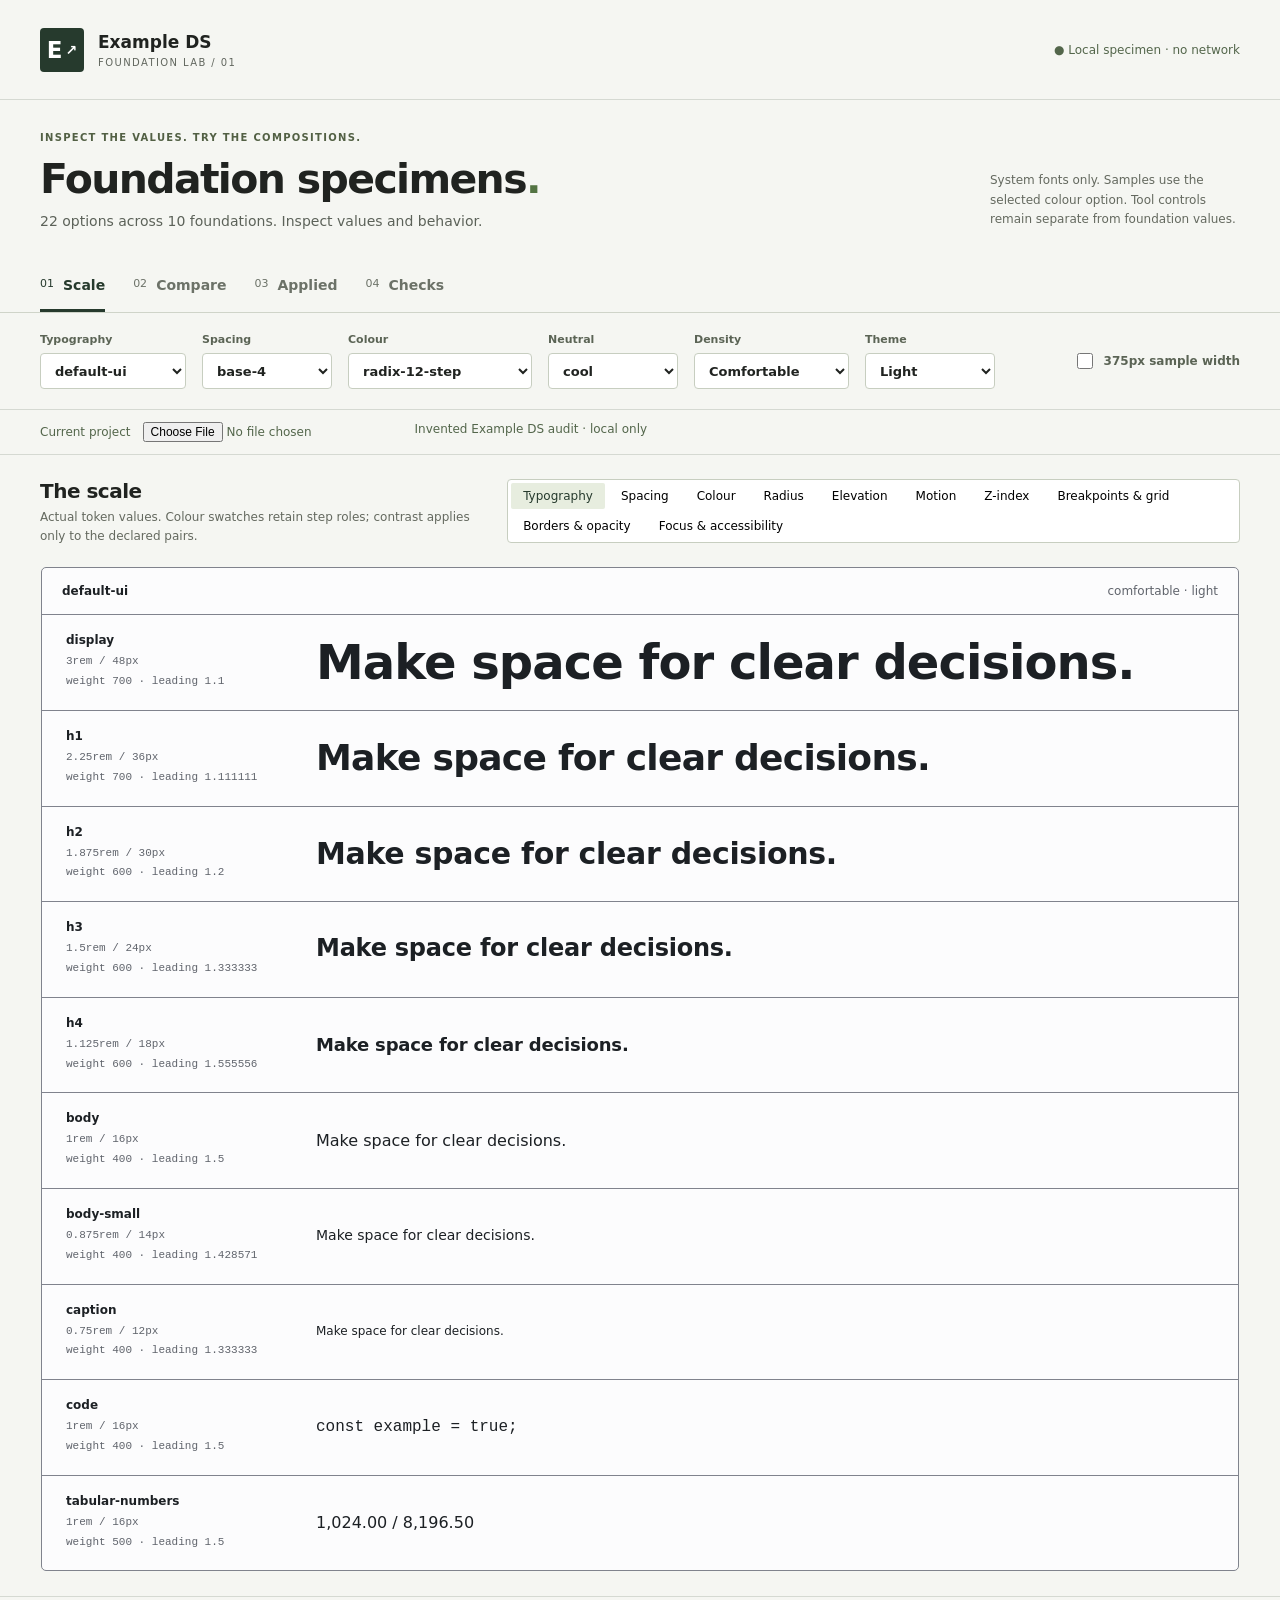
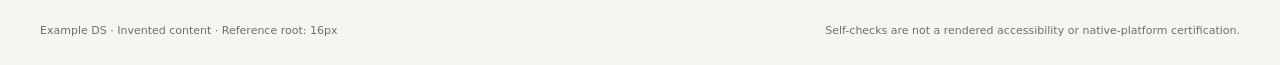
==== commit 2058265c: "Add blue focus option and put dropdowns above sticky content" ====
--- a/specimens/index.html
+++ b/specimens/index.html
@@ -17,7 +17,7 @@
 </style></head>
 <body><a class="skip" href="#view">Skip to specimens</a>
 <header><div class="brand"><span class="mark" aria-hidden="true">E<span>↗</span></span><div><strong>Example DS</strong><span class="kicker">FOUNDATION LAB / 01</span></div></div><span class="offline">● Local specimen · no network</span></header>
-<section class="intro"><div><p class="eyebrow">INSPECT THE VALUES. TRY THE COMPOSITIONS.</p><h1>Foundation specimens<span class="dot">.</span></h1><p>21 options across 10 foundations. Inspect values and behavior.</p></div><div class="scope-note">System fonts only. Samples use the selected colour option. Tool controls remain separate from foundation values.</div></section>
+<section class="intro"><div><p class="eyebrow">INSPECT THE VALUES. TRY THE COMPOSITIONS.</p><h1>Foundation specimens<span class="dot">.</span></h1><p>22 options across 10 foundations. Inspect values and behavior.</p></div><div class="scope-note">System fonts only. Samples use the selected colour option. Tool controls remain separate from foundation values.</div></section>
 <nav aria-label="Specimen views"><button data-view="scale" aria-pressed="true">01 <span>Scale</span></button><button data-view="compare" aria-pressed="false">02 <span>Compare</span></button><button data-view="applied" aria-pressed="false">03 <span>Applied</span></button><button data-view="checks" aria-pressed="false">04 <span>Checks</span></button></nav>
 <section class="controls" aria-label="Specimen controls">
 <label>Typography<select id="type"></select></label><label>Spacing<select id="space"></select></label>
@@ -62,7 +62,7 @@
   return {groups:result,source:hasValues?'extracted CSS use sites':'reported literal use sites (legacy report)',coverage:report.coverage?.complete===true?'Audit reports complete supported coverage':'Audit coverage is incomplete or unspecified',limits:hasValues?'Full ordinary-CSS extraction inventory before exceptions and severity filters. Font-size excludes other typography properties. Values are source spellings, including references and unsupported expressions, not computed styles or token declarations.': 'Reported CSS literal use sites only. Font-size excludes other typography properties. References, declarations and filtered/suppressed findings cannot be reconstructed from this JSON; zero reported values is not proof of none in the project.'};
 }
 
-const OPTIONS = [{"format":"ds-kit-option-v1","foundation":"borders-opacity","option":"functional","contract":"foundation-v1","rootFontSizePx":16,"sources":{"independent":{"licence":"Original kit material","derivation":"Independently derived values; no upstream token values or prose copied."}},"rationale":"Small width steps distinguish separators, control boundaries and selected emphasis. Opacity budgets are separate from text colour.","use":"Use with explicit role assignments and contrast-tested surfaces.","avoid":"Do not dim active text or an entire subtree to create muted text. Decorative dividers do not establish control visibility.","tokens":{"--ds-border-none":{"value":"0rem","type":"dimension","source":"independent","derivation":"Original 0/1/2/4px width series at the reference root.","px":0},"--ds-border-hairline":{"value":"0.0625rem","type":"dimension","source":"independent","derivation":"Original 0/1/2/4px width series at the reference root.","px":1},"--ds-border-strong":{"value":"0.125rem","type":"dimension","source":"independent","derivation":"Original 0/1/2/4px width series at the reference root.","px":2},"--ds-border-emphasis":{"value":"0.25rem","type":"dimension","source":"independent","derivation":"Original 0/1/2/4px width series at the reference root.","px":4},"--ds-border-style-solid":{"value":"solid","type":"keyword","source":"independent","derivation":"CSS line style; solid for boundaries, dashed/dotted only with an explained meaning."},"--ds-border-style-dashed":{"value":"dashed","type":"keyword","source":"independent","derivation":"CSS line style; solid for boundaries, dashed/dotted only with an explained meaning."},"--ds-border-style-dotted":{"value":"dotted","type":"keyword","source":"independent","derivation":"CSS line style; solid for boundaries, dashed/dotted only with an explained meaning."},"--ds-opacity-disabled":{"value":"0.48","type":"number","source":"independent","derivation":"Independently chosen compositing budget; measure the result against its actual backdrop.","number":0.48},"--ds-opacity-overlay":{"value":"0.48","type":"number","source":"independent","derivation":"Independently chosen compositing budget; measure the result against its actual backdrop.","number":0.48},"--ds-opacity-hover":{"value":"0.08","type":"number","source":"independent","derivation":"Independently chosen compositing budget; measure the result against its actual backdrop.","number":0.08},"--ds-opacity-pressed":{"value":"0.16","type":"number","source":"independent","derivation":"Independently chosen compositing budget; measure the result against its actual backdrop.","number":0.16}},"roles":{"none":"--ds-border-none","hairline":"--ds-border-hairline","strong":"--ds-border-strong","emphasis":"--ds-border-emphasis"},"native":{"referenceRootPx":16,"widths":{"none":0,"hairline":1,"strong":2,"emphasis":4},"opacity":{"disabled":0.48,"overlay":0.48,"hover":0.08,"pressed":0.16}},"guidance":["Disabled opacity is for truly inactive controls, not read-only content or labels users still need to read.","Overlay opacity assumes a separate scrim layer; applying opacity to the modal would dim its contents too."],"example":".example-divider { border-block-start: var(--divider-width, 1px) var(--divider-style, solid) var(--divider-color, #777777); }","checks":{"pass":true,"count":11,"message":"Foundation constraints, CSS/JSON parity, native mappings, source fields and audit snapshot."},"hash":"6d5f440e575959591ab69f7124ea8268073058732a96f16d16f36b710515cad7","audit":"  config: /Users/owais/Documents/GitHub/ds-kit/ds-loop.config.json\n\n  ds-loop audit — ds-kit  ·  target: all  ·  live scan\n  version git:4204ec9a4d54   adapter css-custom-props@0.3.0   config b158c121\n  14 rules run\n\n  ✓ clean — every rule that ran could judge this source, and found nothing\n\n\n  scope — what this audit read\n    css-custom-props@0.3.0\n      reads .css — custom-property declarations (--token: value) — not rule bodies, not at-rules\n    every format in scope was read, every colour converted, every rule able to judge\n\n  scorecard ratios  (a baseline for the next run, not a grade)\n    literal-colors-per-distinct  0\n    colors-per-distinct-in-scope 0\n    ambiguous-share              0\n\n  next\n    ds-loop scorecard foundations/borders-opacity/options/functional/tokens.css   pin these ratios as run 1 — a ratio only says something against a previous row\n    ds-loop guard on                                                              report high-severity findings after each Claude Code edit (never blocks)","engineExit":0},{"format":"ds-kit-option-v1","foundation":"breakpoints-grid","option":"app-shell","contract":"foundation-v1","rootFontSizePx":16,"sources":{"independent":{"licence":"Original kit material","derivation":"Independently derived values; no upstream token values or prose copied."}},"rationale":"The first wide state budgets 16rem navigation + 28rem content + 4rem gutters; later states add working columns.","use":"Start here, then move breakpoints where real content stops fitting.","avoid":"Do not infer device categories or promise that desktop layouts work on native unchanged. CSS custom properties cannot supply media-query conditions.","tokens":{"--ds-breakpoint-small":{"value":"48rem","type":"dimension","source":"independent","derivation":"Original shell capacity threshold, beginning at 48rem.","px":768},"--ds-breakpoint-medium":{"value":"72rem","type":"dimension","source":"independent","derivation":"Original shell capacity threshold, beginning at 48rem.","px":1152},"--ds-breakpoint-large":{"value":"96rem","type":"dimension","source":"independent","derivation":"Original shell capacity threshold, beginning at 48rem.","px":1536},"--ds-grid-max":{"value":"90rem","type":"dimension","source":"independent","derivation":"Independent maximum working width; wide viewports retain side margins.","px":1440},"--ds-grid-gap":{"value":"1rem","type":"dimension","source":"independent","derivation":"One 16px content gap.","px":16},"--ds-grid-gutter":{"value":"1.5rem","type":"dimension","source":"independent","derivation":"24px outer gutter; narrow layouts must preserve available content width.","px":24},"--ds-grid-columns-0":{"value":"1","type":"number","source":"independent","derivation":"Column count for the corresponding ordered width state.","number":1},"--ds-grid-columns-1":{"value":"4","type":"number","source":"independent","derivation":"Column count for the corresponding ordered width state.","number":4},"--ds-grid-columns-2":{"value":"8","type":"number","source":"independent","derivation":"Column count for the corresponding ordered width state.","number":8},"--ds-grid-columns-3":{"value":"12","type":"number","source":"independent","derivation":"Column count for the corresponding ordered width state.","number":12}},"roles":{"small":"--ds-breakpoint-small","medium":"--ds-breakpoint-medium","large":"--ds-breakpoint-large"},"native":{"referenceRootPx":16,"breakpoints":[768,1152,1536],"columns":[1,4,8,12],"maxWidth":1440,"gap":16,"gutter":24},"guidance":["Resolve width from the viewport or an explicitly chosen container, never from device names. The specimen simulates a viewport in a scrollable region; its inner grid retains the maximum content width.","Media queries below repeat numeric thresholds intentionally: var() is invalid there. Generate them from JSON to avoid drift."],"example":".example-grid { display:grid; grid-template-columns:repeat(1,minmax(0,1fr)); gap:var(--grid-gap,1rem); }\n@media (min-width:48rem) { .example-grid { grid-template-columns:repeat(4,minmax(0,1fr)); } }\n@media (min-width:72rem) { .example-grid { grid-template-columns:repeat(8,minmax(0,1fr)); } }\n@media (min-width:96rem) { .example-grid { grid-template-columns:repeat(12,minmax(0,1fr)); } }","breakpoints":["--ds-breakpoint-small","--ds-breakpoint-medium","--ds-breakpoint-large"],"columns":[1,4,8,12],"checks":{"pass":true,"count":10,"message":"Foundation constraints, CSS/JSON parity, native mappings, source fields and audit snapshot."},"hash":"ddc6b8075b7f046e7e7de4e7a4dc1c5248fccf6a4bc6ce8fdf3a3013911f99d4","audit":"  config: /Users/owais/Documents/GitHub/ds-kit/ds-loop.config.json\n\n  ds-loop audit — ds-kit  ·  target: all  ·  live scan\n  version git:4204ec9a4d54   adapter css-custom-props@0.3.0   config b158c121\n  14 rules run\n\n  ✓ clean — every rule that ran could judge this source, and found nothing\n\n\n  scope — what this audit read\n    css-custom-props@0.3.0\n      reads .css — custom-property declarations (--token: value) — not rule bodies, not at-rules\n    every format in scope was read, every colour converted, every rule able to judge\n\n  scorecard ratios  (a baseline for the next run, not a grade)\n    literal-colors-per-distinct  0\n    colors-per-distinct-in-scope 0\n    ambiguous-share              0\n\n  next\n    ds-loop scorecard foundations/breakpoints-grid/options/app-shell/tokens.css   pin these ratios as run 1 — a ratio only says something against a previous row\n    ds-loop guard on                                                              report high-severity findings after each Claude Code edit (never blocks)","engineExit":0},{"format":"ds-kit-option-v1","foundation":"breakpoints-grid","option":"content-first","contract":"foundation-v1","rootFontSizePx":16,"sources":{"independent":{"licence":"Original kit material","derivation":"Independently derived values; no upstream token values or prose copied."}},"rationale":"Content cards start near 18rem; breakpoints add columns only after allowing gaps and gutters.","use":"Start here, then move breakpoints where real content stops fitting.","avoid":"Do not infer device categories or promise that desktop layouts work on native unchanged. CSS custom properties cannot supply media-query conditions.","tokens":{"--ds-breakpoint-small":{"value":"40rem","type":"dimension","source":"independent","derivation":"Rounded content capacity threshold: start near 18rem per card plus gaps/gutters.","px":640},"--ds-breakpoint-medium":{"value":"64rem","type":"dimension","source":"independent","derivation":"Rounded content capacity threshold: start near 18rem per card plus gaps/gutters.","px":1024},"--ds-breakpoint-large":{"value":"88rem","type":"dimension","source":"independent","derivation":"Rounded content capacity threshold: start near 18rem per card plus gaps/gutters.","px":1408},"--ds-grid-max":{"value":"72rem","type":"dimension","source":"independent","derivation":"Independent maximum working width; wide viewports retain side margins.","px":1152},"--ds-grid-gap":{"value":"1rem","type":"dimension","source":"independent","derivation":"One 16px content gap.","px":16},"--ds-grid-gutter":{"value":"1.5rem","type":"dimension","source":"independent","derivation":"24px outer gutter; narrow layouts must preserve available content width.","px":24},"--ds-grid-columns-0":{"value":"1","type":"number","source":"independent","derivation":"Column count for the corresponding ordered width state.","number":1},"--ds-grid-columns-1":{"value":"2","type":"number","source":"independent","derivation":"Column count for the corresponding ordered width state.","number":2},"--ds-grid-columns-2":{"value":"3","type":"number","source":"independent","derivation":"Column count for the corresponding ordered width state.","number":3},"--ds-grid-columns-3":{"value":"4","type":"number","source":"independent","derivation":"Column count for the corresponding ordered width state.","number":4}},"roles":{"small":"--ds-breakpoint-small","medium":"--ds-breakpoint-medium","large":"--ds-breakpoint-large"},"native":{"referenceRootPx":16,"breakpoints":[640,1024,1408],"columns":[1,2,3,4],"maxWidth":1152,"gap":16,"gutter":24},"guidance":["Resolve width from the viewport or an explicitly chosen container, never from device names. The specimen simulates a viewport in a scrollable region; its inner grid retains the maximum content width.","Media queries below repeat numeric thresholds intentionally: var() is invalid there. Generate them from JSON to avoid drift."],"example":".example-grid { display:grid; grid-template-columns:repeat(1,minmax(0,1fr)); gap:var(--grid-gap,1rem); }\n@media (min-width:40rem) { .example-grid { grid-template-columns:repeat(2,minmax(0,1fr)); } }\n@media (min-width:64rem) { .example-grid { grid-template-columns:repeat(3,minmax(0,1fr)); } }\n@media (min-width:88rem) { .example-grid { grid-template-columns:repeat(4,minmax(0,1fr)); } }","breakpoints":["--ds-breakpoint-small","--ds-breakpoint-medium","--ds-breakpoint-large"],"columns":[1,2,3,4],"checks":{"pass":true,"count":10,"message":"Foundation constraints, CSS/JSON parity, native mappings, source fields and audit snapshot."},"hash":"8a92c0363c80bf7e10f07366d90711f803f44bd8e17fe41637da4201efc27db3","audit":"  config: /Users/owais/Documents/GitHub/ds-kit/ds-loop.config.json\n\n  ds-loop audit — ds-kit  ·  target: all  ·  live scan\n  version git:4204ec9a4d54   adapter css-custom-props@0.3.0   config b158c121\n  14 rules run\n\n  ✓ clean — every rule that ran could judge this source, and found nothing\n\n\n  scope — what this audit read\n    css-custom-props@0.3.0\n      reads .css — custom-property declarations (--token: value) — not rule bodies, not at-rules\n    every format in scope was read, every colour converted, every rule able to judge\n\n  scorecard ratios  (a baseline for the next run, not a grade)\n    literal-colors-per-distinct  0\n    colors-per-distinct-in-scope 0\n    ambiguous-share              0\n\n  next\n    ds-loop scorecard foundations/breakpoints-grid/options/content-first/tokens.css   pin these ratios as run 1 — a ratio only says something against a previous row\n    ds-loop guard on                                                                  report high-severity findings after each Claude Code edit (never blocks)","engineExit":0},{"format":"ds-kit-option-v1","foundation":"color","option":"functional-roles","kind":"semantic","sources":{"radix":{"licence":"MIT","revision":"dbdb85470547c7d34b9001f48fddb08ded335979","url":"https://github.com/radix-ui/colors/tree/dbdb85470547c7d34b9001f48fddb08ded335979/src"},"tailwind":{"licence":"MIT","revision":"fa81d697fe572a10ac150d18964a093a7a874081","url":"https://github.com/tailwindlabs/tailwindcss/blob/fa81d697fe572a10ac150d18964a093a7a874081/packages/tailwindcss/theme.css"},"independent":{"licence":"Original kit material","derivation":"Original role assignments and opaque sRGB black/white endpoints."},"primer":{"licence":"MIT","revision":"f48bc063f7bc0fb3e447386a8c259650ce46dea8","url":"https://github.com/primer/primitives/blob/f48bc063f7bc0fb3e447386a8c259650ce46dea8/src/tokens/functional/color/fgColor.json5","use":"Role-separation influence only; no Primer values or prose copied."}},"variants":{"cool":{"light":{"tokens":{"--ds-neutral-1":{"step":1,"value":"#fcfcfd","source":"radix","sourceValue":"#fcfcfd","sourceToken":"slate1","sourcePath":"src/light.ts","derivation":"Pinned opaque sRGB value unchanged.","type":"color","role":"Canvas"},"--ds-neutral-2":{"step":2,"value":"#f9f9fb","source":"radix","sourceValue":"#f9f9fb","sourceToken":"slate2","sourcePath":"src/light.ts","derivation":"Pinned opaque sRGB value unchanged.","type":"color","role":"Quiet surface"},"--ds-neutral-3":{"step":3,"value":"#f0f0f3","source":"radix","sourceValue":"#f0f0f3","sourceToken":"slate3","sourcePath":"src/light.ts","derivation":"Pinned opaque sRGB value unchanged.","type":"color","role":"Control surface"},"--ds-neutral-4":{"step":4,"value":"#e8e8ec","source":"radix","sourceValue":"#e8e8ec","sourceToken":"slate4","sourcePath":"src/light.ts","derivation":"Pinned opaque sRGB value unchanged.","type":"color","role":"Hover surface"},"--ds-neutral-5":{"step":5,"value":"#e0e1e6","source":"radix","sourceValue":"#e0e1e6","sourceToken":"slate5","sourcePath":"src/light.ts","derivation":"Pinned opaque sRGB value unchanged.","type":"color","role":"Selected surface"},"--ds-neutral-6":{"step":6,"value":"#d9d9e0","source":"radix","sourceValue":"#d9d9e0","sourceToken":"slate6","sourcePath":"src/light.ts","derivation":"Pinned opaque sRGB value unchanged.","type":"color","role":"Decorative separator"},"--ds-neutral-7":{"step":7,"value":"#cdced6","source":"radix","sourceValue":"#cdced6","sourceToken":"slate7","sourcePath":"src/light.ts","derivation":"Pinned opaque sRGB value unchanged.","type":"color","role":"Control edge / focus candidate"},"--ds-neutral-8":{"step":8,"value":"#b9bbc6","source":"radix","sourceValue":"#b9bbc6","sourceToken":"slate8","sourcePath":"src/light.ts","derivation":"Pinned opaque sRGB value unchanged.","type":"color","role":"Stronger edge"},"--ds-neutral-9":{"step":9,"value":"#8b8d98","source":"radix","sourceValue":"#8b8d98","sourceToken":"slate9","sourcePath":"src/light.ts","derivation":"Pinned opaque sRGB value unchanged.","type":"color","role":"Solid fill"},"--ds-neutral-10":{"step":10,"value":"#80838d","source":"radix","sourceValue":"#80838d","sourceToken":"slate10","sourcePath":"src/light.ts","derivation":"Pinned opaque sRGB value unchanged.","type":"color","role":"Solid hover"},"--ds-neutral-11":{"step":11,"value":"#60646c","source":"radix","sourceValue":"#60646c","sourceToken":"slate11","sourcePath":"src/light.ts","derivation":"Pinned opaque sRGB value unchanged.","type":"color","role":"Secondary text candidate"},"--ds-neutral-12":{"step":12,"value":"#1c2024","source":"radix","sourceValue":"#1c2024","sourceToken":"slate12","sourcePath":"src/light.ts","derivation":"Pinned opaque sRGB value unchanged.","type":"color","role":"Primary text"},"--ds-accent-1":{"step":1,"value":"#fbfdff","source":"radix","sourceValue":"#fbfdff","sourceToken":"blue1","sourcePath":"src/light.ts","derivation":"Pinned opaque sRGB value unchanged.","type":"color","role":"Canvas"},"--ds-accent-2":{"step":2,"value":"#f4faff","source":"radix","sourceValue":"#f4faff","sourceToken":"blue2","sourcePath":"src/light.ts","derivation":"Pinned opaque sRGB value unchanged.","type":"color","role":"Quiet surface"},"--ds-accent-3":{"step":3,"value":"#e6f4fe","source":"radix","sourceValue":"#e6f4fe","sourceToken":"blue3","sourcePath":"src/light.ts","derivation":"Pinned opaque sRGB value unchanged.","type":"color","role":"Control surface"},"--ds-accent-4":{"step":4,"value":"#d5efff","source":"radix","sourceValue":"#d5efff","sourceToken":"blue4","sourcePath":"src/light.ts","derivation":"Pinned opaque sRGB value unchanged.","type":"color","role":"Hover surface"},"--ds-accent-5":{"step":5,"value":"#c2e5ff","source":"radix","sourceValue":"#c2e5ff","sourceToken":"blue5","sourcePath":"src/light.ts","derivation":"Pinned opaque sRGB value unchanged.","type":"color","role":"Selected surface"},"--ds-accent-6":{"step":6,"value":"#acd8fc","source":"radix","sourceValue":"#acd8fc","sourceToken":"blue6","sourcePath":"src/light.ts","derivation":"Pinned opaque sRGB value unchanged.","type":"color","role":"Decorative separator"},"--ds-accent-7":{"step":7,"value":"#8ec8f6","source":"radix","sourceValue":"#8ec8f6","sourceToken":"blue7","sourcePath":"src/light.ts","derivation":"Pinned opaque sRGB value unchanged.","type":"color","role":"Control edge / focus candidate"},"--ds-accent-8":{"step":8,"value":"#5eb1ef","source":"radix","sourceValue":"#5eb1ef","sourceToken":"blue8","sourcePath":"src/light.ts","derivation":"Pinned opaque sRGB value unchanged.","type":"color","role":"Stronger edge"},"--ds-accent-9":{"step":9,"value":"#0090ff","source":"radix","sourceValue":"#0090ff","sourceToken":"blue9","sourcePath":"src/light.ts","derivation":"Pinned opaque sRGB value unchanged.","type":"color","role":"Solid fill"},"--ds-accent-10":{"step":10,"value":"#0588f0","source":"radix","sourceValue":"#0588f0","sourceToken":"blue10","sourcePath":"src/light.ts","derivation":"Pinned opaque sRGB value unchanged.","type":"color","role":"Solid hover"},"--ds-accent-11":{"step":11,"value":"#0d74ce","source":"radix","sourceValue":"#0d74ce","sourceToken":"blue11","sourcePath":"src/light.ts","derivation":"Pinned opaque sRGB value unchanged.","type":"color","role":"Secondary text candidate"},"--ds-accent-12":{"step":12,"value":"#113264","source":"radix","sourceValue":"#113264","sourceToken":"blue12","sourcePath":"src/light.ts","derivation":"Pinned opaque sRGB value unchanged.","type":"color","role":"Primary text"},"--ds-success-1":{"step":1,"value":"#fbfefc","source":"radix","sourceValue":"#fbfefc","sourceToken":"green1","sourcePath":"src/light.ts","derivation":"Pinned opaque sRGB value unchanged.","type":"color","role":"Canvas"},"--ds-success-2":{"step":2,"value":"#f4fbf6","source":"radix","sourceValue":"#f4fbf6","sourceToken":"green2","sourcePath":"src/light.ts","derivation":"Pinned opaque sRGB value unchanged.","type":"color","role":"Quiet surface"},"--ds-success-3":{"step":3,"value":"#e6f6eb","source":"radix","sourceValue":"#e6f6eb","sourceToken":"green3","sourcePath":"src/light.ts","derivation":"Pinned opaque sRGB value unchanged.","type":"color","role":"Control surface"},"--ds-success-4":{"step":4,"value":"#d6f1df","source":"radix","sourceValue":"#d6f1df","sourceToken":"green4","sourcePath":"src/light.ts","derivation":"Pinned opaque sRGB value unchanged.","type":"color","role":"Hover surface"},"--ds-success-5":{"step":5,"value":"#c4e8d1","source":"radix","sourceValue":"#c4e8d1","sourceToken":"green5","sourcePath":"src/light.ts","derivation":"Pinned opaque sRGB value unchanged.","type":"color","role":"Selected surface"},"--ds-success-6":{"step":6,"value":"#adddc0","source":"radix","sourceValue":"#adddc0","sourceToken":"green6","sourcePath":"src/light.ts","derivation":"Pinned opaque sRGB value unchanged.","type":"color","role":"Decorative separator"},"--ds-success-7":{"step":7,"value":"#8eceaa","source":"radix","sourceValue":"#8eceaa","sourceToken":"green7","sourcePath":"src/light.ts","derivation":"Pinned opaque sRGB value unchanged.","type":"color","role":"Control edge / focus candidate"},"--ds-success-8":{"step":8,"value":"#5bb98b","source":"radix","sourceValue":"#5bb98b","sourceToken":"green8","sourcePath":"src/light.ts","derivation":"Pinned opaque sRGB value unchanged.","type":"color","role":"Stronger edge"},"--ds-success-9":{"step":9,"value":"#30a46c","source":"radix","sourceValue":"#30a46c","sourceToken":"green9","sourcePath":"src/light.ts","derivation":"Pinned opaque sRGB value unchanged.","type":"color","role":"Solid fill"},"--ds-success-10":{"step":10,"value":"#2b9a66","source":"radix","sourceValue":"#2b9a66","sourceToken":"green10","sourcePath":"src/light.ts","derivation":"Pinned opaque sRGB value unchanged.","type":"color","role":"Solid hover"},"--ds-success-11":{"step":11,"value":"#218358","source":"radix","sourceValue":"#218358","sourceToken":"green11","sourcePath":"src/light.ts","derivation":"Pinned opaque sRGB value unchanged.","type":"color","role":"Secondary text candidate"},"--ds-success-12":{"step":12,"value":"#193b2d","source":"radix","sourceValue":"#193b2d","sourceToken":"green12","sourcePath":"src/light.ts","derivation":"Pinned opaque sRGB value unchanged.","type":"color","role":"Primary text"},"--ds-attention-1":{"step":1,"value":"#fefdfb","source":"radix","sourceValue":"#fefdfb","sourceToken":"amber1","sourcePath":"src/light.ts","derivation":"Pinned opaque sRGB value unchanged.","type":"color","role":"Canvas"},"--ds-attention-2":{"step":2,"value":"#fefbe9","source":"radix","sourceValue":"#fefbe9","sourceToken":"amber2","sourcePath":"src/light.ts","derivation":"Pinned opaque sRGB value unchanged.","type":"color","role":"Quiet surface"},"--ds-attention-3":{"step":3,"value":"#fff7c2","source":"radix","sourceValue":"#fff7c2","sourceToken":"amber3","sourcePath":"src/light.ts","derivation":"Pinned opaque sRGB value unchanged.","type":"color","role":"Control surface"},"--ds-attention-4":{"step":4,"value":"#ffee9c","source":"radix","sourceValue":"#ffee9c","sourceToken":"amber4","sourcePath":"src/light.ts","derivation":"Pinned opaque sRGB value unchanged.","type":"color","role":"Hover surface"},"--ds-attention-5":{"step":5,"value":"#fbe577","source":"radix","sourceValue":"#fbe577","sourceToken":"amber5","sourcePath":"src/light.ts","derivation":"Pinned opaque sRGB value unchanged.","type":"color","role":"Selected surface"},"--ds-attention-6":{"step":6,"value":"#f3d673","source":"radix","sourceValue":"#f3d673","sourceToken":"amber6","sourcePath":"src/light.ts","derivation":"Pinned opaque sRGB value unchanged.","type":"color","role":"Decorative separator"},"--ds-attention-7":{"step":7,"value":"#e9c162","source":"radix","sourceValue":"#e9c162","sourceToken":"amber7","sourcePath":"src/light.ts","derivation":"Pinned opaque sRGB value unchanged.","type":"color","role":"Control edge / focus candidate"},"--ds-attention-8":{"step":8,"value":"#e2a336","source":"radix","sourceValue":"#e2a336","sourceToken":"amber8","sourcePath":"src/light.ts","derivation":"Pinned opaque sRGB value unchanged.","type":"color","role":"Stronger edge"},"--ds-attention-9":{"step":9,"value":"#ffc53d","source":"radix","sourceValue":"#ffc53d","sourceToken":"amber9","sourcePath":"src/light.ts","derivation":"Pinned opaque sRGB value unchanged.","type":"color","role":"Solid fill"},"--ds-attention-10":{"step":10,"value":"#ffba18","source":"radix","sourceValue":"#ffba18","sourceToken":"amber10","sourcePath":"src/light.ts","derivation":"Pinned opaque sRGB value unchanged.","type":"color","role":"Solid hover"},"--ds-attention-11":{"step":11,"value":"#ab6400","source":"radix","sourceValue":"#ab6400","sourceToken":"amber11","sourcePath":"src/light.ts","derivation":"Pinned opaque sRGB value unchanged.","type":"color","role":"Secondary text candidate"},"--ds-attention-12":{"step":12,"value":"#4f3422","source":"radix","sourceValue":"#4f3422","sourceToken":"amber12","sourcePath":"src/light.ts","derivation":"Pinned opaque sRGB value unchanged.","type":"color","role":"Primary text"},"--ds-danger-1":{"step":1,"value":"#fffcfc","source":"radix","sourceValue":"#fffcfc","sourceToken":"red1","sourcePath":"src/light.ts","derivation":"Pinned opaque sRGB value unchanged.","type":"color","role":"Canvas"},"--ds-danger-2":{"step":2,"value":"#fff7f7","source":"radix","sourceValue":"#fff7f7","sourceToken":"red2","sourcePath":"src/light.ts","derivation":"Pinned opaque sRGB value unchanged.","type":"color","role":"Quiet surface"},"--ds-danger-3":{"step":3,"value":"#feebec","source":"radix","sourceValue":"#feebec","sourceToken":"red3","sourcePath":"src/light.ts","derivation":"Pinned opaque sRGB value unchanged.","type":"color","role":"Control surface"},"--ds-danger-4":{"step":4,"value":"#ffdbdc","source":"radix","sourceValue":"#ffdbdc","sourceToken":"red4","sourcePath":"src/light.ts","derivation":"Pinned opaque sRGB value unchanged.","type":"color","role":"Hover surface"},"--ds-danger-5":{"step":5,"value":"#ffcdce","source":"radix","sourceValue":"#ffcdce","sourceToken":"red5","sourcePath":"src/light.ts","derivation":"Pinned opaque sRGB value unchanged.","type":"color","role":"Selected surface"},"--ds-danger-6":{"step":6,"value":"#fdbdbe","source":"radix","sourceValue":"#fdbdbe","sourceToken":"red6","sourcePath":"src/light.ts","derivation":"Pinned opaque sRGB value unchanged.","type":"color","role":"Decorative separator"},"--ds-danger-7":{"step":7,"value":"#f4a9aa","source":"radix","sourceValue":"#f4a9aa","sourceToken":"red7","sourcePath":"src/light.ts","derivation":"Pinned opaque sRGB value unchanged.","type":"color","role":"Control edge / focus candidate"},"--ds-danger-8":{"step":8,"value":"#eb8e90","source":"radix","sourceValue":"#eb8e90","sourceToken":"red8","sourcePath":"src/light.ts","derivation":"Pinned opaque sRGB value unchanged.","type":"color","role":"Stronger edge"},"--ds-danger-9":{"step":9,"value":"#e5484d","source":"radix","sourceValue":"#e5484d","sourceToken":"red9","sourcePath":"src/light.ts","derivation":"Pinned opaque sRGB value unchanged.","type":"color","role":"Solid fill"},"--ds-danger-10":{"step":10,"value":"#dc3e42","source":"radix","sourceValue":"#dc3e42","sourceToken":"red10","sourcePath":"src/light.ts","derivation":"Pinned opaque sRGB value unchanged.","type":"color","role":"Solid hover"},"--ds-danger-11":{"step":11,"value":"#ce2c31","source":"radix","sourceValue":"#ce2c31","sourceToken":"red11","sourcePath":"src/light.ts","derivation":"Pinned opaque sRGB value unchanged.","type":"color","role":"Secondary text candidate"},"--ds-danger-12":{"step":12,"value":"#641723","source":"radix","sourceValue":"#641723","sourceToken":"red12","sourcePath":"src/light.ts","derivation":"Pinned opaque sRGB value unchanged.","type":"color","role":"Primary text"},"--ds-white":{"value":"#ffffff","source":"independent","derivation":"Opaque sRGB endpoint.","type":"color","role":"Opaque endpoint"},"--ds-black":{"value":"#000000","source":"independent","derivation":"Opaque sRGB endpoint.","type":"color","role":"Opaque endpoint"},"--ds-on-neutral":{"value":"var(--ds-white)","source":"independent","derivation":"Role assignment to a palette step; resolve within the selected neutral and theme.","type":"color","role":"neutral emphasis label"},"--ds-fill-neutral":{"value":"var(--ds-neutral-11)","source":"independent","derivation":"Role assignment to a palette step; resolve within the selected neutral and theme.","type":"color","role":"neutral emphasis fill"},"--ds-fg-default":{"value":"var(--ds-neutral-12)","source":"independent","derivation":"Role assignment to a palette step; resolve within the selected neutral and theme.","type":"color","role":"fg-default / neutral"},"--ds-fg-muted":{"value":"var(--ds-neutral-11)","source":"independent","derivation":"Role assignment to a palette step; resolve within the selected neutral and theme.","type":"color","role":"fg-muted / neutral"},"--ds-fg-emphasis":{"value":"var(--ds-white)","source":"independent","derivation":"Role assignment to a palette step; resolve within the selected neutral and theme.","type":"color","role":"fg-emphasis / neutral"},"--ds-bg-default":{"value":"var(--ds-neutral-2)","source":"independent","derivation":"Role assignment to a palette step; resolve within the selected neutral and theme.","type":"color","role":"bg-default / neutral"},"--ds-bg-muted":{"value":"var(--ds-neutral-3)","source":"independent","derivation":"Role assignment to a palette step; resolve within the selected neutral and theme.","type":"color","role":"bg-muted / neutral"},"--ds-bg-emphasis":{"value":"var(--ds-neutral-11)","source":"independent","derivation":"Role assignment to a palette step; resolve within the selected neutral and theme.","type":"color","role":"bg-emphasis / neutral"},"--ds-border-default":{"value":"var(--ds-neutral-10)","source":"independent","derivation":"Role assignment to a palette step; resolve within the selected neutral and theme.","type":"color","role":"border-default / neutral"},"--ds-border-muted":{"value":"var(--ds-neutral-10)","source":"independent","derivation":"Role assignment to a palette step; resolve within the selected neutral and theme.","type":"color","role":"border-muted / neutral"},"--ds-border-emphasis":{"value":"var(--ds-neutral-10)","source":"independent","derivation":"Role assignment to a palette step; resolve within the selected neutral and theme.","type":"color","role":"border-emphasis / neutral"},"--ds-on-accent":{"value":"var(--ds-white)","source":"independent","derivation":"Role assignment to a palette step; resolve within the selected neutral and theme.","type":"color","role":"accent emphasis label"},"--ds-fill-accent":{"value":"var(--ds-accent-11)","source":"independent","derivation":"Role assignment to a palette step; resolve within the selected neutral and theme.","type":"color","role":"accent emphasis fill"},"--ds-fg-default-accent":{"value":"var(--ds-accent-12)","source":"independent","derivation":"Role assignment to a palette step; resolve within the selected neutral and theme.","type":"color","role":"fg-default / accent"},"--ds-fg-muted-accent":{"value":"var(--ds-accent-12)","source":"independent","derivation":"Role assignment to a palette step; resolve within the selected neutral and theme.","type":"color","role":"fg-muted / accent"},"--ds-fg-emphasis-accent":{"value":"var(--ds-white)","source":"independent","derivation":"Role assignment to a palette step; resolve within the selected neutral and theme.","type":"color","role":"fg-emphasis / accent"},"--ds-bg-default-accent":{"value":"var(--ds-accent-2)","source":"independent","derivation":"Role assignment to a palette step; resolve within the selected neutral and theme.","type":"color","role":"bg-default / accent"},"--ds-bg-muted-accent":{"value":"var(--ds-accent-3)","source":"independent","derivation":"Role assignment to a palette step; resolve within the selected neutral and theme.","type":"color","role":"bg-muted / accent"},"--ds-bg-emphasis-accent":{"value":"var(--ds-accent-11)","source":"independent","derivation":"Role assignment to a palette step; resolve within the selected neutral and theme.","type":"color","role":"bg-emphasis / accent"},"--ds-border-default-accent":{"value":"var(--ds-accent-10)","source":"independent","derivation":"Role assignment to a palette step; resolve within the selected neutral and theme.","type":"color","role":"border-default / accent"},"--ds-border-muted-accent":{"value":"var(--ds-accent-10)","source":"independent","derivation":"Role assignment to a palette step; resolve within the selected neutral and theme.","type":"color","role":"border-muted / accent"},"--ds-border-emphasis-accent":{"value":"var(--ds-accent-10)","source":"independent","derivation":"Role assignment to a palette step; resolve within the selected neutral and theme.","type":"color","role":"border-emphasis / accent"},"--ds-on-success":{"value":"var(--ds-white)","source":"independent","derivation":"Role assignment to a palette step; resolve within the selected neutral and theme.","type":"color","role":"success emphasis label"},"--ds-fill-success":{"value":"var(--ds-success-11)","source":"independent","derivation":"Role assignment to a palette step; resolve within the selected neutral and theme.","type":"color","role":"success emphasis fill"},"--ds-fg-default-success":{"value":"var(--ds-success-12)","source":"independent","derivation":"Role assignment to a palette step; resolve within the selected neutral and theme.","type":"color","role":"fg-default / success"},"--ds-fg-muted-success":{"value":"var(--ds-success-12)","source":"independent","derivation":"Role assignment to a palette step; resolve within the selected neutral and theme.","type":"color","role":"fg-muted / success"},"--ds-fg-emphasis-success":{"value":"var(--ds-white)","source":"independent","derivation":"Role assignment to a palette step; resolve within the selected neutral and theme.","type":"color","role":"fg-emphasis / success"},"--ds-bg-default-success":{"value":"var(--ds-success-2)","source":"independent","derivation":"Role assignment to a palette step; resolve within the selected neutral and theme.","type":"color","role":"bg-default / success"},"--ds-bg-muted-success":{"value":"var(--ds-success-3)","source":"independent","derivation":"Role assignment to a palette step; resolve within the selected neutral and theme.","type":"color","role":"bg-muted / success"},"--ds-bg-emphasis-success":{"value":"var(--ds-success-11)","source":"independent","derivation":"Role assignment to a palette step; resolve within the selected neutral and theme.","type":"color","role":"bg-emphasis / success"},"--ds-border-default-success":{"value":"var(--ds-success-10)","source":"independent","derivation":"Role assignment to a palette step; resolve within the selected neutral and theme.","type":"color","role":"border-default / success"},"--ds-border-muted-success":{"value":"var(--ds-success-10)","source":"independent","derivation":"Role assignment to a palette step; resolve within the selected neutral and theme.","type":"color","role":"border-muted / success"},"--ds-border-emphasis-success":{"value":"var(--ds-success-10)","source":"independent","derivation":"Role assignment to a palette step; resolve within the selected neutral and theme.","type":"color","role":"border-emphasis / success"},"--ds-on-attention":{"value":"var(--ds-black)","source":"independent","derivation":"Role assignment to a palette step; resolve within the selected neutral and theme.","type":"color","role":"attention emphasis label"},"--ds-fill-attention":{"value":"var(--ds-attention-9)","source":"independent","derivation":"Role assignment to a palette step; resolve within the selected neutral and theme.","type":"color","role":"attention emphasis fill"},"--ds-fg-default-attention":{"value":"var(--ds-attention-12)","source":"independent","derivation":"Role assignment to a palette step; resolve within the selected neutral and theme.","type":"color","role":"fg-default / attention"},"--ds-fg-muted-attention":{"value":"var(--ds-attention-12)","source":"independent","derivation":"Role assignment to a palette step; resolve within the selected neutral and theme.","type":"color","role":"fg-muted / attention"},"--ds-fg-emphasis-attention":{"value":"var(--ds-black)","source":"independent","derivation":"Role assignment to a palette step; resolve within the selected neutral and theme.","type":"color","role":"fg-emphasis / attention"},"--ds-bg-default-attention":{"value":"var(--ds-attention-2)","source":"independent","derivation":"Role assignment to a palette step; resolve within the selected neutral and theme.","type":"color","role":"bg-default / attention"},"--ds-bg-muted-attention":{"value":"var(--ds-attention-3)","source":"independent","derivation":"Role assignment to a palette step; resolve within the selected neutral and theme.","type":"color","role":"bg-muted / attention"},"--ds-bg-emphasis-attention":{"value":"var(--ds-attention-9)","source":"independent","derivation":"Role assignment to a palette step; resolve within the selected neutral and theme.","type":"color","role":"bg-emphasis / attention"},"--ds-border-default-attention":{"value":"var(--ds-attention-11)","source":"independent","derivation":"Role assignment to a palette step; resolve within the selected neutral and theme.","type":"color","role":"border-default / attention"},"--ds-border-muted-attention":{"value":"var(--ds-attention-11)","source":"independent","derivation":"Role assignment to a palette step; resolve within the selected neutral and theme.","type":"color","role":"border-muted / attention"},"--ds-border-emphasis-attention":{"value":"var(--ds-attention-11)","source":"independent","derivation":"Role assignment to a palette step; resolve within the selected neutral and theme.","type":"color","role":"border-emphasis / attention"},"--ds-on-danger":{"value":"var(--ds-white)","source":"independent","derivation":"Role assignment to a palette step; resolve within the selected neutral and theme.","type":"color","role":"danger emphasis label"},"--ds-fill-danger":{"value":"var(--ds-danger-11)","source":"independent","derivation":"Role assignment to a palette step; resolve within the selected neutral and theme.","type":"color","role":"danger emphasis fill"},"--ds-fg-default-danger":{"value":"var(--ds-danger-12)","source":"independent","derivation":"Role assignment to a palette step; resolve within the selected neutral and theme.","type":"color","role":"fg-default / danger"},"--ds-fg-muted-danger":{"value":"var(--ds-danger-11)","source":"independent","derivation":"Role assignment to a palette step; resolve within the selected neutral and theme.","type":"color","role":"fg-muted / danger"},"--ds-fg-emphasis-danger":{"value":"var(--ds-white)","source":"independent","derivation":"Role assignment to a palette step; resolve within the selected neutral and theme.","type":"color","role":"fg-emphasis / danger"},"--ds-bg-default-danger":{"value":"var(--ds-danger-2)","source":"independent","derivation":"Role assignment to a palette step; resolve within the selected neutral and theme.","type":"color","role":"bg-default / danger"},"--ds-bg-muted-danger":{"value":"var(--ds-danger-3)","source":"independent","derivation":"Role assignment to a palette step; resolve within the selected neutral and theme.","type":"color","role":"bg-muted / danger"},"--ds-bg-emphasis-danger":{"value":"var(--ds-danger-11)","source":"independent","derivation":"Role assignment to a palette step; resolve within the selected neutral and theme.","type":"color","role":"bg-emphasis / danger"},"--ds-border-default-danger":{"value":"var(--ds-danger-9)","source":"independent","derivation":"Role assignment to a palette step; resolve within the selected neutral and theme.","type":"color","role":"border-default / danger"},"--ds-border-muted-danger":{"value":"var(--ds-danger-9)","source":"independent","derivation":"Role assignment to a palette step; resolve within the selected neutral and theme.","type":"color","role":"border-muted / danger"},"--ds-border-emphasis-danger":{"value":"var(--ds-danger-9)","source":"independent","derivation":"Role assignment to a palette step; resolve within the selected neutral and theme.","type":"color","role":"border-emphasis / danger"},"--ds-surface-default":{"value":"var(--ds-neutral-1)","source":"independent","derivation":"Role assignment to a palette step; resolve within the selected neutral and theme.","type":"color","role":"Example surface-default"},"--ds-text-default":{"value":"var(--ds-neutral-12)","source":"independent","derivation":"Role assignment to a palette step; resolve within the selected neutral and theme.","type":"color","role":"Example text-default"},"--ds-text-muted":{"value":"var(--ds-neutral-11)","source":"independent","derivation":"Role assignment to a palette step; resolve within the selected neutral and theme.","type":"color","role":"Example text-muted"},"--ds-border-control":{"value":"var(--ds-neutral-10)","source":"independent","derivation":"Role assignment to a palette step; resolve within the selected neutral and theme.","type":"color","role":"Example border-control"},"--ds-surface-muted":{"value":"var(--ds-neutral-3)","source":"independent","derivation":"Role assignment to a palette step; resolve within the selected neutral and theme.","type":"color","role":"Example surface-muted"},"--ds-brand-fill":{"value":"var(--ds-accent-11)","source":"independent","derivation":"Role assignment to a palette step; resolve within the selected neutral and theme.","type":"color","role":"Example brand-fill"},"--ds-brand-on-fill":{"value":"var(--ds-white)","source":"independent","derivation":"Role assignment to a palette step; resolve within the selected neutral and theme.","type":"color","role":"Example brand-on-fill"},"--ds-status-danger":{"value":"var(--ds-danger-12)","source":"independent","derivation":"Role assignment to a palette step; resolve within the selected neutral and theme.","type":"color","role":"Example status-danger"},"--ds-status-success":{"value":"var(--ds-success-12)","source":"independent","derivation":"Role assignment to a palette step; resolve within the selected neutral and theme.","type":"color","role":"Example status-success"},"--ds-status-attention":{"value":"var(--ds-attention-12)","source":"independent","derivation":"Role assignment to a palette step; resolve within the selected neutral and theme.","type":"color","role":"Example status-attention"}},"ramps":{"neutral":[{"step":1,"token":"--ds-neutral-1"},{"step":2,"token":"--ds-neutral-2"},{"step":3,"token":"--ds-neutral-3"},{"step":4,"token":"--ds-neutral-4"},{"step":5,"token":"--ds-neutral-5"},{"step":6,"token":"--ds-neutral-6"},{"step":7,"token":"--ds-neutral-7"},{"step":8,"token":"--ds-neutral-8"},{"step":9,"token":"--ds-neutral-9"},{"step":10,"token":"--ds-neutral-10"},{"step":11,"token":"--ds-neutral-11"},{"step":12,"token":"--ds-neutral-12"}],"accent":[{"step":1,"token":"--ds-accent-1"},{"step":2,"token":"--ds-accent-2"},{"step":3,"token":"--ds-accent-3"},{"step":4,"token":"--ds-accent-4"},{"step":5,"token":"--ds-accent-5"},{"step":6,"token":"--ds-accent-6"},{"step":7,"token":"--ds-accent-7"},{"step":8,"token":"--ds-accent-8"},{"step":9,"token":"--ds-accent-9"},{"step":10,"token":"--ds-accent-10"},{"step":11,"token":"--ds-accent-11"},{"step":12,"token":"--ds-accent-12"}],"success":[{"step":1,"token":"--ds-success-1"},{"step":2,"token":"--ds-success-2"},{"step":3,"token":"--ds-success-3"},{"step":4,"token":"--ds-success-4"},{"step":5,"token":"--ds-success-5"},{"step":6,"token":"--ds-success-6"},{"step":7,"token":"--ds-success-7"},{"step":8,"token":"--ds-success-8"},{"step":9,"token":"--ds-success-9"},{"step":10,"token":"--ds-success-10"},{"step":11,"token":"--ds-success-11"},{"step":12,"token":"--ds-success-12"}],"attention":[{"step":1,"token":"--ds-attention-1"},{"step":2,"token":"--ds-attention-2"},{"step":3,"token":"--ds-attention-3"},{"step":4,"token":"--ds-attention-4"},{"step":5,"token":"--ds-attention-5"},{"step":6,"token":"--ds-attention-6"},{"step":7,"token":"--ds-attention-7"},{"step":8,"token":"--ds-attention-8"},{"step":9,"token":"--ds-attention-9"},{"step":10,"token":"--ds-attention-10"},{"step":11,"token":"--ds-attention-11"},{"step":12,"token":"--ds-attention-12"}],"danger":[{"step":1,"token":"--ds-danger-1"},{"step":2,"token":"--ds-danger-2"},{"step":3,"token":"--ds-danger-3"},{"step":4,"token":"--ds-danger-4"},{"step":5,"token":"--ds-danger-5"},{"step":6,"token":"--ds-danger-6"},{"step":7,"token":"--ds-danger-7"},{"step":8,"token":"--ds-danger-8"},{"step":9,"token":"--ds-danger-9"},{"step":10,"token":"--ds-danger-10"},{"step":11,"token":"--ds-danger-11"},{"step":12,"token":"--ds-danger-12"}]},"roles":{"fg-default-neutral":"--ds-fg-default","fg-muted-neutral":"--ds-fg-muted","fg-emphasis-neutral":"--ds-fg-emphasis","bg-default-neutral":"--ds-bg-default","bg-muted-neutral":"--ds-bg-muted","bg-emphasis-neutral":"--ds-bg-emphasis","border-default-neutral":"--ds-border-default","border-muted-neutral":"--ds-border-muted","border-emphasis-neutral":"--ds-border-emphasis","fg-default-accent":"--ds-fg-default-accent","fg-muted-accent":"--ds-fg-muted-accent","fg-emphasis-accent":"--ds-fg-emphasis-accent","bg-default-accent":"--ds-bg-default-accent","bg-muted-accent":"--ds-bg-muted-accent","bg-emphasis-accent":"--ds-bg-emphasis-accent","border-default-accent":"--ds-border-default-accent","border-muted-accent":"--ds-border-muted-accent","border-emphasis-accent":"--ds-border-emphasis-accent","fg-default-success":"--ds-fg-default-success","fg-muted-success":"--ds-fg-muted-success","fg-emphasis-success":"--ds-fg-emphasis-success","bg-default-success":"--ds-bg-default-success","bg-muted-success":"--ds-bg-muted-success","bg-emphasis-success":"--ds-bg-emphasis-success","border-default-success":"--ds-border-default-success","border-muted-success":"--ds-border-muted-success","border-emphasis-success":"--ds-border-emphasis-success","fg-default-attention":"--ds-fg-default-attention","fg-muted-attention":"--ds-fg-muted-attention","fg-emphasis-attention":"--ds-fg-emphasis-attention","bg-default-attention":"--ds-bg-default-attention","bg-muted-attention":"--ds-bg-muted-attention","bg-emphasis-attention":"--ds-bg-emphasis-attention","border-default-attention":"--ds-border-default-attention","border-muted-attention":"--ds-border-muted-attention","border-emphasis-attention":"--ds-border-emphasis-attention","fg-default-danger":"--ds-fg-default-danger","fg-muted-danger":"--ds-fg-muted-danger","fg-emphasis-danger":"--ds-fg-emphasis-danger","bg-default-danger":"--ds-bg-default-danger","bg-muted-danger":"--ds-bg-muted-danger","bg-emphasis-danger":"--ds-bg-emphasis-danger","border-default-danger":"--ds-border-default-danger","border-muted-danger":"--ds-border-muted-danger","border-emphasis-danger":"--ds-border-emphasis-danger"},"preview":{"paper":"--ds-surface-default","ink":"--ds-text-default","muted":"--ds-text-muted","edge":"--ds-border-control","wash":"--ds-surface-muted","accent":"--ds-brand-fill","on-accent":"--ds-brand-on-fill","error":"--ds-status-danger","success":"--ds-status-success","attention":"--ds-status-attention"},"onFill":{"neutral":{"fg":"--ds-on-neutral","bg":"--ds-fill-neutral"},"accent":{"fg":"--ds-on-accent","bg":"--ds-fill-accent"},"success":{"fg":"--ds-on-success","bg":"--ds-fill-success"},"attention":{"fg":"--ds-on-attention","bg":"--ds-fill-attention"},"danger":{"fg":"--ds-on-danger","bg":"--ds-fill-danger"}}},"dark":{"tokens":{"--ds-neutral-1":{"step":1,"value":"#111113","source":"radix","sourceValue":"#111113","sourceToken":"slate1","sourcePath":"src/dark.ts","derivation":"Pinned opaque sRGB value unchanged.","type":"color","role":"Canvas"},"--ds-neutral-2":{"step":2,"value":"#18191b","source":"radix","sourceValue":"#18191b","sourceToken":"slate2","sourcePath":"src/dark.ts","derivation":"Pinned opaque sRGB value unchanged.","type":"color","role":"Quiet surface"},"--ds-neutral-3":{"step":3,"value":"#212225","source":"radix","sourceValue":"#212225","sourceToken":"slate3","sourcePath":"src/dark.ts","derivation":"Pinned opaque sRGB value unchanged.","type":"color","role":"Control surface"},"--ds-neutral-4":{"step":4,"value":"#272a2d","source":"radix","sourceValue":"#272a2d","sourceToken":"slate4","sourcePath":"src/dark.ts","derivation":"Pinned opaque sRGB value unchanged.","type":"color","role":"Hover surface"},"--ds-neutral-5":{"step":5,"value":"#2e3135","source":"radix","sourceValue":"#2e3135","sourceToken":"slate5","sourcePath":"src/dark.ts","derivation":"Pinned opaque sRGB value unchanged.","type":"color","role":"Selected surface"},"--ds-neutral-6":{"step":6,"value":"#363a3f","source":"radix","sourceValue":"#363a3f","sourceToken":"slate6","sourcePath":"src/dark.ts","derivation":"Pinned opaque sRGB value unchanged.","type":"color","role":"Decorative separator"},"--ds-neutral-7":{"step":7,"value":"#43484e","source":"radix","sourceValue":"#43484e","sourceToken":"slate7","sourcePath":"src/dark.ts","derivation":"Pinned opaque sRGB value unchanged.","type":"color","role":"Control edge / focus candidate"},"--ds-neutral-8":{"step":8,"value":"#5a6169","source":"radix","sourceValue":"#5a6169","sourceToken":"slate8","sourcePath":"src/dark.ts","derivation":"Pinned opaque sRGB value unchanged.","type":"color","role":"Stronger edge"},"--ds-neutral-9":{"step":9,"value":"#696e77","source":"radix","sourceValue":"#696e77","sourceToken":"slate9","sourcePath":"src/dark.ts","derivation":"Pinned opaque sRGB value unchanged.","type":"color","role":"Solid fill"},"--ds-neutral-10":{"step":10,"value":"#777b84","source":"radix","sourceValue":"#777b84","sourceToken":"slate10","sourcePath":"src/dark.ts","derivation":"Pinned opaque sRGB value unchanged.","type":"color","role":"Solid hover"},"--ds-neutral-11":{"step":11,"value":"#b0b4ba","source":"radix","sourceValue":"#b0b4ba","sourceToken":"slate11","sourcePath":"src/dark.ts","derivation":"Pinned opaque sRGB value unchanged.","type":"color","role":"Secondary text candidate"},"--ds-neutral-12":{"step":12,"value":"#edeef0","source":"radix","sourceValue":"#edeef0","sourceToken":"slate12","sourcePath":"src/dark.ts","derivation":"Pinned opaque sRGB value unchanged.","type":"color","role":"Primary text"},"--ds-accent-1":{"step":1,"value":"#0d1520","source":"radix","sourceValue":"#0d1520","sourceToken":"blue1","sourcePath":"src/dark.ts","derivation":"Pinned opaque sRGB value unchanged.","type":"color","role":"Canvas"},"--ds-accent-2":{"step":2,"value":"#111927","source":"radix","sourceValue":"#111927","sourceToken":"blue2","sourcePath":"src/dark.ts","derivation":"Pinned opaque sRGB value unchanged.","type":"color","role":"Quiet surface"},"--ds-accent-3":{"step":3,"value":"#0d2847","source":"radix","sourceValue":"#0d2847","sourceToken":"blue3","sourcePath":"src/dark.ts","derivation":"Pinned opaque sRGB value unchanged.","type":"color","role":"Control surface"},"--ds-accent-4":{"step":4,"value":"#003362","source":"radix","sourceValue":"#003362","sourceToken":"blue4","sourcePath":"src/dark.ts","derivation":"Pinned opaque sRGB value unchanged.","type":"color","role":"Hover surface"},"--ds-accent-5":{"step":5,"value":"#004074","source":"radix","sourceValue":"#004074","sourceToken":"blue5","sourcePath":"src/dark.ts","derivation":"Pinned opaque sRGB value unchanged.","type":"color","role":"Selected surface"},"--ds-accent-6":{"step":6,"value":"#104d87","source":"radix","sourceValue":"#104d87","sourceToken":"blue6","sourcePath":"src/dark.ts","derivation":"Pinned opaque sRGB value unchanged.","type":"color","role":"Decorative separator"},"--ds-accent-7":{"step":7,"value":"#205d9e","source":"radix","sourceValue":"#205d9e","sourceToken":"blue7","sourcePath":"src/dark.ts","derivation":"Pinned opaque sRGB value unchanged.","type":"color","role":"Control edge / focus candidate"},"--ds-accent-8":{"step":8,"value":"#2870bd","source":"radix","sourceValue":"#2870bd","sourceToken":"blue8","sourcePath":"src/dark.ts","derivation":"Pinned opaque sRGB value unchanged.","type":"color","role":"Stronger edge"},"--ds-accent-9":{"step":9,"value":"#0090ff","source":"radix","sourceValue":"#0090ff","sourceToken":"blue9","sourcePath":"src/dark.ts","derivation":"Pinned opaque sRGB value unchanged.","type":"color","role":"Solid fill"},"--ds-accent-10":{"step":10,"value":"#3b9eff","source":"radix","sourceValue":"#3b9eff","sourceToken":"blue10","sourcePath":"src/dark.ts","derivation":"Pinned opaque sRGB value unchanged.","type":"color","role":"Solid hover"},"--ds-accent-11":{"step":11,"value":"#70b8ff","source":"radix","sourceValue":"#70b8ff","sourceToken":"blue11","sourcePath":"src/dark.ts","derivation":"Pinned opaque sRGB value unchanged.","type":"color","role":"Secondary text candidate"},"--ds-accent-12":{"step":12,"value":"#c2e6ff","source":"radix","sourceValue":"#c2e6ff","sourceToken":"blue12","sourcePath":"src/dark.ts","derivation":"Pinned opaque sRGB value unchanged.","type":"color","role":"Primary text"},"--ds-success-1":{"step":1,"value":"#0e1512","source":"radix","sourceValue":"#0e1512","sourceToken":"green1","sourcePath":"src/dark.ts","derivation":"Pinned opaque sRGB value unchanged.","type":"color","role":"Canvas"},"--ds-success-2":{"step":2,"value":"#121b17","source":"radix","sourceValue":"#121b17","sourceToken":"green2","sourcePath":"src/dark.ts","derivation":"Pinned opaque sRGB value unchanged.","type":"color","role":"Quiet surface"},"--ds-success-3":{"step":3,"value":"#132d21","source":"radix","sourceValue":"#132d21","sourceToken":"green3","sourcePath":"src/dark.ts","derivation":"Pinned opaque sRGB value unchanged.","type":"color","role":"Control surface"},"--ds-success-4":{"step":4,"value":"#113b29","source":"radix","sourceValue":"#113b29","sourceToken":"green4","sourcePath":"src/dark.ts","derivation":"Pinned opaque sRGB value unchanged.","type":"color","role":"Hover surface"},"--ds-success-5":{"step":5,"value":"#174933","source":"radix","sourceValue":"#174933","sourceToken":"green5","sourcePath":"src/dark.ts","derivation":"Pinned opaque sRGB value unchanged.","type":"color","role":"Selected surface"},"--ds-success-6":{"step":6,"value":"#20573e","source":"radix","sourceValue":"#20573e","sourceToken":"green6","sourcePath":"src/dark.ts","derivation":"Pinned opaque sRGB value unchanged.","type":"color","role":"Decorative separator"},"--ds-success-7":{"step":7,"value":"#28684a","source":"radix","sourceValue":"#28684a","sourceToken":"green7","sourcePath":"src/dark.ts","derivation":"Pinned opaque sRGB value unchanged.","type":"color","role":"Control edge / focus candidate"},"--ds-success-8":{"step":8,"value":"#2f7c57","source":"radix","sourceValue":"#2f7c57","sourceToken":"green8","sourcePath":"src/dark.ts","derivation":"Pinned opaque sRGB value unchanged.","type":"color","role":"Stronger edge"},"--ds-success-9":{"step":9,"value":"#30a46c","source":"radix","sourceValue":"#30a46c","sourceToken":"green9","sourcePath":"src/dark.ts","derivation":"Pinned opaque sRGB value unchanged.","type":"color","role":"Solid fill"},"--ds-success-10":{"step":10,"value":"#33b074","source":"radix","sourceValue":"#33b074","sourceToken":"green10","sourcePath":"src/dark.ts","derivation":"Pinned opaque sRGB value unchanged.","type":"color","role":"Solid hover"},"--ds-success-11":{"step":11,"value":"#3dd68c","source":"radix","sourceValue":"#3dd68c","sourceToken":"green11","sourcePath":"src/dark.ts","derivation":"Pinned opaque sRGB value unchanged.","type":"color","role":"Secondary text candidate"},"--ds-success-12":{"step":12,"value":"#b1f1cb","source":"radix","sourceValue":"#b1f1cb","sourceToken":"green12","sourcePath":"src/dark.ts","derivation":"Pinned opaque sRGB value unchanged.","type":"color","role":"Primary text"},"--ds-attention-1":{"step":1,"value":"#16120c","source":"radix","sourceValue":"#16120c","sourceToken":"amber1","sourcePath":"src/dark.ts","derivation":"Pinned opaque sRGB value unchanged.","type":"color","role":"Canvas"},"--ds-attention-2":{"step":2,"value":"#1d180f","source":"radix","sourceValue":"#1d180f","sourceToken":"amber2","sourcePath":"src/dark.ts","derivation":"Pinned opaque sRGB value unchanged.","type":"color","role":"Quiet surface"},"--ds-attention-3":{"step":3,"value":"#302008","source":"radix","sourceValue":"#302008","sourceToken":"amber3","sourcePath":"src/dark.ts","derivation":"Pinned opaque sRGB value unchanged.","type":"color","role":"Control surface"},"--ds-attention-4":{"step":4,"value":"#3f2700","source":"radix","sourceValue":"#3f2700","sourceToken":"amber4","sourcePath":"src/dark.ts","derivation":"Pinned opaque sRGB value unchanged.","type":"color","role":"Hover surface"},"--ds-attention-5":{"step":5,"value":"#4d3000","source":"radix","sourceValue":"#4d3000","sourceToken":"amber5","sourcePath":"src/dark.ts","derivation":"Pinned opaque sRGB value unchanged.","type":"color","role":"Selected surface"},"--ds-attention-6":{"step":6,"value":"#5c3d05","source":"radix","sourceValue":"#5c3d05","sourceToken":"amber6","sourcePath":"src/dark.ts","derivation":"Pinned opaque sRGB value unchanged.","type":"color","role":"Decorative separator"},"--ds-attention-7":{"step":7,"value":"#714f19","source":"radix","sourceValue":"#714f19","sourceToken":"amber7","sourcePath":"src/dark.ts","derivation":"Pinned opaque sRGB value unchanged.","type":"color","role":"Control edge / focus candidate"},"--ds-attention-8":{"step":8,"value":"#8f6424","source":"radix","sourceValue":"#8f6424","sourceToken":"amber8","sourcePath":"src/dark.ts","derivation":"Pinned opaque sRGB value unchanged.","type":"color","role":"Stronger edge"},"--ds-attention-9":{"step":9,"value":"#ffc53d","source":"radix","sourceValue":"#ffc53d","sourceToken":"amber9","sourcePath":"src/dark.ts","derivation":"Pinned opaque sRGB value unchanged.","type":"color","role":"Solid fill"},"--ds-attention-10":{"step":10,"value":"#ffd60a","source":"radix","sourceValue":"#ffd60a","sourceToken":"amber10","sourcePath":"src/dark.ts","derivation":"Pinned opaque sRGB value unchanged.","type":"color","role":"Solid hover"},"--ds-attention-11":{"step":11,"value":"#ffca16","source":"radix","sourceValue":"#ffca16","sourceToken":"amber11","sourcePath":"src/dark.ts","derivation":"Pinned opaque sRGB value unchanged.","type":"color","role":"Secondary text candidate"},"--ds-attention-12":{"step":12,"value":"#ffe7b3","source":"radix","sourceValue":"#ffe7b3","sourceToken":"amber12","sourcePath":"src/dark.ts","derivation":"Pinned opaque sRGB value unchanged.","type":"color","role":"Primary text"},"--ds-danger-1":{"step":1,"value":"#191111","source":"radix","sourceValue":"#191111","sourceToken":"red1","sourcePath":"src/dark.ts","derivation":"Pinned opaque sRGB value unchanged.","type":"color","role":"Canvas"},"--ds-danger-2":{"step":2,"value":"#201314","source":"radix","sourceValue":"#201314","sourceToken":"red2","sourcePath":"src/dark.ts","derivation":"Pinned opaque sRGB value unchanged.","type":"color","role":"Quiet surface"},"--ds-danger-3":{"step":3,"value":"#3b1219","source":"radix","sourceValue":"#3b1219","sourceToken":"red3","sourcePath":"src/dark.ts","derivation":"Pinned opaque sRGB value unchanged.","type":"color","role":"Control surface"},"--ds-danger-4":{"step":4,"value":"#500f1c","source":"radix","sourceValue":"#500f1c","sourceToken":"red4","sourcePath":"src/dark.ts","derivation":"Pinned opaque sRGB value unchanged.","type":"color","role":"Hover surface"},"--ds-danger-5":{"step":5,"value":"#611623","source":"radix","sourceValue":"#611623","sourceToken":"red5","sourcePath":"src/dark.ts","derivation":"Pinned opaque sRGB value unchanged.","type":"color","role":"Selected surface"},"--ds-danger-6":{"step":6,"value":"#72232d","source":"radix","sourceValue":"#72232d","sourceToken":"red6","sourcePath":"src/dark.ts","derivation":"Pinned opaque sRGB value unchanged.","type":"color","role":"Decorative separator"},"--ds-danger-7":{"step":7,"value":"#8c333a","source":"radix","sourceValue":"#8c333a","sourceToken":"red7","sourcePath":"src/dark.ts","derivation":"Pinned opaque sRGB value unchanged.","type":"color","role":"Control edge / focus candidate"},"--ds-danger-8":{"step":8,"value":"#b54548","source":"radix","sourceValue":"#b54548","sourceToken":"red8","sourcePath":"src/dark.ts","derivation":"Pinned opaque sRGB value unchanged.","type":"color","role":"Stronger edge"},"--ds-danger-9":{"step":9,"value":"#e5484d","source":"radix","sourceValue":"#e5484d","sourceToken":"red9","sourcePath":"src/dark.ts","derivation":"Pinned opaque sRGB value unchanged.","type":"color","role":"Solid fill"},"--ds-danger-10":{"step":10,"value":"#ec5d5e","source":"radix","sourceValue":"#ec5d5e","sourceToken":"red10","sourcePath":"src/dark.ts","derivation":"Pinned opaque sRGB value unchanged.","type":"color","role":"Solid hover"},"--ds-danger-11":{"step":11,"value":"#ff9592","source":"radix","sourceValue":"#ff9592","sourceToken":"red11","sourcePath":"src/dark.ts","derivation":"Pinned opaque sRGB value unchanged.","type":"color","role":"Secondary text candidate"},"--ds-danger-12":{"step":12,"value":"#ffd1d9","source":"radix","sourceValue":"#ffd1d9","sourceToken":"red12","sourcePath":"src/dark.ts","derivation":"Pinned opaque sRGB value unchanged.","type":"color","role":"Primary text"},"--ds-white":{"value":"#ffffff","source":"independent","derivation":"Opaque sRGB endpoint.","type":"color","role":"Opaque endpoint"},"--ds-black":{"value":"#000000","source":"independent","derivation":"Opaque sRGB endpoint.","type":"color","role":"Opaque endpoint"},"--ds-on-neutral":{"value":"var(--ds-white)","source":"independent","derivation":"Role assignment to a palette step; resolve within the selected neutral and theme.","type":"color","role":"neutral emphasis label"},"--ds-fill-neutral":{"value":"var(--ds-neutral-9)","source":"independent","derivation":"Role assignment to a palette step; resolve within the selected neutral and theme.","type":"color","role":"neutral emphasis fill"},"--ds-fg-default":{"value":"var(--ds-neutral-12)","source":"independent","derivation":"Role assignment to a palette step; resolve within the selected neutral and theme.","type":"color","role":"fg-default / neutral"},"--ds-fg-muted":{"value":"var(--ds-neutral-11)","source":"independent","derivation":"Role assignment to a palette step; resolve within the selected neutral and theme.","type":"color","role":"fg-muted / neutral"},"--ds-fg-emphasis":{"value":"var(--ds-white)","source":"independent","derivation":"Role assignment to a palette step; resolve within the selected neutral and theme.","type":"color","role":"fg-emphasis / neutral"},"--ds-bg-default":{"value":"var(--ds-neutral-2)","source":"independent","derivation":"Role assignment to a palette step; resolve within the selected neutral and theme.","type":"color","role":"bg-default / neutral"},"--ds-bg-muted":{"value":"var(--ds-neutral-3)","source":"independent","derivation":"Role assignment to a palette step; resolve within the selected neutral and theme.","type":"color","role":"bg-muted / neutral"},"--ds-bg-emphasis":{"value":"var(--ds-neutral-9)","source":"independent","derivation":"Role assignment to a palette step; resolve within the selected neutral and theme.","type":"color","role":"bg-emphasis / neutral"},"--ds-border-default":{"value":"var(--ds-neutral-9)","source":"independent","derivation":"Role assignment to a palette step; resolve within the selected neutral and theme.","type":"color","role":"border-default / neutral"},"--ds-border-muted":{"value":"var(--ds-neutral-9)","source":"independent","derivation":"Role assignment to a palette step; resolve within the selected neutral and theme.","type":"color","role":"border-muted / neutral"},"--ds-border-emphasis":{"value":"var(--ds-neutral-9)","source":"independent","derivation":"Role assignment to a palette step; resolve within the selected neutral and theme.","type":"color","role":"border-emphasis / neutral"},"--ds-on-accent":{"value":"var(--ds-white)","source":"independent","derivation":"Role assignment to a palette step; resolve within the selected neutral and theme.","type":"color","role":"accent emphasis label"},"--ds-fill-accent":{"value":"var(--ds-accent-8)","source":"independent","derivation":"Role assignment to a palette step; resolve within the selected neutral and theme.","type":"color","role":"accent emphasis fill"},"--ds-fg-default-accent":{"value":"var(--ds-accent-12)","source":"independent","derivation":"Role assignment to a palette step; resolve within the selected neutral and theme.","type":"color","role":"fg-default / accent"},"--ds-fg-muted-accent":{"value":"var(--ds-accent-11)","source":"independent","derivation":"Role assignment to a palette step; resolve within the selected neutral and theme.","type":"color","role":"fg-muted / accent"},"--ds-fg-emphasis-accent":{"value":"var(--ds-white)","source":"independent","derivation":"Role assignment to a palette step; resolve within the selected neutral and theme.","type":"color","role":"fg-emphasis / accent"},"--ds-bg-default-accent":{"value":"var(--ds-accent-2)","source":"independent","derivation":"Role assignment to a palette step; resolve within the selected neutral and theme.","type":"color","role":"bg-default / accent"},"--ds-bg-muted-accent":{"value":"var(--ds-accent-3)","source":"independent","derivation":"Role assignment to a palette step; resolve within the selected neutral and theme.","type":"color","role":"bg-muted / accent"},"--ds-bg-emphasis-accent":{"value":"var(--ds-accent-8)","source":"independent","derivation":"Role assignment to a palette step; resolve within the selected neutral and theme.","type":"color","role":"bg-emphasis / accent"},"--ds-border-default-accent":{"value":"var(--ds-accent-9)","source":"independent","derivation":"Role assignment to a palette step; resolve within the selected neutral and theme.","type":"color","role":"border-default / accent"},"--ds-border-muted-accent":{"value":"var(--ds-accent-9)","source":"independent","derivation":"Role assignment to a palette step; resolve within the selected neutral and theme.","type":"color","role":"border-muted / accent"},"--ds-border-emphasis-accent":{"value":"var(--ds-accent-9)","source":"independent","derivation":"Role assignment to a palette step; resolve within the selected neutral and theme.","type":"color","role":"border-emphasis / accent"},"--ds-on-success":{"value":"var(--ds-white)","source":"independent","derivation":"Role assignment to a palette step; resolve within the selected neutral and theme.","type":"color","role":"success emphasis label"},"--ds-fill-success":{"value":"var(--ds-success-8)","source":"independent","derivation":"Role assignment to a palette step; resolve within the selected neutral and theme.","type":"color","role":"success emphasis fill"},"--ds-fg-default-success":{"value":"var(--ds-success-12)","source":"independent","derivation":"Role assignment to a palette step; resolve within the selected neutral and theme.","type":"color","role":"fg-default / success"},"--ds-fg-muted-success":{"value":"var(--ds-success-11)","source":"independent","derivation":"Role assignment to a palette step; resolve within the selected neutral and theme.","type":"color","role":"fg-muted / success"},"--ds-fg-emphasis-success":{"value":"var(--ds-white)","source":"independent","derivation":"Role assignment to a palette step; resolve within the selected neutral and theme.","type":"color","role":"fg-emphasis / success"},"--ds-bg-default-success":{"value":"var(--ds-success-2)","source":"independent","derivation":"Role assignment to a palette step; resolve within the selected neutral and theme.","type":"color","role":"bg-default / success"},"--ds-bg-muted-success":{"value":"var(--ds-success-3)","source":"independent","derivation":"Role assignment to a palette step; resolve within the selected neutral and theme.","type":"color","role":"bg-muted / success"},"--ds-bg-emphasis-success":{"value":"var(--ds-success-8)","source":"independent","derivation":"Role assignment to a palette step; resolve within the selected neutral and theme.","type":"color","role":"bg-emphasis / success"},"--ds-border-default-success":{"value":"var(--ds-success-9)","source":"independent","derivation":"Role assignment to a palette step; resolve within the selected neutral and theme.","type":"color","role":"border-default / success"},"--ds-border-muted-success":{"value":"var(--ds-success-9)","source":"independent","derivation":"Role assignment to a palette step; resolve within the selected neutral and theme.","type":"color","role":"border-muted / success"},"--ds-border-emphasis-success":{"value":"var(--ds-success-9)","source":"independent","derivation":"Role assignment to a palette step; resolve within the selected neutral and theme.","type":"color","role":"border-emphasis / success"},"--ds-on-attention":{"value":"var(--ds-black)","source":"independent","derivation":"Role assignment to a palette step; resolve within the selected neutral and theme.","type":"color","role":"attention emphasis label"},"--ds-fill-attention":{"value":"var(--ds-attention-9)","source":"independent","derivation":"Role assignment to a palette step; resolve within the selected neutral and theme.","type":"color","role":"attention emphasis fill"},"--ds-fg-default-attention":{"value":"var(--ds-attention-12)","source":"independent","derivation":"Role assignment to a palette step; resolve within the selected neutral and theme.","type":"color","role":"fg-default / attention"},"--ds-fg-muted-attention":{"value":"var(--ds-attention-11)","source":"independent","derivation":"Role assignment to a palette step; resolve within the selected neutral and theme.","type":"color","role":"fg-muted / attention"},"--ds-fg-emphasis-attention":{"value":"var(--ds-black)","source":"independent","derivation":"Role assignment to a palette step; resolve within the selected neutral and theme.","type":"color","role":"fg-emphasis / attention"},"--ds-bg-default-attention":{"value":"var(--ds-attention-2)","source":"independent","derivation":"Role assignment to a palette step; resolve within the selected neutral and theme.","type":"color","role":"bg-default / attention"},"--ds-bg-muted-attention":{"value":"var(--ds-attention-3)","source":"independent","derivation":"Role assignment to a palette step; resolve within the selected neutral and theme.","type":"color","role":"bg-muted / attention"},"--ds-bg-emphasis-attention":{"value":"var(--ds-attention-9)","source":"independent","derivation":"Role assignment to a palette step; resolve within the selected neutral and theme.","type":"color","role":"bg-emphasis / attention"},"--ds-border-default-attention":{"value":"var(--ds-attention-8)","source":"independent","derivation":"Role assignment to a palette step; resolve within the selected neutral and theme.","type":"color","role":"border-default / attention"},"--ds-border-muted-attention":{"value":"var(--ds-attention-8)","source":"independent","derivation":"Role assignment to a palette step; resolve within the selected neutral and theme.","type":"color","role":"border-muted / attention"},"--ds-border-emphasis-attention":{"value":"var(--ds-attention-8)","source":"independent","derivation":"Role assignment to a palette step; resolve within the selected neutral and theme.","type":"color","role":"border-emphasis / attention"},"--ds-on-danger":{"value":"var(--ds-white)","source":"independent","derivation":"Role assignment to a palette step; resolve within the selected neutral and theme.","type":"color","role":"danger emphasis label"},"--ds-fill-danger":{"value":"var(--ds-danger-8)","source":"independent","derivation":"Role assignment to a palette step; resolve within the selected neutral and theme.","type":"color","role":"danger emphasis fill"},"--ds-fg-default-danger":{"value":"var(--ds-danger-12)","source":"independent","derivation":"Role assignment to a palette step; resolve within the selected neutral and theme.","type":"color","role":"fg-default / danger"},"--ds-fg-muted-danger":{"value":"var(--ds-danger-11)","source":"independent","derivation":"Role assignment to a palette step; resolve within the selected neutral and theme.","type":"color","role":"fg-muted / danger"},"--ds-fg-emphasis-danger":{"value":"var(--ds-white)","source":"independent","derivation":"Role assignment to a palette step; resolve within the selected neutral and theme.","type":"color","role":"fg-emphasis / danger"},"--ds-bg-default-danger":{"value":"var(--ds-danger-2)","source":"independent","derivation":"Role assignment to a palette step; resolve within the selected neutral and theme.","type":"color","role":"bg-default / danger"},"--ds-bg-muted-danger":{"value":"var(--ds-danger-3)","source":"independent","derivation":"Role assignment to a palette step; resolve within the selected neutral and theme.","type":"color","role":"bg-muted / danger"},"--ds-bg-emphasis-danger":{"value":"var(--ds-danger-8)","source":"independent","derivation":"Role assignment to a palette step; resolve within the selected neutral and theme.","type":"color","role":"bg-emphasis / danger"},"--ds-border-default-danger":{"value":"var(--ds-danger-8)","source":"independent","derivation":"Role assignment to a palette step; resolve within the selected neutral and theme.","type":"color","role":"border-default / danger"},"--ds-border-muted-danger":{"value":"var(--ds-danger-8)","source":"independent","derivation":"Role assignment to a palette step; resolve within the selected neutral and theme.","type":"color","role":"border-muted / danger"},"--ds-border-emphasis-danger":{"value":"var(--ds-danger-8)","source":"independent","derivation":"Role assignment to a palette step; resolve within the selected neutral and theme.","type":"color","role":"border-emphasis / danger"},"--ds-surface-default":{"value":"var(--ds-neutral-1)","source":"independent","derivation":"Role assignment to a palette step; resolve within the selected neutral and theme.","type":"color","role":"Example surface-default"},"--ds-text-default":{"value":"var(--ds-neutral-12)","source":"independent","derivation":"Role assignment to a palette step; resolve within the selected neutral and theme.","type":"color","role":"Example text-default"},"--ds-text-muted":{"value":"var(--ds-neutral-11)","source":"independent","derivation":"Role assignment to a palette step; resolve within the selected neutral and theme.","type":"color","role":"Example text-muted"},"--ds-border-control":{"value":"var(--ds-neutral-9)","source":"independent","derivation":"Role assignment to a palette step; resolve within the selected neutral and theme.","type":"color","role":"Example border-control"},"--ds-surface-muted":{"value":"var(--ds-neutral-3)","source":"independent","derivation":"Role assignment to a palette step; resolve within the selected neutral and theme.","type":"color","role":"Example surface-muted"},"--ds-brand-fill":{"value":"var(--ds-accent-8)","source":"independent","derivation":"Role assignment to a palette step; resolve within the selected neutral and theme.","type":"color","role":"Example brand-fill"},"--ds-brand-on-fill":{"value":"var(--ds-white)","source":"independent","derivation":"Role assignment to a palette step; resolve within the selected neutral and theme.","type":"color","role":"Example brand-on-fill"},"--ds-status-danger":{"value":"var(--ds-danger-12)","source":"independent","derivation":"Role assignment to a palette step; resolve within the selected neutral and theme.","type":"color","role":"Example status-danger"},"--ds-status-success":{"value":"var(--ds-success-12)","source":"independent","derivation":"Role assignment to a palette step; resolve within the selected neutral and theme.","type":"color","role":"Example status-success"},"--ds-status-attention":{"value":"var(--ds-attention-12)","source":"independent","derivation":"Role assignment to a palette step; resolve within the selected neutral and theme.","type":"color","role":"Example status-attention"}},"ramps":{"neutral":[{"step":1,"token":"--ds-neutral-1"},{"step":2,"token":"--ds-neutral-2"},{"step":3,"token":"--ds-neutral-3"},{"step":4,"token":"--ds-neutral-4"},{"step":5,"token":"--ds-neutral-5"},{"step":6,"token":"--ds-neutral-6"},{"step":7,"token":"--ds-neutral-7"},{"step":8,"token":"--ds-neutral-8"},{"step":9,"token":"--ds-neutral-9"},{"step":10,"token":"--ds-neutral-10"},{"step":11,"token":"--ds-neutral-11"},{"step":12,"token":"--ds-neutral-12"}],"accent":[{"step":1,"token":"--ds-accent-1"},{"step":2,"token":"--ds-accent-2"},{"step":3,"token":"--ds-accent-3"},{"step":4,"token":"--ds-accent-4"},{"step":5,"token":"--ds-accent-5"},{"step":6,"token":"--ds-accent-6"},{"step":7,"token":"--ds-accent-7"},{"step":8,"token":"--ds-accent-8"},{"step":9,"token":"--ds-accent-9"},{"step":10,"token":"--ds-accent-10"},{"step":11,"token":"--ds-accent-11"},{"step":12,"token":"--ds-accent-12"}],"success":[{"step":1,"token":"--ds-success-1"},{"step":2,"token":"--ds-success-2"},{"step":3,"token":"--ds-success-3"},{"step":4,"token":"--ds-success-4"},{"step":5,"token":"--ds-success-5"},{"step":6,"token":"--ds-success-6"},{"step":7,"token":"--ds-success-7"},{"step":8,"token":"--ds-success-8"},{"step":9,"token":"--ds-success-9"},{"step":10,"token":"--ds-success-10"},{"step":11,"token":"--ds-success-11"},{"step":12,"token":"--ds-success-12"}],"attention":[{"step":1,"token":"--ds-attention-1"},{"step":2,"token":"--ds-attention-2"},{"step":3,"token":"--ds-attention-3"},{"step":4,"token":"--ds-attention-4"},{"step":5,"token":"--ds-attention-5"},{"step":6,"token":"--ds-attention-6"},{"step":7,"token":"--ds-attention-7"},{"step":8,"token":"--ds-attention-8"},{"step":9,"token":"--ds-attention-9"},{"step":10,"token":"--ds-attention-10"},{"step":11,"token":"--ds-attention-11"},{"step":12,"token":"--ds-attention-12"}],"danger":[{"step":1,"token":"--ds-danger-1"},{"step":2,"token":"--ds-danger-2"},{"step":3,"token":"--ds-danger-3"},{"step":4,"token":"--ds-danger-4"},{"step":5,"token":"--ds-danger-5"},{"step":6,"token":"--ds-danger-6"},{"step":7,"token":"--ds-danger-7"},{"step":8,"token":"--ds-danger-8"},{"step":9,"token":"--ds-danger-9"},{"step":10,"token":"--ds-danger-10"},{"step":11,"token":"--ds-danger-11"},{"step":12,"token":"--ds-danger-12"}]},"roles":{"fg-default-neutral":"--ds-fg-default","fg-muted-neutral":"--ds-fg-muted","fg-emphasis-neutral":"--ds-fg-emphasis","bg-default-neutral":"--ds-bg-default","bg-muted-neutral":"--ds-bg-muted","bg-emphasis-neutral":"--ds-bg-emphasis","border-default-neutral":"--ds-border-default","border-muted-neutral":"--ds-border-muted","border-emphasis-neutral":"--ds-border-emphasis","fg-default-accent":"--ds-fg-default-accent","fg-muted-accent":"--ds-fg-muted-accent","fg-emphasis-accent":"--ds-fg-emphasis-accent","bg-default-accent":"--ds-bg-default-accent","bg-muted-accent":"--ds-bg-muted-accent","bg-emphasis-accent":"--ds-bg-emphasis-accent","border-default-accent":"--ds-border-default-accent","border-muted-accent":"--ds-border-muted-accent","border-emphasis-accent":"--ds-border-emphasis-accent","fg-default-success":"--ds-fg-default-success","fg-muted-success":"--ds-fg-muted-success","fg-emphasis-success":"--ds-fg-emphasis-success","bg-default-success":"--ds-bg-default-success","bg-muted-success":"--ds-bg-muted-success","bg-emphasis-success":"--ds-bg-emphasis-success","border-default-success":"--ds-border-default-success","border-muted-success":"--ds-border-muted-success","border-emphasis-success":"--ds-border-emphasis-success","fg-default-attention":"--ds-fg-default-attention","fg-muted-attention":"--ds-fg-muted-attention","fg-emphasis-attention":"--ds-fg-emphasis-attention","bg-default-attention":"--ds-bg-default-attention","bg-muted-attention":"--ds-bg-muted-attention","bg-emphasis-attention":"--ds-bg-emphasis-attention","border-default-attention":"--ds-border-default-attention","border-muted-attention":"--ds-border-muted-attention","border-emphasis-attention":"--ds-border-emphasis-attention","fg-default-danger":"--ds-fg-default-danger","fg-muted-danger":"--ds-fg-muted-danger","fg-emphasis-danger":"--ds-fg-emphasis-danger","bg-default-danger":"--ds-bg-default-danger","bg-muted-danger":"--ds-bg-muted-danger","bg-emphasis-danger":"--ds-bg-emphasis-danger","border-default-danger":"--ds-border-default-danger","border-muted-danger":"--ds-border-muted-danger","border-emphasis-danger":"--ds-border-emphasis-danger"},"preview":{"paper":"--ds-surface-default","ink":"--ds-text-default","muted":"--ds-text-muted","edge":"--ds-border-control","wash":"--ds-surface-muted","accent":"--ds-brand-fill","on-accent":"--ds-brand-on-fill","error":"--ds-status-danger","success":"--ds-status-success","attention":"--ds-status-attention"},"onFill":{"neutral":{"fg":"--ds-on-neutral","bg":"--ds-fill-neutral"},"accent":{"fg":"--ds-on-accent","bg":"--ds-fill-accent"},"success":{"fg":"--ds-on-success","bg":"--ds-fill-success"},"attention":{"fg":"--ds-on-attention","bg":"--ds-fill-attention"},"danger":{"fg":"--ds-on-danger","bg":"--ds-fill-danger"}}}},"warm":{"light":{"tokens":{"--ds-neutral-1":{"step":1,"value":"#fdfdfc","source":"radix","sourceValue":"#fdfdfc","sourceToken":"sand1","sourcePath":"src/light.ts","derivation":"Pinned opaque sRGB value unchanged.","type":"color","role":"Canvas"},"--ds-neutral-2":{"step":2,"value":"#f9f9f8","source":"radix","sourceValue":"#f9f9f8","sourceToken":"sand2","sourcePath":"src/light.ts","derivation":"Pinned opaque sRGB value unchanged.","type":"color","role":"Quiet surface"},"--ds-neutral-3":{"step":3,"value":"#f1f0ef","source":"radix","sourceValue":"#f1f0ef","sourceToken":"sand3","sourcePath":"src/light.ts","derivation":"Pinned opaque sRGB value unchanged.","type":"color","role":"Control surface"},"--ds-neutral-4":{"step":4,"value":"#e9e8e6","source":"radix","sourceValue":"#e9e8e6","sourceToken":"sand4","sourcePath":"src/light.ts","derivation":"Pinned opaque sRGB value unchanged.","type":"color","role":"Hover surface"},"--ds-neutral-5":{"step":5,"value":"#e2e1de","source":"radix","sourceValue":"#e2e1de","sourceToken":"sand5","sourcePath":"src/light.ts","derivation":"Pinned opaque sRGB value unchanged.","type":"color","role":"Selected surface"},"--ds-neutral-6":{"step":6,"value":"#dad9d6","source":"radix","sourceValue":"#dad9d6","sourceToken":"sand6","sourcePath":"src/light.ts","derivation":"Pinned opaque sRGB value unchanged.","type":"color","role":"Decorative separator"},"--ds-neutral-7":{"step":7,"value":"#cfceca","source":"radix","sourceValue":"#cfceca","sourceToken":"sand7","sourcePath":"src/light.ts","derivation":"Pinned opaque sRGB value unchanged.","type":"color","role":"Control edge / focus candidate"},"--ds-neutral-8":{"step":8,"value":"#bcbbb5","source":"radix","sourceValue":"#bcbbb5","sourceToken":"sand8","sourcePath":"src/light.ts","derivation":"Pinned opaque sRGB value unchanged.","type":"color","role":"Stronger edge"},"--ds-neutral-9":{"step":9,"value":"#8d8d86","source":"radix","sourceValue":"#8d8d86","sourceToken":"sand9","sourcePath":"src/light.ts","derivation":"Pinned opaque sRGB value unchanged.","type":"color","role":"Solid fill"},"--ds-neutral-10":{"step":10,"value":"#82827c","source":"radix","sourceValue":"#82827c","sourceToken":"sand10","sourcePath":"src/light.ts","derivation":"Pinned opaque sRGB value unchanged.","type":"color","role":"Solid hover"},"--ds-neutral-11":{"step":11,"value":"#63635e","source":"radix","sourceValue":"#63635e","sourceToken":"sand11","sourcePath":"src/light.ts","derivation":"Pinned opaque sRGB value unchanged.","type":"color","role":"Secondary text candidate"},"--ds-neutral-12":{"step":12,"value":"#21201c","source":"radix","sourceValue":"#21201c","sourceToken":"sand12","sourcePath":"src/light.ts","derivation":"Pinned opaque sRGB value unchanged.","type":"color","role":"Primary text"},"--ds-accent-1":{"step":1,"value":"#fbfdff","source":"radix","sourceValue":"#fbfdff","sourceToken":"blue1","sourcePath":"src/light.ts","derivation":"Pinned opaque sRGB value unchanged.","type":"color","role":"Canvas"},"--ds-accent-2":{"step":2,"value":"#f4faff","source":"radix","sourceValue":"#f4faff","sourceToken":"blue2","sourcePath":"src/light.ts","derivation":"Pinned opaque sRGB value unchanged.","type":"color","role":"Quiet surface"},"--ds-accent-3":{"step":3,"value":"#e6f4fe","source":"radix","sourceValue":"#e6f4fe","sourceToken":"blue3","sourcePath":"src/light.ts","derivation":"Pinned opaque sRGB value unchanged.","type":"color","role":"Control surface"},"--ds-accent-4":{"step":4,"value":"#d5efff","source":"radix","sourceValue":"#d5efff","sourceToken":"blue4","sourcePath":"src/light.ts","derivation":"Pinned opaque sRGB value unchanged.","type":"color","role":"Hover surface"},"--ds-accent-5":{"step":5,"value":"#c2e5ff","source":"radix","sourceValue":"#c2e5ff","sourceToken":"blue5","sourcePath":"src/light.ts","derivation":"Pinned opaque sRGB value unchanged.","type":"color","role":"Selected surface"},"--ds-accent-6":{"step":6,"value":"#acd8fc","source":"radix","sourceValue":"#acd8fc","sourceToken":"blue6","sourcePath":"src/light.ts","derivation":"Pinned opaque sRGB value unchanged.","type":"color","role":"Decorative separator"},"--ds-accent-7":{"step":7,"value":"#8ec8f6","source":"radix","sourceValue":"#8ec8f6","sourceToken":"blue7","sourcePath":"src/light.ts","derivation":"Pinned opaque sRGB value unchanged.","type":"color","role":"Control edge / focus candidate"},"--ds-accent-8":{"step":8,"value":"#5eb1ef","source":"radix","sourceValue":"#5eb1ef","sourceToken":"blue8","sourcePath":"src/light.ts","derivation":"Pinned opaque sRGB value unchanged.","type":"color","role":"Stronger edge"},"--ds-accent-9":{"step":9,"value":"#0090ff","source":"radix","sourceValue":"#0090ff","sourceToken":"blue9","sourcePath":"src/light.ts","derivation":"Pinned opaque sRGB value unchanged.","type":"color","role":"Solid fill"},"--ds-accent-10":{"step":10,"value":"#0588f0","source":"radix","sourceValue":"#0588f0","sourceToken":"blue10","sourcePath":"src/light.ts","derivation":"Pinned opaque sRGB value unchanged.","type":"color","role":"Solid hover"},"--ds-accent-11":{"step":11,"value":"#0d74ce","source":"radix","sourceValue":"#0d74ce","sourceToken":"blue11","sourcePath":"src/light.ts","derivation":"Pinned opaque sRGB value unchanged.","type":"color","role":"Secondary text candidate"},"--ds-accent-12":{"step":12,"value":"#113264","source":"radix","sourceValue":"#113264","sourceToken":"blue12","sourcePath":"src/light.ts","derivation":"Pinned opaque sRGB value unchanged.","type":"color","role":"Primary text"},"--ds-success-1":{"step":1,"value":"#fbfefc","source":"radix","sourceValue":"#fbfefc","sourceToken":"green1","sourcePath":"src/light.ts","derivation":"Pinned opaque sRGB value unchanged.","type":"color","role":"Canvas"},"--ds-success-2":{"step":2,"value":"#f4fbf6","source":"radix","sourceValue":"#f4fbf6","sourceToken":"green2","sourcePath":"src/light.ts","derivation":"Pinned opaque sRGB value unchanged.","type":"color","role":"Quiet surface"},"--ds-success-3":{"step":3,"value":"#e6f6eb","source":"radix","sourceValue":"#e6f6eb","sourceToken":"green3","sourcePath":"src/light.ts","derivation":"Pinned opaque sRGB value unchanged.","type":"color","role":"Control surface"},"--ds-success-4":{"step":4,"value":"#d6f1df","source":"radix","sourceValue":"#d6f1df","sourceToken":"green4","sourcePath":"src/light.ts","derivation":"Pinned opaque sRGB value unchanged.","type":"color","role":"Hover surface"},"--ds-success-5":{"step":5,"value":"#c4e8d1","source":"radix","sourceValue":"#c4e8d1","sourceToken":"green5","sourcePath":"src/light.ts","derivation":"Pinned opaque sRGB value unchanged.","type":"color","role":"Selected surface"},"--ds-success-6":{"step":6,"value":"#adddc0","source":"radix","sourceValue":"#adddc0","sourceToken":"green6","sourcePath":"src/light.ts","derivation":"Pinned opaque sRGB value unchanged.","type":"color","role":"Decorative separator"},"--ds-success-7":{"step":7,"value":"#8eceaa","source":"radix","sourceValue":"#8eceaa","sourceToken":"green7","sourcePath":"src/light.ts","derivation":"Pinned opaque sRGB value unchanged.","type":"color","role":"Control edge / focus candidate"},"--ds-success-8":{"step":8,"value":"#5bb98b","source":"radix","sourceValue":"#5bb98b","sourceToken":"green8","sourcePath":"src/light.ts","derivation":"Pinned opaque sRGB value unchanged.","type":"color","role":"Stronger edge"},"--ds-success-9":{"step":9,"value":"#30a46c","source":"radix","sourceValue":"#30a46c","sourceToken":"green9","sourcePath":"src/light.ts","derivation":"Pinned opaque sRGB value unchanged.","type":"color","role":"Solid fill"},"--ds-success-10":{"step":10,"value":"#2b9a66","source":"radix","sourceValue":"#2b9a66","sourceToken":"green10","sourcePath":"src/light.ts","derivation":"Pinned opaque sRGB value unchanged.","type":"color","role":"Solid hover"},"--ds-success-11":{"step":11,"value":"#218358","source":"radix","sourceValue":"#218358","sourceToken":"green11","sourcePath":"src/light.ts","derivation":"Pinned opaque sRGB value unchanged.","type":"color","role":"Secondary text candidate"},"--ds-success-12":{"step":12,"value":"#193b2d","source":"radix","sourceValue":"#193b2d","sourceToken":"green12","sourcePath":"src/light.ts","derivation":"Pinned opaque sRGB value unchanged.","type":"color","role":"Primary text"},"--ds-attention-1":{"step":1,"value":"#fefdfb","source":"radix","sourceValue":"#fefdfb","sourceToken":"amber1","sourcePath":"src/light.ts","derivation":"Pinned opaque sRGB value unchanged.","type":"color","role":"Canvas"},"--ds-attention-2":{"step":2,"value":"#fefbe9","source":"radix","sourceValue":"#fefbe9","sourceToken":"amber2","sourcePath":"src/light.ts","derivation":"Pinned opaque sRGB value unchanged.","type":"color","role":"Quiet surface"},"--ds-attention-3":{"step":3,"value":"#fff7c2","source":"radix","sourceValue":"#fff7c2","sourceToken":"amber3","sourcePath":"src/light.ts","derivation":"Pinned opaque sRGB value unchanged.","type":"color","role":"Control surface"},"--ds-attention-4":{"step":4,"value":"#ffee9c","source":"radix","sourceValue":"#ffee9c","sourceToken":"amber4","sourcePath":"src/light.ts","derivation":"Pinned opaque sRGB value unchanged.","type":"color","role":"Hover surface"},"--ds-attention-5":{"step":5,"value":"#fbe577","source":"radix","sourceValue":"#fbe577","sourceToken":"amber5","sourcePath":"src/light.ts","derivation":"Pinned opaque sRGB value unchanged.","type":"color","role":"Selected surface"},"--ds-attention-6":{"step":6,"value":"#f3d673","source":"radix","sourceValue":"#f3d673","sourceToken":"amber6","sourcePath":"src/light.ts","derivation":"Pinned opaque sRGB value unchanged.","type":"color","role":"Decorative separator"},"--ds-attention-7":{"step":7,"value":"#e9c162","source":"radix","sourceValue":"#e9c162","sourceToken":"amber7","sourcePath":"src/light.ts","derivation":"Pinned opaque sRGB value unchanged.","type":"color","role":"Control edge / focus candidate"},"--ds-attention-8":{"step":8,"value":"#e2a336","source":"radix","sourceValue":"#e2a336","sourceToken":"amber8","sourcePath":"src/light.ts","derivation":"Pinned opaque sRGB value unchanged.","type":"color","role":"Stronger edge"},"--ds-attention-9":{"step":9,"value":"#ffc53d","source":"radix","sourceValue":"#ffc53d","sourceToken":"amber9","sourcePath":"src/light.ts","derivation":"Pinned opaque sRGB value unchanged.","type":"color","role":"Solid fill"},"--ds-attention-10":{"step":10,"value":"#ffba18","source":"radix","sourceValue":"#ffba18","sourceToken":"amber10","sourcePath":"src/light.ts","derivation":"Pinned opaque sRGB value unchanged.","type":"color","role":"Solid hover"},"--ds-attention-11":{"step":11,"value":"#ab6400","source":"radix","sourceValue":"#ab6400","sourceToken":"amber11","sourcePath":"src/light.ts","derivation":"Pinned opaque sRGB value unchanged.","type":"color","role":"Secondary text candidate"},"--ds-attention-12":{"step":12,"value":"#4f3422","source":"radix","sourceValue":"#4f3422","sourceToken":"amber12","sourcePath":"src/light.ts","derivation":"Pinned opaque sRGB value unchanged.","type":"color","role":"Primary text"},"--ds-danger-1":{"step":1,"value":"#fffcfc","source":"radix","sourceValue":"#fffcfc","sourceToken":"red1","sourcePath":"src/light.ts","derivation":"Pinned opaque sRGB value unchanged.","type":"color","role":"Canvas"},"--ds-danger-2":{"step":2,"value":"#fff7f7","source":"radix","sourceValue":"#fff7f7","sourceToken":"red2","sourcePath":"src/light.ts","derivation":"Pinned opaque sRGB value unchanged.","type":"color","role":"Quiet surface"},"--ds-danger-3":{"step":3,"value":"#feebec","source":"radix","sourceValue":"#feebec","sourceToken":"red3","sourcePath":"src/light.ts","derivation":"Pinned opaque sRGB value unchanged.","type":"color","role":"Control surface"},"--ds-danger-4":{"step":4,"value":"#ffdbdc","source":"radix","sourceValue":"#ffdbdc","sourceToken":"red4","sourcePath":"src/light.ts","derivation":"Pinned opaque sRGB value unchanged.","type":"color","role":"Hover surface"},"--ds-danger-5":{"step":5,"value":"#ffcdce","source":"radix","sourceValue":"#ffcdce","sourceToken":"red5","sourcePath":"src/light.ts","derivation":"Pinned opaque sRGB value unchanged.","type":"color","role":"Selected surface"},"--ds-danger-6":{"step":6,"value":"#fdbdbe","source":"radix","sourceValue":"#fdbdbe","sourceToken":"red6","sourcePath":"src/light.ts","derivation":"Pinned opaque sRGB value unchanged.","type":"color","role":"Decorative separator"},"--ds-danger-7":{"step":7,"value":"#f4a9aa","source":"radix","sourceValue":"#f4a9aa","sourceToken":"red7","sourcePath":"src/light.ts","derivation":"Pinned opaque sRGB value unchanged.","type":"color","role":"Control edge / focus candidate"},"--ds-danger-8":{"step":8,"value":"#eb8e90","source":"radix","sourceValue":"#eb8e90","sourceToken":"red8","sourcePath":"src/light.ts","derivation":"Pinned opaque sRGB value unchanged.","type":"color","role":"Stronger edge"},"--ds-danger-9":{"step":9,"value":"#e5484d","source":"radix","sourceValue":"#e5484d","sourceToken":"red9","sourcePath":"src/light.ts","derivation":"Pinned opaque sRGB value unchanged.","type":"color","role":"Solid fill"},"--ds-danger-10":{"step":10,"value":"#dc3e42","source":"radix","sourceValue":"#dc3e42","sourceToken":"red10","sourcePath":"src/light.ts","derivation":"Pinned opaque sRGB value unchanged.","type":"color","role":"Solid hover"},"--ds-danger-11":{"step":11,"value":"#ce2c31","source":"radix","sourceValue":"#ce2c31","sourceToken":"red11","sourcePath":"src/light.ts","derivation":"Pinned opaque sRGB value unchanged.","type":"color","role":"Secondary text candidate"},"--ds-danger-12":{"step":12,"value":"#641723","source":"radix","sourceValue":"#641723","sourceToken":"red12","sourcePath":"src/light.ts","derivation":"Pinned opaque sRGB value unchanged.","type":"color","role":"Primary text"},"--ds-white":{"value":"#ffffff","source":"independent","derivation":"Opaque sRGB endpoint.","type":"color","role":"Opaque endpoint"},"--ds-black":{"value":"#000000","source":"independent","derivation":"Opaque sRGB endpoint.","type":"color","role":"Opaque endpoint"},"--ds-on-neutral":{"value":"var(--ds-white)","source":"independent","derivation":"Role assignment to a palette step; resolve within the selected neutral and theme.","type":"color","role":"neutral emphasis label"},"--ds-fill-neutral":{"value":"var(--ds-neutral-11)","source":"independent","derivation":"Role assignment to a palette step; resolve within the selected neutral and theme.","type":"color","role":"neutral emphasis fill"},"--ds-fg-default":{"value":"var(--ds-neutral-12)","source":"independent","derivation":"Role assignment to a palette step; resolve within the selected neutral and theme.","type":"color","role":"fg-default / neutral"},"--ds-fg-muted":{"value":"var(--ds-neutral-11)","source":"independent","derivation":"Role assignment to a palette step; resolve within the selected neutral and theme.","type":"color","role":"fg-muted / neutral"},"--ds-fg-emphasis":{"value":"var(--ds-white)","source":"independent","derivation":"Role assignment to a palette step; resolve within the selected neutral and theme.","type":"color","role":"fg-emphasis / neutral"},"--ds-bg-default":{"value":"var(--ds-neutral-2)","source":"independent","derivation":"Role assignment to a palette step; resolve within the selected neutral and theme.","type":"color","role":"bg-default / neutral"},"--ds-bg-muted":{"value":"var(--ds-neutral-3)","source":"independent","derivation":"Role assignment to a palette step; resolve within the selected neutral and theme.","type":"color","role":"bg-muted / neutral"},"--ds-bg-emphasis":{"value":"var(--ds-neutral-11)","source":"independent","derivation":"Role assignment to a palette step; resolve within the selected neutral and theme.","type":"color","role":"bg-emphasis / neutral"},"--ds-border-default":{"value":"var(--ds-neutral-10)","source":"independent","derivation":"Role assignment to a palette step; resolve within the selected neutral and theme.","type":"color","role":"border-default / neutral"},"--ds-border-muted":{"value":"var(--ds-neutral-10)","source":"independent","derivation":"Role assignment to a palette step; resolve within the selected neutral and theme.","type":"color","role":"border-muted / neutral"},"--ds-border-emphasis":{"value":"var(--ds-neutral-10)","source":"independent","derivation":"Role assignment to a palette step; resolve within the selected neutral and theme.","type":"color","role":"border-emphasis / neutral"},"--ds-on-accent":{"value":"var(--ds-white)","source":"independent","derivation":"Role assignment to a palette step; resolve within the selected neutral and theme.","type":"color","role":"accent emphasis label"},"--ds-fill-accent":{"value":"var(--ds-accent-11)","source":"independent","derivation":"Role assignment to a palette step; resolve within the selected neutral and theme.","type":"color","role":"accent emphasis fill"},"--ds-fg-default-accent":{"value":"var(--ds-accent-12)","source":"independent","derivation":"Role assignment to a palette step; resolve within the selected neutral and theme.","type":"color","role":"fg-default / accent"},"--ds-fg-muted-accent":{"value":"var(--ds-accent-12)","source":"independent","derivation":"Role assignment to a palette step; resolve within the selected neutral and theme.","type":"color","role":"fg-muted / accent"},"--ds-fg-emphasis-accent":{"value":"var(--ds-white)","source":"independent","derivation":"Role assignment to a palette step; resolve within the selected neutral and theme.","type":"color","role":"fg-emphasis / accent"},"--ds-bg-default-accent":{"value":"var(--ds-accent-2)","source":"independent","derivation":"Role assignment to a palette step; resolve within the selected neutral and theme.","type":"color","role":"bg-default / accent"},"--ds-bg-muted-accent":{"value":"var(--ds-accent-3)","source":"independent","derivation":"Role assignment to a palette step; resolve within the selected neutral and theme.","type":"color","role":"bg-muted / accent"},"--ds-bg-emphasis-accent":{"value":"var(--ds-accent-11)","source":"independent","derivation":"Role assignment to a palette step; resolve within the selected neutral and theme.","type":"color","role":"bg-emphasis / accent"},"--ds-border-default-accent":{"value":"var(--ds-accent-10)","source":"independent","derivation":"Role assignment to a palette step; resolve within the selected neutral and theme.","type":"color","role":"border-default / accent"},"--ds-border-muted-accent":{"value":"var(--ds-accent-10)","source":"independent","derivation":"Role assignment to a palette step; resolve within the selected neutral and theme.","type":"color","role":"border-muted / accent"},"--ds-border-emphasis-accent":{"value":"var(--ds-accent-10)","source":"independent","derivation":"Role assignment to a palette step; resolve within the selected neutral and theme.","type":"color","role":"border-emphasis / accent"},"--ds-on-success":{"value":"var(--ds-white)","source":"independent","derivation":"Role assignment to a palette step; resolve within the selected neutral and theme.","type":"color","role":"success emphasis label"},"--ds-fill-success":{"value":"var(--ds-success-11)","source":"independent","derivation":"Role assignment to a palette step; resolve within the selected neutral and theme.","type":"color","role":"success emphasis fill"},"--ds-fg-default-success":{"value":"var(--ds-success-12)","source":"independent","derivation":"Role assignment to a palette step; resolve within the selected neutral and theme.","type":"color","role":"fg-default / success"},"--ds-fg-muted-success":{"value":"var(--ds-success-12)","source":"independent","derivation":"Role assignment to a palette step; resolve within the selected neutral and theme.","type":"color","role":"fg-muted / success"},"--ds-fg-emphasis-success":{"value":"var(--ds-white)","source":"independent","derivation":"Role assignment to a palette step; resolve within the selected neutral and theme.","type":"color","role":"fg-emphasis / success"},"--ds-bg-default-success":{"value":"var(--ds-success-2)","source":"independent","derivation":"Role assignment to a palette step; resolve within the selected neutral and theme.","type":"color","role":"bg-default / success"},"--ds-bg-muted-success":{"value":"var(--ds-success-3)","source":"independent","derivation":"Role assignment to a palette step; resolve within the selected neutral and theme.","type":"color","role":"bg-muted / success"},"--ds-bg-emphasis-success":{"value":"var(--ds-success-11)","source":"independent","derivation":"Role assignment to a palette step; resolve within the selected neutral and theme.","type":"color","role":"bg-emphasis / success"},"--ds-border-default-success":{"value":"var(--ds-success-10)","source":"independent","derivation":"Role assignment to a palette step; resolve within the selected neutral and theme.","type":"color","role":"border-default / success"},"--ds-border-muted-success":{"value":"var(--ds-success-10)","source":"independent","derivation":"Role assignment to a palette step; resolve within the selected neutral and theme.","type":"color","role":"border-muted / success"},"--ds-border-emphasis-success":{"value":"var(--ds-success-10)","source":"independent","derivation":"Role assignment to a palette step; resolve within the selected neutral and theme.","type":"color","role":"border-emphasis / success"},"--ds-on-attention":{"value":"var(--ds-black)","source":"independent","derivation":"Role assignment to a palette step; resolve within the selected neutral and theme.","type":"color","role":"attention emphasis label"},"--ds-fill-attention":{"value":"var(--ds-attention-9)","source":"independent","derivation":"Role assignment to a palette step; resolve within the selected neutral and theme.","type":"color","role":"attention emphasis fill"},"--ds-fg-default-attention":{"value":"var(--ds-attention-12)","source":"independent","derivation":"Role assignment to a palette step; resolve within the selected neutral and theme.","type":"color","role":"fg-default / attention"},"--ds-fg-muted-attention":{"value":"var(--ds-attention-12)","source":"independent","derivation":"Role assignment to a palette step; resolve within the selected neutral and theme.","type":"color","role":"fg-muted / attention"},"--ds-fg-emphasis-attention":{"value":"var(--ds-black)","source":"independent","derivation":"Role assignment to a palette step; resolve within the selected neutral and theme.","type":"color","role":"fg-emphasis / attention"},"--ds-bg-default-attention":{"value":"var(--ds-attention-2)","source":"independent","derivation":"Role assignment to a palette step; resolve within the selected neutral and theme.","type":"color","role":"bg-default / attention"},"--ds-bg-muted-attention":{"value":"var(--ds-attention-3)","source":"independent","derivation":"Role assignment to a palette step; resolve within the selected neutral and theme.","type":"color","role":"bg-muted / attention"},"--ds-bg-emphasis-attention":{"value":"var(--ds-attention-9)","source":"independent","derivation":"Role assignment to a palette step; resolve within the selected neutral and theme.","type":"color","role":"bg-emphasis / attention"},"--ds-border-default-attention":{"value":"var(--ds-attention-11)","source":"independent","derivation":"Role assignment to a palette step; resolve within the selected neutral and theme.","type":"color","role":"border-default / attention"},"--ds-border-muted-attention":{"value":"var(--ds-attention-11)","source":"independent","derivation":"Role assignment to a palette step; resolve within the selected neutral and theme.","type":"color","role":"border-muted / attention"},"--ds-border-emphasis-attention":{"value":"var(--ds-attention-11)","source":"independent","derivation":"Role assignment to a palette step; resolve within the selected neutral and theme.","type":"color","role":"border-emphasis / attention"},"--ds-on-danger":{"value":"var(--ds-white)","source":"independent","derivation":"Role assignment to a palette step; resolve within the selected neutral and theme.","type":"color","role":"danger emphasis label"},"--ds-fill-danger":{"value":"var(--ds-danger-11)","source":"independent","derivation":"Role assignment to a palette step; resolve within the selected neutral and theme.","type":"color","role":"danger emphasis fill"},"--ds-fg-default-danger":{"value":"var(--ds-danger-12)","source":"independent","derivation":"Role assignment to a palette step; resolve within the selected neutral and theme.","type":"color","role":"fg-default / danger"},"--ds-fg-muted-danger":{"value":"var(--ds-danger-11)","source":"independent","derivation":"Role assignment to a palette step; resolve within the selected neutral and theme.","type":"color","role":"fg-muted / danger"},"--ds-fg-emphasis-danger":{"value":"var(--ds-white)","source":"independent","derivation":"Role assignment to a palette step; resolve within the selected neutral and theme.","type":"color","role":"fg-emphasis / danger"},"--ds-bg-default-danger":{"value":"var(--ds-danger-2)","source":"independent","derivation":"Role assignment to a palette step; resolve within the selected neutral and theme.","type":"color","role":"bg-default / danger"},"--ds-bg-muted-danger":{"value":"var(--ds-danger-3)","source":"independent","derivation":"Role assignment to a palette step; resolve within the selected neutral and theme.","type":"color","role":"bg-muted / danger"},"--ds-bg-emphasis-danger":{"value":"var(--ds-danger-11)","source":"independent","derivation":"Role assignment to a palette step; resolve within the selected neutral and theme.","type":"color","role":"bg-emphasis / danger"},"--ds-border-default-danger":{"value":"var(--ds-danger-9)","source":"independent","derivation":"Role assignment to a palette step; resolve within the selected neutral and theme.","type":"color","role":"border-default / danger"},"--ds-border-muted-danger":{"value":"var(--ds-danger-9)","source":"independent","derivation":"Role assignment to a palette step; resolve within the selected neutral and theme.","type":"color","role":"border-muted / danger"},"--ds-border-emphasis-danger":{"value":"var(--ds-danger-9)","source":"independent","derivation":"Role assignment to a palette step; resolve within the selected neutral and theme.","type":"color","role":"border-emphasis / danger"},"--ds-surface-default":{"value":"var(--ds-neutral-1)","source":"independent","derivation":"Role assignment to a palette step; resolve within the selected neutral and theme.","type":"color","role":"Example surface-default"},"--ds-text-default":{"value":"var(--ds-neutral-12)","source":"independent","derivation":"Role assignment to a palette step; resolve within the selected neutral and theme.","type":"color","role":"Example text-default"},"--ds-text-muted":{"value":"var(--ds-neutral-11)","source":"independent","derivation":"Role assignment to a palette step; resolve within the selected neutral and theme.","type":"color","role":"Example text-muted"},"--ds-border-control":{"value":"var(--ds-neutral-10)","source":"independent","derivation":"Role assignment to a palette step; resolve within the selected neutral and theme.","type":"color","role":"Example border-control"},"--ds-surface-muted":{"value":"var(--ds-neutral-3)","source":"independent","derivation":"Role assignment to a palette step; resolve within the selected neutral and theme.","type":"color","role":"Example surface-muted"},"--ds-brand-fill":{"value":"var(--ds-accent-11)","source":"independent","derivation":"Role assignment to a palette step; resolve within the selected neutral and theme.","type":"color","role":"Example brand-fill"},"--ds-brand-on-fill":{"value":"var(--ds-white)","source":"independent","derivation":"Role assignment to a palette step; resolve within the selected neutral and theme.","type":"color","role":"Example brand-on-fill"},"--ds-status-danger":{"value":"var(--ds-danger-12)","source":"independent","derivation":"Role assignment to a palette step; resolve within the selected neutral and theme.","type":"color","role":"Example status-danger"},"--ds-status-success":{"value":"var(--ds-success-12)","source":"independent","derivation":"Role assignment to a palette step; resolve within the selected neutral and theme.","type":"color","role":"Example status-success"},"--ds-status-attention":{"value":"var(--ds-attention-12)","source":"independent","derivation":"Role assignment to a palette step; resolve within the selected neutral and theme.","type":"color","role":"Example status-attention"}},"ramps":{"neutral":[{"step":1,"token":"--ds-neutral-1"},{"step":2,"token":"--ds-neutral-2"},{"step":3,"token":"--ds-neutral-3"},{"step":4,"token":"--ds-neutral-4"},{"step":5,"token":"--ds-neutral-5"},{"step":6,"token":"--ds-neutral-6"},{"step":7,"token":"--ds-neutral-7"},{"step":8,"token":"--ds-neutral-8"},{"step":9,"token":"--ds-neutral-9"},{"step":10,"token":"--ds-neutral-10"},{"step":11,"token":"--ds-neutral-11"},{"step":12,"token":"--ds-neutral-12"}],"accent":[{"step":1,"token":"--ds-accent-1"},{"step":2,"token":"--ds-accent-2"},{"step":3,"token":"--ds-accent-3"},{"step":4,"token":"--ds-accent-4"},{"step":5,"token":"--ds-accent-5"},{"step":6,"token":"--ds-accent-6"},{"step":7,"token":"--ds-accent-7"},{"step":8,"token":"--ds-accent-8"},{"step":9,"token":"--ds-accent-9"},{"step":10,"token":"--ds-accent-10"},{"step":11,"token":"--ds-accent-11"},{"step":12,"token":"--ds-accent-12"}],"success":[{"step":1,"token":"--ds-success-1"},{"step":2,"token":"--ds-success-2"},{"step":3,"token":"--ds-success-3"},{"step":4,"token":"--ds-success-4"},{"step":5,"token":"--ds-success-5"},{"step":6,"token":"--ds-success-6"},{"step":7,"token":"--ds-success-7"},{"step":8,"token":"--ds-success-8"},{"step":9,"token":"--ds-success-9"},{"step":10,"token":"--ds-success-10"},{"step":11,"token":"--ds-success-11"},{"step":12,"token":"--ds-success-12"}],"attention":[{"step":1,"token":"--ds-attention-1"},{"step":2,"token":"--ds-attention-2"},{"step":3,"token":"--ds-attention-3"},{"step":4,"token":"--ds-attention-4"},{"step":5,"token":"--ds-attention-5"},{"step":6,"token":"--ds-attention-6"},{"step":7,"token":"--ds-attention-7"},{"step":8,"token":"--ds-attention-8"},{"step":9,"token":"--ds-attention-9"},{"step":10,"token":"--ds-attention-10"},{"step":11,"token":"--ds-attention-11"},{"step":12,"token":"--ds-attention-12"}],"danger":[{"step":1,"token":"--ds-danger-1"},{"step":2,"token":"--ds-danger-2"},{"step":3,"token":"--ds-danger-3"},{"step":4,"token":"--ds-danger-4"},{"step":5,"token":"--ds-danger-5"},{"step":6,"token":"--ds-danger-6"},{"step":7,"token":"--ds-danger-7"},{"step":8,"token":"--ds-danger-8"},{"step":9,"token":"--ds-danger-9"},{"step":10,"token":"--ds-danger-10"},{"step":11,"token":"--ds-danger-11"},{"step":12,"token":"--ds-danger-12"}]},"roles":{"fg-default-neutral":"--ds-fg-default","fg-muted-neutral":"--ds-fg-muted","fg-emphasis-neutral":"--ds-fg-emphasis","bg-default-neutral":"--ds-bg-default","bg-muted-neutral":"--ds-bg-muted","bg-emphasis-neutral":"--ds-bg-emphasis","border-default-neutral":"--ds-border-default","border-muted-neutral":"--ds-border-muted","border-emphasis-neutral":"--ds-border-emphasis","fg-default-accent":"--ds-fg-default-accent","fg-muted-accent":"--ds-fg-muted-accent","fg-emphasis-accent":"--ds-fg-emphasis-accent","bg-default-accent":"--ds-bg-default-accent","bg-muted-accent":"--ds-bg-muted-accent","bg-emphasis-accent":"--ds-bg-emphasis-accent","border-default-accent":"--ds-border-default-accent","border-muted-accent":"--ds-border-muted-accent","border-emphasis-accent":"--ds-border-emphasis-accent","fg-default-success":"--ds-fg-default-success","fg-muted-success":"--ds-fg-muted-success","fg-emphasis-success":"--ds-fg-emphasis-success","bg-default-success":"--ds-bg-default-success","bg-muted-success":"--ds-bg-muted-success","bg-emphasis-success":"--ds-bg-emphasis-success","border-default-success":"--ds-border-default-success","border-muted-success":"--ds-border-muted-success","border-emphasis-success":"--ds-border-emphasis-success","fg-default-attention":"--ds-fg-default-attention","fg-muted-attention":"--ds-fg-muted-attention","fg-emphasis-attention":"--ds-fg-emphasis-attention","bg-default-attention":"--ds-bg-default-attention","bg-muted-attention":"--ds-bg-muted-attention","bg-emphasis-attention":"--ds-bg-emphasis-attention","border-default-attention":"--ds-border-default-attention","border-muted-attention":"--ds-border-muted-attention","border-emphasis-attention":"--ds-border-emphasis-attention","fg-default-danger":"--ds-fg-default-danger","fg-muted-danger":"--ds-fg-muted-danger","fg-emphasis-danger":"--ds-fg-emphasis-danger","bg-default-danger":"--ds-bg-default-danger","bg-muted-danger":"--ds-bg-muted-danger","bg-emphasis-danger":"--ds-bg-emphasis-danger","border-default-danger":"--ds-border-default-danger","border-muted-danger":"--ds-border-muted-danger","border-emphasis-danger":"--ds-border-emphasis-danger"},"preview":{"paper":"--ds-surface-default","ink":"--ds-text-default","muted":"--ds-text-muted","edge":"--ds-border-control","wash":"--ds-surface-muted","accent":"--ds-brand-fill","on-accent":"--ds-brand-on-fill","error":"--ds-status-danger","success":"--ds-status-success","attention":"--ds-status-attention"},"onFill":{"neutral":{"fg":"--ds-on-neutral","bg":"--ds-fill-neutral"},"accent":{"fg":"--ds-on-accent","bg":"--ds-fill-accent"},"success":{"fg":"--ds-on-success","bg":"--ds-fill-success"},"attention":{"fg":"--ds-on-attention","bg":"--ds-fill-attention"},"danger":{"fg":"--ds-on-danger","bg":"--ds-fill-danger"}}},"dark":{"tokens":{"--ds-neutral-1":{"step":1,"value":"#111110","source":"radix","sourceValue":"#111110","sourceToken":"sand1","sourcePath":"src/dark.ts","derivation":"Pinned opaque sRGB value unchanged.","type":"color","role":"Canvas"},"--ds-neutral-2":{"step":2,"value":"#191918","source":"radix","sourceValue":"#191918","sourceToken":"sand2","sourcePath":"src/dark.ts","derivation":"Pinned opaque sRGB value unchanged.","type":"color","role":"Quiet surface"},"--ds-neutral-3":{"step":3,"value":"#222221","source":"radix","sourceValue":"#222221","sourceToken":"sand3","sourcePath":"src/dark.ts","derivation":"Pinned opaque sRGB value unchanged.","type":"color","role":"Control surface"},"--ds-neutral-4":{"step":4,"value":"#2a2a28","source":"radix","sourceValue":"#2a2a28","sourceToken":"sand4","sourcePath":"src/dark.ts","derivation":"Pinned opaque sRGB value unchanged.","type":"color","role":"Hover surface"},"--ds-neutral-5":{"step":5,"value":"#31312e","source":"radix","sourceValue":"#31312e","sourceToken":"sand5","sourcePath":"src/dark.ts","derivation":"Pinned opaque sRGB value unchanged.","type":"color","role":"Selected surface"},"--ds-neutral-6":{"step":6,"value":"#3b3a37","source":"radix","sourceValue":"#3b3a37","sourceToken":"sand6","sourcePath":"src/dark.ts","derivation":"Pinned opaque sRGB value unchanged.","type":"color","role":"Decorative separator"},"--ds-neutral-7":{"step":7,"value":"#494844","source":"radix","sourceValue":"#494844","sourceToken":"sand7","sourcePath":"src/dark.ts","derivation":"Pinned opaque sRGB value unchanged.","type":"color","role":"Control edge / focus candidate"},"--ds-neutral-8":{"step":8,"value":"#62605b","source":"radix","sourceValue":"#62605b","sourceToken":"sand8","sourcePath":"src/dark.ts","derivation":"Pinned opaque sRGB value unchanged.","type":"color","role":"Stronger edge"},"--ds-neutral-9":{"step":9,"value":"#6f6d66","source":"radix","sourceValue":"#6f6d66","sourceToken":"sand9","sourcePath":"src/dark.ts","derivation":"Pinned opaque sRGB value unchanged.","type":"color","role":"Solid fill"},"--ds-neutral-10":{"step":10,"value":"#7c7b74","source":"radix","sourceValue":"#7c7b74","sourceToken":"sand10","sourcePath":"src/dark.ts","derivation":"Pinned opaque sRGB value unchanged.","type":"color","role":"Solid hover"},"--ds-neutral-11":{"step":11,"value":"#b5b3ad","source":"radix","sourceValue":"#b5b3ad","sourceToken":"sand11","sourcePath":"src/dark.ts","derivation":"Pinned opaque sRGB value unchanged.","type":"color","role":"Secondary text candidate"},"--ds-neutral-12":{"step":12,"value":"#eeeeec","source":"radix","sourceValue":"#eeeeec","sourceToken":"sand12","sourcePath":"src/dark.ts","derivation":"Pinned opaque sRGB value unchanged.","type":"color","role":"Primary text"},"--ds-accent-1":{"step":1,"value":"#0d1520","source":"radix","sourceValue":"#0d1520","sourceToken":"blue1","sourcePath":"src/dark.ts","derivation":"Pinned opaque sRGB value unchanged.","type":"color","role":"Canvas"},"--ds-accent-2":{"step":2,"value":"#111927","source":"radix","sourceValue":"#111927","sourceToken":"blue2","sourcePath":"src/dark.ts","derivation":"Pinned opaque sRGB value unchanged.","type":"color","role":"Quiet surface"},"--ds-accent-3":{"step":3,"value":"#0d2847","source":"radix","sourceValue":"#0d2847","sourceToken":"blue3","sourcePath":"src/dark.ts","derivation":"Pinned opaque sRGB value unchanged.","type":"color","role":"Control surface"},"--ds-accent-4":{"step":4,"value":"#003362","source":"radix","sourceValue":"#003362","sourceToken":"blue4","sourcePath":"src/dark.ts","derivation":"Pinned opaque sRGB value unchanged.","type":"color","role":"Hover surface"},"--ds-accent-5":{"step":5,"value":"#004074","source":"radix","sourceValue":"#004074","sourceToken":"blue5","sourcePath":"src/dark.ts","derivation":"Pinned opaque sRGB value unchanged.","type":"color","role":"Selected surface"},"--ds-accent-6":{"step":6,"value":"#104d87","source":"radix","sourceValue":"#104d87","sourceToken":"blue6","sourcePath":"src/dark.ts","derivation":"Pinned opaque sRGB value unchanged.","type":"color","role":"Decorative separator"},"--ds-accent-7":{"step":7,"value":"#205d9e","source":"radix","sourceValue":"#205d9e","sourceToken":"blue7","sourcePath":"src/dark.ts","derivation":"Pinned opaque sRGB value unchanged.","type":"color","role":"Control edge / focus candidate"},"--ds-accent-8":{"step":8,"value":"#2870bd","source":"radix","sourceValue":"#2870bd","sourceToken":"blue8","sourcePath":"src/dark.ts","derivation":"Pinned opaque sRGB value unchanged.","type":"color","role":"Stronger edge"},"--ds-accent-9":{"step":9,"value":"#0090ff","source":"radix","sourceValue":"#0090ff","sourceToken":"blue9","sourcePath":"src/dark.ts","derivation":"Pinned opaque sRGB value unchanged.","type":"color","role":"Solid fill"},"--ds-accent-10":{"step":10,"value":"#3b9eff","source":"radix","sourceValue":"#3b9eff","sourceToken":"blue10","sourcePath":"src/dark.ts","derivation":"Pinned opaque sRGB value unchanged.","type":"color","role":"Solid hover"},"--ds-accent-11":{"step":11,"value":"#70b8ff","source":"radix","sourceValue":"#70b8ff","sourceToken":"blue11","sourcePath":"src/dark.ts","derivation":"Pinned opaque sRGB value unchanged.","type":"color","role":"Secondary text candidate"},"--ds-accent-12":{"step":12,"value":"#c2e6ff","source":"radix","sourceValue":"#c2e6ff","sourceToken":"blue12","sourcePath":"src/dark.ts","derivation":"Pinned opaque sRGB value unchanged.","type":"color","role":"Primary text"},"--ds-success-1":{"step":1,"value":"#0e1512","source":"radix","sourceValue":"#0e1512","sourceToken":"green1","sourcePath":"src/dark.ts","derivation":"Pinned opaque sRGB value unchanged.","type":"color","role":"Canvas"},"--ds-success-2":{"step":2,"value":"#121b17","source":"radix","sourceValue":"#121b17","sourceToken":"green2","sourcePath":"src/dark.ts","derivation":"Pinned opaque sRGB value unchanged.","type":"color","role":"Quiet surface"},"--ds-success-3":{"step":3,"value":"#132d21","source":"radix","sourceValue":"#132d21","sourceToken":"green3","sourcePath":"src/dark.ts","derivation":"Pinned opaque sRGB value unchanged.","type":"color","role":"Control surface"},"--ds-success-4":{"step":4,"value":"#113b29","source":"radix","sourceValue":"#113b29","sourceToken":"green4","sourcePath":"src/dark.ts","derivation":"Pinned opaque sRGB value unchanged.","type":"color","role":"Hover surface"},"--ds-success-5":{"step":5,"value":"#174933","source":"radix","sourceValue":"#174933","sourceToken":"green5","sourcePath":"src/dark.ts","derivation":"Pinned opaque sRGB value unchanged.","type":"color","role":"Selected surface"},"--ds-success-6":{"step":6,"value":"#20573e","source":"radix","sourceValue":"#20573e","sourceToken":"green6","sourcePath":"src/dark.ts","derivation":"Pinned opaque sRGB value unchanged.","type":"color","role":"Decorative separator"},"--ds-success-7":{"step":7,"value":"#28684a","source":"radix","sourceValue":"#28684a","sourceToken":"green7","sourcePath":"src/dark.ts","derivation":"Pinned opaque sRGB value unchanged.","type":"color","role":"Control edge / focus candidate"},"--ds-success-8":{"step":8,"value":"#2f7c57","source":"radix","sourceValue":"#2f7c57","sourceToken":"green8","sourcePath":"src/dark.ts","derivation":"Pinned opaque sRGB value unchanged.","type":"color","role":"Stronger edge"},"--ds-success-9":{"step":9,"value":"#30a46c","source":"radix","sourceValue":"#30a46c","sourceToken":"green9","sourcePath":"src/dark.ts","derivation":"Pinned opaque sRGB value unchanged.","type":"color","role":"Solid fill"},"--ds-success-10":{"step":10,"value":"#33b074","source":"radix","sourceValue":"#33b074","sourceToken":"green10","sourcePath":"src/dark.ts","derivation":"Pinned opaque sRGB value unchanged.","type":"color","role":"Solid hover"},"--ds-success-11":{"step":11,"value":"#3dd68c","source":"radix","sourceValue":"#3dd68c","sourceToken":"green11","sourcePath":"src/dark.ts","derivation":"Pinned opaque sRGB value unchanged.","type":"color","role":"Secondary text candidate"},"--ds-success-12":{"step":12,"value":"#b1f1cb","source":"radix","sourceValue":"#b1f1cb","sourceToken":"green12","sourcePath":"src/dark.ts","derivation":"Pinned opaque sRGB value unchanged.","type":"color","role":"Primary text"},"--ds-attention-1":{"step":1,"value":"#16120c","source":"radix","sourceValue":"#16120c","sourceToken":"amber1","sourcePath":"src/dark.ts","derivation":"Pinned opaque sRGB value unchanged.","type":"color","role":"Canvas"},"--ds-attention-2":{"step":2,"value":"#1d180f","source":"radix","sourceValue":"#1d180f","sourceToken":"amber2","sourcePath":"src/dark.ts","derivation":"Pinned opaque sRGB value unchanged.","type":"color","role":"Quiet surface"},"--ds-attention-3":{"step":3,"value":"#302008","source":"radix","sourceValue":"#302008","sourceToken":"amber3","sourcePath":"src/dark.ts","derivation":"Pinned opaque sRGB value unchanged.","type":"color","role":"Control surface"},"--ds-attention-4":{"step":4,"value":"#3f2700","source":"radix","sourceValue":"#3f2700","sourceToken":"amber4","sourcePath":"src/dark.ts","derivation":"Pinned opaque sRGB value unchanged.","type":"color","role":"Hover surface"},"--ds-attention-5":{"step":5,"value":"#4d3000","source":"radix","sourceValue":"#4d3000","sourceToken":"amber5","sourcePath":"src/dark.ts","derivation":"Pinned opaque sRGB value unchanged.","type":"color","role":"Selected surface"},"--ds-attention-6":{"step":6,"value":"#5c3d05","source":"radix","sourceValue":"#5c3d05","sourceToken":"amber6","sourcePath":"src/dark.ts","derivation":"Pinned opaque sRGB value unchanged.","type":"color","role":"Decorative separator"},"--ds-attention-7":{"step":7,"value":"#714f19","source":"radix","sourceValue":"#714f19","sourceToken":"amber7","sourcePath":"src/dark.ts","derivation":"Pinned opaque sRGB value unchanged.","type":"color","role":"Control edge / focus candidate"},"--ds-attention-8":{"step":8,"value":"#8f6424","source":"radix","sourceValue":"#8f6424","sourceToken":"amber8","sourcePath":"src/dark.ts","derivation":"Pinned opaque sRGB value unchanged.","type":"color","role":"Stronger edge"},"--ds-attention-9":{"step":9,"value":"#ffc53d","source":"radix","sourceValue":"#ffc53d","sourceToken":"amber9","sourcePath":"src/dark.ts","derivation":"Pinned opaque sRGB value unchanged.","type":"color","role":"Solid fill"},"--ds-attention-10":{"step":10,"value":"#ffd60a","source":"radix","sourceValue":"#ffd60a","sourceToken":"amber10","sourcePath":"src/dark.ts","derivation":"Pinned opaque sRGB value unchanged.","type":"color","role":"Solid hover"},"--ds-attention-11":{"step":11,"value":"#ffca16","source":"radix","sourceValue":"#ffca16","sourceToken":"amber11","sourcePath":"src/dark.ts","derivation":"Pinned opaque sRGB value unchanged.","type":"color","role":"Secondary text candidate"},"--ds-attention-12":{"step":12,"value":"#ffe7b3","source":"radix","sourceValue":"#ffe7b3","sourceToken":"amber12","sourcePath":"src/dark.ts","derivation":"Pinned opaque sRGB value unchanged.","type":"color","role":"Primary text"},"--ds-danger-1":{"step":1,"value":"#191111","source":"radix","sourceValue":"#191111","sourceToken":"red1","sourcePath":"src/dark.ts","derivation":"Pinned opaque sRGB value unchanged.","type":"color","role":"Canvas"},"--ds-danger-2":{"step":2,"value":"#201314","source":"radix","sourceValue":"#201314","sourceToken":"red2","sourcePath":"src/dark.ts","derivation":"Pinned opaque sRGB value unchanged.","type":"color","role":"Quiet surface"},"--ds-danger-3":{"step":3,"value":"#3b1219","source":"radix","sourceValue":"#3b1219","sourceToken":"red3","sourcePath":"src/dark.ts","derivation":"Pinned opaque sRGB value unchanged.","type":"color","role":"Control surface"},"--ds-danger-4":{"step":4,"value":"#500f1c","source":"radix","sourceValue":"#500f1c","sourceToken":"red4","sourcePath":"src/dark.ts","derivation":"Pinned opaque sRGB value unchanged.","type":"color","role":"Hover surface"},"--ds-danger-5":{"step":5,"value":"#611623","source":"radix","sourceValue":"#611623","sourceToken":"red5","sourcePath":"src/dark.ts","derivation":"Pinned opaque sRGB value unchanged.","type":"color","role":"Selected surface"},"--ds-danger-6":{"step":6,"value":"#72232d","source":"radix","sourceValue":"#72232d","sourceToken":"red6","sourcePath":"src/dark.ts","derivation":"Pinned opaque sRGB value unchanged.","type":"color","role":"Decorative separator"},"--ds-danger-7":{"step":7,"value":"#8c333a","source":"radix","sourceValue":"#8c333a","sourceToken":"red7","sourcePath":"src/dark.ts","derivation":"Pinned opaque sRGB value unchanged.","type":"color","role":"Control edge / focus candidate"},"--ds-danger-8":{"step":8,"value":"#b54548","source":"radix","sourceValue":"#b54548","sourceToken":"red8","sourcePath":"src/dark.ts","derivation":"Pinned opaque sRGB value unchanged.","type":"color","role":"Stronger edge"},"--ds-danger-9":{"step":9,"value":"#e5484d","source":"radix","sourceValue":"#e5484d","sourceToken":"red9","sourcePath":"src/dark.ts","derivation":"Pinned opaque sRGB value unchanged.","type":"color","role":"Solid fill"},"--ds-danger-10":{"step":10,"value":"#ec5d5e","source":"radix","sourceValue":"#ec5d5e","sourceToken":"red10","sourcePath":"src/dark.ts","derivation":"Pinned opaque sRGB value unchanged.","type":"color","role":"Solid hover"},"--ds-danger-11":{"step":11,"value":"#ff9592","source":"radix","sourceValue":"#ff9592","sourceToken":"red11","sourcePath":"src/dark.ts","derivation":"Pinned opaque sRGB value unchanged.","type":"color","role":"Secondary text candidate"},"--ds-danger-12":{"step":12,"value":"#ffd1d9","source":"radix","sourceValue":"#ffd1d9","sourceToken":"red12","sourcePath":"src/dark.ts","derivation":"Pinned opaque sRGB value unchanged.","type":"color","role":"Primary text"},"--ds-white":{"value":"#ffffff","source":"independent","derivation":"Opaque sRGB endpoint.","type":"color","role":"Opaque endpoint"},"--ds-black":{"value":"#000000","source":"independent","derivation":"Opaque sRGB endpoint.","type":"color","role":"Opaque endpoint"},"--ds-on-neutral":{"value":"var(--ds-white)","source":"independent","derivation":"Role assignment to a palette step; resolve within the selected neutral and theme.","type":"color","role":"neutral emphasis label"},"--ds-fill-neutral":{"value":"var(--ds-neutral-9)","source":"independent","derivation":"Role assignment to a palette step; resolve within the selected neutral and theme.","type":"color","role":"neutral emphasis fill"},"--ds-fg-default":{"value":"var(--ds-neutral-12)","source":"independent","derivation":"Role assignment to a palette step; resolve within the selected neutral and theme.","type":"color","role":"fg-default / neutral"},"--ds-fg-muted":{"value":"var(--ds-neutral-11)","source":"independent","derivation":"Role assignment to a palette step; resolve within the selected neutral and theme.","type":"color","role":"fg-muted / neutral"},"--ds-fg-emphasis":{"value":"var(--ds-white)","source":"independent","derivation":"Role assignment to a palette step; resolve within the selected neutral and theme.","type":"color","role":"fg-emphasis / neutral"},"--ds-bg-default":{"value":"var(--ds-neutral-2)","source":"independent","derivation":"Role assignment to a palette step; resolve within the selected neutral and theme.","type":"color","role":"bg-default / neutral"},"--ds-bg-muted":{"value":"var(--ds-neutral-3)","source":"independent","derivation":"Role assignment to a palette step; resolve within the selected neutral and theme.","type":"color","role":"bg-muted / neutral"},"--ds-bg-emphasis":{"value":"var(--ds-neutral-9)","source":"independent","derivation":"Role assignment to a palette step; resolve within the selected neutral and theme.","type":"color","role":"bg-emphasis / neutral"},"--ds-border-default":{"value":"var(--ds-neutral-9)","source":"independent","derivation":"Role assignment to a palette step; resolve within the selected neutral and theme.","type":"color","role":"border-default / neutral"},"--ds-border-muted":{"value":"var(--ds-neutral-9)","source":"independent","derivation":"Role assignment to a palette step; resolve within the selected neutral and theme.","type":"color","role":"border-muted / neutral"},"--ds-border-emphasis":{"value":"var(--ds-neutral-9)","source":"independent","derivation":"Role assignment to a palette step; resolve within the selected neutral and theme.","type":"color","role":"border-emphasis / neutral"},"--ds-on-accent":{"value":"var(--ds-white)","source":"independent","derivation":"Role assignment to a palette step; resolve within the selected neutral and theme.","type":"color","role":"accent emphasis label"},"--ds-fill-accent":{"value":"var(--ds-accent-8)","source":"independent","derivation":"Role assignment to a palette step; resolve within the selected neutral and theme.","type":"color","role":"accent emphasis fill"},"--ds-fg-default-accent":{"value":"var(--ds-accent-12)","source":"independent","derivation":"Role assignment to a palette step; resolve within the selected neutral and theme.","type":"color","role":"fg-default / accent"},"--ds-fg-muted-accent":{"value":"var(--ds-accent-11)","source":"independent","derivation":"Role assignment to a palette step; resolve within the selected neutral and theme.","type":"color","role":"fg-muted / accent"},"--ds-fg-emphasis-accent":{"value":"var(--ds-white)","source":"independent","derivation":"Role assignment to a palette step; resolve within the selected neutral and theme.","type":"color","role":"fg-emphasis / accent"},"--ds-bg-default-accent":{"value":"var(--ds-accent-2)","source":"independent","derivation":"Role assignment to a palette step; resolve within the selected neutral and theme.","type":"color","role":"bg-default / accent"},"--ds-bg-muted-accent":{"value":"var(--ds-accent-3)","source":"independent","derivation":"Role assignment to a palette step; resolve within the selected neutral and theme.","type":"color","role":"bg-muted / accent"},"--ds-bg-emphasis-accent":{"value":"var(--ds-accent-8)","source":"independent","derivation":"Role assignment to a palette step; resolve within the selected neutral and theme.","type":"color","role":"bg-emphasis / accent"},"--ds-border-default-accent":{"value":"var(--ds-accent-9)","source":"independent","derivation":"Role assignment to a palette step; resolve within the selected neutral and theme.","type":"color","role":"border-default / accent"},"--ds-border-muted-accent":{"value":"var(--ds-accent-9)","source":"independent","derivation":"Role assignment to a palette step; resolve within the selected neutral and theme.","type":"color","role":"border-muted / accent"},"--ds-border-emphasis-accent":{"value":"var(--ds-accent-9)","source":"independent","derivation":"Role assignment to a palette step; resolve within the selected neutral and theme.","type":"color","role":"border-emphasis / accent"},"--ds-on-success":{"value":"var(--ds-white)","source":"independent","derivation":"Role assignment to a palette step; resolve within the selected neutral and theme.","type":"color","role":"success emphasis label"},"--ds-fill-success":{"value":"var(--ds-success-8)","source":"independent","derivation":"Role assignment to a palette step; resolve within the selected neutral and theme.","type":"color","role":"success emphasis fill"},"--ds-fg-default-success":{"value":"var(--ds-success-12)","source":"independent","derivation":"Role assignment to a palette step; resolve within the selected neutral and theme.","type":"color","role":"fg-default / success"},"--ds-fg-muted-success":{"value":"var(--ds-success-11)","source":"independent","derivation":"Role assignment to a palette step; resolve within the selected neutral and theme.","type":"color","role":"fg-muted / success"},"--ds-fg-emphasis-success":{"value":"var(--ds-white)","source":"independent","derivation":"Role assignment to a palette step; resolve within the selected neutral and theme.","type":"color","role":"fg-emphasis / success"},"--ds-bg-default-success":{"value":"var(--ds-success-2)","source":"independent","derivation":"Role assignment to a palette step; resolve within the selected neutral and theme.","type":"color","role":"bg-default / success"},"--ds-bg-muted-success":{"value":"var(--ds-success-3)","source":"independent","derivation":"Role assignment to a palette step; resolve within the selected neutral and theme.","type":"color","role":"bg-muted / success"},"--ds-bg-emphasis-success":{"value":"var(--ds-success-8)","source":"independent","derivation":"Role assignment to a palette step; resolve within the selected neutral and theme.","type":"color","role":"bg-emphasis / success"},"--ds-border-default-success":{"value":"var(--ds-success-9)","source":"independent","derivation":"Role assignment to a palette step; resolve within the selected neutral and theme.","type":"color","role":"border-default / success"},"--ds-border-muted-success":{"value":"var(--ds-success-9)","source":"independent","derivation":"Role assignment to a palette step; resolve within the selected neutral and theme.","type":"color","role":"border-muted / success"},"--ds-border-emphasis-success":{"value":"var(--ds-success-9)","source":"independent","derivation":"Role assignment to a palette step; resolve within the selected neutral and theme.","type":"color","role":"border-emphasis / success"},"--ds-on-attention":{"value":"var(--ds-black)","source":"independent","derivation":"Role assignment to a palette step; resolve within the selected neutral and theme.","type":"color","role":"attention emphasis label"},"--ds-fill-attention":{"value":"var(--ds-attention-9)","source":"independent","derivation":"Role assignment to a palette step; resolve within the selected neutral and theme.","type":"color","role":"attention emphasis fill"},"--ds-fg-default-attention":{"value":"var(--ds-attention-12)","source":"independent","derivation":"Role assignment to a palette step; resolve within the selected neutral and theme.","type":"color","role":"fg-default / attention"},"--ds-fg-muted-attention":{"value":"var(--ds-attention-11)","source":"independent","derivation":"Role assignment to a palette step; resolve within the selected neutral and theme.","type":"color","role":"fg-muted / attention"},"--ds-fg-emphasis-attention":{"value":"var(--ds-black)","source":"independent","derivation":"Role assignment to a palette step; resolve within the selected neutral and theme.","type":"color","role":"fg-emphasis / attention"},"--ds-bg-default-attention":{"value":"var(--ds-attention-2)","source":"independent","derivation":"Role assignment to a palette step; resolve within the selected neutral and theme.","type":"color","role":"bg-default / attention"},"--ds-bg-muted-attention":{"value":"var(--ds-attention-3)","source":"independent","derivation":"Role assignment to a palette step; resolve within the selected neutral and theme.","type":"color","role":"bg-muted / attention"},"--ds-bg-emphasis-attention":{"value":"var(--ds-attention-9)","source":"independent","derivation":"Role assignment to a palette step; resolve within the selected neutral and theme.","type":"color","role":"bg-emphasis / attention"},"--ds-border-default-attention":{"value":"var(--ds-attention-8)","source":"independent","derivation":"Role assignment to a palette step; resolve within the selected neutral and theme.","type":"color","role":"border-default / attention"},"--ds-border-muted-attention":{"value":"var(--ds-attention-8)","source":"independent","derivation":"Role assignment to a palette step; resolve within the selected neutral and theme.","type":"color","role":"border-muted / attention"},"--ds-border-emphasis-attention":{"value":"var(--ds-attention-8)","source":"independent","derivation":"Role assignment to a palette step; resolve within the selected neutral and theme.","type":"color","role":"border-emphasis / attention"},"--ds-on-danger":{"value":"var(--ds-white)","source":"independent","derivation":"Role assignment to a palette step; resolve within the selected neutral and theme.","type":"color","role":"danger emphasis label"},"--ds-fill-danger":{"value":"var(--ds-danger-8)","source":"independent","derivation":"Role assignment to a palette step; resolve within the selected neutral and theme.","type":"color","role":"danger emphasis fill"},"--ds-fg-default-danger":{"value":"var(--ds-danger-12)","source":"independent","derivation":"Role assignment to a palette step; resolve within the selected neutral and theme.","type":"color","role":"fg-default / danger"},"--ds-fg-muted-danger":{"value":"var(--ds-danger-11)","source":"independent","derivation":"Role assignment to a palette step; resolve within the selected neutral and theme.","type":"color","role":"fg-muted / danger"},"--ds-fg-emphasis-danger":{"value":"var(--ds-white)","source":"independent","derivation":"Role assignment to a palette step; resolve within the selected neutral and theme.","type":"color","role":"fg-emphasis / danger"},"--ds-bg-default-danger":{"value":"var(--ds-danger-2)","source":"independent","derivation":"Role assignment to a palette step; resolve within the selected neutral and theme.","type":"color","role":"bg-default / danger"},"--ds-bg-muted-danger":{"value":"var(--ds-danger-3)","source":"independent","derivation":"Role assignment to a palette step; resolve within the selected neutral and theme.","type":"color","role":"bg-muted / danger"},"--ds-bg-emphasis-danger":{"value":"var(--ds-danger-8)","source":"independent","derivation":"Role assignment to a palette step; resolve within the selected neutral and theme.","type":"color","role":"bg-emphasis / danger"},"--ds-border-default-danger":{"value":"var(--ds-danger-8)","source":"independent","derivation":"Role assignment to a palette step; resolve within the selected neutral and theme.","type":"color","role":"border-default / danger"},"--ds-border-muted-danger":{"value":"var(--ds-danger-8)","source":"independent","derivation":"Role assignment to a palette step; resolve within the selected neutral and theme.","type":"color","role":"border-muted / danger"},"--ds-border-emphasis-danger":{"value":"var(--ds-danger-8)","source":"independent","derivation":"Role assignment to a palette step; resolve within the selected neutral and theme.","type":"color","role":"border-emphasis / danger"},"--ds-surface-default":{"value":"var(--ds-neutral-1)","source":"independent","derivation":"Role assignment to a palette step; resolve within the selected neutral and theme.","type":"color","role":"Example surface-default"},"--ds-text-default":{"value":"var(--ds-neutral-12)","source":"independent","derivation":"Role assignment to a palette step; resolve within the selected neutral and theme.","type":"color","role":"Example text-default"},"--ds-text-muted":{"value":"var(--ds-neutral-11)","source":"independent","derivation":"Role assignment to a palette step; resolve within the selected neutral and theme.","type":"color","role":"Example text-muted"},"--ds-border-control":{"value":"var(--ds-neutral-9)","source":"independent","derivation":"Role assignment to a palette step; resolve within the selected neutral and theme.","type":"color","role":"Example border-control"},"--ds-surface-muted":{"value":"var(--ds-neutral-3)","source":"independent","derivation":"Role assignment to a palette step; resolve within the selected neutral and theme.","type":"color","role":"Example surface-muted"},"--ds-brand-fill":{"value":"var(--ds-accent-8)","source":"independent","derivation":"Role assignment to a palette step; resolve within the selected neutral and theme.","type":"color","role":"Example brand-fill"},"--ds-brand-on-fill":{"value":"var(--ds-white)","source":"independent","derivation":"Role assignment to a palette step; resolve within the selected neutral and theme.","type":"color","role":"Example brand-on-fill"},"--ds-status-danger":{"value":"var(--ds-danger-12)","source":"independent","derivation":"Role assignment to a palette step; resolve within the selected neutral and theme.","type":"color","role":"Example status-danger"},"--ds-status-success":{"value":"var(--ds-success-12)","source":"independent","derivation":"Role assignment to a palette step; resolve within the selected neutral and theme.","type":"color","role":"Example status-success"},"--ds-status-attention":{"value":"var(--ds-attention-12)","source":"independent","derivation":"Role assignment to a palette step; resolve within the selected neutral and theme.","type":"color","role":"Example status-attention"}},"ramps":{"neutral":[{"step":1,"token":"--ds-neutral-1"},{"step":2,"token":"--ds-neutral-2"},{"step":3,"token":"--ds-neutral-3"},{"step":4,"token":"--ds-neutral-4"},{"step":5,"token":"--ds-neutral-5"},{"step":6,"token":"--ds-neutral-6"},{"step":7,"token":"--ds-neutral-7"},{"step":8,"token":"--ds-neutral-8"},{"step":9,"token":"--ds-neutral-9"},{"step":10,"token":"--ds-neutral-10"},{"step":11,"token":"--ds-neutral-11"},{"step":12,"token":"--ds-neutral-12"}],"accent":[{"step":1,"token":"--ds-accent-1"},{"step":2,"token":"--ds-accent-2"},{"step":3,"token":"--ds-accent-3"},{"step":4,"token":"--ds-accent-4"},{"step":5,"token":"--ds-accent-5"},{"step":6,"token":"--ds-accent-6"},{"step":7,"token":"--ds-accent-7"},{"step":8,"token":"--ds-accent-8"},{"step":9,"token":"--ds-accent-9"},{"step":10,"token":"--ds-accent-10"},{"step":11,"token":"--ds-accent-11"},{"step":12,"token":"--ds-accent-12"}],"success":[{"step":1,"token":"--ds-success-1"},{"step":2,"token":"--ds-success-2"},{"step":3,"token":"--ds-success-3"},{"step":4,"token":"--ds-success-4"},{"step":5,"token":"--ds-success-5"},{"step":6,"token":"--ds-success-6"},{"step":7,"token":"--ds-success-7"},{"step":8,"token":"--ds-success-8"},{"step":9,"token":"--ds-success-9"},{"step":10,"token":"--ds-success-10"},{"step":11,"token":"--ds-success-11"},{"step":12,"token":"--ds-success-12"}],"attention":[{"step":1,"token":"--ds-attention-1"},{"step":2,"token":"--ds-attention-2"},{"step":3,"token":"--ds-attention-3"},{"step":4,"token":"--ds-attention-4"},{"step":5,"token":"--ds-attention-5"},{"step":6,"token":"--ds-attention-6"},{"step":7,"token":"--ds-attention-7"},{"step":8,"token":"--ds-attention-8"},{"step":9,"token":"--ds-attention-9"},{"step":10,"token":"--ds-attention-10"},{"step":11,"token":"--ds-attention-11"},{"step":12,"token":"--ds-attention-12"}],"danger":[{"step":1,"token":"--ds-danger-1"},{"step":2,"token":"--ds-danger-2"},{"step":3,"token":"--ds-danger-3"},{"step":4,"token":"--ds-danger-4"},{"step":5,"token":"--ds-danger-5"},{"step":6,"token":"--ds-danger-6"},{"step":7,"token":"--ds-danger-7"},{"step":8,"token":"--ds-danger-8"},{"step":9,"token":"--ds-danger-9"},{"step":10,"token":"--ds-danger-10"},{"step":11,"token":"--ds-danger-11"},{"step":12,"token":"--ds-danger-12"}]},"roles":{"fg-default-neutral":"--ds-fg-default","fg-muted-neutral":"--ds-fg-muted","fg-emphasis-neutral":"--ds-fg-emphasis","bg-default-neutral":"--ds-bg-default","bg-muted-neutral":"--ds-bg-muted","bg-emphasis-neutral":"--ds-bg-emphasis","border-default-neutral":"--ds-border-default","border-muted-neutral":"--ds-border-muted","border-emphasis-neutral":"--ds-border-emphasis","fg-default-accent":"--ds-fg-default-accent","fg-muted-accent":"--ds-fg-muted-accent","fg-emphasis-accent":"--ds-fg-emphasis-accent","bg-default-accent":"--ds-bg-default-accent","bg-muted-accent":"--ds-bg-muted-accent","bg-emphasis-accent":"--ds-bg-emphasis-accent","border-default-accent":"--ds-border-default-accent","border-muted-accent":"--ds-border-muted-accent","border-emphasis-accent":"--ds-border-emphasis-accent","fg-default-success":"--ds-fg-default-success","fg-muted-success":"--ds-fg-muted-success","fg-emphasis-success":"--ds-fg-emphasis-success","bg-default-success":"--ds-bg-default-success","bg-muted-success":"--ds-bg-muted-success","bg-emphasis-success":"--ds-bg-emphasis-success","border-default-success":"--ds-border-default-success","border-muted-success":"--ds-border-muted-success","border-emphasis-success":"--ds-border-emphasis-success","fg-default-attention":"--ds-fg-default-attention","fg-muted-attention":"--ds-fg-muted-attention","fg-emphasis-attention":"--ds-fg-emphasis-attention","bg-default-attention":"--ds-bg-default-attention","bg-muted-attention":"--ds-bg-muted-attention","bg-emphasis-attention":"--ds-bg-emphasis-attention","border-default-attention":"--ds-border-default-attention","border-muted-attention":"--ds-border-muted-attention","border-emphasis-attention":"--ds-border-emphasis-attention","fg-default-danger":"--ds-fg-default-danger","fg-muted-danger":"--ds-fg-muted-danger","fg-emphasis-danger":"--ds-fg-emphasis-danger","bg-default-danger":"--ds-bg-default-danger","bg-muted-danger":"--ds-bg-muted-danger","bg-emphasis-danger":"--ds-bg-emphasis-danger","border-default-danger":"--ds-border-default-danger","border-muted-danger":"--ds-border-muted-danger","border-emphasis-danger":"--ds-border-emphasis-danger"},"preview":{"paper":"--ds-surface-default","ink":"--ds-text-default","muted":"--ds-text-muted","edge":"--ds-border-control","wash":"--ds-surface-muted","accent":"--ds-brand-fill","on-accent":"--ds-brand-on-fill","error":"--ds-status-danger","success":"--ds-status-success","attention":"--ds-status-attention"},"onFill":{"neutral":{"fg":"--ds-on-neutral","bg":"--ds-fill-neutral"},"accent":{"fg":"--ds-on-accent","bg":"--ds-fill-accent"},"success":{"fg":"--ds-on-success","bg":"--ds-fill-success"},"attention":{"fg":"--ds-on-attention","bg":"--ds-fill-attention"},"danger":{"fg":"--ds-on-danger","bg":"--ds-fill-danger"}}}},"pure":{"light":{"tokens":{"--ds-neutral-1":{"step":1,"value":"#fcfcfc","source":"radix","sourceValue":"#fcfcfc","sourceToken":"gray1","sourcePath":"src/light.ts","derivation":"Pinned opaque sRGB value unchanged.","type":"color","role":"Canvas"},"--ds-neutral-2":{"step":2,"value":"#f9f9f9","source":"radix","sourceValue":"#f9f9f9","sourceToken":"gray2","sourcePath":"src/light.ts","derivation":"Pinned opaque sRGB value unchanged.","type":"color","role":"Quiet surface"},"--ds-neutral-3":{"step":3,"value":"#f0f0f0","source":"radix","sourceValue":"#f0f0f0","sourceToken":"gray3","sourcePath":"src/light.ts","derivation":"Pinned opaque sRGB value unchanged.","type":"color","role":"Control surface"},"--ds-neutral-4":{"step":4,"value":"#e8e8e8","source":"radix","sourceValue":"#e8e8e8","sourceToken":"gray4","sourcePath":"src/light.ts","derivation":"Pinned opaque sRGB value unchanged.","type":"color","role":"Hover surface"},"--ds-neutral-5":{"step":5,"value":"#e0e0e0","source":"radix","sourceValue":"#e0e0e0","sourceToken":"gray5","sourcePath":"src/light.ts","derivation":"Pinned opaque sRGB value unchanged.","type":"color","role":"Selected surface"},"--ds-neutral-6":{"step":6,"value":"#d9d9d9","source":"radix","sourceValue":"#d9d9d9","sourceToken":"gray6","sourcePath":"src/light.ts","derivation":"Pinned opaque sRGB value unchanged.","type":"color","role":"Decorative separator"},"--ds-neutral-7":{"step":7,"value":"#cecece","source":"radix","sourceValue":"#cecece","sourceToken":"gray7","sourcePath":"src/light.ts","derivation":"Pinned opaque sRGB value unchanged.","type":"color","role":"Control edge / focus candidate"},"--ds-neutral-8":{"step":8,"value":"#bbbbbb","source":"radix","sourceValue":"#bbbbbb","sourceToken":"gray8","sourcePath":"src/light.ts","derivation":"Pinned opaque sRGB value unchanged.","type":"color","role":"Stronger edge"},"--ds-neutral-9":{"step":9,"value":"#8d8d8d","source":"radix","sourceValue":"#8d8d8d","sourceToken":"gray9","sourcePath":"src/light.ts","derivation":"Pinned opaque sRGB value unchanged.","type":"color","role":"Solid fill"},"--ds-neutral-10":{"step":10,"value":"#838383","source":"radix","sourceValue":"#838383","sourceToken":"gray10","sourcePath":"src/light.ts","derivation":"Pinned opaque sRGB value unchanged.","type":"color","role":"Solid hover"},"--ds-neutral-11":{"step":11,"value":"#646464","source":"radix","sourceValue":"#646464","sourceToken":"gray11","sourcePath":"src/light.ts","derivation":"Pinned opaque sRGB value unchanged.","type":"color","role":"Secondary text candidate"},"--ds-neutral-12":{"step":12,"value":"#202020","source":"radix","sourceValue":"#202020","sourceToken":"gray12","sourcePath":"src/light.ts","derivation":"Pinned opaque sRGB value unchanged.","type":"color","role":"Primary text"},"--ds-accent-1":{"step":1,"value":"#fbfdff","source":"radix","sourceValue":"#fbfdff","sourceToken":"blue1","sourcePath":"src/light.ts","derivation":"Pinned opaque sRGB value unchanged.","type":"color","role":"Canvas"},"--ds-accent-2":{"step":2,"value":"#f4faff","source":"radix","sourceValue":"#f4faff","sourceToken":"blue2","sourcePath":"src/light.ts","derivation":"Pinned opaque sRGB value unchanged.","type":"color","role":"Quiet surface"},"--ds-accent-3":{"step":3,"value":"#e6f4fe","source":"radix","sourceValue":"#e6f4fe","sourceToken":"blue3","sourcePath":"src/light.ts","derivation":"Pinned opaque sRGB value unchanged.","type":"color","role":"Control surface"},"--ds-accent-4":{"step":4,"value":"#d5efff","source":"radix","sourceValue":"#d5efff","sourceToken":"blue4","sourcePath":"src/light.ts","derivation":"Pinned opaque sRGB value unchanged.","type":"color","role":"Hover surface"},"--ds-accent-5":{"step":5,"value":"#c2e5ff","source":"radix","sourceValue":"#c2e5ff","sourceToken":"blue5","sourcePath":"src/light.ts","derivation":"Pinned opaque sRGB value unchanged.","type":"color","role":"Selected surface"},"--ds-accent-6":{"step":6,"value":"#acd8fc","source":"radix","sourceValue":"#acd8fc","sourceToken":"blue6","sourcePath":"src/light.ts","derivation":"Pinned opaque sRGB value unchanged.","type":"color","role":"Decorative separator"},"--ds-accent-7":{"step":7,"value":"#8ec8f6","source":"radix","sourceValue":"#8ec8f6","sourceToken":"blue7","sourcePath":"src/light.ts","derivation":"Pinned opaque sRGB value unchanged.","type":"color","role":"Control edge / focus candidate"},"--ds-accent-8":{"step":8,"value":"#5eb1ef","source":"radix","sourceValue":"#5eb1ef","sourceToken":"blue8","sourcePath":"src/light.ts","derivation":"Pinned opaque sRGB value unchanged.","type":"color","role":"Stronger edge"},"--ds-accent-9":{"step":9,"value":"#0090ff","source":"radix","sourceValue":"#0090ff","sourceToken":"blue9","sourcePath":"src/light.ts","derivation":"Pinned opaque sRGB value unchanged.","type":"color","role":"Solid fill"},"--ds-accent-10":{"step":10,"value":"#0588f0","source":"radix","sourceValue":"#0588f0","sourceToken":"blue10","sourcePath":"src/light.ts","derivation":"Pinned opaque sRGB value unchanged.","type":"color","role":"Solid hover"},"--ds-accent-11":{"step":11,"value":"#0d74ce","source":"radix","sourceValue":"#0d74ce","sourceToken":"blue11","sourcePath":"src/light.ts","derivation":"Pinned opaque sRGB value unchanged.","type":"color","role":"Secondary text candidate"},"--ds-accent-12":{"step":12,"value":"#113264","source":"radix","sourceValue":"#113264","sourceToken":"blue12","sourcePath":"src/light.ts","derivation":"Pinned opaque sRGB value unchanged.","type":"color","role":"Primary text"},"--ds-success-1":{"step":1,"value":"#fbfefc","source":"radix","sourceValue":"#fbfefc","sourceToken":"green1","sourcePath":"src/light.ts","derivation":"Pinned opaque sRGB value unchanged.","type":"color","role":"Canvas"},"--ds-success-2":{"step":2,"value":"#f4fbf6","source":"radix","sourceValue":"#f4fbf6","sourceToken":"green2","sourcePath":"src/light.ts","derivation":"Pinned opaque sRGB value unchanged.","type":"color","role":"Quiet surface"},"--ds-success-3":{"step":3,"value":"#e6f6eb","source":"radix","sourceValue":"#e6f6eb","sourceToken":"green3","sourcePath":"src/light.ts","derivation":"Pinned opaque sRGB value unchanged.","type":"color","role":"Control surface"},"--ds-success-4":{"step":4,"value":"#d6f1df","source":"radix","sourceValue":"#d6f1df","sourceToken":"green4","sourcePath":"src/light.ts","derivation":"Pinned opaque sRGB value unchanged.","type":"color","role":"Hover surface"},"--ds-success-5":{"step":5,"value":"#c4e8d1","source":"radix","sourceValue":"#c4e8d1","sourceToken":"green5","sourcePath":"src/light.ts","derivation":"Pinned opaque sRGB value unchanged.","type":"color","role":"Selected surface"},"--ds-success-6":{"step":6,"value":"#adddc0","source":"radix","sourceValue":"#adddc0","sourceToken":"green6","sourcePath":"src/light.ts","derivation":"Pinned opaque sRGB value unchanged.","type":"color","role":"Decorative separator"},"--ds-success-7":{"step":7,"value":"#8eceaa","source":"radix","sourceValue":"#8eceaa","sourceToken":"green7","sourcePath":"src/light.ts","derivation":"Pinned opaque sRGB value unchanged.","type":"color","role":"Control edge / focus candidate"},"--ds-success-8":{"step":8,"value":"#5bb98b","source":"radix","sourceValue":"#5bb98b","sourceToken":"green8","sourcePath":"src/light.ts","derivation":"Pinned opaque sRGB value unchanged.","type":"color","role":"Stronger edge"},"--ds-success-9":{"step":9,"value":"#30a46c","source":"radix","sourceValue":"#30a46c","sourceToken":"green9","sourcePath":"src/light.ts","derivation":"Pinned opaque sRGB value unchanged.","type":"color","role":"Solid fill"},"--ds-success-10":{"step":10,"value":"#2b9a66","source":"radix","sourceValue":"#2b9a66","sourceToken":"green10","sourcePath":"src/light.ts","derivation":"Pinned opaque sRGB value unchanged.","type":"color","role":"Solid hover"},"--ds-success-11":{"step":11,"value":"#218358","source":"radix","sourceValue":"#218358","sourceToken":"green11","sourcePath":"src/light.ts","derivation":"Pinned opaque sRGB value unchanged.","type":"color","role":"Secondary text candidate"},"--ds-success-12":{"step":12,"value":"#193b2d","source":"radix","sourceValue":"#193b2d","sourceToken":"green12","sourcePath":"src/light.ts","derivation":"Pinned opaque sRGB value unchanged.","type":"color","role":"Primary text"},"--ds-attention-1":{"step":1,"value":"#fefdfb","source":"radix","sourceValue":"#fefdfb","sourceToken":"amber1","sourcePath":"src/light.ts","derivation":"Pinned opaque sRGB value unchanged.","type":"color","role":"Canvas"},"--ds-attention-2":{"step":2,"value":"#fefbe9","source":"radix","sourceValue":"#fefbe9","sourceToken":"amber2","sourcePath":"src/light.ts","derivation":"Pinned opaque sRGB value unchanged.","type":"color","role":"Quiet surface"},"--ds-attention-3":{"step":3,"value":"#fff7c2","source":"radix","sourceValue":"#fff7c2","sourceToken":"amber3","sourcePath":"src/light.ts","derivation":"Pinned opaque sRGB value unchanged.","type":"color","role":"Control surface"},"--ds-attention-4":{"step":4,"value":"#ffee9c","source":"radix","sourceValue":"#ffee9c","sourceToken":"amber4","sourcePath":"src/light.ts","derivation":"Pinned opaque sRGB value unchanged.","type":"color","role":"Hover surface"},"--ds-attention-5":{"step":5,"value":"#fbe577","source":"radix","sourceValue":"#fbe577","sourceToken":"amber5","sourcePath":"src/light.ts","derivation":"Pinned opaque sRGB value unchanged.","type":"color","role":"Selected surface"},"--ds-attention-6":{"step":6,"value":"#f3d673","source":"radix","sourceValue":"#f3d673","sourceToken":"amber6","sourcePath":"src/light.ts","derivation":"Pinned opaque sRGB value unchanged.","type":"color","role":"Decorative separator"},"--ds-attention-7":{"step":7,"value":"#e9c162","source":"radix","sourceValue":"#e9c162","sourceToken":"amber7","sourcePath":"src/light.ts","derivation":"Pinned opaque sRGB value unchanged.","type":"color","role":"Control edge / focus candidate"},"--ds-attention-8":{"step":8,"value":"#e2a336","source":"radix","sourceValue":"#e2a336","sourceToken":"amber8","sourcePath":"src/light.ts","derivation":"Pinned opaque sRGB value unchanged.","type":"color","role":"Stronger edge"},"--ds-attention-9":{"step":9,"value":"#ffc53d","source":"radix","sourceValue":"#ffc53d","sourceToken":"amber9","sourcePath":"src/light.ts","derivation":"Pinned opaque sRGB value unchanged.","type":"color","role":"Solid fill"},"--ds-attention-10":{"step":10,"value":"#ffba18","source":"radix","sourceValue":"#ffba18","sourceToken":"amber10","sourcePath":"src/light.ts","derivation":"Pinned opaque sRGB value unchanged.","type":"color","role":"Solid hover"},"--ds-attention-11":{"step":11,"value":"#ab6400","source":"radix","sourceValue":"#ab6400","sourceToken":"amber11","sourcePath":"src/light.ts","derivation":"Pinned opaque sRGB value unchanged.","type":"color","role":"Secondary text candidate"},"--ds-attention-12":{"step":12,"value":"#4f3422","source":"radix","sourceValue":"#4f3422","sourceToken":"amber12","sourcePath":"src/light.ts","derivation":"Pinned opaque sRGB value unchanged.","type":"color","role":"Primary text"},"--ds-danger-1":{"step":1,"value":"#fffcfc","source":"radix","sourceValue":"#fffcfc","sourceToken":"red1","sourcePath":"src/light.ts","derivation":"Pinned opaque sRGB value unchanged.","type":"color","role":"Canvas"},"--ds-danger-2":{"step":2,"value":"#fff7f7","source":"radix","sourceValue":"#fff7f7","sourceToken":"red2","sourcePath":"src/light.ts","derivation":"Pinned opaque sRGB value unchanged.","type":"color","role":"Quiet surface"},"--ds-danger-3":{"step":3,"value":"#feebec","source":"radix","sourceValue":"#feebec","sourceToken":"red3","sourcePath":"src/light.ts","derivation":"Pinned opaque sRGB value unchanged.","type":"color","role":"Control surface"},"--ds-danger-4":{"step":4,"value":"#ffdbdc","source":"radix","sourceValue":"#ffdbdc","sourceToken":"red4","sourcePath":"src/light.ts","derivation":"Pinned opaque sRGB value unchanged.","type":"color","role":"Hover surface"},"--ds-danger-5":{"step":5,"value":"#ffcdce","source":"radix","sourceValue":"#ffcdce","sourceToken":"red5","sourcePath":"src/light.ts","derivation":"Pinned opaque sRGB value unchanged.","type":"color","role":"Selected surface"},"--ds-danger-6":{"step":6,"value":"#fdbdbe","source":"radix","sourceValue":"#fdbdbe","sourceToken":"red6","sourcePath":"src/light.ts","derivation":"Pinned opaque sRGB value unchanged.","type":"color","role":"Decorative separator"},"--ds-danger-7":{"step":7,"value":"#f4a9aa","source":"radix","sourceValue":"#f4a9aa","sourceToken":"red7","sourcePath":"src/light.ts","derivation":"Pinned opaque sRGB value unchanged.","type":"color","role":"Control edge / focus candidate"},"--ds-danger-8":{"step":8,"value":"#eb8e90","source":"radix","sourceValue":"#eb8e90","sourceToken":"red8","sourcePath":"src/light.ts","derivation":"Pinned opaque sRGB value unchanged.","type":"color","role":"Stronger edge"},"--ds-danger-9":{"step":9,"value":"#e5484d","source":"radix","sourceValue":"#e5484d","sourceToken":"red9","sourcePath":"src/light.ts","derivation":"Pinned opaque sRGB value unchanged.","type":"color","role":"Solid fill"},"--ds-danger-10":{"step":10,"value":"#dc3e42","source":"radix","sourceValue":"#dc3e42","sourceToken":"red10","sourcePath":"src/light.ts","derivation":"Pinned opaque sRGB value unchanged.","type":"color","role":"Solid hover"},"--ds-danger-11":{"step":11,"value":"#ce2c31","source":"radix","sourceValue":"#ce2c31","sourceToken":"red11","sourcePath":"src/light.ts","derivation":"Pinned opaque sRGB value unchanged.","type":"color","role":"Secondary text candidate"},"--ds-danger-12":{"step":12,"value":"#641723","source":"radix","sourceValue":"#641723","sourceToken":"red12","sourcePath":"src/light.ts","derivation":"Pinned opaque sRGB value unchanged.","type":"color","role":"Primary text"},"--ds-white":{"value":"#ffffff","source":"independent","derivation":"Opaque sRGB endpoint.","type":"color","role":"Opaque endpoint"},"--ds-black":{"value":"#000000","source":"independent","derivation":"Opaque sRGB endpoint.","type":"color","role":"Opaque endpoint"},"--ds-on-neutral":{"value":"var(--ds-white)","source":"independent","derivation":"Role assignment to a palette step; resolve within the selected neutral and theme.","type":"color","role":"neutral emphasis label"},"--ds-fill-neutral":{"value":"var(--ds-neutral-11)","source":"independent","derivation":"Role assignment to a palette step; resolve within the selected neutral and theme.","type":"color","role":"neutral emphasis fill"},"--ds-fg-default":{"value":"var(--ds-neutral-12)","source":"independent","derivation":"Role assignment to a palette step; resolve within the selected neutral and theme.","type":"color","role":"fg-default / neutral"},"--ds-fg-muted":{"value":"var(--ds-neutral-11)","source":"independent","derivation":"Role assignment to a palette step; resolve within the selected neutral and theme.","type":"color","role":"fg-muted / neutral"},"--ds-fg-emphasis":{"value":"var(--ds-white)","source":"independent","derivation":"Role assignment to a palette step; resolve within the selected neutral and theme.","type":"color","role":"fg-emphasis / neutral"},"--ds-bg-default":{"value":"var(--ds-neutral-2)","source":"independent","derivation":"Role assignment to a palette step; resolve within the selected neutral and theme.","type":"color","role":"bg-default / neutral"},"--ds-bg-muted":{"value":"var(--ds-neutral-3)","source":"independent","derivation":"Role assignment to a palette step; resolve within the selected neutral and theme.","type":"color","role":"bg-muted / neutral"},"--ds-bg-emphasis":{"value":"var(--ds-neutral-11)","source":"independent","derivation":"Role assignment to a palette step; resolve within the selected neutral and theme.","type":"color","role":"bg-emphasis / neutral"},"--ds-border-default":{"value":"var(--ds-neutral-10)","source":"independent","derivation":"Role assignment to a palette step; resolve within the selected neutral and theme.","type":"color","role":"border-default / neutral"},"--ds-border-muted":{"value":"var(--ds-neutral-10)","source":"independent","derivation":"Role assignment to a palette step; resolve within the selected neutral and theme.","type":"color","role":"border-muted / neutral"},"--ds-border-emphasis":{"value":"var(--ds-neutral-10)","source":"independent","derivation":"Role assignment to a palette step; resolve within the selected neutral and theme.","type":"color","role":"border-emphasis / neutral"},"--ds-on-accent":{"value":"var(--ds-white)","source":"independent","derivation":"Role assignment to a palette step; resolve within the selected neutral and theme.","type":"color","role":"accent emphasis label"},"--ds-fill-accent":{"value":"var(--ds-accent-11)","source":"independent","derivation":"Role assignment to a palette step; resolve within the selected neutral and theme.","type":"color","role":"accent emphasis fill"},"--ds-fg-default-accent":{"value":"var(--ds-accent-12)","source":"independent","derivation":"Role assignment to a palette step; resolve within the selected neutral and theme.","type":"color","role":"fg-default / accent"},"--ds-fg-muted-accent":{"value":"var(--ds-accent-12)","source":"independent","derivation":"Role assignment to a palette step; resolve within the selected neutral and theme.","type":"color","role":"fg-muted / accent"},"--ds-fg-emphasis-accent":{"value":"var(--ds-white)","source":"independent","derivation":"Role assignment to a palette step; resolve within the selected neutral and theme.","type":"color","role":"fg-emphasis / accent"},"--ds-bg-default-accent":{"value":"var(--ds-accent-2)","source":"independent","derivation":"Role assignment to a palette step; resolve within the selected neutral and theme.","type":"color","role":"bg-default / accent"},"--ds-bg-muted-accent":{"value":"var(--ds-accent-3)","source":"independent","derivation":"Role assignment to a palette step; resolve within the selected neutral and theme.","type":"color","role":"bg-muted / accent"},"--ds-bg-emphasis-accent":{"value":"var(--ds-accent-11)","source":"independent","derivation":"Role assignment to a palette step; resolve within the selected neutral and theme.","type":"color","role":"bg-emphasis / accent"},"--ds-border-default-accent":{"value":"var(--ds-accent-10)","source":"independent","derivation":"Role assignment to a palette step; resolve within the selected neutral and theme.","type":"color","role":"border-default / accent"},"--ds-border-muted-accent":{"value":"var(--ds-accent-10)","source":"independent","derivation":"Role assignment to a palette step; resolve within the selected neutral and theme.","type":"color","role":"border-muted / accent"},"--ds-border-emphasis-accent":{"value":"var(--ds-accent-10)","source":"independent","derivation":"Role assignment to a palette step; resolve within the selected neutral and theme.","type":"color","role":"border-emphasis / accent"},"--ds-on-success":{"value":"var(--ds-white)","source":"independent","derivation":"Role assignment to a palette step; resolve within the selected neutral and theme.","type":"color","role":"success emphasis label"},"--ds-fill-success":{"value":"var(--ds-success-11)","source":"independent","derivation":"Role assignment to a palette step; resolve within the selected neutral and theme.","type":"color","role":"success emphasis fill"},"--ds-fg-default-success":{"value":"var(--ds-success-12)","source":"independent","derivation":"Role assignment to a palette step; resolve within the selected neutral and theme.","type":"color","role":"fg-default / success"},"--ds-fg-muted-success":{"value":"var(--ds-success-12)","source":"independent","derivation":"Role assignment to a palette step; resolve within the selected neutral and theme.","type":"color","role":"fg-muted / success"},"--ds-fg-emphasis-success":{"value":"var(--ds-white)","source":"independent","derivation":"Role assignment to a palette step; resolve within the selected neutral and theme.","type":"color","role":"fg-emphasis / success"},"--ds-bg-default-success":{"value":"var(--ds-success-2)","source":"independent","derivation":"Role assignment to a palette step; resolve within the selected neutral and theme.","type":"color","role":"bg-default / success"},"--ds-bg-muted-success":{"value":"var(--ds-success-3)","source":"independent","derivation":"Role assignment to a palette step; resolve within the selected neutral and theme.","type":"color","role":"bg-muted / success"},"--ds-bg-emphasis-success":{"value":"var(--ds-success-11)","source":"independent","derivation":"Role assignment to a palette step; resolve within the selected neutral and theme.","type":"color","role":"bg-emphasis / success"},"--ds-border-default-success":{"value":"var(--ds-success-10)","source":"independent","derivation":"Role assignment to a palette step; resolve within the selected neutral and theme.","type":"color","role":"border-default / success"},"--ds-border-muted-success":{"value":"var(--ds-success-10)","source":"independent","derivation":"Role assignment to a palette step; resolve within the selected neutral and theme.","type":"color","role":"border-muted / success"},"--ds-border-emphasis-success":{"value":"var(--ds-success-10)","source":"independent","derivation":"Role assignment to a palette step; resolve within the selected neutral and theme.","type":"color","role":"border-emphasis / success"},"--ds-on-attention":{"value":"var(--ds-black)","source":"independent","derivation":"Role assignment to a palette step; resolve within the selected neutral and theme.","type":"color","role":"attention emphasis label"},"--ds-fill-attention":{"value":"var(--ds-attention-9)","source":"independent","derivation":"Role assignment to a palette step; resolve within the selected neutral and theme.","type":"color","role":"attention emphasis fill"},"--ds-fg-default-attention":{"value":"var(--ds-attention-12)","source":"independent","derivation":"Role assignment to a palette step; resolve within the selected neutral and theme.","type":"color","role":"fg-default / attention"},"--ds-fg-muted-attention":{"value":"var(--ds-attention-12)","source":"independent","derivation":"Role assignment to a palette step; resolve within the selected neutral and theme.","type":"color","role":"fg-muted / attention"},"--ds-fg-emphasis-attention":{"value":"var(--ds-black)","source":"independent","derivation":"Role assignment to a palette step; resolve within the selected neutral and theme.","type":"color","role":"fg-emphasis / attention"},"--ds-bg-default-attention":{"value":"var(--ds-attention-2)","source":"independent","derivation":"Role assignment to a palette step; resolve within the selected neutral and theme.","type":"color","role":"bg-default / attention"},"--ds-bg-muted-attention":{"value":"var(--ds-attention-3)","source":"independent","derivation":"Role assignment to a palette step; resolve within the selected neutral and theme.","type":"color","role":"bg-muted / attention"},"--ds-bg-emphasis-attention":{"value":"var(--ds-attention-9)","source":"independent","derivation":"Role assignment to a palette step; resolve within the selected neutral and theme.","type":"color","role":"bg-emphasis / attention"},"--ds-border-default-attention":{"value":"var(--ds-attention-11)","source":"independent","derivation":"Role assignment to a palette step; resolve within the selected neutral and theme.","type":"color","role":"border-default / attention"},"--ds-border-muted-attention":{"value":"var(--ds-attention-11)","source":"independent","derivation":"Role assignment to a palette step; resolve within the selected neutral and theme.","type":"color","role":"border-muted / attention"},"--ds-border-emphasis-attention":{"value":"var(--ds-attention-11)","source":"independent","derivation":"Role assignment to a palette step; resolve within the selected neutral and theme.","type":"color","role":"border-emphasis / attention"},"--ds-on-danger":{"value":"var(--ds-white)","source":"independent","derivation":"Role assignment to a palette step; resolve within the selected neutral and theme.","type":"color","role":"danger emphasis label"},"--ds-fill-danger":{"value":"var(--ds-danger-11)","source":"independent","derivation":"Role assignment to a palette step; resolve within the selected neutral and theme.","type":"color","role":"danger emphasis fill"},"--ds-fg-default-danger":{"value":"var(--ds-danger-12)","source":"independent","derivation":"Role assignment to a palette step; resolve within the selected neutral and theme.","type":"color","role":"fg-default / danger"},"--ds-fg-muted-danger":{"value":"var(--ds-danger-11)","source":"independent","derivation":"Role assignment to a palette step; resolve within the selected neutral and theme.","type":"color","role":"fg-muted / danger"},"--ds-fg-emphasis-danger":{"value":"var(--ds-white)","source":"independent","derivation":"Role assignment to a palette step; resolve within the selected neutral and theme.","type":"color","role":"fg-emphasis / danger"},"--ds-bg-default-danger":{"value":"var(--ds-danger-2)","source":"independent","derivation":"Role assignment to a palette step; resolve within the selected neutral and theme.","type":"color","role":"bg-default / danger"},"--ds-bg-muted-danger":{"value":"var(--ds-danger-3)","source":"independent","derivation":"Role assignment to a palette step; resolve within the selected neutral and theme.","type":"color","role":"bg-muted / danger"},"--ds-bg-emphasis-danger":{"value":"var(--ds-danger-11)","source":"independent","derivation":"Role assignment to a palette step; resolve within the selected neutral and theme.","type":"color","role":"bg-emphasis / danger"},"--ds-border-default-danger":{"value":"var(--ds-danger-9)","source":"independent","derivation":"Role assignment to a palette step; resolve within the selected neutral and theme.","type":"color","role":"border-default / danger"},"--ds-border-muted-danger":{"value":"var(--ds-danger-9)","source":"independent","derivation":"Role assignment to a palette step; resolve within the selected neutral and theme.","type":"color","role":"border-muted / danger"},"--ds-border-emphasis-danger":{"value":"var(--ds-danger-9)","source":"independent","derivation":"Role assignment to a palette step; resolve within the selected neutral and theme.","type":"color","role":"border-emphasis / danger"},"--ds-surface-default":{"value":"var(--ds-neutral-1)","source":"independent","derivation":"Role assignment to a palette step; resolve within the selected neutral and theme.","type":"color","role":"Example surface-default"},"--ds-text-default":{"value":"var(--ds-neutral-12)","source":"independent","derivation":"Role assignment to a palette step; resolve within the selected neutral and theme.","type":"color","role":"Example text-default"},"--ds-text-muted":{"value":"var(--ds-neutral-11)","source":"independent","derivation":"Role assignment to a palette step; resolve within the selected neutral and theme.","type":"color","role":"Example text-muted"},"--ds-border-control":{"value":"var(--ds-neutral-10)","source":"independent","derivation":"Role assignment to a palette step; resolve within the selected neutral and theme.","type":"color","role":"Example border-control"},"--ds-surface-muted":{"value":"var(--ds-neutral-3)","source":"independent","derivation":"Role assignment to a palette step; resolve within the selected neutral and theme.","type":"color","role":"Example surface-muted"},"--ds-brand-fill":{"value":"var(--ds-accent-11)","source":"independent","derivation":"Role assignment to a palette step; resolve within the selected neutral and theme.","type":"color","role":"Example brand-fill"},"--ds-brand-on-fill":{"value":"var(--ds-white)","source":"independent","derivation":"Role assignment to a palette step; resolve within the selected neutral and theme.","type":"color","role":"Example brand-on-fill"},"--ds-status-danger":{"value":"var(--ds-danger-12)","source":"independent","derivation":"Role assignment to a palette step; resolve within the selected neutral and theme.","type":"color","role":"Example status-danger"},"--ds-status-success":{"value":"var(--ds-success-12)","source":"independent","derivation":"Role assignment to a palette step; resolve within the selected neutral and theme.","type":"color","role":"Example status-success"},"--ds-status-attention":{"value":"var(--ds-attention-12)","source":"independent","derivation":"Role assignment to a palette step; resolve within the selected neutral and theme.","type":"color","role":"Example status-attention"}},"ramps":{"neutral":[{"step":1,"token":"--ds-neutral-1"},{"step":2,"token":"--ds-neutral-2"},{"step":3,"token":"--ds-neutral-3"},{"step":4,"token":"--ds-neutral-4"},{"step":5,"token":"--ds-neutral-5"},{"step":6,"token":"--ds-neutral-6"},{"step":7,"token":"--ds-neutral-7"},{"step":8,"token":"--ds-neutral-8"},{"step":9,"token":"--ds-neutral-9"},{"step":10,"token":"--ds-neutral-10"},{"step":11,"token":"--ds-neutral-11"},{"step":12,"token":"--ds-neutral-12"}],"accent":[{"step":1,"token":"--ds-accent-1"},{"step":2,"token":"--ds-accent-2"},{"step":3,"token":"--ds-accent-3"},{"step":4,"token":"--ds-accent-4"},{"step":5,"token":"--ds-accent-5"},{"step":6,"token":"--ds-accent-6"},{"step":7,"token":"--ds-accent-7"},{"step":8,"token":"--ds-accent-8"},{"step":9,"token":"--ds-accent-9"},{"step":10,"token":"--ds-accent-10"},{"step":11,"token":"--ds-accent-11"},{"step":12,"token":"--ds-accent-12"}],"success":[{"step":1,"token":"--ds-success-1"},{"step":2,"token":"--ds-success-2"},{"step":3,"token":"--ds-success-3"},{"step":4,"token":"--ds-success-4"},{"step":5,"token":"--ds-success-5"},{"step":6,"token":"--ds-success-6"},{"step":7,"token":"--ds-success-7"},{"step":8,"token":"--ds-success-8"},{"step":9,"token":"--ds-success-9"},{"step":10,"token":"--ds-success-10"},{"step":11,"token":"--ds-success-11"},{"step":12,"token":"--ds-success-12"}],"attention":[{"step":1,"token":"--ds-attention-1"},{"step":2,"token":"--ds-attention-2"},{"step":3,"token":"--ds-attention-3"},{"step":4,"token":"--ds-attention-4"},{"step":5,"token":"--ds-attention-5"},{"step":6,"token":"--ds-attention-6"},{"step":7,"token":"--ds-attention-7"},{"step":8,"token":"--ds-attention-8"},{"step":9,"token":"--ds-attention-9"},{"step":10,"token":"--ds-attention-10"},{"step":11,"token":"--ds-attention-11"},{"step":12,"token":"--ds-attention-12"}],"danger":[{"step":1,"token":"--ds-danger-1"},{"step":2,"token":"--ds-danger-2"},{"step":3,"token":"--ds-danger-3"},{"step":4,"token":"--ds-danger-4"},{"step":5,"token":"--ds-danger-5"},{"step":6,"token":"--ds-danger-6"},{"step":7,"token":"--ds-danger-7"},{"step":8,"token":"--ds-danger-8"},{"step":9,"token":"--ds-danger-9"},{"step":10,"token":"--ds-danger-10"},{"step":11,"token":"--ds-danger-11"},{"step":12,"token":"--ds-danger-12"}]},"roles":{"fg-default-neutral":"--ds-fg-default","fg-muted-neutral":"--ds-fg-muted","fg-emphasis-neutral":"--ds-fg-emphasis","bg-default-neutral":"--ds-bg-default","bg-muted-neutral":"--ds-bg-muted","bg-emphasis-neutral":"--ds-bg-emphasis","border-default-neutral":"--ds-border-default","border-muted-neutral":"--ds-border-muted","border-emphasis-neutral":"--ds-border-emphasis","fg-default-accent":"--ds-fg-default-accent","fg-muted-accent":"--ds-fg-muted-accent","fg-emphasis-accent":"--ds-fg-emphasis-accent","bg-default-accent":"--ds-bg-default-accent","bg-muted-accent":"--ds-bg-muted-accent","bg-emphasis-accent":"--ds-bg-emphasis-accent","border-default-accent":"--ds-border-default-accent","border-muted-accent":"--ds-border-muted-accent","border-emphasis-accent":"--ds-border-emphasis-accent","fg-default-success":"--ds-fg-default-success","fg-muted-success":"--ds-fg-muted-success","fg-emphasis-success":"--ds-fg-emphasis-success","bg-default-success":"--ds-bg-default-success","bg-muted-success":"--ds-bg-muted-success","bg-emphasis-success":"--ds-bg-emphasis-success","border-default-success":"--ds-border-default-success","border-muted-success":"--ds-border-muted-success","border-emphasis-success":"--ds-border-emphasis-success","fg-default-attention":"--ds-fg-default-attention","fg-muted-attention":"--ds-fg-muted-attention","fg-emphasis-attention":"--ds-fg-emphasis-attention","bg-default-attention":"--ds-bg-default-attention","bg-muted-attention":"--ds-bg-muted-attention","bg-emphasis-attention":"--ds-bg-emphasis-attention","border-default-attention":"--ds-border-default-attention","border-muted-attention":"--ds-border-muted-attention","border-emphasis-attention":"--ds-border-emphasis-attention","fg-default-danger":"--ds-fg-default-danger","fg-muted-danger":"--ds-fg-muted-danger","fg-emphasis-danger":"--ds-fg-emphasis-danger","bg-default-danger":"--ds-bg-default-danger","bg-muted-danger":"--ds-bg-muted-danger","bg-emphasis-danger":"--ds-bg-emphasis-danger","border-default-danger":"--ds-border-default-danger","border-muted-danger":"--ds-border-muted-danger","border-emphasis-danger":"--ds-border-emphasis-danger"},"preview":{"paper":"--ds-surface-default","ink":"--ds-text-default","muted":"--ds-text-muted","edge":"--ds-border-control","wash":"--ds-surface-muted","accent":"--ds-brand-fill","on-accent":"--ds-brand-on-fill","error":"--ds-status-danger","success":"--ds-status-success","attention":"--ds-status-attention"},"onFill":{"neutral":{"fg":"--ds-on-neutral","bg":"--ds-fill-neutral"},"accent":{"fg":"--ds-on-accent","bg":"--ds-fill-accent"},"success":{"fg":"--ds-on-success","bg":"--ds-fill-success"},"attention":{"fg":"--ds-on-attention","bg":"--ds-fill-attention"},"danger":{"fg":"--ds-on-danger","bg":"--ds-fill-danger"}}},"dark":{"tokens":{"--ds-neutral-1":{"step":1,"value":"#111111","source":"radix","sourceValue":"#111111","sourceToken":"gray1","sourcePath":"src/dark.ts","derivation":"Pinned opaque sRGB value unchanged.","type":"color","role":"Canvas"},"--ds-neutral-2":{"step":2,"value":"#191919","source":"radix","sourceValue":"#191919","sourceToken":"gray2","sourcePath":"src/dark.ts","derivation":"Pinned opaque sRGB value unchanged.","type":"color","role":"Quiet surface"},"--ds-neutral-3":{"step":3,"value":"#222222","source":"radix","sourceValue":"#222222","sourceToken":"gray3","sourcePath":"src/dark.ts","derivation":"Pinned opaque sRGB value unchanged.","type":"color","role":"Control surface"},"--ds-neutral-4":{"step":4,"value":"#2a2a2a","source":"radix","sourceValue":"#2a2a2a","sourceToken":"gray4","sourcePath":"src/dark.ts","derivation":"Pinned opaque sRGB value unchanged.","type":"color","role":"Hover surface"},"--ds-neutral-5":{"step":5,"value":"#313131","source":"radix","sourceValue":"#313131","sourceToken":"gray5","sourcePath":"src/dark.ts","derivation":"Pinned opaque sRGB value unchanged.","type":"color","role":"Selected surface"},"--ds-neutral-6":{"step":6,"value":"#3a3a3a","source":"radix","sourceValue":"#3a3a3a","sourceToken":"gray6","sourcePath":"src/dark.ts","derivation":"Pinned opaque sRGB value unchanged.","type":"color","role":"Decorative separator"},"--ds-neutral-7":{"step":7,"value":"#484848","source":"radix","sourceValue":"#484848","sourceToken":"gray7","sourcePath":"src/dark.ts","derivation":"Pinned opaque sRGB value unchanged.","type":"color","role":"Control edge / focus candidate"},"--ds-neutral-8":{"step":8,"value":"#606060","source":"radix","sourceValue":"#606060","sourceToken":"gray8","sourcePath":"src/dark.ts","derivation":"Pinned opaque sRGB value unchanged.","type":"color","role":"Stronger edge"},"--ds-neutral-9":{"step":9,"value":"#6e6e6e","source":"radix","sourceValue":"#6e6e6e","sourceToken":"gray9","sourcePath":"src/dark.ts","derivation":"Pinned opaque sRGB value unchanged.","type":"color","role":"Solid fill"},"--ds-neutral-10":{"step":10,"value":"#7b7b7b","source":"radix","sourceValue":"#7b7b7b","sourceToken":"gray10","sourcePath":"src/dark.ts","derivation":"Pinned opaque sRGB value unchanged.","type":"color","role":"Solid hover"},"--ds-neutral-11":{"step":11,"value":"#b4b4b4","source":"radix","sourceValue":"#b4b4b4","sourceToken":"gray11","sourcePath":"src/dark.ts","derivation":"Pinned opaque sRGB value unchanged.","type":"color","role":"Secondary text candidate"},"--ds-neutral-12":{"step":12,"value":"#eeeeee","source":"radix","sourceValue":"#eeeeee","sourceToken":"gray12","sourcePath":"src/dark.ts","derivation":"Pinned opaque sRGB value unchanged.","type":"color","role":"Primary text"},"--ds-accent-1":{"step":1,"value":"#0d1520","source":"radix","sourceValue":"#0d1520","sourceToken":"blue1","sourcePath":"src/dark.ts","derivation":"Pinned opaque sRGB value unchanged.","type":"color","role":"Canvas"},"--ds-accent-2":{"step":2,"value":"#111927","source":"radix","sourceValue":"#111927","sourceToken":"blue2","sourcePath":"src/dark.ts","derivation":"Pinned opaque sRGB value unchanged.","type":"color","role":"Quiet surface"},"--ds-accent-3":{"step":3,"value":"#0d2847","source":"radix","sourceValue":"#0d2847","sourceToken":"blue3","sourcePath":"src/dark.ts","derivation":"Pinned opaque sRGB value unchanged.","type":"color","role":"Control surface"},"--ds-accent-4":{"step":4,"value":"#003362","source":"radix","sourceValue":"#003362","sourceToken":"blue4","sourcePath":"src/dark.ts","derivation":"Pinned opaque sRGB value unchanged.","type":"color","role":"Hover surface"},"--ds-accent-5":{"step":5,"value":"#004074","source":"radix","sourceValue":"#004074","sourceToken":"blue5","sourcePath":"src/dark.ts","derivation":"Pinned opaque sRGB value unchanged.","type":"color","role":"Selected surface"},"--ds-accent-6":{"step":6,"value":"#104d87","source":"radix","sourceValue":"#104d87","sourceToken":"blue6","sourcePath":"src/dark.ts","derivation":"Pinned opaque sRGB value unchanged.","type":"color","role":"Decorative separator"},"--ds-accent-7":{"step":7,"value":"#205d9e","source":"radix","sourceValue":"#205d9e","sourceToken":"blue7","sourcePath":"src/dark.ts","derivation":"Pinned opaque sRGB value unchanged.","type":"color","role":"Control edge / focus candidate"},"--ds-accent-8":{"step":8,"value":"#2870bd","source":"radix","sourceValue":"#2870bd","sourceToken":"blue8","sourcePath":"src/dark.ts","derivation":"Pinned opaque sRGB value unchanged.","type":"color","role":"Stronger edge"},"--ds-accent-9":{"step":9,"value":"#0090ff","source":"radix","sourceValue":"#0090ff","sourceToken":"blue9","sourcePath":"src/dark.ts","derivation":"Pinned opaque sRGB value unchanged.","type":"color","role":"Solid fill"},"--ds-accent-10":{"step":10,"value":"#3b9eff","source":"radix","sourceValue":"#3b9eff","sourceToken":"blue10","sourcePath":"src/dark.ts","derivation":"Pinned opaque sRGB value unchanged.","type":"color","role":"Solid hover"},"--ds-accent-11":{"step":11,"value":"#70b8ff","source":"radix","sourceValue":"#70b8ff","sourceToken":"blue11","sourcePath":"src/dark.ts","derivation":"Pinned opaque sRGB value unchanged.","type":"color","role":"Secondary text candidate"},"--ds-accent-12":{"step":12,"value":"#c2e6ff","source":"radix","sourceValue":"#c2e6ff","sourceToken":"blue12","sourcePath":"src/dark.ts","derivation":"Pinned opaque sRGB value unchanged.","type":"color","role":"Primary text"},"--ds-success-1":{"step":1,"value":"#0e1512","source":"radix","sourceValue":"#0e1512","sourceToken":"green1","sourcePath":"src/dark.ts","derivation":"Pinned opaque sRGB value unchanged.","type":"color","role":"Canvas"},"--ds-success-2":{"step":2,"value":"#121b17","source":"radix","sourceValue":"#121b17","sourceToken":"green2","sourcePath":"src/dark.ts","derivation":"Pinned opaque sRGB value unchanged.","type":"color","role":"Quiet surface"},"--ds-success-3":{"step":3,"value":"#132d21","source":"radix","sourceValue":"#132d21","sourceToken":"green3","sourcePath":"src/dark.ts","derivation":"Pinned opaque sRGB value unchanged.","type":"color","role":"Control surface"},"--ds-success-4":{"step":4,"value":"#113b29","source":"radix","sourceValue":"#113b29","sourceToken":"green4","sourcePath":"src/dark.ts","derivation":"Pinned opaque sRGB value unchanged.","type":"color","role":"Hover surface"},"--ds-success-5":{"step":5,"value":"#174933","source":"radix","sourceValue":"#174933","sourceToken":"green5","sourcePath":"src/dark.ts","derivation":"Pinned opaque sRGB value unchanged.","type":"color","role":"Selected surface"},"--ds-success-6":{"step":6,"value":"#20573e","source":"radix","sourceValue":"#20573e","sourceToken":"green6","sourcePath":"src/dark.ts","derivation":"Pinned opaque sRGB value unchanged.","type":"color","role":"Decorative separator"},"--ds-success-7":{"step":7,"value":"#28684a","source":"radix","sourceValue":"#28684a","sourceToken":"green7","sourcePath":"src/dark.ts","derivation":"Pinned opaque sRGB value unchanged.","type":"color","role":"Control edge / focus candidate"},"--ds-success-8":{"step":8,"value":"#2f7c57","source":"radix","sourceValue":"#2f7c57","sourceToken":"green8","sourcePath":"src/dark.ts","derivation":"Pinned opaque sRGB value unchanged.","type":"color","role":"Stronger edge"},"--ds-success-9":{"step":9,"value":"#30a46c","source":"radix","sourceValue":"#30a46c","sourceToken":"green9","sourcePath":"src/dark.ts","derivation":"Pinned opaque sRGB value unchanged.","type":"color","role":"Solid fill"},"--ds-success-10":{"step":10,"value":"#33b074","source":"radix","sourceValue":"#33b074","sourceToken":"green10","sourcePath":"src/dark.ts","derivation":"Pinned opaque sRGB value unchanged.","type":"color","role":"Solid hover"},"--ds-success-11":{"step":11,"value":"#3dd68c","source":"radix","sourceValue":"#3dd68c","sourceToken":"green11","sourcePath":"src/dark.ts","derivation":"Pinned opaque sRGB value unchanged.","type":"color","role":"Secondary text candidate"},"--ds-success-12":{"step":12,"value":"#b1f1cb","source":"radix","sourceValue":"#b1f1cb","sourceToken":"green12","sourcePath":"src/dark.ts","derivation":"Pinned opaque sRGB value unchanged.","type":"color","role":"Primary text"},"--ds-attention-1":{"step":1,"value":"#16120c","source":"radix","sourceValue":"#16120c","sourceToken":"amber1","sourcePath":"src/dark.ts","derivation":"Pinned opaque sRGB value unchanged.","type":"color","role":"Canvas"},"--ds-attention-2":{"step":2,"value":"#1d180f","source":"radix","sourceValue":"#1d180f","sourceToken":"amber2","sourcePath":"src/dark.ts","derivation":"Pinned opaque sRGB value unchanged.","type":"color","role":"Quiet surface"},"--ds-attention-3":{"step":3,"value":"#302008","source":"radix","sourceValue":"#302008","sourceToken":"amber3","sourcePath":"src/dark.ts","derivation":"Pinned opaque sRGB value unchanged.","type":"color","role":"Control surface"},"--ds-attention-4":{"step":4,"value":"#3f2700","source":"radix","sourceValue":"#3f2700","sourceToken":"amber4","sourcePath":"src/dark.ts","derivation":"Pinned opaque sRGB value unchanged.","type":"color","role":"Hover surface"},"--ds-attention-5":{"step":5,"value":"#4d3000","source":"radix","sourceValue":"#4d3000","sourceToken":"amber5","sourcePath":"src/dark.ts","derivation":"Pinned opaque sRGB value unchanged.","type":"color","role":"Selected surface"},"--ds-attention-6":{"step":6,"value":"#5c3d05","source":"radix","sourceValue":"#5c3d05","sourceToken":"amber6","sourcePath":"src/dark.ts","derivation":"Pinned opaque sRGB value unchanged.","type":"color","role":"Decorative separator"},"--ds-attention-7":{"step":7,"value":"#714f19","source":"radix","sourceValue":"#714f19","sourceToken":"amber7","sourcePath":"src/dark.ts","derivation":"Pinned opaque sRGB value unchanged.","type":"color","role":"Control edge / focus candidate"},"--ds-attention-8":{"step":8,"value":"#8f6424","source":"radix","sourceValue":"#8f6424","sourceToken":"amber8","sourcePath":"src/dark.ts","derivation":"Pinned opaque sRGB value unchanged.","type":"color","role":"Stronger edge"},"--ds-attention-9":{"step":9,"value":"#ffc53d","source":"radix","sourceValue":"#ffc53d","sourceToken":"amber9","sourcePath":"src/dark.ts","derivation":"Pinned opaque sRGB value unchanged.","type":"color","role":"Solid fill"},"--ds-attention-10":{"step":10,"value":"#ffd60a","source":"radix","sourceValue":"#ffd60a","sourceToken":"amber10","sourcePath":"src/dark.ts","derivation":"Pinned opaque sRGB value unchanged.","type":"color","role":"Solid hover"},"--ds-attention-11":{"step":11,"value":"#ffca16","source":"radix","sourceValue":"#ffca16","sourceToken":"amber11","sourcePath":"src/dark.ts","derivation":"Pinned opaque sRGB value unchanged.","type":"color","role":"Secondary text candidate"},"--ds-attention-12":{"step":12,"value":"#ffe7b3","source":"radix","sourceValue":"#ffe7b3","sourceToken":"amber12","sourcePath":"src/dark.ts","derivation":"Pinned opaque sRGB value unchanged.","type":"color","role":"Primary text"},"--ds-danger-1":{"step":1,"value":"#191111","source":"radix","sourceValue":"#191111","sourceToken":"red1","sourcePath":"src/dark.ts","derivation":"Pinned opaque sRGB value unchanged.","type":"color","role":"Canvas"},"--ds-danger-2":{"step":2,"value":"#201314","source":"radix","sourceValue":"#201314","sourceToken":"red2","sourcePath":"src/dark.ts","derivation":"Pinned opaque sRGB value unchanged.","type":"color","role":"Quiet surface"},"--ds-danger-3":{"step":3,"value":"#3b1219","source":"radix","sourceValue":"#3b1219","sourceToken":"red3","sourcePath":"src/dark.ts","derivation":"Pinned opaque sRGB value unchanged.","type":"color","role":"Control surface"},"--ds-danger-4":{"step":4,"value":"#500f1c","source":"radix","sourceValue":"#500f1c","sourceToken":"red4","sourcePath":"src/dark.ts","derivation":"Pinned opaque sRGB value unchanged.","type":"color","role":"Hover surface"},"--ds-danger-5":{"step":5,"value":"#611623","source":"radix","sourceValue":"#611623","sourceToken":"red5","sourcePath":"src/dark.ts","derivation":"Pinned opaque sRGB value unchanged.","type":"color","role":"Selected surface"},"--ds-danger-6":{"step":6,"value":"#72232d","source":"radix","sourceValue":"#72232d","sourceToken":"red6","sourcePath":"src/dark.ts","derivation":"Pinned opaque sRGB value unchanged.","type":"color","role":"Decorative separator"},"--ds-danger-7":{"step":7,"value":"#8c333a","source":"radix","sourceValue":"#8c333a","sourceToken":"red7","sourcePath":"src/dark.ts","derivation":"Pinned opaque sRGB value unchanged.","type":"color","role":"Control edge / focus candidate"},"--ds-danger-8":{"step":8,"value":"#b54548","source":"radix","sourceValue":"#b54548","sourceToken":"red8","sourcePath":"src/dark.ts","derivation":"Pinned opaque sRGB value unchanged.","type":"color","role":"Stronger edge"},"--ds-danger-9":{"step":9,"value":"#e5484d","source":"radix","sourceValue":"#e5484d","sourceToken":"red9","sourcePath":"src/dark.ts","derivation":"Pinned opaque sRGB value unchanged.","type":"color","role":"Solid fill"},"--ds-danger-10":{"step":10,"value":"#ec5d5e","source":"radix","sourceValue":"#ec5d5e","sourceToken":"red10","sourcePath":"src/dark.ts","derivation":"Pinned opaque sRGB value unchanged.","type":"color","role":"Solid hover"},"--ds-danger-11":{"step":11,"value":"#ff9592","source":"radix","sourceValue":"#ff9592","sourceToken":"red11","sourcePath":"src/dark.ts","derivation":"Pinned opaque sRGB value unchanged.","type":"color","role":"Secondary text candidate"},"--ds-danger-12":{"step":12,"value":"#ffd1d9","source":"radix","sourceValue":"#ffd1d9","sourceToken":"red12","sourcePath":"src/dark.ts","derivation":"Pinned opaque sRGB value unchanged.","type":"color","role":"Primary text"},"--ds-white":{"value":"#ffffff","source":"independent","derivation":"Opaque sRGB endpoint.","type":"color","role":"Opaque endpoint"},"--ds-black":{"value":"#000000","source":"independent","derivation":"Opaque sRGB endpoint.","type":"color","role":"Opaque endpoint"},"--ds-on-neutral":{"value":"var(--ds-white)","source":"independent","derivation":"Role assignment to a palette step; resolve within the selected neutral and theme.","type":"color","role":"neutral emphasis label"},"--ds-fill-neutral":{"value":"var(--ds-neutral-9)","source":"independent","derivation":"Role assignment to a palette step; resolve within the selected neutral and theme.","type":"color","role":"neutral emphasis fill"},"--ds-fg-default":{"value":"var(--ds-neutral-12)","source":"independent","derivation":"Role assignment to a palette step; resolve within the selected neutral and theme.","type":"color","role":"fg-default / neutral"},"--ds-fg-muted":{"value":"var(--ds-neutral-11)","source":"independent","derivation":"Role assignment to a palette step; resolve within the selected neutral and theme.","type":"color","role":"fg-muted / neutral"},"--ds-fg-emphasis":{"value":"var(--ds-white)","source":"independent","derivation":"Role assignment to a palette step; resolve within the selected neutral and theme.","type":"color","role":"fg-emphasis / neutral"},"--ds-bg-default":{"value":"var(--ds-neutral-2)","source":"independent","derivation":"Role assignment to a palette step; resolve within the selected neutral and theme.","type":"color","role":"bg-default / neutral"},"--ds-bg-muted":{"value":"var(--ds-neutral-3)","source":"independent","derivation":"Role assignment to a palette step; resolve within the selected neutral and theme.","type":"color","role":"bg-muted / neutral"},"--ds-bg-emphasis":{"value":"var(--ds-neutral-9)","source":"independent","derivation":"Role assignment to a palette step; resolve within the selected neutral and theme.","type":"color","role":"bg-emphasis / neutral"},"--ds-border-default":{"value":"var(--ds-neutral-9)","source":"independent","derivation":"Role assignment to a palette step; resolve within the selected neutral and theme.","type":"color","role":"border-default / neutral"},"--ds-border-muted":{"value":"var(--ds-neutral-9)","source":"independent","derivation":"Role assignment to a palette step; resolve within the selected neutral and theme.","type":"color","role":"border-muted / neutral"},"--ds-border-emphasis":{"value":"var(--ds-neutral-9)","source":"independent","derivation":"Role assignment to a palette step; resolve within the selected neutral and theme.","type":"color","role":"border-emphasis / neutral"},"--ds-on-accent":{"value":"var(--ds-white)","source":"independent","derivation":"Role assignment to a palette step; resolve within the selected neutral and theme.","type":"color","role":"accent emphasis label"},"--ds-fill-accent":{"value":"var(--ds-accent-8)","source":"independent","derivation":"Role assignment to a palette step; resolve within the selected neutral and theme.","type":"color","role":"accent emphasis fill"},"--ds-fg-default-accent":{"value":"var(--ds-accent-12)","source":"independent","derivation":"Role assignment to a palette step; resolve within the selected neutral and theme.","type":"color","role":"fg-default / accent"},"--ds-fg-muted-accent":{"value":"var(--ds-accent-11)","source":"independent","derivation":"Role assignment to a palette step; resolve within the selected neutral and theme.","type":"color","role":"fg-muted / accent"},"--ds-fg-emphasis-accent":{"value":"var(--ds-white)","source":"independent","derivation":"Role assignment to a palette step; resolve within the selected neutral and theme.","type":"color","role":"fg-emphasis / accent"},"--ds-bg-default-accent":{"value":"var(--ds-accent-2)","source":"independent","derivation":"Role assignment to a palette step; resolve within the selected neutral and theme.","type":"color","role":"bg-default / accent"},"--ds-bg-muted-accent":{"value":"var(--ds-accent-3)","source":"independent","derivation":"Role assignment to a palette step; resolve within the selected neutral and theme.","type":"color","role":"bg-muted / accent"},"--ds-bg-emphasis-accent":{"value":"var(--ds-accent-8)","source":"independent","derivation":"Role assignment to a palette step; resolve within the selected neutral and theme.","type":"color","role":"bg-emphasis / accent"},"--ds-border-default-accent":{"value":"var(--ds-accent-9)","source":"independent","derivation":"Role assignment to a palette step; resolve within the selected neutral and theme.","type":"color","role":"border-default / accent"},"--ds-border-muted-accent":{"value":"var(--ds-accent-9)","source":"independent","derivation":"Role assignment to a palette step; resolve within the selected neutral and theme.","type":"color","role":"border-muted / accent"},"--ds-border-emphasis-accent":{"value":"var(--ds-accent-9)","source":"independent","derivation":"Role assignment to a palette step; resolve within the selected neutral and theme.","type":"color","role":"border-emphasis / accent"},"--ds-on-success":{"value":"var(--ds-white)","source":"independent","derivation":"Role assignment to a palette step; resolve within the selected neutral and theme.","type":"color","role":"success emphasis label"},"--ds-fill-success":{"value":"var(--ds-success-8)","source":"independent","derivation":"Role assignment to a palette step; resolve within the selected neutral and theme.","type":"color","role":"success emphasis fill"},"--ds-fg-default-success":{"value":"var(--ds-success-12)","source":"independent","derivation":"Role assignment to a palette step; resolve within the selected neutral and theme.","type":"color","role":"fg-default / success"},"--ds-fg-muted-success":{"value":"var(--ds-success-11)","source":"independent","derivation":"Role assignment to a palette step; resolve within the selected neutral and theme.","type":"color","role":"fg-muted / success"},"--ds-fg-emphasis-success":{"value":"var(--ds-white)","source":"independent","derivation":"Role assignment to a palette step; resolve within the selected neutral and theme.","type":"color","role":"fg-emphasis / success"},"--ds-bg-default-success":{"value":"var(--ds-success-2)","source":"independent","derivation":"Role assignment to a palette step; resolve within the selected neutral and theme.","type":"color","role":"bg-default / success"},"--ds-bg-muted-success":{"value":"var(--ds-success-3)","source":"independent","derivation":"Role assignment to a palette step; resolve within the selected neutral and theme.","type":"color","role":"bg-muted / success"},"--ds-bg-emphasis-success":{"value":"var(--ds-success-8)","source":"independent","derivation":"Role assignment to a palette step; resolve within the selected neutral and theme.","type":"color","role":"bg-emphasis / success"},"--ds-border-default-success":{"value":"var(--ds-success-9)","source":"independent","derivation":"Role assignment to a palette step; resolve within the selected neutral and theme.","type":"color","role":"border-default / success"},"--ds-border-muted-success":{"value":"var(--ds-success-9)","source":"independent","derivation":"Role assignment to a palette step; resolve within the selected neutral and theme.","type":"color","role":"border-muted / success"},"--ds-border-emphasis-success":{"value":"var(--ds-success-9)","source":"independent","derivation":"Role assignment to a palette step; resolve within the selected neutral and theme.","type":"color","role":"border-emphasis / success"},"--ds-on-attention":{"value":"var(--ds-black)","source":"independent","derivation":"Role assignment to a palette step; resolve within the selected neutral and theme.","type":"color","role":"attention emphasis label"},"--ds-fill-attention":{"value":"var(--ds-attention-9)","source":"independent","derivation":"Role assignment to a palette step; resolve within the selected neutral and theme.","type":"color","role":"attention emphasis fill"},"--ds-fg-default-attention":{"value":"var(--ds-attention-12)","source":"independent","derivation":"Role assignment to a palette step; resolve within the selected neutral and theme.","type":"color","role":"fg-default / attention"},"--ds-fg-muted-attention":{"value":"var(--ds-attention-11)","source":"independent","derivation":"Role assignment to a palette step; resolve within the selected neutral and theme.","type":"color","role":"fg-muted / attention"},"--ds-fg-emphasis-attention":{"value":"var(--ds-black)","source":"independent","derivation":"Role assignment to a palette step; resolve within the selected neutral and theme.","type":"color","role":"fg-emphasis / attention"},"--ds-bg-default-attention":{"value":"var(--ds-attention-2)","source":"independent","derivation":"Role assignment to a palette step; resolve within the selected neutral and theme.","type":"color","role":"bg-default / attention"},"--ds-bg-muted-attention":{"value":"var(--ds-attention-3)","source":"independent","derivation":"Role assignment to a palette step; resolve within the selected neutral and theme.","type":"color","role":"bg-muted / attention"},"--ds-bg-emphasis-attention":{"value":"var(--ds-attention-9)","source":"independent","derivation":"Role assignment to a palette step; resolve within the selected neutral and theme.","type":"color","role":"bg-emphasis / attention"},"--ds-border-default-attention":{"value":"var(--ds-attention-8)","source":"independent","derivation":"Role assignment to a palette step; resolve within the selected neutral and theme.","type":"color","role":"border-default / attention"},"--ds-border-muted-attention":{"value":"var(--ds-attention-8)","source":"independent","derivation":"Role assignment to a palette step; resolve within the selected neutral and theme.","type":"color","role":"border-muted / attention"},"--ds-border-emphasis-attention":{"value":"var(--ds-attention-8)","source":"independent","derivation":"Role assignment to a palette step; resolve within the selected neutral and theme.","type":"color","role":"border-emphasis / attention"},"--ds-on-danger":{"value":"var(--ds-white)","source":"independent","derivation":"Role assignment to a palette step; resolve within the selected neutral and theme.","type":"color","role":"danger emphasis label"},"--ds-fill-danger":{"value":"var(--ds-danger-8)","source":"independent","derivation":"Role assignment to a palette step; resolve within the selected neutral and theme.","type":"color","role":"danger emphasis fill"},"--ds-fg-default-danger":{"value":"var(--ds-danger-12)","source":"independent","derivation":"Role assignment to a palette step; resolve within the selected neutral and theme.","type":"color","role":"fg-default / danger"},"--ds-fg-muted-danger":{"value":"var(--ds-danger-11)","source":"independent","derivation":"Role assignment to a palette step; resolve within the selected neutral and theme.","type":"color","role":"fg-muted / danger"},"--ds-fg-emphasis-danger":{"value":"var(--ds-white)","source":"independent","derivation":"Role assignment to a palette step; resolve within the selected neutral and theme.","type":"color","role":"fg-emphasis / danger"},"--ds-bg-default-danger":{"value":"var(--ds-danger-2)","source":"independent","derivation":"Role assignment to a palette step; resolve within the selected neutral and theme.","type":"color","role":"bg-default / danger"},"--ds-bg-muted-danger":{"value":"var(--ds-danger-3)","source":"independent","derivation":"Role assignment to a palette step; resolve within the selected neutral and theme.","type":"color","role":"bg-muted / danger"},"--ds-bg-emphasis-danger":{"value":"var(--ds-danger-8)","source":"independent","derivation":"Role assignment to a palette step; resolve within the selected neutral and theme.","type":"color","role":"bg-emphasis / danger"},"--ds-border-default-danger":{"value":"var(--ds-danger-8)","source":"independent","derivation":"Role assignment to a palette step; resolve within the selected neutral and theme.","type":"color","role":"border-default / danger"},"--ds-border-muted-danger":{"value":"var(--ds-danger-8)","source":"independent","derivation":"Role assignment to a palette step; resolve within the selected neutral and theme.","type":"color","role":"border-muted / danger"},"--ds-border-emphasis-danger":{"value":"var(--ds-danger-8)","source":"independent","derivation":"Role assignment to a palette step; resolve within the selected neutral and theme.","type":"color","role":"border-emphasis / danger"},"--ds-surface-default":{"value":"var(--ds-neutral-1)","source":"independent","derivation":"Role assignment to a palette step; resolve within the selected neutral and theme.","type":"color","role":"Example surface-default"},"--ds-text-default":{"value":"var(--ds-neutral-12)","source":"independent","derivation":"Role assignment to a palette step; resolve within the selected neutral and theme.","type":"color","role":"Example text-default"},"--ds-text-muted":{"value":"var(--ds-neutral-11)","source":"independent","derivation":"Role assignment to a palette step; resolve within the selected neutral and theme.","type":"color","role":"Example text-muted"},"--ds-border-control":{"value":"var(--ds-neutral-9)","source":"independent","derivation":"Role assignment to a palette step; resolve within the selected neutral and theme.","type":"color","role":"Example border-control"},"--ds-surface-muted":{"value":"var(--ds-neutral-3)","source":"independent","derivation":"Role assignment to a palette step; resolve within the selected neutral and theme.","type":"color","role":"Example surface-muted"},"--ds-brand-fill":{"value":"var(--ds-accent-8)","source":"independent","derivation":"Role assignment to a palette step; resolve within the selected neutral and theme.","type":"color","role":"Example brand-fill"},"--ds-brand-on-fill":{"value":"var(--ds-white)","source":"independent","derivation":"Role assignment to a palette step; resolve within the selected neutral and theme.","type":"color","role":"Example brand-on-fill"},"--ds-status-danger":{"value":"var(--ds-danger-12)","source":"independent","derivation":"Role assignment to a palette step; resolve within the selected neutral and theme.","type":"color","role":"Example status-danger"},"--ds-status-success":{"value":"var(--ds-success-12)","source":"independent","derivation":"Role assignment to a palette step; resolve within the selected neutral and theme.","type":"color","role":"Example status-success"},"--ds-status-attention":{"value":"var(--ds-attention-12)","source":"independent","derivation":"Role assignment to a palette step; resolve within the selected neutral and theme.","type":"color","role":"Example status-attention"}},"ramps":{"neutral":[{"step":1,"token":"--ds-neutral-1"},{"step":2,"token":"--ds-neutral-2"},{"step":3,"token":"--ds-neutral-3"},{"step":4,"token":"--ds-neutral-4"},{"step":5,"token":"--ds-neutral-5"},{"step":6,"token":"--ds-neutral-6"},{"step":7,"token":"--ds-neutral-7"},{"step":8,"token":"--ds-neutral-8"},{"step":9,"token":"--ds-neutral-9"},{"step":10,"token":"--ds-neutral-10"},{"step":11,"token":"--ds-neutral-11"},{"step":12,"token":"--ds-neutral-12"}],"accent":[{"step":1,"token":"--ds-accent-1"},{"step":2,"token":"--ds-accent-2"},{"step":3,"token":"--ds-accent-3"},{"step":4,"token":"--ds-accent-4"},{"step":5,"token":"--ds-accent-5"},{"step":6,"token":"--ds-accent-6"},{"step":7,"token":"--ds-accent-7"},{"step":8,"token":"--ds-accent-8"},{"step":9,"token":"--ds-accent-9"},{"step":10,"token":"--ds-accent-10"},{"step":11,"token":"--ds-accent-11"},{"step":12,"token":"--ds-accent-12"}],"success":[{"step":1,"token":"--ds-success-1"},{"step":2,"token":"--ds-success-2"},{"step":3,"token":"--ds-success-3"},{"step":4,"token":"--ds-success-4"},{"step":5,"token":"--ds-success-5"},{"step":6,"token":"--ds-success-6"},{"step":7,"token":"--ds-success-7"},{"step":8,"token":"--ds-success-8"},{"step":9,"token":"--ds-success-9"},{"step":10,"token":"--ds-success-10"},{"step":11,"token":"--ds-success-11"},{"step":12,"token":"--ds-success-12"}],"attention":[{"step":1,"token":"--ds-attention-1"},{"step":2,"token":"--ds-attention-2"},{"step":3,"token":"--ds-attention-3"},{"step":4,"token":"--ds-attention-4"},{"step":5,"token":"--ds-attention-5"},{"step":6,"token":"--ds-attention-6"},{"step":7,"token":"--ds-attention-7"},{"step":8,"token":"--ds-attention-8"},{"step":9,"token":"--ds-attention-9"},{"step":10,"token":"--ds-attention-10"},{"step":11,"token":"--ds-attention-11"},{"step":12,"token":"--ds-attention-12"}],"danger":[{"step":1,"token":"--ds-danger-1"},{"step":2,"token":"--ds-danger-2"},{"step":3,"token":"--ds-danger-3"},{"step":4,"token":"--ds-danger-4"},{"step":5,"token":"--ds-danger-5"},{"step":6,"token":"--ds-danger-6"},{"step":7,"token":"--ds-danger-7"},{"step":8,"token":"--ds-danger-8"},{"step":9,"token":"--ds-danger-9"},{"step":10,"token":"--ds-danger-10"},{"step":11,"token":"--ds-danger-11"},{"step":12,"token":"--ds-danger-12"}]},"roles":{"fg-default-neutral":"--ds-fg-default","fg-muted-neutral":"--ds-fg-muted","fg-emphasis-neutral":"--ds-fg-emphasis","bg-default-neutral":"--ds-bg-default","bg-muted-neutral":"--ds-bg-muted","bg-emphasis-neutral":"--ds-bg-emphasis","border-default-neutral":"--ds-border-default","border-muted-neutral":"--ds-border-muted","border-emphasis-neutral":"--ds-border-emphasis","fg-default-accent":"--ds-fg-default-accent","fg-muted-accent":"--ds-fg-muted-accent","fg-emphasis-accent":"--ds-fg-emphasis-accent","bg-default-accent":"--ds-bg-default-accent","bg-muted-accent":"--ds-bg-muted-accent","bg-emphasis-accent":"--ds-bg-emphasis-accent","border-default-accent":"--ds-border-default-accent","border-muted-accent":"--ds-border-muted-accent","border-emphasis-accent":"--ds-border-emphasis-accent","fg-default-success":"--ds-fg-default-success","fg-muted-success":"--ds-fg-muted-success","fg-emphasis-success":"--ds-fg-emphasis-success","bg-default-success":"--ds-bg-default-success","bg-muted-success":"--ds-bg-muted-success","bg-emphasis-success":"--ds-bg-emphasis-success","border-default-success":"--ds-border-default-success","border-muted-success":"--ds-border-muted-success","border-emphasis-success":"--ds-border-emphasis-success","fg-default-attention":"--ds-fg-default-attention","fg-muted-attention":"--ds-fg-muted-attention","fg-emphasis-attention":"--ds-fg-emphasis-attention","bg-default-attention":"--ds-bg-default-attention","bg-muted-attention":"--ds-bg-muted-attention","bg-emphasis-attention":"--ds-bg-emphasis-attention","border-default-attention":"--ds-border-default-attention","border-muted-attention":"--ds-border-muted-attention","border-emphasis-attention":"--ds-border-emphasis-attention","fg-default-danger":"--ds-fg-default-danger","fg-muted-danger":"--ds-fg-muted-danger","fg-emphasis-danger":"--ds-fg-emphasis-danger","bg-default-danger":"--ds-bg-default-danger","bg-muted-danger":"--ds-bg-muted-danger","bg-emphasis-danger":"--ds-bg-emphasis-danger","border-default-danger":"--ds-border-default-danger","border-muted-danger":"--ds-border-muted-danger","border-emphasis-danger":"--ds-border-emphasis-danger"},"preview":{"paper":"--ds-surface-default","ink":"--ds-text-default","muted":"--ds-text-muted","edge":"--ds-border-control","wash":"--ds-surface-muted","accent":"--ds-brand-fill","on-accent":"--ds-brand-on-fill","error":"--ds-status-danger","success":"--ds-status-success","attention":"--ds-status-attention"},"onFill":{"neutral":{"fg":"--ds-on-neutral","bg":"--ds-fill-neutral"},"accent":{"fg":"--ds-on-accent","bg":"--ds-fill-accent"},"success":{"fg":"--ds-on-success","bg":"--ds-fill-success"},"attention":{"fg":"--ds-on-attention","bg":"--ds-fill-attention"},"danger":{"fg":"--ds-on-danger","bg":"--ds-fill-danger"}}}}},"contrastPairs":[{"neutral":"cool","mode":"light","fg":"--ds-on-neutral","bg":"--ds-fill-neutral","kind":"body","label":"neutral: on-fill label","ratio":5.937621390940923},{"neutral":"cool","mode":"light","fg":"--ds-fg-default","bg":"--ds-bg-default","kind":"body","label":"neutral: default text / default surface","ratio":15.584805733390347},{"neutral":"cool","mode":"light","fg":"--ds-fg-default","bg":"--ds-bg-muted","kind":"body","label":"neutral: default text / muted surface","ratio":14.408076279710112},{"neutral":"cool","mode":"light","fg":"--ds-fg-muted","bg":"--ds-bg-default","kind":"body","label":"neutral: muted text / default surface","ratio":5.646742136270373},{"neutral":"cool","mode":"light","fg":"--ds-fg-muted","bg":"--ds-bg-muted","kind":"body","label":"neutral: muted text / muted surface","ratio":5.22038534345836},{"neutral":"cool","mode":"light","fg":"--ds-fg-emphasis","bg":"--ds-bg-emphasis","kind":"body","label":"neutral: text on emphasis","ratio":5.937621390940923},{"neutral":"cool","mode":"light","fg":"--ds-border-default","bg":"--ds-bg-default","kind":"ui","label":"neutral: default control edge","ratio":3.5990832069791074},{"neutral":"cool","mode":"light","fg":"--ds-border-muted","bg":"--ds-bg-default","kind":"ui","label":"neutral: muted control edge","ratio":3.5990832069791074},{"neutral":"cool","mode":"light","fg":"--ds-border-emphasis","bg":"--ds-bg-default","kind":"ui","label":"neutral: emphasis control edge","ratio":3.5990832069791074},{"neutral":"cool","mode":"light","fg":"--ds-on-accent","bg":"--ds-fill-accent","kind":"body","label":"accent: on-fill label","ratio":4.765669927751281},{"neutral":"cool","mode":"light","fg":"--ds-fg-default-accent","bg":"--ds-bg-default-accent","kind":"body","label":"accent: default text / default surface","ratio":11.99742938031301},{"neutral":"cool","mode":"light","fg":"--ds-fg-default-accent","bg":"--ds-bg-muted-accent","kind":"body","label":"accent: default text / muted surface","ratio":11.258986890743904},{"neutral":"cool","mode":"light","fg":"--ds-fg-muted-accent","bg":"--ds-bg-default-accent","kind":"body","label":"accent: muted text / default surface","ratio":11.99742938031301},{"neutral":"cool","mode":"light","fg":"--ds-fg-muted-accent","bg":"--ds-bg-muted-accent","kind":"body","label":"accent: muted text / muted surface","ratio":11.258986890743904},{"neutral":"cool","mode":"light","fg":"--ds-fg-emphasis-accent","bg":"--ds-bg-emphasis-accent","kind":"body","label":"accent: text on emphasis","ratio":4.765669927751281},{"neutral":"cool","mode":"light","fg":"--ds-border-default-accent","bg":"--ds-bg-default-accent","kind":"ui","label":"accent: default control edge","ratio":3.450325353991494},{"neutral":"cool","mode":"light","fg":"--ds-border-muted-accent","bg":"--ds-bg-default-accent","kind":"ui","label":"accent: muted control edge","ratio":3.450325353991494},{"neutral":"cool","mode":"light","fg":"--ds-border-emphasis-accent","bg":"--ds-bg-default-accent","kind":"ui","label":"accent: emphasis control edge","ratio":3.450325353991494},{"neutral":"cool","mode":"light","fg":"--ds-on-success","bg":"--ds-fill-success","kind":"body","label":"success: on-fill label","ratio":4.716872441341119},{"neutral":"cool","mode":"light","fg":"--ds-fg-default-success","bg":"--ds-bg-default-success","kind":"body","label":"success: default text / default surface","ratio":11.71756548057341},{"neutral":"cool","mode":"light","fg":"--ds-fg-default-success","bg":"--ds-bg-muted-success","kind":"body","label":"success: default text / muted surface","ratio":10.996243944234957},{"neutral":"cool","mode":"light","fg":"--ds-fg-muted-success","bg":"--ds-bg-default-success","kind":"body","label":"success: muted text / default surface","ratio":11.71756548057341},{"neutral":"cool","mode":"light","fg":"--ds-fg-muted-success","bg":"--ds-bg-muted-success","kind":"body","label":"success: muted text / muted surface","ratio":10.996243944234957},{"neutral":"cool","mode":"light","fg":"--ds-fg-emphasis-success","bg":"--ds-bg-emphasis-success","kind":"body","label":"success: text on emphasis","ratio":4.716872441341119},{"neutral":"cool","mode":"light","fg":"--ds-border-default-success","bg":"--ds-bg-default-success","kind":"ui","label":"success: default control edge","ratio":3.3761807306120954},{"neutral":"cool","mode":"light","fg":"--ds-border-muted-success","bg":"--ds-bg-default-success","kind":"ui","label":"success: muted control edge","ratio":3.3761807306120954},{"neutral":"cool","mode":"light","fg":"--ds-border-emphasis-success","bg":"--ds-bg-default-success","kind":"ui","label":"success: emphasis control edge","ratio":3.3761807306120954},{"neutral":"cool","mode":"light","fg":"--ds-on-attention","bg":"--ds-fill-attention","kind":"body","label":"attention: on-fill label","ratio":13.30588531799902},{"neutral":"cool","mode":"light","fg":"--ds-fg-default-attention","bg":"--ds-bg-default-attention","kind":"body","label":"attention: default text / default surface","ratio":10.932555437451596},{"neutral":"cool","mode":"light","fg":"--ds-fg-default-attention","bg":"--ds-bg-muted-attention","kind":"body","label":"attention: default text / muted surface","ratio":10.469924649745249},{"neutral":"cool","mode":"light","fg":"--ds-fg-muted-attention","bg":"--ds-bg-default-attention","kind":"body","label":"attention: muted text / default surface","ratio":10.932555437451596},{"neutral":"cool","mode":"light","fg":"--ds-fg-muted-attention","bg":"--ds-bg-muted-attention","kind":"body","label":"attention: muted text / muted surface","ratio":10.469924649745249},{"neutral":"cool","mode":"light","fg":"--ds-fg-emphasis-attention","bg":"--ds-bg-emphasis-attention","kind":"body","label":"attention: text on emphasis","ratio":13.30588531799902},{"neutral":"cool","mode":"light","fg":"--ds-border-default-attention","bg":"--ds-bg-default-attention","kind":"ui","label":"attention: default control edge","ratio":4.432952188282118},{"neutral":"cool","mode":"light","fg":"--ds-border-muted-attention","bg":"--ds-bg-default-attention","kind":"ui","label":"attention: muted control edge","ratio":4.432952188282118},{"neutral":"cool","mode":"light","fg":"--ds-border-emphasis-attention","bg":"--ds-bg-default-attention","kind":"ui","label":"attention: emphasis control edge","ratio":4.432952188282118},{"neutral":"cool","mode":"light","fg":"--ds-on-danger","bg":"--ds-fill-danger","kind":"body","label":"danger: on-fill label","ratio":5.21223041114476},{"neutral":"cool","mode":"light","fg":"--ds-fg-default-danger","bg":"--ds-bg-default-danger","kind":"body","label":"danger: default text / default surface","ratio":11.783895492407925},{"neutral":"cool","mode":"light","fg":"--ds-fg-default-danger","bg":"--ds-bg-muted-danger","kind":"body","label":"danger: default text / muted surface","ratio":10.841947326973433},{"neutral":"cool","mode":"light","fg":"--ds-fg-muted-danger","bg":"--ds-bg-default-danger","kind":"body","label":"danger: muted text / default surface","ratio":4.939056372278768},{"neutral":"cool","mode":"light","fg":"--ds-fg-muted-danger","bg":"--ds-bg-muted-danger","kind":"body","label":"danger: muted text / muted surface","ratio":4.544251862017886},{"neutral":"cool","mode":"light","fg":"--ds-fg-emphasis-danger","bg":"--ds-bg-emphasis-danger","kind":"body","label":"danger: text on emphasis","ratio":5.21223041114476},{"neutral":"cool","mode":"light","fg":"--ds-border-default-danger","bg":"--ds-bg-default-danger","kind":"ui","label":"danger: default control edge","ratio":3.7086191087747356},{"neutral":"cool","mode":"light","fg":"--ds-border-muted-danger","bg":"--ds-bg-default-danger","kind":"ui","label":"danger: muted control edge","ratio":3.7086191087747356},{"neutral":"cool","mode":"light","fg":"--ds-border-emphasis-danger","bg":"--ds-bg-default-danger","kind":"ui","label":"danger: emphasis control edge","ratio":3.7086191087747356},{"neutral":"cool","mode":"light","fg":"--ds-text-default","bg":"--ds-surface-default","kind":"body","label":"ink on paper","ratio":15.983097964235984},{"neutral":"cool","mode":"light","fg":"--ds-text-muted","bg":"--ds-surface-default","kind":"body","label":"muted on paper","ratio":5.791052791208253},{"neutral":"cool","mode":"light","fg":"--ds-status-danger","bg":"--ds-surface-default","kind":"body","label":"error on paper","ratio":12.12867970691553},{"neutral":"cool","mode":"light","fg":"--ds-status-success","bg":"--ds-surface-default","kind":"body","label":"success on paper","ratio":12.013999786889126},{"neutral":"cool","mode":"light","fg":"--ds-status-attention","bg":"--ds-surface-default","kind":"body","label":"attention on paper","ratio":11.090640850651896},{"neutral":"cool","mode":"light","fg":"--ds-text-default","bg":"--ds-surface-muted","kind":"body","label":"ink on wash","ratio":14.408076279710112},{"neutral":"cool","mode":"light","fg":"--ds-text-muted","bg":"--ds-surface-muted","kind":"body","label":"muted on wash","ratio":5.22038534345836},{"neutral":"cool","mode":"light","fg":"--ds-status-danger","bg":"--ds-surface-muted","kind":"body","label":"error on wash","ratio":10.933483782708231},{"neutral":"cool","mode":"light","fg":"--ds-status-success","bg":"--ds-surface-muted","kind":"body","label":"success on wash","ratio":10.830104760744607},{"neutral":"cool","mode":"light","fg":"--ds-status-attention","bg":"--ds-surface-muted","kind":"body","label":"attention on wash","ratio":9.997736341516568},{"neutral":"cool","mode":"light","fg":"--ds-brand-on-fill","bg":"--ds-brand-fill","kind":"body","label":"Action label","ratio":4.765669927751281},{"neutral":"cool","mode":"light","fg":"--ds-border-control","bg":"--ds-surface-default","kind":"ui","label":"Control boundary","ratio":3.691062979074408},{"neutral":"cool","mode":"light","fg":"--ds-text-default","bg":"--ds-surface-default","kind":"large","label":"Large heading","ratio":15.983097964235984},{"neutral":"cool","mode":"dark","fg":"--ds-on-neutral","bg":"--ds-fill-neutral","kind":"body","label":"neutral: on-fill label","ratio":5.12519441395647},{"neutral":"cool","mode":"dark","fg":"--ds-fg-default","bg":"--ds-bg-default","kind":"body","label":"neutral: default text / default surface","ratio":15.153489584956333},{"neutral":"cool","mode":"dark","fg":"--ds-fg-default","bg":"--ds-bg-muted","kind":"body","label":"neutral: default text / muted surface","ratio":13.701775739323168},{"neutral":"cool","mode":"dark","fg":"--ds-fg-muted","bg":"--ds-bg-default","kind":"body","label":"neutral: muted text / default surface","ratio":8.44719585719791},{"neutral":"cool","mode":"dark","fg":"--ds-fg-muted","bg":"--ds-bg-muted","kind":"body","label":"neutral: muted text / muted surface","ratio":7.637949174186798},{"neutral":"cool","mode":"dark","fg":"--ds-fg-emphasis","bg":"--ds-bg-emphasis","kind":"body","label":"neutral: text on emphasis","ratio":5.12519441395647},{"neutral":"cool","mode":"dark","fg":"--ds-border-default","bg":"--ds-bg-default","kind":"ui","label":"neutral: default control edge","ratio":3.4324773970874825},{"neutral":"cool","mode":"dark","fg":"--ds-border-muted","bg":"--ds-bg-default","kind":"ui","label":"neutral: muted control edge","ratio":3.4324773970874825},{"neutral":"cool","mode":"dark","fg":"--ds-border-emphasis","bg":"--ds-bg-default","kind":"ui","label":"neutral: emphasis control edge","ratio":3.4324773970874825},{"neutral":"cool","mode":"dark","fg":"--ds-on-accent","bg":"--ds-fill-accent","kind":"body","label":"accent: on-fill label","ratio":5.0691381580986805},{"neutral":"cool","mode":"dark","fg":"--ds-fg-default-accent","bg":"--ds-bg-default-accent","kind":"body","label":"accent: default text / default surface","ratio":13.468226892530142},{"neutral":"cool","mode":"dark","fg":"--ds-fg-default-accent","bg":"--ds-bg-muted-accent","kind":"body","label":"accent: default text / muted surface","ratio":11.374615522218257},{"neutral":"cool","mode":"dark","fg":"--ds-fg-muted-accent","bg":"--ds-bg-default-accent","kind":"body","label":"accent: muted text / default surface","ratio":8.378867961579417},{"neutral":"cool","mode":"dark","fg":"--ds-fg-muted-accent","bg":"--ds-bg-muted-accent","kind":"body","label":"accent: muted text / muted surface","ratio":7.076388179000615},{"neutral":"cool","mode":"dark","fg":"--ds-fg-emphasis-accent","bg":"--ds-bg-emphasis-accent","kind":"body","label":"accent: text on emphasis","ratio":5.0691381580986805},{"neutral":"cool","mode":"dark","fg":"--ds-border-default-accent","bg":"--ds-bg-default-accent","kind":"ui","label":"accent: default control edge","ratio":5.396237817600632},{"neutral":"cool","mode":"dark","fg":"--ds-border-muted-accent","bg":"--ds-bg-default-accent","kind":"ui","label":"accent: muted control edge","ratio":5.396237817600632},{"neutral":"cool","mode":"dark","fg":"--ds-border-emphasis-accent","bg":"--ds-bg-default-accent","kind":"ui","label":"accent: emphasis control edge","ratio":5.396237817600632},{"neutral":"cool","mode":"dark","fg":"--ds-on-success","bg":"--ds-fill-success","kind":"body","label":"success: on-fill label","ratio":5.070562728337817},{"neutral":"cool","mode":"dark","fg":"--ds-fg-default-success","bg":"--ds-bg-default-success","kind":"body","label":"success: default text / default surface","ratio":13.653339727568223},{"neutral":"cool","mode":"dark","fg":"--ds-fg-default-success","bg":"--ds-bg-muted-success","kind":"body","label":"success: default text / muted surface","ratio":11.448311482977646},{"neutral":"cool","mode":"dark","fg":"--ds-fg-muted-success","bg":"--ds-bg-default-success","kind":"body","label":"success: muted text / default surface","ratio":9.36987440129783},{"neutral":"cool","mode":"dark","fg":"--ds-fg-muted-success","bg":"--ds-bg-muted-success","kind":"body","label":"success: muted text / muted surface","ratio":7.856630161032534},{"neutral":"cool","mode":"dark","fg":"--ds-fg-emphasis-success","bg":"--ds-bg-emphasis-success","kind":"body","label":"success: text on emphasis","ratio":5.070562728337817},{"neutral":"cool","mode":"dark","fg":"--ds-border-default-success","bg":"--ds-bg-default-success","kind":"ui","label":"success: default control edge","ratio":5.5674911277636685},{"neutral":"cool","mode":"dark","fg":"--ds-border-muted-success","bg":"--ds-bg-default-success","kind":"ui","label":"success: muted control edge","ratio":5.5674911277636685},{"neutral":"cool","mode":"dark","fg":"--ds-border-emphasis-success","bg":"--ds-bg-default-success","kind":"ui","label":"success: emphasis control edge","ratio":5.5674911277636685},{"neutral":"cool","mode":"dark","fg":"--ds-on-attention","bg":"--ds-fill-attention","kind":"body","label":"attention: on-fill label","ratio":13.30588531799902},{"neutral":"cool","mode":"dark","fg":"--ds-fg-default-attention","bg":"--ds-bg-default-attention","kind":"body","label":"attention: default text / default surface","ratio":14.568324774528854},{"neutral":"cool","mode":"dark","fg":"--ds-fg-default-attention","bg":"--ds-bg-muted-attention","kind":"body","label":"attention: default text / muted surface","ratio":12.976098416721003},{"neutral":"cool","mode":"dark","fg":"--ds-fg-muted-attention","bg":"--ds-bg-default-attention","kind":"body","label":"attention: muted text / default surface","ratio":11.524517254606616},{"neutral":"cool","mode":"dark","fg":"--ds-fg-muted-attention","bg":"--ds-bg-muted-attention","kind":"body","label":"attention: muted text / muted surface","ratio":10.264959932966011},{"neutral":"cool","mode":"dark","fg":"--ds-fg-emphasis-attention","bg":"--ds-bg-emphasis-attention","kind":"body","label":"attention: text on emphasis","ratio":13.30588531799902},{"neutral":"cool","mode":"dark","fg":"--ds-border-default-attention","bg":"--ds-bg-default-attention","kind":"ui","label":"attention: default control edge","ratio":3.37560341745311},{"neutral":"cool","mode":"dark","fg":"--ds-border-muted-attention","bg":"--ds-bg-default-attention","kind":"ui","label":"attention: muted control edge","ratio":3.37560341745311},{"neutral":"cool","mode":"dark","fg":"--ds-border-emphasis-attention","bg":"--ds-bg-default-attention","kind":"ui","label":"attention: emphasis control edge","ratio":3.37560341745311},{"neutral":"cool","mode":"dark","fg":"--ds-on-danger","bg":"--ds-fill-danger","kind":"body","label":"danger: on-fill label","ratio":5.371426370094867},{"neutral":"cool","mode":"dark","fg":"--ds-fg-default-danger","bg":"--ds-bg-default-danger","kind":"body","label":"danger: default text / default surface","ratio":13.20047340183363},{"neutral":"cool","mode":"dark","fg":"--ds-fg-default-danger","bg":"--ds-bg-muted-danger","kind":"body","label":"danger: default text / muted surface","ratio":11.950160973756253},{"neutral":"cool","mode":"dark","fg":"--ds-fg-muted-danger","bg":"--ds-bg-default-danger","kind":"body","label":"danger: muted text / default surface","ratio":8.556999967624092},{"neutral":"cool","mode":"dark","fg":"--ds-fg-muted-danger","bg":"--ds-bg-muted-danger","kind":"body","label":"danger: muted text / muted surface","ratio":7.746504534551822},{"neutral":"cool","mode":"dark","fg":"--ds-fg-emphasis-danger","bg":"--ds-bg-emphasis-danger","kind":"body","label":"danger: text on emphasis","ratio":5.371426370094867},{"neutral":"cool","mode":"dark","fg":"--ds-border-default-danger","bg":"--ds-bg-default-danger","kind":"ui","label":"danger: default control edge","ratio":3.356822992871998},{"neutral":"cool","mode":"dark","fg":"--ds-border-muted-danger","bg":"--ds-bg-default-danger","kind":"ui","label":"danger: muted control edge","ratio":3.356822992871998},{"neutral":"cool","mode":"dark","fg":"--ds-border-emphasis-danger","bg":"--ds-bg-default-danger","kind":"ui","label":"danger: emphasis control edge","ratio":3.356822992871998},{"neutral":"cool","mode":"dark","fg":"--ds-text-default","bg":"--ds-surface-default","kind":"body","label":"ink on paper","ratio":16.24635841166978},{"neutral":"cool","mode":"dark","fg":"--ds-text-muted","bg":"--ds-surface-default","kind":"body","label":"muted on paper","ratio":9.056407152966994},{"neutral":"cool","mode":"dark","fg":"--ds-status-danger","bg":"--ds-surface-default","kind":"body","label":"error on paper","ratio":13.808065661034739},{"neutral":"cool","mode":"dark","fg":"--ds-status-success","bg":"--ds-surface-default","kind":"body","label":"success on paper","ratio":14.652101500435517},{"neutral":"cool","mode":"dark","fg":"--ds-status-attention","bg":"--ds-surface-default","kind":"body","label":"attention on paper","ratio":15.56766115795699},{"neutral":"cool","mode":"dark","fg":"--ds-text-default","bg":"--ds-surface-muted","kind":"body","label":"ink on wash","ratio":13.701775739323168},{"neutral":"cool","mode":"dark","fg":"--ds-text-muted","bg":"--ds-surface-muted","kind":"body","label":"muted on wash","ratio":7.637949174186798},{"neutral":"cool","mode":"dark","fg":"--ds-status-danger","bg":"--ds-surface-muted","kind":"body","label":"error on wash","ratio":11.645380108409283},{"neutral":"cool","mode":"dark","fg":"--ds-status-success","bg":"--ds-surface-muted","kind":"body","label":"success on wash","ratio":12.357219001432464},{"neutral":"cool","mode":"dark","fg":"--ds-status-attention","bg":"--ds-surface-muted","kind":"body","label":"attention on wash","ratio":13.129379308712142},{"neutral":"cool","mode":"dark","fg":"--ds-brand-on-fill","bg":"--ds-brand-fill","kind":"body","label":"Action label","ratio":5.0691381580986805},{"neutral":"cool","mode":"dark","fg":"--ds-border-control","bg":"--ds-surface-default","kind":"ui","label":"Control boundary","ratio":3.6800274762058587},{"neutral":"cool","mode":"dark","fg":"--ds-text-default","bg":"--ds-surface-default","kind":"large","label":"Large heading","ratio":16.24635841166978},{"neutral":"warm","mode":"light","fg":"--ds-on-neutral","bg":"--ds-fill-neutral","kind":"body","label":"neutral: on-fill label","ratio":6.039869571707725},{"neutral":"warm","mode":"light","fg":"--ds-fg-default","bg":"--ds-bg-default","kind":"body","label":"neutral: default text / default surface","ratio":15.475987701578308},{"neutral":"warm","mode":"light","fg":"--ds-fg-default","bg":"--ds-bg-muted","kind":"body","label":"neutral: default text / muted surface","ratio":14.324552785164675},{"neutral":"warm","mode":"light","fg":"--ds-fg-muted","bg":"--ds-bg-default","kind":"body","label":"neutral: muted text / default surface","ratio":5.733182909545131},{"neutral":"warm","mode":"light","fg":"--ds-fg-muted","bg":"--ds-bg-muted","kind":"body","label":"neutral: muted text / muted surface","ratio":5.306626161663836},{"neutral":"warm","mode":"light","fg":"--ds-fg-emphasis","bg":"--ds-bg-emphasis","kind":"body","label":"neutral: text on emphasis","ratio":6.039869571707725},{"neutral":"warm","mode":"light","fg":"--ds-border-default","bg":"--ds-bg-default","kind":"ui","label":"neutral: default control edge","ratio":3.668821883358693},{"neutral":"warm","mode":"light","fg":"--ds-border-muted","bg":"--ds-bg-default","kind":"ui","label":"neutral: muted control edge","ratio":3.668821883358693},{"neutral":"warm","mode":"light","fg":"--ds-border-emphasis","bg":"--ds-bg-default","kind":"ui","label":"neutral: emphasis control edge","ratio":3.668821883358693},{"neutral":"warm","mode":"light","fg":"--ds-on-accent","bg":"--ds-fill-accent","kind":"body","label":"accent: on-fill label","ratio":4.765669927751281},{"neutral":"warm","mode":"light","fg":"--ds-fg-default-accent","bg":"--ds-bg-default-accent","kind":"body","label":"accent: default text / default surface","ratio":11.99742938031301},{"neutral":"warm","mode":"light","fg":"--ds-fg-default-accent","bg":"--ds-bg-muted-accent","kind":"body","label":"accent: default text / muted surface","ratio":11.258986890743904},{"neutral":"warm","mode":"light","fg":"--ds-fg-muted-accent","bg":"--ds-bg-default-accent","kind":"body","label":"accent: muted text / default surface","ratio":11.99742938031301},{"neutral":"warm","mode":"light","fg":"--ds-fg-muted-accent","bg":"--ds-bg-muted-accent","kind":"body","label":"accent: muted text / muted surface","ratio":11.258986890743904},{"neutral":"warm","mode":"light","fg":"--ds-fg-emphasis-accent","bg":"--ds-bg-emphasis-accent","kind":"body","label":"accent: text on emphasis","ratio":4.765669927751281},{"neutral":"warm","mode":"light","fg":"--ds-border-default-accent","bg":"--ds-bg-default-accent","kind":"ui","label":"accent: default control edge","ratio":3.450325353991494},{"neutral":"warm","mode":"light","fg":"--ds-border-muted-accent","bg":"--ds-bg-default-accent","kind":"ui","label":"accent: muted control edge","ratio":3.450325353991494},{"neutral":"warm","mode":"light","fg":"--ds-border-emphasis-accent","bg":"--ds-bg-default-accent","kind":"ui","label":"accent: emphasis control edge","ratio":3.450325353991494},{"neutral":"warm","mode":"light","fg":"--ds-on-success","bg":"--ds-fill-success","kind":"body","label":"success: on-fill label","ratio":4.716872441341119},{"neutral":"warm","mode":"light","fg":"--ds-fg-default-success","bg":"--ds-bg-default-success","kind":"body","label":"success: default text / default surface","ratio":11.71756548057341},{"neutral":"warm","mode":"light","fg":"--ds-fg-default-success","bg":"--ds-bg-muted-success","kind":"body","label":"success: default text / muted surface","ratio":10.996243944234957},{"neutral":"warm","mode":"light","fg":"--ds-fg-muted-success","bg":"--ds-bg-default-success","kind":"body","label":"success: muted text / default surface","ratio":11.71756548057341},{"neutral":"warm","mode":"light","fg":"--ds-fg-muted-success","bg":"--ds-bg-muted-success","kind":"body","label":"success: muted text / muted surface","ratio":10.996243944234957},{"neutral":"warm","mode":"light","fg":"--ds-fg-emphasis-success","bg":"--ds-bg-emphasis-success","kind":"body","label":"success: text on emphasis","ratio":4.716872441341119},{"neutral":"warm","mode":"light","fg":"--ds-border-default-success","bg":"--ds-bg-default-success","kind":"ui","label":"success: default control edge","ratio":3.3761807306120954},{"neutral":"warm","mode":"light","fg":"--ds-border-muted-success","bg":"--ds-bg-default-success","kind":"ui","label":"success: muted control edge","ratio":3.3761807306120954},{"neutral":"warm","mode":"light","fg":"--ds-border-emphasis-success","bg":"--ds-bg-default-success","kind":"ui","label":"success: emphasis control edge","ratio":3.3761807306120954},{"neutral":"warm","mode":"light","fg":"--ds-on-attention","bg":"--ds-fill-attention","kind":"body","label":"attention: on-fill label","ratio":13.30588531799902},{"neutral":"warm","mode":"light","fg":"--ds-fg-default-attention","bg":"--ds-bg-default-attention","kind":"body","label":"attention: default text / default surface","ratio":10.932555437451596},{"neutral":"warm","mode":"light","fg":"--ds-fg-default-attention","bg":"--ds-bg-muted-attention","kind":"body","label":"attention: default text / muted surface","ratio":10.469924649745249},{"neutral":"warm","mode":"light","fg":"--ds-fg-muted-attention","bg":"--ds-bg-default-attention","kind":"body","label":"attention: muted text / default surface","ratio":10.932555437451596},{"neutral":"warm","mode":"light","fg":"--ds-fg-muted-attention","bg":"--ds-bg-muted-attention","kind":"body","label":"attention: muted text / muted surface","ratio":10.469924649745249},{"neutral":"warm","mode":"light","fg":"--ds-fg-emphasis-attention","bg":"--ds-bg-emphasis-attention","kind":"body","label":"attention: text on emphasis","ratio":13.30588531799902},{"neutral":"warm","mode":"light","fg":"--ds-border-default-attention","bg":"--ds-bg-default-attention","kind":"ui","label":"attention: default control edge","ratio":4.432952188282118},{"neutral":"warm","mode":"light","fg":"--ds-border-muted-attention","bg":"--ds-bg-default-attention","kind":"ui","label":"attention: muted control edge","ratio":4.432952188282118},{"neutral":"warm","mode":"light","fg":"--ds-border-emphasis-attention","bg":"--ds-bg-default-attention","kind":"ui","label":"attention: emphasis control edge","ratio":4.432952188282118},{"neutral":"warm","mode":"light","fg":"--ds-on-danger","bg":"--ds-fill-danger","kind":"body","label":"danger: on-fill label","ratio":5.21223041114476},{"neutral":"warm","mode":"light","fg":"--ds-fg-default-danger","bg":"--ds-bg-default-danger","kind":"body","label":"danger: default text / default surface","ratio":11.783895492407925},{"neutral":"warm","mode":"light","fg":"--ds-fg-default-danger","bg":"--ds-bg-muted-danger","kind":"body","label":"danger: default text / muted surface","ratio":10.841947326973433},{"neutral":"warm","mode":"light","fg":"--ds-fg-muted-danger","bg":"--ds-bg-default-danger","kind":"body","label":"danger: muted text / default surface","ratio":4.939056372278768},{"neutral":"warm","mode":"light","fg":"--ds-fg-muted-danger","bg":"--ds-bg-muted-danger","kind":"body","label":"danger: muted text / muted surface","ratio":4.544251862017886},{"neutral":"warm","mode":"light","fg":"--ds-fg-emphasis-danger","bg":"--ds-bg-emphasis-danger","kind":"body","label":"danger: text on emphasis","ratio":5.21223041114476},{"neutral":"warm","mode":"light","fg":"--ds-border-default-danger","bg":"--ds-bg-default-danger","kind":"ui","label":"danger: default control edge","ratio":3.7086191087747356},{"neutral":"warm","mode":"light","fg":"--ds-border-muted-danger","bg":"--ds-bg-default-danger","kind":"ui","label":"danger: muted control edge","ratio":3.7086191087747356},{"neutral":"warm","mode":"light","fg":"--ds-border-emphasis-danger","bg":"--ds-bg-default-danger","kind":"ui","label":"danger: emphasis control edge","ratio":3.7086191087747356},{"neutral":"warm","mode":"light","fg":"--ds-text-default","bg":"--ds-surface-default","kind":"body","label":"ink on paper","ratio":16.018373214549285},{"neutral":"warm","mode":"light","fg":"--ds-text-muted","bg":"--ds-surface-default","kind":"body","label":"muted on paper","ratio":5.934113241961519},{"neutral":"warm","mode":"light","fg":"--ds-status-danger","bg":"--ds-surface-default","kind":"body","label":"error on paper","ratio":12.217905858717865},{"neutral":"warm","mode":"light","fg":"--ds-status-success","bg":"--ds-surface-default","kind":"body","label":"success on paper","ratio":12.102382281492144},{"neutral":"warm","mode":"light","fg":"--ds-status-attention","bg":"--ds-surface-default","kind":"body","label":"attention on paper","ratio":11.172230539557706},{"neutral":"warm","mode":"light","fg":"--ds-text-default","bg":"--ds-surface-muted","kind":"body","label":"ink on wash","ratio":14.324552785164675},{"neutral":"warm","mode":"light","fg":"--ds-text-muted","bg":"--ds-surface-muted","kind":"body","label":"muted on wash","ratio":5.306626161663836},{"neutral":"warm","mode":"light","fg":"--ds-status-danger","bg":"--ds-surface-muted","kind":"body","label":"error on wash","ratio":10.925955779230563},{"neutral":"warm","mode":"light","fg":"--ds-status-success","bg":"--ds-surface-muted","kind":"body","label":"success on wash","ratio":10.822647936559134},{"neutral":"warm","mode":"light","fg":"--ds-status-attention","bg":"--ds-surface-muted","kind":"body","label":"attention on wash","ratio":9.99085262581867},{"neutral":"warm","mode":"light","fg":"--ds-brand-on-fill","bg":"--ds-brand-fill","kind":"body","label":"Action label","ratio":4.765669927751281},{"neutral":"warm","mode":"light","fg":"--ds-border-control","bg":"--ds-surface-default","kind":"ui","label":"Control boundary","ratio":3.7974027453738333},{"neutral":"warm","mode":"light","fg":"--ds-text-default","bg":"--ds-surface-default","kind":"large","label":"Large heading","ratio":16.018373214549285},{"neutral":"warm","mode":"dark","fg":"--ds-on-neutral","bg":"--ds-fill-neutral","kind":"body","label":"neutral: on-fill label","ratio":5.17851193074952},{"neutral":"warm","mode":"dark","fg":"--ds-fg-default","bg":"--ds-bg-default","kind":"body","label":"neutral: default text / default surface","ratio":15.144792789102627},{"neutral":"warm","mode":"dark","fg":"--ds-fg-default","bg":"--ds-bg-muted","kind":"body","label":"neutral: default text / muted surface","ratio":13.706876539868494},{"neutral":"warm","mode":"dark","fg":"--ds-fg-muted","bg":"--ds-bg-default","kind":"body","label":"neutral: muted text / default surface","ratio":8.3917682459723},{"neutral":"warm","mode":"dark","fg":"--ds-fg-muted","bg":"--ds-bg-muted","kind":"body","label":"neutral: muted text / muted surface","ratio":7.5950151910626875},{"neutral":"warm","mode":"dark","fg":"--ds-fg-emphasis","bg":"--ds-bg-emphasis","kind":"body","label":"neutral: text on emphasis","ratio":5.17851193074952},{"neutral":"warm","mode":"dark","fg":"--ds-border-default","bg":"--ds-bg-default","kind":"ui","label":"neutral: default control edge","ratio":3.3975359277801918},{"neutral":"warm","mode":"dark","fg":"--ds-border-muted","bg":"--ds-bg-default","kind":"ui","label":"neutral: muted control edge","ratio":3.3975359277801918},{"neutral":"warm","mode":"dark","fg":"--ds-border-emphasis","bg":"--ds-bg-default","kind":"ui","label":"neutral: emphasis control edge","ratio":3.3975359277801918},{"neutral":"warm","mode":"dark","fg":"--ds-on-accent","bg":"--ds-fill-accent","kind":"body","label":"accent: on-fill label","ratio":5.0691381580986805},{"neutral":"warm","mode":"dark","fg":"--ds-fg-default-accent","bg":"--ds-bg-default-accent","kind":"body","label":"accent: default text / default surface","ratio":13.468226892530142},{"neutral":"warm","mode":"dark","fg":"--ds-fg-default-accent","bg":"--ds-bg-muted-accent","kind":"body","label":"accent: default text / muted surface","ratio":11.374615522218257},{"neutral":"warm","mode":"dark","fg":"--ds-fg-muted-accent","bg":"--ds-bg-default-accent","kind":"body","label":"accent: muted text / default surface","ratio":8.378867961579417},{"neutral":"warm","mode":"dark","fg":"--ds-fg-muted-accent","bg":"--ds-bg-muted-accent","kind":"body","label":"accent: muted text / muted surface","ratio":7.076388179000615},{"neutral":"warm","mode":"dark","fg":"--ds-fg-emphasis-accent","bg":"--ds-bg-emphasis-accent","kind":"body","label":"accent: text on emphasis","ratio":5.0691381580986805},{"neutral":"warm","mode":"dark","fg":"--ds-border-default-accent","bg":"--ds-bg-default-accent","kind":"ui","label":"accent: default control edge","ratio":5.396237817600632},{"neutral":"warm","mode":"dark","fg":"--ds-border-muted-accent","bg":"--ds-bg-default-accent","kind":"ui","label":"accent: muted control edge","ratio":5.396237817600632},{"neutral":"warm","mode":"dark","fg":"--ds-border-emphasis-accent","bg":"--ds-bg-default-accent","kind":"ui","label":"accent: emphasis control edge","ratio":5.396237817600632},{"neutral":"warm","mode":"dark","fg":"--ds-on-success","bg":"--ds-fill-success","kind":"body","label":"success: on-fill label","ratio":5.070562728337817},{"neutral":"warm","mode":"dark","fg":"--ds-fg-default-success","bg":"--ds-bg-default-success","kind":"body","label":"success: default text / default surface","ratio":13.653339727568223},{"neutral":"warm","mode":"dark","fg":"--ds-fg-default-success","bg":"--ds-bg-muted-success","kind":"body","label":"success: default text / muted surface","ratio":11.448311482977646},{"neutral":"warm","mode":"dark","fg":"--ds-fg-muted-success","bg":"--ds-bg-default-success","kind":"body","label":"success: muted text / default surface","ratio":9.36987440129783},{"neutral":"warm","mode":"dark","fg":"--ds-fg-muted-success","bg":"--ds-bg-muted-success","kind":"body","label":"success: muted text / muted surface","ratio":7.856630161032534},{"neutral":"warm","mode":"dark","fg":"--ds-fg-emphasis-success","bg":"--ds-bg-emphasis-success","kind":"body","label":"success: text on emphasis","ratio":5.070562728337817},{"neutral":"warm","mode":"dark","fg":"--ds-border-default-success","bg":"--ds-bg-default-success","kind":"ui","label":"success: default control edge","ratio":5.5674911277636685},{"neutral":"warm","mode":"dark","fg":"--ds-border-muted-success","bg":"--ds-bg-default-success","kind":"ui","label":"success: muted control edge","ratio":5.5674911277636685},{"neutral":"warm","mode":"dark","fg":"--ds-border-emphasis-success","bg":"--ds-bg-default-success","kind":"ui","label":"success: emphasis control edge","ratio":5.5674911277636685},{"neutral":"warm","mode":"dark","fg":"--ds-on-attention","bg":"--ds-fill-attention","kind":"body","label":"attention: on-fill label","ratio":13.30588531799902},{"neutral":"warm","mode":"dark","fg":"--ds-fg-default-attention","bg":"--ds-bg-default-attention","kind":"body","label":"attention: default text / default surface","ratio":14.568324774528854},{"neutral":"warm","mode":"dark","fg":"--ds-fg-default-attention","bg":"--ds-bg-muted-attention","kind":"body","label":"attention: default text / muted surface","ratio":12.976098416721003},{"neutral":"warm","mode":"dark","fg":"--ds-fg-muted-attention","bg":"--ds-bg-default-attention","kind":"body","label":"attention: muted text / default surface","ratio":11.524517254606616},{"neutral":"warm","mode":"dark","fg":"--ds-fg-muted-attention","bg":"--ds-bg-muted-attention","kind":"body","label":"attention: muted text / muted surface","ratio":10.264959932966011},{"neutral":"warm","mode":"dark","fg":"--ds-fg-emphasis-attention","bg":"--ds-bg-emphasis-attention","kind":"body","label":"attention: text on emphasis","ratio":13.30588531799902},{"neutral":"warm","mode":"dark","fg":"--ds-border-default-attention","bg":"--ds-bg-default-attention","kind":"ui","label":"attention: default control edge","ratio":3.37560341745311},{"neutral":"warm","mode":"dark","fg":"--ds-border-muted-attention","bg":"--ds-bg-default-attention","kind":"ui","label":"attention: muted control edge","ratio":3.37560341745311},{"neutral":"warm","mode":"dark","fg":"--ds-border-emphasis-attention","bg":"--ds-bg-default-attention","kind":"ui","label":"attention: emphasis control edge","ratio":3.37560341745311},{"neutral":"warm","mode":"dark","fg":"--ds-on-danger","bg":"--ds-fill-danger","kind":"body","label":"danger: on-fill label","ratio":5.371426370094867},{"neutral":"warm","mode":"dark","fg":"--ds-fg-default-danger","bg":"--ds-bg-default-danger","kind":"body","label":"danger: default text / default surface","ratio":13.20047340183363},{"neutral":"warm","mode":"dark","fg":"--ds-fg-default-danger","bg":"--ds-bg-muted-danger","kind":"body","label":"danger: default text / muted surface","ratio":11.950160973756253},{"neutral":"warm","mode":"dark","fg":"--ds-fg-muted-danger","bg":"--ds-bg-default-danger","kind":"body","label":"danger: muted text / default surface","ratio":8.556999967624092},{"neutral":"warm","mode":"dark","fg":"--ds-fg-muted-danger","bg":"--ds-bg-muted-danger","kind":"body","label":"danger: muted text / muted surface","ratio":7.746504534551822},{"neutral":"warm","mode":"dark","fg":"--ds-fg-emphasis-danger","bg":"--ds-bg-emphasis-danger","kind":"body","label":"danger: text on emphasis","ratio":5.371426370094867},{"neutral":"warm","mode":"dark","fg":"--ds-border-default-danger","bg":"--ds-bg-default-danger","kind":"ui","label":"danger: default control edge","ratio":3.356822992871998},{"neutral":"warm","mode":"dark","fg":"--ds-border-muted-danger","bg":"--ds-bg-default-danger","kind":"ui","label":"danger: muted control edge","ratio":3.356822992871998},{"neutral":"warm","mode":"dark","fg":"--ds-border-emphasis-danger","bg":"--ds-bg-default-danger","kind":"ui","label":"danger: emphasis control edge","ratio":3.356822992871998},{"neutral":"warm","mode":"dark","fg":"--ds-text-default","bg":"--ds-surface-default","kind":"body","label":"ink on paper","ratio":16.263191734101504},{"neutral":"warm","mode":"dark","fg":"--ds-text-muted","bg":"--ds-surface-default","kind":"body","label":"muted on paper","ratio":9.01147594905317},{"neutral":"warm","mode":"dark","fg":"--ds-status-danger","bg":"--ds-surface-default","kind":"body","label":"error on paper","ratio":13.831934499751945},{"neutral":"warm","mode":"dark","fg":"--ds-status-success","bg":"--ds-surface-default","kind":"body","label":"success on paper","ratio":14.677429352733391},{"neutral":"warm","mode":"dark","fg":"--ds-status-attention","bg":"--ds-surface-default","kind":"body","label":"attention on paper","ratio":15.594571661028537},{"neutral":"warm","mode":"dark","fg":"--ds-text-default","bg":"--ds-surface-muted","kind":"body","label":"ink on wash","ratio":13.706876539868494},{"neutral":"warm","mode":"dark","fg":"--ds-text-muted","bg":"--ds-surface-muted","kind":"body","label":"muted on wash","ratio":7.5950151910626875},{"neutral":"warm","mode":"dark","fg":"--ds-status-danger","bg":"--ds-surface-muted","kind":"body","label":"error on wash","ratio":11.657774291506382},{"neutral":"warm","mode":"dark","fg":"--ds-status-success","bg":"--ds-surface-muted","kind":"body","label":"success on wash","ratio":12.370370794971954},{"neutral":"warm","mode":"dark","fg":"--ds-status-attention","bg":"--ds-surface-muted","kind":"body","label":"attention on wash","ratio":13.143352912801365},{"neutral":"warm","mode":"dark","fg":"--ds-brand-on-fill","bg":"--ds-brand-fill","kind":"body","label":"Action label","ratio":5.0691381580986805},{"neutral":"warm","mode":"dark","fg":"--ds-border-control","bg":"--ds-surface-default","kind":"ui","label":"Control boundary","ratio":3.6484340846674406},{"neutral":"warm","mode":"dark","fg":"--ds-text-default","bg":"--ds-surface-default","kind":"large","label":"Large heading","ratio":16.263191734101504},{"neutral":"pure","mode":"light","fg":"--ds-on-neutral","bg":"--ds-fill-neutral","kind":"body","label":"neutral: on-fill label","ratio":5.917570593923599},{"neutral":"pure","mode":"light","fg":"--ds-fg-default","bg":"--ds-bg-default","kind":"body","label":"neutral: default text / default surface","ratio":15.475590546459427},{"neutral":"pure","mode":"light","fg":"--ds-fg-default","bg":"--ds-bg-muted","kind":"body","label":"neutral: default text / muted surface","ratio":14.297209287725709},{"neutral":"pure","mode":"light","fg":"--ds-fg-muted","bg":"--ds-bg-default","kind":"body","label":"neutral: muted text / default surface","ratio":5.6206017475239705},{"neutral":"pure","mode":"light","fg":"--ds-fg-muted","bg":"--ds-bg-muted","kind":"body","label":"neutral: muted text / muted surface","ratio":5.192623781694192},{"neutral":"pure","mode":"light","fg":"--ds-fg-emphasis","bg":"--ds-bg-emphasis","kind":"body","label":"neutral: text on emphasis","ratio":5.917570593923599},{"neutral":"pure","mode":"light","fg":"--ds-border-default","bg":"--ds-bg-default","kind":"ui","label":"neutral: default control edge","ratio":3.6008282323520167},{"neutral":"pure","mode":"light","fg":"--ds-border-muted","bg":"--ds-bg-default","kind":"ui","label":"neutral: muted control edge","ratio":3.6008282323520167},{"neutral":"pure","mode":"light","fg":"--ds-border-emphasis","bg":"--ds-bg-default","kind":"ui","label":"neutral: emphasis control edge","ratio":3.6008282323520167},{"neutral":"pure","mode":"light","fg":"--ds-on-accent","bg":"--ds-fill-accent","kind":"body","label":"accent: on-fill label","ratio":4.765669927751281},{"neutral":"pure","mode":"light","fg":"--ds-fg-default-accent","bg":"--ds-bg-default-accent","kind":"body","label":"accent: default text / default surface","ratio":11.99742938031301},{"neutral":"pure","mode":"light","fg":"--ds-fg-default-accent","bg":"--ds-bg-muted-accent","kind":"body","label":"accent: default text / muted surface","ratio":11.258986890743904},{"neutral":"pure","mode":"light","fg":"--ds-fg-muted-accent","bg":"--ds-bg-default-accent","kind":"body","label":"accent: muted text / default surface","ratio":11.99742938031301},{"neutral":"pure","mode":"light","fg":"--ds-fg-muted-accent","bg":"--ds-bg-muted-accent","kind":"body","label":"accent: muted text / muted surface","ratio":11.258986890743904},{"neutral":"pure","mode":"light","fg":"--ds-fg-emphasis-accent","bg":"--ds-bg-emphasis-accent","kind":"body","label":"accent: text on emphasis","ratio":4.765669927751281},{"neutral":"pure","mode":"light","fg":"--ds-border-default-accent","bg":"--ds-bg-default-accent","kind":"ui","label":"accent: default control edge","ratio":3.450325353991494},{"neutral":"pure","mode":"light","fg":"--ds-border-muted-accent","bg":"--ds-bg-default-accent","kind":"ui","label":"accent: muted control edge","ratio":3.450325353991494},{"neutral":"pure","mode":"light","fg":"--ds-border-emphasis-accent","bg":"--ds-bg-default-accent","kind":"ui","label":"accent: emphasis control edge","ratio":3.450325353991494},{"neutral":"pure","mode":"light","fg":"--ds-on-success","bg":"--ds-fill-success","kind":"body","label":"success: on-fill label","ratio":4.716872441341119},{"neutral":"pure","mode":"light","fg":"--ds-fg-default-success","bg":"--ds-bg-default-success","kind":"body","label":"success: default text / default surface","ratio":11.71756548057341},{"neutral":"pure","mode":"light","fg":"--ds-fg-default-success","bg":"--ds-bg-muted-success","kind":"body","label":"success: default text / muted surface","ratio":10.996243944234957},{"neutral":"pure","mode":"light","fg":"--ds-fg-muted-success","bg":"--ds-bg-default-success","kind":"body","label":"success: muted text / default surface","ratio":11.71756548057341},{"neutral":"pure","mode":"light","fg":"--ds-fg-muted-success","bg":"--ds-bg-muted-success","kind":"body","label":"success: muted text / muted surface","ratio":10.996243944234957},{"neutral":"pure","mode":"light","fg":"--ds-fg-emphasis-success","bg":"--ds-bg-emphasis-success","kind":"body","label":"success: text on emphasis","ratio":4.716872441341119},{"neutral":"pure","mode":"light","fg":"--ds-border-default-success","bg":"--ds-bg-default-success","kind":"ui","label":"success: default control edge","ratio":3.3761807306120954},{"neutral":"pure","mode":"light","fg":"--ds-border-muted-success","bg":"--ds-bg-default-success","kind":"ui","label":"success: muted control edge","ratio":3.3761807306120954},{"neutral":"pure","mode":"light","fg":"--ds-border-emphasis-success","bg":"--ds-bg-default-success","kind":"ui","label":"success: emphasis control edge","ratio":3.3761807306120954},{"neutral":"pure","mode":"light","fg":"--ds-on-attention","bg":"--ds-fill-attention","kind":"body","label":"attention: on-fill label","ratio":13.30588531799902},{"neutral":"pure","mode":"light","fg":"--ds-fg-default-attention","bg":"--ds-bg-default-attention","kind":"body","label":"attention: default text / default surface","ratio":10.932555437451596},{"neutral":"pure","mode":"light","fg":"--ds-fg-default-attention","bg":"--ds-bg-muted-attention","kind":"body","label":"attention: default text / muted surface","ratio":10.469924649745249},{"neutral":"pure","mode":"light","fg":"--ds-fg-muted-attention","bg":"--ds-bg-default-attention","kind":"body","label":"attention: muted text / default surface","ratio":10.932555437451596},{"neutral":"pure","mode":"light","fg":"--ds-fg-muted-attention","bg":"--ds-bg-muted-attention","kind":"body","label":"attention: muted text / muted surface","ratio":10.469924649745249},{"neutral":"pure","mode":"light","fg":"--ds-fg-emphasis-attention","bg":"--ds-bg-emphasis-attention","kind":"body","label":"attention: text on emphasis","ratio":13.30588531799902},{"neutral":"pure","mode":"light","fg":"--ds-border-default-attention","bg":"--ds-bg-default-attention","kind":"ui","label":"attention: default control edge","ratio":4.432952188282118},{"neutral":"pure","mode":"light","fg":"--ds-border-muted-attention","bg":"--ds-bg-default-attention","kind":"ui","label":"attention: muted control edge","ratio":4.432952188282118},{"neutral":"pure","mode":"light","fg":"--ds-border-emphasis-attention","bg":"--ds-bg-default-attention","kind":"ui","label":"attention: emphasis control edge","ratio":4.432952188282118},{"neutral":"pure","mode":"light","fg":"--ds-on-danger","bg":"--ds-fill-danger","kind":"body","label":"danger: on-fill label","ratio":5.21223041114476},{"neutral":"pure","mode":"light","fg":"--ds-fg-default-danger","bg":"--ds-bg-default-danger","kind":"body","label":"danger: default text / default surface","ratio":11.783895492407925},{"neutral":"pure","mode":"light","fg":"--ds-fg-default-danger","bg":"--ds-bg-muted-danger","kind":"body","label":"danger: default text / muted surface","ratio":10.841947326973433},{"neutral":"pure","mode":"light","fg":"--ds-fg-muted-danger","bg":"--ds-bg-default-danger","kind":"body","label":"danger: muted text / default surface","ratio":4.939056372278768},{"neutral":"pure","mode":"light","fg":"--ds-fg-muted-danger","bg":"--ds-bg-muted-danger","kind":"body","label":"danger: muted text / muted surface","ratio":4.544251862017886},{"neutral":"pure","mode":"light","fg":"--ds-fg-emphasis-danger","bg":"--ds-bg-emphasis-danger","kind":"body","label":"danger: text on emphasis","ratio":5.21223041114476},{"neutral":"pure","mode":"light","fg":"--ds-border-default-danger","bg":"--ds-bg-default-danger","kind":"ui","label":"danger: default control edge","ratio":3.7086191087747356},{"neutral":"pure","mode":"light","fg":"--ds-border-muted-danger","bg":"--ds-bg-default-danger","kind":"ui","label":"danger: muted control edge","ratio":3.7086191087747356},{"neutral":"pure","mode":"light","fg":"--ds-border-emphasis-danger","bg":"--ds-bg-default-danger","kind":"ui","label":"danger: emphasis control edge","ratio":3.7086191087747356},{"neutral":"pure","mode":"light","fg":"--ds-text-default","bg":"--ds-surface-default","kind":"body","label":"ink on paper","ratio":15.881195678099926},{"neutral":"pure","mode":"light","fg":"--ds-text-muted","bg":"--ds-surface-default","kind":"body","label":"muted on paper","ratio":5.767914052334518},{"neutral":"pure","mode":"light","fg":"--ds-status-danger","bg":"--ds-surface-default","kind":"body","label":"error on paper","ratio":12.121150337864423},{"neutral":"pure","mode":"light","fg":"--ds-status-success","bg":"--ds-surface-default","kind":"body","label":"success on paper","ratio":12.006541610042074},{"neutral":"pure","mode":"light","fg":"--ds-status-attention","bg":"--ds-surface-default","kind":"body","label":"attention on paper","ratio":11.083755886253813},{"neutral":"pure","mode":"light","fg":"--ds-text-default","bg":"--ds-surface-muted","kind":"body","label":"ink on wash","ratio":14.297209287725709},{"neutral":"pure","mode":"light","fg":"--ds-text-muted","bg":"--ds-surface-muted","kind":"body","label":"muted on wash","ratio":5.192623781694192},{"neutral":"pure","mode":"light","fg":"--ds-status-danger","bg":"--ds-surface-muted","kind":"body","label":"error on wash","ratio":10.91218990692323},{"neutral":"pure","mode":"light","fg":"--ds-status-success","bg":"--ds-surface-muted","kind":"body","label":"success on wash","ratio":10.809012224267024},{"neutral":"pure","mode":"light","fg":"--ds-status-attention","bg":"--ds-surface-muted","kind":"body","label":"attention on wash","ratio":9.978264912279702},{"neutral":"pure","mode":"light","fg":"--ds-brand-on-fill","bg":"--ds-brand-fill","kind":"body","label":"Action label","ratio":4.765669927751281},{"neutral":"pure","mode":"light","fg":"--ds-border-control","bg":"--ds-surface-default","kind":"ui","label":"Control boundary","ratio":3.695203591070208},{"neutral":"pure","mode":"light","fg":"--ds-text-default","bg":"--ds-surface-default","kind":"large","label":"Large heading","ratio":15.881195678099926},{"neutral":"pure","mode":"dark","fg":"--ds-on-neutral","bg":"--ds-fill-neutral","kind":"body","label":"neutral: on-fill label","ratio":5.098907547355162},{"neutral":"pure","mode":"dark","fg":"--ds-fg-default","bg":"--ds-bg-default","kind":"body","label":"neutral: default text / default surface","ratio":15.153619579980617},{"neutral":"pure","mode":"dark","fg":"--ds-fg-default","bg":"--ds-bg-muted","kind":"body","label":"neutral: default text / muted surface","ratio":13.71277933916805},{"neutral":"pure","mode":"dark","fg":"--ds-fg-muted","bg":"--ds-bg-default","kind":"body","label":"neutral: muted text / default surface","ratio":8.479583067855453},{"neutral":"pure","mode":"dark","fg":"--ds-fg-muted","bg":"--ds-bg-muted","kind":"body","label":"neutral: muted text / muted surface","ratio":7.673325233217725},{"neutral":"pure","mode":"dark","fg":"--ds-fg-emphasis","bg":"--ds-bg-emphasis","kind":"body","label":"neutral: text on emphasis","ratio":5.098907547355162},{"neutral":"pure","mode":"dark","fg":"--ds-border-default","bg":"--ds-bg-default","kind":"ui","label":"neutral: default control edge","ratio":3.4481290393597637},{"neutral":"pure","mode":"dark","fg":"--ds-border-muted","bg":"--ds-bg-default","kind":"ui","label":"neutral: muted control edge","ratio":3.4481290393597637},{"neutral":"pure","mode":"dark","fg":"--ds-border-emphasis","bg":"--ds-bg-default","kind":"ui","label":"neutral: emphasis control edge","ratio":3.4481290393597637},{"neutral":"pure","mode":"dark","fg":"--ds-on-accent","bg":"--ds-fill-accent","kind":"body","label":"accent: on-fill label","ratio":5.0691381580986805},{"neutral":"pure","mode":"dark","fg":"--ds-fg-default-accent","bg":"--ds-bg-default-accent","kind":"body","label":"accent: default text / default surface","ratio":13.468226892530142},{"neutral":"pure","mode":"dark","fg":"--ds-fg-default-accent","bg":"--ds-bg-muted-accent","kind":"body","label":"accent: default text / muted surface","ratio":11.374615522218257},{"neutral":"pure","mode":"dark","fg":"--ds-fg-muted-accent","bg":"--ds-bg-default-accent","kind":"body","label":"accent: muted text / default surface","ratio":8.378867961579417},{"neutral":"pure","mode":"dark","fg":"--ds-fg-muted-accent","bg":"--ds-bg-muted-accent","kind":"body","label":"accent: muted text / muted surface","ratio":7.076388179000615},{"neutral":"pure","mode":"dark","fg":"--ds-fg-emphasis-accent","bg":"--ds-bg-emphasis-accent","kind":"body","label":"accent: text on emphasis","ratio":5.0691381580986805},{"neutral":"pure","mode":"dark","fg":"--ds-border-default-accent","bg":"--ds-bg-default-accent","kind":"ui","label":"accent: default control edge","ratio":5.396237817600632},{"neutral":"pure","mode":"dark","fg":"--ds-border-muted-accent","bg":"--ds-bg-default-accent","kind":"ui","label":"accent: muted control edge","ratio":5.396237817600632},{"neutral":"pure","mode":"dark","fg":"--ds-border-emphasis-accent","bg":"--ds-bg-default-accent","kind":"ui","label":"accent: emphasis control edge","ratio":5.396237817600632},{"neutral":"pure","mode":"dark","fg":"--ds-on-success","bg":"--ds-fill-success","kind":"body","label":"success: on-fill label","ratio":5.070562728337817},{"neutral":"pure","mode":"dark","fg":"--ds-fg-default-success","bg":"--ds-bg-default-success","kind":"body","label":"success: default text / default surface","ratio":13.653339727568223},{"neutral":"pure","mode":"dark","fg":"--ds-fg-default-success","bg":"--ds-bg-muted-success","kind":"body","label":"success: default text / muted surface","ratio":11.448311482977646},{"neutral":"pure","mode":"dark","fg":"--ds-fg-muted-success","bg":"--ds-bg-default-success","kind":"body","label":"success: muted text / default surface","ratio":9.36987440129783},{"neutral":"pure","mode":"dark","fg":"--ds-fg-muted-success","bg":"--ds-bg-muted-success","kind":"body","label":"success: muted text / muted surface","ratio":7.856630161032534},{"neutral":"pure","mode":"dark","fg":"--ds-fg-emphasis-success","bg":"--ds-bg-emphasis-success","kind":"body","label":"success: text on emphasis","ratio":5.070562728337817},{"neutral":"pure","mode":"dark","fg":"--ds-border-default-success","bg":"--ds-bg-default-success","kind":"ui","label":"success: default control edge","ratio":5.5674911277636685},{"neutral":"pure","mode":"dark","fg":"--ds-border-muted-success","bg":"--ds-bg-default-success","kind":"ui","label":"success: muted control edge","ratio":5.5674911277636685},{"neutral":"pure","mode":"dark","fg":"--ds-border-emphasis-success","bg":"--ds-bg-default-success","kind":"ui","label":"success: emphasis control edge","ratio":5.5674911277636685},{"neutral":"pure","mode":"dark","fg":"--ds-on-attention","bg":"--ds-fill-attention","kind":"body","label":"attention: on-fill label","ratio":13.30588531799902},{"neutral":"pure","mode":"dark","fg":"--ds-fg-default-attention","bg":"--ds-bg-default-attention","kind":"body","label":"attention: default text / default surface","ratio":14.568324774528854},{"neutral":"pure","mode":"dark","fg":"--ds-fg-default-attention","bg":"--ds-bg-muted-attention","kind":"body","label":"attention: default text / muted surface","ratio":12.976098416721003},{"neutral":"pure","mode":"dark","fg":"--ds-fg-muted-attention","bg":"--ds-bg-default-attention","kind":"body","label":"attention: muted text / default surface","ratio":11.524517254606616},{"neutral":"pure","mode":"dark","fg":"--ds-fg-muted-attention","bg":"--ds-bg-muted-attention","kind":"body","label":"attention: muted text / muted surface","ratio":10.264959932966011},{"neutral":"pure","mode":"dark","fg":"--ds-fg-emphasis-attention","bg":"--ds-bg-emphasis-attention","kind":"body","label":"attention: text on emphasis","ratio":13.30588531799902},{"neutral":"pure","mode":"dark","fg":"--ds-border-default-attention","bg":"--ds-bg-default-attention","kind":"ui","label":"attention: default control edge","ratio":3.37560341745311},{"neutral":"pure","mode":"dark","fg":"--ds-border-muted-attention","bg":"--ds-bg-default-attention","kind":"ui","label":"attention: muted control edge","ratio":3.37560341745311},{"neutral":"pure","mode":"dark","fg":"--ds-border-emphasis-attention","bg":"--ds-bg-default-attention","kind":"ui","label":"attention: emphasis control edge","ratio":3.37560341745311},{"neutral":"pure","mode":"dark","fg":"--ds-on-danger","bg":"--ds-fill-danger","kind":"body","label":"danger: on-fill label","ratio":5.371426370094867},{"neutral":"pure","mode":"dark","fg":"--ds-fg-default-danger","bg":"--ds-bg-default-danger","kind":"body","label":"danger: default text / default surface","ratio":13.20047340183363},{"neutral":"pure","mode":"dark","fg":"--ds-fg-default-danger","bg":"--ds-bg-muted-danger","kind":"body","label":"danger: default text / muted surface","ratio":11.950160973756253},{"neutral":"pure","mode":"dark","fg":"--ds-fg-muted-danger","bg":"--ds-bg-default-danger","kind":"body","label":"danger: muted text / default surface","ratio":8.556999967624092},{"neutral":"pure","mode":"dark","fg":"--ds-fg-muted-danger","bg":"--ds-bg-muted-danger","kind":"body","label":"danger: muted text / muted surface","ratio":7.746504534551822},{"neutral":"pure","mode":"dark","fg":"--ds-fg-emphasis-danger","bg":"--ds-bg-emphasis-danger","kind":"body","label":"danger: text on emphasis","ratio":5.371426370094867},{"neutral":"pure","mode":"dark","fg":"--ds-border-default-danger","bg":"--ds-bg-default-danger","kind":"ui","label":"danger: default control edge","ratio":3.356822992871998},{"neutral":"pure","mode":"dark","fg":"--ds-border-muted-danger","bg":"--ds-bg-default-danger","kind":"ui","label":"danger: muted control edge","ratio":3.356822992871998},{"neutral":"pure","mode":"dark","fg":"--ds-border-emphasis-danger","bg":"--ds-bg-default-danger","kind":"ui","label":"danger: emphasis control edge","ratio":3.356822992871998},{"neutral":"pure","mode":"dark","fg":"--ds-text-default","bg":"--ds-surface-default","kind":"body","label":"ink on paper","ratio":16.275267230207366},{"neutral":"pure","mode":"dark","fg":"--ds-text-muted","bg":"--ds-surface-default","kind":"body","label":"muted on paper","ratio":9.107228784627152},{"neutral":"pure","mode":"dark","fg":"--ds-status-danger","bg":"--ds-surface-default","kind":"body","label":"error on paper","ratio":13.824321760755796},{"neutral":"pure","mode":"dark","fg":"--ds-status-success","bg":"--ds-surface-default","kind":"body","label":"success on paper","ratio":14.669351275238244},{"neutral":"pure","mode":"dark","fg":"--ds-status-attention","bg":"--ds-surface-default","kind":"body","label":"attention on paper","ratio":15.585988812128095},{"neutral":"pure","mode":"dark","fg":"--ds-text-default","bg":"--ds-surface-muted","kind":"body","label":"ink on wash","ratio":13.71277933916805},{"neutral":"pure","mode":"dark","fg":"--ds-text-muted","bg":"--ds-surface-muted","kind":"body","label":"muted on wash","ratio":7.673325233217725},{"neutral":"pure","mode":"dark","fg":"--ds-status-danger","bg":"--ds-surface-muted","kind":"body","label":"error on wash","ratio":11.647727262324526},{"neutral":"pure","mode":"dark","fg":"--ds-status-success","bg":"--ds-surface-muted","kind":"body","label":"success on wash","ratio":12.359709628160893},{"neutral":"pure","mode":"dark","fg":"--ds-status-attention","bg":"--ds-surface-muted","kind":"body","label":"attention on wash","ratio":13.13202556617753},{"neutral":"pure","mode":"dark","fg":"--ds-brand-on-fill","bg":"--ds-brand-fill","kind":"body","label":"Action label","ratio":5.0691381580986805},{"neutral":"pure","mode":"dark","fg":"--ds-border-control","bg":"--ds-surface-default","kind":"ui","label":"Control boundary","ratio":3.703354255636537},{"neutral":"pure","mode":"dark","fg":"--ds-text-default","bg":"--ds-surface-default","kind":"large","label":"Large heading","ratio":16.275267230207366}],"checks":{"pass":true,"count":762,"message":"Theme CSS/JSON parity, palette aliases, stable names, source fields, six variants and 348 declared contrast pairs."},"hash":"c950b94418d9d037e65733e6870cb54512bebc8274e0ccf092bfd8b76a504558","audit":"  config: /Users/owais/Documents/GitHub/ds-kit/ds-loop.config.json\n\n  ds-loop audit — ds-kit  ·  target: all  ·  live scan\n  version git:4204ec9a4d54   adapter css-custom-props@0.3.0   config b158c121\n  14 rules run\n\n  [LOW] color/near-duplicate-primitives\n  │ 26 pair(s) of palette primitives are within ΔE 2.3 — below a reliable just-noticeable difference\n  │ where: --ds-neutral-1 ≈ --ds-neutral-2 (ΔE 0.790195); --ds-neutral-1 ≈ --ds-accent-1 (ΔE 0.99327); --ds-neutral-1 ≈ --ds-attention-1 (ΔE 1.563758); --ds-neutral-1 ≈ --ds-danger-1 (ΔE 1.435253); --ds-neutral-2 ≈ --ds-neutral-3 (ΔE 1.906944); --ds-neutral-2 ≈ --ds-accent-1 (ΔE 1.230024); --ds-neutral-2 ≈ --ds-attention-1 (ΔE 2.211239); --ds-neutral-2 ≈ --ds-danger-1 (ΔE 1.723104)\n  │ risk:  Nobody can tell these steps apart on screen, so authors pick between them at random and the ramp stops meaning anything.\n  │ fix:   Confirm each pair is a deliberate ramp step. Collapse the ones that are not.\n\n  1 findings — 0 blocking · 0 high · 0 medium · 1 low\n\n  scope — what this audit read\n    css-custom-props@0.3.0\n      reads .css — custom-property declarations (--token: value) — not rule bodies, not at-rules\n    every format in scope was read, every colour converted, every rule able to judge\n\n  scorecard ratios  (a baseline for the next run, not a grade)\n    literal-colors-per-distinct  1.576\n    colors-per-distinct-in-scope 1.033\n    ambiguous-share              0\n\n  next\n    decide on the rest                                                             nothing here is mechanically provable — all 1 findings state their choice on the fix line\n    ds-loop scorecard foundations/color/options/functional-roles/tokens.cool.css   pin these ratios as run 1 — a ratio only says something against a previous row\n    ds-loop guard on                                                               report high-severity findings after each Claude Code edit (never blocks)\n\n  config: /Users/owais/Documents/GitHub/ds-kit/ds-loop.config.json\n\n  ds-loop audit — ds-kit  ·  target: all  ·  live scan\n  version git:4204ec9a4d54   adapter css-custom-props@0.3.0   config b158c121\n  14 rules run\n\n  [LOW] color/near-duplicate-primitives\n  │ 30 pair(s) of palette primitives are within ΔE 2.3 — below a reliable just-noticeable difference\n  │ where: --ds-neutral-1 ≈ --ds-neutral-2 (ΔE 0.801946); --ds-neutral-1 ≈ --ds-accent-1 (ΔE 1.643762); --ds-neutral-1 ≈ --ds-success-1 (ΔE 1.663711); --ds-neutral-1 ≈ --ds-attention-1 (ΔE 0.621813); --ds-neutral-1 ≈ --ds-danger-1 (ΔE 1.719339); --ds-neutral-2 ≈ --ds-neutral-3 (ΔE 1.875853); --ds-neutral-2 ≈ --ds-accent-1 (ΔE 1.812085); --ds-neutral-2 ≈ --ds-success-1 (ΔE 1.871343)\n  │ risk:  Nobody can tell these steps apart on screen, so authors pick between them at random and the ramp stops meaning anything.\n  │ fix:   Confirm each pair is a deliberate ramp step. Collapse the ones that are not.\n\n  1 findings — 0 blocking · 0 high · 0 medium · 1 low\n\n  scope — what this audit read\n    css-custom-props@0.3.0\n      reads .css — custom-property declarations (--token: value) — not rule bodies, not at-rules\n    every format in scope was read, every colour converted, every rule able to judge\n\n  scorecard ratios  (a baseline for the next run, not a grade)\n    literal-colors-per-distinct  1.576\n    colors-per-distinct-in-scope 1.033\n    ambiguous-share              0\n\n  next\n    decide on the rest                                                             nothing here is mechanically provable — all 1 findings state their choice on the fix line\n    ds-loop scorecard foundations/color/options/functional-roles/tokens.warm.css   pin these ratios as run 1 — a ratio only says something against a previous row\n    ds-loop guard on                                                               report high-severity findings after each Claude Code edit (never blocks)\n\n  config: /Users/owais/Documents/GitHub/ds-kit/ds-loop.config.json\n\n  ds-loop audit — ds-kit  ·  target: all  ·  live scan\n  version git:4204ec9a4d54   adapter css-custom-props@0.3.0   config b158c121\n  14 rules run\n\n  [LOW] color/near-duplicate-primitives\n  │ 32 pair(s) of palette primitives are within ΔE 2.3 — below a reliable just-noticeable difference\n  │ where: --ds-neutral-1 ≈ --ds-neutral-2 (ΔE 0.60243); --ds-neutral-1 ≈ --ds-accent-1 (ΔE 1.242452); --ds-neutral-1 ≈ --ds-success-1 (ΔE 2.017353); --ds-neutral-1 ≈ --ds-attention-1 (ΔE 1.067098); --ds-neutral-1 ≈ --ds-danger-1 (ΔE 1.482405); --ds-neutral-2 ≈ --ds-neutral-3 (ΔE 1.849308); --ds-neutral-2 ≈ --ds-accent-1 (ΔE 1.442227); --ds-neutral-2 ≈ --ds-success-1 (ΔE 2.173912)\n  │ risk:  Nobody can tell these steps apart on screen, so authors pick between them at random and the ramp stops meaning anything.\n  │ fix:   Confirm each pair is a deliberate ramp step. Collapse the ones that are not.\n\n  1 findings — 0 blocking · 0 high · 0 medium · 1 low\n\n  scope — what this audit read\n    css-custom-props@0.3.0\n      reads .css — custom-property declarations (--token: value) — not rule bodies, not at-rules\n    every format in scope was read, every colour converted, every rule able to judge\n\n  scorecard ratios  (a baseline for the next run, not a grade)\n    literal-colors-per-distinct  1.576\n    colors-per-distinct-in-scope 1.033\n    ambiguous-share              0\n\n  next\n    decide on the rest                                                             nothing here is mechanically provable — all 1 findings state their choice on the fix line\n    ds-loop scorecard foundations/color/options/functional-roles/tokens.pure.css   pin these ratios as run 1 — a ratio only says something against a previous row\n    ds-loop guard on                                                               report high-severity findings after each Claude Code edit (never blocks)","engineExit":1},{"format":"ds-kit-option-v1","foundation":"color","option":"radix-12-step","kind":"palette","sources":{"radix":{"licence":"MIT","revision":"dbdb85470547c7d34b9001f48fddb08ded335979","url":"https://github.com/radix-ui/colors/tree/dbdb85470547c7d34b9001f48fddb08ded335979/src"},"tailwind":{"licence":"MIT","revision":"fa81d697fe572a10ac150d18964a093a7a874081","url":"https://github.com/tailwindlabs/tailwindcss/blob/fa81d697fe572a10ac150d18964a093a7a874081/packages/tailwindcss/theme.css"},"independent":{"licence":"Original kit material","derivation":"Original role assignments and opaque sRGB black/white endpoints."},"primer":{"licence":"MIT","revision":"f48bc063f7bc0fb3e447386a8c259650ce46dea8","url":"https://github.com/primer/primitives/blob/f48bc063f7bc0fb3e447386a8c259650ce46dea8/src/tokens/functional/color/fgColor.json5","use":"Role-separation influence only; no Primer values or prose copied."}},"variants":{"cool":{"light":{"tokens":{"--ds-neutral-1":{"step":1,"value":"#fcfcfd","source":"radix","sourceValue":"#fcfcfd","sourceToken":"slate1","sourcePath":"src/light.ts","derivation":"Pinned opaque sRGB value unchanged.","type":"color","role":"Canvas"},"--ds-neutral-2":{"step":2,"value":"#f9f9fb","source":"radix","sourceValue":"#f9f9fb","sourceToken":"slate2","sourcePath":"src/light.ts","derivation":"Pinned opaque sRGB value unchanged.","type":"color","role":"Quiet surface"},"--ds-neutral-3":{"step":3,"value":"#f0f0f3","source":"radix","sourceValue":"#f0f0f3","sourceToken":"slate3","sourcePath":"src/light.ts","derivation":"Pinned opaque sRGB value unchanged.","type":"color","role":"Control surface"},"--ds-neutral-4":{"step":4,"value":"#e8e8ec","source":"radix","sourceValue":"#e8e8ec","sourceToken":"slate4","sourcePath":"src/light.ts","derivation":"Pinned opaque sRGB value unchanged.","type":"color","role":"Hover surface"},"--ds-neutral-5":{"step":5,"value":"#e0e1e6","source":"radix","sourceValue":"#e0e1e6","sourceToken":"slate5","sourcePath":"src/light.ts","derivation":"Pinned opaque sRGB value unchanged.","type":"color","role":"Selected surface"},"--ds-neutral-6":{"step":6,"value":"#d9d9e0","source":"radix","sourceValue":"#d9d9e0","sourceToken":"slate6","sourcePath":"src/light.ts","derivation":"Pinned opaque sRGB value unchanged.","type":"color","role":"Decorative separator"},"--ds-neutral-7":{"step":7,"value":"#cdced6","source":"radix","sourceValue":"#cdced6","sourceToken":"slate7","sourcePath":"src/light.ts","derivation":"Pinned opaque sRGB value unchanged.","type":"color","role":"Control edge / focus candidate"},"--ds-neutral-8":{"step":8,"value":"#b9bbc6","source":"radix","sourceValue":"#b9bbc6","sourceToken":"slate8","sourcePath":"src/light.ts","derivation":"Pinned opaque sRGB value unchanged.","type":"color","role":"Stronger edge"},"--ds-neutral-9":{"step":9,"value":"#8b8d98","source":"radix","sourceValue":"#8b8d98","sourceToken":"slate9","sourcePath":"src/light.ts","derivation":"Pinned opaque sRGB value unchanged.","type":"color","role":"Solid fill"},"--ds-neutral-10":{"step":10,"value":"#80838d","source":"radix","sourceValue":"#80838d","sourceToken":"slate10","sourcePath":"src/light.ts","derivation":"Pinned opaque sRGB value unchanged.","type":"color","role":"Solid hover"},"--ds-neutral-11":{"step":11,"value":"#60646c","source":"radix","sourceValue":"#60646c","sourceToken":"slate11","sourcePath":"src/light.ts","derivation":"Pinned opaque sRGB value unchanged.","type":"color","role":"Secondary text candidate"},"--ds-neutral-12":{"step":12,"value":"#1c2024","source":"radix","sourceValue":"#1c2024","sourceToken":"slate12","sourcePath":"src/light.ts","derivation":"Pinned opaque sRGB value unchanged.","type":"color","role":"Primary text"},"--ds-accent-1":{"step":1,"value":"#fbfdff","source":"radix","sourceValue":"#fbfdff","sourceToken":"blue1","sourcePath":"src/light.ts","derivation":"Pinned opaque sRGB value unchanged.","type":"color","role":"Canvas"},"--ds-accent-2":{"step":2,"value":"#f4faff","source":"radix","sourceValue":"#f4faff","sourceToken":"blue2","sourcePath":"src/light.ts","derivation":"Pinned opaque sRGB value unchanged.","type":"color","role":"Quiet surface"},"--ds-accent-3":{"step":3,"value":"#e6f4fe","source":"radix","sourceValue":"#e6f4fe","sourceToken":"blue3","sourcePath":"src/light.ts","derivation":"Pinned opaque sRGB value unchanged.","type":"color","role":"Control surface"},"--ds-accent-4":{"step":4,"value":"#d5efff","source":"radix","sourceValue":"#d5efff","sourceToken":"blue4","sourcePath":"src/light.ts","derivation":"Pinned opaque sRGB value unchanged.","type":"color","role":"Hover surface"},"--ds-accent-5":{"step":5,"value":"#c2e5ff","source":"radix","sourceValue":"#c2e5ff","sourceToken":"blue5","sourcePath":"src/light.ts","derivation":"Pinned opaque sRGB value unchanged.","type":"color","role":"Selected surface"},"--ds-accent-6":{"step":6,"value":"#acd8fc","source":"radix","sourceValue":"#acd8fc","sourceToken":"blue6","sourcePath":"src/light.ts","derivation":"Pinned opaque sRGB value unchanged.","type":"color","role":"Decorative separator"},"--ds-accent-7":{"step":7,"value":"#8ec8f6","source":"radix","sourceValue":"#8ec8f6","sourceToken":"blue7","sourcePath":"src/light.ts","derivation":"Pinned opaque sRGB value unchanged.","type":"color","role":"Control edge / focus candidate"},"--ds-accent-8":{"step":8,"value":"#5eb1ef","source":"radix","sourceValue":"#5eb1ef","sourceToken":"blue8","sourcePath":"src/light.ts","derivation":"Pinned opaque sRGB value unchanged.","type":"color","role":"Stronger edge"},"--ds-accent-9":{"step":9,"value":"#0090ff","source":"radix","sourceValue":"#0090ff","sourceToken":"blue9","sourcePath":"src/light.ts","derivation":"Pinned opaque sRGB value unchanged.","type":"color","role":"Solid fill"},"--ds-accent-10":{"step":10,"value":"#0588f0","source":"radix","sourceValue":"#0588f0","sourceToken":"blue10","sourcePath":"src/light.ts","derivation":"Pinned opaque sRGB value unchanged.","type":"color","role":"Solid hover"},"--ds-accent-11":{"step":11,"value":"#0d74ce","source":"radix","sourceValue":"#0d74ce","sourceToken":"blue11","sourcePath":"src/light.ts","derivation":"Pinned opaque sRGB value unchanged.","type":"color","role":"Secondary text candidate"},"--ds-accent-12":{"step":12,"value":"#113264","source":"radix","sourceValue":"#113264","sourceToken":"blue12","sourcePath":"src/light.ts","derivation":"Pinned opaque sRGB value unchanged.","type":"color","role":"Primary text"},"--ds-success-1":{"step":1,"value":"#fbfefc","source":"radix","sourceValue":"#fbfefc","sourceToken":"green1","sourcePath":"src/light.ts","derivation":"Pinned opaque sRGB value unchanged.","type":"color","role":"Canvas"},"--ds-success-2":{"step":2,"value":"#f4fbf6","source":"radix","sourceValue":"#f4fbf6","sourceToken":"green2","sourcePath":"src/light.ts","derivation":"Pinned opaque sRGB value unchanged.","type":"color","role":"Quiet surface"},"--ds-success-3":{"step":3,"value":"#e6f6eb","source":"radix","sourceValue":"#e6f6eb","sourceToken":"green3","sourcePath":"src/light.ts","derivation":"Pinned opaque sRGB value unchanged.","type":"color","role":"Control surface"},"--ds-success-4":{"step":4,"value":"#d6f1df","source":"radix","sourceValue":"#d6f1df","sourceToken":"green4","sourcePath":"src/light.ts","derivation":"Pinned opaque sRGB value unchanged.","type":"color","role":"Hover surface"},"--ds-success-5":{"step":5,"value":"#c4e8d1","source":"radix","sourceValue":"#c4e8d1","sourceToken":"green5","sourcePath":"src/light.ts","derivation":"Pinned opaque sRGB value unchanged.","type":"color","role":"Selected surface"},"--ds-success-6":{"step":6,"value":"#adddc0","source":"radix","sourceValue":"#adddc0","sourceToken":"green6","sourcePath":"src/light.ts","derivation":"Pinned opaque sRGB value unchanged.","type":"color","role":"Decorative separator"},"--ds-success-7":{"step":7,"value":"#8eceaa","source":"radix","sourceValue":"#8eceaa","sourceToken":"green7","sourcePath":"src/light.ts","derivation":"Pinned opaque sRGB value unchanged.","type":"color","role":"Control edge / focus candidate"},"--ds-success-8":{"step":8,"value":"#5bb98b","source":"radix","sourceValue":"#5bb98b","sourceToken":"green8","sourcePath":"src/light.ts","derivation":"Pinned opaque sRGB value unchanged.","type":"color","role":"Stronger edge"},"--ds-success-9":{"step":9,"value":"#30a46c","source":"radix","sourceValue":"#30a46c","sourceToken":"green9","sourcePath":"src/light.ts","derivation":"Pinned opaque sRGB value unchanged.","type":"color","role":"Solid fill"},"--ds-success-10":{"step":10,"value":"#2b9a66","source":"radix","sourceValue":"#2b9a66","sourceToken":"green10","sourcePath":"src/light.ts","derivation":"Pinned opaque sRGB value unchanged.","type":"color","role":"Solid hover"},"--ds-success-11":{"step":11,"value":"#218358","source":"radix","sourceValue":"#218358","sourceToken":"green11","sourcePath":"src/light.ts","derivation":"Pinned opaque sRGB value unchanged.","type":"color","role":"Secondary text candidate"},"--ds-success-12":{"step":12,"value":"#193b2d","source":"radix","sourceValue":"#193b2d","sourceToken":"green12","sourcePath":"src/light.ts","derivation":"Pinned opaque sRGB value unchanged.","type":"color","role":"Primary text"},"--ds-attention-1":{"step":1,"value":"#fefdfb","source":"radix","sourceValue":"#fefdfb","sourceToken":"amber1","sourcePath":"src/light.ts","derivation":"Pinned opaque sRGB value unchanged.","type":"color","role":"Canvas"},"--ds-attention-2":{"step":2,"value":"#fefbe9","source":"radix","sourceValue":"#fefbe9","sourceToken":"amber2","sourcePath":"src/light.ts","derivation":"Pinned opaque sRGB value unchanged.","type":"color","role":"Quiet surface"},"--ds-attention-3":{"step":3,"value":"#fff7c2","source":"radix","sourceValue":"#fff7c2","sourceToken":"amber3","sourcePath":"src/light.ts","derivation":"Pinned opaque sRGB value unchanged.","type":"color","role":"Control surface"},"--ds-attention-4":{"step":4,"value":"#ffee9c","source":"radix","sourceValue":"#ffee9c","sourceToken":"amber4","sourcePath":"src/light.ts","derivation":"Pinned opaque sRGB value unchanged.","type":"color","role":"Hover surface"},"--ds-attention-5":{"step":5,"value":"#fbe577","source":"radix","sourceValue":"#fbe577","sourceToken":"amber5","sourcePath":"src/light.ts","derivation":"Pinned opaque sRGB value unchanged.","type":"color","role":"Selected surface"},"--ds-attention-6":{"step":6,"value":"#f3d673","source":"radix","sourceValue":"#f3d673","sourceToken":"amber6","sourcePath":"src/light.ts","derivation":"Pinned opaque sRGB value unchanged.","type":"color","role":"Decorative separator"},"--ds-attention-7":{"step":7,"value":"#e9c162","source":"radix","sourceValue":"#e9c162","sourceToken":"amber7","sourcePath":"src/light.ts","derivation":"Pinned opaque sRGB value unchanged.","type":"color","role":"Control edge / focus candidate"},"--ds-attention-8":{"step":8,"value":"#e2a336","source":"radix","sourceValue":"#e2a336","sourceToken":"amber8","sourcePath":"src/light.ts","derivation":"Pinned opaque sRGB value unchanged.","type":"color","role":"Stronger edge"},"--ds-attention-9":{"step":9,"value":"#ffc53d","source":"radix","sourceValue":"#ffc53d","sourceToken":"amber9","sourcePath":"src/light.ts","derivation":"Pinned opaque sRGB value unchanged.","type":"color","role":"Solid fill"},"--ds-attention-10":{"step":10,"value":"#ffba18","source":"radix","sourceValue":"#ffba18","sourceToken":"amber10","sourcePath":"src/light.ts","derivation":"Pinned opaque sRGB value unchanged.","type":"color","role":"Solid hover"},"--ds-attention-11":{"step":11,"value":"#ab6400","source":"radix","sourceValue":"#ab6400","sourceToken":"amber11","sourcePath":"src/light.ts","derivation":"Pinned opaque sRGB value unchanged.","type":"color","role":"Secondary text candidate"},"--ds-attention-12":{"step":12,"value":"#4f3422","source":"radix","sourceValue":"#4f3422","sourceToken":"amber12","sourcePath":"src/light.ts","derivation":"Pinned opaque sRGB value unchanged.","type":"color","role":"Primary text"},"--ds-danger-1":{"step":1,"value":"#fffcfc","source":"radix","sourceValue":"#fffcfc","sourceToken":"red1","sourcePath":"src/light.ts","derivation":"Pinned opaque sRGB value unchanged.","type":"color","role":"Canvas"},"--ds-danger-2":{"step":2,"value":"#fff7f7","source":"radix","sourceValue":"#fff7f7","sourceToken":"red2","sourcePath":"src/light.ts","derivation":"Pinned opaque sRGB value unchanged.","type":"color","role":"Quiet surface"},"--ds-danger-3":{"step":3,"value":"#feebec","source":"radix","sourceValue":"#feebec","sourceToken":"red3","sourcePath":"src/light.ts","derivation":"Pinned opaque sRGB value unchanged.","type":"color","role":"Control surface"},"--ds-danger-4":{"step":4,"value":"#ffdbdc","source":"radix","sourceValue":"#ffdbdc","sourceToken":"red4","sourcePath":"src/light.ts","derivation":"Pinned opaque sRGB value unchanged.","type":"color","role":"Hover surface"},"--ds-danger-5":{"step":5,"value":"#ffcdce","source":"radix","sourceValue":"#ffcdce","sourceToken":"red5","sourcePath":"src/light.ts","derivation":"Pinned opaque sRGB value unchanged.","type":"color","role":"Selected surface"},"--ds-danger-6":{"step":6,"value":"#fdbdbe","source":"radix","sourceValue":"#fdbdbe","sourceToken":"red6","sourcePath":"src/light.ts","derivation":"Pinned opaque sRGB value unchanged.","type":"color","role":"Decorative separator"},"--ds-danger-7":{"step":7,"value":"#f4a9aa","source":"radix","sourceValue":"#f4a9aa","sourceToken":"red7","sourcePath":"src/light.ts","derivation":"Pinned opaque sRGB value unchanged.","type":"color","role":"Control edge / focus candidate"},"--ds-danger-8":{"step":8,"value":"#eb8e90","source":"radix","sourceValue":"#eb8e90","sourceToken":"red8","sourcePath":"src/light.ts","derivation":"Pinned opaque sRGB value unchanged.","type":"color","role":"Stronger edge"},"--ds-danger-9":{"step":9,"value":"#e5484d","source":"radix","sourceValue":"#e5484d","sourceToken":"red9","sourcePath":"src/light.ts","derivation":"Pinned opaque sRGB value unchanged.","type":"color","role":"Solid fill"},"--ds-danger-10":{"step":10,"value":"#dc3e42","source":"radix","sourceValue":"#dc3e42","sourceToken":"red10","sourcePath":"src/light.ts","derivation":"Pinned opaque sRGB value unchanged.","type":"color","role":"Solid hover"},"--ds-danger-11":{"step":11,"value":"#ce2c31","source":"radix","sourceValue":"#ce2c31","sourceToken":"red11","sourcePath":"src/light.ts","derivation":"Pinned opaque sRGB value unchanged.","type":"color","role":"Secondary text candidate"},"--ds-danger-12":{"step":12,"value":"#641723","source":"radix","sourceValue":"#641723","sourceToken":"red12","sourcePath":"src/light.ts","derivation":"Pinned opaque sRGB value unchanged.","type":"color","role":"Primary text"},"--ds-white":{"value":"#ffffff","source":"independent","derivation":"Opaque sRGB endpoint.","type":"color","role":"Opaque endpoint"},"--ds-black":{"value":"#000000","source":"independent","derivation":"Opaque sRGB endpoint.","type":"color","role":"Opaque endpoint"},"--ds-on-neutral":{"value":"var(--ds-white)","source":"independent","derivation":"Role assignment to a palette step; resolve within the selected neutral and theme.","type":"color","role":"neutral emphasis label"},"--ds-fill-neutral":{"value":"var(--ds-neutral-11)","source":"independent","derivation":"Role assignment to a palette step; resolve within the selected neutral and theme.","type":"color","role":"neutral emphasis fill"},"--ds-on-accent":{"value":"var(--ds-white)","source":"independent","derivation":"Role assignment to a palette step; resolve within the selected neutral and theme.","type":"color","role":"accent emphasis label"},"--ds-fill-accent":{"value":"var(--ds-accent-11)","source":"independent","derivation":"Role assignment to a palette step; resolve within the selected neutral and theme.","type":"color","role":"accent emphasis fill"},"--ds-on-success":{"value":"var(--ds-white)","source":"independent","derivation":"Role assignment to a palette step; resolve within the selected neutral and theme.","type":"color","role":"success emphasis label"},"--ds-fill-success":{"value":"var(--ds-success-11)","source":"independent","derivation":"Role assignment to a palette step; resolve within the selected neutral and theme.","type":"color","role":"success emphasis fill"},"--ds-on-attention":{"value":"var(--ds-black)","source":"independent","derivation":"Role assignment to a palette step; resolve within the selected neutral and theme.","type":"color","role":"attention emphasis label"},"--ds-fill-attention":{"value":"var(--ds-attention-9)","source":"independent","derivation":"Role assignment to a palette step; resolve within the selected neutral and theme.","type":"color","role":"attention emphasis fill"},"--ds-on-danger":{"value":"var(--ds-white)","source":"independent","derivation":"Role assignment to a palette step; resolve within the selected neutral and theme.","type":"color","role":"danger emphasis label"},"--ds-fill-danger":{"value":"var(--ds-danger-11)","source":"independent","derivation":"Role assignment to a palette step; resolve within the selected neutral and theme.","type":"color","role":"danger emphasis fill"},"--ds-surface-default":{"value":"var(--ds-neutral-1)","source":"independent","derivation":